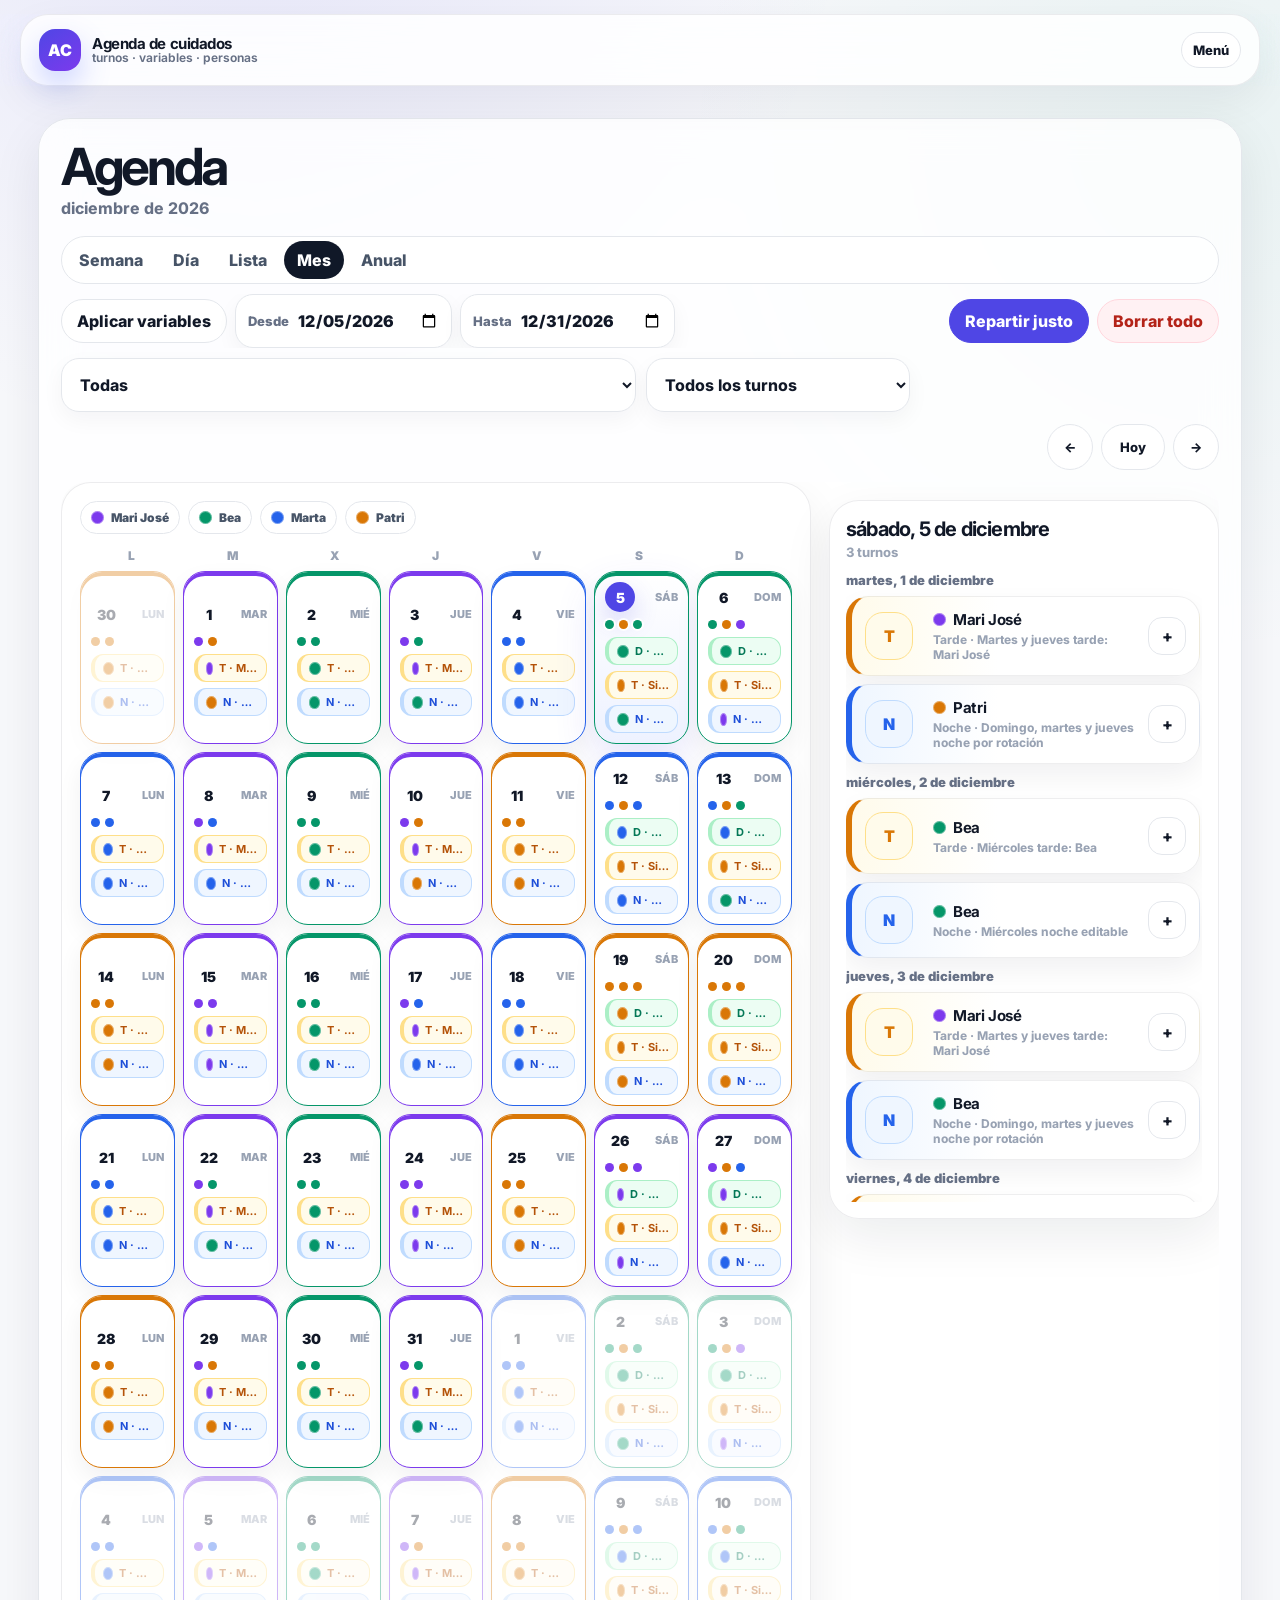
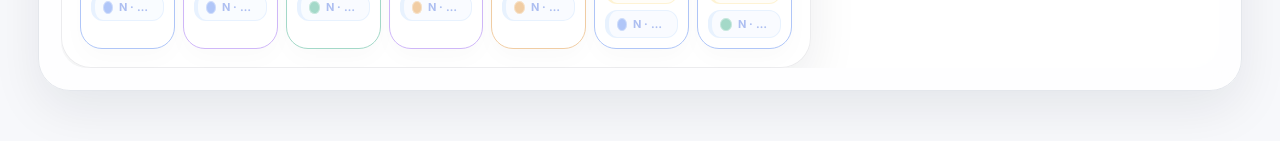
==== index.html @ c82d9124 "kkkk" ====
<!doctype html>
<html lang="es" data-page="agenda">
<head>
  <meta charset="utf-8">
  <meta name="viewport" content="width=device-width,initial-scale=1,viewport-fit=cover">
  <title>Agenda de cuidados</title>
  <meta name="description" content="Agenda de cuidados con turnos por tardes, noches, variables y personas.">
  <meta name="theme-color" content="#3657ff">
  <meta name="apple-mobile-web-app-capable" content="yes">
  <meta name="apple-mobile-web-app-status-bar-style" content="default">
  <meta name="format-detection" content="telephone=no">
  <link rel="manifest" href="manifest.webmanifest">
  <link rel="preconnect" href="https://fonts.googleapis.com">
  <link rel="preconnect" href="https://fonts.gstatic.com" crossorigin>
  <link href="https://fonts.googleapis.com/css2?family=Inter:wght@400;550;650;700;800;900&display=swap" rel="stylesheet">
  <style>

:root{
  --bg:#f5f7fb;
  --panel:rgba(255,255,255,.82);
  --panel-strong:#ffffff;
  --ink:#101828;
  --muted:#667085;
  --line:rgba(16,24,40,.12);
  --soft:#eef2f7;
  --primary:#3657ff;
  --primary-2:#6d5dfc;
  --mint:#12b886;
  --amber:#f59f00;
  --rose:#f43f5e;
  --night:#1f2937;
  --day:#0f766e;
  --afternoon:#c2410c;
  --shadow:0 24px 80px rgba(16,24,40,.10);
  --shadow-sm:0 12px 32px rgba(16,24,40,.08);
  --radius:26px;
  --radius-sm:18px;
  --max:1280px;
  font-family:Inter, ui-sans-serif, system-ui, -apple-system, BlinkMacSystemFont, "SF Pro Text", "Segoe UI", Roboto, Helvetica, Arial, sans-serif;
  color-scheme:light;
}
*{box-sizing:border-box}
html{scroll-behavior:smooth}
body{
  margin:0;
  color:var(--ink);
  background:
    radial-gradient(circle at 10% -5%, rgba(54,87,255,.16), transparent 34rem),
    radial-gradient(circle at 105% 0%, rgba(18,184,134,.14), transparent 30rem),
    linear-gradient(180deg,#fbfcff 0%,var(--bg) 42%,#eef2f7 100%);
  min-height:100vh;
  -webkit-font-smoothing:antialiased;
  text-rendering:optimizeLegibility;
}
button,input,select,textarea{font:inherit}
button,a{touch-action:manipulation}
a{color:inherit;text-decoration:none}
.app-shell{min-height:100vh}
.topbar{
  position:sticky;
  top:0;
  z-index:50;
  background:rgba(245,247,251,.72);
  backdrop-filter:blur(18px) saturate(145%);
  -webkit-backdrop-filter:blur(18px) saturate(145%);
  border-bottom:1px solid var(--line);
}
.nav{
  max-width:var(--max);
  margin:auto;
  padding:14px 18px;
  display:flex;
  align-items:center;
  justify-content:space-between;
  gap:14px;
}
.brand{
  display:flex;
  align-items:center;
  gap:11px;
  min-width:0;
}
.brand-mark{
  width:42px;height:42px;border-radius:16px;
  display:grid;place-items:center;
  color:#fff;font-weight:900;
  background:linear-gradient(145deg,var(--primary),var(--primary-2));
  box-shadow:0 14px 30px rgba(54,87,255,.25);
}
.brand-text{display:grid;line-height:1.05}
.brand-text strong{font-size:15px;letter-spacing:-.03em}
.brand-text span{font-size:12px;color:var(--muted);font-weight:650}
.nav-links{
  display:flex;
  align-items:center;
  gap:8px;
  padding:5px;
  border:1px solid var(--line);
  border-radius:999px;
  background:rgba(255,255,255,.58);
}
.nav-links a{
  padding:10px 14px;
  border-radius:999px;
  color:#344054;
  font-size:14px;
  font-weight:750;
}
.nav-links a.active{
  background:#101828;
  color:white;
  box-shadow:0 10px 22px rgba(16,24,40,.15);
}
.nav-actions{display:flex;gap:9px;align-items:center}
.btn{
  border:1px solid var(--line);
  background:rgba(255,255,255,.72);
  color:var(--ink);
  border-radius:999px;
  padding:11px 15px;
  min-height:44px;
  font-weight:800;
  display:inline-flex;
  align-items:center;
  justify-content:center;
  gap:8px;
  cursor:pointer;
  transition:.18s transform,.18s box-shadow,.18s background,.18s border-color;
  white-space:nowrap;
}
.btn:hover{transform:translateY(-1px);box-shadow:var(--shadow-sm)}
.btn.primary{background:linear-gradient(145deg,var(--primary),var(--primary-2));color:#fff;border-color:transparent}
.btn.dark{background:#101828;color:#fff;border-color:#101828}
.btn.danger{background:#fff1f3;color:#b42318;border-color:#ffd6dd}
.btn.ghost{background:transparent}
.btn.small{min-height:36px;padding:8px 11px;font-size:13px}
.menu-btn{display:none}
.container{
  max-width:var(--max);
  margin:auto;
  padding:28px 18px 90px;
}
.hero{
  display:grid;
  grid-template-columns:1.05fr .95fr;
  gap:20px;
  align-items:stretch;
  margin-bottom:20px;
}
.hero-card,.panel,.calendar-panel{
  background:var(--panel);
  border:1px solid var(--line);
  border-radius:var(--radius);
  box-shadow:var(--shadow);
  backdrop-filter:blur(18px) saturate(135%);
  -webkit-backdrop-filter:blur(18px) saturate(135%);
}
.hero-card{padding:30px;overflow:hidden;position:relative}
.hero-card:before{
  content:"";position:absolute;right:-90px;top:-110px;width:280px;height:280px;border-radius:50%;
  background:radial-gradient(circle,rgba(54,87,255,.18),transparent 70%);
}
.kicker{
  display:inline-flex;align-items:center;gap:8px;
  padding:8px 11px;border-radius:999px;
  background:rgba(54,87,255,.10);color:#283ca8;border:1px solid rgba(54,87,255,.16);
  font-size:12px;font-weight:900;letter-spacing:.08em;text-transform:uppercase;
  margin-bottom:16px;
}
.kicker:before{content:"";width:8px;height:8px;border-radius:50%;background:var(--mint);box-shadow:0 0 0 5px rgba(18,184,134,.14)}
h1,h2,h3,p{margin-top:0}
h1{
  font-size:clamp(34px,5.3vw,68px);
  line-height:.95;
  letter-spacing:-.065em;
  margin-bottom:16px;
  max-width:720px;
}
h2{font-size:clamp(26px,3vw,40px);line-height:1.02;letter-spacing:-.055em;margin-bottom:10px}
h3{font-size:18px;letter-spacing:-.035em;margin-bottom:8px}
.lead{color:#475467;font-size:18px;line-height:1.55;max-width:720px;margin-bottom:22px}
.hero-actions{display:flex;flex-wrap:wrap;gap:10px}
.kpis{display:grid;grid-template-columns:repeat(4,1fr);gap:12px}
.kpi{
  background:rgba(255,255,255,.78);
  border:1px solid var(--line);
  border-radius:22px;
  padding:18px;
  box-shadow:var(--shadow-sm);
}
.kpi span{display:block;color:var(--muted);font-size:13px;font-weight:750;margin-bottom:8px}
.kpi strong{font-size:28px;letter-spacing:-.045em}
.kpi small{display:block;color:var(--muted);font-weight:650;margin-top:6px}
.panel{padding:22px;margin-bottom:18px}
.panel-head{display:flex;align-items:flex-end;justify-content:space-between;gap:14px;margin-bottom:16px}
.panel-head p{color:var(--muted);margin:0;line-height:1.45}
.toolbar{display:flex;gap:8px;align-items:center;flex-wrap:wrap}
.segment{
  display:flex;gap:4px;padding:4px;
  background:rgba(255,255,255,.72);
  border:1px solid var(--line);
  border-radius:999px;
}
.segment button{
  border:0;background:transparent;border-radius:999px;
  padding:9px 13px;font-weight:800;color:#475467;cursor:pointer;
}
.segment button.active{background:#101828;color:white}
.date-control{
  display:flex;
  gap:8px;
  align-items:center;
}
.date-control strong{
  min-width:220px;
  text-align:center;
  font-size:16px;
}
.calendar-panel{padding:18px;overflow:hidden}
.week-grid{
  display:grid;
  grid-template-columns:repeat(7,minmax(150px,1fr));
  gap:12px;
  overflow-x:auto;
  padding-bottom:2px;
}
.day-col{
  min-height:520px;
  background:rgba(255,255,255,.68);
  border:1px solid var(--line);
  border-radius:24px;
  padding:12px;
}
.day-head{
  display:flex;
  justify-content:space-between;
  align-items:center;
  margin-bottom:10px;
}
.day-head b{font-size:14px;text-transform:capitalize}
.day-head span{font-size:12px;color:var(--muted);font-weight:800}
.shift-card{
  display:grid;
  gap:8px;
  padding:12px;
  border-radius:18px;
  background:#fff;
  border:1px solid var(--line);
  box-shadow:0 8px 20px rgba(16,24,40,.06);
  margin-bottom:9px;
}
.shift-card.noche{background:linear-gradient(145deg,#101828,#1f2937);color:white;border-color:rgba(255,255,255,.10)}
.shift-card.tarde{background:linear-gradient(145deg,#fff7ed,#fff);border-color:rgba(194,65,12,.22)}
.shift-card.dia{background:linear-gradient(145deg,#ecfdf3,#fff);border-color:rgba(15,118,110,.20)}
.shift-top{display:flex;justify-content:space-between;gap:8px;align-items:center}
.shift-label{font-size:12px;font-weight:900;letter-spacing:.09em;text-transform:uppercase}
.shift-card.noche .shift-label{color:#d0d5dd}
.person-pill{
  display:inline-flex;align-items:center;gap:8px;
  font-weight:900;font-size:14px;
}
.avatar-dot{width:13px;height:13px;border-radius:50%;box-shadow:0 0 0 4px rgba(255,255,255,.55)}
.shift-note{font-size:12px;color:var(--muted);line-height:1.35}
.shift-card.noche .shift-note{color:#d0d5dd}
.conflict{
  color:#b42318;background:#fff1f3;border:1px solid #ffd6dd;border-radius:12px;padding:7px 8px;font-size:12px;font-weight:800;
}
.list-table{width:100%;border-collapse:separate;border-spacing:0 8px}
.list-table th{text-align:left;color:var(--muted);font-size:12px;padding:0 12px}
.list-table td{background:#fff;padding:13px 12px;border-top:1px solid var(--line);border-bottom:1px solid var(--line)}
.list-table td:first-child{border-left:1px solid var(--line);border-radius:16px 0 0 16px}
.list-table td:last-child{border-right:1px solid var(--line);border-radius:0 16px 16px 0}
.year-grid{display:grid;grid-template-columns:repeat(4,1fr);gap:12px}
.month-card{background:#fff;border:1px solid var(--line);border-radius:20px;padding:14px}
.mini-days{display:grid;grid-template-columns:repeat(7,1fr);gap:4px}
.mini-day{height:20px;border-radius:7px;background:#eef2f7}
.mini-day.covered{background:linear-gradient(145deg,var(--primary),var(--mint))}
.day-view{display:grid;grid-template-columns:.85fr 1.15fr;gap:14px}
.big-date{
  background:linear-gradient(145deg,#101828,#263143);
  color:white;border-radius:24px;padding:24px;min-height:260px;
  display:flex;flex-direction:column;justify-content:space-between;
}
.big-date strong{font-size:64px;letter-spacing:-.06em}
.big-date span{text-transform:capitalize;color:#d0d5dd;font-weight:800}
.stack{display:grid;gap:10px}
.cards-grid{display:grid;grid-template-columns:repeat(3,1fr);gap:14px}
.card{
  background:#fff;border:1px solid var(--line);border-radius:24px;padding:18px;box-shadow:var(--shadow-sm);
}
.form-grid{display:grid;grid-template-columns:repeat(2,1fr);gap:12px}
label{display:grid;gap:7px;font-size:13px;font-weight:850;color:#344054}
input,select,textarea{
  width:100%;border:1px solid var(--line);background:#fff;border-radius:16px;padding:13px 14px;outline:none;color:var(--ink);
}
textarea{min-height:96px;resize:vertical}
input:focus,select:focus,textarea:focus{border-color:var(--primary);box-shadow:0 0 0 4px rgba(54,87,255,.12)}
.full{grid-column:1/-1}
.person-card{display:flex;align-items:center;justify-content:space-between;gap:14px}
.person-info{display:flex;align-items:center;gap:12px}
.person-avatar{width:44px;height:44px;border-radius:16px;display:grid;place-items:center;color:white;font-weight:950}
.badge{
  display:inline-flex;align-items:center;border-radius:999px;
  padding:6px 9px;font-size:12px;font-weight:850;
  background:#eef2ff;color:#283ca8;border:1px solid rgba(54,87,255,.16);
}
.badge.blocked{background:#fff1f3;color:#b42318;border-color:#ffd6dd}
.var-row{display:grid;grid-template-columns:1.2fr .9fr .9fr auto;gap:10px;align-items:end}
.notice{padding:13px 14px;border-radius:18px;background:#eef2ff;color:#283ca8;border:1px solid rgba(54,87,255,.16);font-weight:750}
.bottom-nav{
  display:none;
  position:fixed;left:12px;right:12px;bottom:12px;z-index:60;
  background:rgba(255,255,255,.82);backdrop-filter:blur(18px);
  border:1px solid var(--line);border-radius:999px;padding:6px;box-shadow:var(--shadow);
}
.bottom-nav a{flex:1;text-align:center;border-radius:999px;padding:10px 8px;font-size:12px;font-weight:850;color:#475467}
.bottom-nav a.active{background:#101828;color:#fff}
.toast{
  position:fixed;left:50%;bottom:82px;transform:translateX(-50%);
  background:#101828;color:#fff;border-radius:999px;padding:12px 16px;
  box-shadow:0 20px 60px rgba(16,24,40,.25);z-index:100;
  font-weight:850;max-width:calc(100vw - 32px);text-align:center;
}
@media(max-width:1050px){
  .hero{grid-template-columns:1fr}
  .kpis{grid-template-columns:repeat(2,1fr)}
  .cards-grid{grid-template-columns:repeat(2,1fr)}
  .year-grid{grid-template-columns:repeat(2,1fr)}
  .day-view{grid-template-columns:1fr}
}
@media(max-width:760px){
  .container{padding:18px 14px 96px}
  .nav-links{display:none}
  .nav-actions .btn:not(.menu-btn){display:none}
  .menu-btn{display:inline-flex}
  .nav-links.open{
    display:grid;position:absolute;left:14px;right:14px;top:72px;border-radius:24px;padding:10px;background:rgba(255,255,255,.96);box-shadow:var(--shadow);
  }
  .nav-links.open a{padding:13px 15px}
  .bottom-nav{display:flex}
  .hero-card,.panel,.calendar-panel{border-radius:22px}
  .hero-card{padding:22px}
  .panel-head{display:grid}
  .toolbar,.date-control{width:100%}
  .date-control strong{min-width:0;flex:1}
  .week-grid{grid-template-columns:repeat(7,82vw)}
  .form-grid,.cards-grid,.var-row{grid-template-columns:1fr}
  .kpis{grid-template-columns:1fr 1fr}
  .list-table{font-size:13px}
  .year-grid{grid-template-columns:1fr}
}



/* HARDENING RESPONSIVE / GITHUB PAGES / MOBILE */
html,body{
  width:100%;
  max-width:100%;
  overflow-x:hidden;
}
body{
  min-height:100dvh;
}
.app-shell{
  min-height:100dvh;
}
img,svg,canvas,video{
  max-width:100%;
  height:auto;
}
.container{
  padding-left:max(18px, env(safe-area-inset-left));
  padding-right:max(18px, env(safe-area-inset-right));
}
.topbar{
  padding-top:env(safe-area-inset-top);
}
.bottom-nav{
  bottom:max(12px, env(safe-area-inset-bottom));
}
.toast{
  bottom:calc(86px + env(safe-area-inset-bottom));
}
.week-grid{
  -webkit-overflow-scrolling:touch;
  overscroll-behavior-x:contain;
  scrollbar-width:thin;
}
.week-grid::-webkit-scrollbar{height:8px}
.week-grid::-webkit-scrollbar-thumb{background:rgba(16,24,40,.18);border-radius:999px}
.btn,.segment button,.bottom-nav a,.nav-links a{
  -webkit-tap-highlight-color:transparent;
}
input,select,textarea{
  font-size:16px;
}
@media(max-width:480px){
  .container{
    padding-left:max(14px, env(safe-area-inset-left));
    padding-right:max(14px, env(safe-area-inset-right));
  }
  .brand-mark{width:38px;height:38px;border-radius:14px}
  .brand-text strong{font-size:14px}
  .brand-text span{display:none}
  h1{font-size:34px}
  h2{font-size:25px}
  .lead{font-size:16px}
  .hero-card,.panel{padding:18px}
  .kpis{grid-template-columns:1fr}
  .kpi strong{font-size:26px}
  .week-grid{grid-template-columns:repeat(7,calc(100vw - 36px))}
  .day-col{min-height:auto}
  .shift-card{padding:11px}
  .toolbar{gap:7px}
  .btn{padding:10px 13px}
  .date-control{display:grid;grid-template-columns:auto 1fr auto;gap:7px}
  .date-control #todayBtn{grid-column:1 / -1}
  .list-table{
    display:block;
    overflow-x:auto;
    -webkit-overflow-scrolling:touch;
    white-space:nowrap;
  }
}
@media(max-width:360px){
  .nav{padding-left:10px;padding-right:10px}
  .container{padding-left:10px;padding-right:10px}
  h1{font-size:30px}
  .hero-actions .btn,.toolbar .btn{width:100%}
  .week-grid{grid-template-columns:repeat(7,calc(100vw - 24px))}
}
@media(min-width:761px){
  .nav-links{display:flex!important}
}
@media(prefers-reduced-motion:reduce){
  *,*::before,*::after{
    animation-duration:.01ms!important;
    animation-iteration-count:1!important;
    scroll-behavior:auto!important;
    transition-duration:.01ms!important;
  }
}
@media(print){
  .topbar,.bottom-nav,.hero-actions,.toolbar,.btn{display:none!important}
  body{background:#fff;color:#000}
  .panel,.hero-card,.calendar-panel,.card,.kpi{box-shadow:none;border-color:#bbb;background:#fff}
  .container{padding:0}
}



/* FIX MENU SERIO + REPARTO EQUITATIVO */
.nav-links{
  overflow-x:auto;
  -webkit-overflow-scrolling:touch;
  scrollbar-width:none;
  max-width:min(620px,52vw);
}
.nav-links::-webkit-scrollbar{display:none}
.menu-btn{display:none!important}
.approval-panel{
  background:linear-gradient(145deg,rgba(255,255,255,.90),rgba(238,242,255,.82));
  border:1px solid rgba(54,87,255,.16);
}
.approval-summary{
  display:grid;
  grid-template-columns:repeat(4,1fr);
  gap:10px;
  margin:12px 0 16px;
}
.approval-person{
  background:#fff;
  border:1px solid var(--line);
  border-radius:18px;
  padding:12px;
  display:grid;
  gap:8px;
}
.approval-person b{letter-spacing:-.03em}
.approval-person small{color:var(--muted);font-weight:750}
.approval-actions{display:flex;gap:7px;flex-wrap:wrap}
.approval-list{
  max-height:360px;
  overflow:auto;
  -webkit-overflow-scrolling:touch;
  display:grid;
  gap:8px;
  padding-right:3px;
}
.approval-row{
  display:grid;
  grid-template-columns:110px 80px 1fr 1.2fr;
  gap:10px;
  align-items:center;
  background:#fff;
  border:1px solid var(--line);
  border-radius:16px;
  padding:11px 12px;
}
.approval-row span{font-size:13px;color:var(--muted);font-weight:760}
.approval-status-ok{background:#ecfdf3;color:#027a48;border-color:#abefc6}
.approval-status-wait{background:#fff7ed;color:#b54708;border-color:#fedf89}
.approval-status-no{background:#fff1f3;color:#b42318;border-color:#ffd6dd}
@media(max-width:900px){
  .nav{
    align-items:flex-start;
    flex-wrap:wrap;
  }
  .nav-links{
    display:flex!important;
    order:3;
    width:100%;
    max-width:100%;
    border-radius:22px;
    justify-content:flex-start;
    padding:6px;
  }
  .nav-links a{
    flex:0 0 auto;
  }
  .approval-summary{grid-template-columns:repeat(2,1fr)}
  .approval-row{grid-template-columns:1fr;gap:5px}
}
@media(max-width:480px){
  .approval-summary{grid-template-columns:1fr}
  .approval-actions .btn{flex:1}
}



/* FIX HOME: SOLO AGENDA + FILTROS */
.nav-actions #exportCsv,
.nav-actions #exportJson{
  display:none!important;
}
.home-agenda-head{
  display:flex;
  align-items:flex-end;
  justify-content:space-between;
  gap:14px;
  margin-bottom:14px;
}
.home-filters{
  display:flex;
  gap:8px;
  align-items:center;
  flex-wrap:wrap;
}
.home-filters select,
.home-filters input{
  width:auto;
  min-width:150px;
  min-height:44px;
}
.home-filters .segment{
  flex:0 0 auto;
}
@media(max-width:760px){
  .home-agenda-head{
    display:grid;
  }
  .home-filters,
  .home-filters select,
  .home-filters input,
  .home-filters .segment{
    width:100%;
  }
  .home-filters .segment{
    overflow-x:auto;
    -webkit-overflow-scrolling:touch;
  }
  .home-filters .btn,
  .home-filters select,
  .home-filters input{
    flex:1;
  }
}



/* FIX MES + ACCIONES CALENDARIO */
.home-filters .btn.danger{
  background:#fff1f3;
  color:#b42318;
  border-color:#ffd6dd;
}
.month-grid{
  display:grid;
  grid-template-columns:repeat(7,minmax(128px,1fr));
  gap:10px;
  overflow-x:auto;
  -webkit-overflow-scrolling:touch;
  padding-bottom:2px;
}
.month-day{
  min-height:156px;
  background:rgba(255,255,255,.72);
  border:1px solid var(--line);
  border-radius:20px;
  padding:10px;
}
.month-day.out{
  opacity:.42;
}
.month-day-head{
  display:flex;
  justify-content:space-between;
  gap:8px;
  margin-bottom:8px;
  color:var(--muted);
  font-size:12px;
  font-weight:850;
}
.month-shift{
  display:flex;
  align-items:center;
  justify-content:space-between;
  gap:6px;
  border-radius:12px;
  padding:7px 8px;
  margin-bottom:6px;
  background:#fff;
  border:1px solid var(--line);
  font-size:12px;
  font-weight:800;
}
.month-shift.noche{
  background:#101828;
  color:#fff;
}
.month-shift.tarde{
  background:#fff7ed;
}
.month-shift.dia{
  background:#ecfdf3;
}
@media(max-width:760px){
  .month-grid{
    grid-template-columns:repeat(7,78vw);
  }
}



/* FIX HOME TOOLBAR LIMPIA */
.agenda-home-panel{
  padding:22px;
}
.agenda-top{
  display:grid;
  grid-template-columns:1fr auto;
  gap:16px;
  align-items:center;
  margin-bottom:14px;
}
.agenda-title-block h1{
  font-size:34px;
  line-height:1;
  letter-spacing:-.055em;
  margin:0 0 6px;
}
.agenda-title-block p{
  margin:0;
  color:var(--muted);
  font-size:15px;
  font-weight:750;
}
.agenda-nav-controls{
  display:flex;
  gap:8px;
  align-items:center;
  justify-content:flex-end;
}
.agenda-filterbar{
  display:grid;
  grid-template-columns:auto minmax(180px,230px) minmax(190px,260px) auto;
  gap:10px;
  align-items:center;
  margin-bottom:16px;
}
.agenda-filterbar .segment{
  min-width:0;
  overflow-x:auto;
  -webkit-overflow-scrolling:touch;
  scrollbar-width:none;
}
.agenda-filterbar .segment::-webkit-scrollbar{display:none}
.agenda-filterbar select{
  width:100%;
  min-height:46px;
  border-radius:999px;
  background:rgba(255,255,255,.86);
  font-weight:760;
}
.agenda-actions{
  display:flex;
  gap:8px;
  align-items:center;
  justify-content:flex-end;
  flex-wrap:nowrap;
}
.agenda-actions .btn{
  min-height:46px;
}
.agenda-actions .btn.danger{
  background:#fff1f3;
  color:#b42318;
  border-color:#ffd6dd;
}
#approvalPanel[hidden]{
  display:none!important;
}
@media(max-width:1180px){
  .agenda-filterbar{
    grid-template-columns:1fr 1fr;
  }
  .agenda-filterbar .segment,
  .agenda-actions{
    grid-column:1/-1;
  }
  .agenda-actions{
    justify-content:flex-start;
    flex-wrap:wrap;
  }
}
@media(max-width:760px){
  .agenda-home-panel{
    padding:16px;
  }
  .agenda-top{
    grid-template-columns:1fr;
  }
  .agenda-title-block h1{
    font-size:30px;
  }
  .agenda-nav-controls{
    justify-content:flex-start;
  }
  .agenda-filterbar{
    grid-template-columns:1fr;
  }
  .agenda-filterbar .segment{
    width:100%;
  }
  .agenda-filterbar .segment button{
    flex:0 0 auto;
  }
  .agenda-actions .btn{
    flex:1 1 160px;
  }
}
@media(max-width:420px){
  .agenda-actions{
    display:grid;
    grid-template-columns:1fr;
  }
  .agenda-nav-controls{
    display:grid;
    grid-template-columns:1fr 1fr 1fr;
  }
}



/* FIX HAMBURGUESA ÚNICA + HOME MENSUAL */
.topbar{
  position:relative!important;
  top:auto!important;
}
.nav{
  position:relative;
}
.nav-links{
  display:none!important;
  position:absolute;
  top:62px;
  right:18px;
  left:auto;
  width:min(320px, calc(100vw - 28px));
  max-width:min(320px, calc(100vw - 28px));
  border-radius:24px;
  padding:10px;
  background:rgba(255,255,255,.96);
  border:1px solid var(--line);
  box-shadow:var(--shadow);
  z-index:80;
  overflow:visible;
}
.nav-links.open{
  display:grid!important;
  gap:4px;
}
.nav-links a{
  display:flex;
  width:100%;
  padding:14px 15px;
  border-radius:16px;
}
.menu-btn{
  display:inline-flex!important;
}
.bottom-nav{
  display:none!important;
}
.container{
  padding-bottom:32px!important;
}
.agenda-home-panel{
  min-height:calc(100dvh - 130px);
}
.agenda-filterbar{
  grid-template-columns:auto minmax(150px,190px) minmax(170px,220px) auto;
}
.agenda-actions{
  justify-content:flex-start;
}
.month-grid{
  grid-template-columns:repeat(7,minmax(132px,1fr));
  gap:10px;
  overflow:visible;
}
.month-day{
  min-height:148px;
}
.month-shift{
  cursor:pointer;
}
.approval-summary{
  grid-template-columns:repeat(4,1fr);
}
.approval-person{
  min-height:auto;
}
.approval-single-actions{
  display:flex;
  gap:8px;
  flex-wrap:wrap;
  justify-content:flex-end;
}
@media(min-width:761px){
  .nav-links{
    display:none!important;
  }
  .nav-links.open{
    display:grid!important;
  }
}
@media(max-width:1180px){
  .agenda-filterbar{
    grid-template-columns:1fr 1fr;
  }
  .agenda-filterbar .segment,
  .agenda-actions{
    grid-column:1/-1;
  }
}
@media(max-width:760px){
  .topbar{
    position:relative!important;
  }
  .nav{
    align-items:center;
    flex-wrap:nowrap;
  }
  .nav-links{
    top:60px;
    right:14px;
    left:14px;
    width:auto;
    max-width:none;
  }
  .agenda-home-panel{
    padding:14px;
  }
  .agenda-top{
    grid-template-columns:1fr;
    gap:10px;
  }
  .agenda-title-block h1{
    font-size:28px;
  }
  .agenda-filterbar{
    grid-template-columns:1fr;
    gap:8px;
  }
  .agenda-filterbar .segment{
    width:100%;
    display:flex;
    overflow-x:auto;
    -webkit-overflow-scrolling:touch;
  }
  .agenda-filterbar .segment button{
    white-space:nowrap;
  }
  .agenda-actions{
    display:grid;
    grid-template-columns:1fr;
    width:100%;
  }
  .agenda-actions .btn{
    width:100%;
  }
  .calendar-panel{
    padding:10px;
  }
  .month-grid{
    display:grid;
    grid-template-columns:1fr;
    gap:9px;
    overflow:visible;
  }
  .month-day{
    min-height:auto;
    display:grid;
    gap:6px;
    padding:11px;
  }
  .month-day.out{
    display:none;
  }
  .month-day-head{
    margin-bottom:2px;
    font-size:13px;
  }
  .month-shift{
    margin-bottom:0;
    min-height:40px;
  }
  .approval-single-actions{
    justify-content:stretch;
  }
  .approval-single-actions .btn{
    width:100%;
  }
}



/* FIX REPARTO HASTA FECHA */
.inline-date{
  display:flex;
  align-items:center;
  gap:8px;
  width:auto;
  min-height:46px;
  padding:0 12px;
  border:1px solid var(--line);
  border-radius:999px;
  background:rgba(255,255,255,.86);
  font-size:13px;
  font-weight:850;
  color:var(--muted);
}
.inline-date input{
  min-width:142px;
  width:142px;
  padding:0;
  min-height:auto;
  border:0;
  background:transparent;
  font-weight:850;
  color:var(--ink);
}
.inline-date input:focus{
  box-shadow:none;
}
@media(max-width:760px){
  .inline-date{
    width:100%;
    justify-content:space-between;
    min-height:46px;
  }
  .inline-date input{
    width:auto;
    flex:1;
    text-align:right;
  }
}



/* FIX INICIO/FIN REPARTO + COLORES PERSONAS */
.inline-date-group{
  display:flex;
  gap:8px;
  align-items:center;
  flex-wrap:wrap;
}
.inline-date{
  display:flex;
  align-items:center;
  gap:8px;
  width:auto;
  min-height:46px;
  padding:0 12px;
  border:1px solid var(--line);
  border-radius:999px;
  background:rgba(255,255,255,.86);
  font-size:13px;
  font-weight:850;
  color:var(--muted);
}
.inline-date input{
  min-width:142px;
  width:142px;
  padding:0;
  min-height:auto;
  border:0;
  background:transparent;
  font-weight:850;
  color:var(--ink);
}
.inline-date input:focus{
  box-shadow:none;
}
.person-color-row{
  display:flex;
  align-items:center;
  gap:10px;
  flex-wrap:wrap;
}
.person-color-row input[type="color"],
.person-card input[type="color"]{
  width:52px;
  height:42px;
  padding:3px;
  border-radius:14px;
  cursor:pointer;
  background:#fff;
}
.month-shift .person-mini{
  display:flex;
  align-items:center;
  gap:6px;
  min-width:0;
}
.month-shift .person-mini b{
  overflow:hidden;
  text-overflow:ellipsis;
  white-space:nowrap;
}
@media(max-width:760px){
  .inline-date-group{
    width:100%;
    display:grid;
    grid-template-columns:1fr;
  }
  .inline-date{
    width:100%;
    justify-content:space-between;
  }
  .inline-date input{
    flex:1;
    width:auto;
    text-align:right;
  }
}



/* UI CALENDARIO SERIO · MOBILE FIRST */
:root{
  --soft-shadow:0 18px 50px rgba(16,24,40,.08);
  --chip-shadow:0 10px 24px rgba(16,24,40,.08);
}
body{
  background:
    radial-gradient(circle at 18% -5%, rgba(99,102,241,.10), transparent 28%),
    radial-gradient(circle at 92% 8%, rgba(18,184,134,.08), transparent 24%),
    #f7f8fb;
}
.topbar{
  background:transparent!important;
  border:0!important;
  box-shadow:none!important;
}
.nav{
  max-width:1240px;
  margin:14px auto 4px;
  border:1px solid rgba(16,24,40,.08);
  background:rgba(255,255,255,.86);
  backdrop-filter:blur(22px);
  border-radius:28px;
  box-shadow:0 14px 40px rgba(16,24,40,.06);
}
.container{
  max-width:1240px;
}
.agenda-home-panel{
  padding:22px!important;
  border-radius:32px!important;
  background:rgba(255,255,255,.82)!important;
  box-shadow:var(--soft-shadow)!important;
}
.agenda-top{
  display:grid!important;
  grid-template-columns:1fr auto!important;
  gap:18px!important;
  align-items:center!important;
  margin-bottom:18px!important;
}
.agenda-title-block h1{
  font-size:clamp(32px,4vw,54px)!important;
  letter-spacing:-.065em!important;
}
.agenda-title-block p{
  font-size:16px!important;
}
.agenda-nav-controls .btn{
  width:46px;
  height:46px;
  display:inline-flex;
  justify-content:center;
  align-items:center;
  padding:0;
  border-radius:999px;
}
.agenda-nav-controls #todayBtn{
  width:auto;
  padding:0 18px;
}
.agenda-filterbar{
  display:grid!important;
  grid-template-columns:1.35fr .62fr .68fr auto!important;
  gap:10px!important;
  align-items:center!important;
  margin-bottom:18px!important;
}
.agenda-filterbar .segment{
  height:54px;
  padding:5px;
  border-radius:999px;
  background:#f3f5f8;
  border:1px solid rgba(16,24,40,.06);
  box-shadow:inset 0 1px 0 rgba(255,255,255,.75);
}
.agenda-filterbar .segment button{
  border-radius:999px;
  min-height:44px;
  padding:0 18px;
  font-weight:900;
}
.agenda-filterbar .segment button.active{
  background:#111827;
  color:#fff;
  box-shadow:0 10px 24px rgba(17,24,39,.16);
}
.agenda-filterbar select,
.inline-date{
  min-height:54px!important;
  border-radius:18px!important;
  background:#fff!important;
  border:1px solid rgba(16,24,40,.08)!important;
  box-shadow:0 8px 22px rgba(16,24,40,.045);
}
.agenda-actions{
  display:flex!important;
  align-items:center!important;
  gap:8px!important;
  flex-wrap:wrap!important;
}
.agenda-actions .btn{
  min-height:54px!important;
  border-radius:18px!important;
  box-shadow:var(--chip-shadow);
}
.inline-date-group{
  display:flex!important;
  gap:8px!important;
  align-items:center!important;
}
.calendar-panel{
  padding:0!important;
  background:transparent!important;
  border:0!important;
  box-shadow:none!important;
}
.month-layout{
  display:grid;
  grid-template-columns:minmax(0,1fr) 390px;
  gap:18px;
  align-items:start;
}
.month-board,
.month-feed{
  border:1px solid rgba(16,24,40,.08);
  background:rgba(255,255,255,.92);
  border-radius:30px;
  box-shadow:var(--soft-shadow);
}
.month-board{
  padding:18px;
}
.month-weekdays{
  display:grid;
  grid-template-columns:repeat(7,1fr);
  gap:6px;
  padding:0 4px 8px;
}
.month-weekdays span{
  text-align:center;
  color:#98a2b3;
  font-size:12px;
  font-weight:900;
  text-transform:uppercase;
  letter-spacing:.05em;
}
.month-grid{
  display:grid!important;
  grid-template-columns:repeat(7,minmax(0,1fr))!important;
  gap:8px!important;
  overflow:visible!important;
  padding:0!important;
}
.month-day{
  min-height:108px!important;
  border-radius:22px!important;
  padding:10px!important;
  background:#fff!important;
  border:1px solid rgba(16,24,40,.07)!important;
  box-shadow:0 8px 20px rgba(16,24,40,.035);
  cursor:pointer;
  transition:transform .16s ease, box-shadow .16s ease, border-color .16s ease;
}
.month-day:hover{
  transform:translateY(-2px);
  box-shadow:0 16px 34px rgba(16,24,40,.08);
}
.month-day.out{
  opacity:.36;
}
.month-day.today,
.month-day.selected{
  border-color:rgba(54,87,255,.42)!important;
  box-shadow:0 18px 40px rgba(54,87,255,.12)!important;
}
.month-day-head{
  display:flex;
  align-items:center;
  justify-content:space-between;
  margin-bottom:8px!important;
}
.month-day-num{
  width:30px;
  height:30px;
  display:inline-flex;
  align-items:center;
  justify-content:center;
  border-radius:999px;
  font-size:14px;
  font-weight:950;
  color:#111827;
}
.month-day.today .month-day-num,
.month-day.selected .month-day-num{
  background:#111827;
  color:#fff;
}
.month-day-week{
  color:#98a2b3;
  font-size:11px;
  font-weight:850;
  text-transform:uppercase;
}
.month-dots{
  display:flex;
  gap:5px;
  flex-wrap:wrap;
  margin-bottom:8px;
}
.month-dot{
  width:8px;
  height:8px;
  border-radius:999px;
  background:#d0d5dd;
}
.month-shifts-mini{
  display:grid;
  gap:6px;
}
.month-mini-shift{
  display:flex;
  align-items:center;
  gap:6px;
  min-width:0;
  border-radius:12px;
  padding:6px 8px;
  background:#f8fafc;
  border:1px solid rgba(16,24,40,.05);
  font-size:11px;
  font-weight:850;
  color:#475467;
}
.month-mini-shift b{
  min-width:0;
  overflow:hidden;
  text-overflow:ellipsis;
  white-space:nowrap;
}
.month-mini-shift.noche{
  background:#111827;
  color:#fff;
}
.month-mini-shift.tarde{
  background:#fff7ed;
  color:#9a3412;
}
.month-mini-shift.dia{
  background:#ecfdf3;
  color:#027a48;
}
.month-feed{
  padding:16px;
  position:sticky;
  top:18px;
}
.month-feed-head{
  display:flex;
  justify-content:space-between;
  align-items:flex-end;
  gap:10px;
  margin-bottom:12px;
}
.month-feed-head h3{
  margin:0;
  font-size:20px;
  letter-spacing:-.04em;
}
.month-feed-head p{
  margin:3px 0 0;
  color:#98a2b3;
  font-size:13px;
  font-weight:750;
}
.month-feed-list{
  display:grid;
  gap:10px;
  max-height:70vh;
  overflow:auto;
  -webkit-overflow-scrolling:touch;
  padding-right:2px;
}
.feed-day{
  display:grid;
  gap:8px;
}
.feed-date{
  display:flex;
  align-items:center;
  justify-content:space-between;
  color:#667085;
  font-size:13px;
  font-weight:900;
}
.feed-card{
  border-radius:22px;
  background:#fff;
  border:1px solid rgba(16,24,40,.07);
  box-shadow:0 12px 28px rgba(16,24,40,.06);
  overflow:hidden;
}
.feed-card-line{
  height:5px;
  background:#d0d5dd;
}
.feed-card-body{
  display:grid;
  grid-template-columns:56px 1fr auto;
  gap:12px;
  align-items:center;
  padding:13px;
}
.feed-shift{
  width:48px;
  height:48px;
  border-radius:18px;
  display:grid;
  place-items:center;
  font-weight:950;
  background:#f2f4f7;
  color:#475467;
}
.feed-person{
  min-width:0;
}
.feed-person strong{
  display:block;
  font-size:15px;
  letter-spacing:-.025em;
  overflow:hidden;
  text-overflow:ellipsis;
  white-space:nowrap;
}
.feed-person span{
  display:block;
  margin-top:3px;
  font-size:12px;
  color:#98a2b3;
  font-weight:750;
}
.feed-edit{
  width:38px!important;
  height:38px!important;
  min-height:38px!important;
  padding:0!important;
  border-radius:14px!important;
}
@media(max-width:1180px){
  .agenda-filterbar{
    grid-template-columns:1fr 1fr!important;
  }
  .agenda-filterbar .segment,
  .agenda-actions{
    grid-column:1/-1;
  }
  .month-layout{
    grid-template-columns:1fr;
  }
  .month-feed{
    position:relative;
    top:auto;
  }
}
@media(max-width:760px){
  body{
    background:#f7f8fb;
  }
  .topbar{
    padding:10px 12px 0!important;
  }
  .nav{
    margin:0 auto;
    border-radius:24px;
  }
  .container{
    padding-left:12px!important;
    padding-right:12px!important;
  }
  .agenda-home-panel{
    padding:14px!important;
    border-radius:28px!important;
  }
  .agenda-top{
    grid-template-columns:1fr!important;
    gap:10px!important;
    margin-bottom:14px!important;
  }
  .agenda-title-block h1{
    font-size:32px!important;
  }
  .agenda-nav-controls{
    justify-content:space-between!important;
    background:#fff;
    border:1px solid rgba(16,24,40,.07);
    border-radius:22px;
    padding:6px;
    box-shadow:0 10px 24px rgba(16,24,40,.045);
  }
  .agenda-filterbar{
    grid-template-columns:1fr!important;
    gap:9px!important;
  }
  .agenda-filterbar .segment{
    display:flex!important;
    overflow-x:auto!important;
    height:52px;
  }
  .agenda-filterbar .segment button{
    flex:0 0 auto!important;
    min-height:42px;
    padding:0 16px;
  }
  .agenda-filterbar select,
  .inline-date{
    min-height:50px!important;
  }
  .inline-date-group{
    display:grid!important;
    grid-template-columns:1fr!important;
    width:100%!important;
  }
  .agenda-actions{
    display:grid!important;
    grid-template-columns:1fr!important;
  }
  .agenda-actions .btn{
    width:100%;
  }
  .month-board{
    padding:14px;
    border-radius:28px;
  }
  .month-weekdays{
    gap:2px;
  }
  .month-weekdays span{
    font-size:11px;
  }
  .month-grid{
    gap:4px!important;
  }
  .month-day{
    min-height:54px!important;
    border-radius:16px!important;
    padding:6px 4px!important;
    box-shadow:none!important;
  }
  .month-day.out{
    visibility:hidden;
    opacity:0;
  }
  .month-day-head{
    justify-content:center!important;
    margin-bottom:4px!important;
  }
  .month-day-num{
    width:28px;
    height:28px;
    font-size:13px;
  }
  .month-day-week{
    display:none;
  }
  .month-shifts-mini{
    display:none;
  }
  .month-dots{
    justify-content:center;
    gap:3px;
    margin:0;
  }
  .month-dot{
    width:5px;
    height:5px;
  }
  .month-feed{
    padding:0;
    background:transparent;
    border:0;
    box-shadow:none;
  }
  .month-feed-list{
    max-height:none;
    overflow:visible;
  }
  .feed-card{
    border-radius:24px;
  }
  .feed-card-body{
    grid-template-columns:50px 1fr auto;
    padding:12px;
  }
  .feed-shift{
    width:44px;
    height:44px;
    border-radius:16px;
  }
}



/* FIX MOBILE ORDEN CORRECTO · CALENDARIO PRIMERO */
.agenda-home-panel{
  display:flex!important;
  flex-direction:column!important;
}
.agenda-top{
  order:1;
}
.agenda-tools{
  order:2;
  border:0;
  padding:0;
  margin:0 0 18px;
}
.agenda-tools summary{
  display:none;
}
.agenda-tools .agenda-filterbar{
  margin-bottom:0!important;
}
.calendar-panel{
  order:3;
}
@media(max-width:760px){
  .agenda-home-panel{
    gap:12px!important;
  }
  .agenda-top{
    order:1;
    margin-bottom:2px!important;
  }
  .calendar-panel{
    order:2;
  }
  .agenda-tools{
    order:3;
    margin:0!important;
    border:1px solid rgba(16,24,40,.08);
    background:#fff;
    border-radius:24px;
    box-shadow:0 12px 30px rgba(16,24,40,.055);
    overflow:hidden;
  }
  .agenda-tools summary{
    display:flex!important;
    align-items:center;
    justify-content:space-between;
    min-height:56px;
    padding:0 18px;
    cursor:pointer;
    list-style:none;
    font-weight:950;
    color:#111827;
    letter-spacing:-.025em;
  }
  .agenda-tools summary::-webkit-details-marker{
    display:none;
  }
  .agenda-tools summary::after{
    content:"+";
    width:32px;
    height:32px;
    display:grid;
    place-items:center;
    border-radius:999px;
    background:#f2f4f7;
    color:#111827;
    font-size:22px;
    line-height:1;
  }
  .agenda-tools[open] summary::after{
    content:"–";
  }
  .agenda-tools .agenda-filterbar{
    padding:0 12px 12px;
    margin:0!important;
  }
  .agenda-title-block h1{
    font-size:30px!important;
    margin-bottom:2px!important;
  }
  .agenda-title-block p{
    font-size:15px!important;
  }
  .agenda-nav-controls{
    min-height:54px;
    padding:5px!important;
  }
  .agenda-nav-controls .btn{
    height:42px!important;
    width:42px!important;
    min-height:42px!important;
  }
  .agenda-nav-controls #todayBtn{
    width:auto!important;
    min-width:96px!important;
    padding:0 16px!important;
  }
  .agenda-filterbar .segment{
    height:48px!important;
    padding:4px!important;
  }
  .agenda-filterbar .segment button{
    min-height:40px!important;
    font-size:14px!important;
    padding:0 13px!important;
  }
  .agenda-filterbar select,
  .inline-date{
    min-height:46px!important;
    border-radius:16px!important;
    font-size:14px!important;
  }
  .inline-date{
    padding:0 12px!important;
  }
  .inline-date input{
    min-width:0!important;
    font-size:14px!important;
  }
  .agenda-actions .btn{
    min-height:46px!important;
    border-radius:16px!important;
    font-size:14px!important;
  }
  .month-layout{
    gap:12px!important;
  }
  .month-board{
    padding:12px!important;
    border-radius:24px!important;
  }
  .month-feed{
    margin-top:0!important;
  }
  .month-feed-head h3{
    font-size:18px!important;
  }
}
@media(max-width:390px){
  .container{
    padding-left:8px!important;
    padding-right:8px!important;
  }
  .agenda-home-panel{
    padding:10px!important;
  }
  .month-board{
    padding:10px!important;
  }
  .month-grid{
    gap:3px!important;
  }
  .month-day{
    min-height:50px!important;
    border-radius:14px!important;
  }
  .month-day-num{
    width:25px!important;
    height:25px!important;
    font-size:12px!important;
  }
}



/* PALETA COHERENTE · LEGIBLE */
:root{
  --primary:#4f46e5;
  --primary-soft:#eef2ff;
  --primary-line:#c7d2fe;
  --ink:#111827;
  --muted:#667085;
  --line:#e4e7ec;
  --day:#059669;
  --day-soft:#ecfdf3;
  --day-line:#abefc6;
  --afternoon:#d97706;
  --afternoon-soft:#fffbeb;
  --afternoon-line:#fedf89;
  --night:#2563eb;
  --night-soft:#eff6ff;
  --night-line:#bfdbfe;
  --danger:#b42318;
  --danger-soft:#fff1f3;
  --danger-line:#ffd6dd;
}
body{
  color:var(--ink);
  background:
    radial-gradient(circle at 20% -8%, rgba(79,70,229,.10), transparent 28%),
    radial-gradient(circle at 94% 8%, rgba(5,150,105,.06), transparent 26%),
    #f7f8fb!important;
}
.brand-mark{
  background:linear-gradient(145deg,var(--primary),#7c3aed)!important;
}
.agenda-filterbar .segment button.active,
.month-day.today .month-day-num,
.month-day.selected .month-day-num{
  background:var(--primary)!important;
  color:#fff!important;
  box-shadow:0 10px 24px rgba(79,70,229,.22)!important;
}
.btn.primary,
.btn.dark,
.agenda-actions .btn.dark{
  background:var(--primary)!important;
  color:#fff!important;
  border-color:var(--primary)!important;
}
.btn.primary:hover,
.btn.dark:hover,
.agenda-actions .btn.dark:hover{
  filter:brightness(.96);
}
.btn.danger,
.agenda-actions .btn.danger{
  background:var(--danger-soft)!important;
  color:var(--danger)!important;
  border-color:var(--danger-line)!important;
}
.btn:not(.dark):not(.primary):not(.danger){
  background:#fff!important;
  color:var(--ink)!important;
  border-color:var(--line)!important;
}
.agenda-filterbar select,
.inline-date,
.agenda-nav-controls,
.agenda-tools{
  border-color:var(--line)!important;
}
.month-day.today,
.month-day.selected{
  border-color:var(--primary-line)!important;
  background:linear-gradient(180deg,#fff,var(--primary-soft))!important;
  box-shadow:0 18px 40px rgba(79,70,229,.12)!important;
}
.month-mini-shift{
  background:#f8fafc!important;
  color:#475467!important;
}
.month-mini-shift.dia{
  background:var(--day-soft)!important;
  color:#047857!important;
  border-color:var(--day-line)!important;
}
.month-mini-shift.tarde{
  background:var(--afternoon-soft)!important;
  color:#b45309!important;
  border-color:var(--afternoon-line)!important;
}
.month-mini-shift.noche{
  background:var(--night-soft)!important;
  color:#1d4ed8!important;
  border-color:var(--night-line)!important;
}
.feed-shift.dia{
  background:var(--day-soft)!important;
  color:var(--day)!important;
}
.feed-shift.tarde{
  background:var(--afternoon-soft)!important;
  color:var(--afternoon)!important;
}
.feed-shift.noche{
  background:var(--night-soft)!important;
  color:var(--night)!important;
}
.feed-card-line.dia{background:var(--day)!important}
.feed-card-line.tarde{background:var(--afternoon)!important}
.feed-card-line.noche{background:var(--night)!important}
.feed-card{
  border-color:rgba(17,24,39,.07)!important;
}
.person-card,
.card{
  border-color:var(--line)!important;
}
.person-avatar,
.avatar-dot{
  box-shadow:inset 0 0 0 1px rgba(255,255,255,.38);
}
.badge:not(.blocked){
  background:var(--primary-soft)!important;
  color:#3730a3!important;
  border-color:var(--primary-line)!important;
}
.badge.blocked{
  background:var(--danger-soft)!important;
  color:var(--danger)!important;
  border-color:var(--danger-line)!important;
}
.shift-card.dia{
  background:var(--day-soft)!important;
  border-color:var(--day-line)!important;
}
.shift-card.tarde{
  background:var(--afternoon-soft)!important;
  border-color:var(--afternoon-line)!important;
}
.shift-card.noche{
  background:var(--night-soft)!important;
  border-color:var(--night-line)!important;
  color:var(--ink)!important;
}
.shift-card.noche .shift-label{
  color:var(--night)!important;
}
.shift-card.dia .shift-label{
  color:var(--day)!important;
}
.shift-card.tarde .shift-label{
  color:var(--afternoon)!important;
}
.notice{
  background:#f8fafc!important;
  color:var(--muted)!important;
  border-color:var(--line)!important;
}
.approval-panel{
  background:linear-gradient(145deg,#fff,var(--primary-soft))!important;
  border-color:var(--primary-line)!important;
}



/* FIX COLORES VISIBLES + MOBILE REAL 980 */
.month-day.has-items{
  border-color:var(--accent)!important;
  box-shadow:
    inset 0 4px 0 var(--accent),
    0 10px 24px rgba(16,24,40,.06)!important;
}
.month-day.has-items.selected,
.month-day.has-items.today{
  box-shadow:
    inset 0 4px 0 var(--accent),
    0 18px 40px rgba(79,70,229,.14)!important;
}
.month-dot{
  width:9px!important;
  height:9px!important;
  box-shadow:0 0 0 2px rgba(255,255,255,.9);
}
.month-mini-shift{
  border-left:4px solid currentColor!important;
}
.feed-card{
  border-left:6px solid var(--shift-color)!important;
  background:linear-gradient(90deg,var(--shift-soft),#fff 42%)!important;
}
.feed-card-line{
  height:0!important;
}
.feed-shift{
  background:var(--shift-soft)!important;
  color:var(--shift-color)!important;
  border:1px solid var(--shift-line)!important;
}
.feed-person strong{
  display:flex!important;
  align-items:center!important;
  gap:7px!important;
}
.feed-person strong .avatar-dot{
  flex:0 0 auto;
}
.feed-card.dia{
  --shift-color:var(--day);
  --shift-soft:var(--day-soft);
  --shift-line:var(--day-line);
}
.feed-card.tarde{
  --shift-color:var(--afternoon);
  --shift-soft:var(--afternoon-soft);
  --shift-line:var(--afternoon-line);
}
.feed-card.noche{
  --shift-color:var(--night);
  --shift-soft:var(--night-soft);
  --shift-line:var(--night-line);
}
.legend-row{
  display:flex;
  gap:8px;
  flex-wrap:wrap;
  margin:0 0 14px;
}
.legend-chip{
  display:inline-flex;
  align-items:center;
  gap:7px;
  padding:8px 10px;
  border-radius:999px;
  background:#fff;
  border:1px solid var(--line);
  font-size:12px;
  font-weight:900;
  color:#475467;
}
.agenda-tools summary{
  color:var(--primary)!important;
}
@media(max-width:980px){
  .agenda-home-panel{
    display:flex!important;
    flex-direction:column!important;
    gap:12px!important;
  }
  .agenda-top{
    order:1!important;
    margin-bottom:2px!important;
  }
  .calendar-panel{
    order:2!important;
  }
  .agenda-tools{
    order:3!important;
    margin:0!important;
    border:1px solid rgba(16,24,40,.08)!important;
    background:#fff!important;
    border-radius:24px!important;
    box-shadow:0 12px 30px rgba(16,24,40,.055)!important;
    overflow:hidden!important;
  }
  .agenda-tools summary{
    display:flex!important;
    align-items:center!important;
    justify-content:space-between!important;
    min-height:56px!important;
    padding:0 18px!important;
    cursor:pointer!important;
    list-style:none!important;
    font-weight:950!important;
    letter-spacing:-.025em!important;
  }
  .agenda-tools summary::-webkit-details-marker{
    display:none!important;
  }
  .agenda-tools summary::after{
    content:"+";
    width:32px;
    height:32px;
    display:grid;
    place-items:center;
    border-radius:999px;
    background:var(--primary-soft);
    color:var(--primary);
    font-size:22px;
    line-height:1;
  }
  .agenda-tools[open] summary::after{
    content:"–";
  }
  .agenda-tools .agenda-filterbar{
    padding:0 12px 12px!important;
    margin:0!important;
    display:grid!important;
    grid-template-columns:1fr!important;
    gap:9px!important;
  }
  .agenda-title-block h1{
    font-size:30px!important;
    margin-bottom:2px!important;
  }
  .agenda-title-block p{
    font-size:15px!important;
  }
  .agenda-nav-controls{
    justify-content:space-between!important;
    background:#fff!important;
    border:1px solid rgba(16,24,40,.07)!important;
    border-radius:22px!important;
    padding:6px!important;
    box-shadow:0 10px 24px rgba(16,24,40,.045)!important;
  }
  .agenda-nav-controls .btn{
    height:42px!important;
    width:42px!important;
    min-height:42px!important;
  }
  .agenda-nav-controls #todayBtn{
    width:auto!important;
    min-width:96px!important;
    padding:0 16px!important;
  }
  .agenda-filterbar .segment{
    display:flex!important;
    overflow-x:auto!important;
    height:48px!important;
    padding:4px!important;
  }
  .agenda-filterbar .segment button{
    flex:0 0 auto!important;
    min-height:40px!important;
    font-size:14px!important;
    padding:0 13px!important;
  }
  .agenda-filterbar select,
  .inline-date{
    min-height:46px!important;
    border-radius:16px!important;
    font-size:14px!important;
  }
  .inline-date-group{
    display:grid!important;
    grid-template-columns:1fr!important;
    width:100%!important;
  }
  .agenda-actions{
    display:grid!important;
    grid-template-columns:1fr!important;
  }
  .agenda-actions .btn{
    width:100%!important;
    min-height:46px!important;
    border-radius:16px!important;
    font-size:14px!important;
  }
  .month-layout{
    grid-template-columns:1fr!important;
    gap:12px!important;
  }
  .month-board{
    padding:12px!important;
    border-radius:24px!important;
  }
  .month-feed{
    position:relative!important;
    top:auto!important;
    margin-top:0!important;
    padding:0!important;
    background:transparent!important;
    border:0!important;
    box-shadow:none!important;
  }
  .month-feed-head h3{
    font-size:18px!important;
  }
  .month-grid{
    grid-template-columns:repeat(7,minmax(0,1fr))!important;
    gap:4px!important;
  }
  .month-day{
    min-height:58px!important;
    border-radius:16px!important;
    padding:6px 4px!important;
  }
  .month-day.out{
    visibility:hidden!important;
    opacity:0!important;
  }
  .month-day-head{
    justify-content:center!important;
    margin-bottom:4px!important;
  }
  .month-day-num{
    width:28px!important;
    height:28px!important;
    font-size:13px!important;
  }
  .month-day-week,
  .month-shifts-mini{
    display:none!important;
  }
  .month-dots{
    justify-content:center!important;
    gap:3px!important;
    margin:0!important;
  }
  .month-dot{
    width:6px!important;
    height:6px!important;
  }
}



/* SOLO MOVER FILTROS ARRIBA EN MÓVIL - NO TOCAR DISEÑO */
@media(max-width:980px){
  .agenda-home-panel{
    display:flex!important;
    flex-direction:column!important;
  }
  .agenda-top{
    order:1!important;
  }
  .agenda-tools{
    order:2!important;
  }
  .calendar-panel{
    order:3!important;
  }
  .agenda-tools{
    margin:0 0 12px!important;
  }
  .agenda-tools summary{
    display:none!important;
  }
  .agenda-tools .agenda-filterbar{
    display:grid!important;
  }
}



/* MOBILE SIN LÍO: FILTROS ARRIBA, PERO NO TODO ABIERTO */
@media(max-width:980px){
  .agenda-home-panel{
    display:flex!important;
    flex-direction:column!important;
    gap:12px!important;
  }

  .agenda-top{order:1!important;}
  .agenda-tools{order:2!important;}
  .calendar-panel{order:3!important;}

  .agenda-tools{
    margin:0 0 10px!important;
    border:1px solid rgba(16,24,40,.08)!important;
    background:#fff!important;
    border-radius:22px!important;
    overflow:hidden!important;
    box-shadow:0 10px 24px rgba(16,24,40,.045)!important;
  }

  .agenda-tools summary{
    display:flex!important;
    min-height:52px!important;
    align-items:center!important;
    justify-content:space-between!important;
    padding:0 16px!important;
    font-weight:950!important;
    color:#111827!important;
    cursor:pointer!important;
    list-style:none!important;
  }

  .agenda-tools summary::-webkit-details-marker{display:none!important;}

  .agenda-tools summary::after{
    content:"+";
    width:30px;
    height:30px;
    display:grid;
    place-items:center;
    border-radius:999px;
    background:#eef2ff;
    color:#4f46e5;
    font-size:21px;
    line-height:1;
  }

  .agenda-tools[open] summary::after{content:"–";}

  .agenda-tools:not([open]) .agenda-filterbar{
    display:none!important;
  }

  .agenda-tools .agenda-filterbar{
    display:grid!important;
    grid-template-columns:1fr!important;
    gap:8px!important;
    padding:0 10px 10px!important;
    margin:0!important;
  }

  .agenda-filterbar .segment{
    order:1!important;
    height:44px!important;
    padding:3px!important;
    overflow-x:auto!important;
    -webkit-overflow-scrolling:touch!important;
    scrollbar-width:none!important;
  }

  .agenda-filterbar .segment::-webkit-scrollbar{display:none!important;}

  .agenda-filterbar .segment button{
    min-height:38px!important;
    padding:0 12px!important;
    font-size:13px!important;
    white-space:nowrap!important;
    flex:0 0 auto!important;
  }

  .agenda-filterbar select{
    min-height:44px!important;
    border-radius:14px!important;
    font-size:14px!important;
  }

  .agenda-actions{
    display:grid!important;
    grid-template-columns:1fr!important;
    gap:8px!important;
  }

  .agenda-actions .btn{
    width:100%!important;
    min-height:44px!important;
    border-radius:14px!important;
    font-size:14px!important;
  }

  .inline-date-group{
    display:grid!important;
    grid-template-columns:1fr 1fr!important;
    gap:8px!important;
  }

  .inline-date{
    min-height:44px!important;
    border-radius:14px!important;
    padding:0 10px!important;
    font-size:12px!important;
  }

  .inline-date input{
    min-width:0!important;
    width:100%!important;
    font-size:13px!important;
    text-align:right!important;
  }
}

@media(max-width:420px){
  .inline-date-group{
    grid-template-columns:1fr!important;
  }
}

/* compactar cabecera móvil sin tocar desktop */
@media(max-width:980px){
  .topbar{padding:10px 10px 0!important;}
  .nav{padding:12px!important;border-radius:22px!important;}
  .brand-mark{width:54px!important;height:54px!important;border-radius:18px!important;font-size:22px!important;}
  .brand-text strong,.brand strong{font-size:20px!important;}
  .brand-text span,.brand span span{font-size:15px!important;}
  .menu-btn{min-height:42px!important;padding:9px 18px!important;font-size:18px!important;}

  .agenda-title-block h1,h1{
    font-size:31px!important;
    margin-bottom:2px!important;
  }

  .agenda-title-block p,.period,#periodTitle{
    font-size:16px!important;
  }

  .agenda-nav-controls,.agenda-nav{
    min-height:50px!important;
    padding:5px!important;
  }

  .agenda-nav-controls .btn,.agenda-nav .btn{
    width:40px!important;
    height:40px!important;
    min-height:40px!important;
  }

  .agenda-nav-controls #todayBtn,.agenda-nav #todayBtn{
    width:auto!important;
    min-width:92px!important;
    padding:0 14px!important;
  }
}



/* SEPARAR FILTROS Y REPARTO - SIN CAMBIAR DISEÑO BASE */
.agenda-controls-stack{
  order:2;
  display:grid;
  gap:10px;
  margin:0 0 12px;
}

.agenda-tools,
.agenda-reparto{
  margin:0!important;
}

.agenda-reparto{
  border:1px solid rgba(16,24,40,.08);
  background:#fff;
  border-radius:22px;
  overflow:hidden;
  box-shadow:0 10px 24px rgba(16,24,40,.045);
}

.agenda-reparto summary{
  display:flex;
  min-height:52px;
  align-items:center;
  justify-content:space-between;
  padding:0 16px;
  font-weight:950;
  color:#111827;
  cursor:pointer;
  list-style:none;
}

.agenda-reparto summary::-webkit-details-marker{display:none;}

.agenda-reparto summary::after{
  content:"+";
  width:30px;
  height:30px;
  display:grid;
  place-items:center;
  border-radius:999px;
  background:#eef2ff;
  color:#4f46e5;
  font-size:21px;
  line-height:1;
}

.agenda-reparto[open] summary::after{content:"–";}

.reparto-panel{
  display:grid;
  gap:8px;
  padding:0 10px 10px;
}

.reparto-panel .btn{
  width:100%;
}

@media(min-width:981px){
  .agenda-controls-stack{
    grid-template-columns:1fr;
  }

  .agenda-reparto summary{
    display:none;
  }

  .agenda-reparto{
    background:transparent;
    border:0;
    box-shadow:none;
    border-radius:0;
  }

  .reparto-panel{
    grid-template-columns:auto 1fr auto auto;
    align-items:center;
    padding:0;
  }

  .reparto-panel .btn{
    width:auto;
  }

  .reparto-panel .inline-date-group{
    display:flex;
    gap:8px;
  }
}

@media(max-width:980px){
  .agenda-home-panel{
    display:flex!important;
    flex-direction:column!important;
  }

  .agenda-top{order:1!important;}
  .agenda-controls-stack{order:2!important;}
  .calendar-panel{order:3!important;}

  .agenda-tools{order:1!important;}
  .agenda-reparto{order:2!important;}

  .agenda-reparto:not([open]) .reparto-panel{
    display:none!important;
  }

  .reparto-panel{
    grid-template-columns:1fr;
  }

  .reparto-panel .inline-date-group{
    display:grid!important;
    grid-template-columns:1fr 1fr!important;
    gap:8px!important;
  }
}

@media(max-width:420px){
  .reparto-panel .inline-date-group{
    grid-template-columns:1fr!important;
  }
}



/* FORMATO SEPARADO + NAVEGACIÓN ENCIMA DEL CALENDARIO */
.agenda-format{
  order:2;
  margin:0 0 10px;
}

.agenda-format .segment{
  width:100%;
}

.agenda-controls-stack{
  order:3!important;
}

.agenda-calendar-nav{
  order:4;
  margin:0 0 12px;
}

.calendar-panel{
  order:5!important;
}

@media(min-width:981px){
  .agenda-format .segment{
    width:auto;
  }

  .agenda-calendar-nav{
    display:flex;
    justify-content:flex-end;
  }
}

@media(max-width:980px){
  .agenda-format{
    order:2!important;
    margin:0 0 10px!important;
  }

  .agenda-format .segment{
    height:44px!important;
    padding:3px!important;
    overflow-x:auto!important;
    -webkit-overflow-scrolling:touch!important;
    scrollbar-width:none!important;
  }

  .agenda-format .segment::-webkit-scrollbar{display:none!important;}

  .agenda-format .segment button{
    min-height:38px!important;
    padding:0 12px!important;
    font-size:13px!important;
    white-space:nowrap!important;
    flex:0 0 auto!important;
  }

  .agenda-controls-stack{
    order:3!important;
  }

  .agenda-calendar-nav{
    order:4!important;
    margin:0 0 10px!important;
  }

  .agenda-calendar-nav .agenda-nav-controls,
  .agenda-calendar-nav .agenda-nav{
    width:100%!important;
  }

  .calendar-panel{
    order:5!important;
  }
}

</style>
</head>
<body>
<div class="app-shell">
  <header class="topbar">
    <nav class="nav" aria-label="Navegación principal">
      <a class="brand" href="index.html">
        <span class="brand-mark">AC</span>
        <span class="brand-text"><strong>Agenda de cuidados</strong><span>turnos · variables · personas</span></span>
      </a>
      <div class="nav-links" id="navLinks"><a class="active" href="index.html">Agenda</a><a class="" href="variables.html">Variables</a><a class="" href="personas.html">Personas</a></div>
      <div class="nav-actions">
        <button class="btn small menu-btn" id="menuBtn" type="button">Menú</button>
      </div>
    </nav>
  </header>
  <main class="container">
    
<section class="panel agenda-home-panel">
  <div class="agenda-top">
    <div class="agenda-title-block">
      <h1>Agenda</h1>
      <p id="periodTitle">mayo de 2026</p>
    </div>
  </div>

  <div class="agenda-format">
    <div class="segment">
          <button class="view-btn" data-view="week" type="button">Semana</button>
          <button class="view-btn" data-view="day" type="button">Día</button>
          <button class="view-btn" data-view="list" type="button">Lista</button>
          <button class="view-btn active" data-view="month" type="button">Mes</button>
          <button class="view-btn" data-view="year" type="button">Anual</button>
        </div>
  </div>

  <div class="agenda-controls-stack">
    <details class="agenda-tools" open>
      <summary>Filtros</summary>
      <div class="agenda-filterbar">

        <select id="personFilter" aria-label="Filtrar por persona"><option value="all">Todas</option></select>

        <select id="shiftFilter" aria-label="Filtrar por turno">
          <option value="all">Todos los turnos</option>
          <option value="dia">Día</option>
          <option value="tarde">Tarde</option>
          <option value="noche">Noche</option>
        </select>
      </div>
    </details>

    <details class="agenda-reparto" open>
      <summary>Reparto</summary>
      <div class="reparto-panel">
        <button class="btn" data-apply-variables type="button">Aplicar variables</button>
        <div class="inline-date-group">
          <label class="inline-date">Desde <input id="fairFrom" type="date"></label>
          <label class="inline-date">Hasta <input id="fairUntil" type="date"></label>
        </div>
        <button class="btn dark" data-fair-distribute type="button">Repartir justo</button>
        <button class="btn danger" data-clear-calendar type="button">Borrar todo</button>
      </div>
    </details>
  </div>

  <div class="agenda-calendar-nav">
    <div class="agenda-nav-controls">
      <button class="btn small" id="prevPeriod" type="button">←</button>
      <button class="btn small" id="todayBtn" type="button">Hoy</button>
      <button class="btn small" id="nextPeriod" type="button">→</button>
    </div>
  </div>

  <div class="calendar-panel" id="calendar"></div>
</section>

<section class="panel approval-panel" id="approvalPanel" hidden></section>

  </main>
</div>
<script>

(() => {
  "use strict";

  const STORE = "cuidados-turnos-v1";
  const baseMonday = new Date("2026-05-25T12:00:00");

  const defaultPeople = [
    {id:"mari-jose", name:"Mari José", color:"#7c3aed", blocked:false},
    {id:"bea", name:"Bea", color:"#0f766e", blocked:false},
    {id:"marta", name:"Marta", color:"#2563eb", blocked:false},
    {id:"patri", name:"Patri", color:"#c2410c", blocked:false}
  ];

  const defaultConfig = {
    tueThuAfternoon:"mari-jose",
    wedAfternoon:"bea",
    wedNight:"bea",
    monFriAlternation:["marta","patri"],
    weekendRotation:["marta","patri","mari-jose","bea"],
    remainingNightRotation:["marta","patri","bea","mari-jose"],
    everyNightCovered:true,
    monFriNightFollowsAfternoon:true,
    customVariables:[
      {id:"cv1", name:"Separación de turnos", value:"Tardes y noches se tratan como bloques distintos.", notes:"Variable base."},
      {id:"cv2", name:"Pendientes fijos", value:"Domingo noche, martes noche y jueves noche", notes:"Se cubren con rotación editable."}
    ]
  };

  
  const COLOR_VERSION = "palette-v3-visible";
  const defaultColorById = {
    "mari-jose":"#7c3aed",
    "bea":"#059669",
    "marta":"#2563eb",
    "patri":"#d97706"
  };

  let state = load();
  migratePalette();
  let selectedDate = new Date();
  selectedDate.setHours(12,0,0,0);
  let currentView = "month";
  let filterPerson = "all";
  let filterShift = "all";
  let selectedMonthDate = new Date(selectedDate);

  const $ = (s, r=document) => r.querySelector(s);
  const $$ = (s, r=document) => Array.from(r.querySelectorAll(s));

  function clone(v){ return JSON.parse(JSON.stringify(v)); }
  function uid(prefix="id"){ return prefix + Date.now().toString(36) + Math.random().toString(36).slice(2,7); }


  function migratePalette(){
    if(localStorage.getItem("agenda-color-version") === COLOR_VERSION) return;
    let changed = false;
    state.people.forEach(p=>{
      if(defaultColorById[p.id]){
        p.color = defaultColorById[p.id];
        changed = true;
      }
    });
    localStorage.setItem("agenda-color-version", COLOR_VERSION);
    if(changed) save();
  }


  function load(){
    try{
      const raw = JSON.parse(localStorage.getItem(STORE) || "{}");
      return {
        people: Array.isArray(raw.people) ? raw.people : clone(defaultPeople),
        config: raw.config ? {...clone(defaultConfig), ...raw.config} : clone(defaultConfig),
        manual: raw.manual || {},
        proposal: raw.proposal || null,
        rulesEnabled: raw.rulesEnabled !== false
      };
    }catch(e){
      return {people:clone(defaultPeople), config:clone(defaultConfig), manual:{}, proposal:null, rulesEnabled:true};
    }
  }
  function save(){ localStorage.setItem(STORE, JSON.stringify(state)); }
  function toast(msg){
    const old = $(".toast"); if(old) old.remove();
    const el = document.createElement("div");
    el.className = "toast"; el.textContent = msg;
    document.body.appendChild(el);
    setTimeout(()=>el.remove(),2100);
  }

  function iso(d){ return new Date(d).toISOString().slice(0,10); }
  function addDays(d,n){ const x = new Date(d); x.setDate(x.getDate()+n); return x; }
  function startWeek(d){ const x = new Date(d); x.setDate(x.getDate()-((x.getDay()+6)%7)); x.setHours(12,0,0,0); return x; }
  function weekIndex(d){ return Math.floor((startWeek(d)-startWeek(baseMonday))/(7*24*3600*1000)); }
  function dayName(d){ return d.toLocaleDateString("es-ES",{weekday:"long"}); }
  function monthName(d){ return d.toLocaleDateString("es-ES",{month:"long",year:"numeric"}); }
  function fmt(d){ return d.toLocaleDateString("es-ES",{weekday:"short",day:"2-digit",month:"short"}); }

  function activePeople(){ return state.people.filter(p=>!p.blocked); }
  function person(id){ return state.people.find(p=>p.id===id) || null; }
  function safePerson(id, fallbackIndex=0){
    const p = person(id);
    if(p && !p.blocked) return p;
    const arr = activePeople();
    return arr.length ? arr[Math.abs(fallbackIndex)%arr.length] : null;
  }
  function initials(name){ return String(name||"?").split(/\s+/).map(x=>x[0]).join("").slice(0,2).toUpperCase(); }

  function assign(date, shift){
    if(state.rulesEnabled === false){
      return {person:null, rule:"Variables no aplicadas", conflict:null};
    }
    const d = new Date(date);
    const day = d.getDay(); // 0 domingo
    const wi = weekIndex(d);
    const key = `${iso(d)}:${shift}`;
    if(state.manual[key]){
      const p = safePerson(state.manual[key], wi);
      return {person:p, rule:"Manual", conflict:null};
    }

    let id = null, rule = "", conflict = null;
    const cfg = state.config;

    if(shift === "tarde"){
      if(day === 2 || day === 4){ id = cfg.tueThuAfternoon; rule = "Martes y jueves tarde: Mari José"; }
      else if(day === 3){ id = cfg.wedAfternoon; rule = "Miércoles tarde: Bea"; }
      else if(day === 1 || day === 5){
        const arr = cfg.monFriAlternation || [];
        id = arr[Math.abs(wi + (day===5 ? 1 : 0)) % Math.max(1,arr.length)];
        rule = "Lunes y viernes tarde alternan Marta y Patri";
      }
    }

    if(shift === "dia" && (day === 6 || day === 0)){
      const arr = cfg.weekendRotation || [];
      id = arr[Math.abs(wi) % Math.max(1,arr.length)];
      rule = "Sábado día, sábado noche y domingo día del tirón";
    }

    if(shift === "noche"){
      if((day === 1 || day === 5) && cfg.monFriNightFollowsAfternoon){
        const a = assign(d,"tarde");
        id = a.person ? a.person.id : null;
        rule = "Lunes y viernes duerme quien está de tarde";
      }else if(day === 6){
        const arr = cfg.weekendRotation || [];
        id = arr[Math.abs(wi) % Math.max(1,arr.length)];
        rule = "Sábado noche incluida en el finde del tirón";
      }else if(day === 3){
        id = cfg.wedNight;
        rule = "Miércoles noche editable";
      }else if(day === 0 || day === 2 || day === 4){
        const arr = cfg.remainingNightRotation || [];
        const offset = day === 0 ? 2 : day === 2 ? 0 : 1;
        id = arr[Math.abs(wi*3 + offset) % Math.max(1,arr.length)];
        rule = "Domingo, martes y jueves noche por rotación";
      }
    }

    if(!id && shift === "noche" && cfg.everyNightCovered){
      const arr = cfg.remainingNightRotation || activePeople().map(p=>p.id);
      id = arr[Math.abs(wi + day) % Math.max(1,arr.length)];
      rule = "Cobertura automática: todas las noches alguien";
    }

    if(!id){
      return {person:null, rule:"Sin regla asignada", conflict:"Pendiente de cubrir"};
    }

    const original = person(id);
    const p = safePerson(id, wi + day);
    if(original && original.blocked && p){
      conflict = `${original.name} está bloqueada. Se asigna sustitución.`;
    }
    if(!p) conflict = "No hay personas disponibles.";
    return {person:p, rule, conflict};
  }

  function shiftsFor(d){
    if(state.rulesEnabled === false) return [];
    const day = d.getDay();
    const shifts = [];
    if(day === 6 || day === 0) shifts.push("dia");
    shifts.push("tarde","noche");
    return shifts;
  }

  function scheduleRange(start, days){
    return Array.from({length:days},(_,i)=>{
      const date = addDays(start,i);
      return {date, shifts:shiftsFor(date).map(s=>({shift:s, ...assign(date,s)}))};
    });
  }

  function shiftCard(item, date){
    const p = item.person;
    if(filterShift !== "all" && item.shift !== filterShift) return "";
    if(filterPerson !== "all" && (!p || p.id !== filterPerson)) return "";
    const cls = item.shift === "noche" ? "noche" : item.shift === "dia" ? "dia" : "tarde";
    const label = item.shift === "dia" ? "Día" : item.shift === "tarde" ? "Tarde" : "Noche";
    return `<div class="shift-card ${cls}">
      <div class="shift-top">
        <span class="shift-label">${label}</span>
        ${p ? `<span class="person-pill"><i class="avatar-dot" style="background:${p.color}"></i>${p.name}</span>` : `<span class="badge blocked">Sin cubrir</span>`}
      </div>
      <div class="shift-note">${item.rule}</div>
      ${item.conflict ? `<div class="conflict">${item.conflict}</div>` : ""}
      <button class="btn small ghost" data-override="${iso(date)}:${item.shift}">Cambiar</button>
    </div>`;
  }

  function renderKpis(){
    const el = $("#kpis"); if(!el) return;
    const week = scheduleRange(startWeek(selectedDate),7);
    const shifts = week.flatMap(d=>d.shifts);
    const covered = shifts.filter(s=>s.person).length;
    const nights = shifts.filter(s=>s.shift==="noche");
    const conflicts = shifts.filter(s=>s.conflict).length;
    const people = activePeople().length;
    el.innerHTML = `
      <div class="kpi"><span>Turnos semana</span><strong>${covered}/${shifts.length}</strong><small>cobertura</small></div>
      <div class="kpi"><span>Noches</span><strong>${nights.filter(s=>s.person).length}/${nights.length}</strong><small>todas cubiertas</small></div>
      <div class="kpi"><span>Personas activas</span><strong>${people}</strong><small>sin bloqueo</small></div>
      <div class="kpi"><span>Alertas</span><strong>${conflicts}</strong><small>revisar</small></div>`;
  }

  function syncPersonFilter(){
    const select = $("#personFilter");
    if(!select) return;
    const current = select.value || filterPerson || "all";
    select.innerHTML = `<option value="all">Todas</option>` + state.people.map(p=>`<option value="${p.id}">${p.name}</option>`).join("");
    if([...select.options].some(o=>o.value===current)){
      select.value = current;
      filterPerson = current;
    }else{
      select.value = "all";
      filterPerson = "all";
    }
  }

  function renderAgenda(){
    if(!$("#calendar")) return;
    syncPersonFilter();
    setFairDateDefaults();
    renderKpis();
    const title = $("#periodTitle");
    if(title){
      if(currentView === "week"){
        const s = startWeek(selectedDate), e = addDays(s,6);
        title.textContent = `${fmt(s)} — ${fmt(e)}`;
      }else if(currentView === "day"){
        title.textContent = selectedDate.toLocaleDateString("es-ES",{weekday:"long",day:"2-digit",month:"long",year:"numeric"});
      }else if(currentView === "month"){
        title.textContent = selectedDate.toLocaleDateString("es-ES",{month:"long",year:"numeric"});
      }else if(currentView === "year"){
        title.textContent = selectedDate.getFullYear();
      }else{
        title.textContent = "Lista de próximos turnos";
      }
    }
    $$(".view-btn").forEach(b=>b.classList.toggle("active", b.dataset.view===currentView));
    const cal = $("#calendar");
    if(currentView === "week") renderWeek(cal);
    if(currentView === "day") renderDay(cal);
    if(currentView === "list") renderList(cal);
    if(currentView === "month") renderMonth(cal);
    if(currentView === "year") renderYear(cal);
  }

  function renderWeek(cal){
    const days = scheduleRange(startWeek(selectedDate),7);
    cal.innerHTML = `<div class="week-grid">${days.map(day => `
      <section class="day-col">
        <div class="day-head"><b>${dayName(day.date)}</b><span>${day.date.getDate()}</span></div>
        ${day.shifts.map(s=>shiftCard(s,day.date)).join("") || `<div class="notice">Sin turnos con estos filtros.</div>`}
      </section>`).join("")}</div>`;
  }

  function renderDay(cal){
    const date = selectedDate;
    const day = {date, shifts:shiftsFor(date).map(s=>({shift:s, ...assign(date,s)}))};
    cal.innerHTML = `<div class="day-view">
      <div class="big-date"><div><span>${monthName(date)}</span><strong>${date.getDate()}</strong></div><span>${dayName(date)}</span></div>
      <div class="stack">${day.shifts.map(s=>shiftCard(s,date)).join("") || `<div class="notice">Sin turnos con estos filtros.</div>`}</div>
    </div>`;
  }

  function renderList(cal){
    const days = scheduleRange(selectedDate,35);
    let rows = days.flatMap(day => day.shifts.map(s => ({date:day.date, ...s})));
    rows = rows.filter(r => (filterShift === "all" || r.shift === filterShift) && (filterPerson === "all" || (r.person && r.person.id === filterPerson)));
    cal.innerHTML = `<table class="list-table"><thead><tr><th>Fecha</th><th>Turno</th><th>Persona</th><th>Regla</th><th>Acción</th></tr></thead><tbody>
      ${rows.map(r=>`<tr><td>${fmt(r.date)}</td><td>${r.shift}</td><td>${r.person ? r.person.name : "Sin cubrir"}</td><td>${r.rule}</td><td><button class="btn small" data-override="${iso(r.date)}:${r.shift}">Cambiar</button></td></tr>`).join("")}
    </tbody></table>`;
  }



  function isSameDay(a,b){
    return iso(a) === iso(b);
  }

  function shiftInitial(shift){
    return shift === "dia" ? "D" : shift === "tarde" ? "T" : "N";
  }

  function shiftName(shift){
    return shift === "dia" ? "Día" : shift === "tarde" ? "Tarde" : "Noche";
  }

  function shiftTypeColor(shift){
    return shift === "dia" ? "#059669" : shift === "tarde" ? "#d97706" : "#2563eb";
  }

  function shiftAccent(shift, p){
    return p && p.color ? p.color : shiftTypeColor(shift);
  }

  function monthItemsFor(date){
    return shiftsFor(date).map(shift => ({shift, ...assign(date,shift)}))
      .filter(item => (filterShift === "all" || item.shift === filterShift) && (filterPerson === "all" || (item.person && item.person.id === filterPerson)));
  }


  function renderMonth(cal){
    const first = new Date(selectedDate.getFullYear(), selectedDate.getMonth(), 1, 12);
    const gridStart = startWeek(first);
    const days = Array.from({length:42},(_,i)=>addDays(gridStart,i));
    if(selectedMonthDate.getMonth() !== selectedDate.getMonth() || selectedMonthDate.getFullYear() !== selectedDate.getFullYear()){
      selectedMonthDate = first;
    }

    const monthDays = days.filter(d => d.getMonth() === selectedDate.getMonth());
    const selectedItems = monthItemsFor(selectedMonthDate);
    const feedDays = monthDays
      .map(date => ({date, items:monthItemsFor(date)}))
      .filter(day => day.items.length || isSameDay(day.date, selectedMonthDate));

    cal.innerHTML = `<div class="month-layout">
      <section class="month-board">
        <div class="legend-row">
          ${activePeople().map(p=>`<span class="legend-chip"><i class="avatar-dot" style="background:${p.color}"></i>${p.name}</span>`).join("")}
        </div>
        <div class="month-weekdays">
          ${["L","M","X","J","V","S","D"].map(d=>`<span>${d}</span>`).join("")}
        </div>
        <div class="month-grid">
          ${days.map(date=>{
            const out = date.getMonth() !== selectedDate.getMonth();
            const today = isSameDay(date,new Date());
            const selected = isSameDay(date,selectedMonthDate);
            const items = monthItemsFor(date);
            const accent = items[0] ? shiftAccent(items[0].shift,items[0].person) : "#e4e7ec";
            return `<button class="month-day ${items.length ? "has-items" : ""} ${out ? "out" : ""} ${today ? "today" : ""} ${selected ? "selected" : ""}" style="--accent:${accent}" data-select-date="${iso(date)}" type="button">
              <div class="month-day-head">
                <span class="month-day-num">${date.getDate()}</span>
                <span class="month-day-week">${date.toLocaleDateString("es-ES",{weekday:"short"})}</span>
              </div>
              <div class="month-dots">
                ${items.slice(0,5).map(item=>`<i class="month-dot" style="background:${shiftAccent(item.shift,item.person)}"></i>`).join("")}
              </div>
              <div class="month-shifts-mini">
                ${items.slice(0,3).map(item=>`
                  <div class="month-mini-shift ${item.shift}">
                    <i class="avatar-dot" style="background:${shiftAccent(item.shift,item.person)}"></i>
                    <b>${shiftInitial(item.shift)} · ${item.person ? item.person.name : "Sin cubrir"}</b>
                  </div>`).join("")}
              </div>
            </button>`;
          }).join("")}
        </div>
      </section>

      <aside class="month-feed">
        <div class="month-feed-head">
          <div>
            <h3>${selectedMonthDate.toLocaleDateString("es-ES",{weekday:"long",day:"numeric",month:"long"})}</h3>
            <p>${selectedItems.length ? selectedItems.length + " turnos" : "Sin turnos"}</p>
          </div>
        </div>
        <div class="month-feed-list">
          ${feedDays.map(day=>`
            <section class="feed-day">
              <div class="feed-date">
                <span>${day.date.toLocaleDateString("es-ES",{weekday:"long",day:"numeric",month:"long"})}</span>
              </div>
              ${day.items.length ? day.items.map(item=>{
                const p = item.person;
                const personColor = shiftAccent(item.shift,p);
                return `<article class="feed-card ${item.shift}">
                  <div class="feed-card-line ${item.shift}"></div>
                  <div class="feed-card-body">
                    <div class="feed-shift ${item.shift}">${shiftInitial(item.shift)}</div>
                    <div class="feed-person">
                      <strong>${p ? `<i class="avatar-dot" style="background:${personColor}"></i> ` : ""}${p ? p.name : "Sin cubrir"}</strong>
                      <span>${shiftName(item.shift)} · ${item.rule}</span>
                    </div>
                    <button class="btn feed-edit" data-override="${iso(day.date)}:${item.shift}" type="button">+</button>
                  </div>
                </article>`;
              }).join("") : `<div class="notice">Sin turnos con estos filtros.</div>`}
            </section>`).join("")}
        </div>
      </aside>
    </div>`;
  }


  function renderYear(cal){
    const year = selectedDate.getFullYear();
    cal.innerHTML = `<div class="year-grid">${
      Array.from({length:12},(_,m)=>{
        const first = new Date(year,m,1,12);
        const last = new Date(year,m+1,0,12);
        const days = Array.from({length:last.getDate()},(_,i)=>new Date(year,m,i+1,12));
        return `<section class="month-card"><h3>${first.toLocaleDateString("es-ES",{month:"long"})}</h3><div class="mini-days">${
          days.map(d=>{
            const covered = shiftsFor(d).every(s=>assign(d,s).person);
            return `<span class="mini-day ${covered?"covered":""}" title="${fmt(d)}"></span>`;
          }).join("")
        }</div></section>`;
      }).join("")
    }</div>`;
  }

  function openOverride(key){
    const people = activePeople();
    if(!people.length){ toast("No hay personas activas"); return; }
    const name = prompt("Escribe el nombre exacto de la persona para este turno:\n\n" + people.map(p=>p.name).join(", "));
    if(!name) return;
    const p = people.find(x=>x.name.toLowerCase().trim() === name.toLowerCase().trim());
    if(!p){ toast("Persona no encontrada o bloqueada"); return; }
    state.manual[key] = p.id;
    save(); renderAgenda(); toast("Turno cambiado");
  }

  function renderVariables(){
    if(!$("#variablesForm")) return;
    const form = $("#variablesForm");
    const opts = state.people.map(p=>`<option value="${p.id}">${p.name}${p.blocked?" · bloqueada":""}</option>`).join("");
    form.innerHTML = `
      <div class="form-grid">
        <label>Martes y jueves tarde<select name="tueThuAfternoon">${opts}</select></label>
        <label>Miércoles tarde<select name="wedAfternoon">${opts}</select></label>
        <label>Miércoles noche<select name="wedNight">${opts}</select></label>
        <label>Todas las noches alguien<select name="everyNightCovered"><option value="true">Sí</option><option value="false">No</option></select></label>
        <label>Lunes y viernes tarde alterna 1<select name="monFriA">${opts}</select></label>
        <label>Lunes y viernes tarde alterna 2<select name="monFriB">${opts}</select></label>
        <label class="full">Rotación finde del tirón <input name="weekendRotation" placeholder="marta,patri,mari-jose,bea"></label>
        <label class="full">Rotación noches pendientes <input name="remainingNightRotation" placeholder="marta,patri,bea,mari-jose"></label>
      </div>
      <div class="hero-actions" style="margin-top:14px"><button class="btn primary" type="submit">Guardar variables</button><button class="btn" type="button" id="resetRules">Restaurar reglas iniciales</button></div>`;
    form.elements.tueThuAfternoon.value = state.config.tueThuAfternoon;
    form.elements.wedAfternoon.value = state.config.wedAfternoon;
    form.elements.wedNight.value = state.config.wedNight;
    form.elements.everyNightCovered.value = String(!!state.config.everyNightCovered);
    form.elements.monFriA.value = state.config.monFriAlternation[0] || "";
    form.elements.monFriB.value = state.config.monFriAlternation[1] || "";
    form.elements.weekendRotation.value = (state.config.weekendRotation || []).join(",");
    form.elements.remainingNightRotation.value = (state.config.remainingNightRotation || []).join(",");

    const list = $("#customVariables");
    if(list){
      list.innerHTML = state.config.customVariables.map(v=>`
        <div class="card">
          <div class="person-card">
            <div><h3>${v.name}</h3><p class="shift-note">${v.value}</p><p class="shift-note">${v.notes || ""}</p></div>
            <button class="btn small danger" data-delete-var="${v.id}">Eliminar</button>
          </div>
        </div>`).join("") || `<div class="notice">No hay variables personalizadas.</div>`;
    }
  }

  function saveVariables(e){
    e.preventDefault();
    const f = e.currentTarget;
    state.config.tueThuAfternoon = f.elements.tueThuAfternoon.value;
    state.config.wedAfternoon = f.elements.wedAfternoon.value;
    state.config.wedNight = f.elements.wedNight.value;
    state.config.everyNightCovered = f.elements.everyNightCovered.value === "true";
    state.config.monFriAlternation = [f.elements.monFriA.value, f.elements.monFriB.value].filter(Boolean);
    state.config.weekendRotation = f.elements.weekendRotation.value.split(",").map(x=>x.trim()).filter(Boolean);
    state.config.remainingNightRotation = f.elements.remainingNightRotation.value.split(",").map(x=>x.trim()).filter(Boolean);
    state.rulesEnabled = true;
    save(); renderAll(); toast("Variables guardadas y aplicadas");
  }

  function renderPeople(){
    if(!$("#peopleList")) return;
    $("#peopleList").innerHTML = state.people.map(p=>`
      <article class="card person-card">
        <div class="person-info">
          <div class="person-avatar" style="background:${p.color}">${initials(p.name)}</div>
          <div>
            <h3>${p.name}</h3>
            <span class="badge ${p.blocked?"blocked":""}">${p.blocked?"Bloqueada":"Activa"}</span>
          </div>
        </div>
        <div class="toolbar">
          <label class="person-color-row">Color <input type="color" value="${p.color || "#3657ff"}" data-person-color="${p.id}"></label>
          <button class="btn small" data-toggle-person="${p.id}">${p.blocked?"Desbloquear":"Bloquear"}</button>
          <button class="btn small danger" data-delete-person="${p.id}">Eliminar</button>
        </div>
      </article>`).join("");
  }

  function addPerson(e){
    e.preventDefault();
    const f = e.currentTarget;
    const name = f.elements.name.value.trim();
    if(!name){ toast("Falta nombre"); return; }
    const id = name.toLowerCase().normalize("NFD").replace(/[\u0300-\u036f]/g,"").replace(/[^a-z0-9]+/g,"-").replace(/^-|-$/g,"") || uid("p");
    if(state.people.some(p=>p.id===id)){ toast("Esa persona ya existe"); return; }
    state.people.push({id,name,color:f.elements.color.value || "#3657ff",blocked:false});
    save(); f.reset(); renderPeople(); toast("Persona añadida");
  }

  function resetAll(){
    if(!confirm("Restaurar datos iniciales. Se perderán cambios locales.")) return;
    state = {people:clone(defaultPeople), config:clone(defaultConfig), manual:{}};
    save(); renderAll(); toast("Datos restaurados");
  }

  function exportJson(){
    const blob = new Blob([JSON.stringify(state,null,2)], {type:"application/json"});
    download(blob, "agenda-cuidados-backup.json");
  }
  function exportCsv(){
    const days = scheduleRange(startWeek(selectedDate),35);
    const rows = [["fecha","turno","persona","regla","alerta"]];
    days.forEach(d=>d.shifts.forEach(s=>rows.push([iso(d.date),s.shift,s.person?s.person.name:"",s.rule,s.conflict||""])));
    const csv = rows.map(r=>r.map(v=>`"${String(v).replaceAll('"','""')}"`).join(",")).join("\n");
    download(new Blob([csv],{type:"text/csv;charset=utf-8"}), "agenda-cuidados-turnos.csv");
  }
  function download(blob,name){
    const a = document.createElement("a");
    a.href = URL.createObjectURL(blob);
    a.download = name;
    a.click();
    setTimeout(()=>URL.revokeObjectURL(a.href),1000);
  }


  function chooseLeast(candidates, load, avoidIds=[]){
    const valid = candidates
      .map(id => person(id))
      .filter(p => p && !p.blocked && !avoidIds.includes(p.id));
    const pool = valid.length ? valid : activePeople().filter(p => !avoidIds.includes(p.id));
    const finalPool = pool.length ? pool : activePeople();
    if(!finalPool.length) return null;
    return finalPool.slice().sort((a,b)=>(load[a.id]||0)-(load[b.id]||0) || a.name.localeCompare(b.name))[0];
  }

  function addProposalItem(items, load, date, shift, p, rule, weight=1){
    if(!p) return;
    items.push({date:iso(date), shift, personId:p.id, rule});
    load[p.id] = (load[p.id] || 0) + weight;
  }


  function defaultFairFrom(){
    const d = new Date(selectedDate);
    d.setHours(12,0,0,0);
    return d;
  }

  function getFairFrom(){
    const input = $("#fairFrom");
    if(input && !input.value) input.value = iso(defaultFairFrom());
    const value = input?.value || iso(defaultFairFrom());
    const d = new Date(value + "T12:00:00");
    return isNaN(d.getTime()) ? defaultFairFrom() : d;
  }

  function setFairDateDefaults(){
    const from = $("#fairFrom");
    const until = $("#fairUntil");
    if(from && !from.value) from.value = iso(defaultFairFrom());
    if(until && !until.value) until.value = iso(defaultFairUntil());
  }

  function defaultFairUntil(){
    return new Date(selectedDate.getFullYear(), selectedDate.getMonth()+1, 0, 12);
  }

  function getFairUntil(){
    const input = $("#fairUntil");
    if(input && !input.value) input.value = iso(defaultFairUntil());
    const value = input?.value || iso(defaultFairUntil());
    const d = new Date(value + "T12:00:00");
    return isNaN(d.getTime()) ? defaultFairUntil() : d;
  }


  function buildFairProposal(){
    state.rulesEnabled = true;
    const people = activePeople();
    if(!people.length){
      toast("No hay personas activas");
      return;
    }

    const start = getFairFrom();
    const end = getFairUntil();

    if(end < start){
      toast("La fecha final no puede ser anterior al inicio");
      return;
    }

    const load = Object.fromEntries(people.map(p=>[p.id,0]));
    const items = [];
    const cfg = state.config;
    const weekendAssigned = new Set();

    for(let cursor = new Date(start); cursor <= end; cursor = addDays(cursor,1)){
      const d = new Date(cursor);
      const day = d.getDay();
      const wi = weekIndex(d);

      if(day === 6){
        const weekendKey = iso(d);
        if(!weekendAssigned.has(weekendKey)){
          weekendAssigned.add(weekendKey);
          const weekendPerson = chooseLeast(cfg.weekendRotation || people.map(p=>p.id), load);
          const sunday = addDays(d,1);

          if(d >= start && d <= end){
            addProposalItem(items, load, d, "dia", weekendPerson, "Fin de semana del tirón · reparto justo", 1);
            addProposalItem(items, load, d, "noche", weekendPerson, "Fin de semana del tirón · reparto justo", 1.25);
          }
          if(sunday >= start && sunday <= end){
            addProposalItem(items, load, sunday, "dia", weekendPerson, "Fin de semana del tirón · reparto justo", 1);
          }
        }
      }

      if(day === 2 || day === 4){
        const p = safePerson(cfg.tueThuAfternoon, wi+day);
        addProposalItem(items, load, d, "tarde", p, "Martes y jueves tarde: Mari José", 1);
      }else if(day === 3){
        const p = safePerson(cfg.wedAfternoon, wi+day);
        addProposalItem(items, load, d, "tarde", p, "Miércoles tarde: Bea", 1);
      }else if(day === 1 || day === 5){
        const p = chooseLeast(cfg.monFriAlternation || people.map(x=>x.id), load);
        addProposalItem(items, load, d, "tarde", p, "Lunes y viernes tarde · equilibrio Marta/Patri", 1);
        addProposalItem(items, load, d, "noche", p, "Lunes y viernes duerme quien está de tarde", 1.25);
        continue;
      }

      if(day === 6){
        continue;
      }

      if(day === 0 || day === 2 || day === 4){
        const p = chooseLeast(cfg.remainingNightRotation || people.map(x=>x.id), load);
        addProposalItem(items, load, d, "noche", p, "Domingo, martes y jueves noche · reparto justo", 1.25);
      }else if(day === 3){
        const p = chooseLeast(people.map(x=>x.id), load);
        addProposalItem(items, load, d, "noche", p, "Miércoles noche · reparto justo", 1.25);
      }
    }

    state.proposal = {
      id: uid("proposal"),
      createdAt: new Date().toISOString(),
      startDate: iso(start),
      endDate: iso(end),
      status: "pending",
      approvals: {},
      items
    };
    save();
    renderAgenda();
    renderApprovalPanel();
    toast("Reparto generado");
  }

  function proposalCounts(){
    const p = state.proposal;
    const counts = {};
    activePeople().forEach(x=>counts[x.id]=0);
    if(!p) return counts;
    p.items.forEach(item=>{
      counts[item.personId] = (counts[item.personId] || 0) + 1;
    });
    return counts;
  }

  function renderApprovalPanel(){
    const el = $("#approvalPanel");
    if(!el) return;

    const proposal = state.proposal;
    if(!proposal){
      el.hidden = true;
      el.innerHTML = "";
      return;
    }

    el.hidden = false;

    const counts = proposalCounts();
    const people = activePeople();

    el.innerHTML = `
      <div class="panel-head">
        <div>
          <h2>Reparto generado</h2>
          <p>Periodo: ${proposal.startDate} — ${proposal.endDate || ""} · ${proposal.items.length} turnos. Revisa el reparto y apruébalo para aplicarlo al calendario.</p>
        </div>
        <div class="approval-single-actions">
          <button class="btn primary" data-commit-proposal type="button">Aprobar reparto</button>
          <button class="btn dark" data-fair-distribute type="button">Recalcular</button>
          <button class="btn danger" data-clear-proposal type="button">Eliminar</button>
        </div>
      </div>

      <div class="approval-summary">
        ${people.map(p=>{
          return `<div class="approval-person">
            <b><i class="avatar-dot" style="background:${p.color}"></i> ${p.name}</b>
            <small>${counts[p.id] || 0} turnos asignados</small>
          </div>`;
        }).join("")}
      </div>

      <div class="approval-list">
        ${proposal.items.slice(0,80).map(item=>{
          const p = person(item.personId);
          return `<div class="approval-row">
            <b>${item.date}</b>
            <span>${item.shift}</span>
            <div class="person-pill"><i class="avatar-dot" style="background:${p ? p.color : "#999"}"></i>${p ? p.name : "Sin cubrir"}</div>
            <span>${item.rule}</span>
          </div>`;
        }).join("")}
      </div>`;
  }

  function approveProposal(personId, status){
    if(!state.proposal) return;
    state.proposal.approvals[personId] = status;
    save();
    renderApprovalPanel();
    toast(status === "approved" ? "Aprobación registrada" : "Rechazo registrado");
  }

  function commitProposal(){
    const p = state.proposal;
    if(!p) return;
    p.items.forEach(item=>{
      state.manual[`${item.date}:${item.shift}`] = item.personId;
    });
    p.status = "definitive";
    state.proposal = null;
    save();
    renderAgenda();
    renderApprovalPanel();
    toast("Reparto aprobado y aplicado");
  }

  function clearProposal(){
    if(!state.proposal) return;
    if(!confirm("Eliminar la propuesta de reparto?")) return;
    state.proposal = null;
    save();
    renderApprovalPanel();
    toast("Propuesta eliminada");
  }



  function clearCalendar(){
    if(!confirm("Borrar todo? Se vaciará el calendario, se eliminarán cambios manuales, propuestas y variables personalizadas. Las personas se mantienen.")) return;
    state.manual = {};
    state.proposal = null;
    state.config = clone(defaultConfig);
    state.config.customVariables = [];
    state.rulesEnabled = false;
    save();
    renderAll();
    toast("Calendario y variables borrados");
  }

  function applyVariables(){
    state.rulesEnabled = true;
    state.manual = {};
    state.proposal = null;
    state.config = {...clone(defaultConfig), ...state.config};
    save();
    renderAll();
    toast("Variables aplicadas");
  }



  function setupMobileTools(){
    const filters = document.querySelector(".agenda-tools");
    const reparto = document.querySelector(".agenda-reparto");
    const mobile = window.matchMedia("(max-width: 980px)").matches;

    if(filters){
      if(mobile){ filters.removeAttribute("open"); }
      else{ filters.setAttribute("open",""); }
    }

    if(reparto){
      if(mobile){ reparto.removeAttribute("open"); }
      else{ reparto.setAttribute("open",""); }
    }
  }


  function bind(){
    setupMobileTools();
    window.addEventListener('resize', setupMobileTools);
    const menu = $("#menuBtn"), links = $("#navLinks");
    if(menu && links) menu.addEventListener("click",()=>links.classList.toggle("open"));
    $$(".view-btn").forEach(b=>b.addEventListener("click",()=>{ currentView=b.dataset.view; renderAgenda(); }));
    $("#personFilter")?.addEventListener("change",e=>{ filterPerson = e.target.value; renderAgenda(); });
    $("#shiftFilter")?.addEventListener("change",e=>{ filterShift = e.target.value; renderAgenda(); });
    $("#prevPeriod")?.addEventListener("click",()=>{
      if(currentView === "year") selectedDate = new Date(selectedDate.getFullYear()-1, selectedDate.getMonth(), 1, 12);
      else if(currentView === "month") selectedDate = new Date(selectedDate.getFullYear(), selectedDate.getMonth()-1, 1, 12);
      else selectedDate = addDays(selectedDate, currentView==="week" ? -7 : -1);
      selectedMonthDate = new Date(selectedDate);
      renderAgenda();
    });
    $("#nextPeriod")?.addEventListener("click",()=>{
      if(currentView === "year") selectedDate = new Date(selectedDate.getFullYear()+1, selectedDate.getMonth(), 1, 12);
      else if(currentView === "month") selectedDate = new Date(selectedDate.getFullYear(), selectedDate.getMonth()+1, 1, 12);
      else selectedDate = addDays(selectedDate, currentView==="week" ? 7 : 1);
      selectedMonthDate = new Date(selectedDate);
      renderAgenda();
    });
    $("#todayBtn")?.addEventListener("click",()=>{ selectedDate = new Date(); selectedDate.setHours(12,0,0,0); selectedMonthDate = new Date(selectedDate); renderAgenda(); });
    document.addEventListener("click",e=>{
      const selectDate = e.target.closest("[data-select-date]");
      if(selectDate){ selectedMonthDate = new Date(selectDate.dataset.selectDate + "T12:00:00"); renderAgenda(); return; }

      const applyVars = e.target.closest("[data-apply-variables]");
      if(applyVars){ applyVariables(); return; }

      const clearCal = e.target.closest("[data-clear-calendar]");
      if(clearCal){ clearCalendar(); return; }

      const fair = e.target.closest("[data-fair-distribute]");
      if(fair){ buildFairProposal(); return; }

      const commit = e.target.closest("[data-commit-proposal]");
      if(commit){ commitProposal(); return; }

      const clear = e.target.closest("[data-clear-proposal]");
      if(clear){ clearProposal(); return; }

      const ov = e.target.closest("[data-override]");
      if(ov){ openOverride(ov.dataset.override); return; }
      const tv = e.target.closest("[data-toggle-person]");
      if(tv){
        const p = person(tv.dataset.togglePerson);
        if(p){ p.blocked = !p.blocked; save(); renderPeople(); renderAgenda(); toast(p.blocked?"Persona bloqueada":"Persona desbloqueada"); }
        return;
      }
      const dp = e.target.closest("[data-delete-person]");
      if(dp){
        const p = person(dp.dataset.deletePerson);
        if(p && confirm(`Eliminar a ${p.name}?`)){
          state.people = state.people.filter(x=>x.id!==p.id);
          save(); renderPeople(); renderAgenda(); toast("Persona eliminada");
        }
        return;
      }
      const dv = e.target.closest("[data-delete-var]");
      if(dv){
        state.config.customVariables = state.config.customVariables.filter(v=>v.id!==dv.dataset.deleteVar);
        save(); renderVariables(); toast("Variable eliminada");
        return;
      }
    });
    $("#variablesForm")?.addEventListener("submit",saveVariables);
    $("#resetRules")?.addEventListener("click",()=>{ state.config = clone(defaultConfig); state.rulesEnabled = true; save(); renderAll(); toast("Reglas iniciales restauradas"); });
    $("#customVarForm")?.addEventListener("submit",e=>{
      e.preventDefault();
      const f=e.currentTarget;
      state.config.customVariables.push({id:uid("cv"), name:f.elements.name.value, value:f.elements.value.value, notes:f.elements.notes.value});
      state.rulesEnabled = true;
      save(); f.reset(); renderAll(); toast("Variable añadida");
    });
    
    document.addEventListener("input",e=>{
      const color = e.target.closest("[data-person-color]");
      if(color){
        const p = state.people.find(x=>x.id===color.dataset.personColor);
        if(p){
          p.color = color.value;
          save();
          renderAll();
        }
      }
    });

    $("#personForm")?.addEventListener("submit",addPerson);
    $("#resetAll")?.addEventListener("click",resetAll);
    $("#exportJson")?.addEventListener("click",exportJson);
    $("#exportCsv")?.addEventListener("click",exportCsv);
    $("#importJson")?.addEventListener("change",e=>{
      const file = e.target.files[0]; if(!file) return;
      const reader = new FileReader();
      reader.onload = () => {
        try{
          const data = JSON.parse(reader.result);
          if(!Array.isArray(data.people) || !data.config) throw new Error("backup no válido");
          state = data; save(); renderAll(); toast("Backup importado");
        }catch(err){ toast("JSON no válido"); }
      };
      reader.readAsText(file);
    });
  }

  function renderAll(){
    renderAgenda();
    renderVariables();
    renderPeople();
    renderApprovalPanel();
  }

  bind();
  renderAll();
})();



/* Mobile menu close safety */
document.addEventListener("click", function(e){
  var a = e.target.closest && e.target.closest(".nav-links a, .bottom-nav a");
  if(a){
    var nav = document.getElementById("navLinks");
    if(nav) nav.classList.remove("open");
  }
});

</script>
</body>
</html>
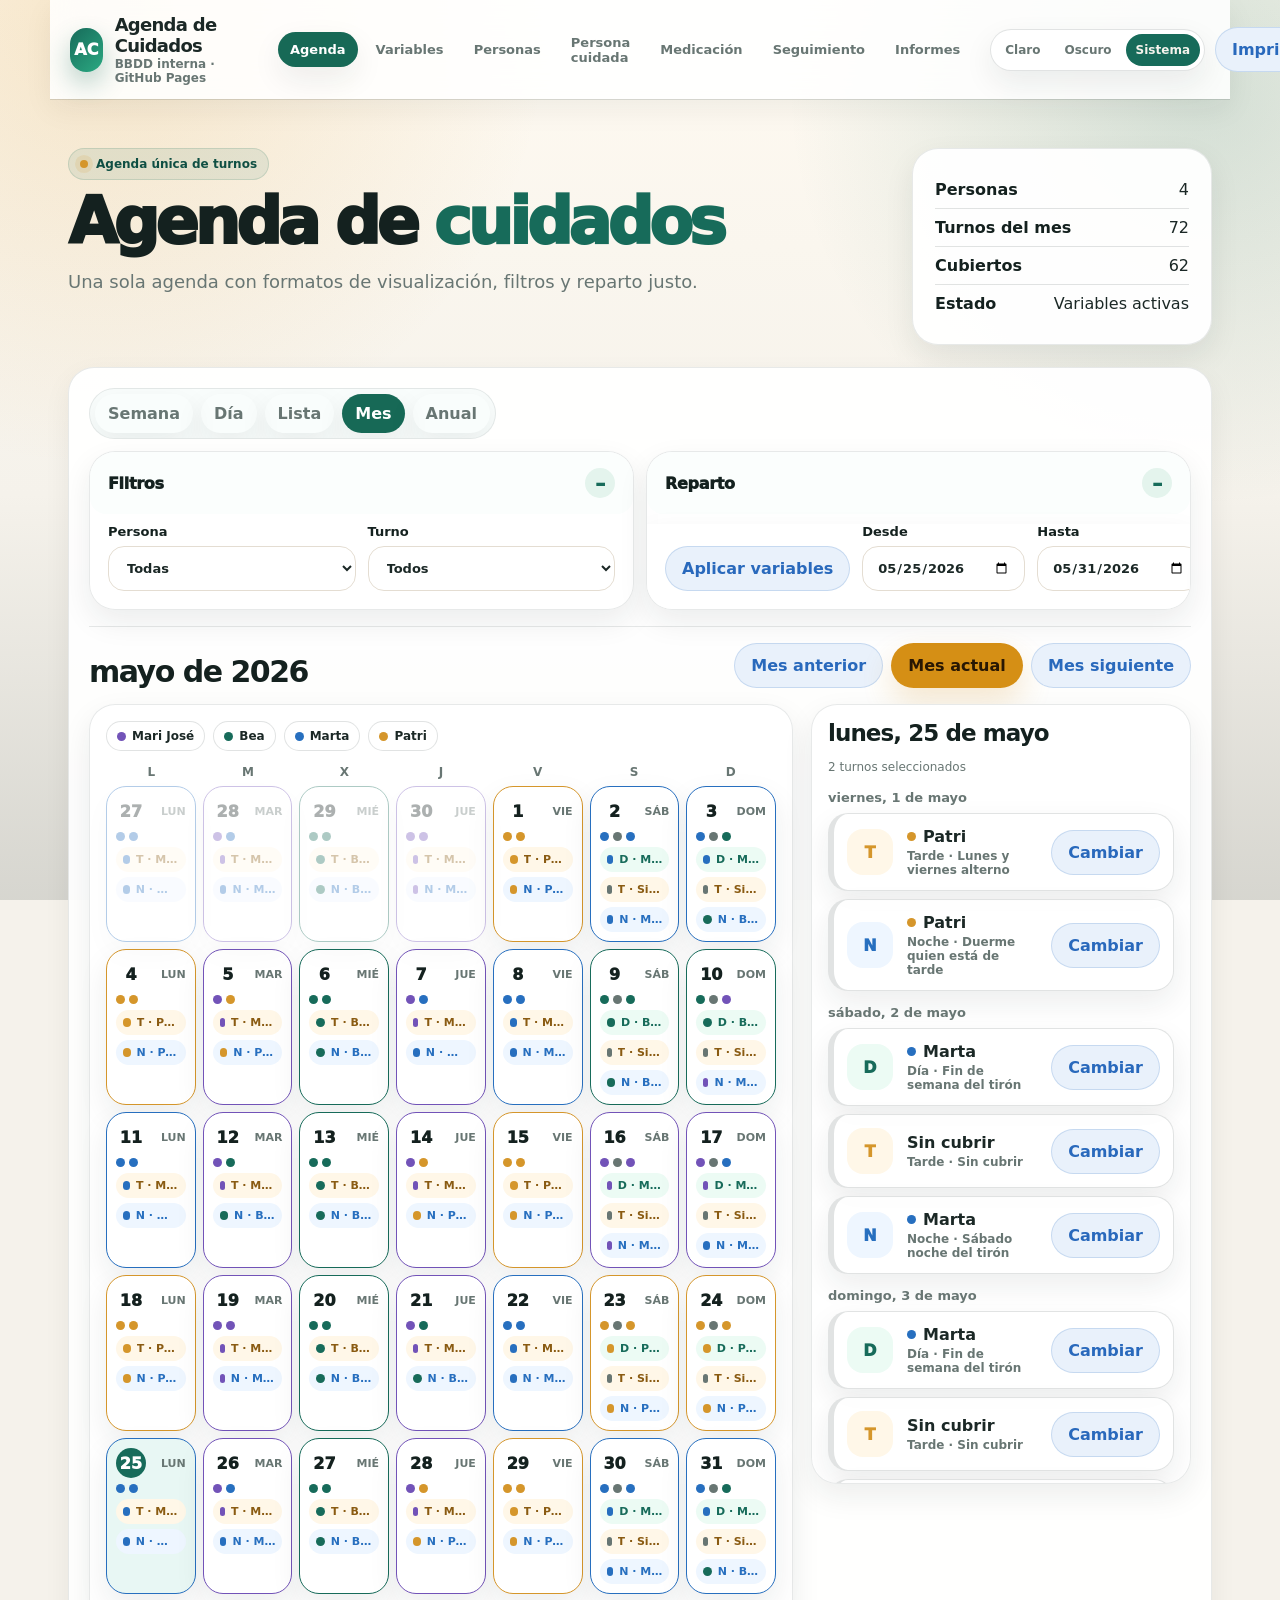
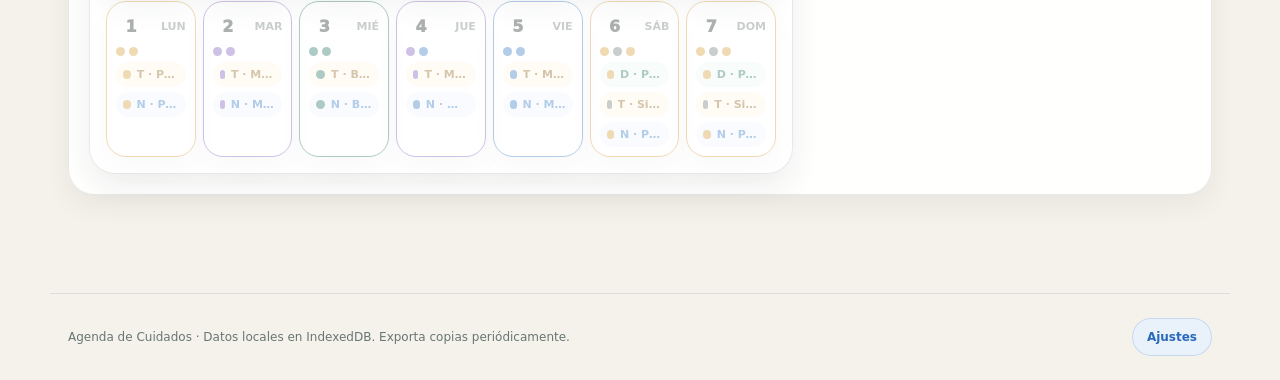
==== commit 6f3d8009: "kkkk" ====
--- a/index.html
+++ b/index.html
@@ -1,2638 +1,898 @@
 <!doctype html>
-<html lang="es" data-page="agenda">
+<html lang="es" data-page="agenda" data-theme-choice="system">
 <head>
   <meta charset="utf-8">
-  <meta name="viewport" content="width=device-width,initial-scale=1,viewport-fit=cover">
-  <title>Agenda de cuidados</title>
-  <meta name="description" content="Agenda de cuidados con turnos por tardes, noches, variables y personas.">
-  <meta name="theme-color" content="#3657ff">
-  <meta name="apple-mobile-web-app-capable" content="yes">
-  <meta name="apple-mobile-web-app-status-bar-style" content="default">
-  <meta name="format-detection" content="telephone=no">
+  <meta name="viewport" content="width=device-width, initial-scale=1">
+  <title>Agenda de Cuidados | Agenda</title>
+  <meta name="description" content="Agenda diaria de cuidados con BBDD interna.">
   <link rel="manifest" href="manifest.webmanifest">
-  <link rel="preconnect" href="https://fonts.googleapis.com">
-  <link rel="preconnect" href="https://fonts.gstatic.com" crossorigin>
-  <link href="https://fonts.googleapis.com/css2?family=Inter:wght@400;550;650;700;800;900&display=swap" rel="stylesheet">
-  <style>
-
+  <link rel="icon" href="assets/icons/icon.svg" type="image/svg+xml">
+<style>
 :root{
-  --bg:#f5f7fb;
-  --panel:rgba(255,255,255,.82);
-  --panel-strong:#ffffff;
-  --ink:#101828;
-  --muted:#667085;
-  --line:rgba(16,24,40,.12);
-  --soft:#eef2f7;
-  --primary:#3657ff;
-  --primary-2:#6d5dfc;
-  --mint:#12b886;
-  --amber:#f59f00;
-  --rose:#f43f5e;
-  --night:#1f2937;
-  --day:#0f766e;
-  --afternoon:#c2410c;
-  --shadow:0 24px 80px rgba(16,24,40,.10);
-  --shadow-sm:0 12px 32px rgba(16,24,40,.08);
+  --bg:#f5f2eb;
+  --paper:#fffaf1;
+  --card:#ffffff;
+  --ink:#1b2826;
+  --muted:#687673;
+  --line:rgba(27,40,38,.13);
+  --green:#176b5a;
+  --green-2:#0f4f43;
+  --mint:#e4f4ed;
+  --blue:#276fbf;
+  --rose:#d95d6a;
+  --amber:#d5962b;
+  --red:#c74343;
+  --violet:#7253b8;
+  --shadow:0 22px 60px rgba(27,40,38,.11);
+  --shadow-sm:0 12px 30px rgba(27,40,38,.08);
   --radius:26px;
-  --radius-sm:18px;
-  --max:1280px;
-  font-family:Inter, ui-sans-serif, system-ui, -apple-system, BlinkMacSystemFont, "SF Pro Text", "Segoe UI", Roboto, Helvetica, Arial, sans-serif;
-  color-scheme:light;
+  --radius-sm:16px;
+  --max:1240px;
+  font-family:Inter,ui-sans-serif,system-ui,-apple-system,BlinkMacSystemFont,"Segoe UI",Roboto,Arial,sans-serif;
 }
 *{box-sizing:border-box}
-html{scroll-behavior:smooth}
-body{
-  margin:0;
-  color:var(--ink);
-  background:
-    radial-gradient(circle at 10% -5%, rgba(54,87,255,.16), transparent 34rem),
-    radial-gradient(circle at 105% 0%, rgba(18,184,134,.14), transparent 30rem),
-    linear-gradient(180deg,#fbfcff 0%,var(--bg) 42%,#eef2f7 100%);
-  min-height:100vh;
-  -webkit-font-smoothing:antialiased;
-  text-rendering:optimizeLegibility;
+html{scroll-behavior:smooth;-webkit-text-size-adjust:100%}
+body{margin:0;background:var(--bg);color:var(--ink);font-feature-settings:"tnum" 1;overflow-x:hidden}
+a{color:inherit;text-decoration:none}
+button,input,select,textarea{font:inherit}
+button{cursor:pointer}
+.app-shell{min-height:100vh;position:relative;isolation:isolate}
+.app-shell:before{content:"";position:fixed;inset:0;z-index:-1;background:radial-gradient(circle at 8% 2%,rgba(213,150,43,.18),transparent 28rem),radial-gradient(circle at 94% 10%,rgba(23,107,90,.17),transparent 26rem),linear-gradient(180deg,#fffaf2 0%,#f5f2eb 55%,#eee9df 100%)}
+.topbar{position:sticky;top:0;z-index:50;background:rgba(245,242,235,.82);backdrop-filter:blur(18px);border-bottom:1px solid var(--line)}
+.nav{max-width:var(--max);margin:auto;padding:14px 20px;display:flex;align-items:center;justify-content:space-between;gap:18px}
+.brand{display:flex;align-items:center;gap:12px;min-width:190px}
+.brand-mark{width:44px;height:44px;border-radius:16px;background:linear-gradient(135deg,var(--green),#2ba982);display:grid;place-items:center;color:#fff;font-weight:950;box-shadow:0 12px 28px rgba(23,107,90,.23)}
+.brand-text strong{display:block;letter-spacing:-.04em;font-size:18px}.brand-text span{display:block;color:var(--muted);font-size:12px;font-weight:700;margin-top:1px}
+.nav-links{display:flex;gap:6px;align-items:center;justify-content:center;flex:1}.nav-links a{font-size:13px;font-weight:820;color:#485653;padding:10px 12px;border-radius:999px}.nav-links a.active,.nav-links a:hover{background:#fff;color:var(--green);box-shadow:var(--shadow-sm)}
+.nav-actions{display:flex;gap:10px;align-items:center}.menu-toggle{display:none;width:44px;height:44px;border:1px solid var(--line);background:#fff;border-radius:15px;position:relative}.menu-toggle span{position:absolute;left:12px;right:12px;height:2px;background:var(--ink);border-radius:2px;transition:.2s}.menu-toggle span:nth-child(1){top:14px}.menu-toggle span:nth-child(2){top:21px}.menu-toggle span:nth-child(3){top:28px}.menu-open .menu-toggle span:nth-child(1){top:21px;transform:rotate(45deg)}.menu-open .menu-toggle span:nth-child(2){opacity:0}.menu-open .menu-toggle span:nth-child(3){top:21px;transform:rotate(-45deg)}
+.btn{border:0;border-radius:999px;padding:12px 16px;display:inline-flex;align-items:center;justify-content:center;gap:8px;font-weight:850;white-space:nowrap;transition:.18s;min-height:44px}.btn:hover{transform:translateY(-1px)}.btn-primary{background:linear-gradient(135deg,var(--green),var(--green-2));color:#fff;box-shadow:0 14px 30px rgba(23,107,90,.22)}.btn-soft{background:#fff;color:var(--ink);border:1px solid var(--line)}.btn-amber{background:linear-gradient(135deg,var(--amber),#f0c46e);color:#2f1b04;box-shadow:0 14px 30px rgba(213,150,43,.22)}.btn-danger{background:#fff1f1;color:var(--red);border:1px solid rgba(199,67,67,.18)}.btn-blue{background:#eef6ff;color:var(--blue);border:1px solid rgba(39,111,191,.15)}.btn-full{width:100%}
+.main{max-width:var(--max);margin:auto;padding:28px 20px 70px}.page-head{display:grid;grid-template-columns:1fr auto;gap:18px;align-items:end;margin:20px 0 22px}.eyebrow{display:inline-flex;align-items:center;gap:8px;border:1px solid rgba(23,107,90,.15);background:rgba(23,107,90,.09);color:var(--green-2);border-radius:999px;padding:8px 11px;font-size:12px;font-weight:900;margin-bottom:12px}.eyebrow:before{content:"";width:8px;height:8px;border-radius:50%;background:var(--amber);box-shadow:0 0 0 5px rgba(213,150,43,.14)}
+h1{font-size:clamp(34px,5.2vw,64px);line-height:.94;letter-spacing:-.065em;margin:0;font-weight:950;max-width:820px}h1 span{color:var(--green)}.lead{font-size:18px;line-height:1.55;color:#51605d;max-width:720px;margin:16px 0 0}.muted{color:var(--muted)}.small{font-size:12px;color:var(--muted);line-height:1.45}.grid{display:grid;gap:18px}.grid-2{grid-template-columns:repeat(2,1fr)}.grid-3{grid-template-columns:repeat(3,1fr)}.grid-4{grid-template-columns:repeat(4,1fr)}.span-2{grid-column:span 2}.span-3{grid-column:span 3}.card{background:rgba(255,255,255,.82);border:1px solid var(--line);border-radius:var(--radius);padding:22px;box-shadow:var(--shadow-sm);position:relative;overflow:hidden}.card.clean{overflow:visible}.card h2,.card h3{letter-spacing:-.04em;line-height:1.08;margin:0 0 12px}.card h2{font-size:26px}.card h3{font-size:20px}.card p{color:#5e6b68;line-height:1.55}.hero-card{padding:28px;background:linear-gradient(135deg,#fff 0%,#f0fbf5 100%)}.hero-actions{display:flex;gap:12px;flex-wrap:wrap;margin-top:22px}.kpis{display:grid;grid-template-columns:repeat(4,1fr);gap:14px}.kpi{background:#fff;border:1px solid var(--line);border-radius:22px;padding:18px;box-shadow:var(--shadow-sm)}.kpi span{display:block;font-size:12px;color:var(--muted);font-weight:800;margin-bottom:8px}.kpi strong{font-size:30px;letter-spacing:-.045em;display:block}.kpi small{color:var(--muted);font-weight:700}.section-title{display:flex;align-items:end;justify-content:space-between;gap:12px;margin:28px 0 14px}.section-title h2{margin:0;font-size:30px;letter-spacing:-.05em}.list{display:grid;gap:12px}.item{background:#fff;border:1px solid var(--line);border-radius:22px;padding:16px;box-shadow:0 10px 22px rgba(27,40,38,.06);display:grid;gap:12px}.item-top{display:flex;justify-content:space-between;gap:12px;align-items:start}.item-title{font-weight:950;letter-spacing:-.025em}.item-meta{color:var(--muted);font-size:13px;line-height:1.45;margin-top:4px}.item-actions{display:flex;gap:8px;flex-wrap:wrap}.pill{display:inline-flex;align-items:center;gap:6px;border-radius:999px;padding:7px 10px;font-size:12px;font-weight:850;border:1px solid var(--line);background:#fff;color:#40504c}.pill.ok{background:#ecfbf4;color:var(--green);border-color:rgba(23,107,90,.18)}.pill.warn{background:#fff7e8;color:#8a5b12;border-color:rgba(213,150,43,.2)}.pill.bad{background:#fff0f0;color:var(--red);border-color:rgba(199,67,67,.2)}.pill.blue{background:#eef6ff;color:var(--blue);border-color:rgba(39,111,191,.18)}.pill.violet{background:#f3efff;color:var(--violet);border-color:rgba(114,83,184,.18)}
+.timeline{display:grid;gap:10px}.time-row{display:grid;grid-template-columns:76px 1fr;gap:12px;align-items:stretch}.time-label{color:var(--muted);font-weight:900;font-size:13px;padding-top:14px}.time-slot{border:1px dashed rgba(27,40,38,.16);border-radius:20px;min-height:58px;padding:10px;background:rgba(255,255,255,.55)}.task-card{display:grid;gap:8px;background:#fff;border:1px solid var(--line);border-radius:18px;padding:12px}.task-card.done{opacity:.62;background:#f4fbf7}.care-row{display:grid;grid-template-columns:auto 1fr auto;gap:12px;align-items:center}.check{width:38px;height:38px;border-radius:14px;border:1px solid var(--line);background:#fff;display:grid;place-items:center;font-weight:950;color:var(--green)}.done .check{background:var(--green);color:#fff}.quick-grid{display:grid;grid-template-columns:repeat(4,1fr);gap:10px}.quick{background:#fff;border:1px solid var(--line);border-radius:20px;padding:16px;text-align:left;display:grid;gap:6px}.quick b{font-size:16px}.quick span{font-size:12px;color:var(--muted);font-weight:760}.calendar-strip{display:grid;grid-template-columns:repeat(7,1fr);gap:8px;margin:10px 0 18px}.day-btn{border:1px solid var(--line);background:#fff;border-radius:20px;padding:12px 8px;display:grid;gap:4px;text-align:center}.day-btn.active{background:var(--green);color:#fff;box-shadow:0 14px 30px rgba(23,107,90,.22)}.day-btn small{font-size:11px;color:inherit;opacity:.78}.day-btn b{font-size:20px}.tabs{display:flex;gap:8px;flex-wrap:wrap;margin:0 0 18px}.tab{border:1px solid var(--line);background:#fff;border-radius:999px;padding:10px 13px;font-weight:850}.tab.active{background:var(--ink);color:#fff}.table-wrap{overflow:auto;border:1px solid var(--line);border-radius:22px;background:#fff}table{border-collapse:collapse;width:100%;min-width:720px}th,td{text-align:left;border-bottom:1px solid var(--line);padding:13px 14px;vertical-align:top}th{font-size:12px;text-transform:uppercase;letter-spacing:.06em;color:var(--muted);background:#fbfaf6}tr:last-child td{border-bottom:0}label{display:grid;gap:7px;font-size:13px;color:#3d4a47;font-weight:850}.form-grid{display:grid;grid-template-columns:repeat(2,1fr);gap:14px}.full{grid-column:1/-1}input,select,textarea{width:100%;border:1px solid rgba(27,40,38,.16);border-radius:16px;background:#fff;color:var(--ink);padding:13px 14px;outline:none}textarea{min-height:110px;resize:vertical}input:focus,select:focus,textarea:focus{border-color:var(--green);box-shadow:0 0 0 4px rgba(23,107,90,.1)}.form-actions{display:flex;gap:10px;flex-wrap:wrap;margin-top:16px}.split{display:grid;grid-template-columns:.85fr 1.15fr;gap:18px}.profile{display:grid;grid-template-columns:90px 1fr;gap:18px;align-items:center}.avatar{width:90px;height:90px;border-radius:28px;background:linear-gradient(135deg,var(--green),#71c8a5);color:#fff;display:grid;place-items:center;font-size:36px;font-weight:950;box-shadow:0 18px 40px rgba(23,107,90,.18)}.meter{height:12px;border-radius:999px;background:#edf0ec;overflow:hidden}.meter span{display:block;height:100%;background:linear-gradient(90deg,var(--green),#74c8a4);border-radius:inherit}.alert{border:1px solid rgba(213,150,43,.22);background:#fff8e7;color:#6d4710;border-radius:22px;padding:16px;line-height:1.5}.danger-note{border-color:rgba(199,67,67,.2);background:#fff1f1;color:#8d2727}.modal{position:fixed;inset:0;background:rgba(16,27,25,.35);z-index:90;display:none;align-items:center;justify-content:center;padding:20px}.modal.open{display:flex}.modal-card{background:#fff;border-radius:30px;box-shadow:0 40px 120px rgba(0,0,0,.28);width:min(760px,100%);max-height:88vh;overflow:auto;padding:24px;border:1px solid var(--line)}.modal-head{display:flex;align-items:center;justify-content:space-between;gap:14px;margin-bottom:16px}.close{width:42px;height:42px;border-radius:14px;background:#f4f2ec;border:1px solid var(--line);font-weight:950}.toast{position:fixed;left:50%;bottom:20px;transform:translateX(-50%);z-index:120;background:#10231f;color:#fff;border-radius:999px;padding:12px 16px;font-weight:900;box-shadow:0 18px 40px rgba(0,0,0,.22);max-width:calc(100vw - 26px);text-align:center}.empty{border:1px dashed rgba(27,40,38,.2);border-radius:22px;padding:20px;text-align:center;color:var(--muted);background:rgba(255,255,255,.55)}.searchbar{display:flex;gap:10px;flex-wrap:wrap;margin-bottom:14px}.searchbar input,.searchbar select{max-width:260px}.progress-cards{display:grid;grid-template-columns:repeat(3,1fr);gap:14px}.log-card{background:#fff;border:1px solid var(--line);border-radius:22px;padding:16px}.log-card strong{display:block;margin-bottom:6px}.footer{max-width:var(--max);margin:auto;padding:26px 20px 46px;color:var(--muted);font-size:12px;line-height:1.5;border-top:1px solid var(--line)}
+@media(max-width:980px){.nav-links{position:fixed;right:14px;top:76px;width:min(360px,calc(100vw - 28px));background:#fff;border:1px solid var(--line);box-shadow:var(--shadow);border-radius:24px;padding:10px;display:grid;justify-content:stretch;transform:translateY(-10px);opacity:0;pointer-events:none;transition:.18s}.nav-links.open{opacity:1;transform:translateY(0);pointer-events:auto}.nav-links a{padding:14px}.menu-toggle{display:block}.nav-actions .btn-soft{display:none}.page-head,.split{grid-template-columns:1fr}.grid-4,.kpis{grid-template-columns:repeat(2,1fr)}.grid-3,.progress-cards{grid-template-columns:1fr 1fr}.span-2,.span-3{grid-column:auto}}
+@media(max-width:660px){.main{padding:18px 14px 60px}.nav{padding:12px 14px}.brand{min-width:auto}.brand-text span{display:none}.page-head{margin-top:14px}h1{font-size:42px}.lead{font-size:16px}.grid-2,.grid-3,.grid-4,.kpis,.quick-grid,.form-grid,.progress-cards{grid-template-columns:1fr}.hero-actions .btn,.form-actions .btn{width:100%}.card{padding:18px;border-radius:22px}.calendar-strip{grid-template-columns:repeat(4,1fr)}.time-row{grid-template-columns:58px 1fr}.time-label{font-size:12px}.searchbar input,.searchbar select{max-width:none}.profile{grid-template-columns:1fr;text-align:center}.avatar{margin:auto}.item-top{display:grid}.nav-actions{gap:8px}.btn{padding:11px 14px}.modal{padding:10px}.modal-card{padding:18px;border-radius:24px}}
+@media print{.topbar,.hero-actions,.form-actions,.item-actions,.tabs,.searchbar,.footer,.modal{display:none!important}.main{max-width:none}.card,.item{box-shadow:none}.app-shell:before{display:none}}
+
+
+/* TURNO CALENDAR · DISEÑO PROFESIONAL UNIFICADO */
+.turnos-head{align-items:stretch}.turnos-mini{min-width:300px;display:grid;align-content:center}.turnos-mini .mini-line{display:flex;justify-content:space-between;gap:14px;border-bottom:1px solid var(--line);padding:9px 0}.turnos-mini .mini-line:last-child{border-bottom:0}.turnos-panel{overflow:visible}.turnos-format-row{display:flex;justify-content:flex-start;margin-bottom:12px}.turnos-format{margin:0}.turnos-control-grid{display:grid;grid-template-columns:1fr 1.25fr;gap:12px;margin:0 0 16px}.turnos-box{padding:0;box-shadow:var(--shadow-sm);overflow:hidden}.turnos-box summary{list-style:none;display:flex;justify-content:space-between;align-items:center;gap:12px;padding:16px 18px;font-weight:950;letter-spacing:-.02em;cursor:pointer}.turnos-box summary::-webkit-details-marker{display:none}.turnos-box summary:after{content:"+";width:30px;height:30px;border-radius:999px;background:var(--mint);display:grid;place-items:center;color:var(--green);font-size:20px}.turnos-box[open] summary:after{content:"–"}.turnos-box-body{display:grid;grid-template-columns:repeat(2,1fr);gap:12px;padding:0 18px 18px}.reparto-body{grid-template-columns:auto 1fr 1fr auto auto;align-items:end}.turnos-calendar-top{display:flex;align-items:end;justify-content:space-between;gap:14px;margin:10px 0 16px}.turnos-calendar-top h2{margin:0;font-size:30px;letter-spacing:-.05em}.turnos-nav{display:flex;gap:8px;flex-wrap:wrap}.turnos-layout{display:grid;grid-template-columns:minmax(0,1fr) 380px;gap:18px;align-items:start}.turnos-month-card{background:#fff;border:1px solid var(--line);border-radius:var(--radius);padding:16px;box-shadow:var(--shadow-sm)}.turnos-legend{display:flex;gap:8px;flex-wrap:wrap;margin-bottom:14px}.turnos-legend .pill i,.turnos-dot{width:9px;height:9px;border-radius:999px;display:inline-block}.turnos-weekdays{display:grid;grid-template-columns:repeat(7,1fr);gap:6px;margin-bottom:7px}.turnos-weekdays span{text-align:center;font-size:12px;font-weight:900;color:var(--muted);text-transform:uppercase}.turnos-grid{display:grid;grid-template-columns:repeat(7,minmax(0,1fr));gap:7px}.turnos-day{min-height:108px;border:1px solid var(--line);background:#fff;border-radius:20px;padding:9px;text-align:left;box-shadow:0 8px 20px rgba(27,40,38,.04);display:grid;align-content:start;gap:6px}.turnos-day.out{opacity:.35}.turnos-day.has-items{border-color:var(--accent);box-shadow:inset 0 4px 0 var(--accent),0 10px 24px rgba(27,40,38,.06)}.turnos-day.selected,.turnos-day.today{background:linear-gradient(180deg,#fff,#f0fbf5);border-color:rgba(23,107,90,.25)}.turnos-day-head{display:flex;justify-content:space-between;align-items:center}.turnos-num{width:30px;height:30px;border-radius:999px;display:grid;place-items:center;font-weight:950}.turnos-day.selected .turnos-num,.turnos-day.today .turnos-num{background:var(--green);color:#fff}.turnos-week{font-size:11px;color:var(--muted);font-weight:850;text-transform:uppercase}.turnos-dots{display:flex;gap:4px;flex-wrap:wrap}.turnos-mini-shifts{display:grid;gap:5px}.turnos-mini-shift{display:flex;align-items:center;gap:6px;border-radius:13px;padding:6px 7px;font-size:11px;font-weight:900;min-width:0}.turnos-mini-shift b{overflow:hidden;text-overflow:ellipsis;white-space:nowrap}.turnos-mini-shift.dia{background:#ecfbf4;color:var(--green)}.turnos-mini-shift.tarde{background:#fff7e8;color:#8a5b12}.turnos-mini-shift.noche{background:#eef6ff;color:var(--blue)}.turnos-feed{position:sticky;top:92px;background:#fff;border:1px solid var(--line);border-radius:var(--radius);padding:16px;box-shadow:var(--shadow-sm);max-height:calc(100vh - 120px);overflow:auto}.turnos-feed h3{margin:0 0 4px;font-size:23px;letter-spacing:-.04em}.turnos-feed-date{font-size:13px;color:var(--muted);font-weight:900;margin:14px 0 8px}.turnos-shift-card{border:1px solid var(--line);border-left:6px solid var(--shift);border-radius:20px;background:linear-gradient(90deg,var(--soft),#fff 45%);padding:13px;display:grid;grid-template-columns:48px 1fr auto;gap:12px;align-items:center;margin-bottom:8px}.turnos-shift-card.dia{--shift:var(--green);--soft:#ecfbf4}.turnos-shift-card.tarde{--shift:var(--amber);--soft:#fff7e8}.turnos-shift-card.noche{--shift:var(--blue);--soft:#eef6ff}.turnos-shift-icon{width:46px;height:46px;border-radius:16px;background:var(--soft);color:var(--shift);display:grid;place-items:center;font-weight:950}.turnos-person strong{display:flex;align-items:center;gap:7px}.turnos-person span{display:block;margin-top:3px;color:var(--muted);font-size:12px;font-weight:750}.turnos-approval{border:1px solid rgba(23,107,90,.18);background:#f0fbf5;border-radius:22px;padding:16px;margin-bottom:14px}.turnos-approval .kpis{margin:12px 0}.person-color{width:48px;height:44px;padding:3px;border-radius:14px}.turnos-person-row{display:grid;grid-template-columns:auto 1fr auto;gap:12px;align-items:center}.turnos-avatar{width:52px;height:52px;border-radius:18px;display:grid;place-items:center;color:#fff;font-weight:950}.turnos-year{display:grid;grid-template-columns:repeat(3,1fr);gap:12px}.turnos-year .item{cursor:pointer}.turnos-list{display:grid;gap:10px}.turnos-hidden{display:none!important}
+@media(max-width:1100px){.turnos-layout{grid-template-columns:1fr}.turnos-feed{position:relative;top:auto;max-height:none}.reparto-body{grid-template-columns:1fr 1fr}.reparto-body .btn{width:100%}}
+@media(max-width:980px){.turnos-head{grid-template-columns:1fr}.turnos-mini{min-width:0}.turnos-control-grid{grid-template-columns:1fr}.turnos-box:not([open]) .turnos-box-body{display:none}.turnos-box-body{grid-template-columns:1fr;padding:0 14px 14px}.turnos-format{display:flex;overflow-x:auto;flex-wrap:nowrap;padding-bottom:2px}.turnos-format .tab{flex:0 0 auto}.turnos-calendar-top{display:grid;gap:10px}.turnos-nav{display:grid;grid-template-columns:1fr 1fr 1fr;width:100%;gap:8px}.turnos-nav .btn{font-size:12px;padding:10px 8px;min-width:0}.turnos-month-card{padding:11px;border-radius:22px}.turnos-grid{gap:4px}.turnos-day{min-height:58px;border-radius:16px;padding:6px 4px}.turnos-day.out{visibility:hidden}.turnos-day-head{justify-content:center}.turnos-num{width:28px;height:28px;font-size:13px}.turnos-week,.turnos-mini-shifts{display:none}.turnos-dots{justify-content:center}.turnos-dot{width:6px;height:6px}.turnos-weekdays{gap:2px}.turnos-shift-card{grid-template-columns:44px 1fr auto;padding:11px;border-radius:18px}.turnos-shift-icon{width:42px;height:42px;border-radius:15px}.turnos-year{grid-template-columns:1fr}.turnos-person-row{grid-template-columns:auto 1fr}.turnos-person-row .item-actions{grid-column:1/-1}.turnos-legend{overflow-x:auto;flex-wrap:nowrap}.turnos-legend .pill{flex:0 0 auto}}
+@media(max-width:520px){.turnos-nav{grid-template-columns:1fr}.turnos-nav .btn{font-size:13px}.reparto-body{grid-template-columns:1fr}.turnos-shift-card{grid-template-columns:42px 1fr}.turnos-shift-card .btn{grid-column:1/-1;width:100%}}
+
+
+/* BULMA THEMES · CSS VARIABLES + LIGHT/DARK/SYSTEM
+   Inspirado en Bulma: tema = colección de variables CSS, con :root,
+   prefers-color-scheme, [data-theme=light|dark] y .theme-light/.theme-dark. */
+:root,
+[data-theme="light"],
+.theme-light{
+  color-scheme: light;
+  --bulma-scheme-h: 42;
+  --bulma-scheme-s: 42%;
+  --bulma-light-l: 97%;
+  --bulma-dark-l: 16%;
+  --bulma-primary-h: 165;
+  --bulma-primary-s: 66%;
+  --bulma-primary-l: 26%;
+  --bulma-link-h: 212;
+  --bulma-link-s: 65%;
+  --bulma-link-l: 45%;
+  --bulma-info-h: 212;
+  --bulma-success-h: 154;
+  --bulma-warning-h: 39;
+  --bulma-danger-h: 0;
+  --bulma-radius-small: 12px;
+  --bulma-radius: 18px;
+  --bulma-radius-large: 28px;
+  --bulma-shadow: 0 22px 60px rgba(27,40,38,.11);
+
+  --bg:#f5f2eb;
+  --paper:#fffaf1;
+  --card:#ffffff;
+  --ink:#1b2826;
+  --muted:#687673;
+  --line:rgba(27,40,38,.13);
+  --green:#176b5a;
+  --green-2:#0f4f43;
+  --mint:#e4f4ed;
+  --blue:#276fbf;
+  --rose:#d95d6a;
+  --amber:#d5962b;
+  --red:#c74343;
+  --violet:#7253b8;
+  --control-bg:#ffffff;
+  --control-text:#1b2826;
+  --control-border:rgba(27,40,38,.16);
+  --surface-1:rgba(255,255,255,.82);
+  --surface-2:#ffffff;
+  --surface-3:#fbfaf6;
+  --surface-soft:rgba(255,255,255,.55);
+  --focus-ring:rgba(23,107,90,.16);
+  --theme-bg:rgba(245,242,235,.82);
+  --shadow:0 22px 60px rgba(27,40,38,.11);
+  --shadow-sm:0 12px 30px rgba(27,40,38,.08);
 }
-button,input,select,textarea{font:inherit}
-button,a{touch-action:manipulation}
-a{color:inherit;text-decoration:none}
-.app-shell{min-height:100vh}
-.topbar{
-  position:sticky;
-  top:0;
-  z-index:50;
-  background:rgba(245,247,251,.72);
-  backdrop-filter:blur(18px) saturate(145%);
-  -webkit-backdrop-filter:blur(18px) saturate(145%);
-  border-bottom:1px solid var(--line);
+
+@media (prefers-color-scheme: dark){
+  :root:not([data-theme="light"]):not([data-theme="dark"]){
+    color-scheme: dark;
+    --bulma-light-l: 18%;
+    --bulma-dark-l: 94%;
+    --bulma-primary-l: 62%;
+    --bulma-link-l: 68%;
+    --bg:#121816;
+    --paper:#161f1c;
+    --card:#1b2522;
+    --ink:#eef6f2;
+    --muted:#a7b7b1;
+    --line:rgba(233,245,240,.14);
+    --green:#63d0ad;
+    --green-2:#92e0c6;
+    --mint:#17382f;
+    --blue:#7bb7ff;
+    --rose:#ff8ea0;
+    --amber:#f2bd5d;
+    --red:#ff7979;
+    --violet:#b69af4;
+    --control-bg:#202c28;
+    --control-text:#eef6f2;
+    --control-border:rgba(233,245,240,.16);
+    --surface-1:rgba(27,37,34,.86);
+    --surface-2:#202c28;
+    --surface-3:#17211e;
+    --surface-soft:rgba(255,255,255,.04);
+    --focus-ring:rgba(99,208,173,.22);
+    --theme-bg:rgba(18,24,22,.88);
+    --shadow:0 26px 80px rgba(0,0,0,.34);
+    --shadow-sm:0 16px 42px rgba(0,0,0,.24);
+  }
 }
-.nav{
-  max-width:var(--max);
-  margin:auto;
-  padding:14px 18px;
-  display:flex;
-  align-items:center;
-  justify-content:space-between;
-  gap:14px;
+
+[data-theme="dark"],
+.theme-dark{
+  color-scheme: dark;
+  --bulma-light-l: 18%;
+  --bulma-dark-l: 94%;
+  --bulma-primary-l: 62%;
+  --bulma-link-l: 68%;
+  --bg:#121816;
+  --paper:#161f1c;
+  --card:#1b2522;
+  --ink:#eef6f2;
+  --muted:#a7b7b1;
+  --line:rgba(233,245,240,.14);
+  --green:#63d0ad;
+  --green-2:#92e0c6;
+  --mint:#17382f;
+  --blue:#7bb7ff;
+  --rose:#ff8ea0;
+  --amber:#f2bd5d;
+  --red:#ff7979;
+  --violet:#b69af4;
+  --control-bg:#202c28;
+  --control-text:#eef6f2;
+  --control-border:rgba(233,245,240,.16);
+  --surface-1:rgba(27,37,34,.86);
+  --surface-2:#202c28;
+  --surface-3:#17211e;
+  --surface-soft:rgba(255,255,255,.04);
+  --focus-ring:rgba(99,208,173,.22);
+  --theme-bg:rgba(18,24,22,.88);
+  --shadow:0 26px 80px rgba(0,0,0,.34);
+  --shadow-sm:0 16px 42px rgba(0,0,0,.24);
 }
-.brand{
-  display:flex;
-  align-items:center;
-  gap:11px;
-  min-width:0;
+
+body{background:var(--bg)!important;color:var(--ink)!important;}
+.app-shell:before{background:radial-gradient(circle at 8% 2%,color-mix(in srgb,var(--amber) 20%,transparent),transparent 28rem),radial-gradient(circle at 94% 10%,color-mix(in srgb,var(--green) 18%,transparent),transparent 26rem),linear-gradient(180deg,var(--paper) 0%,var(--bg) 55%,color-mix(in srgb,var(--bg) 86%,var(--ink)) 100%)!important;}
+.topbar{background:var(--theme-bg)!important;border-bottom-color:var(--line)!important;}
+.brand-text strong,h1,h2,h3,.item-title,.quick b,.kpi strong,.turnos-person strong{color:var(--ink)!important;}
+.lead,.muted,.small,.brand-text span,.item-meta,.quick span,.kpi span,.kpi small,.time-label,.footer,.card p{color:var(--muted)!important;}
+.card,.kpi,.item,.quick,.task-card,.log-card,.table-wrap,.modal-card,.day-btn,.tab,.turnos-panel,.turnos-month-card,.turnos-feed,.turnos-day,.turnos-box,.turnos-shift-card,.turnos-approval,.reparto-body{background:var(--surface-1)!important;border-color:var(--line)!important;box-shadow:var(--shadow-sm)!important;}
+.hero-card{background:linear-gradient(135deg,var(--surface-2) 0%,color-mix(in srgb,var(--green) 10%,var(--surface-2)) 100%)!important;}
+.time-slot,.empty{background:var(--surface-soft)!important;border-color:var(--line)!important;color:var(--muted)!important;}
+.nav-links a{color:var(--muted)!important;}
+.nav-links a.active,.nav-links a:hover{background:var(--surface-2)!important;color:var(--green)!important;box-shadow:var(--shadow-sm)!important;}
+.btn-soft,.tab,.btn{border-color:var(--line);}
+.btn-soft{background:var(--surface-2)!important;color:var(--ink)!important;}
+.btn-primary{background:linear-gradient(135deg,var(--green),var(--green-2))!important;color:color-mix(in srgb,var(--bg) 96%,white)!important;}
+.btn-amber{background:linear-gradient(135deg,var(--amber),color-mix(in srgb,var(--amber) 60%,white))!important;color:#2f1b04!important;}
+.btn-blue{background:color-mix(in srgb,var(--blue) 14%,var(--surface-2))!important;color:var(--blue)!important;border-color:color-mix(in srgb,var(--blue) 24%,transparent)!important;}
+.btn-danger{background:color-mix(in srgb,var(--red) 12%,var(--surface-2))!important;color:var(--red)!important;border-color:color-mix(in srgb,var(--red) 22%,transparent)!important;}
+input,select,textarea{background:var(--control-bg)!important;color:var(--control-text)!important;border-color:var(--control-border)!important;}
+input::placeholder,textarea::placeholder{color:color-mix(in srgb,var(--muted) 70%,transparent)!important;}
+input:focus,select:focus,textarea:focus{border-color:var(--green)!important;box-shadow:0 0 0 4px var(--focus-ring)!important;}
+table{background:var(--surface-2)!important;color:var(--ink)!important;}th{background:var(--surface-3)!important;color:var(--muted)!important;}td,th{border-color:var(--line)!important;}
+.pill{background:var(--surface-2)!important;color:var(--ink)!important;border-color:var(--line)!important;}.pill.ok{background:color-mix(in srgb,var(--green) 15%,var(--surface-2))!important;color:var(--green)!important;border-color:color-mix(in srgb,var(--green) 25%,transparent)!important;}.pill.warn{background:color-mix(in srgb,var(--amber) 17%,var(--surface-2))!important;color:var(--amber)!important;border-color:color-mix(in srgb,var(--amber) 28%,transparent)!important;}.pill.bad{background:color-mix(in srgb,var(--red) 13%,var(--surface-2))!important;color:var(--red)!important;border-color:color-mix(in srgb,var(--red) 24%,transparent)!important;}.pill.blue{background:color-mix(in srgb,var(--blue) 14%,var(--surface-2))!important;color:var(--blue)!important;border-color:color-mix(in srgb,var(--blue) 24%,transparent)!important;}.pill.violet{background:color-mix(in srgb,var(--violet) 14%,var(--surface-2))!important;color:var(--violet)!important;border-color:color-mix(in srgb,var(--violet) 24%,transparent)!important;}
+.meter{background:color-mix(in srgb,var(--muted) 18%,transparent)!important;}.meter span{background:linear-gradient(90deg,var(--green),color-mix(in srgb,var(--green) 70%,white))!important;}
+.menu-toggle{background:var(--surface-2)!important;border-color:var(--line)!important;}.menu-toggle span{background:var(--ink)!important;}
+.close{background:var(--surface-2)!important;color:var(--ink)!important;border-color:var(--line)!important;}
+.day-btn.active,.tab.active{background:var(--green)!important;color:color-mix(in srgb,var(--bg) 96%,white)!important;}
+.day-btn small,.day-btn b{color:inherit!important;}
+.alert{background:color-mix(in srgb,var(--amber) 15%,var(--surface-2))!important;color:var(--amber)!important;border-color:color-mix(in srgb,var(--amber) 30%,transparent)!important;}.danger-note{background:color-mix(in srgb,var(--red) 13%,var(--surface-2))!important;color:var(--red)!important;border-color:color-mix(in srgb,var(--red) 24%,transparent)!important;}
+:focus-visible{outline:3px solid var(--green)!important;outline-offset:3px;box-shadow:0 0 0 6px var(--focus-ring)!important;}
+
+.theme-switch{display:flex;gap:4px;padding:4px;border:1px solid var(--line);background:var(--surface-2);border-radius:999px;box-shadow:var(--shadow-sm);align-items:center;}
+.theme-switch button{border:0;background:transparent;color:var(--muted);font-size:12px;font-weight:900;border-radius:999px;padding:8px 10px;line-height:1;min-height:32px;cursor:pointer;}
+.theme-switch button:hover{background:color-mix(in srgb,var(--green) 9%,transparent);color:var(--green);}
+.theme-switch button[aria-pressed="true"]{background:var(--green);color:color-mix(in srgb,var(--bg) 96%,white);}
+[data-theme="dark"] .theme-switch button[aria-pressed="true"],.theme-dark .theme-switch button[aria-pressed="true"]{color:#10231f;}
+.theme-switch-label{position:absolute;width:1px;height:1px;padding:0;margin:-1px;overflow:hidden;clip:rect(0,0,0,0);white-space:nowrap;border:0;}
+
+@media(max-width:980px){
+  .theme-switch{order:-1;width:100%;justify-content:space-between;border-radius:18px;margin:6px 0 2px;}
+  .theme-switch button{flex:1;min-height:38px;}
 }
-.brand-mark{
-  width:42px;height:42px;border-radius:16px;
-  display:grid;place-items:center;
-  color:#fff;font-weight:900;
-  background:linear-gradient(145deg,var(--primary),var(--primary-2));
-  box-shadow:0 14px 30px rgba(54,87,255,.25);
+
+@media print{.theme-switch{display:none!important;}}
+
+
+/* BULMA DOCS · SISTEMA COMPLETO DE UI SIN DEPENDENCIAS EXTERNAS
+   Ideas aplicadas: variables, temas, dark mode, paletas, skeletons,
+   box/button/content/table/tag/title, navbar/panel/tabs/modal/message,
+   form controls, columns/grid, container/section/footer y helpers. */
+:root{
+  --bulma-family-primary: Inter, ui-sans-serif, system-ui, -apple-system, BlinkMacSystemFont, "Segoe UI", sans-serif;
+  --bulma-radius-small: 10px;
+  --bulma-radius: 16px;
+  --bulma-radius-large: 24px;
+  --bulma-radius-rounded: 999px;
+  --bulma-speed: 160ms;
+  --bulma-primary-h: 166;
+  --bulma-primary-s: 64%;
+  --bulma-primary-l: 25%;
+  --bulma-link-h: 214;
+  --bulma-link-s: 64%;
+  --bulma-link-l: 45%;
+  --bulma-success-h: 154;
+  --bulma-warning-h: 38;
+  --bulma-danger-h: 4;
+  --bulma-primary: hsl(var(--bulma-primary-h),var(--bulma-primary-s),var(--bulma-primary-l));
+  --bulma-link: hsl(var(--bulma-link-h),var(--bulma-link-s),var(--bulma-link-l));
+  --bulma-success: hsl(var(--bulma-success-h),70%,34%);
+  --bulma-warning: hsl(var(--bulma-warning-h),82%,46%);
+  --bulma-danger: hsl(var(--bulma-danger-h),66%,44%);
+  --bulma-primary-soft: hsl(var(--bulma-primary-h),48%,94%);
+  --bulma-link-soft: hsl(var(--bulma-link-h),72%,95%);
+  --bulma-success-soft: hsl(var(--bulma-success-h),64%,94%);
+  --bulma-warning-soft: hsl(var(--bulma-warning-h),100%,94%);
+  --bulma-danger-soft: hsl(var(--bulma-danger-h),90%,96%);
+  --bulma-body-background-color:#f5f2eb;
+  --bulma-body-color:#1b2826;
+  --bulma-text-strong:#14211f;
+  --bulma-text-soft:#687673;
+  --bulma-surface:#ffffff;
+  --bulma-surface-rgb:255,255,255;
+  --bulma-border:#e4ddd2;
+  --bulma-border-soft:rgba(27,40,38,.10);
+  --bulma-shadow:0 18px 50px rgba(27,40,38,.10);
+  --bulma-shadow-soft:0 10px 28px rgba(27,40,38,.06);
+  --bulma-focus-h: 38;
+  --bulma-focus: hsl(var(--bulma-focus-h),88%,55%);
 }
-.brand-text{display:grid;line-height:1.05}
-.brand-text strong{font-size:15px;letter-spacing:-.03em}
-.brand-text span{font-size:12px;color:var(--muted);font-weight:650}
-.nav-links{
-  display:flex;
-  align-items:center;
-  gap:8px;
-  padding:5px;
-  border:1px solid var(--line);
-  border-radius:999px;
-  background:rgba(255,255,255,.58);
+
+@media (prefers-color-scheme: dark){
+  :root:not([data-theme="light"]){
+    --bulma-body-background-color:#101614;
+    --bulma-body-color:#e6ece9;
+    --bulma-text-strong:#f4f7f5;
+    --bulma-text-soft:#a9b8b3;
+    --bulma-surface:#16201d;
+    --bulma-surface-rgb:22,32,29;
+    --bulma-border:#2a3834;
+    --bulma-border-soft:rgba(230,236,233,.12);
+    --bulma-primary-soft:rgba(28,119,99,.18);
+    --bulma-link-soft:rgba(59,130,246,.16);
+    --bulma-success-soft:rgba(16,185,129,.16);
+    --bulma-warning-soft:rgba(245,158,11,.16);
+    --bulma-danger-soft:rgba(239,68,68,.16);
+    --bulma-shadow:0 18px 50px rgba(0,0,0,.30);
+    --bulma-shadow-soft:0 10px 28px rgba(0,0,0,.20);
+  }
 }
-.nav-links a{
-  padding:10px 14px;
-  border-radius:999px;
-  color:#344054;
-  font-size:14px;
-  font-weight:750;
+
+[data-theme="light"],.theme-light{
+  --bulma-body-background-color:#f5f2eb;
+  --bulma-body-color:#1b2826;
+  --bulma-text-strong:#14211f;
+  --bulma-text-soft:#687673;
+  --bulma-surface:#ffffff;
+  --bulma-surface-rgb:255,255,255;
+  --bulma-border:#e4ddd2;
+  --bulma-border-soft:rgba(27,40,38,.10);
+  --bulma-shadow:0 18px 50px rgba(27,40,38,.10);
 }
-.nav-links a.active{
-  background:#101828;
-  color:white;
-  box-shadow:0 10px 22px rgba(16,24,40,.15);
+
+[data-theme="dark"],.theme-dark{
+  --bulma-body-background-color:#101614;
+  --bulma-body-color:#e6ece9;
+  --bulma-text-strong:#f4f7f5;
+  --bulma-text-soft:#a9b8b3;
+  --bulma-surface:#16201d;
+  --bulma-surface-rgb:22,32,29;
+  --bulma-border:#2a3834;
+  --bulma-border-soft:rgba(230,236,233,.12);
+  --bulma-primary-soft:rgba(28,119,99,.18);
+  --bulma-link-soft:rgba(59,130,246,.16);
+  --bulma-success-soft:rgba(16,185,129,.16);
+  --bulma-warning-soft:rgba(245,158,11,.16);
+  --bulma-danger-soft:rgba(239,68,68,.16);
+  --bulma-shadow:0 18px 50px rgba(0,0,0,.30);
+  --bulma-shadow-soft:0 10px 28px rgba(0,0,0,.20);
 }
-.nav-actions{display:flex;gap:9px;align-items:center}
-.btn{
-  border:1px solid var(--line);
-  background:rgba(255,255,255,.72);
-  color:var(--ink);
-  border-radius:999px;
-  padding:11px 15px;
-  min-height:44px;
-  font-weight:800;
-  display:inline-flex;
-  align-items:center;
-  justify-content:center;
-  gap:8px;
-  cursor:pointer;
-  transition:.18s transform,.18s box-shadow,.18s background,.18s border-color;
-  white-space:nowrap;
+
+html{background:var(--bulma-body-background-color);color:var(--bulma-body-color)}
+body{font-family:var(--bulma-family-primary);background:var(--bulma-body-background-color)!important;color:var(--bulma-body-color)!important}
+body::before{opacity:.76}
+
+/* Layout / Container / Section */
+.app-shell,.container,.main{max-width:1180px;margin-inline:auto;width:100%}
+.main{padding-inline:18px}
+.section,.card,.box,.message,.panel-like{background:var(--bulma-surface);color:var(--bulma-body-color);border-color:var(--bulma-border-soft)}
+.card,.box,.item,.task-card,.log-card,.turnos-month-card,.turnos-feed,.turnos-box,.kpi,.hero-card,.modal-card{
+  background:rgba(var(--bulma-surface-rgb),.94)!important;
+  color:var(--bulma-body-color)!important;
+  border:1px solid var(--bulma-border-soft)!important;
+  box-shadow:var(--bulma-shadow-soft);
 }
-.btn:hover{transform:translateY(-1px);box-shadow:var(--shadow-sm)}
-.btn.primary{background:linear-gradient(145deg,var(--primary),var(--primary-2));color:#fff;border-color:transparent}
-.btn.dark{background:#101828;color:#fff;border-color:#101828}
-.btn.danger{background:#fff1f3;color:#b42318;border-color:#ffd6dd}
-.btn.ghost{background:transparent}
-.btn.small{min-height:36px;padding:8px 11px;font-size:13px}
-.menu-btn{display:none}
-.container{
-  max-width:var(--max);
-  margin:auto;
-  padding:28px 18px 90px;
-}
-.hero{
-  display:grid;
-  grid-template-columns:1.05fr .95fr;
-  gap:20px;
-  align-items:stretch;
-  margin-bottom:20px;
-}
-.hero-card,.panel,.calendar-panel{
-  background:var(--panel);
-  border:1px solid var(--line);
-  border-radius:var(--radius);
-  box-shadow:var(--shadow);
-  backdrop-filter:blur(18px) saturate(135%);
-  -webkit-backdrop-filter:blur(18px) saturate(135%);
-}
-.hero-card{padding:30px;overflow:hidden;position:relative}
-.hero-card:before{
-  content:"";position:absolute;right:-90px;top:-110px;width:280px;height:280px;border-radius:50%;
-  background:radial-gradient(circle,rgba(54,87,255,.18),transparent 70%);
-}
-.kicker{
-  display:inline-flex;align-items:center;gap:8px;
-  padding:8px 11px;border-radius:999px;
-  background:rgba(54,87,255,.10);color:#283ca8;border:1px solid rgba(54,87,255,.16);
-  font-size:12px;font-weight:900;letter-spacing:.08em;text-transform:uppercase;
-  margin-bottom:16px;
-}
-.kicker:before{content:"";width:8px;height:8px;border-radius:50%;background:var(--mint);box-shadow:0 0 0 5px rgba(18,184,134,.14)}
-h1,h2,h3,p{margin-top:0}
-h1{
-  font-size:clamp(34px,5.3vw,68px);
-  line-height:.95;
-  letter-spacing:-.065em;
-  margin-bottom:16px;
-  max-width:720px;
-}
-h2{font-size:clamp(26px,3vw,40px);line-height:1.02;letter-spacing:-.055em;margin-bottom:10px}
-h3{font-size:18px;letter-spacing:-.035em;margin-bottom:8px}
-.lead{color:#475467;font-size:18px;line-height:1.55;max-width:720px;margin-bottom:22px}
-.hero-actions{display:flex;flex-wrap:wrap;gap:10px}
-.kpis{display:grid;grid-template-columns:repeat(4,1fr);gap:12px}
-.kpi{
-  background:rgba(255,255,255,.78);
-  border:1px solid var(--line);
-  border-radius:22px;
-  padding:18px;
-  box-shadow:var(--shadow-sm);
-}
-.kpi span{display:block;color:var(--muted);font-size:13px;font-weight:750;margin-bottom:8px}
-.kpi strong{font-size:28px;letter-spacing:-.045em}
-.kpi small{display:block;color:var(--muted);font-weight:650;margin-top:6px}
-.panel{padding:22px;margin-bottom:18px}
-.panel-head{display:flex;align-items:flex-end;justify-content:space-between;gap:14px;margin-bottom:16px}
-.panel-head p{color:var(--muted);margin:0;line-height:1.45}
-.toolbar{display:flex;gap:8px;align-items:center;flex-wrap:wrap}
-.segment{
-  display:flex;gap:4px;padding:4px;
-  background:rgba(255,255,255,.72);
-  border:1px solid var(--line);
-  border-radius:999px;
-}
-.segment button{
-  border:0;background:transparent;border-radius:999px;
-  padding:9px 13px;font-weight:800;color:#475467;cursor:pointer;
-}
-.segment button.active{background:#101828;color:white}
-.date-control{
-  display:flex;
-  gap:8px;
-  align-items:center;
-}
-.date-control strong{
-  min-width:220px;
-  text-align:center;
-  font-size:16px;
-}
-.calendar-panel{padding:18px;overflow:hidden}
-.week-grid{
-  display:grid;
-  grid-template-columns:repeat(7,minmax(150px,1fr));
-  gap:12px;
-  overflow-x:auto;
-  padding-bottom:2px;
-}
-.day-col{
-  min-height:520px;
-  background:rgba(255,255,255,.68);
-  border:1px solid var(--line);
-  border-radius:24px;
-  padding:12px;
-}
-.day-head{
-  display:flex;
-  justify-content:space-between;
-  align-items:center;
-  margin-bottom:10px;
-}
-.day-head b{font-size:14px;text-transform:capitalize}
-.day-head span{font-size:12px;color:var(--muted);font-weight:800}
-.shift-card{
-  display:grid;
-  gap:8px;
-  padding:12px;
-  border-radius:18px;
-  background:#fff;
-  border:1px solid var(--line);
-  box-shadow:0 8px 20px rgba(16,24,40,.06);
-  margin-bottom:9px;
-}
-.shift-card.noche{background:linear-gradient(145deg,#101828,#1f2937);color:white;border-color:rgba(255,255,255,.10)}
-.shift-card.tarde{background:linear-gradient(145deg,#fff7ed,#fff);border-color:rgba(194,65,12,.22)}
-.shift-card.dia{background:linear-gradient(145deg,#ecfdf3,#fff);border-color:rgba(15,118,110,.20)}
-.shift-top{display:flex;justify-content:space-between;gap:8px;align-items:center}
-.shift-label{font-size:12px;font-weight:900;letter-spacing:.09em;text-transform:uppercase}
-.shift-card.noche .shift-label{color:#d0d5dd}
-.person-pill{
-  display:inline-flex;align-items:center;gap:8px;
-  font-weight:900;font-size:14px;
-}
-.avatar-dot{width:13px;height:13px;border-radius:50%;box-shadow:0 0 0 4px rgba(255,255,255,.55)}
-.shift-note{font-size:12px;color:var(--muted);line-height:1.35}
-.shift-card.noche .shift-note{color:#d0d5dd}
-.conflict{
-  color:#b42318;background:#fff1f3;border:1px solid #ffd6dd;border-radius:12px;padding:7px 8px;font-size:12px;font-weight:800;
-}
-.list-table{width:100%;border-collapse:separate;border-spacing:0 8px}
-.list-table th{text-align:left;color:var(--muted);font-size:12px;padding:0 12px}
-.list-table td{background:#fff;padding:13px 12px;border-top:1px solid var(--line);border-bottom:1px solid var(--line)}
-.list-table td:first-child{border-left:1px solid var(--line);border-radius:16px 0 0 16px}
-.list-table td:last-child{border-right:1px solid var(--line);border-radius:0 16px 16px 0}
-.year-grid{display:grid;grid-template-columns:repeat(4,1fr);gap:12px}
-.month-card{background:#fff;border:1px solid var(--line);border-radius:20px;padding:14px}
-.mini-days{display:grid;grid-template-columns:repeat(7,1fr);gap:4px}
-.mini-day{height:20px;border-radius:7px;background:#eef2f7}
-.mini-day.covered{background:linear-gradient(145deg,var(--primary),var(--mint))}
-.day-view{display:grid;grid-template-columns:.85fr 1.15fr;gap:14px}
-.big-date{
-  background:linear-gradient(145deg,#101828,#263143);
-  color:white;border-radius:24px;padding:24px;min-height:260px;
-  display:flex;flex-direction:column;justify-content:space-between;
-}
-.big-date strong{font-size:64px;letter-spacing:-.06em}
-.big-date span{text-transform:capitalize;color:#d0d5dd;font-weight:800}
-.stack{display:grid;gap:10px}
-.cards-grid{display:grid;grid-template-columns:repeat(3,1fr);gap:14px}
-.card{
-  background:#fff;border:1px solid var(--line);border-radius:24px;padding:18px;box-shadow:var(--shadow-sm);
-}
-.form-grid{display:grid;grid-template-columns:repeat(2,1fr);gap:12px}
-label{display:grid;gap:7px;font-size:13px;font-weight:850;color:#344054}
-input,select,textarea{
-  width:100%;border:1px solid var(--line);background:#fff;border-radius:16px;padding:13px 14px;outline:none;color:var(--ink);
-}
-textarea{min-height:96px;resize:vertical}
-input:focus,select:focus,textarea:focus{border-color:var(--primary);box-shadow:0 0 0 4px rgba(54,87,255,.12)}
-.full{grid-column:1/-1}
-.person-card{display:flex;align-items:center;justify-content:space-between;gap:14px}
-.person-info{display:flex;align-items:center;gap:12px}
-.person-avatar{width:44px;height:44px;border-radius:16px;display:grid;place-items:center;color:white;font-weight:950}
-.badge{
-  display:inline-flex;align-items:center;border-radius:999px;
-  padding:6px 9px;font-size:12px;font-weight:850;
-  background:#eef2ff;color:#283ca8;border:1px solid rgba(54,87,255,.16);
-}
-.badge.blocked{background:#fff1f3;color:#b42318;border-color:#ffd6dd}
-.var-row{display:grid;grid-template-columns:1.2fr .9fr .9fr auto;gap:10px;align-items:end}
-.notice{padding:13px 14px;border-radius:18px;background:#eef2ff;color:#283ca8;border:1px solid rgba(54,87,255,.16);font-weight:750}
-.bottom-nav{
-  display:none;
-  position:fixed;left:12px;right:12px;bottom:12px;z-index:60;
-  background:rgba(255,255,255,.82);backdrop-filter:blur(18px);
-  border:1px solid var(--line);border-radius:999px;padding:6px;box-shadow:var(--shadow);
-}
-.bottom-nav a{flex:1;text-align:center;border-radius:999px;padding:10px 8px;font-size:12px;font-weight:850;color:#475467}
-.bottom-nav a.active{background:#101828;color:#fff}
-.toast{
-  position:fixed;left:50%;bottom:82px;transform:translateX(-50%);
-  background:#101828;color:#fff;border-radius:999px;padding:12px 16px;
-  box-shadow:0 20px 60px rgba(16,24,40,.25);z-index:100;
-  font-weight:850;max-width:calc(100vw - 32px);text-align:center;
-}
-@media(max-width:1050px){
-  .hero{grid-template-columns:1fr}
-  .kpis{grid-template-columns:repeat(2,1fr)}
-  .cards-grid{grid-template-columns:repeat(2,1fr)}
-  .year-grid{grid-template-columns:repeat(2,1fr)}
-  .day-view{grid-template-columns:1fr}
-}
-@media(max-width:760px){
-  .container{padding:18px 14px 96px}
-  .nav-links{display:none}
-  .nav-actions .btn:not(.menu-btn){display:none}
-  .menu-btn{display:inline-flex}
-  .nav-links.open{
-    display:grid;position:absolute;left:14px;right:14px;top:72px;border-radius:24px;padding:10px;background:rgba(255,255,255,.96);box-shadow:var(--shadow);
-  }
-  .nav-links.open a{padding:13px 15px}
-  .bottom-nav{display:flex}
-  .hero-card,.panel,.calendar-panel{border-radius:22px}
-  .hero-card{padding:22px}
-  .panel-head{display:grid}
-  .toolbar,.date-control{width:100%}
-  .date-control strong{min-width:0;flex:1}
-  .week-grid{grid-template-columns:repeat(7,82vw)}
-  .form-grid,.cards-grid,.var-row{grid-template-columns:1fr}
-  .kpis{grid-template-columns:1fr 1fr}
-  .list-table{font-size:13px}
-  .year-grid{grid-template-columns:1fr}
-}
-
-
-
-/* HARDENING RESPONSIVE / GITHUB PAGES / MOBILE */
-html,body{
-  width:100%;
-  max-width:100%;
-  overflow-x:hidden;
-}
-body{
-  min-height:100dvh;
-}
-.app-shell{
-  min-height:100dvh;
-}
-img,svg,canvas,video{
-  max-width:100%;
-  height:auto;
-}
-.container{
-  padding-left:max(18px, env(safe-area-inset-left));
-  padding-right:max(18px, env(safe-area-inset-right));
-}
-.topbar{
-  padding-top:env(safe-area-inset-top);
-}
-.bottom-nav{
-  bottom:max(12px, env(safe-area-inset-bottom));
-}
-.toast{
-  bottom:calc(86px + env(safe-area-inset-bottom));
-}
-.week-grid{
-  -webkit-overflow-scrolling:touch;
-  overscroll-behavior-x:contain;
-  scrollbar-width:thin;
-}
-.week-grid::-webkit-scrollbar{height:8px}
-.week-grid::-webkit-scrollbar-thumb{background:rgba(16,24,40,.18);border-radius:999px}
-.btn,.segment button,.bottom-nav a,.nav-links a{
-  -webkit-tap-highlight-color:transparent;
-}
-input,select,textarea{
-  font-size:16px;
-}
-@media(max-width:480px){
-  .container{
-    padding-left:max(14px, env(safe-area-inset-left));
-    padding-right:max(14px, env(safe-area-inset-right));
-  }
-  .brand-mark{width:38px;height:38px;border-radius:14px}
-  .brand-text strong{font-size:14px}
-  .brand-text span{display:none}
-  h1{font-size:34px}
-  h2{font-size:25px}
-  .lead{font-size:16px}
-  .hero-card,.panel{padding:18px}
-  .kpis{grid-template-columns:1fr}
-  .kpi strong{font-size:26px}
-  .week-grid{grid-template-columns:repeat(7,calc(100vw - 36px))}
-  .day-col{min-height:auto}
-  .shift-card{padding:11px}
-  .toolbar{gap:7px}
-  .btn{padding:10px 13px}
-  .date-control{display:grid;grid-template-columns:auto 1fr auto;gap:7px}
-  .date-control #todayBtn{grid-column:1 / -1}
-  .list-table{
-    display:block;
-    overflow-x:auto;
-    -webkit-overflow-scrolling:touch;
-    white-space:nowrap;
-  }
-}
-@media(max-width:360px){
-  .nav{padding-left:10px;padding-right:10px}
-  .container{padding-left:10px;padding-right:10px}
-  h1{font-size:30px}
-  .hero-actions .btn,.toolbar .btn{width:100%}
-  .week-grid{grid-template-columns:repeat(7,calc(100vw - 24px))}
-}
-@media(min-width:761px){
-  .nav-links{display:flex!important}
-}
-@media(prefers-reduced-motion:reduce){
-  *,*::before,*::after{
-    animation-duration:.01ms!important;
-    animation-iteration-count:1!important;
-    scroll-behavior:auto!important;
-    transition-duration:.01ms!important;
-  }
-}
-@media(print){
-  .topbar,.bottom-nav,.hero-actions,.toolbar,.btn{display:none!important}
-  body{background:#fff;color:#000}
-  .panel,.hero-card,.calendar-panel,.card,.kpi{box-shadow:none;border-color:#bbb;background:#fff}
-  .container{padding:0}
-}
-
-
-
-/* FIX MENU SERIO + REPARTO EQUITATIVO */
-.nav-links{
-  overflow-x:auto;
-  -webkit-overflow-scrolling:touch;
-  scrollbar-width:none;
-  max-width:min(620px,52vw);
-}
-.nav-links::-webkit-scrollbar{display:none}
-.menu-btn{display:none!important}
-.approval-panel{
-  background:linear-gradient(145deg,rgba(255,255,255,.90),rgba(238,242,255,.82));
-  border:1px solid rgba(54,87,255,.16);
-}
-.approval-summary{
-  display:grid;
-  grid-template-columns:repeat(4,1fr);
-  gap:10px;
-  margin:12px 0 16px;
-}
-.approval-person{
-  background:#fff;
-  border:1px solid var(--line);
-  border-radius:18px;
-  padding:12px;
-  display:grid;
-  gap:8px;
-}
-.approval-person b{letter-spacing:-.03em}
-.approval-person small{color:var(--muted);font-weight:750}
-.approval-actions{display:flex;gap:7px;flex-wrap:wrap}
-.approval-list{
-  max-height:360px;
-  overflow:auto;
-  -webkit-overflow-scrolling:touch;
-  display:grid;
-  gap:8px;
-  padding-right:3px;
-}
-.approval-row{
-  display:grid;
-  grid-template-columns:110px 80px 1fr 1.2fr;
-  gap:10px;
-  align-items:center;
-  background:#fff;
-  border:1px solid var(--line);
-  border-radius:16px;
-  padding:11px 12px;
-}
-.approval-row span{font-size:13px;color:var(--muted);font-weight:760}
-.approval-status-ok{background:#ecfdf3;color:#027a48;border-color:#abefc6}
-.approval-status-wait{background:#fff7ed;color:#b54708;border-color:#fedf89}
-.approval-status-no{background:#fff1f3;color:#b42318;border-color:#ffd6dd}
-@media(max-width:900px){
-  .nav{
-    align-items:flex-start;
-    flex-wrap:wrap;
-  }
-  .nav-links{
-    display:flex!important;
-    order:3;
-    width:100%;
-    max-width:100%;
-    border-radius:22px;
-    justify-content:flex-start;
-    padding:6px;
-  }
-  .nav-links a{
-    flex:0 0 auto;
-  }
-  .approval-summary{grid-template-columns:repeat(2,1fr)}
-  .approval-row{grid-template-columns:1fr;gap:5px}
-}
-@media(max-width:480px){
-  .approval-summary{grid-template-columns:1fr}
-  .approval-actions .btn{flex:1}
-}
-
-
-
-/* FIX HOME: SOLO AGENDA + FILTROS */
-.nav-actions #exportCsv,
-.nav-actions #exportJson{
-  display:none!important;
-}
-.home-agenda-head{
-  display:flex;
-  align-items:flex-end;
-  justify-content:space-between;
-  gap:14px;
-  margin-bottom:14px;
-}
-.home-filters{
-  display:flex;
-  gap:8px;
-  align-items:center;
-  flex-wrap:wrap;
-}
-.home-filters select,
-.home-filters input{
-  width:auto;
-  min-width:150px;
-  min-height:44px;
-}
-.home-filters .segment{
-  flex:0 0 auto;
-}
-@media(max-width:760px){
-  .home-agenda-head{
-    display:grid;
-  }
-  .home-filters,
-  .home-filters select,
-  .home-filters input,
-  .home-filters .segment{
-    width:100%;
-  }
-  .home-filters .segment{
-    overflow-x:auto;
-    -webkit-overflow-scrolling:touch;
-  }
-  .home-filters .btn,
-  .home-filters select,
-  .home-filters input{
-    flex:1;
-  }
-}
-
-
-
-/* FIX MES + ACCIONES CALENDARIO */
-.home-filters .btn.danger{
-  background:#fff1f3;
-  color:#b42318;
-  border-color:#ffd6dd;
-}
-.month-grid{
-  display:grid;
-  grid-template-columns:repeat(7,minmax(128px,1fr));
-  gap:10px;
-  overflow-x:auto;
-  -webkit-overflow-scrolling:touch;
-  padding-bottom:2px;
-}
-.month-day{
-  min-height:156px;
-  background:rgba(255,255,255,.72);
-  border:1px solid var(--line);
-  border-radius:20px;
-  padding:10px;
-}
-.month-day.out{
-  opacity:.42;
-}
-.month-day-head{
-  display:flex;
-  justify-content:space-between;
-  gap:8px;
-  margin-bottom:8px;
-  color:var(--muted);
-  font-size:12px;
-  font-weight:850;
-}
-.month-shift{
-  display:flex;
-  align-items:center;
-  justify-content:space-between;
-  gap:6px;
-  border-radius:12px;
-  padding:7px 8px;
-  margin-bottom:6px;
-  background:#fff;
-  border:1px solid var(--line);
-  font-size:12px;
-  font-weight:800;
-}
-.month-shift.noche{
-  background:#101828;
-  color:#fff;
-}
-.month-shift.tarde{
-  background:#fff7ed;
-}
-.month-shift.dia{
-  background:#ecfdf3;
-}
-@media(max-width:760px){
-  .month-grid{
-    grid-template-columns:repeat(7,78vw);
-  }
-}
-
-
-
-/* FIX HOME TOOLBAR LIMPIA */
-.agenda-home-panel{
-  padding:22px;
-}
-.agenda-top{
-  display:grid;
-  grid-template-columns:1fr auto;
-  gap:16px;
-  align-items:center;
-  margin-bottom:14px;
-}
-.agenda-title-block h1{
-  font-size:34px;
-  line-height:1;
-  letter-spacing:-.055em;
-  margin:0 0 6px;
-}
-.agenda-title-block p{
-  margin:0;
-  color:var(--muted);
-  font-size:15px;
-  font-weight:750;
-}
-.agenda-nav-controls{
-  display:flex;
-  gap:8px;
-  align-items:center;
-  justify-content:flex-end;
-}
-.agenda-filterbar{
-  display:grid;
-  grid-template-columns:auto minmax(180px,230px) minmax(190px,260px) auto;
-  gap:10px;
-  align-items:center;
-  margin-bottom:16px;
-}
-.agenda-filterbar .segment{
-  min-width:0;
-  overflow-x:auto;
-  -webkit-overflow-scrolling:touch;
-  scrollbar-width:none;
-}
-.agenda-filterbar .segment::-webkit-scrollbar{display:none}
-.agenda-filterbar select{
-  width:100%;
-  min-height:46px;
-  border-radius:999px;
-  background:rgba(255,255,255,.86);
-  font-weight:760;
-}
-.agenda-actions{
-  display:flex;
-  gap:8px;
-  align-items:center;
-  justify-content:flex-end;
-  flex-wrap:nowrap;
-}
-.agenda-actions .btn{
-  min-height:46px;
-}
-.agenda-actions .btn.danger{
-  background:#fff1f3;
-  color:#b42318;
-  border-color:#ffd6dd;
-}
-#approvalPanel[hidden]{
-  display:none!important;
-}
-@media(max-width:1180px){
-  .agenda-filterbar{
-    grid-template-columns:1fr 1fr;
-  }
-  .agenda-filterbar .segment,
-  .agenda-actions{
-    grid-column:1/-1;
-  }
-  .agenda-actions{
-    justify-content:flex-start;
-    flex-wrap:wrap;
-  }
-}
-@media(max-width:760px){
-  .agenda-home-panel{
-    padding:16px;
-  }
-  .agenda-top{
-    grid-template-columns:1fr;
-  }
-  .agenda-title-block h1{
-    font-size:30px;
-  }
-  .agenda-nav-controls{
-    justify-content:flex-start;
-  }
-  .agenda-filterbar{
-    grid-template-columns:1fr;
-  }
-  .agenda-filterbar .segment{
-    width:100%;
-  }
-  .agenda-filterbar .segment button{
-    flex:0 0 auto;
-  }
-  .agenda-actions .btn{
-    flex:1 1 160px;
-  }
-}
-@media(max-width:420px){
-  .agenda-actions{
-    display:grid;
-    grid-template-columns:1fr;
-  }
-  .agenda-nav-controls{
-    display:grid;
-    grid-template-columns:1fr 1fr 1fr;
-  }
-}
-
-
-
-/* FIX HAMBURGUESA ÚNICA + HOME MENSUAL */
-.topbar{
-  position:relative!important;
-  top:auto!important;
-}
-.nav{
-  position:relative;
-}
-.nav-links{
-  display:none!important;
-  position:absolute;
-  top:62px;
-  right:18px;
-  left:auto;
-  width:min(320px, calc(100vw - 28px));
-  max-width:min(320px, calc(100vw - 28px));
-  border-radius:24px;
-  padding:10px;
-  background:rgba(255,255,255,.96);
-  border:1px solid var(--line);
-  box-shadow:var(--shadow);
-  z-index:80;
-  overflow:visible;
-}
-.nav-links.open{
-  display:grid!important;
-  gap:4px;
-}
-.nav-links a{
-  display:flex;
-  width:100%;
-  padding:14px 15px;
-  border-radius:16px;
-}
-.menu-btn{
-  display:inline-flex!important;
-}
-.bottom-nav{
-  display:none!important;
-}
-.container{
-  padding-bottom:32px!important;
-}
-.agenda-home-panel{
-  min-height:calc(100dvh - 130px);
-}
-.agenda-filterbar{
-  grid-template-columns:auto minmax(150px,190px) minmax(170px,220px) auto;
-}
-.agenda-actions{
-  justify-content:flex-start;
-}
-.month-grid{
-  grid-template-columns:repeat(7,minmax(132px,1fr));
-  gap:10px;
-  overflow:visible;
-}
-.month-day{
-  min-height:148px;
-}
-.month-shift{
-  cursor:pointer;
-}
-.approval-summary{
-  grid-template-columns:repeat(4,1fr);
-}
-.approval-person{
-  min-height:auto;
-}
-.approval-single-actions{
-  display:flex;
-  gap:8px;
-  flex-wrap:wrap;
-  justify-content:flex-end;
-}
-@media(min-width:761px){
-  .nav-links{
-    display:none!important;
-  }
-  .nav-links.open{
-    display:grid!important;
-  }
-}
-@media(max-width:1180px){
-  .agenda-filterbar{
-    grid-template-columns:1fr 1fr;
-  }
-  .agenda-filterbar .segment,
-  .agenda-actions{
-    grid-column:1/-1;
-  }
-}
-@media(max-width:760px){
-  .topbar{
-    position:relative!important;
-  }
-  .nav{
-    align-items:center;
-    flex-wrap:nowrap;
-  }
-  .nav-links{
-    top:60px;
-    right:14px;
-    left:14px;
-    width:auto;
-    max-width:none;
-  }
-  .agenda-home-panel{
-    padding:14px;
-  }
-  .agenda-top{
-    grid-template-columns:1fr;
-    gap:10px;
-  }
-  .agenda-title-block h1{
-    font-size:28px;
-  }
-  .agenda-filterbar{
-    grid-template-columns:1fr;
-    gap:8px;
-  }
-  .agenda-filterbar .segment{
-    width:100%;
-    display:flex;
-    overflow-x:auto;
-    -webkit-overflow-scrolling:touch;
-  }
-  .agenda-filterbar .segment button{
-    white-space:nowrap;
-  }
-  .agenda-actions{
-    display:grid;
-    grid-template-columns:1fr;
-    width:100%;
-  }
-  .agenda-actions .btn{
-    width:100%;
-  }
-  .calendar-panel{
-    padding:10px;
-  }
-  .month-grid{
-    display:grid;
-    grid-template-columns:1fr;
-    gap:9px;
-    overflow:visible;
-  }
-  .month-day{
-    min-height:auto;
-    display:grid;
-    gap:6px;
-    padding:11px;
-  }
-  .month-day.out{
-    display:none;
-  }
-  .month-day-head{
-    margin-bottom:2px;
-    font-size:13px;
-  }
-  .month-shift{
-    margin-bottom:0;
-    min-height:40px;
-  }
-  .approval-single-actions{
-    justify-content:stretch;
-  }
-  .approval-single-actions .btn{
-    width:100%;
-  }
-}
-
-
-
-/* FIX REPARTO HASTA FECHA */
-.inline-date{
-  display:flex;
-  align-items:center;
-  gap:8px;
-  width:auto;
-  min-height:46px;
-  padding:0 12px;
-  border:1px solid var(--line);
-  border-radius:999px;
-  background:rgba(255,255,255,.86);
-  font-size:13px;
-  font-weight:850;
-  color:var(--muted);
-}
-.inline-date input{
-  min-width:142px;
-  width:142px;
-  padding:0;
-  min-height:auto;
-  border:0;
-  background:transparent;
-  font-weight:850;
-  color:var(--ink);
-}
-.inline-date input:focus{
-  box-shadow:none;
-}
-@media(max-width:760px){
-  .inline-date{
-    width:100%;
-    justify-content:space-between;
-    min-height:46px;
-  }
-  .inline-date input{
-    width:auto;
-    flex:1;
-    text-align:right;
-  }
-}
-
-
-
-/* FIX INICIO/FIN REPARTO + COLORES PERSONAS */
-.inline-date-group{
-  display:flex;
-  gap:8px;
-  align-items:center;
-  flex-wrap:wrap;
-}
-.inline-date{
-  display:flex;
-  align-items:center;
-  gap:8px;
-  width:auto;
-  min-height:46px;
-  padding:0 12px;
-  border:1px solid var(--line);
-  border-radius:999px;
-  background:rgba(255,255,255,.86);
-  font-size:13px;
-  font-weight:850;
-  color:var(--muted);
-}
-.inline-date input{
-  min-width:142px;
-  width:142px;
-  padding:0;
-  min-height:auto;
-  border:0;
-  background:transparent;
-  font-weight:850;
-  color:var(--ink);
-}
-.inline-date input:focus{
-  box-shadow:none;
-}
-.person-color-row{
-  display:flex;
-  align-items:center;
-  gap:10px;
-  flex-wrap:wrap;
-}
-.person-color-row input[type="color"],
-.person-card input[type="color"]{
-  width:52px;
-  height:42px;
-  padding:3px;
-  border-radius:14px;
-  cursor:pointer;
-  background:#fff;
-}
-.month-shift .person-mini{
-  display:flex;
-  align-items:center;
-  gap:6px;
-  min-width:0;
-}
-.month-shift .person-mini b{
-  overflow:hidden;
-  text-overflow:ellipsis;
-  white-space:nowrap;
-}
-@media(max-width:760px){
-  .inline-date-group{
-    width:100%;
-    display:grid;
-    grid-template-columns:1fr;
-  }
-  .inline-date{
-    width:100%;
-    justify-content:space-between;
-  }
-  .inline-date input{
-    flex:1;
-    width:auto;
-    text-align:right;
-  }
-}
-
-
-
-/* UI CALENDARIO SERIO · MOBILE FIRST */
-:root{
-  --soft-shadow:0 18px 50px rgba(16,24,40,.08);
-  --chip-shadow:0 10px 24px rgba(16,24,40,.08);
-}
-body{
-  background:
-    radial-gradient(circle at 18% -5%, rgba(99,102,241,.10), transparent 28%),
-    radial-gradient(circle at 92% 8%, rgba(18,184,134,.08), transparent 24%),
-    #f7f8fb;
-}
-.topbar{
-  background:transparent!important;
-  border:0!important;
-  box-shadow:none!important;
-}
-.nav{
-  max-width:1240px;
-  margin:14px auto 4px;
-  border:1px solid rgba(16,24,40,.08);
-  background:rgba(255,255,255,.86);
-  backdrop-filter:blur(22px);
-  border-radius:28px;
-  box-shadow:0 14px 40px rgba(16,24,40,.06);
-}
-.container{
-  max-width:1240px;
-}
-.agenda-home-panel{
-  padding:22px!important;
-  border-radius:32px!important;
-  background:rgba(255,255,255,.82)!important;
-  box-shadow:var(--soft-shadow)!important;
-}
-.agenda-top{
-  display:grid!important;
-  grid-template-columns:1fr auto!important;
-  gap:18px!important;
-  align-items:center!important;
-  margin-bottom:18px!important;
-}
-.agenda-title-block h1{
-  font-size:clamp(32px,4vw,54px)!important;
-  letter-spacing:-.065em!important;
-}
-.agenda-title-block p{
-  font-size:16px!important;
-}
-.agenda-nav-controls .btn{
-  width:46px;
-  height:46px;
-  display:inline-flex;
-  justify-content:center;
-  align-items:center;
-  padding:0;
-  border-radius:999px;
-}
-.agenda-nav-controls #todayBtn{
-  width:auto;
-  padding:0 18px;
-}
-.agenda-filterbar{
-  display:grid!important;
-  grid-template-columns:1.35fr .62fr .68fr auto!important;
-  gap:10px!important;
-  align-items:center!important;
-  margin-bottom:18px!important;
-}
-.agenda-filterbar .segment{
-  height:54px;
-  padding:5px;
-  border-radius:999px;
-  background:#f3f5f8;
-  border:1px solid rgba(16,24,40,.06);
-  box-shadow:inset 0 1px 0 rgba(255,255,255,.75);
-}
-.agenda-filterbar .segment button{
-  border-radius:999px;
-  min-height:44px;
-  padding:0 18px;
-  font-weight:900;
-}
-.agenda-filterbar .segment button.active{
-  background:#111827;
-  color:#fff;
-  box-shadow:0 10px 24px rgba(17,24,39,.16);
-}
-.agenda-filterbar select,
-.inline-date{
-  min-height:54px!important;
-  border-radius:18px!important;
-  background:#fff!important;
-  border:1px solid rgba(16,24,40,.08)!important;
-  box-shadow:0 8px 22px rgba(16,24,40,.045);
-}
-.agenda-actions{
-  display:flex!important;
-  align-items:center!important;
-  gap:8px!important;
-  flex-wrap:wrap!important;
-}
-.agenda-actions .btn{
-  min-height:54px!important;
-  border-radius:18px!important;
-  box-shadow:var(--chip-shadow);
-}
-.inline-date-group{
-  display:flex!important;
-  gap:8px!important;
-  align-items:center!important;
-}
-.calendar-panel{
-  padding:0!important;
-  background:transparent!important;
-  border:0!important;
-  box-shadow:none!important;
-}
-.month-layout{
-  display:grid;
-  grid-template-columns:minmax(0,1fr) 390px;
-  gap:18px;
-  align-items:start;
-}
-.month-board,
-.month-feed{
-  border:1px solid rgba(16,24,40,.08);
-  background:rgba(255,255,255,.92);
-  border-radius:30px;
-  box-shadow:var(--soft-shadow);
-}
-.month-board{
-  padding:18px;
-}
-.month-weekdays{
-  display:grid;
-  grid-template-columns:repeat(7,1fr);
-  gap:6px;
-  padding:0 4px 8px;
-}
-.month-weekdays span{
-  text-align:center;
-  color:#98a2b3;
-  font-size:12px;
-  font-weight:900;
-  text-transform:uppercase;
-  letter-spacing:.05em;
-}
-.month-grid{
-  display:grid!important;
-  grid-template-columns:repeat(7,minmax(0,1fr))!important;
-  gap:8px!important;
-  overflow:visible!important;
-  padding:0!important;
-}
-.month-day{
-  min-height:108px!important;
-  border-radius:22px!important;
-  padding:10px!important;
-  background:#fff!important;
-  border:1px solid rgba(16,24,40,.07)!important;
-  box-shadow:0 8px 20px rgba(16,24,40,.035);
-  cursor:pointer;
-  transition:transform .16s ease, box-shadow .16s ease, border-color .16s ease;
-}
-.month-day:hover{
-  transform:translateY(-2px);
-  box-shadow:0 16px 34px rgba(16,24,40,.08);
-}
-.month-day.out{
-  opacity:.36;
-}
-.month-day.today,
-.month-day.selected{
-  border-color:rgba(54,87,255,.42)!important;
-  box-shadow:0 18px 40px rgba(54,87,255,.12)!important;
-}
-.month-day-head{
-  display:flex;
-  align-items:center;
-  justify-content:space-between;
-  margin-bottom:8px!important;
-}
-.month-day-num{
-  width:30px;
-  height:30px;
-  display:inline-flex;
-  align-items:center;
-  justify-content:center;
-  border-radius:999px;
-  font-size:14px;
-  font-weight:950;
-  color:#111827;
-}
-.month-day.today .month-day-num,
-.month-day.selected .month-day-num{
-  background:#111827;
-  color:#fff;
-}
-.month-day-week{
-  color:#98a2b3;
-  font-size:11px;
-  font-weight:850;
-  text-transform:uppercase;
-}
-.month-dots{
-  display:flex;
-  gap:5px;
-  flex-wrap:wrap;
-  margin-bottom:8px;
-}
-.month-dot{
-  width:8px;
-  height:8px;
-  border-radius:999px;
-  background:#d0d5dd;
-}
-.month-shifts-mini{
-  display:grid;
-  gap:6px;
-}
-.month-mini-shift{
-  display:flex;
-  align-items:center;
-  gap:6px;
-  min-width:0;
-  border-radius:12px;
-  padding:6px 8px;
-  background:#f8fafc;
-  border:1px solid rgba(16,24,40,.05);
-  font-size:11px;
-  font-weight:850;
-  color:#475467;
-}
-.month-mini-shift b{
-  min-width:0;
-  overflow:hidden;
-  text-overflow:ellipsis;
-  white-space:nowrap;
-}
-.month-mini-shift.noche{
-  background:#111827;
-  color:#fff;
-}
-.month-mini-shift.tarde{
-  background:#fff7ed;
-  color:#9a3412;
-}
-.month-mini-shift.dia{
-  background:#ecfdf3;
-  color:#027a48;
-}
-.month-feed{
-  padding:16px;
-  position:sticky;
-  top:18px;
-}
-.month-feed-head{
-  display:flex;
-  justify-content:space-between;
-  align-items:flex-end;
-  gap:10px;
-  margin-bottom:12px;
-}
-.month-feed-head h3{
-  margin:0;
-  font-size:20px;
-  letter-spacing:-.04em;
-}
-.month-feed-head p{
-  margin:3px 0 0;
-  color:#98a2b3;
-  font-size:13px;
-  font-weight:750;
-}
-.month-feed-list{
-  display:grid;
-  gap:10px;
-  max-height:70vh;
-  overflow:auto;
-  -webkit-overflow-scrolling:touch;
-  padding-right:2px;
-}
-.feed-day{
-  display:grid;
-  gap:8px;
-}
-.feed-date{
-  display:flex;
-  align-items:center;
-  justify-content:space-between;
-  color:#667085;
-  font-size:13px;
-  font-weight:900;
-}
-.feed-card{
-  border-radius:22px;
-  background:#fff;
-  border:1px solid rgba(16,24,40,.07);
-  box-shadow:0 12px 28px rgba(16,24,40,.06);
-  overflow:hidden;
-}
-.feed-card-line{
-  height:5px;
-  background:#d0d5dd;
-}
-.feed-card-body{
-  display:grid;
-  grid-template-columns:56px 1fr auto;
-  gap:12px;
-  align-items:center;
-  padding:13px;
-}
-.feed-shift{
-  width:48px;
-  height:48px;
-  border-radius:18px;
-  display:grid;
-  place-items:center;
-  font-weight:950;
-  background:#f2f4f7;
-  color:#475467;
-}
-.feed-person{
-  min-width:0;
-}
-.feed-person strong{
-  display:block;
-  font-size:15px;
-  letter-spacing:-.025em;
-  overflow:hidden;
-  text-overflow:ellipsis;
-  white-space:nowrap;
-}
-.feed-person span{
-  display:block;
-  margin-top:3px;
-  font-size:12px;
-  color:#98a2b3;
-  font-weight:750;
-}
-.feed-edit{
-  width:38px!important;
-  height:38px!important;
-  min-height:38px!important;
-  padding:0!important;
-  border-radius:14px!important;
-}
-@media(max-width:1180px){
-  .agenda-filterbar{
-    grid-template-columns:1fr 1fr!important;
-  }
-  .agenda-filterbar .segment,
-  .agenda-actions{
-    grid-column:1/-1;
-  }
-  .month-layout{
-    grid-template-columns:1fr;
-  }
-  .month-feed{
-    position:relative;
-    top:auto;
-  }
-}
-@media(max-width:760px){
-  body{
-    background:#f7f8fb;
-  }
-  .topbar{
-    padding:10px 12px 0!important;
-  }
-  .nav{
-    margin:0 auto;
-    border-radius:24px;
-  }
-  .container{
-    padding-left:12px!important;
-    padding-right:12px!important;
-  }
-  .agenda-home-panel{
-    padding:14px!important;
-    border-radius:28px!important;
-  }
-  .agenda-top{
-    grid-template-columns:1fr!important;
-    gap:10px!important;
-    margin-bottom:14px!important;
-  }
-  .agenda-title-block h1{
-    font-size:32px!important;
-  }
-  .agenda-nav-controls{
-    justify-content:space-between!important;
-    background:#fff;
-    border:1px solid rgba(16,24,40,.07);
-    border-radius:22px;
-    padding:6px;
-    box-shadow:0 10px 24px rgba(16,24,40,.045);
-  }
-  .agenda-filterbar{
-    grid-template-columns:1fr!important;
-    gap:9px!important;
-  }
-  .agenda-filterbar .segment{
-    display:flex!important;
-    overflow-x:auto!important;
-    height:52px;
-  }
-  .agenda-filterbar .segment button{
-    flex:0 0 auto!important;
-    min-height:42px;
-    padding:0 16px;
-  }
-  .agenda-filterbar select,
-  .inline-date{
-    min-height:50px!important;
-  }
-  .inline-date-group{
-    display:grid!important;
-    grid-template-columns:1fr!important;
-    width:100%!important;
-  }
-  .agenda-actions{
-    display:grid!important;
-    grid-template-columns:1fr!important;
-  }
-  .agenda-actions .btn{
-    width:100%;
-  }
-  .month-board{
-    padding:14px;
-    border-radius:28px;
-  }
-  .month-weekdays{
-    gap:2px;
-  }
-  .month-weekdays span{
-    font-size:11px;
-  }
-  .month-grid{
-    gap:4px!important;
-  }
-  .month-day{
-    min-height:54px!important;
-    border-radius:16px!important;
-    padding:6px 4px!important;
-    box-shadow:none!important;
-  }
-  .month-day.out{
-    visibility:hidden;
-    opacity:0;
-  }
-  .month-day-head{
-    justify-content:center!important;
-    margin-bottom:4px!important;
-  }
-  .month-day-num{
-    width:28px;
-    height:28px;
-    font-size:13px;
-  }
-  .month-day-week{
-    display:none;
-  }
-  .month-shifts-mini{
-    display:none;
-  }
-  .month-dots{
-    justify-content:center;
-    gap:3px;
-    margin:0;
-  }
-  .month-dot{
-    width:5px;
-    height:5px;
-  }
-  .month-feed{
-    padding:0;
-    background:transparent;
-    border:0;
-    box-shadow:none;
-  }
-  .month-feed-list{
-    max-height:none;
-    overflow:visible;
-  }
-  .feed-card{
-    border-radius:24px;
-  }
-  .feed-card-body{
-    grid-template-columns:50px 1fr auto;
-    padding:12px;
-  }
-  .feed-shift{
-    width:44px;
-    height:44px;
-    border-radius:16px;
-  }
-}
-
-
-
-/* FIX MOBILE ORDEN CORRECTO · CALENDARIO PRIMERO */
-.agenda-home-panel{
-  display:flex!important;
-  flex-direction:column!important;
-}
-.agenda-top{
-  order:1;
-}
-.agenda-tools{
-  order:2;
-  border:0;
-  padding:0;
-  margin:0 0 18px;
-}
-.agenda-tools summary{
-  display:none;
-}
-.agenda-tools .agenda-filterbar{
-  margin-bottom:0!important;
-}
-.calendar-panel{
-  order:3;
-}
-@media(max-width:760px){
-  .agenda-home-panel{
-    gap:12px!important;
-  }
-  .agenda-top{
-    order:1;
-    margin-bottom:2px!important;
-  }
-  .calendar-panel{
-    order:2;
-  }
-  .agenda-tools{
-    order:3;
-    margin:0!important;
-    border:1px solid rgba(16,24,40,.08);
-    background:#fff;
-    border-radius:24px;
-    box-shadow:0 12px 30px rgba(16,24,40,.055);
-    overflow:hidden;
-  }
-  .agenda-tools summary{
-    display:flex!important;
-    align-items:center;
-    justify-content:space-between;
-    min-height:56px;
-    padding:0 18px;
-    cursor:pointer;
-    list-style:none;
-    font-weight:950;
-    color:#111827;
-    letter-spacing:-.025em;
-  }
-  .agenda-tools summary::-webkit-details-marker{
-    display:none;
-  }
-  .agenda-tools summary::after{
-    content:"+";
-    width:32px;
-    height:32px;
-    display:grid;
-    place-items:center;
-    border-radius:999px;
-    background:#f2f4f7;
-    color:#111827;
-    font-size:22px;
-    line-height:1;
-  }
-  .agenda-tools[open] summary::after{
-    content:"–";
-  }
-  .agenda-tools .agenda-filterbar{
-    padding:0 12px 12px;
-    margin:0!important;
-  }
-  .agenda-title-block h1{
-    font-size:30px!important;
-    margin-bottom:2px!important;
-  }
-  .agenda-title-block p{
-    font-size:15px!important;
-  }
-  .agenda-nav-controls{
-    min-height:54px;
-    padding:5px!important;
-  }
-  .agenda-nav-controls .btn{
-    height:42px!important;
-    width:42px!important;
-    min-height:42px!important;
-  }
-  .agenda-nav-controls #todayBtn{
-    width:auto!important;
-    min-width:96px!important;
-    padding:0 16px!important;
-  }
-  .agenda-filterbar .segment{
-    height:48px!important;
-    padding:4px!important;
-  }
-  .agenda-filterbar .segment button{
-    min-height:40px!important;
-    font-size:14px!important;
-    padding:0 13px!important;
-  }
-  .agenda-filterbar select,
-  .inline-date{
-    min-height:46px!important;
-    border-radius:16px!important;
-    font-size:14px!important;
-  }
-  .inline-date{
-    padding:0 12px!important;
-  }
-  .inline-date input{
-    min-width:0!important;
-    font-size:14px!important;
-  }
-  .agenda-actions .btn{
-    min-height:46px!important;
-    border-radius:16px!important;
-    font-size:14px!important;
-  }
-  .month-layout{
-    gap:12px!important;
-  }
-  .month-board{
-    padding:12px!important;
-    border-radius:24px!important;
-  }
-  .month-feed{
-    margin-top:0!important;
-  }
-  .month-feed-head h3{
-    font-size:18px!important;
-  }
-}
-@media(max-width:390px){
-  .container{
-    padding-left:8px!important;
-    padding-right:8px!important;
-  }
-  .agenda-home-panel{
-    padding:10px!important;
-  }
-  .month-board{
-    padding:10px!important;
-  }
-  .month-grid{
-    gap:3px!important;
-  }
-  .month-day{
-    min-height:50px!important;
-    border-radius:14px!important;
-  }
-  .month-day-num{
-    width:25px!important;
-    height:25px!important;
-    font-size:12px!important;
-  }
-}
-
-
-
-/* PALETA COHERENTE · LEGIBLE */
-:root{
-  --primary:#4f46e5;
-  --primary-soft:#eef2ff;
-  --primary-line:#c7d2fe;
-  --ink:#111827;
-  --muted:#667085;
-  --line:#e4e7ec;
-  --day:#059669;
-  --day-soft:#ecfdf3;
-  --day-line:#abefc6;
-  --afternoon:#d97706;
-  --afternoon-soft:#fffbeb;
-  --afternoon-line:#fedf89;
-  --night:#2563eb;
-  --night-soft:#eff6ff;
-  --night-line:#bfdbfe;
-  --danger:#b42318;
-  --danger-soft:#fff1f3;
-  --danger-line:#ffd6dd;
-}
-body{
-  color:var(--ink);
-  background:
-    radial-gradient(circle at 20% -8%, rgba(79,70,229,.10), transparent 28%),
-    radial-gradient(circle at 94% 8%, rgba(5,150,105,.06), transparent 26%),
-    #f7f8fb!important;
-}
-.brand-mark{
-  background:linear-gradient(145deg,var(--primary),#7c3aed)!important;
-}
-.agenda-filterbar .segment button.active,
-.month-day.today .month-day-num,
-.month-day.selected .month-day-num{
-  background:var(--primary)!important;
-  color:#fff!important;
-  box-shadow:0 10px 24px rgba(79,70,229,.22)!important;
-}
-.btn.primary,
-.btn.dark,
-.agenda-actions .btn.dark{
-  background:var(--primary)!important;
-  color:#fff!important;
-  border-color:var(--primary)!important;
-}
-.btn.primary:hover,
-.btn.dark:hover,
-.agenda-actions .btn.dark:hover{
-  filter:brightness(.96);
-}
-.btn.danger,
-.agenda-actions .btn.danger{
-  background:var(--danger-soft)!important;
-  color:var(--danger)!important;
-  border-color:var(--danger-line)!important;
-}
-.btn:not(.dark):not(.primary):not(.danger){
-  background:#fff!important;
-  color:var(--ink)!important;
-  border-color:var(--line)!important;
-}
-.agenda-filterbar select,
-.inline-date,
-.agenda-nav-controls,
-.agenda-tools{
-  border-color:var(--line)!important;
-}
-.month-day.today,
-.month-day.selected{
-  border-color:var(--primary-line)!important;
-  background:linear-gradient(180deg,#fff,var(--primary-soft))!important;
-  box-shadow:0 18px 40px rgba(79,70,229,.12)!important;
-}
-.month-mini-shift{
-  background:#f8fafc!important;
-  color:#475467!important;
-}
-.month-mini-shift.dia{
-  background:var(--day-soft)!important;
-  color:#047857!important;
-  border-color:var(--day-line)!important;
-}
-.month-mini-shift.tarde{
-  background:var(--afternoon-soft)!important;
-  color:#b45309!important;
-  border-color:var(--afternoon-line)!important;
-}
-.month-mini-shift.noche{
-  background:var(--night-soft)!important;
-  color:#1d4ed8!important;
-  border-color:var(--night-line)!important;
-}
-.feed-shift.dia{
-  background:var(--day-soft)!important;
-  color:var(--day)!important;
-}
-.feed-shift.tarde{
-  background:var(--afternoon-soft)!important;
-  color:var(--afternoon)!important;
-}
-.feed-shift.noche{
-  background:var(--night-soft)!important;
-  color:var(--night)!important;
-}
-.feed-card-line.dia{background:var(--day)!important}
-.feed-card-line.tarde{background:var(--afternoon)!important}
-.feed-card-line.noche{background:var(--night)!important}
-.feed-card{
-  border-color:rgba(17,24,39,.07)!important;
-}
-.person-card,
-.card{
-  border-color:var(--line)!important;
-}
-.person-avatar,
-.avatar-dot{
-  box-shadow:inset 0 0 0 1px rgba(255,255,255,.38);
-}
-.badge:not(.blocked){
-  background:var(--primary-soft)!important;
-  color:#3730a3!important;
-  border-color:var(--primary-line)!important;
-}
-.badge.blocked{
-  background:var(--danger-soft)!important;
-  color:var(--danger)!important;
-  border-color:var(--danger-line)!important;
-}
-.shift-card.dia{
-  background:var(--day-soft)!important;
-  border-color:var(--day-line)!important;
-}
-.shift-card.tarde{
-  background:var(--afternoon-soft)!important;
-  border-color:var(--afternoon-line)!important;
-}
-.shift-card.noche{
-  background:var(--night-soft)!important;
-  border-color:var(--night-line)!important;
-  color:var(--ink)!important;
-}
-.shift-card.noche .shift-label{
-  color:var(--night)!important;
-}
-.shift-card.dia .shift-label{
-  color:var(--day)!important;
-}
-.shift-card.tarde .shift-label{
-  color:var(--afternoon)!important;
-}
-.notice{
-  background:#f8fafc!important;
-  color:var(--muted)!important;
-  border-color:var(--line)!important;
-}
-.approval-panel{
-  background:linear-gradient(145deg,#fff,var(--primary-soft))!important;
-  border-color:var(--primary-line)!important;
-}
-
-
-
-/* FIX COLORES VISIBLES + MOBILE REAL 980 */
-.month-day.has-items{
-  border-color:var(--accent)!important;
-  box-shadow:
-    inset 0 4px 0 var(--accent),
-    0 10px 24px rgba(16,24,40,.06)!important;
-}
-.month-day.has-items.selected,
-.month-day.has-items.today{
-  box-shadow:
-    inset 0 4px 0 var(--accent),
-    0 18px 40px rgba(79,70,229,.14)!important;
-}
-.month-dot{
-  width:9px!important;
-  height:9px!important;
-  box-shadow:0 0 0 2px rgba(255,255,255,.9);
-}
-.month-mini-shift{
-  border-left:4px solid currentColor!important;
-}
-.feed-card{
-  border-left:6px solid var(--shift-color)!important;
-  background:linear-gradient(90deg,var(--shift-soft),#fff 42%)!important;
-}
-.feed-card-line{
-  height:0!important;
-}
-.feed-shift{
-  background:var(--shift-soft)!important;
-  color:var(--shift-color)!important;
-  border:1px solid var(--shift-line)!important;
-}
-.feed-person strong{
-  display:flex!important;
-  align-items:center!important;
-  gap:7px!important;
-}
-.feed-person strong .avatar-dot{
-  flex:0 0 auto;
-}
-.feed-card.dia{
-  --shift-color:var(--day);
-  --shift-soft:var(--day-soft);
-  --shift-line:var(--day-line);
-}
-.feed-card.tarde{
-  --shift-color:var(--afternoon);
-  --shift-soft:var(--afternoon-soft);
-  --shift-line:var(--afternoon-line);
-}
-.feed-card.noche{
-  --shift-color:var(--night);
-  --shift-soft:var(--night-soft);
-  --shift-line:var(--night-line);
-}
-.legend-row{
-  display:flex;
-  gap:8px;
-  flex-wrap:wrap;
-  margin:0 0 14px;
-}
-.legend-chip{
-  display:inline-flex;
-  align-items:center;
-  gap:7px;
-  padding:8px 10px;
-  border-radius:999px;
-  background:#fff;
-  border:1px solid var(--line);
-  font-size:12px;
-  font-weight:900;
-  color:#475467;
-}
-.agenda-tools summary{
-  color:var(--primary)!important;
-}
+.card.clean{box-shadow:var(--bulma-shadow-soft)!important}
+h1,h2,h3,.title,.item-title,strong{color:var(--bulma-text-strong)!important}.lead,.small,.item-meta,.brand-text span{color:var(--bulma-text-soft)!important}
+
+/* Navbar */
+.topbar{background:transparent!important}.nav{background:rgba(var(--bulma-surface-rgb),.88)!important;border-color:var(--bulma-border-soft)!important;backdrop-filter:blur(14px);box-shadow:var(--bulma-shadow-soft)}
+.nav-links a{border-radius:var(--bulma-radius-rounded);transition:background var(--bulma-speed),color var(--bulma-speed),transform var(--bulma-speed)}
+.nav-links a:hover{background:var(--bulma-primary-soft);color:var(--bulma-primary);transform:translateY(-1px)}
+.nav-links a.active{background:var(--bulma-primary)!important;color:white!important}
+.brand-mark{box-shadow:0 12px 26px color-mix(in srgb,var(--bulma-primary) 30%,transparent)}
+
+/* Button / Delete / Focus */
+.btn,button,.button{transition:transform var(--bulma-speed),box-shadow var(--bulma-speed),background var(--bulma-speed),border-color var(--bulma-speed);border-radius:var(--bulma-radius-rounded)}
+.btn:hover,button:hover,.button:hover{transform:translateY(-1px)}
+.btn-primary{background:var(--bulma-primary)!important;border-color:var(--bulma-primary)!important;color:#fff!important;box-shadow:0 12px 26px color-mix(in srgb,var(--bulma-primary) 25%,transparent)}
+.btn-blue{background:var(--bulma-link)!important;border-color:var(--bulma-link)!important;color:#fff!important}
+.btn-amber{background:var(--bulma-warning)!important;border-color:var(--bulma-warning)!important;color:#281703!important}
+.btn-danger{background:var(--bulma-danger-soft)!important;color:var(--bulma-danger)!important;border-color:color-mix(in srgb,var(--bulma-danger) 24%,transparent)!important}
+.btn-soft{background:var(--bulma-link-soft)!important;color:var(--bulma-link)!important;border-color:color-mix(in srgb,var(--bulma-link) 18%,transparent)!important}
+:focus-visible{outline:3px solid var(--bulma-focus)!important;outline-offset:3px;border-radius:12px}
+
+/* Form controls */
+input,select,textarea,.input,.textarea,.select select{background:var(--bulma-surface)!important;color:var(--bulma-body-color)!important;border-color:var(--bulma-border)!important;border-radius:var(--bulma-radius)!important;box-shadow:none!important}
+input:focus,select:focus,textarea:focus{border-color:var(--bulma-primary)!important;box-shadow:0 0 0 4px color-mix(in srgb,var(--bulma-primary) 16%,transparent)!important}
+label{color:var(--bulma-text-strong)!important}.form-grid{gap:14px}.form-actions{gap:10px}
+
+/* Tabs */
+.tabs,.turnos-format{background:color-mix(in srgb,var(--bulma-surface) 74%,var(--bulma-primary-soft));border:1px solid var(--bulma-border-soft);padding:5px;border-radius:var(--bulma-radius-rounded);overflow:auto;scrollbar-width:none}.tabs::-webkit-scrollbar,.turnos-format::-webkit-scrollbar{display:none}
+.tab,.turnos-view{border-radius:var(--bulma-radius-rounded)!important;color:var(--bulma-text-soft)!important;background:transparent!important;border:0!important;white-space:nowrap}.tab.active,.turnos-view.active{background:var(--bulma-primary)!important;color:#fff!important;box-shadow:0 10px 24px color-mix(in srgb,var(--bulma-primary) 24%,transparent)}
+
+/* Tags / Notifications / Message */
+.pill,.tag{border-radius:var(--bulma-radius-rounded);border:1px solid var(--bulma-border-soft);background:var(--bulma-link-soft);color:var(--bulma-link)}
+.pill.ok,.tag.ok{background:var(--bulma-success-soft)!important;color:var(--bulma-success)!important}.pill.warn,.tag.warn{background:var(--bulma-warning-soft)!important;color:var(--bulma-warning)!important}.pill.bad,.tag.bad{background:var(--bulma-danger-soft)!important;color:var(--bulma-danger)!important}
+.alert,.notification,.message{border-radius:var(--bulma-radius-large);border:1px solid var(--bulma-border-soft);background:var(--bulma-warning-soft);color:var(--bulma-text-strong)}.danger-note{background:var(--bulma-danger-soft)!important;color:var(--bulma-danger)!important}
+
+/* Table / Progress */
+.table-wrap{border:1px solid var(--bulma-border-soft);border-radius:var(--bulma-radius-large);overflow:auto;background:var(--bulma-surface)}
+table{background:var(--bulma-surface);color:var(--bulma-body-color);border-collapse:collapse;width:100%}th{background:color-mix(in srgb,var(--bulma-surface) 80%,var(--bulma-primary-soft));color:var(--bulma-text-soft)}td,th{border-color:var(--bulma-border-soft)}
+.meter,.progress{background:color-mix(in srgb,var(--bulma-surface) 64%,var(--bulma-border));border-radius:var(--bulma-radius-rounded);overflow:hidden}.meter span{background:linear-gradient(90deg,var(--bulma-primary),var(--bulma-success))}
+
+/* Panel / Menu */
+.turnos-box summary,.panel-heading{background:color-mix(in srgb,var(--bulma-surface) 82%,var(--bulma-primary-soft));border-radius:var(--bulma-radius);color:var(--bulma-text-strong)}
+.turnos-box[open] summary{margin-bottom:10px}.turnos-box-body{gap:12px}
+
+/* Grid / Columns */
+.grid{gap:18px}.columns{display:flex;gap:18px}.column{flex:1}.span-2{grid-column:span 2}.quick-grid{gap:12px}
+
+/* Modal */
+.modal{backdrop-filter:blur(8px)}.modal-card{border-radius:28px!important}.modal-head{border-bottom:1px solid var(--bulma-border-soft);padding-bottom:12px;margin-bottom:16px}
+
+/* Skeletons */
+.is-skeleton,.skeleton-line{position:relative;overflow:hidden;color:transparent!important;background:linear-gradient(90deg,color-mix(in srgb,var(--bulma-surface) 70%,var(--bulma-border)),color-mix(in srgb,var(--bulma-surface) 92%,white),color-mix(in srgb,var(--bulma-surface) 70%,var(--bulma-border)));background-size:220% 100%;animation:skeleton-loading 1.25s infinite linear;border-radius:var(--bulma-radius)}
+@keyframes skeleton-loading{to{background-position:-220% 0}}
+
+/* Agenda única */
+.turnos-panel{padding:20px}.turnos-control-grid{grid-template-columns:1fr 1fr}.turnos-calendar-top{border-top:1px solid var(--bulma-border-soft);padding-top:16px}.turnos-nav{display:flex;gap:8px;flex-wrap:wrap}.turnos-nav .btn{min-width:132px}.turnos-day{background:var(--bulma-surface)!important;color:var(--bulma-body-color)!important;border-color:var(--bulma-border-soft)!important}.turnos-day.has-items{border-color:var(--accent)!important}.turnos-day.selected,.turnos-day.today{background:var(--bulma-primary-soft)!important}.turnos-num{color:var(--bulma-text-strong)}.turnos-feed-date{color:var(--bulma-text-soft)}
+
+/* Personas unificadas */
+.unified-person-card{display:grid;grid-template-columns:auto 1fr auto;gap:14px;align-items:center}.unified-person-meta{display:flex;gap:7px;flex-wrap:wrap;margin-top:6px}.unified-avatar{width:54px;height:54px;border-radius:18px;display:grid;place-items:center;color:#fff;font-weight:950;box-shadow:inset 0 0 0 1px rgba(255,255,255,.34)}
+
+/* Footer */
+.footer{display:flex;justify-content:space-between;align-items:center;gap:12px;flex-wrap:wrap;background:transparent;color:var(--bulma-text-soft);border-top:1px solid var(--bulma-border-soft);margin-top:28px;padding:24px 18px}.footer .btn{min-height:38px;padding:8px 14px}
+
 @media(max-width:980px){
-  .agenda-home-panel{
-    display:flex!important;
-    flex-direction:column!important;
-    gap:12px!important;
-  }
-  .agenda-top{
-    order:1!important;
-    margin-bottom:2px!important;
-  }
-  .calendar-panel{
-    order:2!important;
-  }
-  .agenda-tools{
-    order:3!important;
-    margin:0!important;
-    border:1px solid rgba(16,24,40,.08)!important;
-    background:#fff!important;
-    border-radius:24px!important;
-    box-shadow:0 12px 30px rgba(16,24,40,.055)!important;
-    overflow:hidden!important;
-  }
-  .agenda-tools summary{
-    display:flex!important;
-    align-items:center!important;
-    justify-content:space-between!important;
-    min-height:56px!important;
-    padding:0 18px!important;
-    cursor:pointer!important;
-    list-style:none!important;
-    font-weight:950!important;
-    letter-spacing:-.025em!important;
-  }
-  .agenda-tools summary::-webkit-details-marker{
-    display:none!important;
-  }
-  .agenda-tools summary::after{
-    content:"+";
-    width:32px;
-    height:32px;
-    display:grid;
-    place-items:center;
-    border-radius:999px;
-    background:var(--primary-soft);
-    color:var(--primary);
-    font-size:22px;
-    line-height:1;
-  }
-  .agenda-tools[open] summary::after{
-    content:"–";
-  }
-  .agenda-tools .agenda-filterbar{
-    padding:0 12px 12px!important;
-    margin:0!important;
-    display:grid!important;
-    grid-template-columns:1fr!important;
-    gap:9px!important;
-  }
-  .agenda-title-block h1{
-    font-size:30px!important;
-    margin-bottom:2px!important;
-  }
-  .agenda-title-block p{
-    font-size:15px!important;
-  }
-  .agenda-nav-controls{
-    justify-content:space-between!important;
-    background:#fff!important;
-    border:1px solid rgba(16,24,40,.07)!important;
-    border-radius:22px!important;
-    padding:6px!important;
-    box-shadow:0 10px 24px rgba(16,24,40,.045)!important;
-  }
-  .agenda-nav-controls .btn{
-    height:42px!important;
-    width:42px!important;
-    min-height:42px!important;
-  }
-  .agenda-nav-controls #todayBtn{
-    width:auto!important;
-    min-width:96px!important;
-    padding:0 16px!important;
-  }
-  .agenda-filterbar .segment{
-    display:flex!important;
-    overflow-x:auto!important;
-    height:48px!important;
-    padding:4px!important;
-  }
-  .agenda-filterbar .segment button{
-    flex:0 0 auto!important;
-    min-height:40px!important;
-    font-size:14px!important;
-    padding:0 13px!important;
-  }
-  .agenda-filterbar select,
-  .inline-date{
-    min-height:46px!important;
-    border-radius:16px!important;
-    font-size:14px!important;
-  }
-  .inline-date-group{
-    display:grid!important;
-    grid-template-columns:1fr!important;
-    width:100%!important;
-  }
-  .agenda-actions{
-    display:grid!important;
-    grid-template-columns:1fr!important;
-  }
-  .agenda-actions .btn{
-    width:100%!important;
-    min-height:46px!important;
-    border-radius:16px!important;
-    font-size:14px!important;
-  }
-  .month-layout{
-    grid-template-columns:1fr!important;
-    gap:12px!important;
-  }
-  .month-board{
-    padding:12px!important;
-    border-radius:24px!important;
-  }
-  .month-feed{
-    position:relative!important;
-    top:auto!important;
-    margin-top:0!important;
-    padding:0!important;
-    background:transparent!important;
-    border:0!important;
-    box-shadow:none!important;
-  }
-  .month-feed-head h3{
-    font-size:18px!important;
-  }
-  .month-grid{
-    grid-template-columns:repeat(7,minmax(0,1fr))!important;
-    gap:4px!important;
-  }
-  .month-day{
-    min-height:58px!important;
-    border-radius:16px!important;
-    padding:6px 4px!important;
-  }
-  .month-day.out{
-    visibility:hidden!important;
-    opacity:0!important;
-  }
-  .month-day-head{
-    justify-content:center!important;
-    margin-bottom:4px!important;
-  }
-  .month-day-num{
-    width:28px!important;
-    height:28px!important;
-    font-size:13px!important;
-  }
-  .month-day-week,
-  .month-shifts-mini{
-    display:none!important;
-  }
-  .month-dots{
-    justify-content:center!important;
-    gap:3px!important;
-    margin:0!important;
-  }
-  .month-dot{
-    width:6px!important;
-    height:6px!important;
-  }
-}
-
-
-
-/* SOLO MOVER FILTROS ARRIBA EN MÓVIL - NO TOCAR DISEÑO */
-@media(max-width:980px){
-  .agenda-home-panel{
-    display:flex!important;
-    flex-direction:column!important;
-  }
-  .agenda-top{
-    order:1!important;
-  }
-  .agenda-tools{
-    order:2!important;
-  }
-  .calendar-panel{
-    order:3!important;
-  }
-  .agenda-tools{
-    margin:0 0 12px!important;
-  }
-  .agenda-tools summary{
-    display:none!important;
-  }
-  .agenda-tools .agenda-filterbar{
-    display:grid!important;
-  }
-}
-
-
-
-/* MOBILE SIN LÍO: FILTROS ARRIBA, PERO NO TODO ABIERTO */
-@media(max-width:980px){
-  .agenda-home-panel{
-    display:flex!important;
-    flex-direction:column!important;
-    gap:12px!important;
-  }
-
-  .agenda-top{order:1!important;}
-  .agenda-tools{order:2!important;}
-  .calendar-panel{order:3!important;}
-
-  .agenda-tools{
-    margin:0 0 10px!important;
-    border:1px solid rgba(16,24,40,.08)!important;
-    background:#fff!important;
-    border-radius:22px!important;
-    overflow:hidden!important;
-    box-shadow:0 10px 24px rgba(16,24,40,.045)!important;
-  }
-
-  .agenda-tools summary{
-    display:flex!important;
-    min-height:52px!important;
-    align-items:center!important;
-    justify-content:space-between!important;
-    padding:0 16px!important;
-    font-weight:950!important;
-    color:#111827!important;
-    cursor:pointer!important;
-    list-style:none!important;
-  }
-
-  .agenda-tools summary::-webkit-details-marker{display:none!important;}
-
-  .agenda-tools summary::after{
-    content:"+";
-    width:30px;
-    height:30px;
-    display:grid;
-    place-items:center;
-    border-radius:999px;
-    background:#eef2ff;
-    color:#4f46e5;
-    font-size:21px;
-    line-height:1;
-  }
-
-  .agenda-tools[open] summary::after{content:"–";}
-
-  .agenda-tools:not([open]) .agenda-filterbar{
-    display:none!important;
-  }
-
-  .agenda-tools .agenda-filterbar{
-    display:grid!important;
-    grid-template-columns:1fr!important;
-    gap:8px!important;
-    padding:0 10px 10px!important;
-    margin:0!important;
-  }
-
-  .agenda-filterbar .segment{
-    order:1!important;
-    height:44px!important;
-    padding:3px!important;
-    overflow-x:auto!important;
-    -webkit-overflow-scrolling:touch!important;
-    scrollbar-width:none!important;
-  }
-
-  .agenda-filterbar .segment::-webkit-scrollbar{display:none!important;}
-
-  .agenda-filterbar .segment button{
-    min-height:38px!important;
-    padding:0 12px!important;
-    font-size:13px!important;
-    white-space:nowrap!important;
-    flex:0 0 auto!important;
-  }
-
-  .agenda-filterbar select{
-    min-height:44px!important;
-    border-radius:14px!important;
-    font-size:14px!important;
-  }
-
-  .agenda-actions{
-    display:grid!important;
-    grid-template-columns:1fr!important;
-    gap:8px!important;
-  }
-
-  .agenda-actions .btn{
-    width:100%!important;
-    min-height:44px!important;
-    border-radius:14px!important;
-    font-size:14px!important;
-  }
-
-  .inline-date-group{
-    display:grid!important;
-    grid-template-columns:1fr 1fr!important;
-    gap:8px!important;
-  }
-
-  .inline-date{
-    min-height:44px!important;
-    border-radius:14px!important;
-    padding:0 10px!important;
-    font-size:12px!important;
-  }
-
-  .inline-date input{
-    min-width:0!important;
-    width:100%!important;
-    font-size:13px!important;
-    text-align:right!important;
-  }
-}
-
-@media(max-width:420px){
-  .inline-date-group{
-    grid-template-columns:1fr!important;
-  }
-}
-
-/* compactar cabecera móvil sin tocar desktop */
-@media(max-width:980px){
-  .topbar{padding:10px 10px 0!important;}
-  .nav{padding:12px!important;border-radius:22px!important;}
-  .brand-mark{width:54px!important;height:54px!important;border-radius:18px!important;font-size:22px!important;}
-  .brand-text strong,.brand strong{font-size:20px!important;}
-  .brand-text span,.brand span span{font-size:15px!important;}
-  .menu-btn{min-height:42px!important;padding:9px 18px!important;font-size:18px!important;}
-
-  .agenda-title-block h1,h1{
-    font-size:31px!important;
-    margin-bottom:2px!important;
-  }
-
-  .agenda-title-block p,.period,#periodTitle{
-    font-size:16px!important;
-  }
-
-  .agenda-nav-controls,.agenda-nav{
-    min-height:50px!important;
-    padding:5px!important;
-  }
-
-  .agenda-nav-controls .btn,.agenda-nav .btn{
-    width:40px!important;
-    height:40px!important;
-    min-height:40px!important;
-  }
-
-  .agenda-nav-controls #todayBtn,.agenda-nav #todayBtn{
-    width:auto!important;
-    min-width:92px!important;
-    padding:0 14px!important;
-  }
-}
-
-
-
-/* SEPARAR FILTROS Y REPARTO - SIN CAMBIAR DISEÑO BASE */
-.agenda-controls-stack{
-  order:2;
-  display:grid;
-  gap:10px;
-  margin:0 0 12px;
-}
-
-.agenda-tools,
-.agenda-reparto{
-  margin:0!important;
-}
-
-.agenda-reparto{
-  border:1px solid rgba(16,24,40,.08);
-  background:#fff;
-  border-radius:22px;
-  overflow:hidden;
-  box-shadow:0 10px 24px rgba(16,24,40,.045);
-}
-
-.agenda-reparto summary{
-  display:flex;
-  min-height:52px;
-  align-items:center;
-  justify-content:space-between;
-  padding:0 16px;
-  font-weight:950;
-  color:#111827;
-  cursor:pointer;
-  list-style:none;
-}
-
-.agenda-reparto summary::-webkit-details-marker{display:none;}
-
-.agenda-reparto summary::after{
-  content:"+";
-  width:30px;
-  height:30px;
-  display:grid;
-  place-items:center;
-  border-radius:999px;
-  background:#eef2ff;
-  color:#4f46e5;
-  font-size:21px;
-  line-height:1;
-}
-
-.agenda-reparto[open] summary::after{content:"–";}
-
-.reparto-panel{
-  display:grid;
-  gap:8px;
-  padding:0 10px 10px;
-}
-
-.reparto-panel .btn{
-  width:100%;
-}
-
-@media(min-width:981px){
-  .agenda-controls-stack{
-    grid-template-columns:1fr;
-  }
-
-  .agenda-reparto summary{
-    display:none;
-  }
-
-  .agenda-reparto{
-    background:transparent;
-    border:0;
-    box-shadow:none;
-    border-radius:0;
-  }
-
-  .reparto-panel{
-    grid-template-columns:auto 1fr auto auto;
-    align-items:center;
-    padding:0;
-  }
-
-  .reparto-panel .btn{
-    width:auto;
-  }
-
-  .reparto-panel .inline-date-group{
-    display:flex;
-    gap:8px;
-  }
-}
-
-@media(max-width:980px){
-  .agenda-home-panel{
-    display:flex!important;
-    flex-direction:column!important;
-  }
-
-  .agenda-top{order:1!important;}
-  .agenda-controls-stack{order:2!important;}
-  .calendar-panel{order:3!important;}
-
-  .agenda-tools{order:1!important;}
-  .agenda-reparto{order:2!important;}
-
-  .agenda-reparto:not([open]) .reparto-panel{
-    display:none!important;
-  }
-
-  .reparto-panel{
-    grid-template-columns:1fr;
-  }
-
-  .reparto-panel .inline-date-group{
-    display:grid!important;
-    grid-template-columns:1fr 1fr!important;
-    gap:8px!important;
-  }
-}
-
-@media(max-width:420px){
-  .reparto-panel .inline-date-group{
-    grid-template-columns:1fr!important;
-  }
-}
-
-
-
-/* FORMATO SEPARADO + NAVEGACIÓN ENCIMA DEL CALENDARIO */
-.agenda-format{
-  order:2;
-  margin:0 0 10px;
-}
-
-.agenda-format .segment{
-  width:100%;
-}
-
-.agenda-controls-stack{
-  order:3!important;
-}
-
-.agenda-calendar-nav{
-  order:4;
-  margin:0 0 12px;
-}
-
-.calendar-panel{
-  order:5!important;
-}
-
-@media(min-width:981px){
-  .agenda-format .segment{
-    width:auto;
-  }
-
-  .agenda-calendar-nav{
-    display:flex;
-    justify-content:flex-end;
-  }
-}
-
-@media(max-width:980px){
-  .agenda-format{
-    order:2!important;
-    margin:0 0 10px!important;
-  }
-
-  .agenda-format .segment{
-    height:44px!important;
-    padding:3px!important;
-    overflow-x:auto!important;
-    -webkit-overflow-scrolling:touch!important;
-    scrollbar-width:none!important;
-  }
-
-  .agenda-format .segment::-webkit-scrollbar{display:none!important;}
-
-  .agenda-format .segment button{
-    min-height:38px!important;
-    padding:0 12px!important;
-    font-size:13px!important;
-    white-space:nowrap!important;
-    flex:0 0 auto!important;
-  }
-
-  .agenda-controls-stack{
-    order:3!important;
-  }
-
-  .agenda-calendar-nav{
-    order:4!important;
-    margin:0 0 10px!important;
-  }
-
-  .agenda-calendar-nav .agenda-nav-controls,
-  .agenda-calendar-nav .agenda-nav{
-    width:100%!important;
-  }
-
-  .calendar-panel{
-    order:5!important;
-  }
+  .main{padding-inline:12px}.nav{align-items:center}.nav-actions{gap:8px}.theme-switch{max-width:100%;overflow:auto}.page-head{grid-template-columns:1fr!important}.turnos-control-grid,.grid,.grid-2,.grid-3,.columns{display:grid!important;grid-template-columns:1fr!important}.span-2{grid-column:auto}.turnos-panel{padding:12px}.turnos-format-row{margin-bottom:10px}.turnos-calendar-top{display:grid;gap:10px}.turnos-nav{display:grid;grid-template-columns:1fr;gap:8px}.turnos-nav .btn{width:100%;min-width:0}.turnos-layout{grid-template-columns:1fr!important}.turnos-feed{position:relative!important;top:auto!important}.turnos-grid{gap:5px}.turnos-day{min-height:62px}.turnos-week,.turnos-mini-shifts{display:none!important}.unified-person-card{grid-template-columns:1fr}.unified-avatar{width:48px;height:48px}.item-actions{display:grid;grid-template-columns:1fr;gap:8px}.footer{display:grid;text-align:left}.footer .btn{width:100%}
 }
 
 </style>
 </head>
 <body>
 <div class="app-shell">
-  <header class="topbar">
-    <nav class="nav" aria-label="Navegación principal">
-      <a class="brand" href="index.html">
-        <span class="brand-mark">AC</span>
-        <span class="brand-text"><strong>Agenda de cuidados</strong><span>turnos · variables · personas</span></span>
-      </a>
-      <div class="nav-links" id="navLinks"><a class="active" href="index.html">Agenda</a><a class="" href="variables.html">Variables</a><a class="" href="personas.html">Personas</a></div>
-      <div class="nav-actions">
-        <button class="btn small menu-btn" id="menuBtn" type="button">Menú</button>
+
+<header class="topbar">
+  <nav class="nav" aria-label="Navegación principal">
+    <a href="index.html" class="brand"><span class="brand-mark">AC</span><span class="brand-text"><strong>Agenda de Cuidados</strong><span>BBDD interna · GitHub Pages</span></span></a>
+    <div class="nav-links" id="navLinks">
+      <a href="index.html" data-nav="agenda">Agenda</a>
+      <a href="variables.html" data-nav="variables">Variables</a>
+      <a href="personas.html" data-nav="personas">Personas</a>
+      <a href="persona.html" data-nav="persona">Persona cuidada</a>
+      <a href="medicacion.html" data-nav="medicacion">Medicación</a>
+      <a href="seguimiento.html" data-nav="seguimiento">Seguimiento</a>
+      <a href="informes.html" data-nav="informes">Informes</a>
+    </div>
+    <div class="nav-actions">
+      <div class="theme-switch" role="group" aria-label="Tema visual">
+        <span class="theme-switch-label">Tema</span>
+        <button type="button" data-theme-set="light" aria-pressed="false">Claro</button>
+        <button type="button" data-theme-set="dark" aria-pressed="false">Oscuro</button>
+        <button type="button" data-theme-set="system" aria-pressed="true">Sistema</button>
       </div>
-    </nav>
-  </header>
-  <main class="container">
-    
-<section class="panel agenda-home-panel">
-  <div class="agenda-top">
-    <div class="agenda-title-block">
-      <h1>Agenda</h1>
-      <p id="periodTitle">mayo de 2026</p>
+      <button class="btn btn-soft" type="button" data-print>Imprimir</button>
+      <button class="menu-toggle" id="menuToggle" type="button" aria-label="Abrir menú"><span></span><span></span><span></span></button>
+    </div>
+  </nav>
+</header>
+<main class="main">
+
+<section class="page-head turnos-head">
+  <div>
+    <div class="eyebrow">Agenda única de turnos</div>
+    <h1>Agenda de <span>cuidados</span></h1>
+    <p class="lead">Una sola agenda con formatos de visualización, filtros y reparto justo.</p>
+  </div>
+  <aside class="card turnos-mini" id="turnosSummary"></aside>
+</section>
+
+<section class="card clean turnos-panel">
+  <div class="turnos-format-row">
+    <div class="tabs turnos-format" aria-label="Formato de calendario">
+      <button class="tab turnos-view" data-turnos-view="week" type="button">Semana</button>
+      <button class="tab turnos-view" data-turnos-view="day" type="button">Día</button>
+      <button class="tab turnos-view" data-turnos-view="list" type="button">Lista</button>
+      <button class="tab turnos-view active" data-turnos-view="month" type="button">Mes</button>
+      <button class="tab turnos-view" data-turnos-view="year" type="button">Anual</button>
     </div>
   </div>
 
-  <div class="agenda-format">
-    <div class="segment">
-          <button class="view-btn" data-view="week" type="button">Semana</button>
-          <button class="view-btn" data-view="day" type="button">Día</button>
-          <button class="view-btn" data-view="list" type="button">Lista</button>
-          <button class="view-btn active" data-view="month" type="button">Mes</button>
-          <button class="view-btn" data-view="year" type="button">Anual</button>
-        </div>
-  </div>
-
-  <div class="agenda-controls-stack">
-    <details class="agenda-tools" open>
+  <div class="turnos-control-grid">
+    <details class="card turnos-box" open>
       <summary>Filtros</summary>
-      <div class="agenda-filterbar">
-
-        <select id="personFilter" aria-label="Filtrar por persona"><option value="all">Todas</option></select>
-
-        <select id="shiftFilter" aria-label="Filtrar por turno">
-          <option value="all">Todos los turnos</option>
-          <option value="dia">Día</option>
-          <option value="tarde">Tarde</option>
-          <option value="noche">Noche</option>
-        </select>
+      <div class="turnos-box-body">
+        <label>Persona<select id="turnosPersonFilter"><option value="all">Todas</option></select></label>
+        <label>Turno<select id="turnosShiftFilter"><option value="all">Todos</option><option value="dia">Día</option><option value="tarde">Tarde</option><option value="noche">Noche</option></select></label>
       </div>
     </details>
 
-    <details class="agenda-reparto" open>
+    <details class="card turnos-box" open>
       <summary>Reparto</summary>
-      <div class="reparto-panel">
-        <button class="btn" data-apply-variables type="button">Aplicar variables</button>
-        <div class="inline-date-group">
-          <label class="inline-date">Desde <input id="fairFrom" type="date"></label>
-          <label class="inline-date">Hasta <input id="fairUntil" type="date"></label>
-        </div>
-        <button class="btn dark" data-fair-distribute type="button">Repartir justo</button>
-        <button class="btn danger" data-clear-calendar type="button">Borrar todo</button>
+      <div class="turnos-box-body reparto-body">
+        <button class="btn btn-soft" data-turnos-apply type="button">Aplicar variables</button>
+        <label>Desde<input id="turnosFairFrom" type="date"></label>
+        <label>Hasta<input id="turnosFairUntil" type="date"></label>
+        <button class="btn btn-primary" data-turnos-fair type="button">Repartir justo</button>
+        <button class="btn btn-danger" data-turnos-clear type="button">Borrar todo</button>
       </div>
     </details>
   </div>
 
-  <div class="agenda-calendar-nav">
-    <div class="agenda-nav-controls">
-      <button class="btn small" id="prevPeriod" type="button">←</button>
-      <button class="btn small" id="todayBtn" type="button">Hoy</button>
-      <button class="btn small" id="nextPeriod" type="button">→</button>
+  <div class="turnos-calendar-top">
+    <h2 id="turnosPeriodTitle">Mes</h2>
+    <div class="turnos-nav">
+      <button class="btn btn-soft" id="turnosPrev" type="button">Mes anterior</button>
+      <button class="btn btn-amber" id="turnosToday" type="button">Mes actual</button>
+      <button class="btn btn-soft" id="turnosNext" type="button">Mes siguiente</button>
     </div>
   </div>
 
-  <div class="calendar-panel" id="calendar"></div>
+  <div id="turnosApproval" class="turnos-approval" hidden></div>
+  <div id="turnosCalendar"></div>
 </section>
 
-<section class="panel approval-panel" id="approvalPanel" hidden></section>
-
-  </main>
+</main>
+
+<div class="modal" id="taskModal" aria-hidden="true">
+  <div class="modal-card">
+    <div class="modal-head"><h2>Nueva tarea de cuidado</h2><button class="close" type="button" data-close-modal>×</button></div>
+    <form id="taskForm">
+      <input type="hidden" name="id">
+      <div class="form-grid">
+        <label>Título<input name="title" placeholder="Ej. Desayuno, ducha, paseo, cura..." required></label>
+        <label>Fecha<input name="date" type="date" required></label>
+        <label>Hora<input name="time" type="time" required></label>
+        <label>Categoría<select name="category"><option>medicación</option><option>higiene</option><option>alimentación</option><option>actividad</option><option>acompañamiento</option><option>cita médica</option><option>otro</option></select></label>
+        <label>Responsable<input name="caregiver" placeholder="Nombre del cuidador"></label>
+        <label>Prioridad<select name="priority"><option>baja</option><option selected>media</option><option>alta</option></select></label>
+        <label>Estado<select name="status"><option selected>pendiente</option><option>hecha</option><option>omitida</option></select></label>
+        <label class="full">Notas<textarea name="notes" placeholder="Instrucciones, observaciones o preparación necesaria"></textarea></label>
+      </div>
+      <div class="form-actions"><button class="btn btn-primary" type="submit">Guardar cuidado</button><button class="btn btn-soft" type="button" data-close-modal>Cancelar</button></div>
+    </form>
+  </div>
+</div>
+<footer class="footer"><span>Agenda de Cuidados · Datos locales en IndexedDB. Exporta copias periódicamente.</span><button class="btn btn-soft" type="button" data-settings-gate>Ajustes</button></footer>
+
 </div>
 <script>
-
 (() => {
   "use strict";
 
-  const STORE = "cuidados-turnos-v1";
+  const DB_NAME = "agenda-cuidados-persona-db";
+  const DB_VERSION = 1;
+  const STORE_NAMES = ["person","tasks","meds","logs","carers","settings"];
+  const today = () => new Date().toISOString().slice(0,10);
+  const nowTime = () => new Date().toTimeString().slice(0,5);
+  const $ = (s, r=document) => r.querySelector(s);
+  const $$ = (s, r=document) => Array.from(r.querySelectorAll(s));
+  let db;
+  let selectedDate = today();
+  let currentTab = "all";
+
+  const seed = {
+    person: {
+      id:"profile",
+      name:"Carmen",
+      age:"78",
+      birth:"1948-02-14",
+      address:"Casa familiar",
+      blood:"A+",
+      allergies:"Penicilina",
+      diagnosis:"Hipertensión. Movilidad reducida leve.",
+      doctor:"Centro de salud · Dra. López",
+      emergency:"Ana · 600 111 222",
+      preferences:"Prefiere ducha por la mañana, comida templada y paseos cortos después de desayunar.",
+      notes:"No sustituye indicaciones médicas. Verificar medicación con profesional sanitario."
+    },
+    tasks: [
+      {id:id(), date:today(), time:"08:30", title:"Desayuno y medicación", category:"medicación", caregiver:"Ana", priority:"alta", status:"pendiente", notes:"Tomar con agua y revisar tensión."},
+      {id:id(), date:today(), time:"10:30", title:"Paseo corto", category:"actividad", caregiver:"Luis", priority:"media", status:"pendiente", notes:"10-15 minutos si se encuentra bien."},
+      {id:id(), date:today(), time:"13:30", title:"Comida", category:"alimentación", caregiver:"Ana", priority:"media", status:"pendiente", notes:"Controlar hidratación."},
+      {id:id(), date:today(), time:"18:00", title:"Llamar a familiar", category:"acompañamiento", caregiver:"Marta", priority:"baja", status:"pendiente", notes:"Videollamada si está disponible."}
+    ],
+    meds: [
+      {id:id(), name:"Medicamento mañana", dose:"1 comprimido", times:"08:30", instructions:"Después del desayuno", active:"sí", stock:"20", notes:"Confirmar pauta médica."},
+      {id:id(), name:"Medicamento noche", dose:"1 comprimido", times:"21:00", instructions:"Antes de dormir", active:"sí", stock:"18", notes:"Confirmar pauta médica."}
+    ],
+    logs: [
+      {id:id(), date:today(), time:"08:40", type:"tensión", value:"128/78", mood:"tranquila", notes:"Sin incidencias."},
+      {id:id(), date:today(), time:"09:10", type:"hidratación", value:"250 ml", mood:"bien", notes:"Vaso de agua tras medicación."}
+    ],
+    carers: [
+      {id:id(), name:"Ana", role:"Cuidadora principal", phone:"600111222", email:"ana@example.com", availability:"Mañanas", notes:"Coordina medicación y citas."},
+      {id:id(), name:"Luis", role:"Familiar", phone:"600333444", email:"luis@example.com", availability:"Tardes", notes:"Paseos y acompañamiento."}
+    ],
+    settings: [{id:"app", pin:"1234", privateMode:"no", created:new Date().toISOString()}]
+  };
+
+  function id(){ return "id" + Math.random().toString(36).slice(2) + Date.now().toString(36); }
+  function fmtDate(v){ if(!v) return ""; return new Date(v+"T12:00:00").toLocaleDateString("es-ES",{day:"2-digit",month:"short",year:"numeric"}); }
+  function fmtShort(v){ return new Date(v+"T12:00:00").toLocaleDateString("es-ES",{weekday:"short",day:"2-digit"}); }
+  function addDays(v,n){ const d = new Date(v+"T12:00:00"); d.setDate(d.getDate()+n); return d.toISOString().slice(0,10); }
+  function escapeHTML(v){ return String(v ?? "").replace(/[&<>"]/g, c => ({"&":"&amp;","<":"&lt;",">":"&gt;","\"":"&quot;"}[c])); }
+  function normalizePhone(v){ return String(v || "").replace(/[^\d+]/g,""); }
+  function statusPill(v){ if(v === "hecha" || v === "tomada" || v === "ok") return "ok"; if(v === "omitida" || v === "urgente" || v === "alta") return "bad"; if(v === "media" || v === "pendiente") return "warn"; return "blue"; }
+  function toast(msg){ const old = $(".toast"); if(old) old.remove(); const n = document.createElement("div"); n.className="toast"; n.textContent=msg; document.body.appendChild(n); setTimeout(()=>n.remove(),2200); }
+
+  function openDB(){
+    return new Promise((resolve,reject)=>{
+      const req = indexedDB.open(DB_NAME, DB_VERSION);
+      req.onupgradeneeded = e => {
+        const database = e.target.result;
+        STORE_NAMES.forEach(name => {
+          if(!database.objectStoreNames.contains(name)) database.createObjectStore(name,{keyPath:"id"});
+        });
+      };
+      req.onsuccess = () => { db = req.result; resolve(db); };
+      req.onerror = () => reject(req.error);
+    });
+  }
+  function tx(store, mode="readonly"){ return db.transaction(store,mode).objectStore(store); }
+  function getAll(store){ return new Promise((resolve,reject)=>{ const r = tx(store).getAll(); r.onsuccess=()=>resolve(r.result || []); r.onerror=()=>reject(r.error); }); }
+  function getOne(store,key){ return new Promise((resolve,reject)=>{ const r = tx(store).get(key); r.onsuccess=()=>resolve(r.result); r.onerror=()=>reject(r.error); }); }
+  function put(store,val){ return new Promise((resolve,reject)=>{ const r = tx(store,"readwrite").put(val); r.onsuccess=()=>resolve(val); r.onerror=()=>reject(r.error); }); }
+  function del(store,key){ return new Promise((resolve,reject)=>{ const r = tx(store,"readwrite").delete(key); r.onsuccess=()=>resolve(); r.onerror=()=>reject(r.error); }); }
+  function clear(store){ return new Promise((resolve,reject)=>{ const r = tx(store,"readwrite").clear(); r.onsuccess=()=>resolve(); r.onerror=()=>reject(r.error); }); }
+  async function seedIfEmpty(){
+    const person = await getOne("person","profile");
+    if(person) return;
+    await put("person", seed.person);
+    for(const s of ["tasks","meds","logs","carers","settings"]){
+      for(const item of seed[s]) await put(s,item);
+    }
+  }
+
+  async function allData(){
+    const out = {};
+    for(const s of STORE_NAMES) out[s] = await getAll(s);
+    return out;
+  }
+
+  function bindBase(){
+    const page = document.documentElement.dataset.page;
+    $$('[data-nav]').forEach(a => a.classList.toggle('active', a.dataset.nav === page));
+    const btn = $('#menuToggle'), links = $('#navLinks');
+    if(btn && links){
+      btn.addEventListener('click',()=>{ document.body.classList.toggle('menu-open'); links.classList.toggle('open'); });
+      links.querySelectorAll('a').forEach(a => a.addEventListener('click',()=>{ document.body.classList.remove('menu-open'); links.classList.remove('open'); }));
+    }
+    $$('[data-print]').forEach(b => b.addEventListener('click',()=>window.print()));
+  }
+
+  async function renderIndex(){
+    if(!$('#todayKpis')) return;
+    const [profile, tasks, meds, logs, carers] = await Promise.all([getOne('person','profile'), getAll('tasks'), getAll('meds'), getAll('logs'), getAll('carers')]);
+    const dayTasks = tasks.filter(t=>t.date===today()).sort((a,b)=>(a.time||'').localeCompare(b.time||''));
+    const done = dayTasks.filter(t=>t.status==='hecha').length;
+    const pending = dayTasks.filter(t=>t.status!=='hecha').length;
+    const activeMeds = meds.filter(m=>m.active !== 'no').length;
+    const dayLogs = logs.filter(l=>l.date===today()).length;
+    $('#personMini').innerHTML = profile ? `<div class="profile"><div class="avatar">${escapeHTML(profile.name?.[0] || 'P')}</div><div><h2>${escapeHTML(profile.name)}</h2><p>${escapeHTML(profile.age)} años · ${escapeHTML(profile.diagnosis)}</p><p class="small">Emergencia: ${escapeHTML(profile.emergency)}</p></div></div>` : '';
+    $('#todayKpis').innerHTML = kpi('Tareas hoy', dayTasks.length, `${done} hechas`) + kpi('Pendientes', pending, 'por revisar') + kpi('Medicación', activeMeds, 'pautas activas') + kpi('Registros', dayLogs, 'seguimiento');
+    renderCalendarStrip('#homeCalendar');
+    $('#todayList').innerHTML = renderTaskTimeline(dayTasks);
+    $('#nextMeds').innerHTML = renderMedicationDue(meds, logs);
+    $('#quickContacts').innerHTML = carers.slice(0,4).map(c=>contactCard(c)).join('') || empty('Sin cuidadores registrados.');
+    const pct = dayTasks.length ? Math.round(done/dayTasks.length*100) : 0;
+    $('#dailyProgress').innerHTML = `<div class="meter"><span style="width:${pct}%"></span></div><p class="small">${pct}% del plan diario completado.</p>`;
+  }
+
+  function kpi(label,value,note){ return `<article class="kpi"><span>${label}</span><strong>${value}</strong><small>${note || ''}</small></article>`; }
+  function empty(msg){ return `<div class="empty">${escapeHTML(msg)}</div>`; }
+
+  function renderCalendarStrip(sel){
+    const el = $(sel); if(!el) return;
+    const start = addDays(today(), -2);
+    el.innerHTML = Array.from({length:7},(_,i)=>{
+      const d = addDays(start,i); const dt = new Date(d+'T12:00:00');
+      return `<button class="day-btn ${d===selectedDate?'active':''}" data-day="${d}"><small>${dt.toLocaleDateString('es-ES',{weekday:'short'})}</small><b>${dt.getDate()}</b></button>`;
+    }).join('');
+  }
+
+  function renderTaskTimeline(items){
+    if(!items.length) return empty('No hay cuidados planificados para este día.');
+    const hours = [...new Set(items.map(t=>t.time || 'Sin hora'))].sort();
+    return `<div class="timeline">${hours.map(h=>`<div class="time-row"><div class="time-label">${escapeHTML(h)}</div><div class="time-slot">${items.filter(t=>(t.time||'Sin hora')===h).map(taskCard).join('')}</div></div>`).join('')}</div>`;
+  }
+
+  function taskCard(t){
+    return `<article class="task-card ${t.status==='hecha'?'done':''}">
+      <div class="care-row">
+        <button class="check" data-task-toggle="${t.id}" title="Marcar cuidado">${t.status==='hecha'?'✓':''}</button>
+        <div><div class="item-title">${escapeHTML(t.title)}</div><div class="item-meta">${escapeHTML(t.category)} · ${escapeHTML(t.caregiver || 'Sin responsable')} · ${escapeHTML(t.notes || '')}</div></div>
+        <span class="pill ${statusPill(t.priority)}">${escapeHTML(t.priority || 'media')}</span>
+      </div>
+      <div class="item-actions"><button class="btn btn-soft" data-edit-task="${t.id}">Editar</button><button class="btn btn-danger" data-delete="tasks:${t.id}">Borrar</button></div>
+    </article>`;
+  }
+
+  function renderMedicationDue(meds, logs){
+    const active = meds.filter(m=>m.active !== 'no');
+    if(!active.length) return empty('No hay medicación activa registrada.');
+    const takenKeys = new Set(logs.filter(l=>l.date===today() && l.type==='medicación').map(l=>l.value));
+    return `<div class="list">${active.flatMap(m=>String(m.times||'').split(',').map(time=>({m,time:time.trim()}))).filter(x=>x.time).map(({m,time})=>{
+      const key = `${m.id}|${time}`;
+      const taken = takenKeys.has(key);
+      return `<article class="item"><div class="item-top"><div><div class="item-title">${escapeHTML(time)} · ${escapeHTML(m.name)}</div><div class="item-meta">${escapeHTML(m.dose)} · ${escapeHTML(m.instructions || '')}</div></div><span class="pill ${taken?'ok':'warn'}">${taken?'Tomada':'Pendiente'}</span></div><div class="item-actions"><button class="btn ${taken?'btn-soft':'btn-primary'}" data-med-taken="${m.id}" data-med-time="${escapeHTML(time)}">${taken?'Registrar otra vez':'Marcar tomada'}</button></div></article>`;
+    }).join('')}</div>`;
+  }
+
+  function contactCard(c){
+    const wa = normalizePhone(c.phone).replace('+','');
+    return `<article class="item"><div class="item-top"><div><div class="item-title">${escapeHTML(c.name)}</div><div class="item-meta">${escapeHTML(c.role)} · ${escapeHTML(c.availability || '')}</div></div></div><div class="item-actions"><a class="btn btn-blue" href="tel:${normalizePhone(c.phone)}">Llamar</a><a class="btn btn-soft" href="mailto:${escapeHTML(c.email)}">Email</a><a class="btn btn-primary" href="https://wa.me/${wa}">WhatsApp</a></div></article>`;
+  }
+
+  async function renderAgenda(){
+    if(!$('#agendaList')) return;
+    renderCalendarStrip('#agendaCalendar');
+    const tasks = await getAll('tasks');
+    const category = $('#filterCategory')?.value || '';
+    const status = $('#filterStatus')?.value || '';
+    const search = ($('#taskSearch')?.value || '').toLowerCase();
+    const filtered = tasks.filter(t => t.date === selectedDate)
+      .filter(t => !category || t.category === category)
+      .filter(t => !status || t.status === status)
+      .filter(t => !search || `${t.title} ${t.notes} ${t.caregiver}`.toLowerCase().includes(search))
+      .sort((a,b)=>(a.time||'').localeCompare(b.time||''));
+    $('#agendaTitle').textContent = `Agenda · ${fmtDate(selectedDate)}`;
+    $('#agendaList').innerHTML = renderTaskTimeline(filtered);
+  }
+
+  async function renderMeds(){
+    if(!$('#medList')) return;
+    const [meds, logs] = await Promise.all([getAll('meds'), getAll('logs')]);
+    $('#medKpis').innerHTML = kpi('Pautas activas', meds.filter(m=>m.active!=='no').length, 'registradas') + kpi('Tomas hoy', logs.filter(l=>l.date===today() && l.type==='medicación').length, 'marcadas') + kpi('Stock bajo', meds.filter(m=>Number(m.stock||0) <= 5).length, 'revisar') + kpi('Total', meds.length, 'medicamentos');
+    $('#medDue').innerHTML = renderMedicationDue(meds, logs);
+    $('#medList').innerHTML = meds.map(m=>`<article class="item"><div class="item-top"><div><div class="item-title">${escapeHTML(m.name)}</div><div class="item-meta">${escapeHTML(m.dose)} · ${escapeHTML(m.times)} · ${escapeHTML(m.instructions)}</div><p class="small">Stock: ${escapeHTML(m.stock || 'sin dato')} · ${escapeHTML(m.notes || '')}</p></div><span class="pill ${m.active==='no'?'bad':'ok'}">${m.active==='no'?'Inactiva':'Activa'}</span></div><div class="item-actions"><button class="btn btn-soft" data-edit-med="${m.id}">Editar</button><button class="btn btn-danger" data-delete="meds:${m.id}">Borrar</button></div></article>`).join('') || empty('No hay medicación registrada.');
+  }
+
+  async function renderTracking(){
+    if(!$('#logList')) return;
+    const logs = await getAll('logs');
+    const type = $('#logTypeFilter')?.value || '';
+    const date = $('#logDateFilter')?.value || today();
+    if($('#logDateFilter') && !$('#logDateFilter').value) $('#logDateFilter').value = date;
+    const filtered = logs.filter(l => !date || l.date===date).filter(l => !type || l.type===type).sort((a,b)=>(b.date+b.time).localeCompare(a.date+a.time));
+    $('#logKpis').innerHTML = kpi('Registros', filtered.length, fmtDate(date)) + kpi('Hidratación', logs.filter(l=>l.date===date && l.type==='hidratación').length, 'hoy') + kpi('Síntomas', logs.filter(l=>l.date===date && l.type==='síntoma').length, 'hoy') + kpi('Medicación', logs.filter(l=>l.date===date && l.type==='medicación').length, 'hoy');
+    $('#logList').innerHTML = filtered.map(l=>`<article class="log-card"><strong>${escapeHTML(l.time)} · ${escapeHTML(l.type)}</strong><div class="item-meta">${escapeHTML(l.value)} · Estado: ${escapeHTML(l.mood || '')}</div><p>${escapeHTML(l.notes || '')}</p><div class="item-actions"><button class="btn btn-danger" data-delete="logs:${l.id}">Borrar</button></div></article>`).join('') || empty('Sin registros para el filtro seleccionado.');
+  }
+
+  async function renderPerson(){
+    const form = $('#personForm'); if(!form) return;
+    const p = await getOne('person','profile');
+    if(p){ Object.keys(p).forEach(k=>{ if(form.elements[k]) form.elements[k].value = p[k]; }); }
+    $('#personSummary').innerHTML = p ? `<div class="profile"><div class="avatar">${escapeHTML(p.name?.[0] || 'P')}</div><div><h2>${escapeHTML(p.name)}</h2><p>${escapeHTML(p.age)} años · ${escapeHTML(p.blood || 'Grupo no registrado')}</p><p class="small">Alergias: ${escapeHTML(p.allergies || 'Sin dato')}</p><p class="small">Emergencia: ${escapeHTML(p.emergency || 'Sin dato')}</p></div></div>` : '';
+  }
+
+  async function renderCarers(){
+    if(!$('#carerList')) return;
+    const carers = await getAll('carers');
+    $('#carerKpis').innerHTML = kpi('Cuidadores', carers.length, 'equipo') + kpi('Mañanas', carers.filter(c=>(c.availability||'').toLowerCase().includes('mañ')).length, 'disponibles') + kpi('Tardes', carers.filter(c=>(c.availability||'').toLowerCase().includes('tard')).length, 'disponibles') + kpi('Contactos', carers.filter(c=>c.phone).length, 'con teléfono');
+    $('#carerList').innerHTML = carers.map(c=>`${contactCard(c)}<div class="item-actions" style="margin-top:-8px;margin-left:16px"><button class="btn btn-soft" data-edit-carer="${c.id}">Editar</button><button class="btn btn-danger" data-delete="carers:${c.id}">Borrar</button></div>`).join('') || empty('No hay cuidadores registrados.');
+  }
+
+  async function renderReports(){
+    if(!$('#reportSummary')) return;
+    const [tasks, meds, logs, carers, person] = await Promise.all([getAll('tasks'),getAll('meds'),getAll('logs'),getAll('carers'),getOne('person','profile')]);
+    const days = Array.from({length:7},(_,i)=>addDays(today(), -6+i));
+    const completed = tasks.filter(t=>days.includes(t.date) && t.status==='hecha').length;
+    const planned = tasks.filter(t=>days.includes(t.date)).length;
+    const medTaken = logs.filter(l=>days.includes(l.date) && l.type==='medicación').length;
+    const symptoms = logs.filter(l=>days.includes(l.date) && l.type==='síntoma').length;
+    $('#reportSummary').innerHTML = kpi('Planificadas', planned, '7 días') + kpi('Completadas', completed, '7 días') + kpi('Tomas registradas', medTaken, '7 días') + kpi('Síntomas', symptoms, '7 días');
+    $('#weeklyReport').innerHTML = days.map(d=>{
+      const dsTasks = tasks.filter(t=>t.date===d), dsLogs = logs.filter(l=>l.date===d);
+      const pct = dsTasks.length ? Math.round(dsTasks.filter(t=>t.status==='hecha').length/dsTasks.length*100) : 0;
+      return `<article class="item"><div class="item-top"><div><div class="item-title">${fmtShort(d)}</div><div class="item-meta">${dsTasks.length} cuidados · ${dsLogs.length} registros</div></div><span class="pill ${pct>=80?'ok':pct>=50?'warn':'bad'}">${pct}%</span></div><div class="meter"><span style="width:${pct}%"></span></div></article>`;
+    }).join('');
+    $('#printableReport').innerHTML = `<h2>Informe de cuidados · ${escapeHTML(person?.name || 'Persona')}</h2><p>${new Date().toLocaleString('es-ES')}</p><ul><li>Cuidados planificados últimos 7 días: ${planned}</li><li>Cuidados completados: ${completed}</li><li>Medicación activa: ${meds.filter(m=>m.active!=='no').length}</li><li>Registros de seguimiento: ${logs.filter(l=>days.includes(l.date)).length}</li><li>Cuidadores registrados: ${carers.length}</li></ul>`;
+  }
+
+  async function renderSettings(){
+    if(!$('#backupInfo')) return;
+    const data = await allData();
+    const count = Object.values(data).reduce((s,arr)=>s+arr.length,0);
+    $('#backupInfo').innerHTML = `<div class="alert"><strong>BBDD interna activa:</strong> IndexedDB en este navegador. Registros totales: ${count}. Exporta copias JSON si vas a usar varios dispositivos.</div>`;
+  }
+
+  async function openTaskModal(taskId){
+    const form = $('#taskForm'); if(!form) return;
+    form.reset(); form.elements.id.value = '';
+    form.elements.date.value = selectedDate || today();
+    form.elements.time.value = nowTime();
+    form.elements.priority.value = 'media'; form.elements.status.value = 'pendiente';
+    if(taskId){ const t = await getOne('tasks', taskId); if(t) Object.keys(t).forEach(k=>{ if(form.elements[k]) form.elements[k].value = t[k]; }); }
+    openModal('taskModal');
+  }
+  async function saveTask(e){
+    e.preventDefault(); const f=e.currentTarget;
+    const obj = Object.fromEntries(new FormData(f).entries()); obj.id = obj.id || id();
+    await put('tasks', obj); closeModal(); await renderAll(); toast('Cuidado guardado');
+  }
+  async function saveMed(e){
+    e.preventDefault(); const f=e.currentTarget; const obj = Object.fromEntries(new FormData(f).entries()); obj.id = obj.id || id();
+    await put('meds', obj); f.reset(); await renderAll(); toast('Medicación guardada');
+  }
+  async function saveLog(e){
+    e.preventDefault(); const f=e.currentTarget; const obj = Object.fromEntries(new FormData(f).entries()); obj.id = obj.id || id(); obj.date ||= today(); obj.time ||= nowTime();
+    await put('logs', obj); f.reset(); if(f.elements.date) f.elements.date.value=today(); if(f.elements.time) f.elements.time.value=nowTime(); await renderAll(); toast('Registro guardado');
+  }
+  async function savePerson(e){
+    e.preventDefault(); const obj = Object.fromEntries(new FormData(e.currentTarget).entries()); obj.id = 'profile'; await put('person', obj); await renderAll(); toast('Perfil guardado');
+  }
+  async function saveCarer(e){
+    e.preventDefault(); const f=e.currentTarget; const obj = Object.fromEntries(new FormData(f).entries()); obj.id = obj.id || id(); await put('carers', obj); f.reset(); await renderAll(); toast('Cuidador guardado');
+  }
+
+  async function editMed(medId){
+    const form = $('#medForm'); if(!form) return;
+    const m = await getOne('meds', medId); if(!m) return;
+    Object.keys(m).forEach(k=>{ if(form.elements[k]) form.elements[k].value = m[k]; });
+    form.scrollIntoView({behavior:'smooth', block:'center'});
+  }
+
+  async function editCarer(carerId){
+    const form = $('#carerForm'); if(!form) return;
+    const c = await getOne('carers', carerId); if(!c) return;
+    Object.keys(c).forEach(k=>{ if(form.elements[k]) form.elements[k].value = c[k]; });
+    form.scrollIntoView({behavior:'smooth', block:'center'});
+  }
+
+  function openModal(id){ const m = $('#'+id); if(m) m.classList.add('open'); }
+  function closeModal(){ $$('.modal.open').forEach(m=>m.classList.remove('open')); }
+
+  async function markMed(medId,time){
+    await put('logs',{id:id(),date:today(),time:nowTime(),type:'medicación',value:`${medId}|${time}`,mood:'ok',notes:`Toma registrada: ${time}`});
+    await renderAll(); toast('Toma registrada');
+  }
+
+  async function deleteItem(raw){
+    const [store,key] = raw.split(':');
+    await del(store,key); await renderAll(); toast('Registro borrado');
+  }
+
+  async function exportJSON(){
+    const data = await allData();
+    download(`agenda-cuidados-backup-${today()}.json`, JSON.stringify({version:1, exportedAt:new Date().toISOString(), data}, null, 2), 'application/json');
+  }
+  async function exportCSV(){
+    const data = await allData();
+    const rows = [];
+    rows.push(['tipo','fecha','hora','titulo_nombre','detalle_estado','notas'].join(','));
+    data.tasks.forEach(t=>rows.push(csv(['tarea',t.date,t.time,t.title,t.status,t.notes])));
+    data.logs.forEach(l=>rows.push(csv(['registro',l.date,l.time,l.type,l.value,l.notes])));
+    data.meds.forEach(m=>rows.push(csv(['medicacion','',m.times,m.name,m.active,m.notes])));
+    data.carers.forEach(c=>rows.push(csv(['cuidador','','',c.name,c.role,c.notes])));
+    download(`agenda-cuidados-${today()}.csv`, rows.join('\n'), 'text/csv;charset=utf-8');
+  }
+  function csv(arr){ return arr.map(v => `"${String(v ?? '').replace(/"/g,'""')}"`).join(','); }
+  function download(name, content, type){ const blob = new Blob([content],{type}); const url = URL.createObjectURL(blob); const a = document.createElement('a'); a.href=url; a.download=name; a.click(); URL.revokeObjectURL(url); }
+  async function importJSON(file){
+    if(!file) return;
+    const text = await file.text(); const parsed = JSON.parse(text); const data = parsed.data || parsed;
+    for(const s of STORE_NAMES){ if(Array.isArray(data[s])){ await clear(s); for(const item of data[s]) await put(s,item); } }
+    await renderAll(); toast('Backup importado');
+  }
+  async function resetDemo(){
+    for(const s of STORE_NAMES) await clear(s);
+    await put('person', seed.person); for(const s of ['tasks','meds','logs','carers','settings']) for(const item of seed[s]) await put(s,item);
+    await renderAll(); toast('Datos demo restaurados');
+  }
+
+  async function renderAll(){
+    await renderIndex(); await renderAgenda(); await renderMeds(); await renderTracking(); await renderPerson(); await renderCarers(); await renderReports(); await renderSettings();
+  }
+
+  function bindForms(){
+    $('#taskForm')?.addEventListener('submit',saveTask);
+    $('#medForm')?.addEventListener('submit',saveMed);
+    $('#logForm')?.addEventListener('submit',saveLog);
+    $('#personForm')?.addEventListener('submit',savePerson);
+    $('#carerForm')?.addEventListener('submit',saveCarer);
+    if($('#logForm')){ $('#logForm').elements.date.value = today(); $('#logForm').elements.time.value = nowTime(); }
+  }
+
+  function bindEvents(){
+    document.addEventListener('click', async e => {
+      const day = e.target.closest('[data-day]'); if(day){ selectedDate = day.dataset.day; await renderAll(); return; }
+      if(e.target.closest('[data-new-task]')){ await openTaskModal(); return; }
+      const editTask = e.target.closest('[data-edit-task]'); if(editTask){ await openTaskModal(editTask.dataset.editTask); return; }
+      const toggle = e.target.closest('[data-task-toggle]'); if(toggle){ const t = await getOne('tasks', toggle.dataset.taskToggle); if(t){ t.status = t.status === 'hecha' ? 'pendiente' : 'hecha'; await put('tasks',t); await renderAll(); toast(t.status === 'hecha' ? 'Cuidado completado' : 'Cuidado reabierto'); } return; }
+      const editMedBtn = e.target.closest('[data-edit-med]'); if(editMedBtn){ await editMed(editMedBtn.dataset.editMed); return; }
+      const editCarerBtn = e.target.closest('[data-edit-carer]'); if(editCarerBtn){ await editCarer(editCarerBtn.dataset.editCarer); return; }
+      const med = e.target.closest('[data-med-taken]'); if(med){ await markMed(med.dataset.medTaken, med.dataset.medTime); return; }
+      const delBtn = e.target.closest('[data-delete]'); if(delBtn){ await deleteItem(delBtn.dataset.delete); return; }
+      if(e.target.closest('[data-close-modal]')) closeModal();
+      if(e.target.closest('[data-export-json]')) await exportJSON();
+      if(e.target.closest('[data-export-csv]')) await exportCSV();
+      if(e.target.closest('[data-reset-demo]')) await resetDemo();
+      const tab = e.target.closest('[data-tab]'); if(tab){ currentTab = tab.dataset.tab; $$('.tab').forEach(t=>t.classList.remove('active')); tab.classList.add('active'); await renderReports(); }
+    });
+    ['filterCategory','filterStatus','taskSearch','logTypeFilter','logDateFilter'].forEach(id=>$('#'+id)?.addEventListener('input',renderAll));
+    $('#backupImport')?.addEventListener('change', e=>importJSON(e.target.files?.[0]));
+  }
+
+  async function init(){
+    bindBase();
+    await openDB();
+    await seedIfEmpty();
+    bindForms();
+    bindEvents();
+    await renderAll();
+  }
+  if(document.readyState === 'loading') document.addEventListener('DOMContentLoaded',init); else init();
+})();
+
+
+/* MÓDULO PROFESIONAL DE TURNOS */
+(() => {
+  "use strict";
+  const KEY = "agenda-cuidados-turnos-profesional-v1";
   const baseMonday = new Date("2026-05-25T12:00:00");
-
+  const $ = (s,r=document)=>r.querySelector(s);
+  const $$ = (s,r=document)=>Array.from(r.querySelectorAll(s));
   const defaultPeople = [
-    {id:"mari-jose", name:"Mari José", color:"#7c3aed", blocked:false},
-    {id:"bea", name:"Bea", color:"#0f766e", blocked:false},
-    {id:"marta", name:"Marta", color:"#2563eb", blocked:false},
-    {id:"patri", name:"Patri", color:"#c2410c", blocked:false}
+    {id:"mari-jose",name:"Mari José",color:"#7253b8",blocked:false},
+    {id:"bea",name:"Bea",color:"#176b5a",blocked:false},
+    {id:"marta",name:"Marta",color:"#276fbf",blocked:false},
+    {id:"patri",name:"Patri",color:"#d5962b",blocked:false}
   ];
-
   const defaultConfig = {
     tueThuAfternoon:"mari-jose",
     wedAfternoon:"bea",
@@ -2640,928 +900,334 @@
     monFriAlternation:["marta","patri"],
     weekendRotation:["marta","patri","mari-jose","bea"],
     remainingNightRotation:["marta","patri","bea","mari-jose"],
-    everyNightCovered:true,
-    monFriNightFollowsAfternoon:true,
-    customVariables:[
-      {id:"cv1", name:"Separación de turnos", value:"Tardes y noches se tratan como bloques distintos.", notes:"Variable base."},
-      {id:"cv2", name:"Pendientes fijos", value:"Domingo noche, martes noche y jueves noche", notes:"Se cubren con rotación editable."}
-    ]
+    customVariables:[]
   };
-
-  
-  const COLOR_VERSION = "palette-v3-visible";
-  const defaultColorById = {
-    "mari-jose":"#7c3aed",
-    "bea":"#059669",
-    "marta":"#2563eb",
-    "patri":"#d97706"
-  };
-
   let state = load();
-  migratePalette();
-  let selectedDate = new Date();
-  selectedDate.setHours(12,0,0,0);
   let currentView = "month";
+  let selectedDate = new Date("2026-05-25T12:00:00");
+  let selectedMonthDate = new Date(selectedDate);
   let filterPerson = "all";
   let filterShift = "all";
-  let selectedMonthDate = new Date(selectedDate);
-
-  const $ = (s, r=document) => r.querySelector(s);
-  const $$ = (s, r=document) => Array.from(r.querySelectorAll(s));
-
-  function clone(v){ return JSON.parse(JSON.stringify(v)); }
-  function uid(prefix="id"){ return prefix + Date.now().toString(36) + Math.random().toString(36).slice(2,7); }
-
-
-  function migratePalette(){
-    if(localStorage.getItem("agenda-color-version") === COLOR_VERSION) return;
-    let changed = false;
-    state.people.forEach(p=>{
-      if(defaultColorById[p.id]){
-        p.color = defaultColorById[p.id];
-        changed = true;
-      }
+
+  function clone(v){return JSON.parse(JSON.stringify(v));}
+  function load(){try{const raw=JSON.parse(localStorage.getItem(KEY)||"{}");return{people:Array.isArray(raw.people)?raw.people:clone(defaultPeople),config:raw.config?{...clone(defaultConfig),...raw.config}:clone(defaultConfig),manual:raw.manual||{},proposal:raw.proposal||null,rulesEnabled:raw.rulesEnabled!==false};}catch(e){return{people:clone(defaultPeople),config:clone(defaultConfig),manual:{},proposal:null,rulesEnabled:true};}}
+  function save(){localStorage.setItem(KEY,JSON.stringify(state));}
+  function toast(msg){const old=document.querySelector('.toast'); if(old) old.remove(); const n=document.createElement('div'); n.className='toast'; n.textContent=msg; document.body.appendChild(n); setTimeout(()=>n.remove(),2200);}
+  function iso(d){const x=new Date(d);x.setHours(12,0,0,0);return x.toISOString().slice(0,10);}
+  function addDays(d,n){const x=new Date(d);x.setDate(x.getDate()+n);x.setHours(12,0,0,0);return x;}
+  function startWeek(d){const x=new Date(d);x.setDate(x.getDate()-((x.getDay()+6)%7));x.setHours(12,0,0,0);return x;}
+  function weekIndex(d){return Math.floor((startWeek(d)-startWeek(baseMonday))/(7*24*3600*1000));}
+  function isSameDay(a,b){return iso(a)===iso(b);}
+  function person(id){return state.people.find(p=>p.id===id)||null;}
+  function activePeople(){return state.people.filter(p=>!p.blocked);}
+  function safePerson(id,i=0){const p=person(id); if(p&&!p.blocked) return p; const arr=activePeople(); return arr.length?arr[Math.abs(i)%arr.length]:null;}
+  function initials(n){return String(n||'?').split(/\s+/).map(x=>x[0]).join('').slice(0,2).toUpperCase();}
+  function shiftInitial(s){return s==='dia'?'D':s==='tarde'?'T':'N';}
+  function shiftName(s){return s==='dia'?'Día':s==='tarde'?'Tarde':'Noche';}
+  function pColor(item){return item.person?.color || '#687673';}
+  function fmtMonth(d){return d.toLocaleDateString('es-ES',{month:'long',year:'numeric'});}
+  function fmtDay(d){return d.toLocaleDateString('es-ES',{weekday:'long',day:'numeric',month:'long'});}
+  function esc(v){return String(v??'').replace(/[&<>\"]/g,c=>({'&':'&amp;','<':'&lt;','>':'&gt;','\"':'&quot;'}[c]));}
+  function idFromName(name){return name.toLowerCase().normalize('NFD').replace(/[\u0300-\u036f]/g,'').replace(/[^a-z0-9]+/g,'-').replace(/^-|-$/g,'') || 'persona';}
+
+  function assign(date,shift){
+    if(state.rulesEnabled===false) return {person:null,rule:'Variables no aplicadas',conflict:null};
+    const d=new Date(date), day=d.getDay(), wi=weekIndex(d), key=`${iso(d)}:${shift}`;
+    if(state.manual[key]) return {person:safePerson(state.manual[key],wi),rule:'Manual',conflict:null};
+    const c=state.config; let pid=null, rule='';
+    if(shift==='tarde'){
+      if(day===2||day===4){pid=c.tueThuAfternoon; rule='Martes y jueves tarde';}
+      else if(day===3){pid=c.wedAfternoon; rule='Miércoles tarde';}
+      else if(day===1||day===5){const a=c.monFriAlternation||[]; pid=a[Math.abs(wi+(day===5?1:0))%Math.max(1,a.length)]; rule='Lunes y viernes alterno';}
+    }
+    if(shift==='dia'&&(day===6||day===0)){const a=c.weekendRotation||[]; pid=a[Math.abs(wi)%Math.max(1,a.length)]; rule='Fin de semana del tirón';}
+    if(shift==='noche'){
+      if(day===1||day===5){const t=assign(d,'tarde'); pid=t.person?.id; rule='Duerme quien está de tarde';}
+      else if(day===6){const a=c.weekendRotation||[]; pid=a[Math.abs(wi)%Math.max(1,a.length)]; rule='Sábado noche del tirón';}
+      else if(day===0||day===2||day===4){const a=c.remainingNightRotation||[]; pid=a[Math.abs(wi*3+(day===0?2:day===2?0:1))%Math.max(1,a.length)]; rule='Noche por rotación';}
+      else if(day===3){pid=c.wedNight; rule='Miércoles noche';}
+    }
+    return pid?{person:safePerson(pid,wi+day),rule,conflict:null}:{person:null,rule:'Sin cubrir',conflict:'Pendiente'};
+  }
+  function shiftsFor(d){if(state.rulesEnabled===false)return[];const day=d.getDay(),s=[]; if(day===6||day===0)s.push('dia'); s.push('tarde','noche'); return s;}
+  function dayItems(date){return shiftsFor(date).map(shift=>({shift,...assign(date,shift)})).filter(i=>(filterShift==='all'||i.shift===filterShift)&&(filterPerson==='all'||(i.person&&i.person.id===filterPerson)));}
+  function monthDays(){const first=new Date(selectedDate.getFullYear(),selectedDate.getMonth(),1,12); const start=startWeek(first); return Array.from({length:42},(_,i)=>addDays(start,i));}
+
+  function navLabels(){return {week:['Semana anterior','Semana actual','Semana siguiente'],day:['Día anterior','Hoy','Día siguiente'],list:['Periodo anterior','Hoy','Periodo siguiente'],month:['Mes anterior','Mes actual','Mes siguiente'],year:['Año anterior','Año actual','Año siguiente']}[currentView] || ['Anterior','Hoy','Siguiente'];}
+  function updateNav(){const l=navLabels(); [['#turnosPrev',0],['#turnosToday',1],['#turnosNext',2]].forEach(([sel,i])=>{const el=$(sel); if(el){el.textContent=l[i]; el.title=l[i]; el.setAttribute('aria-label',l[i]);}});}
+  function periodTitle(){if(currentView==='year') return String(selectedDate.getFullYear()); if(currentView==='month') return fmtMonth(selectedDate); if(currentView==='day') return fmtDay(selectedDate); if(currentView==='week'){const s=startWeek(selectedDate),e=addDays(s,6);return `${s.toLocaleDateString('es-ES',{day:'numeric',month:'short'})} — ${e.toLocaleDateString('es-ES',{day:'numeric',month:'short',year:'numeric'})}`;} return 'Próximos turnos';}
+
+  function syncFilters(){const s=$('#turnosPersonFilter'); if(!s)return; const current=s.value||filterPerson; s.innerHTML='<option value="all">Todas</option>'+state.people.map(p=>`<option value="${p.id}">${esc(p.name)}</option>`).join(''); s.value=[...s.options].some(o=>o.value===current)?current:'all'; filterPerson=s.value; const from=$('#turnosFairFrom'), until=$('#turnosFairUntil'); if(from&&!from.value) from.value=iso(selectedDate); if(until&&!until.value) until.value=iso(new Date(selectedDate.getFullYear(),selectedDate.getMonth()+1,0,12));}
+
+  function renderTurnos(){if(!$('#turnosCalendar'))return; syncFilters(); updateNav(); $$('.turnos-view').forEach(b=>b.classList.toggle('active',b.dataset.turnosView===currentView)); $('#turnosPeriodTitle').textContent=periodTitle(); renderSummary(); renderApproval(); if(currentView==='month') renderMonth(); else if(currentView==='day') renderList(1); else if(currentView==='week') renderList(7); else if(currentView==='list') renderList(35); else renderYear();}
+  function renderSummary(){const el=$('#turnosSummary'); if(!el)return; const days=monthDays().filter(d=>d.getMonth()===selectedDate.getMonth()); const items=days.flatMap(dayItems); const covered=items.filter(i=>i.person).length; el.innerHTML=`<div class="mini-line"><strong>Personas</strong><span>${activePeople().length}</span></div><div class="mini-line"><strong>Turnos del mes</strong><span>${items.length}</span></div><div class="mini-line"><strong>Cubiertos</strong><span>${covered}</span></div><div class="mini-line"><strong>Estado</strong><span>${state.rulesEnabled?'Variables activas':'Sin variables'}</span></div>`;}
+
+  function renderMonth(){
+    const cal=$('#turnosCalendar'); const days=monthDays(); const first=new Date(selectedDate.getFullYear(),selectedDate.getMonth(),1,12); if(selectedMonthDate.getMonth()!==selectedDate.getMonth()||selectedMonthDate.getFullYear()!==selectedDate.getFullYear()) selectedMonthDate=first;
+    const monthActual=days.filter(d=>d.getMonth()===selectedDate.getMonth());
+    const feedDays=monthActual.map(date=>({date,items:dayItems(date)})).filter(x=>x.items.length||isSameDay(x.date,selectedMonthDate));
+    cal.innerHTML=`<div class="turnos-layout"><section class="turnos-month-card"><div class="turnos-legend">${activePeople().map(p=>`<span class="pill"><i style="background:${p.color}"></i>${esc(p.name)}</span>`).join('')}</div><div class="turnos-weekdays">${['L','M','X','J','V','S','D'].map(d=>`<span>${d}</span>`).join('')}</div><div class="turnos-grid">${days.map(date=>{const items=dayItems(date); const out=date.getMonth()!==selectedDate.getMonth(); const accent=items[0]?pColor(items[0]):'rgba(27,40,38,.13)'; return `<button type="button" class="turnos-day ${items.length?'has-items':''} ${out?'out':''} ${isSameDay(date,new Date())?'today':''} ${isSameDay(date,selectedMonthDate)?'selected':''}" style="--accent:${accent}" data-turnos-date="${iso(date)}"><div class="turnos-day-head"><span class="turnos-num">${date.getDate()}</span><span class="turnos-week">${date.toLocaleDateString('es-ES',{weekday:'short'})}</span></div><div class="turnos-dots">${items.slice(0,5).map(i=>`<i class="turnos-dot" style="background:${pColor(i)}"></i>`).join('')}</div><div class="turnos-mini-shifts">${items.slice(0,3).map(i=>`<div class="turnos-mini-shift ${i.shift}"><i class="turnos-dot" style="background:${pColor(i)}"></i><b>${shiftInitial(i.shift)} · ${i.person?esc(i.person.name):'Sin cubrir'}</b></div>`).join('')}</div></button>`}).join('')}</div></section><aside class="turnos-feed"><h3>${fmtDay(selectedMonthDate)}</h3><p class="small">${dayItems(selectedMonthDate).length} turnos seleccionados</p>${feedDays.map(fd=>`<div class="turnos-feed-date">${fmtDay(fd.date)}</div>${fd.items.length?fd.items.map(i=>shiftCard(fd.date,i)).join(''):'<div class="empty">Sin turnos con estos filtros.</div>'}`).join('')}</aside></div>`;
+  }
+  function shiftCard(date,i){return `<article class="turnos-shift-card ${i.shift}"><div class="turnos-shift-icon">${shiftInitial(i.shift)}</div><div class="turnos-person"><strong>${i.person?`<i class="turnos-dot" style="background:${pColor(i)}"></i>${esc(i.person.name)}`:'Sin cubrir'}</strong><span>${shiftName(i.shift)} · ${esc(i.rule)}</span></div><button class="btn btn-soft" data-turnos-override="${iso(date)}:${i.shift}" type="button">Cambiar</button></article>`;}
+  function renderList(n){const cal=$('#turnosCalendar'); const rows=Array.from({length:n},(_,i)=>addDays(selectedDate,i)).flatMap(date=>dayItems(date).map(item=>({date,item}))); cal.innerHTML=`<div class="turnos-list">${rows.map(({date,item})=>`<div><div class="turnos-feed-date">${fmtDay(date)}</div>${shiftCard(date,item)}</div>`).join('') || '<div class="empty">Sin turnos.</div>'}</div>`;}
+  function renderYear(){const cal=$('#turnosCalendar'); cal.innerHTML=`<div class="turnos-year">${Array.from({length:12},(_,m)=>{const d=new Date(selectedDate.getFullYear(),m,1,12);return `<article class="item" data-turnos-month="${m}"><div class="item-title">${fmtMonth(d)}</div><div class="item-meta">Abrir mes</div></article>`}).join('')}</div>`;}
+
+  function chooseLeast(ids,load){const pool=ids.map(id=>person(id)).filter(p=>p&&!p.blocked); const arr=pool.length?pool:activePeople(); return arr.sort((a,b)=>(load[a.id]||0)-(load[b.id]||0))[0]||null;}
+  function buildProposal(){const from=$('#turnosFairFrom')?.value, until=$('#turnosFairUntil')?.value; if(!from||!until){toast('Selecciona fechas');return;} const start=new Date(from+'T12:00:00'), end=new Date(until+'T12:00:00'); if(end<start){toast('La fecha final no puede ser anterior');return;} state.rulesEnabled=true; const load=Object.fromEntries(activePeople().map(p=>[p.id,0])); const items=[]; for(let d=new Date(start);d<=end;d=addDays(d,1)){shiftsFor(d).forEach(shift=>{const base=assign(d,shift); let p=base.person; if(shift==='noche'&&(d.getDay()===0||d.getDay()===2||d.getDay()===4||d.getDay()===3)) p=chooseLeast(state.config.remainingNightRotation,load); if(p){items.push({date:iso(d),shift,personId:p.id,rule:base.rule}); load[p.id]=(load[p.id]||0)+(shift==='noche'?1.25:1);}})} state.proposal={startDate:from,endDate:until,items}; save(); renderTurnos(); toast('Reparto generado');}
+  function renderApproval(){const el=$('#turnosApproval'); if(!el)return; if(!state.proposal){el.hidden=true;el.innerHTML='';return;} const counts={}; state.proposal.items.forEach(i=>counts[i.personId]=(counts[i.personId]||0)+1); el.hidden=false; el.innerHTML=`<h2>Reparto generado</h2><p class="small">${state.proposal.startDate} — ${state.proposal.endDate}</p><div class="kpis">${activePeople().map(p=>`<article class="kpi"><span><i class="turnos-dot" style="background:${p.color}"></i> ${esc(p.name)}</span><strong>${counts[p.id]||0}</strong><small>turnos</small></article>`).join('')}</div><div class="item-actions"><button class="btn btn-primary" data-turnos-commit type="button">Aprobar reparto</button><button class="btn btn-danger" data-turnos-discard type="button">Eliminar propuesta</button></div>`;}
+  function commitProposal(){if(!state.proposal)return; state.proposal.items.forEach(i=>state.manual[`${i.date}:${i.shift}`]=i.personId); state.proposal=null; save(); renderTurnos(); toast('Reparto aprobado');}
+  function clearAll(){if(!confirm('¿Borrar calendario, variables y reparto? Las personas se conservan.'))return; state.manual={}; state.proposal=null; state.config=clone(defaultConfig); state.rulesEnabled=false; save(); renderAllTurnos(); toast('Calendario borrado');}
+  function applyVars(){state.rulesEnabled=true; state.manual={}; state.proposal=null; save(); renderAllTurnos(); toast('Variables aplicadas');}
+  function override(raw){const [date,shift]=raw.split(':'); const names=activePeople().map(p=>p.name).join(', '); const val=prompt('Persona para este turno:\n'+names); if(!val)return; const p=activePeople().find(x=>x.name.toLowerCase().trim()===val.toLowerCase().trim()); if(!p){toast('Persona no encontrada');return;} state.manual[`${date}:${shift}`]=p.id; save(); renderTurnos();}
+
+  function renderVariables(){const form=$('#turnosVariablesForm'); if(!form)return; const opts=state.people.map(p=>`<option value="${p.id}">${esc(p.name)}</option>`).join(''); form.innerHTML=`<label>Martes y jueves tarde<select name="tueThuAfternoon">${opts}</select></label><label>Miércoles tarde<select name="wedAfternoon">${opts}</select></label><label>Miércoles noche<select name="wedNight">${opts}</select></label><label>Lunes/viernes 1<select name="monFriA">${opts}</select></label><label>Lunes/viernes 2<select name="monFriB">${opts}</select></label><label class="full">Rotación fin de semana<input name="weekendRotation" value="${state.config.weekendRotation.join(',')}"></label><label class="full">Rotación noches pendientes<input name="remainingNightRotation" value="${state.config.remainingNightRotation.join(',')}"></label><div class="full form-actions"><button class="btn btn-primary" type="submit">Guardar variables</button><button class="btn btn-soft" data-turnos-apply type="button">Aplicar variables</button></div>`; form.tueThuAfternoon.value=state.config.tueThuAfternoon; form.wedAfternoon.value=state.config.wedAfternoon; form.wedNight.value=state.config.wedNight; form.monFriA.value=state.config.monFriAlternation[0]; form.monFriB.value=state.config.monFriAlternation[1]; const list=$('#turnosRulesList'); if(list) list.innerHTML=['Martes y jueves tarde fija','Miércoles tarde fija','Lunes y viernes alternan','Fin de semana del tirón','Noches pendientes por rotación justa'].map(x=>`<article class="item"><div class="item-title">${x}</div></article>`).join('');}
+  function saveVariables(e){e.preventDefault(); const f=e.currentTarget; state.config.tueThuAfternoon=f.tueThuAfternoon.value; state.config.wedAfternoon=f.wedAfternoon.value; state.config.wedNight=f.wedNight.value; state.config.monFriAlternation=[f.monFriA.value,f.monFriB.value]; state.config.weekendRotation=f.weekendRotation.value.split(',').map(x=>x.trim()).filter(Boolean); state.config.remainingNightRotation=f.remainingNightRotation.value.split(',').map(x=>x.trim()).filter(Boolean); state.rulesEnabled=true; save(); renderAllTurnos(); toast('Variables guardadas');}
+
+  function renderPeople(){const list=$('#turnosPeopleList'); if(!list)return; $('#turnosPeopleSummary').innerHTML=`<article class="kpi"><span>Total</span><strong>${state.people.length}</strong><small>personas</small></article><article class="kpi"><span>Activas</span><strong>${activePeople().length}</strong><small>disponibles</small></article>`; list.innerHTML=state.people.map(p=>`<article class="item"><div class="turnos-person-row"><div class="turnos-avatar" style="background:${p.color}">${initials(p.name)}</div><div><div class="item-title">${esc(p.name)}</div><div class="item-meta">${p.blocked?'Bloqueada':'Activa'}</div></div><div class="item-actions"><input class="person-color" type="color" value="${p.color}" data-turnos-color="${p.id}"><button class="btn btn-soft" data-turnos-toggle="${p.id}" type="button">${p.blocked?'Desbloquear':'Bloquear'}</button><button class="btn btn-danger" data-turnos-delete-person="${p.id}" type="button">Eliminar</button></div></div></article>`).join('') || '<div class="empty">Sin personas.</div>';}
+  function addPerson(e){e.preventDefault(); const name=e.currentTarget.name.value.trim(); if(!name)return; let id=idFromName(name); let i=2; while(person(id)) id=idFromName(name)+'-'+i++; state.people.push({id,name,color:e.currentTarget.color.value,blocked:false}); save(); e.currentTarget.reset(); renderAllTurnos(); toast('Persona añadida');}
+
+  function renderAllTurnos(){renderTurnos(); renderVariables(); renderPeople();}
+  function bindTurnos(){
+    $$('.turnos-view').forEach(b=>b.addEventListener('click',()=>{currentView=b.dataset.turnosView; renderTurnos();}));
+    $('#turnosPersonFilter')?.addEventListener('change',e=>{filterPerson=e.target.value; renderTurnos();});
+    $('#turnosShiftFilter')?.addEventListener('change',e=>{filterShift=e.target.value; renderTurnos();});
+    $('#turnosPrev')?.addEventListener('click',()=>{if(currentView==='year') selectedDate=new Date(selectedDate.getFullYear()-1,0,1,12); else if(currentView==='month') selectedDate=new Date(selectedDate.getFullYear(),selectedDate.getMonth()-1,1,12); else if(currentView==='week') selectedDate=addDays(selectedDate,-7); else if(currentView==='list') selectedDate=addDays(selectedDate,-35); else selectedDate=addDays(selectedDate,-1); selectedMonthDate=new Date(selectedDate); renderTurnos();});
+    $('#turnosNext')?.addEventListener('click',()=>{if(currentView==='year') selectedDate=new Date(selectedDate.getFullYear()+1,0,1,12); else if(currentView==='month') selectedDate=new Date(selectedDate.getFullYear(),selectedDate.getMonth()+1,1,12); else if(currentView==='week') selectedDate=addDays(selectedDate,7); else if(currentView==='list') selectedDate=addDays(selectedDate,35); else selectedDate=addDays(selectedDate,1); selectedMonthDate=new Date(selectedDate); renderTurnos();});
+    $('#turnosToday')?.addEventListener('click',()=>{selectedDate=new Date(); selectedDate.setHours(12,0,0,0); if(currentView==='month') selectedDate=new Date(selectedDate.getFullYear(),selectedDate.getMonth(),1,12); if(currentView==='year') selectedDate=new Date(selectedDate.getFullYear(),0,1,12); selectedMonthDate=new Date(selectedDate); renderTurnos();});
+    $('#turnosVariablesForm')?.addEventListener('submit',saveVariables);
+    $('#turnosPersonForm')?.addEventListener('submit',addPerson);
+    document.addEventListener('click',e=>{const date=e.target.closest('[data-turnos-date]'); if(date){selectedMonthDate=new Date(date.dataset.turnosDate+'T12:00:00'); renderTurnos(); return;} const month=e.target.closest('[data-turnos-month]'); if(month){selectedDate=new Date(selectedDate.getFullYear(),Number(month.dataset.turnosMonth),1,12); currentView='month'; renderTurnos(); return;} const ov=e.target.closest('[data-turnos-override]'); if(ov){override(ov.dataset.turnosOverride); return;} if(e.target.closest('[data-turnos-fair]')){buildProposal();return;} if(e.target.closest('[data-turnos-commit]')){commitProposal();return;} if(e.target.closest('[data-turnos-discard]')){state.proposal=null;save();renderTurnos();return;} if(e.target.closest('[data-turnos-clear]')){clearAll();return;} if(e.target.closest('[data-turnos-apply]')){applyVars();return;} const toggle=e.target.closest('[data-turnos-toggle]'); if(toggle){const p=person(toggle.dataset.turnosToggle); if(p){p.blocked=!p.blocked; save(); renderAllTurnos();} return;} const del=e.target.closest('[data-turnos-delete-person]'); if(del){state.people=state.people.filter(p=>p.id!==del.dataset.turnosDeletePerson); save(); renderAllTurnos(); return;}});
+    document.addEventListener('input',e=>{const c=e.target.closest('[data-turnos-color]'); if(c){const p=person(c.dataset.turnosColor); if(p){p.color=c.value; save(); renderAllTurnos();}}});
+  }
+  function init(){bindTurnos(); renderAllTurnos();}
+  if(document.readyState==='loading') document.addEventListener('DOMContentLoaded',init); else init();
+})();
+
+
+/* BULMA THEMES · LIGHT / DARK / SYSTEM */
+(() => {
+  const storageKey = 'agenda-cuidados-theme-choice';
+  const root = document.documentElement;
+  const system = window.matchMedia('(prefers-color-scheme: dark)');
+  const allowed = new Set(['light','dark','system']);
+
+  function getChoice(){
+    const saved = localStorage.getItem(storageKey);
+    return allowed.has(saved) ? saved : 'system';
+  }
+
+  function resolve(choice){
+    return choice === 'system' ? (system.matches ? 'dark' : 'light') : choice;
+  }
+
+  function applyTheme(choice){
+    if(!allowed.has(choice)) choice = 'system';
+    const resolved = resolve(choice);
+    root.dataset.theme = resolved;
+    root.dataset.themeChoice = choice;
+    root.classList.toggle('theme-light', resolved === 'light');
+    root.classList.toggle('theme-dark', resolved === 'dark');
+    root.style.colorScheme = resolved;
+    document.querySelectorAll('[data-theme-set]').forEach(btn => {
+      const active = btn.dataset.themeSet === choice;
+      btn.setAttribute('aria-pressed', String(active));
+      btn.classList.toggle('active', active);
     });
-    localStorage.setItem("agenda-color-version", COLOR_VERSION);
-    if(changed) save();
-  }
-
-
-  function load(){
+  }
+
+  function setTheme(choice){
+    if(!allowed.has(choice)) choice = 'system';
+    localStorage.setItem(storageKey, choice);
+    applyTheme(choice);
+  }
+
+  document.addEventListener('click', event => {
+    const btn = event.target.closest('[data-theme-set]');
+    if(!btn) return;
+    setTheme(btn.dataset.themeSet);
+  });
+
+  system.addEventListener?.('change', () => {
+    if(getChoice() === 'system') applyTheme('system');
+  });
+
+  if(document.readyState === 'loading'){
+    document.addEventListener('DOMContentLoaded', () => applyTheme(getChoice()));
+  }else{
+    applyTheme(getChoice());
+  }
+})();
+
+
+/* UNIFICACIÓN FINAL · Personas + Ajustes con clave */
+(() => {
+  "use strict";
+  const DB_NAME = "agenda-cuidados-persona-db";
+  const DB_VERSION = 1;
+  const TURNOS_KEY = "agenda-cuidados-turnos-profesional-v1";
+  const SETTINGS_KEY = "agenda-ajustes-ok";
+  const DEFAULT_PIN = "1234";
+  const $ = (s,r=document)=>r.querySelector(s);
+  const $$ = (s,r=document)=>Array.from(r.querySelectorAll(s));
+  const esc = v => String(v ?? "").replace(/[&<>\"]/g,c=>({"&":"&amp;","<":"&lt;",">":"&gt;","\"":"&quot;"}[c]));
+  const idFromName = name => String(name||"persona").toLowerCase().normalize("NFD").replace(/[\u0300-\u036f]/g,"").replace(/[^a-z0-9]+/g,"-").replace(/^-|-$/g,"") || "persona";
+  const initials = name => String(name||"?").split(/\s+/).map(x=>x[0]).join("").slice(0,2).toUpperCase();
+
+  function toast(msg){
+    const old = document.querySelector('.toast'); if(old) old.remove();
+    const n = document.createElement('div'); n.className = 'toast'; n.textContent = msg; document.body.appendChild(n); setTimeout(()=>n.remove(),2200);
+  }
+
+  function openDB(){
+    return new Promise((resolve,reject)=>{
+      const req = indexedDB.open(DB_NAME, DB_VERSION);
+      req.onupgradeneeded = e => {
+        const db = e.target.result;
+        ["person","tasks","meds","logs","carers","settings"].forEach(name=>{ if(!db.objectStoreNames.contains(name)) db.createObjectStore(name,{keyPath:"id"}); });
+      };
+      req.onsuccess = () => resolve(req.result);
+      req.onerror = () => reject(req.error);
+    });
+  }
+  async function dbAll(store){ const db=await openDB(); return new Promise((res,rej)=>{const r=db.transaction(store).objectStore(store).getAll(); r.onsuccess=()=>res(r.result||[]); r.onerror=()=>rej(r.error);}); }
+  async function dbPut(store,val){ const db=await openDB(); return new Promise((res,rej)=>{const r=db.transaction(store,'readwrite').objectStore(store).put(val); r.onsuccess=()=>res(val); r.onerror=()=>rej(r.error);}); }
+  async function dbDel(store,id){ const db=await openDB(); return new Promise((res,rej)=>{const r=db.transaction(store,'readwrite').objectStore(store).delete(id); r.onsuccess=()=>res(); r.onerror=()=>rej(r.error);}); }
+
+  const defaultTurnosPeople = [
+    {id:"mari-jose",name:"Mari José",color:"#7253b8",blocked:false},
+    {id:"bea",name:"Bea",color:"#176b5a",blocked:false},
+    {id:"marta",name:"Marta",color:"#276fbf",blocked:false},
+    {id:"patri",name:"Patri",color:"#d5962b",blocked:false}
+  ];
+  function turnosState(){
     try{
-      const raw = JSON.parse(localStorage.getItem(STORE) || "{}");
-      return {
-        people: Array.isArray(raw.people) ? raw.people : clone(defaultPeople),
-        config: raw.config ? {...clone(defaultConfig), ...raw.config} : clone(defaultConfig),
-        manual: raw.manual || {},
-        proposal: raw.proposal || null,
-        rulesEnabled: raw.rulesEnabled !== false
-      };
-    }catch(e){
-      return {people:clone(defaultPeople), config:clone(defaultConfig), manual:{}, proposal:null, rulesEnabled:true};
+      const raw = JSON.parse(localStorage.getItem(TURNOS_KEY)||"{}");
+      if(!Array.isArray(raw.people)) raw.people = defaultTurnosPeople.slice();
+      if(!raw.config) raw.config = {tueThuAfternoon:"mari-jose",wedAfternoon:"bea",wedNight:"bea",monFriAlternation:["marta","patri"],weekendRotation:["marta","patri","mari-jose","bea"],remainingNightRotation:["marta","patri","bea","mari-jose"],customVariables:[]};
+      raw.manual ||= {}; raw.proposal ||= null; raw.rulesEnabled = raw.rulesEnabled !== false;
+      return raw;
+    }catch(e){return {people:defaultTurnosPeople.slice(),config:{},manual:{},proposal:null,rulesEnabled:true};}
+  }
+  function saveTurnosState(state){ localStorage.setItem(TURNOS_KEY, JSON.stringify(state)); }
+  function upsertTurnosPerson(person){
+    const state = turnosState();
+    const idx = state.people.findIndex(p=>p.id===person.id || p.name.toLowerCase()===person.name.toLowerCase());
+    const value = {id:person.id,name:person.name,color:person.color||"#176b5a",blocked:!!person.blocked};
+    if(idx>=0) state.people[idx] = {...state.people[idx], ...value}; else state.people.push(value);
+    saveTurnosState(state);
+  }
+  function updateTurnosPerson(id, patch){
+    const state = turnosState();
+    const p = state.people.find(x=>x.id===id);
+    if(p){ Object.assign(p,patch); saveTurnosState(state); }
+  }
+  function deleteTurnosPerson(id){
+    const state = turnosState();
+    state.people = state.people.filter(p=>p.id!==id);
+    saveTurnosState(state);
+  }
+
+  async function mergedPeople(){
+    const carers = await dbAll('carers').catch(()=>[]);
+    const state = turnosState();
+    const map = new Map();
+    state.people.forEach(p=>map.set(p.id,{id:p.id,name:p.name,color:p.color,blocked:!!p.blocked,role:'Responsable de turnos',phone:'',email:'',availability:'',notes:'',inTurns:true,inContacts:false}));
+    carers.forEach(c=>{
+      const id = c.id || idFromName(c.name);
+      const prev = map.get(id) || [...map.values()].find(x=>x.name.toLowerCase()===String(c.name||'').toLowerCase());
+      const key = prev?.id || id;
+      map.set(key,{...(prev||{}),...c,id:key,color:prev?.color || c.color || '#176b5a',blocked:!!prev?.blocked,inTurns:!!prev?.inTurns,inContacts:true});
+    });
+    return [...map.values()].sort((a,b)=>a.name.localeCompare(b.name,'es'));
+  }
+
+  async function renderUnifiedPeople(){
+    const list = $('#unifiedPeopleList'); if(!list) return;
+    const q = ($('#unifiedPeopleSearch')?.value || '').toLowerCase().trim();
+    const people = (await mergedPeople()).filter(p=>!q || `${p.name} ${p.role} ${p.phone} ${p.email} ${p.availability}`.toLowerCase().includes(q));
+    const active = people.filter(p=>!p.blocked).length;
+    const withPhone = people.filter(p=>p.phone).length;
+    const kpis = $('#unifiedPeopleKpis');
+    if(kpis) kpis.innerHTML = `<article class="kpi"><span>Total</span><strong>${people.length}</strong><small>personas</small></article><article class="kpi"><span>Activas</span><strong>${active}</strong><small>para turnos</small></article><article class="kpi"><span>Contactos</span><strong>${withPhone}</strong><small>con teléfono</small></article><article class="kpi"><span>Bloqueadas</span><strong>${people.length-active}</strong><small>temporal</small></article>`;
+    list.innerHTML = people.map(p=>`<article class="item unified-person-card">
+      <div class="unified-avatar" style="background:${esc(p.color || '#176b5a')}">${esc(initials(p.name))}</div>
+      <div>
+        <div class="item-title">${esc(p.name)}</div>
+        <div class="item-meta">${esc(p.role || 'Persona')} ${p.availability ? '· '+esc(p.availability) : ''}</div>
+        <div class="unified-person-meta">
+          <span class="pill ${p.blocked?'bad':'ok'}">${p.blocked?'Bloqueada':'Activa'}</span>
+          ${p.phone?`<a class="pill blue" href="tel:${esc(p.phone)}">${esc(p.phone)}</a>`:''}
+          ${p.email?`<a class="pill" href="mailto:${esc(p.email)}">Email</a>`:''}
+          ${p.inTurns?'<span class="pill ok">Turnos</span>':''}
+          ${p.inContacts?'<span class="pill blue">Contacto</span>':''}
+        </div>
+        ${p.notes?`<p class="small">${esc(p.notes)}</p>`:''}
+      </div>
+      <div class="item-actions">
+        <input class="person-color" type="color" value="${esc(p.color || '#176b5a')}" data-unified-color="${esc(p.id)}">
+        <button class="btn btn-soft" data-unified-edit="${esc(p.id)}" type="button">Editar</button>
+        <button class="btn btn-soft" data-unified-toggle="${esc(p.id)}" type="button">${p.blocked?'Desbloquear':'Bloquear'}</button>
+        <button class="btn btn-danger" data-unified-delete="${esc(p.id)}" type="button">Eliminar</button>
+      </div>
+    </article>`).join('') || '<div class="empty">Sin personas.</div>';
+  }
+
+  async function fillUnifiedForm(id){
+    const form = $('#unifiedPersonForm'); if(!form) return;
+    const people = await mergedPeople(); const p = people.find(x=>x.id===id); if(!p) return;
+    ['id','name','color','role','phone','email','availability','notes'].forEach(k=>{ if(form.elements[k]) form.elements[k].value = p[k] || ''; });
+    if(form.elements.blocked) form.elements.blocked.checked = !!p.blocked;
+    form.scrollIntoView({behavior:'smooth',block:'center'});
+  }
+
+  async function saveUnifiedPerson(e){
+    e.preventDefault();
+    const form = e.currentTarget;
+    const fd = new FormData(form);
+    const name = String(fd.get('name')||'').trim(); if(!name){toast('Nombre obligatorio');return;}
+    const id = String(fd.get('id')||'').trim() || idFromName(name);
+    const obj = {id,name,color:fd.get('color')||'#176b5a',role:fd.get('role')||'Responsable',phone:fd.get('phone')||'',email:fd.get('email')||'',availability:fd.get('availability')||'',notes:fd.get('notes')||'',blocked:!!fd.get('blocked')};
+    await dbPut('carers', obj);
+    upsertTurnosPerson(obj);
+    form.reset(); if(form.elements.color) form.elements.color.value = '#176b5a';
+    await renderUnifiedPeople();
+    document.dispatchEvent(new CustomEvent('turnos:people-updated'));
+    toast('Persona guardada');
+  }
+
+  async function deleteUnified(id){
+    if(!confirm('¿Eliminar esta persona de contactos y turnos?')) return;
+    await dbDel('carers', id).catch(()=>{}); deleteTurnosPerson(id); await renderUnifiedPeople(); document.dispatchEvent(new CustomEvent('turnos:people-updated')); toast('Persona eliminada');
+  }
+
+  function settingsAllowed(){return sessionStorage.getItem(SETTINGS_KEY)==='1';}
+  function askSettings(){
+    const pin = prompt('Clave de ajustes');
+    if(pin === DEFAULT_PIN){sessionStorage.setItem(SETTINGS_KEY,'1'); return true;}
+    alert('Clave incorrecta'); return false;
+  }
+  function bindSettingsGate(){
+    document.addEventListener('click',e=>{const b=e.target.closest('[data-settings-gate]'); if(!b) return; if(askSettings()) location.href='ajustes.html';});
+    if(document.documentElement.dataset.page === 'ajustes' && !settingsAllowed()){
+      setTimeout(()=>{ if(!askSettings()) location.href='index.html'; },60);
     }
   }
-  function save(){ localStorage.setItem(STORE, JSON.stringify(state)); }
-  function toast(msg){
-    const old = $(".toast"); if(old) old.remove();
-    const el = document.createElement("div");
-    el.className = "toast"; el.textContent = msg;
-    document.body.appendChild(el);
-    setTimeout(()=>el.remove(),2100);
-  }
-
-  function iso(d){ return new Date(d).toISOString().slice(0,10); }
-  function addDays(d,n){ const x = new Date(d); x.setDate(x.getDate()+n); return x; }
-  function startWeek(d){ const x = new Date(d); x.setDate(x.getDate()-((x.getDay()+6)%7)); x.setHours(12,0,0,0); return x; }
-  function weekIndex(d){ return Math.floor((startWeek(d)-startWeek(baseMonday))/(7*24*3600*1000)); }
-  function dayName(d){ return d.toLocaleDateString("es-ES",{weekday:"long"}); }
-  function monthName(d){ return d.toLocaleDateString("es-ES",{month:"long",year:"numeric"}); }
-  function fmt(d){ return d.toLocaleDateString("es-ES",{weekday:"short",day:"2-digit",month:"short"}); }
-
-  function activePeople(){ return state.people.filter(p=>!p.blocked); }
-  function person(id){ return state.people.find(p=>p.id===id) || null; }
-  function safePerson(id, fallbackIndex=0){
-    const p = person(id);
-    if(p && !p.blocked) return p;
-    const arr = activePeople();
-    return arr.length ? arr[Math.abs(fallbackIndex)%arr.length] : null;
-  }
-  function initials(name){ return String(name||"?").split(/\s+/).map(x=>x[0]).join("").slice(0,2).toUpperCase(); }
-
-  function assign(date, shift){
-    if(state.rulesEnabled === false){
-      return {person:null, rule:"Variables no aplicadas", conflict:null};
-    }
-    const d = new Date(date);
-    const day = d.getDay(); // 0 domingo
-    const wi = weekIndex(d);
-    const key = `${iso(d)}:${shift}`;
-    if(state.manual[key]){
-      const p = safePerson(state.manual[key], wi);
-      return {person:p, rule:"Manual", conflict:null};
-    }
-
-    let id = null, rule = "", conflict = null;
-    const cfg = state.config;
-
-    if(shift === "tarde"){
-      if(day === 2 || day === 4){ id = cfg.tueThuAfternoon; rule = "Martes y jueves tarde: Mari José"; }
-      else if(day === 3){ id = cfg.wedAfternoon; rule = "Miércoles tarde: Bea"; }
-      else if(day === 1 || day === 5){
-        const arr = cfg.monFriAlternation || [];
-        id = arr[Math.abs(wi + (day===5 ? 1 : 0)) % Math.max(1,arr.length)];
-        rule = "Lunes y viernes tarde alternan Marta y Patri";
-      }
-    }
-
-    if(shift === "dia" && (day === 6 || day === 0)){
-      const arr = cfg.weekendRotation || [];
-      id = arr[Math.abs(wi) % Math.max(1,arr.length)];
-      rule = "Sábado día, sábado noche y domingo día del tirón";
-    }
-
-    if(shift === "noche"){
-      if((day === 1 || day === 5) && cfg.monFriNightFollowsAfternoon){
-        const a = assign(d,"tarde");
-        id = a.person ? a.person.id : null;
-        rule = "Lunes y viernes duerme quien está de tarde";
-      }else if(day === 6){
-        const arr = cfg.weekendRotation || [];
-        id = arr[Math.abs(wi) % Math.max(1,arr.length)];
-        rule = "Sábado noche incluida en el finde del tirón";
-      }else if(day === 3){
-        id = cfg.wedNight;
-        rule = "Miércoles noche editable";
-      }else if(day === 0 || day === 2 || day === 4){
-        const arr = cfg.remainingNightRotation || [];
-        const offset = day === 0 ? 2 : day === 2 ? 0 : 1;
-        id = arr[Math.abs(wi*3 + offset) % Math.max(1,arr.length)];
-        rule = "Domingo, martes y jueves noche por rotación";
-      }
-    }
-
-    if(!id && shift === "noche" && cfg.everyNightCovered){
-      const arr = cfg.remainingNightRotation || activePeople().map(p=>p.id);
-      id = arr[Math.abs(wi + day) % Math.max(1,arr.length)];
-      rule = "Cobertura automática: todas las noches alguien";
-    }
-
-    if(!id){
-      return {person:null, rule:"Sin regla asignada", conflict:"Pendiente de cubrir"};
-    }
-
-    const original = person(id);
-    const p = safePerson(id, wi + day);
-    if(original && original.blocked && p){
-      conflict = `${original.name} está bloqueada. Se asigna sustitución.`;
-    }
-    if(!p) conflict = "No hay personas disponibles.";
-    return {person:p, rule, conflict};
-  }
-
-  function shiftsFor(d){
-    if(state.rulesEnabled === false) return [];
-    const day = d.getDay();
-    const shifts = [];
-    if(day === 6 || day === 0) shifts.push("dia");
-    shifts.push("tarde","noche");
-    return shifts;
-  }
-
-  function scheduleRange(start, days){
-    return Array.from({length:days},(_,i)=>{
-      const date = addDays(start,i);
-      return {date, shifts:shiftsFor(date).map(s=>({shift:s, ...assign(date,s)}))};
+
+  function bindUnified(){
+    $('#unifiedPersonForm')?.addEventListener('submit',saveUnifiedPerson);
+    $('#unifiedPeopleSearch')?.addEventListener('input',renderUnifiedPeople);
+    document.addEventListener('click',async e=>{
+      const edit=e.target.closest('[data-unified-edit]'); if(edit){fillUnifiedForm(edit.dataset.unifiedEdit); return;}
+      const toggle=e.target.closest('[data-unified-toggle]'); if(toggle){const people=await mergedPeople(); const p=people.find(x=>x.id===toggle.dataset.unifiedToggle); if(p){p.blocked=!p.blocked; await dbPut('carers',p).catch(()=>{}); updateTurnosPerson(p.id,{blocked:p.blocked}); await renderUnifiedPeople(); document.dispatchEvent(new CustomEvent('turnos:people-updated'));} return;}
+      const del=e.target.closest('[data-unified-delete]'); if(del){deleteUnified(del.dataset.unifiedDelete); return;}
     });
-  }
-
-  function shiftCard(item, date){
-    const p = item.person;
-    if(filterShift !== "all" && item.shift !== filterShift) return "";
-    if(filterPerson !== "all" && (!p || p.id !== filterPerson)) return "";
-    const cls = item.shift === "noche" ? "noche" : item.shift === "dia" ? "dia" : "tarde";
-    const label = item.shift === "dia" ? "Día" : item.shift === "tarde" ? "Tarde" : "Noche";
-    return `<div class="shift-card ${cls}">
-      <div class="shift-top">
-        <span class="shift-label">${label}</span>
-        ${p ? `<span class="person-pill"><i class="avatar-dot" style="background:${p.color}"></i>${p.name}</span>` : `<span class="badge blocked">Sin cubrir</span>`}
-      </div>
-      <div class="shift-note">${item.rule}</div>
-      ${item.conflict ? `<div class="conflict">${item.conflict}</div>` : ""}
-      <button class="btn small ghost" data-override="${iso(date)}:${item.shift}">Cambiar</button>
-    </div>`;
-  }
-
-  function renderKpis(){
-    const el = $("#kpis"); if(!el) return;
-    const week = scheduleRange(startWeek(selectedDate),7);
-    const shifts = week.flatMap(d=>d.shifts);
-    const covered = shifts.filter(s=>s.person).length;
-    const nights = shifts.filter(s=>s.shift==="noche");
-    const conflicts = shifts.filter(s=>s.conflict).length;
-    const people = activePeople().length;
-    el.innerHTML = `
-      <div class="kpi"><span>Turnos semana</span><strong>${covered}/${shifts.length}</strong><small>cobertura</small></div>
-      <div class="kpi"><span>Noches</span><strong>${nights.filter(s=>s.person).length}/${nights.length}</strong><small>todas cubiertas</small></div>
-      <div class="kpi"><span>Personas activas</span><strong>${people}</strong><small>sin bloqueo</small></div>
-      <div class="kpi"><span>Alertas</span><strong>${conflicts}</strong><small>revisar</small></div>`;
-  }
-
-  function syncPersonFilter(){
-    const select = $("#personFilter");
-    if(!select) return;
-    const current = select.value || filterPerson || "all";
-    select.innerHTML = `<option value="all">Todas</option>` + state.people.map(p=>`<option value="${p.id}">${p.name}</option>`).join("");
-    if([...select.options].some(o=>o.value===current)){
-      select.value = current;
-      filterPerson = current;
-    }else{
-      select.value = "all";
-      filterPerson = "all";
-    }
-  }
-
-  function renderAgenda(){
-    if(!$("#calendar")) return;
-    syncPersonFilter();
-    setFairDateDefaults();
-    renderKpis();
-    const title = $("#periodTitle");
-    if(title){
-      if(currentView === "week"){
-        const s = startWeek(selectedDate), e = addDays(s,6);
-        title.textContent = `${fmt(s)} — ${fmt(e)}`;
-      }else if(currentView === "day"){
-        title.textContent = selectedDate.toLocaleDateString("es-ES",{weekday:"long",day:"2-digit",month:"long",year:"numeric"});
-      }else if(currentView === "month"){
-        title.textContent = selectedDate.toLocaleDateString("es-ES",{month:"long",year:"numeric"});
-      }else if(currentView === "year"){
-        title.textContent = selectedDate.getFullYear();
-      }else{
-        title.textContent = "Lista de próximos turnos";
-      }
-    }
-    $$(".view-btn").forEach(b=>b.classList.toggle("active", b.dataset.view===currentView));
-    const cal = $("#calendar");
-    if(currentView === "week") renderWeek(cal);
-    if(currentView === "day") renderDay(cal);
-    if(currentView === "list") renderList(cal);
-    if(currentView === "month") renderMonth(cal);
-    if(currentView === "year") renderYear(cal);
-  }
-
-  function renderWeek(cal){
-    const days = scheduleRange(startWeek(selectedDate),7);
-    cal.innerHTML = `<div class="week-grid">${days.map(day => `
-      <section class="day-col">
-        <div class="day-head"><b>${dayName(day.date)}</b><span>${day.date.getDate()}</span></div>
-        ${day.shifts.map(s=>shiftCard(s,day.date)).join("") || `<div class="notice">Sin turnos con estos filtros.</div>`}
-      </section>`).join("")}</div>`;
-  }
-
-  function renderDay(cal){
-    const date = selectedDate;
-    const day = {date, shifts:shiftsFor(date).map(s=>({shift:s, ...assign(date,s)}))};
-    cal.innerHTML = `<div class="day-view">
-      <div class="big-date"><div><span>${monthName(date)}</span><strong>${date.getDate()}</strong></div><span>${dayName(date)}</span></div>
-      <div class="stack">${day.shifts.map(s=>shiftCard(s,date)).join("") || `<div class="notice">Sin turnos con estos filtros.</div>`}</div>
-    </div>`;
-  }
-
-  function renderList(cal){
-    const days = scheduleRange(selectedDate,35);
-    let rows = days.flatMap(day => day.shifts.map(s => ({date:day.date, ...s})));
-    rows = rows.filter(r => (filterShift === "all" || r.shift === filterShift) && (filterPerson === "all" || (r.person && r.person.id === filterPerson)));
-    cal.innerHTML = `<table class="list-table"><thead><tr><th>Fecha</th><th>Turno</th><th>Persona</th><th>Regla</th><th>Acción</th></tr></thead><tbody>
-      ${rows.map(r=>`<tr><td>${fmt(r.date)}</td><td>${r.shift}</td><td>${r.person ? r.person.name : "Sin cubrir"}</td><td>${r.rule}</td><td><button class="btn small" data-override="${iso(r.date)}:${r.shift}">Cambiar</button></td></tr>`).join("")}
-    </tbody></table>`;
-  }
-
-
-
-  function isSameDay(a,b){
-    return iso(a) === iso(b);
-  }
-
-  function shiftInitial(shift){
-    return shift === "dia" ? "D" : shift === "tarde" ? "T" : "N";
-  }
-
-  function shiftName(shift){
-    return shift === "dia" ? "Día" : shift === "tarde" ? "Tarde" : "Noche";
-  }
-
-  function shiftTypeColor(shift){
-    return shift === "dia" ? "#059669" : shift === "tarde" ? "#d97706" : "#2563eb";
-  }
-
-  function shiftAccent(shift, p){
-    return p && p.color ? p.color : shiftTypeColor(shift);
-  }
-
-  function monthItemsFor(date){
-    return shiftsFor(date).map(shift => ({shift, ...assign(date,shift)}))
-      .filter(item => (filterShift === "all" || item.shift === filterShift) && (filterPerson === "all" || (item.person && item.person.id === filterPerson)));
-  }
-
-
-  function renderMonth(cal){
-    const first = new Date(selectedDate.getFullYear(), selectedDate.getMonth(), 1, 12);
-    const gridStart = startWeek(first);
-    const days = Array.from({length:42},(_,i)=>addDays(gridStart,i));
-    if(selectedMonthDate.getMonth() !== selectedDate.getMonth() || selectedMonthDate.getFullYear() !== selectedDate.getFullYear()){
-      selectedMonthDate = first;
-    }
-
-    const monthDays = days.filter(d => d.getMonth() === selectedDate.getMonth());
-    const selectedItems = monthItemsFor(selectedMonthDate);
-    const feedDays = monthDays
-      .map(date => ({date, items:monthItemsFor(date)}))
-      .filter(day => day.items.length || isSameDay(day.date, selectedMonthDate));
-
-    cal.innerHTML = `<div class="month-layout">
-      <section class="month-board">
-        <div class="legend-row">
-          ${activePeople().map(p=>`<span class="legend-chip"><i class="avatar-dot" style="background:${p.color}"></i>${p.name}</span>`).join("")}
-        </div>
-        <div class="month-weekdays">
-          ${["L","M","X","J","V","S","D"].map(d=>`<span>${d}</span>`).join("")}
-        </div>
-        <div class="month-grid">
-          ${days.map(date=>{
-            const out = date.getMonth() !== selectedDate.getMonth();
-            const today = isSameDay(date,new Date());
-            const selected = isSameDay(date,selectedMonthDate);
-            const items = monthItemsFor(date);
-            const accent = items[0] ? shiftAccent(items[0].shift,items[0].person) : "#e4e7ec";
-            return `<button class="month-day ${items.length ? "has-items" : ""} ${out ? "out" : ""} ${today ? "today" : ""} ${selected ? "selected" : ""}" style="--accent:${accent}" data-select-date="${iso(date)}" type="button">
-              <div class="month-day-head">
-                <span class="month-day-num">${date.getDate()}</span>
-                <span class="month-day-week">${date.toLocaleDateString("es-ES",{weekday:"short"})}</span>
-              </div>
-              <div class="month-dots">
-                ${items.slice(0,5).map(item=>`<i class="month-dot" style="background:${shiftAccent(item.shift,item.person)}"></i>`).join("")}
-              </div>
-              <div class="month-shifts-mini">
-                ${items.slice(0,3).map(item=>`
-                  <div class="month-mini-shift ${item.shift}">
-                    <i class="avatar-dot" style="background:${shiftAccent(item.shift,item.person)}"></i>
-                    <b>${shiftInitial(item.shift)} · ${item.person ? item.person.name : "Sin cubrir"}</b>
-                  </div>`).join("")}
-              </div>
-            </button>`;
-          }).join("")}
-        </div>
-      </section>
-
-      <aside class="month-feed">
-        <div class="month-feed-head">
-          <div>
-            <h3>${selectedMonthDate.toLocaleDateString("es-ES",{weekday:"long",day:"numeric",month:"long"})}</h3>
-            <p>${selectedItems.length ? selectedItems.length + " turnos" : "Sin turnos"}</p>
-          </div>
-        </div>
-        <div class="month-feed-list">
-          ${feedDays.map(day=>`
-            <section class="feed-day">
-              <div class="feed-date">
-                <span>${day.date.toLocaleDateString("es-ES",{weekday:"long",day:"numeric",month:"long"})}</span>
-              </div>
-              ${day.items.length ? day.items.map(item=>{
-                const p = item.person;
-                const personColor = shiftAccent(item.shift,p);
-                return `<article class="feed-card ${item.shift}">
-                  <div class="feed-card-line ${item.shift}"></div>
-                  <div class="feed-card-body">
-                    <div class="feed-shift ${item.shift}">${shiftInitial(item.shift)}</div>
-                    <div class="feed-person">
-                      <strong>${p ? `<i class="avatar-dot" style="background:${personColor}"></i> ` : ""}${p ? p.name : "Sin cubrir"}</strong>
-                      <span>${shiftName(item.shift)} · ${item.rule}</span>
-                    </div>
-                    <button class="btn feed-edit" data-override="${iso(day.date)}:${item.shift}" type="button">+</button>
-                  </div>
-                </article>`;
-              }).join("") : `<div class="notice">Sin turnos con estos filtros.</div>`}
-            </section>`).join("")}
-        </div>
-      </aside>
-    </div>`;
-  }
-
-
-  function renderYear(cal){
-    const year = selectedDate.getFullYear();
-    cal.innerHTML = `<div class="year-grid">${
-      Array.from({length:12},(_,m)=>{
-        const first = new Date(year,m,1,12);
-        const last = new Date(year,m+1,0,12);
-        const days = Array.from({length:last.getDate()},(_,i)=>new Date(year,m,i+1,12));
-        return `<section class="month-card"><h3>${first.toLocaleDateString("es-ES",{month:"long"})}</h3><div class="mini-days">${
-          days.map(d=>{
-            const covered = shiftsFor(d).every(s=>assign(d,s).person);
-            return `<span class="mini-day ${covered?"covered":""}" title="${fmt(d)}"></span>`;
-          }).join("")
-        }</div></section>`;
-      }).join("")
-    }</div>`;
-  }
-
-  function openOverride(key){
-    const people = activePeople();
-    if(!people.length){ toast("No hay personas activas"); return; }
-    const name = prompt("Escribe el nombre exacto de la persona para este turno:\n\n" + people.map(p=>p.name).join(", "));
-    if(!name) return;
-    const p = people.find(x=>x.name.toLowerCase().trim() === name.toLowerCase().trim());
-    if(!p){ toast("Persona no encontrada o bloqueada"); return; }
-    state.manual[key] = p.id;
-    save(); renderAgenda(); toast("Turno cambiado");
-  }
-
-  function renderVariables(){
-    if(!$("#variablesForm")) return;
-    const form = $("#variablesForm");
-    const opts = state.people.map(p=>`<option value="${p.id}">${p.name}${p.blocked?" · bloqueada":""}</option>`).join("");
-    form.innerHTML = `
-      <div class="form-grid">
-        <label>Martes y jueves tarde<select name="tueThuAfternoon">${opts}</select></label>
-        <label>Miércoles tarde<select name="wedAfternoon">${opts}</select></label>
-        <label>Miércoles noche<select name="wedNight">${opts}</select></label>
-        <label>Todas las noches alguien<select name="everyNightCovered"><option value="true">Sí</option><option value="false">No</option></select></label>
-        <label>Lunes y viernes tarde alterna 1<select name="monFriA">${opts}</select></label>
-        <label>Lunes y viernes tarde alterna 2<select name="monFriB">${opts}</select></label>
-        <label class="full">Rotación finde del tirón <input name="weekendRotation" placeholder="marta,patri,mari-jose,bea"></label>
-        <label class="full">Rotación noches pendientes <input name="remainingNightRotation" placeholder="marta,patri,bea,mari-jose"></label>
-      </div>
-      <div class="hero-actions" style="margin-top:14px"><button class="btn primary" type="submit">Guardar variables</button><button class="btn" type="button" id="resetRules">Restaurar reglas iniciales</button></div>`;
-    form.elements.tueThuAfternoon.value = state.config.tueThuAfternoon;
-    form.elements.wedAfternoon.value = state.config.wedAfternoon;
-    form.elements.wedNight.value = state.config.wedNight;
-    form.elements.everyNightCovered.value = String(!!state.config.everyNightCovered);
-    form.elements.monFriA.value = state.config.monFriAlternation[0] || "";
-    form.elements.monFriB.value = state.config.monFriAlternation[1] || "";
-    form.elements.weekendRotation.value = (state.config.weekendRotation || []).join(",");
-    form.elements.remainingNightRotation.value = (state.config.remainingNightRotation || []).join(",");
-
-    const list = $("#customVariables");
-    if(list){
-      list.innerHTML = state.config.customVariables.map(v=>`
-        <div class="card">
-          <div class="person-card">
-            <div><h3>${v.name}</h3><p class="shift-note">${v.value}</p><p class="shift-note">${v.notes || ""}</p></div>
-            <button class="btn small danger" data-delete-var="${v.id}">Eliminar</button>
-          </div>
-        </div>`).join("") || `<div class="notice">No hay variables personalizadas.</div>`;
-    }
-  }
-
-  function saveVariables(e){
-    e.preventDefault();
-    const f = e.currentTarget;
-    state.config.tueThuAfternoon = f.elements.tueThuAfternoon.value;
-    state.config.wedAfternoon = f.elements.wedAfternoon.value;
-    state.config.wedNight = f.elements.wedNight.value;
-    state.config.everyNightCovered = f.elements.everyNightCovered.value === "true";
-    state.config.monFriAlternation = [f.elements.monFriA.value, f.elements.monFriB.value].filter(Boolean);
-    state.config.weekendRotation = f.elements.weekendRotation.value.split(",").map(x=>x.trim()).filter(Boolean);
-    state.config.remainingNightRotation = f.elements.remainingNightRotation.value.split(",").map(x=>x.trim()).filter(Boolean);
-    state.rulesEnabled = true;
-    save(); renderAll(); toast("Variables guardadas y aplicadas");
-  }
-
-  function renderPeople(){
-    if(!$("#peopleList")) return;
-    $("#peopleList").innerHTML = state.people.map(p=>`
-      <article class="card person-card">
-        <div class="person-info">
-          <div class="person-avatar" style="background:${p.color}">${initials(p.name)}</div>
-          <div>
-            <h3>${p.name}</h3>
-            <span class="badge ${p.blocked?"blocked":""}">${p.blocked?"Bloqueada":"Activa"}</span>
-          </div>
-        </div>
-        <div class="toolbar">
-          <label class="person-color-row">Color <input type="color" value="${p.color || "#3657ff"}" data-person-color="${p.id}"></label>
-          <button class="btn small" data-toggle-person="${p.id}">${p.blocked?"Desbloquear":"Bloquear"}</button>
-          <button class="btn small danger" data-delete-person="${p.id}">Eliminar</button>
-        </div>
-      </article>`).join("");
-  }
-
-  function addPerson(e){
-    e.preventDefault();
-    const f = e.currentTarget;
-    const name = f.elements.name.value.trim();
-    if(!name){ toast("Falta nombre"); return; }
-    const id = name.toLowerCase().normalize("NFD").replace(/[\u0300-\u036f]/g,"").replace(/[^a-z0-9]+/g,"-").replace(/^-|-$/g,"") || uid("p");
-    if(state.people.some(p=>p.id===id)){ toast("Esa persona ya existe"); return; }
-    state.people.push({id,name,color:f.elements.color.value || "#3657ff",blocked:false});
-    save(); f.reset(); renderPeople(); toast("Persona añadida");
-  }
-
-  function resetAll(){
-    if(!confirm("Restaurar datos iniciales. Se perderán cambios locales.")) return;
-    state = {people:clone(defaultPeople), config:clone(defaultConfig), manual:{}};
-    save(); renderAll(); toast("Datos restaurados");
-  }
-
-  function exportJson(){
-    const blob = new Blob([JSON.stringify(state,null,2)], {type:"application/json"});
-    download(blob, "agenda-cuidados-backup.json");
-  }
-  function exportCsv(){
-    const days = scheduleRange(startWeek(selectedDate),35);
-    const rows = [["fecha","turno","persona","regla","alerta"]];
-    days.forEach(d=>d.shifts.forEach(s=>rows.push([iso(d.date),s.shift,s.person?s.person.name:"",s.rule,s.conflict||""])));
-    const csv = rows.map(r=>r.map(v=>`"${String(v).replaceAll('"','""')}"`).join(",")).join("\n");
-    download(new Blob([csv],{type:"text/csv;charset=utf-8"}), "agenda-cuidados-turnos.csv");
-  }
-  function download(blob,name){
-    const a = document.createElement("a");
-    a.href = URL.createObjectURL(blob);
-    a.download = name;
-    a.click();
-    setTimeout(()=>URL.revokeObjectURL(a.href),1000);
-  }
-
-
-  function chooseLeast(candidates, load, avoidIds=[]){
-    const valid = candidates
-      .map(id => person(id))
-      .filter(p => p && !p.blocked && !avoidIds.includes(p.id));
-    const pool = valid.length ? valid : activePeople().filter(p => !avoidIds.includes(p.id));
-    const finalPool = pool.length ? pool : activePeople();
-    if(!finalPool.length) return null;
-    return finalPool.slice().sort((a,b)=>(load[a.id]||0)-(load[b.id]||0) || a.name.localeCompare(b.name))[0];
-  }
-
-  function addProposalItem(items, load, date, shift, p, rule, weight=1){
-    if(!p) return;
-    items.push({date:iso(date), shift, personId:p.id, rule});
-    load[p.id] = (load[p.id] || 0) + weight;
-  }
-
-
-  function defaultFairFrom(){
-    const d = new Date(selectedDate);
-    d.setHours(12,0,0,0);
-    return d;
-  }
-
-  function getFairFrom(){
-    const input = $("#fairFrom");
-    if(input && !input.value) input.value = iso(defaultFairFrom());
-    const value = input?.value || iso(defaultFairFrom());
-    const d = new Date(value + "T12:00:00");
-    return isNaN(d.getTime()) ? defaultFairFrom() : d;
-  }
-
-  function setFairDateDefaults(){
-    const from = $("#fairFrom");
-    const until = $("#fairUntil");
-    if(from && !from.value) from.value = iso(defaultFairFrom());
-    if(until && !until.value) until.value = iso(defaultFairUntil());
-  }
-
-  function defaultFairUntil(){
-    return new Date(selectedDate.getFullYear(), selectedDate.getMonth()+1, 0, 12);
-  }
-
-  function getFairUntil(){
-    const input = $("#fairUntil");
-    if(input && !input.value) input.value = iso(defaultFairUntil());
-    const value = input?.value || iso(defaultFairUntil());
-    const d = new Date(value + "T12:00:00");
-    return isNaN(d.getTime()) ? defaultFairUntil() : d;
-  }
-
-
-  function buildFairProposal(){
-    state.rulesEnabled = true;
-    const people = activePeople();
-    if(!people.length){
-      toast("No hay personas activas");
-      return;
-    }
-
-    const start = getFairFrom();
-    const end = getFairUntil();
-
-    if(end < start){
-      toast("La fecha final no puede ser anterior al inicio");
-      return;
-    }
-
-    const load = Object.fromEntries(people.map(p=>[p.id,0]));
-    const items = [];
-    const cfg = state.config;
-    const weekendAssigned = new Set();
-
-    for(let cursor = new Date(start); cursor <= end; cursor = addDays(cursor,1)){
-      const d = new Date(cursor);
-      const day = d.getDay();
-      const wi = weekIndex(d);
-
-      if(day === 6){
-        const weekendKey = iso(d);
-        if(!weekendAssigned.has(weekendKey)){
-          weekendAssigned.add(weekendKey);
-          const weekendPerson = chooseLeast(cfg.weekendRotation || people.map(p=>p.id), load);
-          const sunday = addDays(d,1);
-
-          if(d >= start && d <= end){
-            addProposalItem(items, load, d, "dia", weekendPerson, "Fin de semana del tirón · reparto justo", 1);
-            addProposalItem(items, load, d, "noche", weekendPerson, "Fin de semana del tirón · reparto justo", 1.25);
-          }
-          if(sunday >= start && sunday <= end){
-            addProposalItem(items, load, sunday, "dia", weekendPerson, "Fin de semana del tirón · reparto justo", 1);
-          }
-        }
-      }
-
-      if(day === 2 || day === 4){
-        const p = safePerson(cfg.tueThuAfternoon, wi+day);
-        addProposalItem(items, load, d, "tarde", p, "Martes y jueves tarde: Mari José", 1);
-      }else if(day === 3){
-        const p = safePerson(cfg.wedAfternoon, wi+day);
-        addProposalItem(items, load, d, "tarde", p, "Miércoles tarde: Bea", 1);
-      }else if(day === 1 || day === 5){
-        const p = chooseLeast(cfg.monFriAlternation || people.map(x=>x.id), load);
-        addProposalItem(items, load, d, "tarde", p, "Lunes y viernes tarde · equilibrio Marta/Patri", 1);
-        addProposalItem(items, load, d, "noche", p, "Lunes y viernes duerme quien está de tarde", 1.25);
-        continue;
-      }
-
-      if(day === 6){
-        continue;
-      }
-
-      if(day === 0 || day === 2 || day === 4){
-        const p = chooseLeast(cfg.remainingNightRotation || people.map(x=>x.id), load);
-        addProposalItem(items, load, d, "noche", p, "Domingo, martes y jueves noche · reparto justo", 1.25);
-      }else if(day === 3){
-        const p = chooseLeast(people.map(x=>x.id), load);
-        addProposalItem(items, load, d, "noche", p, "Miércoles noche · reparto justo", 1.25);
-      }
-    }
-
-    state.proposal = {
-      id: uid("proposal"),
-      createdAt: new Date().toISOString(),
-      startDate: iso(start),
-      endDate: iso(end),
-      status: "pending",
-      approvals: {},
-      items
-    };
-    save();
-    renderAgenda();
-    renderApprovalPanel();
-    toast("Reparto generado");
-  }
-
-  function proposalCounts(){
-    const p = state.proposal;
-    const counts = {};
-    activePeople().forEach(x=>counts[x.id]=0);
-    if(!p) return counts;
-    p.items.forEach(item=>{
-      counts[item.personId] = (counts[item.personId] || 0) + 1;
-    });
-    return counts;
-  }
-
-  function renderApprovalPanel(){
-    const el = $("#approvalPanel");
-    if(!el) return;
-
-    const proposal = state.proposal;
-    if(!proposal){
-      el.hidden = true;
-      el.innerHTML = "";
-      return;
-    }
-
-    el.hidden = false;
-
-    const counts = proposalCounts();
-    const people = activePeople();
-
-    el.innerHTML = `
-      <div class="panel-head">
-        <div>
-          <h2>Reparto generado</h2>
-          <p>Periodo: ${proposal.startDate} — ${proposal.endDate || ""} · ${proposal.items.length} turnos. Revisa el reparto y apruébalo para aplicarlo al calendario.</p>
-        </div>
-        <div class="approval-single-actions">
-          <button class="btn primary" data-commit-proposal type="button">Aprobar reparto</button>
-          <button class="btn dark" data-fair-distribute type="button">Recalcular</button>
-          <button class="btn danger" data-clear-proposal type="button">Eliminar</button>
-        </div>
-      </div>
-
-      <div class="approval-summary">
-        ${people.map(p=>{
-          return `<div class="approval-person">
-            <b><i class="avatar-dot" style="background:${p.color}"></i> ${p.name}</b>
-            <small>${counts[p.id] || 0} turnos asignados</small>
-          </div>`;
-        }).join("")}
-      </div>
-
-      <div class="approval-list">
-        ${proposal.items.slice(0,80).map(item=>{
-          const p = person(item.personId);
-          return `<div class="approval-row">
-            <b>${item.date}</b>
-            <span>${item.shift}</span>
-            <div class="person-pill"><i class="avatar-dot" style="background:${p ? p.color : "#999"}"></i>${p ? p.name : "Sin cubrir"}</div>
-            <span>${item.rule}</span>
-          </div>`;
-        }).join("")}
-      </div>`;
-  }
-
-  function approveProposal(personId, status){
-    if(!state.proposal) return;
-    state.proposal.approvals[personId] = status;
-    save();
-    renderApprovalPanel();
-    toast(status === "approved" ? "Aprobación registrada" : "Rechazo registrado");
-  }
-
-  function commitProposal(){
-    const p = state.proposal;
-    if(!p) return;
-    p.items.forEach(item=>{
-      state.manual[`${item.date}:${item.shift}`] = item.personId;
-    });
-    p.status = "definitive";
-    state.proposal = null;
-    save();
-    renderAgenda();
-    renderApprovalPanel();
-    toast("Reparto aprobado y aplicado");
-  }
-
-  function clearProposal(){
-    if(!state.proposal) return;
-    if(!confirm("Eliminar la propuesta de reparto?")) return;
-    state.proposal = null;
-    save();
-    renderApprovalPanel();
-    toast("Propuesta eliminada");
-  }
-
-
-
-  function clearCalendar(){
-    if(!confirm("Borrar todo? Se vaciará el calendario, se eliminarán cambios manuales, propuestas y variables personalizadas. Las personas se mantienen.")) return;
-    state.manual = {};
-    state.proposal = null;
-    state.config = clone(defaultConfig);
-    state.config.customVariables = [];
-    state.rulesEnabled = false;
-    save();
-    renderAll();
-    toast("Calendario y variables borrados");
-  }
-
-  function applyVariables(){
-    state.rulesEnabled = true;
-    state.manual = {};
-    state.proposal = null;
-    state.config = {...clone(defaultConfig), ...state.config};
-    save();
-    renderAll();
-    toast("Variables aplicadas");
-  }
-
-
-
-  function setupMobileTools(){
-    const filters = document.querySelector(".agenda-tools");
-    const reparto = document.querySelector(".agenda-reparto");
-    const mobile = window.matchMedia("(max-width: 980px)").matches;
-
-    if(filters){
-      if(mobile){ filters.removeAttribute("open"); }
-      else{ filters.setAttribute("open",""); }
-    }
-
-    if(reparto){
-      if(mobile){ reparto.removeAttribute("open"); }
-      else{ reparto.setAttribute("open",""); }
-    }
-  }
-
-
-  function bind(){
-    setupMobileTools();
-    window.addEventListener('resize', setupMobileTools);
-    const menu = $("#menuBtn"), links = $("#navLinks");
-    if(menu && links) menu.addEventListener("click",()=>links.classList.toggle("open"));
-    $$(".view-btn").forEach(b=>b.addEventListener("click",()=>{ currentView=b.dataset.view; renderAgenda(); }));
-    $("#personFilter")?.addEventListener("change",e=>{ filterPerson = e.target.value; renderAgenda(); });
-    $("#shiftFilter")?.addEventListener("change",e=>{ filterShift = e.target.value; renderAgenda(); });
-    $("#prevPeriod")?.addEventListener("click",()=>{
-      if(currentView === "year") selectedDate = new Date(selectedDate.getFullYear()-1, selectedDate.getMonth(), 1, 12);
-      else if(currentView === "month") selectedDate = new Date(selectedDate.getFullYear(), selectedDate.getMonth()-1, 1, 12);
-      else selectedDate = addDays(selectedDate, currentView==="week" ? -7 : -1);
-      selectedMonthDate = new Date(selectedDate);
-      renderAgenda();
-    });
-    $("#nextPeriod")?.addEventListener("click",()=>{
-      if(currentView === "year") selectedDate = new Date(selectedDate.getFullYear()+1, selectedDate.getMonth(), 1, 12);
-      else if(currentView === "month") selectedDate = new Date(selectedDate.getFullYear(), selectedDate.getMonth()+1, 1, 12);
-      else selectedDate = addDays(selectedDate, currentView==="week" ? 7 : 1);
-      selectedMonthDate = new Date(selectedDate);
-      renderAgenda();
-    });
-    $("#todayBtn")?.addEventListener("click",()=>{ selectedDate = new Date(); selectedDate.setHours(12,0,0,0); selectedMonthDate = new Date(selectedDate); renderAgenda(); });
-    document.addEventListener("click",e=>{
-      const selectDate = e.target.closest("[data-select-date]");
-      if(selectDate){ selectedMonthDate = new Date(selectDate.dataset.selectDate + "T12:00:00"); renderAgenda(); return; }
-
-      const applyVars = e.target.closest("[data-apply-variables]");
-      if(applyVars){ applyVariables(); return; }
-
-      const clearCal = e.target.closest("[data-clear-calendar]");
-      if(clearCal){ clearCalendar(); return; }
-
-      const fair = e.target.closest("[data-fair-distribute]");
-      if(fair){ buildFairProposal(); return; }
-
-      const commit = e.target.closest("[data-commit-proposal]");
-      if(commit){ commitProposal(); return; }
-
-      const clear = e.target.closest("[data-clear-proposal]");
-      if(clear){ clearProposal(); return; }
-
-      const ov = e.target.closest("[data-override]");
-      if(ov){ openOverride(ov.dataset.override); return; }
-      const tv = e.target.closest("[data-toggle-person]");
-      if(tv){
-        const p = person(tv.dataset.togglePerson);
-        if(p){ p.blocked = !p.blocked; save(); renderPeople(); renderAgenda(); toast(p.blocked?"Persona bloqueada":"Persona desbloqueada"); }
-        return;
-      }
-      const dp = e.target.closest("[data-delete-person]");
-      if(dp){
-        const p = person(dp.dataset.deletePerson);
-        if(p && confirm(`Eliminar a ${p.name}?`)){
-          state.people = state.people.filter(x=>x.id!==p.id);
-          save(); renderPeople(); renderAgenda(); toast("Persona eliminada");
-        }
-        return;
-      }
-      const dv = e.target.closest("[data-delete-var]");
-      if(dv){
-        state.config.customVariables = state.config.customVariables.filter(v=>v.id!==dv.dataset.deleteVar);
-        save(); renderVariables(); toast("Variable eliminada");
-        return;
-      }
-    });
-    $("#variablesForm")?.addEventListener("submit",saveVariables);
-    $("#resetRules")?.addEventListener("click",()=>{ state.config = clone(defaultConfig); state.rulesEnabled = true; save(); renderAll(); toast("Reglas iniciales restauradas"); });
-    $("#customVarForm")?.addEventListener("submit",e=>{
-      e.preventDefault();
-      const f=e.currentTarget;
-      state.config.customVariables.push({id:uid("cv"), name:f.elements.name.value, value:f.elements.value.value, notes:f.elements.notes.value});
-      state.rulesEnabled = true;
-      save(); f.reset(); renderAll(); toast("Variable añadida");
-    });
-    
-    document.addEventListener("input",e=>{
-      const color = e.target.closest("[data-person-color]");
-      if(color){
-        const p = state.people.find(x=>x.id===color.dataset.personColor);
-        if(p){
-          p.color = color.value;
-          save();
-          renderAll();
-        }
-      }
-    });
-
-    $("#personForm")?.addEventListener("submit",addPerson);
-    $("#resetAll")?.addEventListener("click",resetAll);
-    $("#exportJson")?.addEventListener("click",exportJson);
-    $("#exportCsv")?.addEventListener("click",exportCsv);
-    $("#importJson")?.addEventListener("change",e=>{
-      const file = e.target.files[0]; if(!file) return;
-      const reader = new FileReader();
-      reader.onload = () => {
-        try{
-          const data = JSON.parse(reader.result);
-          if(!Array.isArray(data.people) || !data.config) throw new Error("backup no válido");
-          state = data; save(); renderAll(); toast("Backup importado");
-        }catch(err){ toast("JSON no válido"); }
-      };
-      reader.readAsText(file);
-    });
-  }
-
-  function renderAll(){
-    renderAgenda();
-    renderVariables();
-    renderPeople();
-    renderApprovalPanel();
-  }
-
-  bind();
-  renderAll();
+    document.addEventListener('input',async e=>{const c=e.target.closest('[data-unified-color]'); if(c){const people=await mergedPeople(); const p=people.find(x=>x.id===c.dataset.unifiedColor); if(p){p.color=c.value; await dbPut('carers',p).catch(()=>{}); updateTurnosPerson(p.id,{color:c.value}); await renderUnifiedPeople(); document.dispatchEvent(new CustomEvent('turnos:people-updated'));}}});
+    document.addEventListener('turnos:people-updated',()=>{ if(window.__renderTurnosSafe) window.__renderTurnosSafe(); });
+  }
+
+  if(document.readyState==='loading') document.addEventListener('DOMContentLoaded',()=>{bindSettingsGate(); bindUnified(); renderUnifiedPeople();});
+  else {bindSettingsGate(); bindUnified(); renderUnifiedPeople();}
 })();
-
-
-
-/* Mobile menu close safety */
-document.addEventListener("click", function(e){
-  var a = e.target.closest && e.target.closest(".nav-links a, .bottom-nav a");
-  if(a){
-    var nav = document.getElementById("navLinks");
-    if(nav) nav.classList.remove("open");
-  }
-});
 
 </script>
 </body>
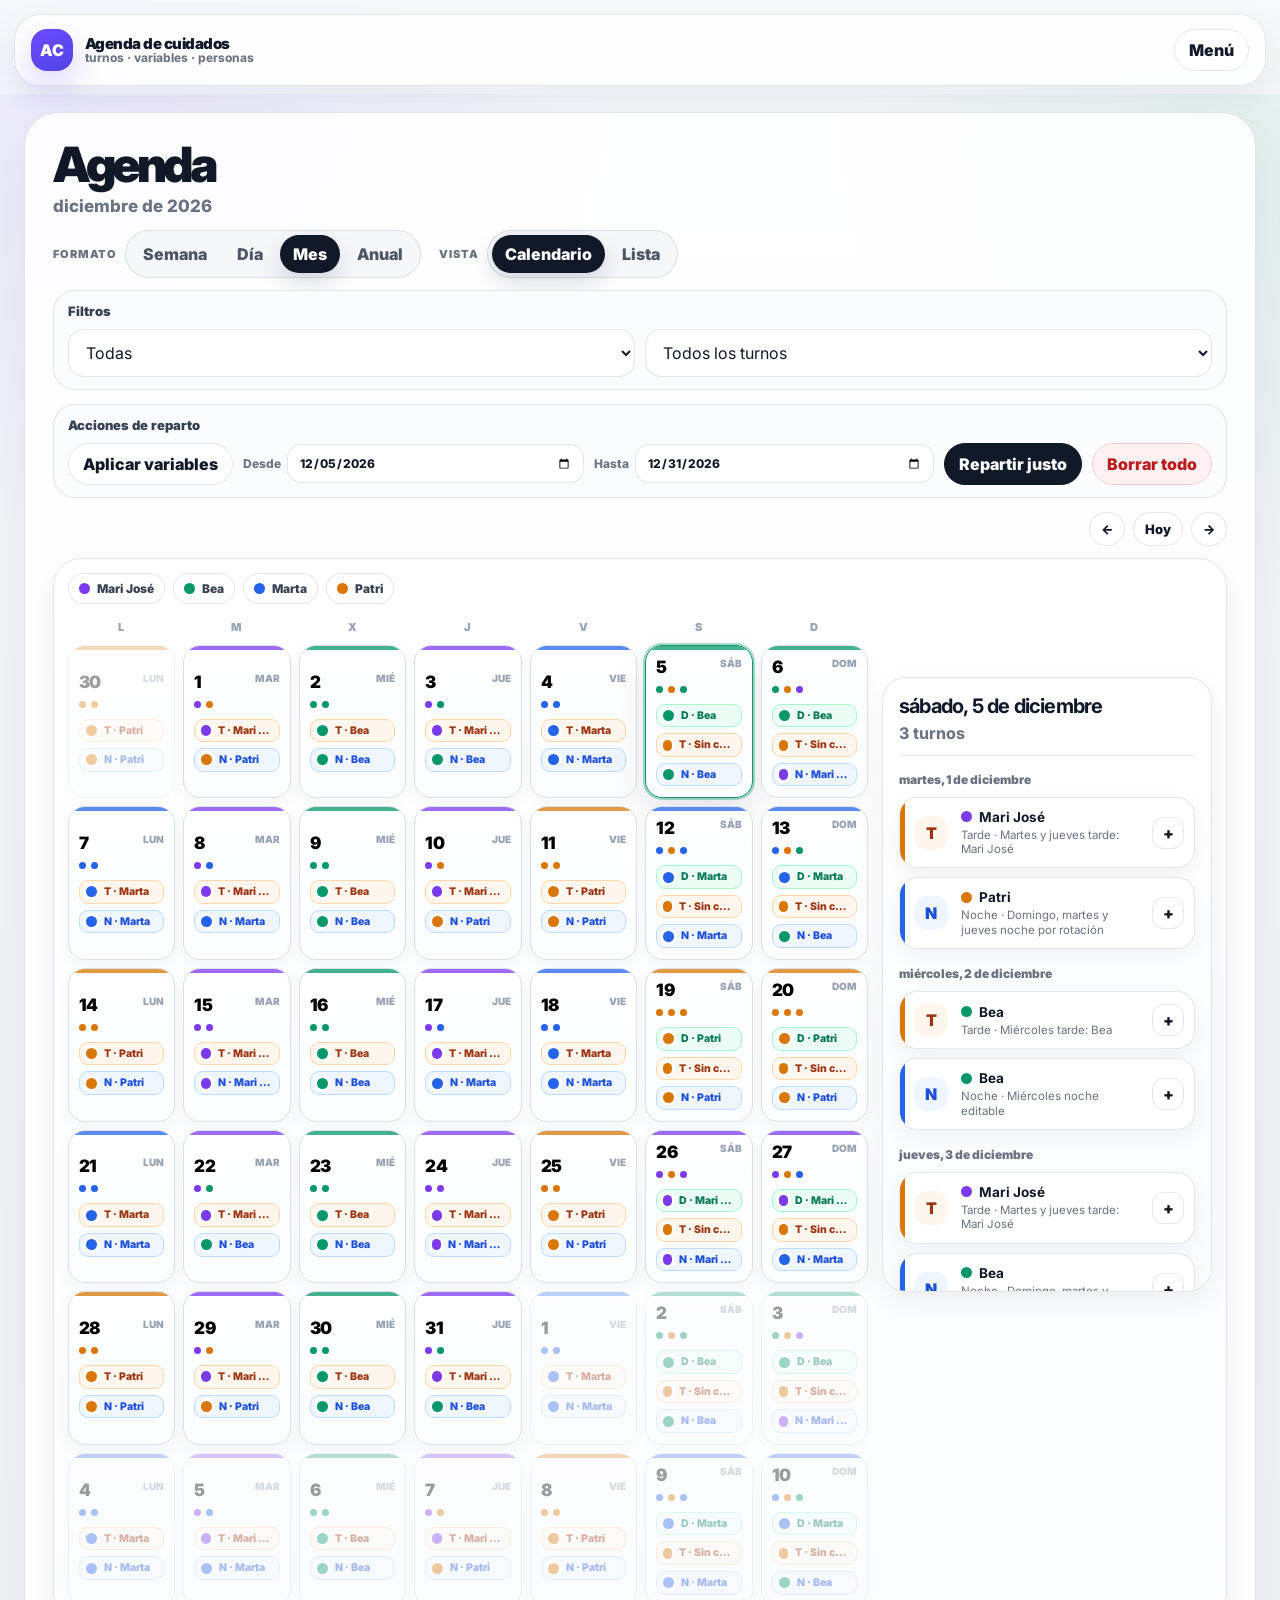
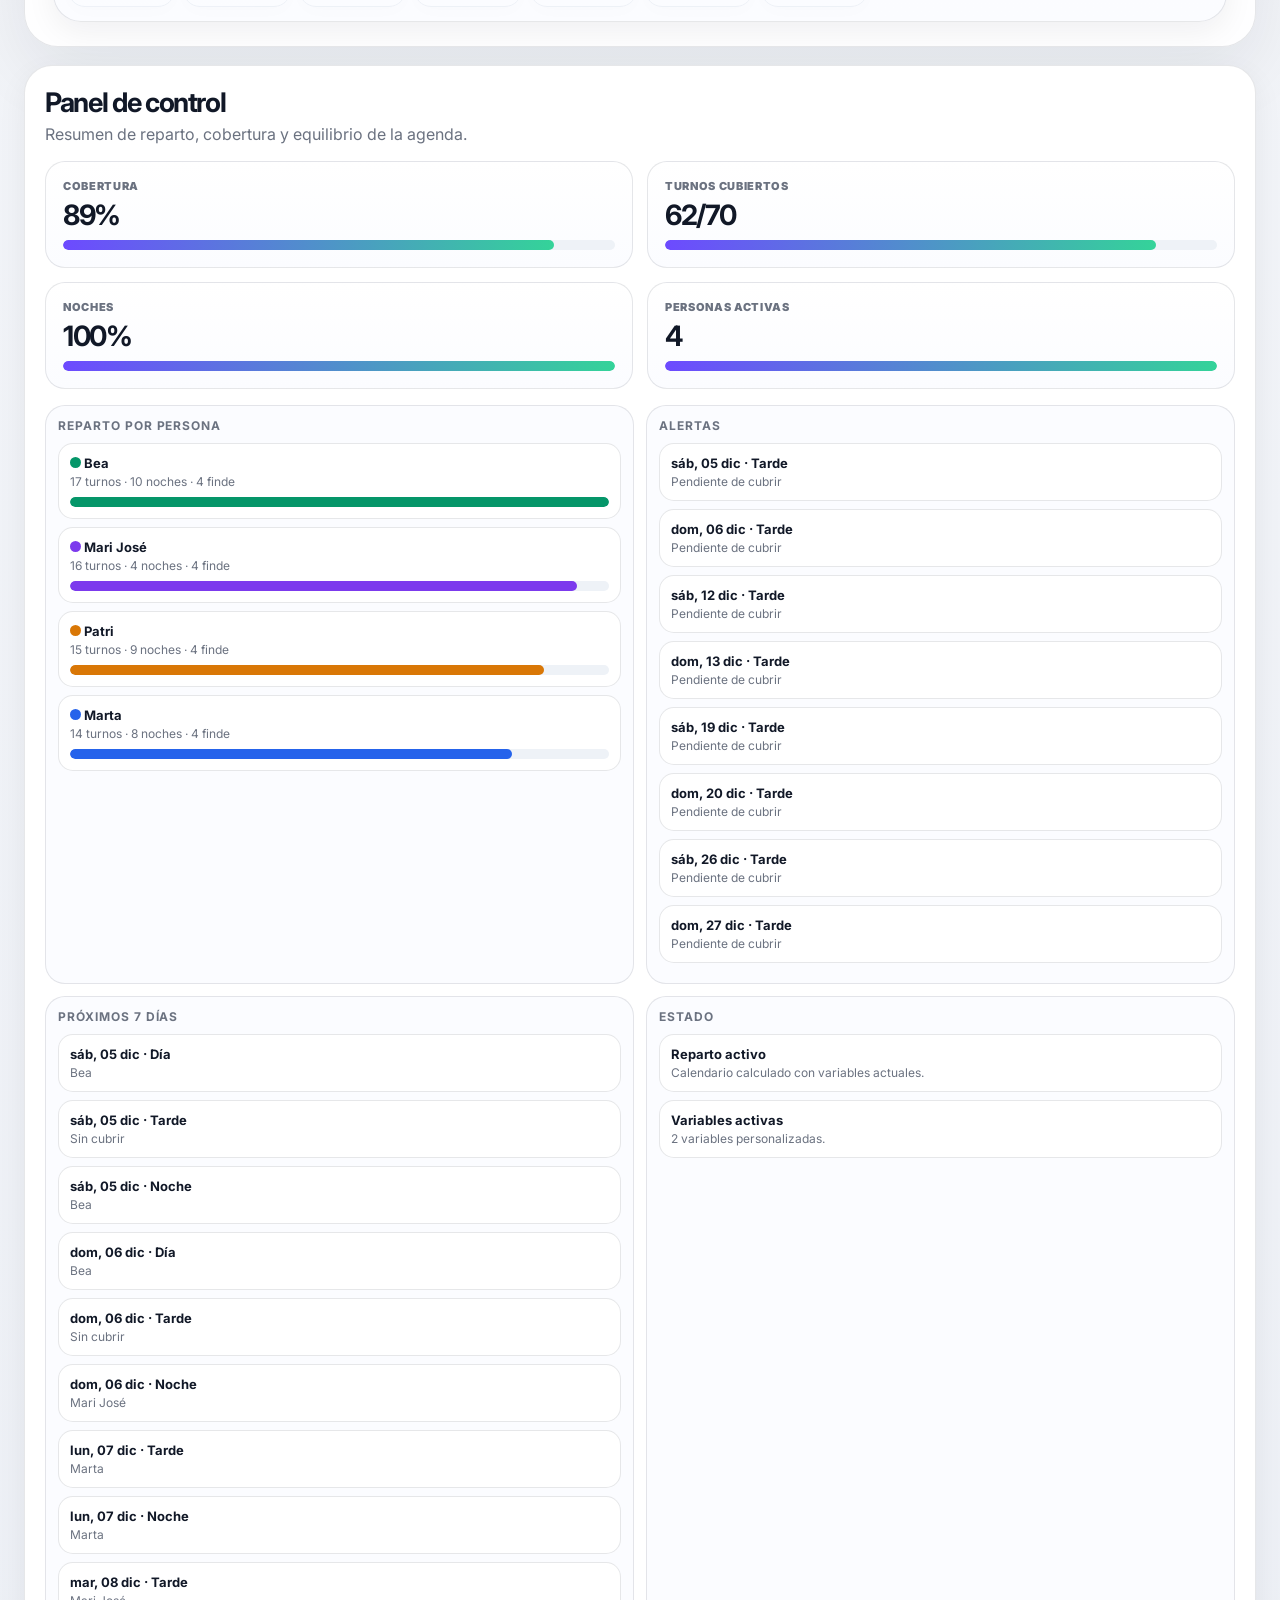
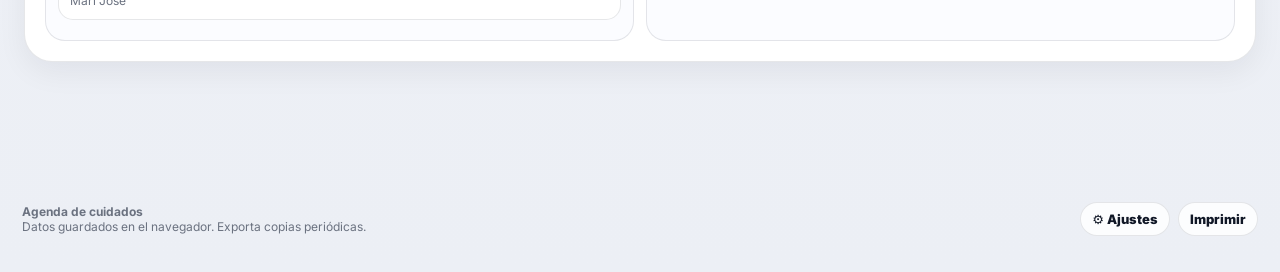
==== commit 7d24a717: "ggg" ====
--- a/index.html
+++ b/index.html
@@ -1,1234 +1,32 @@
-<!doctype html>
-<html lang="es" data-page="agenda" data-theme-choice="system">
-<head>
-  <meta charset="utf-8">
-  <meta name="viewport" content="width=device-width, initial-scale=1">
-  <title>Agenda de Cuidados | Agenda</title>
-  <meta name="description" content="Agenda diaria de cuidados con BBDD interna.">
-  <link rel="manifest" href="manifest.webmanifest">
-  <link rel="icon" href="assets/icons/icon.svg" type="image/svg+xml">
-<style>
-:root{
-  --bg:#f5f2eb;
-  --paper:#fffaf1;
-  --card:#ffffff;
-  --ink:#1b2826;
-  --muted:#687673;
-  --line:rgba(27,40,38,.13);
-  --green:#176b5a;
-  --green-2:#0f4f43;
-  --mint:#e4f4ed;
-  --blue:#276fbf;
-  --rose:#d95d6a;
-  --amber:#d5962b;
-  --red:#c74343;
-  --violet:#7253b8;
-  --shadow:0 22px 60px rgba(27,40,38,.11);
-  --shadow-sm:0 12px 30px rgba(27,40,38,.08);
-  --radius:26px;
-  --radius-sm:16px;
-  --max:1240px;
-  font-family:Inter,ui-sans-serif,system-ui,-apple-system,BlinkMacSystemFont,"Segoe UI",Roboto,Arial,sans-serif;
-}
-*{box-sizing:border-box}
-html{scroll-behavior:smooth;-webkit-text-size-adjust:100%}
-body{margin:0;background:var(--bg);color:var(--ink);font-feature-settings:"tnum" 1;overflow-x:hidden}
-a{color:inherit;text-decoration:none}
-button,input,select,textarea{font:inherit}
-button{cursor:pointer}
-.app-shell{min-height:100vh;position:relative;isolation:isolate}
-.app-shell:before{content:"";position:fixed;inset:0;z-index:-1;background:radial-gradient(circle at 8% 2%,rgba(213,150,43,.18),transparent 28rem),radial-gradient(circle at 94% 10%,rgba(23,107,90,.17),transparent 26rem),linear-gradient(180deg,#fffaf2 0%,#f5f2eb 55%,#eee9df 100%)}
-.topbar{position:sticky;top:0;z-index:50;background:rgba(245,242,235,.82);backdrop-filter:blur(18px);border-bottom:1px solid var(--line)}
-.nav{max-width:var(--max);margin:auto;padding:14px 20px;display:flex;align-items:center;justify-content:space-between;gap:18px}
-.brand{display:flex;align-items:center;gap:12px;min-width:190px}
-.brand-mark{width:44px;height:44px;border-radius:16px;background:linear-gradient(135deg,var(--green),#2ba982);display:grid;place-items:center;color:#fff;font-weight:950;box-shadow:0 12px 28px rgba(23,107,90,.23)}
-.brand-text strong{display:block;letter-spacing:-.04em;font-size:18px}.brand-text span{display:block;color:var(--muted);font-size:12px;font-weight:700;margin-top:1px}
-.nav-links{display:flex;gap:6px;align-items:center;justify-content:center;flex:1}.nav-links a{font-size:13px;font-weight:820;color:#485653;padding:10px 12px;border-radius:999px}.nav-links a.active,.nav-links a:hover{background:#fff;color:var(--green);box-shadow:var(--shadow-sm)}
-.nav-actions{display:flex;gap:10px;align-items:center}.menu-toggle{display:none;width:44px;height:44px;border:1px solid var(--line);background:#fff;border-radius:15px;position:relative}.menu-toggle span{position:absolute;left:12px;right:12px;height:2px;background:var(--ink);border-radius:2px;transition:.2s}.menu-toggle span:nth-child(1){top:14px}.menu-toggle span:nth-child(2){top:21px}.menu-toggle span:nth-child(3){top:28px}.menu-open .menu-toggle span:nth-child(1){top:21px;transform:rotate(45deg)}.menu-open .menu-toggle span:nth-child(2){opacity:0}.menu-open .menu-toggle span:nth-child(3){top:21px;transform:rotate(-45deg)}
-.btn{border:0;border-radius:999px;padding:12px 16px;display:inline-flex;align-items:center;justify-content:center;gap:8px;font-weight:850;white-space:nowrap;transition:.18s;min-height:44px}.btn:hover{transform:translateY(-1px)}.btn-primary{background:linear-gradient(135deg,var(--green),var(--green-2));color:#fff;box-shadow:0 14px 30px rgba(23,107,90,.22)}.btn-soft{background:#fff;color:var(--ink);border:1px solid var(--line)}.btn-amber{background:linear-gradient(135deg,var(--amber),#f0c46e);color:#2f1b04;box-shadow:0 14px 30px rgba(213,150,43,.22)}.btn-danger{background:#fff1f1;color:var(--red);border:1px solid rgba(199,67,67,.18)}.btn-blue{background:#eef6ff;color:var(--blue);border:1px solid rgba(39,111,191,.15)}.btn-full{width:100%}
-.main{max-width:var(--max);margin:auto;padding:28px 20px 70px}.page-head{display:grid;grid-template-columns:1fr auto;gap:18px;align-items:end;margin:20px 0 22px}.eyebrow{display:inline-flex;align-items:center;gap:8px;border:1px solid rgba(23,107,90,.15);background:rgba(23,107,90,.09);color:var(--green-2);border-radius:999px;padding:8px 11px;font-size:12px;font-weight:900;margin-bottom:12px}.eyebrow:before{content:"";width:8px;height:8px;border-radius:50%;background:var(--amber);box-shadow:0 0 0 5px rgba(213,150,43,.14)}
-h1{font-size:clamp(34px,5.2vw,64px);line-height:.94;letter-spacing:-.065em;margin:0;font-weight:950;max-width:820px}h1 span{color:var(--green)}.lead{font-size:18px;line-height:1.55;color:#51605d;max-width:720px;margin:16px 0 0}.muted{color:var(--muted)}.small{font-size:12px;color:var(--muted);line-height:1.45}.grid{display:grid;gap:18px}.grid-2{grid-template-columns:repeat(2,1fr)}.grid-3{grid-template-columns:repeat(3,1fr)}.grid-4{grid-template-columns:repeat(4,1fr)}.span-2{grid-column:span 2}.span-3{grid-column:span 3}.card{background:rgba(255,255,255,.82);border:1px solid var(--line);border-radius:var(--radius);padding:22px;box-shadow:var(--shadow-sm);position:relative;overflow:hidden}.card.clean{overflow:visible}.card h2,.card h3{letter-spacing:-.04em;line-height:1.08;margin:0 0 12px}.card h2{font-size:26px}.card h3{font-size:20px}.card p{color:#5e6b68;line-height:1.55}.hero-card{padding:28px;background:linear-gradient(135deg,#fff 0%,#f0fbf5 100%)}.hero-actions{display:flex;gap:12px;flex-wrap:wrap;margin-top:22px}.kpis{display:grid;grid-template-columns:repeat(4,1fr);gap:14px}.kpi{background:#fff;border:1px solid var(--line);border-radius:22px;padding:18px;box-shadow:var(--shadow-sm)}.kpi span{display:block;font-size:12px;color:var(--muted);font-weight:800;margin-bottom:8px}.kpi strong{font-size:30px;letter-spacing:-.045em;display:block}.kpi small{color:var(--muted);font-weight:700}.section-title{display:flex;align-items:end;justify-content:space-between;gap:12px;margin:28px 0 14px}.section-title h2{margin:0;font-size:30px;letter-spacing:-.05em}.list{display:grid;gap:12px}.item{background:#fff;border:1px solid var(--line);border-radius:22px;padding:16px;box-shadow:0 10px 22px rgba(27,40,38,.06);display:grid;gap:12px}.item-top{display:flex;justify-content:space-between;gap:12px;align-items:start}.item-title{font-weight:950;letter-spacing:-.025em}.item-meta{color:var(--muted);font-size:13px;line-height:1.45;margin-top:4px}.item-actions{display:flex;gap:8px;flex-wrap:wrap}.pill{display:inline-flex;align-items:center;gap:6px;border-radius:999px;padding:7px 10px;font-size:12px;font-weight:850;border:1px solid var(--line);background:#fff;color:#40504c}.pill.ok{background:#ecfbf4;color:var(--green);border-color:rgba(23,107,90,.18)}.pill.warn{background:#fff7e8;color:#8a5b12;border-color:rgba(213,150,43,.2)}.pill.bad{background:#fff0f0;color:var(--red);border-color:rgba(199,67,67,.2)}.pill.blue{background:#eef6ff;color:var(--blue);border-color:rgba(39,111,191,.18)}.pill.violet{background:#f3efff;color:var(--violet);border-color:rgba(114,83,184,.18)}
-.timeline{display:grid;gap:10px}.time-row{display:grid;grid-template-columns:76px 1fr;gap:12px;align-items:stretch}.time-label{color:var(--muted);font-weight:900;font-size:13px;padding-top:14px}.time-slot{border:1px dashed rgba(27,40,38,.16);border-radius:20px;min-height:58px;padding:10px;background:rgba(255,255,255,.55)}.task-card{display:grid;gap:8px;background:#fff;border:1px solid var(--line);border-radius:18px;padding:12px}.task-card.done{opacity:.62;background:#f4fbf7}.care-row{display:grid;grid-template-columns:auto 1fr auto;gap:12px;align-items:center}.check{width:38px;height:38px;border-radius:14px;border:1px solid var(--line);background:#fff;display:grid;place-items:center;font-weight:950;color:var(--green)}.done .check{background:var(--green);color:#fff}.quick-grid{display:grid;grid-template-columns:repeat(4,1fr);gap:10px}.quick{background:#fff;border:1px solid var(--line);border-radius:20px;padding:16px;text-align:left;display:grid;gap:6px}.quick b{font-size:16px}.quick span{font-size:12px;color:var(--muted);font-weight:760}.calendar-strip{display:grid;grid-template-columns:repeat(7,1fr);gap:8px;margin:10px 0 18px}.day-btn{border:1px solid var(--line);background:#fff;border-radius:20px;padding:12px 8px;display:grid;gap:4px;text-align:center}.day-btn.active{background:var(--green);color:#fff;box-shadow:0 14px 30px rgba(23,107,90,.22)}.day-btn small{font-size:11px;color:inherit;opacity:.78}.day-btn b{font-size:20px}.tabs{display:flex;gap:8px;flex-wrap:wrap;margin:0 0 18px}.tab{border:1px solid var(--line);background:#fff;border-radius:999px;padding:10px 13px;font-weight:850}.tab.active{background:var(--ink);color:#fff}.table-wrap{overflow:auto;border:1px solid var(--line);border-radius:22px;background:#fff}table{border-collapse:collapse;width:100%;min-width:720px}th,td{text-align:left;border-bottom:1px solid var(--line);padding:13px 14px;vertical-align:top}th{font-size:12px;text-transform:uppercase;letter-spacing:.06em;color:var(--muted);background:#fbfaf6}tr:last-child td{border-bottom:0}label{display:grid;gap:7px;font-size:13px;color:#3d4a47;font-weight:850}.form-grid{display:grid;grid-template-columns:repeat(2,1fr);gap:14px}.full{grid-column:1/-1}input,select,textarea{width:100%;border:1px solid rgba(27,40,38,.16);border-radius:16px;background:#fff;color:var(--ink);padding:13px 14px;outline:none}textarea{min-height:110px;resize:vertical}input:focus,select:focus,textarea:focus{border-color:var(--green);box-shadow:0 0 0 4px rgba(23,107,90,.1)}.form-actions{display:flex;gap:10px;flex-wrap:wrap;margin-top:16px}.split{display:grid;grid-template-columns:.85fr 1.15fr;gap:18px}.profile{display:grid;grid-template-columns:90px 1fr;gap:18px;align-items:center}.avatar{width:90px;height:90px;border-radius:28px;background:linear-gradient(135deg,var(--green),#71c8a5);color:#fff;display:grid;place-items:center;font-size:36px;font-weight:950;box-shadow:0 18px 40px rgba(23,107,90,.18)}.meter{height:12px;border-radius:999px;background:#edf0ec;overflow:hidden}.meter span{display:block;height:100%;background:linear-gradient(90deg,var(--green),#74c8a4);border-radius:inherit}.alert{border:1px solid rgba(213,150,43,.22);background:#fff8e7;color:#6d4710;border-radius:22px;padding:16px;line-height:1.5}.danger-note{border-color:rgba(199,67,67,.2);background:#fff1f1;color:#8d2727}.modal{position:fixed;inset:0;background:rgba(16,27,25,.35);z-index:90;display:none;align-items:center;justify-content:center;padding:20px}.modal.open{display:flex}.modal-card{background:#fff;border-radius:30px;box-shadow:0 40px 120px rgba(0,0,0,.28);width:min(760px,100%);max-height:88vh;overflow:auto;padding:24px;border:1px solid var(--line)}.modal-head{display:flex;align-items:center;justify-content:space-between;gap:14px;margin-bottom:16px}.close{width:42px;height:42px;border-radius:14px;background:#f4f2ec;border:1px solid var(--line);font-weight:950}.toast{position:fixed;left:50%;bottom:20px;transform:translateX(-50%);z-index:120;background:#10231f;color:#fff;border-radius:999px;padding:12px 16px;font-weight:900;box-shadow:0 18px 40px rgba(0,0,0,.22);max-width:calc(100vw - 26px);text-align:center}.empty{border:1px dashed rgba(27,40,38,.2);border-radius:22px;padding:20px;text-align:center;color:var(--muted);background:rgba(255,255,255,.55)}.searchbar{display:flex;gap:10px;flex-wrap:wrap;margin-bottom:14px}.searchbar input,.searchbar select{max-width:260px}.progress-cards{display:grid;grid-template-columns:repeat(3,1fr);gap:14px}.log-card{background:#fff;border:1px solid var(--line);border-radius:22px;padding:16px}.log-card strong{display:block;margin-bottom:6px}.footer{max-width:var(--max);margin:auto;padding:26px 20px 46px;color:var(--muted);font-size:12px;line-height:1.5;border-top:1px solid var(--line)}
-@media(max-width:980px){.nav-links{position:fixed;right:14px;top:76px;width:min(360px,calc(100vw - 28px));background:#fff;border:1px solid var(--line);box-shadow:var(--shadow);border-radius:24px;padding:10px;display:grid;justify-content:stretch;transform:translateY(-10px);opacity:0;pointer-events:none;transition:.18s}.nav-links.open{opacity:1;transform:translateY(0);pointer-events:auto}.nav-links a{padding:14px}.menu-toggle{display:block}.nav-actions .btn-soft{display:none}.page-head,.split{grid-template-columns:1fr}.grid-4,.kpis{grid-template-columns:repeat(2,1fr)}.grid-3,.progress-cards{grid-template-columns:1fr 1fr}.span-2,.span-3{grid-column:auto}}
-@media(max-width:660px){.main{padding:18px 14px 60px}.nav{padding:12px 14px}.brand{min-width:auto}.brand-text span{display:none}.page-head{margin-top:14px}h1{font-size:42px}.lead{font-size:16px}.grid-2,.grid-3,.grid-4,.kpis,.quick-grid,.form-grid,.progress-cards{grid-template-columns:1fr}.hero-actions .btn,.form-actions .btn{width:100%}.card{padding:18px;border-radius:22px}.calendar-strip{grid-template-columns:repeat(4,1fr)}.time-row{grid-template-columns:58px 1fr}.time-label{font-size:12px}.searchbar input,.searchbar select{max-width:none}.profile{grid-template-columns:1fr;text-align:center}.avatar{margin:auto}.item-top{display:grid}.nav-actions{gap:8px}.btn{padding:11px 14px}.modal{padding:10px}.modal-card{padding:18px;border-radius:24px}}
-@media print{.topbar,.hero-actions,.form-actions,.item-actions,.tabs,.searchbar,.footer,.modal{display:none!important}.main{max-width:none}.card,.item{box-shadow:none}.app-shell:before{display:none}}
-
-
-/* TURNO CALENDAR · DISEÑO PROFESIONAL UNIFICADO */
-.turnos-head{align-items:stretch}.turnos-mini{min-width:300px;display:grid;align-content:center}.turnos-mini .mini-line{display:flex;justify-content:space-between;gap:14px;border-bottom:1px solid var(--line);padding:9px 0}.turnos-mini .mini-line:last-child{border-bottom:0}.turnos-panel{overflow:visible}.turnos-format-row{display:flex;justify-content:flex-start;margin-bottom:12px}.turnos-format{margin:0}.turnos-control-grid{display:grid;grid-template-columns:1fr 1.25fr;gap:12px;margin:0 0 16px}.turnos-box{padding:0;box-shadow:var(--shadow-sm);overflow:hidden}.turnos-box summary{list-style:none;display:flex;justify-content:space-between;align-items:center;gap:12px;padding:16px 18px;font-weight:950;letter-spacing:-.02em;cursor:pointer}.turnos-box summary::-webkit-details-marker{display:none}.turnos-box summary:after{content:"+";width:30px;height:30px;border-radius:999px;background:var(--mint);display:grid;place-items:center;color:var(--green);font-size:20px}.turnos-box[open] summary:after{content:"–"}.turnos-box-body{display:grid;grid-template-columns:repeat(2,1fr);gap:12px;padding:0 18px 18px}.reparto-body{grid-template-columns:auto 1fr 1fr auto auto;align-items:end}.turnos-calendar-top{display:flex;align-items:end;justify-content:space-between;gap:14px;margin:10px 0 16px}.turnos-calendar-top h2{margin:0;font-size:30px;letter-spacing:-.05em}.turnos-nav{display:flex;gap:8px;flex-wrap:wrap}.turnos-layout{display:grid;grid-template-columns:minmax(0,1fr) 380px;gap:18px;align-items:start}.turnos-month-card{background:#fff;border:1px solid var(--line);border-radius:var(--radius);padding:16px;box-shadow:var(--shadow-sm)}.turnos-legend{display:flex;gap:8px;flex-wrap:wrap;margin-bottom:14px}.turnos-legend .pill i,.turnos-dot{width:9px;height:9px;border-radius:999px;display:inline-block}.turnos-weekdays{display:grid;grid-template-columns:repeat(7,1fr);gap:6px;margin-bottom:7px}.turnos-weekdays span{text-align:center;font-size:12px;font-weight:900;color:var(--muted);text-transform:uppercase}.turnos-grid{display:grid;grid-template-columns:repeat(7,minmax(0,1fr));gap:7px}.turnos-day{min-height:108px;border:1px solid var(--line);background:#fff;border-radius:20px;padding:9px;text-align:left;box-shadow:0 8px 20px rgba(27,40,38,.04);display:grid;align-content:start;gap:6px}.turnos-day.out{opacity:.35}.turnos-day.has-items{border-color:var(--accent);box-shadow:inset 0 4px 0 var(--accent),0 10px 24px rgba(27,40,38,.06)}.turnos-day.selected,.turnos-day.today{background:linear-gradient(180deg,#fff,#f0fbf5);border-color:rgba(23,107,90,.25)}.turnos-day-head{display:flex;justify-content:space-between;align-items:center}.turnos-num{width:30px;height:30px;border-radius:999px;display:grid;place-items:center;font-weight:950}.turnos-day.selected .turnos-num,.turnos-day.today .turnos-num{background:var(--green);color:#fff}.turnos-week{font-size:11px;color:var(--muted);font-weight:850;text-transform:uppercase}.turnos-dots{display:flex;gap:4px;flex-wrap:wrap}.turnos-mini-shifts{display:grid;gap:5px}.turnos-mini-shift{display:flex;align-items:center;gap:6px;border-radius:13px;padding:6px 7px;font-size:11px;font-weight:900;min-width:0}.turnos-mini-shift b{overflow:hidden;text-overflow:ellipsis;white-space:nowrap}.turnos-mini-shift.dia{background:#ecfbf4;color:var(--green)}.turnos-mini-shift.tarde{background:#fff7e8;color:#8a5b12}.turnos-mini-shift.noche{background:#eef6ff;color:var(--blue)}.turnos-feed{position:sticky;top:92px;background:#fff;border:1px solid var(--line);border-radius:var(--radius);padding:16px;box-shadow:var(--shadow-sm);max-height:calc(100vh - 120px);overflow:auto}.turnos-feed h3{margin:0 0 4px;font-size:23px;letter-spacing:-.04em}.turnos-feed-date{font-size:13px;color:var(--muted);font-weight:900;margin:14px 0 8px}.turnos-shift-card{border:1px solid var(--line);border-left:6px solid var(--shift);border-radius:20px;background:linear-gradient(90deg,var(--soft),#fff 45%);padding:13px;display:grid;grid-template-columns:48px 1fr auto;gap:12px;align-items:center;margin-bottom:8px}.turnos-shift-card.dia{--shift:var(--green);--soft:#ecfbf4}.turnos-shift-card.tarde{--shift:var(--amber);--soft:#fff7e8}.turnos-shift-card.noche{--shift:var(--blue);--soft:#eef6ff}.turnos-shift-icon{width:46px;height:46px;border-radius:16px;background:var(--soft);color:var(--shift);display:grid;place-items:center;font-weight:950}.turnos-person strong{display:flex;align-items:center;gap:7px}.turnos-person span{display:block;margin-top:3px;color:var(--muted);font-size:12px;font-weight:750}.turnos-approval{border:1px solid rgba(23,107,90,.18);background:#f0fbf5;border-radius:22px;padding:16px;margin-bottom:14px}.turnos-approval .kpis{margin:12px 0}.person-color{width:48px;height:44px;padding:3px;border-radius:14px}.turnos-person-row{display:grid;grid-template-columns:auto 1fr auto;gap:12px;align-items:center}.turnos-avatar{width:52px;height:52px;border-radius:18px;display:grid;place-items:center;color:#fff;font-weight:950}.turnos-year{display:grid;grid-template-columns:repeat(3,1fr);gap:12px}.turnos-year .item{cursor:pointer}.turnos-list{display:grid;gap:10px}.turnos-hidden{display:none!important}
-@media(max-width:1100px){.turnos-layout{grid-template-columns:1fr}.turnos-feed{position:relative;top:auto;max-height:none}.reparto-body{grid-template-columns:1fr 1fr}.reparto-body .btn{width:100%}}
-@media(max-width:980px){.turnos-head{grid-template-columns:1fr}.turnos-mini{min-width:0}.turnos-control-grid{grid-template-columns:1fr}.turnos-box:not([open]) .turnos-box-body{display:none}.turnos-box-body{grid-template-columns:1fr;padding:0 14px 14px}.turnos-format{display:flex;overflow-x:auto;flex-wrap:nowrap;padding-bottom:2px}.turnos-format .tab{flex:0 0 auto}.turnos-calendar-top{display:grid;gap:10px}.turnos-nav{display:grid;grid-template-columns:1fr 1fr 1fr;width:100%;gap:8px}.turnos-nav .btn{font-size:12px;padding:10px 8px;min-width:0}.turnos-month-card{padding:11px;border-radius:22px}.turnos-grid{gap:4px}.turnos-day{min-height:58px;border-radius:16px;padding:6px 4px}.turnos-day.out{visibility:hidden}.turnos-day-head{justify-content:center}.turnos-num{width:28px;height:28px;font-size:13px}.turnos-week,.turnos-mini-shifts{display:none}.turnos-dots{justify-content:center}.turnos-dot{width:6px;height:6px}.turnos-weekdays{gap:2px}.turnos-shift-card{grid-template-columns:44px 1fr auto;padding:11px;border-radius:18px}.turnos-shift-icon{width:42px;height:42px;border-radius:15px}.turnos-year{grid-template-columns:1fr}.turnos-person-row{grid-template-columns:auto 1fr}.turnos-person-row .item-actions{grid-column:1/-1}.turnos-legend{overflow-x:auto;flex-wrap:nowrap}.turnos-legend .pill{flex:0 0 auto}}
-@media(max-width:520px){.turnos-nav{grid-template-columns:1fr}.turnos-nav .btn{font-size:13px}.reparto-body{grid-template-columns:1fr}.turnos-shift-card{grid-template-columns:42px 1fr}.turnos-shift-card .btn{grid-column:1/-1;width:100%}}
-
-
-/* BULMA THEMES · CSS VARIABLES + LIGHT/DARK/SYSTEM
-   Inspirado en Bulma: tema = colección de variables CSS, con :root,
-   prefers-color-scheme, [data-theme=light|dark] y .theme-light/.theme-dark. */
-:root,
-[data-theme="light"],
-.theme-light{
-  color-scheme: light;
-  --bulma-scheme-h: 42;
-  --bulma-scheme-s: 42%;
-  --bulma-light-l: 97%;
-  --bulma-dark-l: 16%;
-  --bulma-primary-h: 165;
-  --bulma-primary-s: 66%;
-  --bulma-primary-l: 26%;
-  --bulma-link-h: 212;
-  --bulma-link-s: 65%;
-  --bulma-link-l: 45%;
-  --bulma-info-h: 212;
-  --bulma-success-h: 154;
-  --bulma-warning-h: 39;
-  --bulma-danger-h: 0;
-  --bulma-radius-small: 12px;
-  --bulma-radius: 18px;
-  --bulma-radius-large: 28px;
-  --bulma-shadow: 0 22px 60px rgba(27,40,38,.11);
-
-  --bg:#f5f2eb;
-  --paper:#fffaf1;
-  --card:#ffffff;
-  --ink:#1b2826;
-  --muted:#687673;
-  --line:rgba(27,40,38,.13);
-  --green:#176b5a;
-  --green-2:#0f4f43;
-  --mint:#e4f4ed;
-  --blue:#276fbf;
-  --rose:#d95d6a;
-  --amber:#d5962b;
-  --red:#c74343;
-  --violet:#7253b8;
-  --control-bg:#ffffff;
-  --control-text:#1b2826;
-  --control-border:rgba(27,40,38,.16);
-  --surface-1:rgba(255,255,255,.82);
-  --surface-2:#ffffff;
-  --surface-3:#fbfaf6;
-  --surface-soft:rgba(255,255,255,.55);
-  --focus-ring:rgba(23,107,90,.16);
-  --theme-bg:rgba(245,242,235,.82);
-  --shadow:0 22px 60px rgba(27,40,38,.11);
-  --shadow-sm:0 12px 30px rgba(27,40,38,.08);
-}
-
-@media (prefers-color-scheme: dark){
-  :root:not([data-theme="light"]):not([data-theme="dark"]){
-    color-scheme: dark;
-    --bulma-light-l: 18%;
-    --bulma-dark-l: 94%;
-    --bulma-primary-l: 62%;
-    --bulma-link-l: 68%;
-    --bg:#121816;
-    --paper:#161f1c;
-    --card:#1b2522;
-    --ink:#eef6f2;
-    --muted:#a7b7b1;
-    --line:rgba(233,245,240,.14);
-    --green:#63d0ad;
-    --green-2:#92e0c6;
-    --mint:#17382f;
-    --blue:#7bb7ff;
-    --rose:#ff8ea0;
-    --amber:#f2bd5d;
-    --red:#ff7979;
-    --violet:#b69af4;
-    --control-bg:#202c28;
-    --control-text:#eef6f2;
-    --control-border:rgba(233,245,240,.16);
-    --surface-1:rgba(27,37,34,.86);
-    --surface-2:#202c28;
-    --surface-3:#17211e;
-    --surface-soft:rgba(255,255,255,.04);
-    --focus-ring:rgba(99,208,173,.22);
-    --theme-bg:rgba(18,24,22,.88);
-    --shadow:0 26px 80px rgba(0,0,0,.34);
-    --shadow-sm:0 16px 42px rgba(0,0,0,.24);
-  }
-}
-
-[data-theme="dark"],
-.theme-dark{
-  color-scheme: dark;
-  --bulma-light-l: 18%;
-  --bulma-dark-l: 94%;
-  --bulma-primary-l: 62%;
-  --bulma-link-l: 68%;
-  --bg:#121816;
-  --paper:#161f1c;
-  --card:#1b2522;
-  --ink:#eef6f2;
-  --muted:#a7b7b1;
-  --line:rgba(233,245,240,.14);
-  --green:#63d0ad;
-  --green-2:#92e0c6;
-  --mint:#17382f;
-  --blue:#7bb7ff;
-  --rose:#ff8ea0;
-  --amber:#f2bd5d;
-  --red:#ff7979;
-  --violet:#b69af4;
-  --control-bg:#202c28;
-  --control-text:#eef6f2;
-  --control-border:rgba(233,245,240,.16);
-  --surface-1:rgba(27,37,34,.86);
-  --surface-2:#202c28;
-  --surface-3:#17211e;
-  --surface-soft:rgba(255,255,255,.04);
-  --focus-ring:rgba(99,208,173,.22);
-  --theme-bg:rgba(18,24,22,.88);
-  --shadow:0 26px 80px rgba(0,0,0,.34);
-  --shadow-sm:0 16px 42px rgba(0,0,0,.24);
-}
-
-body{background:var(--bg)!important;color:var(--ink)!important;}
-.app-shell:before{background:radial-gradient(circle at 8% 2%,color-mix(in srgb,var(--amber) 20%,transparent),transparent 28rem),radial-gradient(circle at 94% 10%,color-mix(in srgb,var(--green) 18%,transparent),transparent 26rem),linear-gradient(180deg,var(--paper) 0%,var(--bg) 55%,color-mix(in srgb,var(--bg) 86%,var(--ink)) 100%)!important;}
-.topbar{background:var(--theme-bg)!important;border-bottom-color:var(--line)!important;}
-.brand-text strong,h1,h2,h3,.item-title,.quick b,.kpi strong,.turnos-person strong{color:var(--ink)!important;}
-.lead,.muted,.small,.brand-text span,.item-meta,.quick span,.kpi span,.kpi small,.time-label,.footer,.card p{color:var(--muted)!important;}
-.card,.kpi,.item,.quick,.task-card,.log-card,.table-wrap,.modal-card,.day-btn,.tab,.turnos-panel,.turnos-month-card,.turnos-feed,.turnos-day,.turnos-box,.turnos-shift-card,.turnos-approval,.reparto-body{background:var(--surface-1)!important;border-color:var(--line)!important;box-shadow:var(--shadow-sm)!important;}
-.hero-card{background:linear-gradient(135deg,var(--surface-2) 0%,color-mix(in srgb,var(--green) 10%,var(--surface-2)) 100%)!important;}
-.time-slot,.empty{background:var(--surface-soft)!important;border-color:var(--line)!important;color:var(--muted)!important;}
-.nav-links a{color:var(--muted)!important;}
-.nav-links a.active,.nav-links a:hover{background:var(--surface-2)!important;color:var(--green)!important;box-shadow:var(--shadow-sm)!important;}
-.btn-soft,.tab,.btn{border-color:var(--line);}
-.btn-soft{background:var(--surface-2)!important;color:var(--ink)!important;}
-.btn-primary{background:linear-gradient(135deg,var(--green),var(--green-2))!important;color:color-mix(in srgb,var(--bg) 96%,white)!important;}
-.btn-amber{background:linear-gradient(135deg,var(--amber),color-mix(in srgb,var(--amber) 60%,white))!important;color:#2f1b04!important;}
-.btn-blue{background:color-mix(in srgb,var(--blue) 14%,var(--surface-2))!important;color:var(--blue)!important;border-color:color-mix(in srgb,var(--blue) 24%,transparent)!important;}
-.btn-danger{background:color-mix(in srgb,var(--red) 12%,var(--surface-2))!important;color:var(--red)!important;border-color:color-mix(in srgb,var(--red) 22%,transparent)!important;}
-input,select,textarea{background:var(--control-bg)!important;color:var(--control-text)!important;border-color:var(--control-border)!important;}
-input::placeholder,textarea::placeholder{color:color-mix(in srgb,var(--muted) 70%,transparent)!important;}
-input:focus,select:focus,textarea:focus{border-color:var(--green)!important;box-shadow:0 0 0 4px var(--focus-ring)!important;}
-table{background:var(--surface-2)!important;color:var(--ink)!important;}th{background:var(--surface-3)!important;color:var(--muted)!important;}td,th{border-color:var(--line)!important;}
-.pill{background:var(--surface-2)!important;color:var(--ink)!important;border-color:var(--line)!important;}.pill.ok{background:color-mix(in srgb,var(--green) 15%,var(--surface-2))!important;color:var(--green)!important;border-color:color-mix(in srgb,var(--green) 25%,transparent)!important;}.pill.warn{background:color-mix(in srgb,var(--amber) 17%,var(--surface-2))!important;color:var(--amber)!important;border-color:color-mix(in srgb,var(--amber) 28%,transparent)!important;}.pill.bad{background:color-mix(in srgb,var(--red) 13%,var(--surface-2))!important;color:var(--red)!important;border-color:color-mix(in srgb,var(--red) 24%,transparent)!important;}.pill.blue{background:color-mix(in srgb,var(--blue) 14%,var(--surface-2))!important;color:var(--blue)!important;border-color:color-mix(in srgb,var(--blue) 24%,transparent)!important;}.pill.violet{background:color-mix(in srgb,var(--violet) 14%,var(--surface-2))!important;color:var(--violet)!important;border-color:color-mix(in srgb,var(--violet) 24%,transparent)!important;}
-.meter{background:color-mix(in srgb,var(--muted) 18%,transparent)!important;}.meter span{background:linear-gradient(90deg,var(--green),color-mix(in srgb,var(--green) 70%,white))!important;}
-.menu-toggle{background:var(--surface-2)!important;border-color:var(--line)!important;}.menu-toggle span{background:var(--ink)!important;}
-.close{background:var(--surface-2)!important;color:var(--ink)!important;border-color:var(--line)!important;}
-.day-btn.active,.tab.active{background:var(--green)!important;color:color-mix(in srgb,var(--bg) 96%,white)!important;}
-.day-btn small,.day-btn b{color:inherit!important;}
-.alert{background:color-mix(in srgb,var(--amber) 15%,var(--surface-2))!important;color:var(--amber)!important;border-color:color-mix(in srgb,var(--amber) 30%,transparent)!important;}.danger-note{background:color-mix(in srgb,var(--red) 13%,var(--surface-2))!important;color:var(--red)!important;border-color:color-mix(in srgb,var(--red) 24%,transparent)!important;}
-:focus-visible{outline:3px solid var(--green)!important;outline-offset:3px;box-shadow:0 0 0 6px var(--focus-ring)!important;}
-
-.theme-switch{display:flex;gap:4px;padding:4px;border:1px solid var(--line);background:var(--surface-2);border-radius:999px;box-shadow:var(--shadow-sm);align-items:center;}
-.theme-switch button{border:0;background:transparent;color:var(--muted);font-size:12px;font-weight:900;border-radius:999px;padding:8px 10px;line-height:1;min-height:32px;cursor:pointer;}
-.theme-switch button:hover{background:color-mix(in srgb,var(--green) 9%,transparent);color:var(--green);}
-.theme-switch button[aria-pressed="true"]{background:var(--green);color:color-mix(in srgb,var(--bg) 96%,white);}
-[data-theme="dark"] .theme-switch button[aria-pressed="true"],.theme-dark .theme-switch button[aria-pressed="true"]{color:#10231f;}
-.theme-switch-label{position:absolute;width:1px;height:1px;padding:0;margin:-1px;overflow:hidden;clip:rect(0,0,0,0);white-space:nowrap;border:0;}
-
-@media(max-width:980px){
-  .theme-switch{order:-1;width:100%;justify-content:space-between;border-radius:18px;margin:6px 0 2px;}
-  .theme-switch button{flex:1;min-height:38px;}
-}
-
-@media print{.theme-switch{display:none!important;}}
-
-
-/* BULMA DOCS · SISTEMA COMPLETO DE UI SIN DEPENDENCIAS EXTERNAS
-   Ideas aplicadas: variables, temas, dark mode, paletas, skeletons,
-   box/button/content/table/tag/title, navbar/panel/tabs/modal/message,
-   form controls, columns/grid, container/section/footer y helpers. */
-:root{
-  --bulma-family-primary: Inter, ui-sans-serif, system-ui, -apple-system, BlinkMacSystemFont, "Segoe UI", sans-serif;
-  --bulma-radius-small: 10px;
-  --bulma-radius: 16px;
-  --bulma-radius-large: 24px;
-  --bulma-radius-rounded: 999px;
-  --bulma-speed: 160ms;
-  --bulma-primary-h: 166;
-  --bulma-primary-s: 64%;
-  --bulma-primary-l: 25%;
-  --bulma-link-h: 214;
-  --bulma-link-s: 64%;
-  --bulma-link-l: 45%;
-  --bulma-success-h: 154;
-  --bulma-warning-h: 38;
-  --bulma-danger-h: 4;
-  --bulma-primary: hsl(var(--bulma-primary-h),var(--bulma-primary-s),var(--bulma-primary-l));
-  --bulma-link: hsl(var(--bulma-link-h),var(--bulma-link-s),var(--bulma-link-l));
-  --bulma-success: hsl(var(--bulma-success-h),70%,34%);
-  --bulma-warning: hsl(var(--bulma-warning-h),82%,46%);
-  --bulma-danger: hsl(var(--bulma-danger-h),66%,44%);
-  --bulma-primary-soft: hsl(var(--bulma-primary-h),48%,94%);
-  --bulma-link-soft: hsl(var(--bulma-link-h),72%,95%);
-  --bulma-success-soft: hsl(var(--bulma-success-h),64%,94%);
-  --bulma-warning-soft: hsl(var(--bulma-warning-h),100%,94%);
-  --bulma-danger-soft: hsl(var(--bulma-danger-h),90%,96%);
-  --bulma-body-background-color:#f5f2eb;
-  --bulma-body-color:#1b2826;
-  --bulma-text-strong:#14211f;
-  --bulma-text-soft:#687673;
-  --bulma-surface:#ffffff;
-  --bulma-surface-rgb:255,255,255;
-  --bulma-border:#e4ddd2;
-  --bulma-border-soft:rgba(27,40,38,.10);
-  --bulma-shadow:0 18px 50px rgba(27,40,38,.10);
-  --bulma-shadow-soft:0 10px 28px rgba(27,40,38,.06);
-  --bulma-focus-h: 38;
-  --bulma-focus: hsl(var(--bulma-focus-h),88%,55%);
-}
-
-@media (prefers-color-scheme: dark){
-  :root:not([data-theme="light"]){
-    --bulma-body-background-color:#101614;
-    --bulma-body-color:#e6ece9;
-    --bulma-text-strong:#f4f7f5;
-    --bulma-text-soft:#a9b8b3;
-    --bulma-surface:#16201d;
-    --bulma-surface-rgb:22,32,29;
-    --bulma-border:#2a3834;
-    --bulma-border-soft:rgba(230,236,233,.12);
-    --bulma-primary-soft:rgba(28,119,99,.18);
-    --bulma-link-soft:rgba(59,130,246,.16);
-    --bulma-success-soft:rgba(16,185,129,.16);
-    --bulma-warning-soft:rgba(245,158,11,.16);
-    --bulma-danger-soft:rgba(239,68,68,.16);
-    --bulma-shadow:0 18px 50px rgba(0,0,0,.30);
-    --bulma-shadow-soft:0 10px 28px rgba(0,0,0,.20);
-  }
-}
-
-[data-theme="light"],.theme-light{
-  --bulma-body-background-color:#f5f2eb;
-  --bulma-body-color:#1b2826;
-  --bulma-text-strong:#14211f;
-  --bulma-text-soft:#687673;
-  --bulma-surface:#ffffff;
-  --bulma-surface-rgb:255,255,255;
-  --bulma-border:#e4ddd2;
-  --bulma-border-soft:rgba(27,40,38,.10);
-  --bulma-shadow:0 18px 50px rgba(27,40,38,.10);
-}
-
-[data-theme="dark"],.theme-dark{
-  --bulma-body-background-color:#101614;
-  --bulma-body-color:#e6ece9;
-  --bulma-text-strong:#f4f7f5;
-  --bulma-text-soft:#a9b8b3;
-  --bulma-surface:#16201d;
-  --bulma-surface-rgb:22,32,29;
-  --bulma-border:#2a3834;
-  --bulma-border-soft:rgba(230,236,233,.12);
-  --bulma-primary-soft:rgba(28,119,99,.18);
-  --bulma-link-soft:rgba(59,130,246,.16);
-  --bulma-success-soft:rgba(16,185,129,.16);
-  --bulma-warning-soft:rgba(245,158,11,.16);
-  --bulma-danger-soft:rgba(239,68,68,.16);
-  --bulma-shadow:0 18px 50px rgba(0,0,0,.30);
-  --bulma-shadow-soft:0 10px 28px rgba(0,0,0,.20);
-}
-
-html{background:var(--bulma-body-background-color);color:var(--bulma-body-color)}
-body{font-family:var(--bulma-family-primary);background:var(--bulma-body-background-color)!important;color:var(--bulma-body-color)!important}
-body::before{opacity:.76}
-
-/* Layout / Container / Section */
-.app-shell,.container,.main{max-width:1180px;margin-inline:auto;width:100%}
-.main{padding-inline:18px}
-.section,.card,.box,.message,.panel-like{background:var(--bulma-surface);color:var(--bulma-body-color);border-color:var(--bulma-border-soft)}
-.card,.box,.item,.task-card,.log-card,.turnos-month-card,.turnos-feed,.turnos-box,.kpi,.hero-card,.modal-card{
-  background:rgba(var(--bulma-surface-rgb),.94)!important;
-  color:var(--bulma-body-color)!important;
-  border:1px solid var(--bulma-border-soft)!important;
-  box-shadow:var(--bulma-shadow-soft);
-}
-.card.clean{box-shadow:var(--bulma-shadow-soft)!important}
-h1,h2,h3,.title,.item-title,strong{color:var(--bulma-text-strong)!important}.lead,.small,.item-meta,.brand-text span{color:var(--bulma-text-soft)!important}
-
-/* Navbar */
-.topbar{background:transparent!important}.nav{background:rgba(var(--bulma-surface-rgb),.88)!important;border-color:var(--bulma-border-soft)!important;backdrop-filter:blur(14px);box-shadow:var(--bulma-shadow-soft)}
-.nav-links a{border-radius:var(--bulma-radius-rounded);transition:background var(--bulma-speed),color var(--bulma-speed),transform var(--bulma-speed)}
-.nav-links a:hover{background:var(--bulma-primary-soft);color:var(--bulma-primary);transform:translateY(-1px)}
-.nav-links a.active{background:var(--bulma-primary)!important;color:white!important}
-.brand-mark{box-shadow:0 12px 26px color-mix(in srgb,var(--bulma-primary) 30%,transparent)}
-
-/* Button / Delete / Focus */
-.btn,button,.button{transition:transform var(--bulma-speed),box-shadow var(--bulma-speed),background var(--bulma-speed),border-color var(--bulma-speed);border-radius:var(--bulma-radius-rounded)}
-.btn:hover,button:hover,.button:hover{transform:translateY(-1px)}
-.btn-primary{background:var(--bulma-primary)!important;border-color:var(--bulma-primary)!important;color:#fff!important;box-shadow:0 12px 26px color-mix(in srgb,var(--bulma-primary) 25%,transparent)}
-.btn-blue{background:var(--bulma-link)!important;border-color:var(--bulma-link)!important;color:#fff!important}
-.btn-amber{background:var(--bulma-warning)!important;border-color:var(--bulma-warning)!important;color:#281703!important}
-.btn-danger{background:var(--bulma-danger-soft)!important;color:var(--bulma-danger)!important;border-color:color-mix(in srgb,var(--bulma-danger) 24%,transparent)!important}
-.btn-soft{background:var(--bulma-link-soft)!important;color:var(--bulma-link)!important;border-color:color-mix(in srgb,var(--bulma-link) 18%,transparent)!important}
-:focus-visible{outline:3px solid var(--bulma-focus)!important;outline-offset:3px;border-radius:12px}
-
-/* Form controls */
-input,select,textarea,.input,.textarea,.select select{background:var(--bulma-surface)!important;color:var(--bulma-body-color)!important;border-color:var(--bulma-border)!important;border-radius:var(--bulma-radius)!important;box-shadow:none!important}
-input:focus,select:focus,textarea:focus{border-color:var(--bulma-primary)!important;box-shadow:0 0 0 4px color-mix(in srgb,var(--bulma-primary) 16%,transparent)!important}
-label{color:var(--bulma-text-strong)!important}.form-grid{gap:14px}.form-actions{gap:10px}
-
-/* Tabs */
-.tabs,.turnos-format{background:color-mix(in srgb,var(--bulma-surface) 74%,var(--bulma-primary-soft));border:1px solid var(--bulma-border-soft);padding:5px;border-radius:var(--bulma-radius-rounded);overflow:auto;scrollbar-width:none}.tabs::-webkit-scrollbar,.turnos-format::-webkit-scrollbar{display:none}
-.tab,.turnos-view{border-radius:var(--bulma-radius-rounded)!important;color:var(--bulma-text-soft)!important;background:transparent!important;border:0!important;white-space:nowrap}.tab.active,.turnos-view.active{background:var(--bulma-primary)!important;color:#fff!important;box-shadow:0 10px 24px color-mix(in srgb,var(--bulma-primary) 24%,transparent)}
-
-/* Tags / Notifications / Message */
-.pill,.tag{border-radius:var(--bulma-radius-rounded);border:1px solid var(--bulma-border-soft);background:var(--bulma-link-soft);color:var(--bulma-link)}
-.pill.ok,.tag.ok{background:var(--bulma-success-soft)!important;color:var(--bulma-success)!important}.pill.warn,.tag.warn{background:var(--bulma-warning-soft)!important;color:var(--bulma-warning)!important}.pill.bad,.tag.bad{background:var(--bulma-danger-soft)!important;color:var(--bulma-danger)!important}
-.alert,.notification,.message{border-radius:var(--bulma-radius-large);border:1px solid var(--bulma-border-soft);background:var(--bulma-warning-soft);color:var(--bulma-text-strong)}.danger-note{background:var(--bulma-danger-soft)!important;color:var(--bulma-danger)!important}
-
-/* Table / Progress */
-.table-wrap{border:1px solid var(--bulma-border-soft);border-radius:var(--bulma-radius-large);overflow:auto;background:var(--bulma-surface)}
-table{background:var(--bulma-surface);color:var(--bulma-body-color);border-collapse:collapse;width:100%}th{background:color-mix(in srgb,var(--bulma-surface) 80%,var(--bulma-primary-soft));color:var(--bulma-text-soft)}td,th{border-color:var(--bulma-border-soft)}
-.meter,.progress{background:color-mix(in srgb,var(--bulma-surface) 64%,var(--bulma-border));border-radius:var(--bulma-radius-rounded);overflow:hidden}.meter span{background:linear-gradient(90deg,var(--bulma-primary),var(--bulma-success))}
-
-/* Panel / Menu */
-.turnos-box summary,.panel-heading{background:color-mix(in srgb,var(--bulma-surface) 82%,var(--bulma-primary-soft));border-radius:var(--bulma-radius);color:var(--bulma-text-strong)}
-.turnos-box[open] summary{margin-bottom:10px}.turnos-box-body{gap:12px}
-
-/* Grid / Columns */
-.grid{gap:18px}.columns{display:flex;gap:18px}.column{flex:1}.span-2{grid-column:span 2}.quick-grid{gap:12px}
-
-/* Modal */
-.modal{backdrop-filter:blur(8px)}.modal-card{border-radius:28px!important}.modal-head{border-bottom:1px solid var(--bulma-border-soft);padding-bottom:12px;margin-bottom:16px}
-
-/* Skeletons */
-.is-skeleton,.skeleton-line{position:relative;overflow:hidden;color:transparent!important;background:linear-gradient(90deg,color-mix(in srgb,var(--bulma-surface) 70%,var(--bulma-border)),color-mix(in srgb,var(--bulma-surface) 92%,white),color-mix(in srgb,var(--bulma-surface) 70%,var(--bulma-border)));background-size:220% 100%;animation:skeleton-loading 1.25s infinite linear;border-radius:var(--bulma-radius)}
-@keyframes skeleton-loading{to{background-position:-220% 0}}
-
-/* Agenda única */
-.turnos-panel{padding:20px}.turnos-control-grid{grid-template-columns:1fr 1fr}.turnos-calendar-top{border-top:1px solid var(--bulma-border-soft);padding-top:16px}.turnos-nav{display:flex;gap:8px;flex-wrap:wrap}.turnos-nav .btn{min-width:132px}.turnos-day{background:var(--bulma-surface)!important;color:var(--bulma-body-color)!important;border-color:var(--bulma-border-soft)!important}.turnos-day.has-items{border-color:var(--accent)!important}.turnos-day.selected,.turnos-day.today{background:var(--bulma-primary-soft)!important}.turnos-num{color:var(--bulma-text-strong)}.turnos-feed-date{color:var(--bulma-text-soft)}
-
-/* Personas unificadas */
-.unified-person-card{display:grid;grid-template-columns:auto 1fr auto;gap:14px;align-items:center}.unified-person-meta{display:flex;gap:7px;flex-wrap:wrap;margin-top:6px}.unified-avatar{width:54px;height:54px;border-radius:18px;display:grid;place-items:center;color:#fff;font-weight:950;box-shadow:inset 0 0 0 1px rgba(255,255,255,.34)}
-
-/* Footer */
-.footer{display:flex;justify-content:space-between;align-items:center;gap:12px;flex-wrap:wrap;background:transparent;color:var(--bulma-text-soft);border-top:1px solid var(--bulma-border-soft);margin-top:28px;padding:24px 18px}.footer .btn{min-height:38px;padding:8px 14px}
-
-@media(max-width:980px){
-  .main{padding-inline:12px}.nav{align-items:center}.nav-actions{gap:8px}.theme-switch{max-width:100%;overflow:auto}.page-head{grid-template-columns:1fr!important}.turnos-control-grid,.grid,.grid-2,.grid-3,.columns{display:grid!important;grid-template-columns:1fr!important}.span-2{grid-column:auto}.turnos-panel{padding:12px}.turnos-format-row{margin-bottom:10px}.turnos-calendar-top{display:grid;gap:10px}.turnos-nav{display:grid;grid-template-columns:1fr;gap:8px}.turnos-nav .btn{width:100%;min-width:0}.turnos-layout{grid-template-columns:1fr!important}.turnos-feed{position:relative!important;top:auto!important}.turnos-grid{gap:5px}.turnos-day{min-height:62px}.turnos-week,.turnos-mini-shifts{display:none!important}.unified-person-card{grid-template-columns:1fr}.unified-avatar{width:48px;height:48px}.item-actions{display:grid;grid-template-columns:1fr;gap:8px}.footer{display:grid;text-align:left}.footer .btn{width:100%}
-}
-
-</style>
-</head>
-<body>
-<div class="app-shell">
-
-<header class="topbar">
+<!doctype html><html lang="es" data-page="agenda"><head><meta charset="utf-8"><meta name="viewport" content="width=device-width,initial-scale=1,viewport-fit=cover"><title>Agenda de cuidados | Agenda profesional</title><meta name="theme-color" content="#6d4aff"><meta name="description" content="Agenda de cuidados con turnos, personas y variables."><link rel="manifest" href="manifest.webmanifest"><link rel="preconnect" href="https://fonts.googleapis.com"><link rel="preconnect" href="https://fonts.gstatic.com" crossorigin><link href="https://fonts.googleapis.com/css2?family=Inter:wght@400;550;650;700;800;900&display=swap" rel="stylesheet"><link rel="stylesheet" href="assets/css/app.css"><script defer src="assets/js/app.js"></script></head><body><div class="app-shell"><header class="topbar">
   <nav class="nav" aria-label="Navegación principal">
-    <a href="index.html" class="brand"><span class="brand-mark">AC</span><span class="brand-text"><strong>Agenda de Cuidados</strong><span>BBDD interna · GitHub Pages</span></span></a>
+    <a href="index.html" class="brand"><span class="brand-mark">AC</span><span class="brand-text"><strong>Agenda de cuidados</strong><span>turnos · variables · personas</span></span></a>
     <div class="nav-links" id="navLinks">
       <a href="index.html" data-nav="agenda">Agenda</a>
+      <a href="personas.html" data-nav="personas">Personas</a>
       <a href="variables.html" data-nav="variables">Variables</a>
-      <a href="personas.html" data-nav="personas">Personas</a>
-      <a href="persona.html" data-nav="persona">Persona cuidada</a>
-      <a href="medicacion.html" data-nav="medicacion">Medicación</a>
-      <a href="seguimiento.html" data-nav="seguimiento">Seguimiento</a>
-      <a href="informes.html" data-nav="informes">Informes</a>
-    </div>
-    <div class="nav-actions">
-      <div class="theme-switch" role="group" aria-label="Tema visual">
-        <span class="theme-switch-label">Tema</span>
-        <button type="button" data-theme-set="light" aria-pressed="false">Claro</button>
-        <button type="button" data-theme-set="dark" aria-pressed="false">Oscuro</button>
-        <button type="button" data-theme-set="system" aria-pressed="true">Sistema</button>
-      </div>
-      <button class="btn btn-soft" type="button" data-print>Imprimir</button>
-      <button class="menu-toggle" id="menuToggle" type="button" aria-label="Abrir menú"><span></span><span></span><span></span></button>
-    </div>
+</div>
+    <div class="nav-actions"><button class="btn menu-btn" id="menuBtn" type="button">Menú</button></div>
   </nav>
-</header>
-<main class="main">
-
-<section class="page-head turnos-head">
-  <div>
-    <div class="eyebrow">Agenda única de turnos</div>
-    <h1>Agenda de <span>cuidados</span></h1>
-    <p class="lead">Una sola agenda con formatos de visualización, filtros y reparto justo.</p>
+</header><main class="container">
+<section class="agenda-home-panel">
+  <div class="agenda-top">
+    <div class="agenda-title-block"><h1>Agenda</h1><p id="periodTitle">mayo de 2026</p></div>
   </div>
-  <aside class="card turnos-mini" id="turnosSummary"></aside>
+  <div class="agenda-format">
+    <div class="format-group"><span class="format-label">Formato</span><div class="segment"><button class="view-btn" data-view="week" type="button">Semana</button><button class="view-btn" data-view="day" type="button">Día</button><button class="view-btn active" data-view="month" type="button">Mes</button><button class="view-btn" data-view="year" type="button">Anual</button></div></div>
+    <div class="format-group"><span class="format-label">Vista</span><div class="segment mode-segment"><button class="mode-btn active" data-mode="calendar" type="button">Calendario</button><button class="mode-btn" data-mode="list" type="button">Lista</button></div></div>
+  </div>
+  <div class="agenda-controls-stack">
+    <details class="agenda-tools" open><summary>Filtros</summary><div class="agenda-filterbar"><select id="personFilter" aria-label="Filtrar por persona"><option value="all">Todas</option></select><select id="shiftFilter" aria-label="Filtrar por turno"><option value="all">Todos los turnos</option><option value="dia">Día</option><option value="tarde">Tarde</option><option value="noche">Noche</option></select></div></details>
+    <details class="agenda-reparto"><summary>Acciones de reparto</summary><div class="reparto-panel"><button class="btn" data-apply-variables type="button">Aplicar variables</button><div class="inline-date-group"><label class="inline-date">Desde <input id="fairFrom" type="date"></label><label class="inline-date">Hasta <input id="fairUntil" type="date"></label></div><button class="btn dark" data-fair-distribute type="button">Repartir justo</button><button class="btn danger" data-clear-calendar type="button">Borrar todo</button></div></details>
+  </div>
+  <div class="agenda-calendar-nav"><div class="agenda-nav-controls"><button class="btn small" id="prevPeriod" type="button">←</button><button class="btn small" id="todayBtn" type="button">Hoy</button><button class="btn small" id="nextPeriod" type="button">→</button></div></div>
+  <div class="calendar-panel" id="calendar"></div>
 </section>
-
-<section class="card clean turnos-panel">
-  <div class="turnos-format-row">
-    <div class="tabs turnos-format" aria-label="Formato de calendario">
-      <button class="tab turnos-view" data-turnos-view="week" type="button">Semana</button>
-      <button class="tab turnos-view" data-turnos-view="day" type="button">Día</button>
-      <button class="tab turnos-view" data-turnos-view="list" type="button">Lista</button>
-      <button class="tab turnos-view active" data-turnos-view="month" type="button">Mes</button>
-      <button class="tab turnos-view" data-turnos-view="year" type="button">Anual</button>
-    </div>
-  </div>
-
-  <div class="turnos-control-grid">
-    <details class="card turnos-box" open>
-      <summary>Filtros</summary>
-      <div class="turnos-box-body">
-        <label>Persona<select id="turnosPersonFilter"><option value="all">Todas</option></select></label>
-        <label>Turno<select id="turnosShiftFilter"><option value="all">Todos</option><option value="dia">Día</option><option value="tarde">Tarde</option><option value="noche">Noche</option></select></label>
-      </div>
-    </details>
-
-    <details class="card turnos-box" open>
-      <summary>Reparto</summary>
-      <div class="turnos-box-body reparto-body">
-        <button class="btn btn-soft" data-turnos-apply type="button">Aplicar variables</button>
-        <label>Desde<input id="turnosFairFrom" type="date"></label>
-        <label>Hasta<input id="turnosFairUntil" type="date"></label>
-        <button class="btn btn-primary" data-turnos-fair type="button">Repartir justo</button>
-        <button class="btn btn-danger" data-turnos-clear type="button">Borrar todo</button>
-      </div>
-    </details>
-  </div>
-
-  <div class="turnos-calendar-top">
-    <h2 id="turnosPeriodTitle">Mes</h2>
-    <div class="turnos-nav">
-      <button class="btn btn-soft" id="turnosPrev" type="button">Mes anterior</button>
-      <button class="btn btn-amber" id="turnosToday" type="button">Mes actual</button>
-      <button class="btn btn-soft" id="turnosNext" type="button">Mes siguiente</button>
-    </div>
-  </div>
-
-  <div id="turnosApproval" class="turnos-approval" hidden></div>
-  <div id="turnosCalendar"></div>
-</section>
-
-</main>
-
-<div class="modal" id="taskModal" aria-hidden="true">
-  <div class="modal-card">
-    <div class="modal-head"><h2>Nueva tarea de cuidado</h2><button class="close" type="button" data-close-modal>×</button></div>
-    <form id="taskForm">
-      <input type="hidden" name="id">
-      <div class="form-grid">
-        <label>Título<input name="title" placeholder="Ej. Desayuno, ducha, paseo, cura..." required></label>
-        <label>Fecha<input name="date" type="date" required></label>
-        <label>Hora<input name="time" type="time" required></label>
-        <label>Categoría<select name="category"><option>medicación</option><option>higiene</option><option>alimentación</option><option>actividad</option><option>acompañamiento</option><option>cita médica</option><option>otro</option></select></label>
-        <label>Responsable<input name="caregiver" placeholder="Nombre del cuidador"></label>
-        <label>Prioridad<select name="priority"><option>baja</option><option selected>media</option><option>alta</option></select></label>
-        <label>Estado<select name="status"><option selected>pendiente</option><option>hecha</option><option>omitida</option></select></label>
-        <label class="full">Notas<textarea name="notes" placeholder="Instrucciones, observaciones o preparación necesaria"></textarea></label>
-      </div>
-      <div class="form-actions"><button class="btn btn-primary" type="submit">Guardar cuidado</button><button class="btn btn-soft" type="button" data-close-modal>Cancelar</button></div>
-    </form>
-  </div>
-</div>
-<footer class="footer"><span>Agenda de Cuidados · Datos locales en IndexedDB. Exporta copias periódicamente.</span><button class="btn btn-soft" type="button" data-settings-gate>Ajustes</button></footer>
-
-</div>
-<script>
-(() => {
-  "use strict";
-
-  const DB_NAME = "agenda-cuidados-persona-db";
-  const DB_VERSION = 1;
-  const STORE_NAMES = ["person","tasks","meds","logs","carers","settings"];
-  const today = () => new Date().toISOString().slice(0,10);
-  const nowTime = () => new Date().toTimeString().slice(0,5);
-  const $ = (s, r=document) => r.querySelector(s);
-  const $$ = (s, r=document) => Array.from(r.querySelectorAll(s));
-  let db;
-  let selectedDate = today();
-  let currentTab = "all";
-
-  const seed = {
-    person: {
-      id:"profile",
-      name:"Carmen",
-      age:"78",
-      birth:"1948-02-14",
-      address:"Casa familiar",
-      blood:"A+",
-      allergies:"Penicilina",
-      diagnosis:"Hipertensión. Movilidad reducida leve.",
-      doctor:"Centro de salud · Dra. López",
-      emergency:"Ana · 600 111 222",
-      preferences:"Prefiere ducha por la mañana, comida templada y paseos cortos después de desayunar.",
-      notes:"No sustituye indicaciones médicas. Verificar medicación con profesional sanitario."
-    },
-    tasks: [
-      {id:id(), date:today(), time:"08:30", title:"Desayuno y medicación", category:"medicación", caregiver:"Ana", priority:"alta", status:"pendiente", notes:"Tomar con agua y revisar tensión."},
-      {id:id(), date:today(), time:"10:30", title:"Paseo corto", category:"actividad", caregiver:"Luis", priority:"media", status:"pendiente", notes:"10-15 minutos si se encuentra bien."},
-      {id:id(), date:today(), time:"13:30", title:"Comida", category:"alimentación", caregiver:"Ana", priority:"media", status:"pendiente", notes:"Controlar hidratación."},
-      {id:id(), date:today(), time:"18:00", title:"Llamar a familiar", category:"acompañamiento", caregiver:"Marta", priority:"baja", status:"pendiente", notes:"Videollamada si está disponible."}
-    ],
-    meds: [
-      {id:id(), name:"Medicamento mañana", dose:"1 comprimido", times:"08:30", instructions:"Después del desayuno", active:"sí", stock:"20", notes:"Confirmar pauta médica."},
-      {id:id(), name:"Medicamento noche", dose:"1 comprimido", times:"21:00", instructions:"Antes de dormir", active:"sí", stock:"18", notes:"Confirmar pauta médica."}
-    ],
-    logs: [
-      {id:id(), date:today(), time:"08:40", type:"tensión", value:"128/78", mood:"tranquila", notes:"Sin incidencias."},
-      {id:id(), date:today(), time:"09:10", type:"hidratación", value:"250 ml", mood:"bien", notes:"Vaso de agua tras medicación."}
-    ],
-    carers: [
-      {id:id(), name:"Ana", role:"Cuidadora principal", phone:"600111222", email:"ana@example.com", availability:"Mañanas", notes:"Coordina medicación y citas."},
-      {id:id(), name:"Luis", role:"Familiar", phone:"600333444", email:"luis@example.com", availability:"Tardes", notes:"Paseos y acompañamiento."}
-    ],
-    settings: [{id:"app", pin:"1234", privateMode:"no", created:new Date().toISOString()}]
-  };
-
-  function id(){ return "id" + Math.random().toString(36).slice(2) + Date.now().toString(36); }
-  function fmtDate(v){ if(!v) return ""; return new Date(v+"T12:00:00").toLocaleDateString("es-ES",{day:"2-digit",month:"short",year:"numeric"}); }
-  function fmtShort(v){ return new Date(v+"T12:00:00").toLocaleDateString("es-ES",{weekday:"short",day:"2-digit"}); }
-  function addDays(v,n){ const d = new Date(v+"T12:00:00"); d.setDate(d.getDate()+n); return d.toISOString().slice(0,10); }
-  function escapeHTML(v){ return String(v ?? "").replace(/[&<>"]/g, c => ({"&":"&amp;","<":"&lt;",">":"&gt;","\"":"&quot;"}[c])); }
-  function normalizePhone(v){ return String(v || "").replace(/[^\d+]/g,""); }
-  function statusPill(v){ if(v === "hecha" || v === "tomada" || v === "ok") return "ok"; if(v === "omitida" || v === "urgente" || v === "alta") return "bad"; if(v === "media" || v === "pendiente") return "warn"; return "blue"; }
-  function toast(msg){ const old = $(".toast"); if(old) old.remove(); const n = document.createElement("div"); n.className="toast"; n.textContent=msg; document.body.appendChild(n); setTimeout(()=>n.remove(),2200); }
-
-  function openDB(){
-    return new Promise((resolve,reject)=>{
-      const req = indexedDB.open(DB_NAME, DB_VERSION);
-      req.onupgradeneeded = e => {
-        const database = e.target.result;
-        STORE_NAMES.forEach(name => {
-          if(!database.objectStoreNames.contains(name)) database.createObjectStore(name,{keyPath:"id"});
-        });
-      };
-      req.onsuccess = () => { db = req.result; resolve(db); };
-      req.onerror = () => reject(req.error);
-    });
-  }
-  function tx(store, mode="readonly"){ return db.transaction(store,mode).objectStore(store); }
-  function getAll(store){ return new Promise((resolve,reject)=>{ const r = tx(store).getAll(); r.onsuccess=()=>resolve(r.result || []); r.onerror=()=>reject(r.error); }); }
-  function getOne(store,key){ return new Promise((resolve,reject)=>{ const r = tx(store).get(key); r.onsuccess=()=>resolve(r.result); r.onerror=()=>reject(r.error); }); }
-  function put(store,val){ return new Promise((resolve,reject)=>{ const r = tx(store,"readwrite").put(val); r.onsuccess=()=>resolve(val); r.onerror=()=>reject(r.error); }); }
-  function del(store,key){ return new Promise((resolve,reject)=>{ const r = tx(store,"readwrite").delete(key); r.onsuccess=()=>resolve(); r.onerror=()=>reject(r.error); }); }
-  function clear(store){ return new Promise((resolve,reject)=>{ const r = tx(store,"readwrite").clear(); r.onsuccess=()=>resolve(); r.onerror=()=>reject(r.error); }); }
-  async function seedIfEmpty(){
-    const person = await getOne("person","profile");
-    if(person) return;
-    await put("person", seed.person);
-    for(const s of ["tasks","meds","logs","carers","settings"]){
-      for(const item of seed[s]) await put(s,item);
-    }
-  }
-
-  async function allData(){
-    const out = {};
-    for(const s of STORE_NAMES) out[s] = await getAll(s);
-    return out;
-  }
-
-  function bindBase(){
-    const page = document.documentElement.dataset.page;
-    $$('[data-nav]').forEach(a => a.classList.toggle('active', a.dataset.nav === page));
-    const btn = $('#menuToggle'), links = $('#navLinks');
-    if(btn && links){
-      btn.addEventListener('click',()=>{ document.body.classList.toggle('menu-open'); links.classList.toggle('open'); });
-      links.querySelectorAll('a').forEach(a => a.addEventListener('click',()=>{ document.body.classList.remove('menu-open'); links.classList.remove('open'); }));
-    }
-    $$('[data-print]').forEach(b => b.addEventListener('click',()=>window.print()));
-  }
-
-  async function renderIndex(){
-    if(!$('#todayKpis')) return;
-    const [profile, tasks, meds, logs, carers] = await Promise.all([getOne('person','profile'), getAll('tasks'), getAll('meds'), getAll('logs'), getAll('carers')]);
-    const dayTasks = tasks.filter(t=>t.date===today()).sort((a,b)=>(a.time||'').localeCompare(b.time||''));
-    const done = dayTasks.filter(t=>t.status==='hecha').length;
-    const pending = dayTasks.filter(t=>t.status!=='hecha').length;
-    const activeMeds = meds.filter(m=>m.active !== 'no').length;
-    const dayLogs = logs.filter(l=>l.date===today()).length;
-    $('#personMini').innerHTML = profile ? `<div class="profile"><div class="avatar">${escapeHTML(profile.name?.[0] || 'P')}</div><div><h2>${escapeHTML(profile.name)}</h2><p>${escapeHTML(profile.age)} años · ${escapeHTML(profile.diagnosis)}</p><p class="small">Emergencia: ${escapeHTML(profile.emergency)}</p></div></div>` : '';
-    $('#todayKpis').innerHTML = kpi('Tareas hoy', dayTasks.length, `${done} hechas`) + kpi('Pendientes', pending, 'por revisar') + kpi('Medicación', activeMeds, 'pautas activas') + kpi('Registros', dayLogs, 'seguimiento');
-    renderCalendarStrip('#homeCalendar');
-    $('#todayList').innerHTML = renderTaskTimeline(dayTasks);
-    $('#nextMeds').innerHTML = renderMedicationDue(meds, logs);
-    $('#quickContacts').innerHTML = carers.slice(0,4).map(c=>contactCard(c)).join('') || empty('Sin cuidadores registrados.');
-    const pct = dayTasks.length ? Math.round(done/dayTasks.length*100) : 0;
-    $('#dailyProgress').innerHTML = `<div class="meter"><span style="width:${pct}%"></span></div><p class="small">${pct}% del plan diario completado.</p>`;
-  }
-
-  function kpi(label,value,note){ return `<article class="kpi"><span>${label}</span><strong>${value}</strong><small>${note || ''}</small></article>`; }
-  function empty(msg){ return `<div class="empty">${escapeHTML(msg)}</div>`; }
-
-  function renderCalendarStrip(sel){
-    const el = $(sel); if(!el) return;
-    const start = addDays(today(), -2);
-    el.innerHTML = Array.from({length:7},(_,i)=>{
-      const d = addDays(start,i); const dt = new Date(d+'T12:00:00');
-      return `<button class="day-btn ${d===selectedDate?'active':''}" data-day="${d}"><small>${dt.toLocaleDateString('es-ES',{weekday:'short'})}</small><b>${dt.getDate()}</b></button>`;
-    }).join('');
-  }
-
-  function renderTaskTimeline(items){
-    if(!items.length) return empty('No hay cuidados planificados para este día.');
-    const hours = [...new Set(items.map(t=>t.time || 'Sin hora'))].sort();
-    return `<div class="timeline">${hours.map(h=>`<div class="time-row"><div class="time-label">${escapeHTML(h)}</div><div class="time-slot">${items.filter(t=>(t.time||'Sin hora')===h).map(taskCard).join('')}</div></div>`).join('')}</div>`;
-  }
-
-  function taskCard(t){
-    return `<article class="task-card ${t.status==='hecha'?'done':''}">
-      <div class="care-row">
-        <button class="check" data-task-toggle="${t.id}" title="Marcar cuidado">${t.status==='hecha'?'✓':''}</button>
-        <div><div class="item-title">${escapeHTML(t.title)}</div><div class="item-meta">${escapeHTML(t.category)} · ${escapeHTML(t.caregiver || 'Sin responsable')} · ${escapeHTML(t.notes || '')}</div></div>
-        <span class="pill ${statusPill(t.priority)}">${escapeHTML(t.priority || 'media')}</span>
-      </div>
-      <div class="item-actions"><button class="btn btn-soft" data-edit-task="${t.id}">Editar</button><button class="btn btn-danger" data-delete="tasks:${t.id}">Borrar</button></div>
-    </article>`;
-  }
-
-  function renderMedicationDue(meds, logs){
-    const active = meds.filter(m=>m.active !== 'no');
-    if(!active.length) return empty('No hay medicación activa registrada.');
-    const takenKeys = new Set(logs.filter(l=>l.date===today() && l.type==='medicación').map(l=>l.value));
-    return `<div class="list">${active.flatMap(m=>String(m.times||'').split(',').map(time=>({m,time:time.trim()}))).filter(x=>x.time).map(({m,time})=>{
-      const key = `${m.id}|${time}`;
-      const taken = takenKeys.has(key);
-      return `<article class="item"><div class="item-top"><div><div class="item-title">${escapeHTML(time)} · ${escapeHTML(m.name)}</div><div class="item-meta">${escapeHTML(m.dose)} · ${escapeHTML(m.instructions || '')}</div></div><span class="pill ${taken?'ok':'warn'}">${taken?'Tomada':'Pendiente'}</span></div><div class="item-actions"><button class="btn ${taken?'btn-soft':'btn-primary'}" data-med-taken="${m.id}" data-med-time="${escapeHTML(time)}">${taken?'Registrar otra vez':'Marcar tomada'}</button></div></article>`;
-    }).join('')}</div>`;
-  }
-
-  function contactCard(c){
-    const wa = normalizePhone(c.phone).replace('+','');
-    return `<article class="item"><div class="item-top"><div><div class="item-title">${escapeHTML(c.name)}</div><div class="item-meta">${escapeHTML(c.role)} · ${escapeHTML(c.availability || '')}</div></div></div><div class="item-actions"><a class="btn btn-blue" href="tel:${normalizePhone(c.phone)}">Llamar</a><a class="btn btn-soft" href="mailto:${escapeHTML(c.email)}">Email</a><a class="btn btn-primary" href="https://wa.me/${wa}">WhatsApp</a></div></article>`;
-  }
-
-  async function renderAgenda(){
-    if(!$('#agendaList')) return;
-    renderCalendarStrip('#agendaCalendar');
-    const tasks = await getAll('tasks');
-    const category = $('#filterCategory')?.value || '';
-    const status = $('#filterStatus')?.value || '';
-    const search = ($('#taskSearch')?.value || '').toLowerCase();
-    const filtered = tasks.filter(t => t.date === selectedDate)
-      .filter(t => !category || t.category === category)
-      .filter(t => !status || t.status === status)
-      .filter(t => !search || `${t.title} ${t.notes} ${t.caregiver}`.toLowerCase().includes(search))
-      .sort((a,b)=>(a.time||'').localeCompare(b.time||''));
-    $('#agendaTitle').textContent = `Agenda · ${fmtDate(selectedDate)}`;
-    $('#agendaList').innerHTML = renderTaskTimeline(filtered);
-  }
-
-  async function renderMeds(){
-    if(!$('#medList')) return;
-    const [meds, logs] = await Promise.all([getAll('meds'), getAll('logs')]);
-    $('#medKpis').innerHTML = kpi('Pautas activas', meds.filter(m=>m.active!=='no').length, 'registradas') + kpi('Tomas hoy', logs.filter(l=>l.date===today() && l.type==='medicación').length, 'marcadas') + kpi('Stock bajo', meds.filter(m=>Number(m.stock||0) <= 5).length, 'revisar') + kpi('Total', meds.length, 'medicamentos');
-    $('#medDue').innerHTML = renderMedicationDue(meds, logs);
-    $('#medList').innerHTML = meds.map(m=>`<article class="item"><div class="item-top"><div><div class="item-title">${escapeHTML(m.name)}</div><div class="item-meta">${escapeHTML(m.dose)} · ${escapeHTML(m.times)} · ${escapeHTML(m.instructions)}</div><p class="small">Stock: ${escapeHTML(m.stock || 'sin dato')} · ${escapeHTML(m.notes || '')}</p></div><span class="pill ${m.active==='no'?'bad':'ok'}">${m.active==='no'?'Inactiva':'Activa'}</span></div><div class="item-actions"><button class="btn btn-soft" data-edit-med="${m.id}">Editar</button><button class="btn btn-danger" data-delete="meds:${m.id}">Borrar</button></div></article>`).join('') || empty('No hay medicación registrada.');
-  }
-
-  async function renderTracking(){
-    if(!$('#logList')) return;
-    const logs = await getAll('logs');
-    const type = $('#logTypeFilter')?.value || '';
-    const date = $('#logDateFilter')?.value || today();
-    if($('#logDateFilter') && !$('#logDateFilter').value) $('#logDateFilter').value = date;
-    const filtered = logs.filter(l => !date || l.date===date).filter(l => !type || l.type===type).sort((a,b)=>(b.date+b.time).localeCompare(a.date+a.time));
-    $('#logKpis').innerHTML = kpi('Registros', filtered.length, fmtDate(date)) + kpi('Hidratación', logs.filter(l=>l.date===date && l.type==='hidratación').length, 'hoy') + kpi('Síntomas', logs.filter(l=>l.date===date && l.type==='síntoma').length, 'hoy') + kpi('Medicación', logs.filter(l=>l.date===date && l.type==='medicación').length, 'hoy');
-    $('#logList').innerHTML = filtered.map(l=>`<article class="log-card"><strong>${escapeHTML(l.time)} · ${escapeHTML(l.type)}</strong><div class="item-meta">${escapeHTML(l.value)} · Estado: ${escapeHTML(l.mood || '')}</div><p>${escapeHTML(l.notes || '')}</p><div class="item-actions"><button class="btn btn-danger" data-delete="logs:${l.id}">Borrar</button></div></article>`).join('') || empty('Sin registros para el filtro seleccionado.');
-  }
-
-  async function renderPerson(){
-    const form = $('#personForm'); if(!form) return;
-    const p = await getOne('person','profile');
-    if(p){ Object.keys(p).forEach(k=>{ if(form.elements[k]) form.elements[k].value = p[k]; }); }
-    $('#personSummary').innerHTML = p ? `<div class="profile"><div class="avatar">${escapeHTML(p.name?.[0] || 'P')}</div><div><h2>${escapeHTML(p.name)}</h2><p>${escapeHTML(p.age)} años · ${escapeHTML(p.blood || 'Grupo no registrado')}</p><p class="small">Alergias: ${escapeHTML(p.allergies || 'Sin dato')}</p><p class="small">Emergencia: ${escapeHTML(p.emergency || 'Sin dato')}</p></div></div>` : '';
-  }
-
-  async function renderCarers(){
-    if(!$('#carerList')) return;
-    const carers = await getAll('carers');
-    $('#carerKpis').innerHTML = kpi('Cuidadores', carers.length, 'equipo') + kpi('Mañanas', carers.filter(c=>(c.availability||'').toLowerCase().includes('mañ')).length, 'disponibles') + kpi('Tardes', carers.filter(c=>(c.availability||'').toLowerCase().includes('tard')).length, 'disponibles') + kpi('Contactos', carers.filter(c=>c.phone).length, 'con teléfono');
-    $('#carerList').innerHTML = carers.map(c=>`${contactCard(c)}<div class="item-actions" style="margin-top:-8px;margin-left:16px"><button class="btn btn-soft" data-edit-carer="${c.id}">Editar</button><button class="btn btn-danger" data-delete="carers:${c.id}">Borrar</button></div>`).join('') || empty('No hay cuidadores registrados.');
-  }
-
-  async function renderReports(){
-    if(!$('#reportSummary')) return;
-    const [tasks, meds, logs, carers, person] = await Promise.all([getAll('tasks'),getAll('meds'),getAll('logs'),getAll('carers'),getOne('person','profile')]);
-    const days = Array.from({length:7},(_,i)=>addDays(today(), -6+i));
-    const completed = tasks.filter(t=>days.includes(t.date) && t.status==='hecha').length;
-    const planned = tasks.filter(t=>days.includes(t.date)).length;
-    const medTaken = logs.filter(l=>days.includes(l.date) && l.type==='medicación').length;
-    const symptoms = logs.filter(l=>days.includes(l.date) && l.type==='síntoma').length;
-    $('#reportSummary').innerHTML = kpi('Planificadas', planned, '7 días') + kpi('Completadas', completed, '7 días') + kpi('Tomas registradas', medTaken, '7 días') + kpi('Síntomas', symptoms, '7 días');
-    $('#weeklyReport').innerHTML = days.map(d=>{
-      const dsTasks = tasks.filter(t=>t.date===d), dsLogs = logs.filter(l=>l.date===d);
-      const pct = dsTasks.length ? Math.round(dsTasks.filter(t=>t.status==='hecha').length/dsTasks.length*100) : 0;
-      return `<article class="item"><div class="item-top"><div><div class="item-title">${fmtShort(d)}</div><div class="item-meta">${dsTasks.length} cuidados · ${dsLogs.length} registros</div></div><span class="pill ${pct>=80?'ok':pct>=50?'warn':'bad'}">${pct}%</span></div><div class="meter"><span style="width:${pct}%"></span></div></article>`;
-    }).join('');
-    $('#printableReport').innerHTML = `<h2>Informe de cuidados · ${escapeHTML(person?.name || 'Persona')}</h2><p>${new Date().toLocaleString('es-ES')}</p><ul><li>Cuidados planificados últimos 7 días: ${planned}</li><li>Cuidados completados: ${completed}</li><li>Medicación activa: ${meds.filter(m=>m.active!=='no').length}</li><li>Registros de seguimiento: ${logs.filter(l=>days.includes(l.date)).length}</li><li>Cuidadores registrados: ${carers.length}</li></ul>`;
-  }
-
-  async function renderSettings(){
-    if(!$('#backupInfo')) return;
-    const data = await allData();
-    const count = Object.values(data).reduce((s,arr)=>s+arr.length,0);
-    $('#backupInfo').innerHTML = `<div class="alert"><strong>BBDD interna activa:</strong> IndexedDB en este navegador. Registros totales: ${count}. Exporta copias JSON si vas a usar varios dispositivos.</div>`;
-  }
-
-  async function openTaskModal(taskId){
-    const form = $('#taskForm'); if(!form) return;
-    form.reset(); form.elements.id.value = '';
-    form.elements.date.value = selectedDate || today();
-    form.elements.time.value = nowTime();
-    form.elements.priority.value = 'media'; form.elements.status.value = 'pendiente';
-    if(taskId){ const t = await getOne('tasks', taskId); if(t) Object.keys(t).forEach(k=>{ if(form.elements[k]) form.elements[k].value = t[k]; }); }
-    openModal('taskModal');
-  }
-  async function saveTask(e){
-    e.preventDefault(); const f=e.currentTarget;
-    const obj = Object.fromEntries(new FormData(f).entries()); obj.id = obj.id || id();
-    await put('tasks', obj); closeModal(); await renderAll(); toast('Cuidado guardado');
-  }
-  async function saveMed(e){
-    e.preventDefault(); const f=e.currentTarget; const obj = Object.fromEntries(new FormData(f).entries()); obj.id = obj.id || id();
-    await put('meds', obj); f.reset(); await renderAll(); toast('Medicación guardada');
-  }
-  async function saveLog(e){
-    e.preventDefault(); const f=e.currentTarget; const obj = Object.fromEntries(new FormData(f).entries()); obj.id = obj.id || id(); obj.date ||= today(); obj.time ||= nowTime();
-    await put('logs', obj); f.reset(); if(f.elements.date) f.elements.date.value=today(); if(f.elements.time) f.elements.time.value=nowTime(); await renderAll(); toast('Registro guardado');
-  }
-  async function savePerson(e){
-    e.preventDefault(); const obj = Object.fromEntries(new FormData(e.currentTarget).entries()); obj.id = 'profile'; await put('person', obj); await renderAll(); toast('Perfil guardado');
-  }
-  async function saveCarer(e){
-    e.preventDefault(); const f=e.currentTarget; const obj = Object.fromEntries(new FormData(f).entries()); obj.id = obj.id || id(); await put('carers', obj); f.reset(); await renderAll(); toast('Cuidador guardado');
-  }
-
-  async function editMed(medId){
-    const form = $('#medForm'); if(!form) return;
-    const m = await getOne('meds', medId); if(!m) return;
-    Object.keys(m).forEach(k=>{ if(form.elements[k]) form.elements[k].value = m[k]; });
-    form.scrollIntoView({behavior:'smooth', block:'center'});
-  }
-
-  async function editCarer(carerId){
-    const form = $('#carerForm'); if(!form) return;
-    const c = await getOne('carers', carerId); if(!c) return;
-    Object.keys(c).forEach(k=>{ if(form.elements[k]) form.elements[k].value = c[k]; });
-    form.scrollIntoView({behavior:'smooth', block:'center'});
-  }
-
-  function openModal(id){ const m = $('#'+id); if(m) m.classList.add('open'); }
-  function closeModal(){ $$('.modal.open').forEach(m=>m.classList.remove('open')); }
-
-  async function markMed(medId,time){
-    await put('logs',{id:id(),date:today(),time:nowTime(),type:'medicación',value:`${medId}|${time}`,mood:'ok',notes:`Toma registrada: ${time}`});
-    await renderAll(); toast('Toma registrada');
-  }
-
-  async function deleteItem(raw){
-    const [store,key] = raw.split(':');
-    await del(store,key); await renderAll(); toast('Registro borrado');
-  }
-
-  async function exportJSON(){
-    const data = await allData();
-    download(`agenda-cuidados-backup-${today()}.json`, JSON.stringify({version:1, exportedAt:new Date().toISOString(), data}, null, 2), 'application/json');
-  }
-  async function exportCSV(){
-    const data = await allData();
-    const rows = [];
-    rows.push(['tipo','fecha','hora','titulo_nombre','detalle_estado','notas'].join(','));
-    data.tasks.forEach(t=>rows.push(csv(['tarea',t.date,t.time,t.title,t.status,t.notes])));
-    data.logs.forEach(l=>rows.push(csv(['registro',l.date,l.time,l.type,l.value,l.notes])));
-    data.meds.forEach(m=>rows.push(csv(['medicacion','',m.times,m.name,m.active,m.notes])));
-    data.carers.forEach(c=>rows.push(csv(['cuidador','','',c.name,c.role,c.notes])));
-    download(`agenda-cuidados-${today()}.csv`, rows.join('\n'), 'text/csv;charset=utf-8');
-  }
-  function csv(arr){ return arr.map(v => `"${String(v ?? '').replace(/"/g,'""')}"`).join(','); }
-  function download(name, content, type){ const blob = new Blob([content],{type}); const url = URL.createObjectURL(blob); const a = document.createElement('a'); a.href=url; a.download=name; a.click(); URL.revokeObjectURL(url); }
-  async function importJSON(file){
-    if(!file) return;
-    const text = await file.text(); const parsed = JSON.parse(text); const data = parsed.data || parsed;
-    for(const s of STORE_NAMES){ if(Array.isArray(data[s])){ await clear(s); for(const item of data[s]) await put(s,item); } }
-    await renderAll(); toast('Backup importado');
-  }
-  async function resetDemo(){
-    for(const s of STORE_NAMES) await clear(s);
-    await put('person', seed.person); for(const s of ['tasks','meds','logs','carers','settings']) for(const item of seed[s]) await put(s,item);
-    await renderAll(); toast('Datos demo restaurados');
-  }
-
-  async function renderAll(){
-    await renderIndex(); await renderAgenda(); await renderMeds(); await renderTracking(); await renderPerson(); await renderCarers(); await renderReports(); await renderSettings();
-  }
-
-  function bindForms(){
-    $('#taskForm')?.addEventListener('submit',saveTask);
-    $('#medForm')?.addEventListener('submit',saveMed);
-    $('#logForm')?.addEventListener('submit',saveLog);
-    $('#personForm')?.addEventListener('submit',savePerson);
-    $('#carerForm')?.addEventListener('submit',saveCarer);
-    if($('#logForm')){ $('#logForm').elements.date.value = today(); $('#logForm').elements.time.value = nowTime(); }
-  }
-
-  function bindEvents(){
-    document.addEventListener('click', async e => {
-      const day = e.target.closest('[data-day]'); if(day){ selectedDate = day.dataset.day; await renderAll(); return; }
-      if(e.target.closest('[data-new-task]')){ await openTaskModal(); return; }
-      const editTask = e.target.closest('[data-edit-task]'); if(editTask){ await openTaskModal(editTask.dataset.editTask); return; }
-      const toggle = e.target.closest('[data-task-toggle]'); if(toggle){ const t = await getOne('tasks', toggle.dataset.taskToggle); if(t){ t.status = t.status === 'hecha' ? 'pendiente' : 'hecha'; await put('tasks',t); await renderAll(); toast(t.status === 'hecha' ? 'Cuidado completado' : 'Cuidado reabierto'); } return; }
-      const editMedBtn = e.target.closest('[data-edit-med]'); if(editMedBtn){ await editMed(editMedBtn.dataset.editMed); return; }
-      const editCarerBtn = e.target.closest('[data-edit-carer]'); if(editCarerBtn){ await editCarer(editCarerBtn.dataset.editCarer); return; }
-      const med = e.target.closest('[data-med-taken]'); if(med){ await markMed(med.dataset.medTaken, med.dataset.medTime); return; }
-      const delBtn = e.target.closest('[data-delete]'); if(delBtn){ await deleteItem(delBtn.dataset.delete); return; }
-      if(e.target.closest('[data-close-modal]')) closeModal();
-      if(e.target.closest('[data-export-json]')) await exportJSON();
-      if(e.target.closest('[data-export-csv]')) await exportCSV();
-      if(e.target.closest('[data-reset-demo]')) await resetDemo();
-      const tab = e.target.closest('[data-tab]'); if(tab){ currentTab = tab.dataset.tab; $$('.tab').forEach(t=>t.classList.remove('active')); tab.classList.add('active'); await renderReports(); }
-    });
-    ['filterCategory','filterStatus','taskSearch','logTypeFilter','logDateFilter'].forEach(id=>$('#'+id)?.addEventListener('input',renderAll));
-    $('#backupImport')?.addEventListener('change', e=>importJSON(e.target.files?.[0]));
-  }
-
-  async function init(){
-    bindBase();
-    await openDB();
-    await seedIfEmpty();
-    bindForms();
-    bindEvents();
-    await renderAll();
-  }
-  if(document.readyState === 'loading') document.addEventListener('DOMContentLoaded',init); else init();
-})();
-
-
-/* MÓDULO PROFESIONAL DE TURNOS */
-(() => {
-  "use strict";
-  const KEY = "agenda-cuidados-turnos-profesional-v1";
-  const baseMonday = new Date("2026-05-25T12:00:00");
-  const $ = (s,r=document)=>r.querySelector(s);
-  const $$ = (s,r=document)=>Array.from(r.querySelectorAll(s));
-  const defaultPeople = [
-    {id:"mari-jose",name:"Mari José",color:"#7253b8",blocked:false},
-    {id:"bea",name:"Bea",color:"#176b5a",blocked:false},
-    {id:"marta",name:"Marta",color:"#276fbf",blocked:false},
-    {id:"patri",name:"Patri",color:"#d5962b",blocked:false}
-  ];
-  const defaultConfig = {
-    tueThuAfternoon:"mari-jose",
-    wedAfternoon:"bea",
-    wedNight:"bea",
-    monFriAlternation:["marta","patri"],
-    weekendRotation:["marta","patri","mari-jose","bea"],
-    remainingNightRotation:["marta","patri","bea","mari-jose"],
-    customVariables:[]
-  };
-  let state = load();
-  let currentView = "month";
-  let selectedDate = new Date("2026-05-25T12:00:00");
-  let selectedMonthDate = new Date(selectedDate);
-  let filterPerson = "all";
-  let filterShift = "all";
-
-  function clone(v){return JSON.parse(JSON.stringify(v));}
-  function load(){try{const raw=JSON.parse(localStorage.getItem(KEY)||"{}");return{people:Array.isArray(raw.people)?raw.people:clone(defaultPeople),config:raw.config?{...clone(defaultConfig),...raw.config}:clone(defaultConfig),manual:raw.manual||{},proposal:raw.proposal||null,rulesEnabled:raw.rulesEnabled!==false};}catch(e){return{people:clone(defaultPeople),config:clone(defaultConfig),manual:{},proposal:null,rulesEnabled:true};}}
-  function save(){localStorage.setItem(KEY,JSON.stringify(state));}
-  function toast(msg){const old=document.querySelector('.toast'); if(old) old.remove(); const n=document.createElement('div'); n.className='toast'; n.textContent=msg; document.body.appendChild(n); setTimeout(()=>n.remove(),2200);}
-  function iso(d){const x=new Date(d);x.setHours(12,0,0,0);return x.toISOString().slice(0,10);}
-  function addDays(d,n){const x=new Date(d);x.setDate(x.getDate()+n);x.setHours(12,0,0,0);return x;}
-  function startWeek(d){const x=new Date(d);x.setDate(x.getDate()-((x.getDay()+6)%7));x.setHours(12,0,0,0);return x;}
-  function weekIndex(d){return Math.floor((startWeek(d)-startWeek(baseMonday))/(7*24*3600*1000));}
-  function isSameDay(a,b){return iso(a)===iso(b);}
-  function person(id){return state.people.find(p=>p.id===id)||null;}
-  function activePeople(){return state.people.filter(p=>!p.blocked);}
-  function safePerson(id,i=0){const p=person(id); if(p&&!p.blocked) return p; const arr=activePeople(); return arr.length?arr[Math.abs(i)%arr.length]:null;}
-  function initials(n){return String(n||'?').split(/\s+/).map(x=>x[0]).join('').slice(0,2).toUpperCase();}
-  function shiftInitial(s){return s==='dia'?'D':s==='tarde'?'T':'N';}
-  function shiftName(s){return s==='dia'?'Día':s==='tarde'?'Tarde':'Noche';}
-  function pColor(item){return item.person?.color || '#687673';}
-  function fmtMonth(d){return d.toLocaleDateString('es-ES',{month:'long',year:'numeric'});}
-  function fmtDay(d){return d.toLocaleDateString('es-ES',{weekday:'long',day:'numeric',month:'long'});}
-  function esc(v){return String(v??'').replace(/[&<>\"]/g,c=>({'&':'&amp;','<':'&lt;','>':'&gt;','\"':'&quot;'}[c]));}
-  function idFromName(name){return name.toLowerCase().normalize('NFD').replace(/[\u0300-\u036f]/g,'').replace(/[^a-z0-9]+/g,'-').replace(/^-|-$/g,'') || 'persona';}
-
-  function assign(date,shift){
-    if(state.rulesEnabled===false) return {person:null,rule:'Variables no aplicadas',conflict:null};
-    const d=new Date(date), day=d.getDay(), wi=weekIndex(d), key=`${iso(d)}:${shift}`;
-    if(state.manual[key]) return {person:safePerson(state.manual[key],wi),rule:'Manual',conflict:null};
-    const c=state.config; let pid=null, rule='';
-    if(shift==='tarde'){
-      if(day===2||day===4){pid=c.tueThuAfternoon; rule='Martes y jueves tarde';}
-      else if(day===3){pid=c.wedAfternoon; rule='Miércoles tarde';}
-      else if(day===1||day===5){const a=c.monFriAlternation||[]; pid=a[Math.abs(wi+(day===5?1:0))%Math.max(1,a.length)]; rule='Lunes y viernes alterno';}
-    }
-    if(shift==='dia'&&(day===6||day===0)){const a=c.weekendRotation||[]; pid=a[Math.abs(wi)%Math.max(1,a.length)]; rule='Fin de semana del tirón';}
-    if(shift==='noche'){
-      if(day===1||day===5){const t=assign(d,'tarde'); pid=t.person?.id; rule='Duerme quien está de tarde';}
-      else if(day===6){const a=c.weekendRotation||[]; pid=a[Math.abs(wi)%Math.max(1,a.length)]; rule='Sábado noche del tirón';}
-      else if(day===0||day===2||day===4){const a=c.remainingNightRotation||[]; pid=a[Math.abs(wi*3+(day===0?2:day===2?0:1))%Math.max(1,a.length)]; rule='Noche por rotación';}
-      else if(day===3){pid=c.wedNight; rule='Miércoles noche';}
-    }
-    return pid?{person:safePerson(pid,wi+day),rule,conflict:null}:{person:null,rule:'Sin cubrir',conflict:'Pendiente'};
-  }
-  function shiftsFor(d){if(state.rulesEnabled===false)return[];const day=d.getDay(),s=[]; if(day===6||day===0)s.push('dia'); s.push('tarde','noche'); return s;}
-  function dayItems(date){return shiftsFor(date).map(shift=>({shift,...assign(date,shift)})).filter(i=>(filterShift==='all'||i.shift===filterShift)&&(filterPerson==='all'||(i.person&&i.person.id===filterPerson)));}
-  function monthDays(){const first=new Date(selectedDate.getFullYear(),selectedDate.getMonth(),1,12); const start=startWeek(first); return Array.from({length:42},(_,i)=>addDays(start,i));}
-
-  function navLabels(){return {week:['Semana anterior','Semana actual','Semana siguiente'],day:['Día anterior','Hoy','Día siguiente'],list:['Periodo anterior','Hoy','Periodo siguiente'],month:['Mes anterior','Mes actual','Mes siguiente'],year:['Año anterior','Año actual','Año siguiente']}[currentView] || ['Anterior','Hoy','Siguiente'];}
-  function updateNav(){const l=navLabels(); [['#turnosPrev',0],['#turnosToday',1],['#turnosNext',2]].forEach(([sel,i])=>{const el=$(sel); if(el){el.textContent=l[i]; el.title=l[i]; el.setAttribute('aria-label',l[i]);}});}
-  function periodTitle(){if(currentView==='year') return String(selectedDate.getFullYear()); if(currentView==='month') return fmtMonth(selectedDate); if(currentView==='day') return fmtDay(selectedDate); if(currentView==='week'){const s=startWeek(selectedDate),e=addDays(s,6);return `${s.toLocaleDateString('es-ES',{day:'numeric',month:'short'})} — ${e.toLocaleDateString('es-ES',{day:'numeric',month:'short',year:'numeric'})}`;} return 'Próximos turnos';}
-
-  function syncFilters(){const s=$('#turnosPersonFilter'); if(!s)return; const current=s.value||filterPerson; s.innerHTML='<option value="all">Todas</option>'+state.people.map(p=>`<option value="${p.id}">${esc(p.name)}</option>`).join(''); s.value=[...s.options].some(o=>o.value===current)?current:'all'; filterPerson=s.value; const from=$('#turnosFairFrom'), until=$('#turnosFairUntil'); if(from&&!from.value) from.value=iso(selectedDate); if(until&&!until.value) until.value=iso(new Date(selectedDate.getFullYear(),selectedDate.getMonth()+1,0,12));}
-
-  function renderTurnos(){if(!$('#turnosCalendar'))return; syncFilters(); updateNav(); $$('.turnos-view').forEach(b=>b.classList.toggle('active',b.dataset.turnosView===currentView)); $('#turnosPeriodTitle').textContent=periodTitle(); renderSummary(); renderApproval(); if(currentView==='month') renderMonth(); else if(currentView==='day') renderList(1); else if(currentView==='week') renderList(7); else if(currentView==='list') renderList(35); else renderYear();}
-  function renderSummary(){const el=$('#turnosSummary'); if(!el)return; const days=monthDays().filter(d=>d.getMonth()===selectedDate.getMonth()); const items=days.flatMap(dayItems); const covered=items.filter(i=>i.person).length; el.innerHTML=`<div class="mini-line"><strong>Personas</strong><span>${activePeople().length}</span></div><div class="mini-line"><strong>Turnos del mes</strong><span>${items.length}</span></div><div class="mini-line"><strong>Cubiertos</strong><span>${covered}</span></div><div class="mini-line"><strong>Estado</strong><span>${state.rulesEnabled?'Variables activas':'Sin variables'}</span></div>`;}
-
-  function renderMonth(){
-    const cal=$('#turnosCalendar'); const days=monthDays(); const first=new Date(selectedDate.getFullYear(),selectedDate.getMonth(),1,12); if(selectedMonthDate.getMonth()!==selectedDate.getMonth()||selectedMonthDate.getFullYear()!==selectedDate.getFullYear()) selectedMonthDate=first;
-    const monthActual=days.filter(d=>d.getMonth()===selectedDate.getMonth());
-    const feedDays=monthActual.map(date=>({date,items:dayItems(date)})).filter(x=>x.items.length||isSameDay(x.date,selectedMonthDate));
-    cal.innerHTML=`<div class="turnos-layout"><section class="turnos-month-card"><div class="turnos-legend">${activePeople().map(p=>`<span class="pill"><i style="background:${p.color}"></i>${esc(p.name)}</span>`).join('')}</div><div class="turnos-weekdays">${['L','M','X','J','V','S','D'].map(d=>`<span>${d}</span>`).join('')}</div><div class="turnos-grid">${days.map(date=>{const items=dayItems(date); const out=date.getMonth()!==selectedDate.getMonth(); const accent=items[0]?pColor(items[0]):'rgba(27,40,38,.13)'; return `<button type="button" class="turnos-day ${items.length?'has-items':''} ${out?'out':''} ${isSameDay(date,new Date())?'today':''} ${isSameDay(date,selectedMonthDate)?'selected':''}" style="--accent:${accent}" data-turnos-date="${iso(date)}"><div class="turnos-day-head"><span class="turnos-num">${date.getDate()}</span><span class="turnos-week">${date.toLocaleDateString('es-ES',{weekday:'short'})}</span></div><div class="turnos-dots">${items.slice(0,5).map(i=>`<i class="turnos-dot" style="background:${pColor(i)}"></i>`).join('')}</div><div class="turnos-mini-shifts">${items.slice(0,3).map(i=>`<div class="turnos-mini-shift ${i.shift}"><i class="turnos-dot" style="background:${pColor(i)}"></i><b>${shiftInitial(i.shift)} · ${i.person?esc(i.person.name):'Sin cubrir'}</b></div>`).join('')}</div></button>`}).join('')}</div></section><aside class="turnos-feed"><h3>${fmtDay(selectedMonthDate)}</h3><p class="small">${dayItems(selectedMonthDate).length} turnos seleccionados</p>${feedDays.map(fd=>`<div class="turnos-feed-date">${fmtDay(fd.date)}</div>${fd.items.length?fd.items.map(i=>shiftCard(fd.date,i)).join(''):'<div class="empty">Sin turnos con estos filtros.</div>'}`).join('')}</aside></div>`;
-  }
-  function shiftCard(date,i){return `<article class="turnos-shift-card ${i.shift}"><div class="turnos-shift-icon">${shiftInitial(i.shift)}</div><div class="turnos-person"><strong>${i.person?`<i class="turnos-dot" style="background:${pColor(i)}"></i>${esc(i.person.name)}`:'Sin cubrir'}</strong><span>${shiftName(i.shift)} · ${esc(i.rule)}</span></div><button class="btn btn-soft" data-turnos-override="${iso(date)}:${i.shift}" type="button">Cambiar</button></article>`;}
-  function renderList(n){const cal=$('#turnosCalendar'); const rows=Array.from({length:n},(_,i)=>addDays(selectedDate,i)).flatMap(date=>dayItems(date).map(item=>({date,item}))); cal.innerHTML=`<div class="turnos-list">${rows.map(({date,item})=>`<div><div class="turnos-feed-date">${fmtDay(date)}</div>${shiftCard(date,item)}</div>`).join('') || '<div class="empty">Sin turnos.</div>'}</div>`;}
-  function renderYear(){const cal=$('#turnosCalendar'); cal.innerHTML=`<div class="turnos-year">${Array.from({length:12},(_,m)=>{const d=new Date(selectedDate.getFullYear(),m,1,12);return `<article class="item" data-turnos-month="${m}"><div class="item-title">${fmtMonth(d)}</div><div class="item-meta">Abrir mes</div></article>`}).join('')}</div>`;}
-
-  function chooseLeast(ids,load){const pool=ids.map(id=>person(id)).filter(p=>p&&!p.blocked); const arr=pool.length?pool:activePeople(); return arr.sort((a,b)=>(load[a.id]||0)-(load[b.id]||0))[0]||null;}
-  function buildProposal(){const from=$('#turnosFairFrom')?.value, until=$('#turnosFairUntil')?.value; if(!from||!until){toast('Selecciona fechas');return;} const start=new Date(from+'T12:00:00'), end=new Date(until+'T12:00:00'); if(end<start){toast('La fecha final no puede ser anterior');return;} state.rulesEnabled=true; const load=Object.fromEntries(activePeople().map(p=>[p.id,0])); const items=[]; for(let d=new Date(start);d<=end;d=addDays(d,1)){shiftsFor(d).forEach(shift=>{const base=assign(d,shift); let p=base.person; if(shift==='noche'&&(d.getDay()===0||d.getDay()===2||d.getDay()===4||d.getDay()===3)) p=chooseLeast(state.config.remainingNightRotation,load); if(p){items.push({date:iso(d),shift,personId:p.id,rule:base.rule}); load[p.id]=(load[p.id]||0)+(shift==='noche'?1.25:1);}})} state.proposal={startDate:from,endDate:until,items}; save(); renderTurnos(); toast('Reparto generado');}
-  function renderApproval(){const el=$('#turnosApproval'); if(!el)return; if(!state.proposal){el.hidden=true;el.innerHTML='';return;} const counts={}; state.proposal.items.forEach(i=>counts[i.personId]=(counts[i.personId]||0)+1); el.hidden=false; el.innerHTML=`<h2>Reparto generado</h2><p class="small">${state.proposal.startDate} — ${state.proposal.endDate}</p><div class="kpis">${activePeople().map(p=>`<article class="kpi"><span><i class="turnos-dot" style="background:${p.color}"></i> ${esc(p.name)}</span><strong>${counts[p.id]||0}</strong><small>turnos</small></article>`).join('')}</div><div class="item-actions"><button class="btn btn-primary" data-turnos-commit type="button">Aprobar reparto</button><button class="btn btn-danger" data-turnos-discard type="button">Eliminar propuesta</button></div>`;}
-  function commitProposal(){if(!state.proposal)return; state.proposal.items.forEach(i=>state.manual[`${i.date}:${i.shift}`]=i.personId); state.proposal=null; save(); renderTurnos(); toast('Reparto aprobado');}
-  function clearAll(){if(!confirm('¿Borrar calendario, variables y reparto? Las personas se conservan.'))return; state.manual={}; state.proposal=null; state.config=clone(defaultConfig); state.rulesEnabled=false; save(); renderAllTurnos(); toast('Calendario borrado');}
-  function applyVars(){state.rulesEnabled=true; state.manual={}; state.proposal=null; save(); renderAllTurnos(); toast('Variables aplicadas');}
-  function override(raw){const [date,shift]=raw.split(':'); const names=activePeople().map(p=>p.name).join(', '); const val=prompt('Persona para este turno:\n'+names); if(!val)return; const p=activePeople().find(x=>x.name.toLowerCase().trim()===val.toLowerCase().trim()); if(!p){toast('Persona no encontrada');return;} state.manual[`${date}:${shift}`]=p.id; save(); renderTurnos();}
-
-  function renderVariables(){const form=$('#turnosVariablesForm'); if(!form)return; const opts=state.people.map(p=>`<option value="${p.id}">${esc(p.name)}</option>`).join(''); form.innerHTML=`<label>Martes y jueves tarde<select name="tueThuAfternoon">${opts}</select></label><label>Miércoles tarde<select name="wedAfternoon">${opts}</select></label><label>Miércoles noche<select name="wedNight">${opts}</select></label><label>Lunes/viernes 1<select name="monFriA">${opts}</select></label><label>Lunes/viernes 2<select name="monFriB">${opts}</select></label><label class="full">Rotación fin de semana<input name="weekendRotation" value="${state.config.weekendRotation.join(',')}"></label><label class="full">Rotación noches pendientes<input name="remainingNightRotation" value="${state.config.remainingNightRotation.join(',')}"></label><div class="full form-actions"><button class="btn btn-primary" type="submit">Guardar variables</button><button class="btn btn-soft" data-turnos-apply type="button">Aplicar variables</button></div>`; form.tueThuAfternoon.value=state.config.tueThuAfternoon; form.wedAfternoon.value=state.config.wedAfternoon; form.wedNight.value=state.config.wedNight; form.monFriA.value=state.config.monFriAlternation[0]; form.monFriB.value=state.config.monFriAlternation[1]; const list=$('#turnosRulesList'); if(list) list.innerHTML=['Martes y jueves tarde fija','Miércoles tarde fija','Lunes y viernes alternan','Fin de semana del tirón','Noches pendientes por rotación justa'].map(x=>`<article class="item"><div class="item-title">${x}</div></article>`).join('');}
-  function saveVariables(e){e.preventDefault(); const f=e.currentTarget; state.config.tueThuAfternoon=f.tueThuAfternoon.value; state.config.wedAfternoon=f.wedAfternoon.value; state.config.wedNight=f.wedNight.value; state.config.monFriAlternation=[f.monFriA.value,f.monFriB.value]; state.config.weekendRotation=f.weekendRotation.value.split(',').map(x=>x.trim()).filter(Boolean); state.config.remainingNightRotation=f.remainingNightRotation.value.split(',').map(x=>x.trim()).filter(Boolean); state.rulesEnabled=true; save(); renderAllTurnos(); toast('Variables guardadas');}
-
-  function renderPeople(){const list=$('#turnosPeopleList'); if(!list)return; $('#turnosPeopleSummary').innerHTML=`<article class="kpi"><span>Total</span><strong>${state.people.length}</strong><small>personas</small></article><article class="kpi"><span>Activas</span><strong>${activePeople().length}</strong><small>disponibles</small></article>`; list.innerHTML=state.people.map(p=>`<article class="item"><div class="turnos-person-row"><div class="turnos-avatar" style="background:${p.color}">${initials(p.name)}</div><div><div class="item-title">${esc(p.name)}</div><div class="item-meta">${p.blocked?'Bloqueada':'Activa'}</div></div><div class="item-actions"><input class="person-color" type="color" value="${p.color}" data-turnos-color="${p.id}"><button class="btn btn-soft" data-turnos-toggle="${p.id}" type="button">${p.blocked?'Desbloquear':'Bloquear'}</button><button class="btn btn-danger" data-turnos-delete-person="${p.id}" type="button">Eliminar</button></div></div></article>`).join('') || '<div class="empty">Sin personas.</div>';}
-  function addPerson(e){e.preventDefault(); const name=e.currentTarget.name.value.trim(); if(!name)return; let id=idFromName(name); let i=2; while(person(id)) id=idFromName(name)+'-'+i++; state.people.push({id,name,color:e.currentTarget.color.value,blocked:false}); save(); e.currentTarget.reset(); renderAllTurnos(); toast('Persona añadida');}
-
-  function renderAllTurnos(){renderTurnos(); renderVariables(); renderPeople();}
-  function bindTurnos(){
-    $$('.turnos-view').forEach(b=>b.addEventListener('click',()=>{currentView=b.dataset.turnosView; renderTurnos();}));
-    $('#turnosPersonFilter')?.addEventListener('change',e=>{filterPerson=e.target.value; renderTurnos();});
-    $('#turnosShiftFilter')?.addEventListener('change',e=>{filterShift=e.target.value; renderTurnos();});
-    $('#turnosPrev')?.addEventListener('click',()=>{if(currentView==='year') selectedDate=new Date(selectedDate.getFullYear()-1,0,1,12); else if(currentView==='month') selectedDate=new Date(selectedDate.getFullYear(),selectedDate.getMonth()-1,1,12); else if(currentView==='week') selectedDate=addDays(selectedDate,-7); else if(currentView==='list') selectedDate=addDays(selectedDate,-35); else selectedDate=addDays(selectedDate,-1); selectedMonthDate=new Date(selectedDate); renderTurnos();});
-    $('#turnosNext')?.addEventListener('click',()=>{if(currentView==='year') selectedDate=new Date(selectedDate.getFullYear()+1,0,1,12); else if(currentView==='month') selectedDate=new Date(selectedDate.getFullYear(),selectedDate.getMonth()+1,1,12); else if(currentView==='week') selectedDate=addDays(selectedDate,7); else if(currentView==='list') selectedDate=addDays(selectedDate,35); else selectedDate=addDays(selectedDate,1); selectedMonthDate=new Date(selectedDate); renderTurnos();});
-    $('#turnosToday')?.addEventListener('click',()=>{selectedDate=new Date(); selectedDate.setHours(12,0,0,0); if(currentView==='month') selectedDate=new Date(selectedDate.getFullYear(),selectedDate.getMonth(),1,12); if(currentView==='year') selectedDate=new Date(selectedDate.getFullYear(),0,1,12); selectedMonthDate=new Date(selectedDate); renderTurnos();});
-    $('#turnosVariablesForm')?.addEventListener('submit',saveVariables);
-    $('#turnosPersonForm')?.addEventListener('submit',addPerson);
-    document.addEventListener('click',e=>{const date=e.target.closest('[data-turnos-date]'); if(date){selectedMonthDate=new Date(date.dataset.turnosDate+'T12:00:00'); renderTurnos(); return;} const month=e.target.closest('[data-turnos-month]'); if(month){selectedDate=new Date(selectedDate.getFullYear(),Number(month.dataset.turnosMonth),1,12); currentView='month'; renderTurnos(); return;} const ov=e.target.closest('[data-turnos-override]'); if(ov){override(ov.dataset.turnosOverride); return;} if(e.target.closest('[data-turnos-fair]')){buildProposal();return;} if(e.target.closest('[data-turnos-commit]')){commitProposal();return;} if(e.target.closest('[data-turnos-discard]')){state.proposal=null;save();renderTurnos();return;} if(e.target.closest('[data-turnos-clear]')){clearAll();return;} if(e.target.closest('[data-turnos-apply]')){applyVars();return;} const toggle=e.target.closest('[data-turnos-toggle]'); if(toggle){const p=person(toggle.dataset.turnosToggle); if(p){p.blocked=!p.blocked; save(); renderAllTurnos();} return;} const del=e.target.closest('[data-turnos-delete-person]'); if(del){state.people=state.people.filter(p=>p.id!==del.dataset.turnosDeletePerson); save(); renderAllTurnos(); return;}});
-    document.addEventListener('input',e=>{const c=e.target.closest('[data-turnos-color]'); if(c){const p=person(c.dataset.turnosColor); if(p){p.color=c.value; save(); renderAllTurnos();}}});
-  }
-  function init(){bindTurnos(); renderAllTurnos();}
-  if(document.readyState==='loading') document.addEventListener('DOMContentLoaded',init); else init();
-})();
-
-
-/* BULMA THEMES · LIGHT / DARK / SYSTEM */
-(() => {
-  const storageKey = 'agenda-cuidados-theme-choice';
-  const root = document.documentElement;
-  const system = window.matchMedia('(prefers-color-scheme: dark)');
-  const allowed = new Set(['light','dark','system']);
-
-  function getChoice(){
-    const saved = localStorage.getItem(storageKey);
-    return allowed.has(saved) ? saved : 'system';
-  }
-
-  function resolve(choice){
-    return choice === 'system' ? (system.matches ? 'dark' : 'light') : choice;
-  }
-
-  function applyTheme(choice){
-    if(!allowed.has(choice)) choice = 'system';
-    const resolved = resolve(choice);
-    root.dataset.theme = resolved;
-    root.dataset.themeChoice = choice;
-    root.classList.toggle('theme-light', resolved === 'light');
-    root.classList.toggle('theme-dark', resolved === 'dark');
-    root.style.colorScheme = resolved;
-    document.querySelectorAll('[data-theme-set]').forEach(btn => {
-      const active = btn.dataset.themeSet === choice;
-      btn.setAttribute('aria-pressed', String(active));
-      btn.classList.toggle('active', active);
-    });
-  }
-
-  function setTheme(choice){
-    if(!allowed.has(choice)) choice = 'system';
-    localStorage.setItem(storageKey, choice);
-    applyTheme(choice);
-  }
-
-  document.addEventListener('click', event => {
-    const btn = event.target.closest('[data-theme-set]');
-    if(!btn) return;
-    setTheme(btn.dataset.themeSet);
-  });
-
-  system.addEventListener?.('change', () => {
-    if(getChoice() === 'system') applyTheme('system');
-  });
-
-  if(document.readyState === 'loading'){
-    document.addEventListener('DOMContentLoaded', () => applyTheme(getChoice()));
-  }else{
-    applyTheme(getChoice());
-  }
-})();
-
-
-/* UNIFICACIÓN FINAL · Personas + Ajustes con clave */
-(() => {
-  "use strict";
-  const DB_NAME = "agenda-cuidados-persona-db";
-  const DB_VERSION = 1;
-  const TURNOS_KEY = "agenda-cuidados-turnos-profesional-v1";
-  const SETTINGS_KEY = "agenda-ajustes-ok";
-  const DEFAULT_PIN = "1234";
-  const $ = (s,r=document)=>r.querySelector(s);
-  const $$ = (s,r=document)=>Array.from(r.querySelectorAll(s));
-  const esc = v => String(v ?? "").replace(/[&<>\"]/g,c=>({"&":"&amp;","<":"&lt;",">":"&gt;","\"":"&quot;"}[c]));
-  const idFromName = name => String(name||"persona").toLowerCase().normalize("NFD").replace(/[\u0300-\u036f]/g,"").replace(/[^a-z0-9]+/g,"-").replace(/^-|-$/g,"") || "persona";
-  const initials = name => String(name||"?").split(/\s+/).map(x=>x[0]).join("").slice(0,2).toUpperCase();
-
-  function toast(msg){
-    const old = document.querySelector('.toast'); if(old) old.remove();
-    const n = document.createElement('div'); n.className = 'toast'; n.textContent = msg; document.body.appendChild(n); setTimeout(()=>n.remove(),2200);
-  }
-
-  function openDB(){
-    return new Promise((resolve,reject)=>{
-      const req = indexedDB.open(DB_NAME, DB_VERSION);
-      req.onupgradeneeded = e => {
-        const db = e.target.result;
-        ["person","tasks","meds","logs","carers","settings"].forEach(name=>{ if(!db.objectStoreNames.contains(name)) db.createObjectStore(name,{keyPath:"id"}); });
-      };
-      req.onsuccess = () => resolve(req.result);
-      req.onerror = () => reject(req.error);
-    });
-  }
-  async function dbAll(store){ const db=await openDB(); return new Promise((res,rej)=>{const r=db.transaction(store).objectStore(store).getAll(); r.onsuccess=()=>res(r.result||[]); r.onerror=()=>rej(r.error);}); }
-  async function dbPut(store,val){ const db=await openDB(); return new Promise((res,rej)=>{const r=db.transaction(store,'readwrite').objectStore(store).put(val); r.onsuccess=()=>res(val); r.onerror=()=>rej(r.error);}); }
-  async function dbDel(store,id){ const db=await openDB(); return new Promise((res,rej)=>{const r=db.transaction(store,'readwrite').objectStore(store).delete(id); r.onsuccess=()=>res(); r.onerror=()=>rej(r.error);}); }
-
-  const defaultTurnosPeople = [
-    {id:"mari-jose",name:"Mari José",color:"#7253b8",blocked:false},
-    {id:"bea",name:"Bea",color:"#176b5a",blocked:false},
-    {id:"marta",name:"Marta",color:"#276fbf",blocked:false},
-    {id:"patri",name:"Patri",color:"#d5962b",blocked:false}
-  ];
-  function turnosState(){
-    try{
-      const raw = JSON.parse(localStorage.getItem(TURNOS_KEY)||"{}");
-      if(!Array.isArray(raw.people)) raw.people = defaultTurnosPeople.slice();
-      if(!raw.config) raw.config = {tueThuAfternoon:"mari-jose",wedAfternoon:"bea",wedNight:"bea",monFriAlternation:["marta","patri"],weekendRotation:["marta","patri","mari-jose","bea"],remainingNightRotation:["marta","patri","bea","mari-jose"],customVariables:[]};
-      raw.manual ||= {}; raw.proposal ||= null; raw.rulesEnabled = raw.rulesEnabled !== false;
-      return raw;
-    }catch(e){return {people:defaultTurnosPeople.slice(),config:{},manual:{},proposal:null,rulesEnabled:true};}
-  }
-  function saveTurnosState(state){ localStorage.setItem(TURNOS_KEY, JSON.stringify(state)); }
-  function upsertTurnosPerson(person){
-    const state = turnosState();
-    const idx = state.people.findIndex(p=>p.id===person.id || p.name.toLowerCase()===person.name.toLowerCase());
-    const value = {id:person.id,name:person.name,color:person.color||"#176b5a",blocked:!!person.blocked};
-    if(idx>=0) state.people[idx] = {...state.people[idx], ...value}; else state.people.push(value);
-    saveTurnosState(state);
-  }
-  function updateTurnosPerson(id, patch){
-    const state = turnosState();
-    const p = state.people.find(x=>x.id===id);
-    if(p){ Object.assign(p,patch); saveTurnosState(state); }
-  }
-  function deleteTurnosPerson(id){
-    const state = turnosState();
-    state.people = state.people.filter(p=>p.id!==id);
-    saveTurnosState(state);
-  }
-
-  async function mergedPeople(){
-    const carers = await dbAll('carers').catch(()=>[]);
-    const state = turnosState();
-    const map = new Map();
-    state.people.forEach(p=>map.set(p.id,{id:p.id,name:p.name,color:p.color,blocked:!!p.blocked,role:'Responsable de turnos',phone:'',email:'',availability:'',notes:'',inTurns:true,inContacts:false}));
-    carers.forEach(c=>{
-      const id = c.id || idFromName(c.name);
-      const prev = map.get(id) || [...map.values()].find(x=>x.name.toLowerCase()===String(c.name||'').toLowerCase());
-      const key = prev?.id || id;
-      map.set(key,{...(prev||{}),...c,id:key,color:prev?.color || c.color || '#176b5a',blocked:!!prev?.blocked,inTurns:!!prev?.inTurns,inContacts:true});
-    });
-    return [...map.values()].sort((a,b)=>a.name.localeCompare(b.name,'es'));
-  }
-
-  async function renderUnifiedPeople(){
-    const list = $('#unifiedPeopleList'); if(!list) return;
-    const q = ($('#unifiedPeopleSearch')?.value || '').toLowerCase().trim();
-    const people = (await mergedPeople()).filter(p=>!q || `${p.name} ${p.role} ${p.phone} ${p.email} ${p.availability}`.toLowerCase().includes(q));
-    const active = people.filter(p=>!p.blocked).length;
-    const withPhone = people.filter(p=>p.phone).length;
-    const kpis = $('#unifiedPeopleKpis');
-    if(kpis) kpis.innerHTML = `<article class="kpi"><span>Total</span><strong>${people.length}</strong><small>personas</small></article><article class="kpi"><span>Activas</span><strong>${active}</strong><small>para turnos</small></article><article class="kpi"><span>Contactos</span><strong>${withPhone}</strong><small>con teléfono</small></article><article class="kpi"><span>Bloqueadas</span><strong>${people.length-active}</strong><small>temporal</small></article>`;
-    list.innerHTML = people.map(p=>`<article class="item unified-person-card">
-      <div class="unified-avatar" style="background:${esc(p.color || '#176b5a')}">${esc(initials(p.name))}</div>
-      <div>
-        <div class="item-title">${esc(p.name)}</div>
-        <div class="item-meta">${esc(p.role || 'Persona')} ${p.availability ? '· '+esc(p.availability) : ''}</div>
-        <div class="unified-person-meta">
-          <span class="pill ${p.blocked?'bad':'ok'}">${p.blocked?'Bloqueada':'Activa'}</span>
-          ${p.phone?`<a class="pill blue" href="tel:${esc(p.phone)}">${esc(p.phone)}</a>`:''}
-          ${p.email?`<a class="pill" href="mailto:${esc(p.email)}">Email</a>`:''}
-          ${p.inTurns?'<span class="pill ok">Turnos</span>':''}
-          ${p.inContacts?'<span class="pill blue">Contacto</span>':''}
-        </div>
-        ${p.notes?`<p class="small">${esc(p.notes)}</p>`:''}
-      </div>
-      <div class="item-actions">
-        <input class="person-color" type="color" value="${esc(p.color || '#176b5a')}" data-unified-color="${esc(p.id)}">
-        <button class="btn btn-soft" data-unified-edit="${esc(p.id)}" type="button">Editar</button>
-        <button class="btn btn-soft" data-unified-toggle="${esc(p.id)}" type="button">${p.blocked?'Desbloquear':'Bloquear'}</button>
-        <button class="btn btn-danger" data-unified-delete="${esc(p.id)}" type="button">Eliminar</button>
-      </div>
-    </article>`).join('') || '<div class="empty">Sin personas.</div>';
-  }
-
-  async function fillUnifiedForm(id){
-    const form = $('#unifiedPersonForm'); if(!form) return;
-    const people = await mergedPeople(); const p = people.find(x=>x.id===id); if(!p) return;
-    ['id','name','color','role','phone','email','availability','notes'].forEach(k=>{ if(form.elements[k]) form.elements[k].value = p[k] || ''; });
-    if(form.elements.blocked) form.elements.blocked.checked = !!p.blocked;
-    form.scrollIntoView({behavior:'smooth',block:'center'});
-  }
-
-  async function saveUnifiedPerson(e){
-    e.preventDefault();
-    const form = e.currentTarget;
-    const fd = new FormData(form);
-    const name = String(fd.get('name')||'').trim(); if(!name){toast('Nombre obligatorio');return;}
-    const id = String(fd.get('id')||'').trim() || idFromName(name);
-    const obj = {id,name,color:fd.get('color')||'#176b5a',role:fd.get('role')||'Responsable',phone:fd.get('phone')||'',email:fd.get('email')||'',availability:fd.get('availability')||'',notes:fd.get('notes')||'',blocked:!!fd.get('blocked')};
-    await dbPut('carers', obj);
-    upsertTurnosPerson(obj);
-    form.reset(); if(form.elements.color) form.elements.color.value = '#176b5a';
-    await renderUnifiedPeople();
-    document.dispatchEvent(new CustomEvent('turnos:people-updated'));
-    toast('Persona guardada');
-  }
-
-  async function deleteUnified(id){
-    if(!confirm('¿Eliminar esta persona de contactos y turnos?')) return;
-    await dbDel('carers', id).catch(()=>{}); deleteTurnosPerson(id); await renderUnifiedPeople(); document.dispatchEvent(new CustomEvent('turnos:people-updated')); toast('Persona eliminada');
-  }
-
-  function settingsAllowed(){return sessionStorage.getItem(SETTINGS_KEY)==='1';}
-  function askSettings(){
-    const pin = prompt('Clave de ajustes');
-    if(pin === DEFAULT_PIN){sessionStorage.setItem(SETTINGS_KEY,'1'); return true;}
-    alert('Clave incorrecta'); return false;
-  }
-  function bindSettingsGate(){
-    document.addEventListener('click',e=>{const b=e.target.closest('[data-settings-gate]'); if(!b) return; if(askSettings()) location.href='ajustes.html';});
-    if(document.documentElement.dataset.page === 'ajustes' && !settingsAllowed()){
-      setTimeout(()=>{ if(!askSettings()) location.href='index.html'; },60);
-    }
-  }
-
-  function bindUnified(){
-    $('#unifiedPersonForm')?.addEventListener('submit',saveUnifiedPerson);
-    $('#unifiedPeopleSearch')?.addEventListener('input',renderUnifiedPeople);
-    document.addEventListener('click',async e=>{
-      const edit=e.target.closest('[data-unified-edit]'); if(edit){fillUnifiedForm(edit.dataset.unifiedEdit); return;}
-      const toggle=e.target.closest('[data-unified-toggle]'); if(toggle){const people=await mergedPeople(); const p=people.find(x=>x.id===toggle.dataset.unifiedToggle); if(p){p.blocked=!p.blocked; await dbPut('carers',p).catch(()=>{}); updateTurnosPerson(p.id,{blocked:p.blocked}); await renderUnifiedPeople(); document.dispatchEvent(new CustomEvent('turnos:people-updated'));} return;}
-      const del=e.target.closest('[data-unified-delete]'); if(del){deleteUnified(del.dataset.unifiedDelete); return;}
-    });
-    document.addEventListener('input',async e=>{const c=e.target.closest('[data-unified-color]'); if(c){const people=await mergedPeople(); const p=people.find(x=>x.id===c.dataset.unifiedColor); if(p){p.color=c.value; await dbPut('carers',p).catch(()=>{}); updateTurnosPerson(p.id,{color:c.value}); await renderUnifiedPeople(); document.dispatchEvent(new CustomEvent('turnos:people-updated'));}}});
-    document.addEventListener('turnos:people-updated',()=>{ if(window.__renderTurnosSafe) window.__renderTurnosSafe(); });
-  }
-
-  if(document.readyState==='loading') document.addEventListener('DOMContentLoaded',()=>{bindSettingsGate(); bindUnified(); renderUnifiedPeople();});
-  else {bindSettingsGate(); bindUnified(); renderUnifiedPeople();}
-})();
-
-</script>
-</body>
-</html>+<section class="panel approval-panel" id="approvalPanel" hidden></section>
+<section class="app-dashboard" id="bulmaDashboard"><div class="dashboard-main"><section class="dashboard-card"><div class="panel-head"><div><h2>Panel de control</h2><p>Resumen de reparto, cobertura y equilibrio de la agenda.</p></div></div><div class="report-grid" id="bulmaReportCards"></div><div class="kanban-board" id="bulmaKanban"></div></section></div><aside class="dashboard-side"><section class="dashboard-card"><h3>Actividad / avisos</h3><div class="inbox-list" id="bulmaInbox"></div></section></aside></section>
+</main><footer class="footer-app"><div><strong>Agenda de cuidados</strong><br>Datos guardados en el navegador. Exporta copias periódicas.</div><div class="footer-links"><button class="btn small" type="button" data-open-settings>⚙ Ajustes</button><button class="btn small" type="button" data-print>Imprimir</button></div></footer>
+<div class="bulma-modal" id="settingsLock"><div class="login-box"><div class="kicker">Acceso ajustes</div><h2>Zona protegida</h2><p class="lead" style="font-size:15px;margin-bottom:14px">Introduce la clave para abrir importación, exportación y restauración.</p><label>Clave<input id="settingsPin" type="password" placeholder="Clave"></label><div class="hero-actions" style="margin-top:16px"><button class="btn primary" type="button" id="unlockSettings">Entrar</button><button class="btn" type="button" data-close-settings>Cancelar</button></div><p class="notice" style="margin-top:14px">Clave inicial: <strong>1234</strong></p></div></div>
+<div class="bulma-modal" id="settingsModal"><div class="modal-cardx"><div class="modal-card-head"><div><h2>Ajustes</h2><p class="muted">Backup, restauración y utilidades locales.</p></div><button class="delete-x" type="button" data-close-settings>×</button></div><div class="modal-card-body"><div class="settings-grid"><button class="btn primary" type="button" data-settings-export-json>Exportar JSON</button><button class="btn" type="button" data-settings-export-csv>Exportar CSV</button><label class="btn dark">Importar JSON<input class="hidden-file" id="settingsImport" type="file" accept="application/json"></label><button class="btn danger" type="button" data-settings-reset>Restaurar datos iniciales</button></div><div class="notice" style="margin-top:16px">Esta app es estática. En GitHub Pages, los datos quedan en el navegador mediante almacenamiento local.</div></div><div class="modal-card-foot"><button class="btn" type="button" data-close-settings>Cerrar</button></div></div></div>
+</div></body></html>
--- a/assets/css/app.css
+++ b/assets/css/app.css
@@ -0,0 +1,106 @@
+:root{
+  --bg:#f2f4f8;
+  --bg2:#eceff5;
+  --surface:#ffffff;
+  --surface-2:#f8faff;
+  --ink:#111827;
+  --muted:#6b7280;
+  --soft:#eef2f7;
+  --line:rgba(17,24,39,.10);
+  --line-2:rgba(17,24,39,.16);
+  --primary:#6d4aff;
+  --primary-2:#4f46e5;
+  --primary-soft:#efeaff;
+  --blue:#2563eb;
+  --green:#059669;
+  --amber:#d97706;
+  --red:#dc2626;
+  --shadow:0 24px 70px rgba(15,23,42,.08);
+  --shadow-sm:0 10px 30px rgba(15,23,42,.06);
+  --radius:28px;
+  --radius-sm:18px;
+  --max:1880px;
+  --gap:22px;
+  font-family:Inter, ui-sans-serif, system-ui, -apple-system, BlinkMacSystemFont, "SF Pro Display", "Segoe UI", Roboto, Arial, sans-serif;
+}
+*{box-sizing:border-box}
+html{scroll-behavior:smooth;-webkit-text-size-adjust:100%}
+body{
+  margin:0;
+  color:var(--ink);
+  background:
+    radial-gradient(circle at 8% 0%, rgba(109,74,255,.10), transparent 34rem),
+    radial-gradient(circle at 100% 4%, rgba(5,150,105,.08), transparent 30rem),
+    linear-gradient(180deg,#f7f8fc 0%,var(--bg) 42%,var(--bg2) 100%);
+  min-height:100vh;
+  -webkit-font-smoothing:antialiased;
+  text-rendering:optimizeLegibility;
+}
+button,input,select,textarea{font:inherit}
+button,a{touch-action:manipulation}
+a{color:inherit;text-decoration:none}
+body.menu-open{overflow:hidden}.app-shell{min-height:100vh}
+.topbar{position:sticky;top:0;z-index:80;padding:14px 14px 8px;background:linear-gradient(180deg,rgba(247,248,252,.96),rgba(247,248,252,.72));backdrop-filter:blur(22px);-webkit-backdrop-filter:blur(22px)}
+.nav{max-width:var(--max);margin:auto;display:flex;align-items:center;justify-content:space-between;gap:16px;background:rgba(255,255,255,.82);border:1px solid var(--line);border-radius:26px;padding:14px 16px;box-shadow:var(--shadow-sm)}
+.brand{display:flex;align-items:center;gap:12px;min-width:0}.brand-mark{width:42px;height:42px;border-radius:16px;background:linear-gradient(145deg,var(--primary),var(--primary-2));color:white;display:grid;place-items:center;font-weight:950;box-shadow:0 14px 32px rgba(109,74,255,.24)}.brand-text{display:grid;line-height:1.05}.brand-text strong{font-size:15px;letter-spacing:-.035em;font-weight:900}.brand-text span{font-size:12px;color:var(--muted);font-weight:750;text-transform:lowercase}.nav-actions{display:flex;align-items:center;gap:10px}.nav-links{position:fixed;right:22px;top:82px;width:min(360px,calc(100vw - 44px));background:rgba(255,255,255,.96);border:1px solid var(--line);border-radius:24px;box-shadow:0 30px 90px rgba(15,23,42,.16);backdrop-filter:blur(22px);padding:10px;display:grid;gap:6px;opacity:0;pointer-events:none;transform:translateY(-8px);transition:.18s;z-index:100}.nav-links.open{opacity:1;pointer-events:auto;transform:translateY(0)}.nav-links a{padding:14px 14px;border-radius:17px;color:#354052;font-weight:850;font-size:14px}.nav-links a:hover,.nav-links a.active{background:#111827;color:white}.menu-btn{display:inline-flex}.btn{border:1px solid var(--line);background:rgba(255,255,255,.84);color:var(--ink);border-radius:999px;min-height:42px;padding:10px 14px;font-weight:850;display:inline-flex;align-items:center;justify-content:center;gap:8px;cursor:pointer;transition:.18s transform,.18s box-shadow,.18s background,.18s border-color;white-space:nowrap}.btn:hover{transform:translateY(-1px);box-shadow:var(--shadow-sm)}.btn.primary,.btn.dark{background:#111827;color:white;border-color:#111827}.btn.primary{background:linear-gradient(145deg,var(--primary),var(--primary-2));border-color:transparent}.btn.danger{background:#fff1f2;color:#b91c1c;border-color:#fecdd3}.btn.ghost{background:transparent}.btn.small{min-height:34px;padding:7px 11px;font-size:13px}.container{max-width:var(--max);width:100%;margin:auto;padding:22px 22px 90px}.agenda-home-panel{background:rgba(255,255,255,.88);border:1px solid var(--line);border-radius:32px;padding:26px;box-shadow:var(--shadow);width:100%;overflow:hidden}.agenda-top{display:flex;justify-content:space-between;gap:18px;align-items:flex-start;margin-bottom:18px}.agenda-title-block h1{font-size:clamp(38px,4vw,64px);letter-spacing:-.07em;line-height:.92;margin:0 0 8px;font-weight:950}.agenda-title-block p{margin:0;color:var(--muted);font-weight:800;font-size:17px;text-transform:lowercase}.agenda-calendar-nav{display:flex;justify-content:flex-end;margin:6px 0 16px}.agenda-nav-controls{display:flex;gap:8px;align-items:center}.agenda-format{display:flex;align-items:center;gap:14px;flex-wrap:wrap;margin:0 0 16px}.format-group{display:flex;align-items:center;gap:8px;min-width:0}.format-label{font-size:11px;color:var(--muted);font-weight:950;letter-spacing:.08em;text-transform:uppercase}.segment{display:flex;align-items:center;gap:4px;background:#f5f7fb;border:1px solid var(--line);border-radius:999px;padding:4px}.segment button{border:0;background:transparent;border-radius:999px;padding:9px 13px;color:#4b5563;font-weight:850;cursor:pointer}.segment button.active{background:#111827;color:#fff;box-shadow:0 10px 24px rgba(17,24,39,.14)}.agenda-controls-stack{display:grid;grid-template-columns:minmax(0,1fr) auto;gap:12px;align-items:start;margin-bottom:14px}.agenda-tools,.agenda-reparto{background:#fbfcff;border:1px solid var(--line);border-radius:22px;padding:11px 12px}.agenda-tools summary,.agenda-reparto summary{font-size:13px;font-weight:900;color:#374151;cursor:pointer;list-style:none}.agenda-tools summary::-webkit-details-marker,.agenda-reparto summary::-webkit-details-marker{display:none}.agenda-filterbar{display:grid;grid-template-columns:minmax(160px,260px) minmax(160px,260px);gap:10px;margin-top:10px}.agenda-filterbar select,.agenda-filterbar input,input,select,textarea{border:1px solid var(--line);background:#fff;border-radius:16px;padding:12px 13px;outline:none;color:var(--ink);width:100%}input:focus,select:focus,textarea:focus{border-color:rgba(109,74,255,.55);box-shadow:0 0 0 4px rgba(109,74,255,.10)}.reparto-panel{display:flex;gap:8px;align-items:center;flex-wrap:wrap;margin-top:10px}.inline-date-group{display:flex;gap:8px;align-items:center;flex-wrap:wrap}.inline-date{display:flex;align-items:center;gap:6px;font-size:12px;font-weight:800;color:var(--muted)}.inline-date input{width:150px;padding:10px 11px;border-radius:14px}.calendar-panel{background:#fff;border:1px solid var(--line);border-radius:26px;padding:16px;box-shadow:var(--shadow-sm);min-height:650px;overflow:hidden}.legend-row{display:flex;gap:8px;align-items:center;flex-wrap:wrap;margin:0 0 12px}.legend-chip{display:inline-flex;align-items:center;gap:7px;border:1px solid var(--line);background:#fff;border-radius:999px;padding:7px 10px;font-size:12px;font-weight:850;color:#374151}.avatar-dot{display:inline-block;width:11px;height:11px;border-radius:999px;box-shadow:0 0 0 3px rgba(255,255,255,.72)}.month-layout{display:grid;grid-template-columns:minmax(0,1fr) 410px;gap:20px;align-items:start}.month-board{min-width:0}.month-weekdays{display:grid;grid-template-columns:repeat(7,1fr);gap:10px;margin:0 0 8px}.month-weekdays span{height:22px;display:flex;align-items:center;justify-content:center;font-size:11px;font-weight:950;color:#98a2b3;letter-spacing:.06em}.month-grid{display:grid;grid-template-columns:repeat(7,minmax(118px,1fr));gap:10px}.month-day{position:relative;text-align:left;border:1px solid #d9e0ea;background:linear-gradient(180deg,#fff 0%,#fbfdff 100%);border-radius:18px;min-height:142px;padding:12px;box-shadow:0 5px 18px rgba(15,23,42,.04);cursor:pointer;overflow:hidden;transition:.16s transform,.16s box-shadow,.16s border-color}.month-day:hover{transform:translateY(-1px);box-shadow:0 14px 28px rgba(15,23,42,.08)}.month-day:before{content:"";position:absolute;inset:0 0 auto 0;height:4px;background:var(--accent,#e5e7eb);opacity:.75}.month-day.out{opacity:.38}.month-day.today{border-color:rgba(37,99,235,.72)}.month-day.selected{border-color:var(--accent,#6d4aff);box-shadow:0 0 0 2px color-mix(in srgb,var(--accent,#6d4aff) 35%, transparent),0 16px 34px rgba(15,23,42,.10)}.month-day-head{display:flex;justify-content:space-between;gap:8px;align-items:flex-start;margin-bottom:9px}.month-day-num{font-size:18px;font-weight:950;letter-spacing:-.03em}.month-day-week{font-size:10px;color:#98a2b3;text-transform:uppercase;font-weight:950}.month-dots{height:10px;display:flex;gap:5px;margin-bottom:8px}.month-dot{width:7px;height:7px;border-radius:999px}.month-shifts-mini{display:grid;gap:6px}.month-mini-shift{display:flex;align-items:center;gap:7px;min-width:0;border-radius:10px;padding:5px 7px;border:1px solid var(--line);font-size:11px;font-weight:850;line-height:1.1}.month-mini-shift b{overflow:hidden;text-overflow:ellipsis;white-space:nowrap;font-weight:850}.month-mini-shift.tarde{background:#fff7ed;border-color:#fed7aa;color:#9a3412}.month-mini-shift.noche{background:#eff6ff;border-color:#bfdbfe;color:#1d4ed8}.month-mini-shift.dia{background:#ecfdf5;border-color:#a7f3d0;color:#047857}.month-feed{height:min(690px,calc(100vh - 270px));min-height:520px;background:#fff;border:1px solid var(--line);border-radius:26px;padding:18px;box-shadow:var(--shadow-sm);position:sticky;top:110px;overflow:auto}.month-feed-head{padding:0 0 12px;border-bottom:1px solid var(--line);margin-bottom:12px}.month-feed h3{font-size:20px;letter-spacing:-.04em;margin:0;text-transform:lowercase}.month-feed p{margin:5px 0 0;color:var(--muted);font-weight:750}.month-feed-list{display:grid;gap:13px}.feed-day{display:grid;gap:9px}.feed-date span{font-size:12px;color:var(--muted);font-weight:900;text-transform:lowercase}.feed-card{position:relative;background:#fff;border:1px solid var(--line);border-radius:18px;overflow:hidden;box-shadow:0 8px 22px rgba(15,23,42,.05)}.feed-card-line{position:absolute;left:0;top:0;bottom:0;width:5px;background:var(--primary)}.feed-card-line.tarde{background:var(--amber)}.feed-card-line.noche{background:var(--blue)}.feed-card-line.dia{background:var(--green)}.feed-card-body{display:grid;grid-template-columns:44px minmax(0,1fr) 36px;gap:10px;align-items:center;padding:12px 12px 12px 16px}.feed-shift{width:38px;height:38px;border-radius:15px;background:#f3f4f6;display:grid;place-items:center;font-weight:950}.feed-shift.tarde{background:#fff7ed;color:#9a3412}.feed-shift.noche{background:#eff6ff;color:#1d4ed8}.feed-shift.dia{background:#ecfdf5;color:#047857}.feed-person strong{display:flex;align-items:center;gap:7px;font-size:14px}.feed-person span{display:block;font-size:12px;line-height:1.25;color:var(--muted);margin-top:3px}.feed-edit{width:32px!important;height:32px!important;min-height:32px!important;padding:0!important;border-radius:12px!important}.week-grid{display:grid;grid-template-columns:repeat(7,minmax(190px,1fr));gap:12px;overflow:auto;padding-bottom:4px}.day-col{background:#fff;border:1px solid var(--line);border-radius:22px;padding:13px;min-height:620px}.day-head{display:flex;align-items:center;justify-content:space-between;border-bottom:1px solid var(--line);padding-bottom:10px;margin-bottom:10px}.day-head b{text-transform:lowercase;font-size:15px}.day-head span{font-size:12px;color:var(--muted);font-weight:900}.shift-card{display:grid;gap:8px;padding:13px;border-radius:17px;background:#fff;border:1px solid var(--line);box-shadow:0 8px 22px rgba(15,23,42,.05);margin-bottom:9px}.shift-card.noche{background:linear-gradient(145deg,#111827,#253044);color:#fff;border-color:rgba(255,255,255,.12)}.shift-card.tarde{background:linear-gradient(145deg,#fff7ed,#fff)}.shift-card.dia{background:linear-gradient(145deg,#ecfdf5,#fff)}.shift-top{display:flex;align-items:center;justify-content:space-between;gap:8px}.shift-label{font-size:11px;font-weight:950;text-transform:uppercase;letter-spacing:.1em}.person-pill{display:inline-flex;align-items:center;gap:7px;font-size:13px;font-weight:900}.shift-note{font-size:12px;color:var(--muted);line-height:1.35}.shift-card.noche .shift-note{color:#d1d5db}.conflict{background:#fff1f2;border:1px solid #fecdd3;color:#b91c1c;border-radius:12px;padding:8px;font-size:12px;font-weight:800}.day-view{display:grid;grid-template-columns:320px 1fr;gap:16px}.big-date{background:linear-gradient(145deg,#111827,#2b3346);border-radius:24px;color:white;min-height:320px;padding:24px;display:flex;flex-direction:column;justify-content:space-between}.big-date strong{font-size:82px;letter-spacing:-.08em}.big-date span{color:#d1d5db;font-weight:850;text-transform:lowercase}.stack{display:grid;gap:12px}.list-table{width:100%;border-collapse:separate;border-spacing:0 8px}.list-table th{text-align:left;color:var(--muted);font-size:11px;text-transform:uppercase;letter-spacing:.06em;padding:0 12px}.list-table td{background:#fff;padding:13px 12px;border-top:1px solid var(--line);border-bottom:1px solid var(--line)}.list-table td:first-child{border-left:1px solid var(--line);border-radius:16px 0 0 16px}.list-table td:last-child{border-right:1px solid var(--line);border-radius:0 16px 16px 0}.year-grid{display:grid;grid-template-columns:repeat(4,1fr);gap:12px}.month-card,.card,.panel,.dashboard-card{background:#fff;border:1px solid var(--line);border-radius:24px;padding:18px;box-shadow:var(--shadow-sm)}.month-card h3{text-transform:capitalize}.mini-days{display:grid;grid-template-columns:repeat(7,1fr);gap:5px}.mini-day{height:20px;border-radius:7px;background:#eef2f7}.mini-day.covered{background:linear-gradient(145deg,var(--primary),#34d399)}.notice{padding:13px 14px;border-radius:16px;background:#f1f5ff;color:#3541a3;border:1px solid #dbe4ff;font-weight:800}.approval-panel{margin-top:16px}.app-dashboard{display:grid;grid-template-columns:minmax(0,1fr) 370px;gap:18px;align-items:start;margin-top:18px}.dashboard-main,.dashboard-side{min-width:0}.dashboard-side{display:grid;gap:14px;position:sticky;top:110px}.panel-head{display:flex;justify-content:space-between;gap:12px;align-items:flex-end;margin-bottom:14px}.panel-head h2{font-size:27px;letter-spacing:-.05em;margin:0}.panel-head p{margin:5px 0 0;color:var(--muted);line-height:1.35}.report-grid{display:grid;grid-template-columns:repeat(4,minmax(0,1fr));gap:12px;margin-bottom:14px}.report-card{background:#fff;border:1px solid var(--line);border-radius:18px;padding:15px}.report-card span{display:block;font-size:11px;color:var(--muted);font-weight:900;text-transform:uppercase;letter-spacing:.06em}.report-card strong{display:block;font-size:28px;letter-spacing:-.05em;margin-top:5px}.progress-soft{height:10px;border-radius:999px;overflow:hidden;background:#eef2f7;margin-top:8px}.progress-soft i{display:block;height:100%;background:linear-gradient(90deg,var(--primary),#34d399);border-radius:inherit}.kanban-board{display:grid;grid-template-columns:repeat(3,minmax(0,1fr));gap:12px}.kanban-col{background:#fbfcff;border:1px solid var(--line);border-radius:20px;padding:12px}.kanban-col h3{font-size:12px;color:var(--muted);text-transform:uppercase;letter-spacing:.08em;margin:0 0 10px}.kanban-card{background:#fff;border:1px solid var(--line);border-radius:15px;padding:11px;margin-bottom:8px}.kanban-card b{display:block;font-size:13px}.kanban-card span{display:block;font-size:12px;color:var(--muted);margin-top:3px}.inbox-list{display:grid;gap:10px}.inbox-item{display:grid;grid-template-columns:10px 1fr;gap:10px;background:#fff;border:1px solid var(--line);border-radius:16px;padding:11px}.inbox-dot{width:9px;height:9px;border-radius:999px;background:var(--primary);margin-top:5px}.inbox-item.warn .inbox-dot{background:var(--amber)}.inbox-item.bad .inbox-dot{background:var(--red)}.inbox-item b{font-size:13px}.inbox-item span{display:block;color:var(--muted);font-size:12px;line-height:1.35;margin-top:3px}.cards-grid{display:grid;grid-template-columns:repeat(4,minmax(0,1fr));gap:14px}.person-card{display:flex;align-items:center;justify-content:space-between;gap:12px}.person-info{display:flex;align-items:center;gap:12px}.person-avatar{width:52px;height:52px;border-radius:20px;display:grid;place-items:center;color:white;font-weight:950}.badge{display:inline-flex;align-items:center;border-radius:999px;padding:6px 9px;font-size:12px;font-weight:850;background:#eef2ff;color:#3730a3;border:1px solid #dbe4ff}.badge.blocked{background:#fff1f2;color:#b91c1c;border-color:#fecdd3}.toolbar{display:flex;align-items:center;gap:8px;flex-wrap:wrap}.person-color-row{display:flex!important;align-items:center;gap:6px;font-size:12px}.person-color-row input{width:40px;height:32px;border-radius:10px;padding:2px}.form-grid{display:grid;grid-template-columns:repeat(2,1fr);gap:12px}label{display:grid;gap:7px;font-size:13px;font-weight:850;color:#374151}textarea{min-height:96px;resize:vertical}.full{grid-column:1/-1}.var-row{display:grid;grid-template-columns:1.2fr .9fr .9fr auto;gap:10px;align-items:end}.hero-actions{display:flex;gap:10px;flex-wrap:wrap}.bottom-nav{display:none}.footer-app{max-width:var(--max);margin:70px auto 18px;padding:18px 22px;display:flex;justify-content:space-between;align-items:center;gap:14px;color:var(--muted);font-size:12px}.footer-links{display:flex;gap:8px;align-items:center}.bulma-modal{position:fixed;inset:0;z-index:200;display:none;align-items:center;justify-content:center;padding:18px;background:rgba(15,23,42,.46);backdrop-filter:blur(10px)}.bulma-modal.open{display:flex}.login-box,.modal-cardx{background:#fff;border:1px solid var(--line);border-radius:28px;box-shadow:0 40px 120px rgba(15,23,42,.22)}.login-box{width:min(440px,calc(100vw - 28px));padding:24px}.modal-cardx{width:min(780px,calc(100vw - 28px));max-height:90vh;overflow:auto}.modal-card-head,.modal-card-body,.modal-card-foot{padding:20px}.modal-card-head{display:flex;justify-content:space-between;gap:12px;border-bottom:1px solid var(--line)}.modal-card-foot{display:flex;justify-content:flex-end;gap:10px;border-top:1px solid var(--line)}.delete-x{width:38px;height:38px;border-radius:14px;border:1px solid var(--line);background:#f8fafc;font-weight:950}.settings-grid{display:grid;grid-template-columns:repeat(2,1fr);gap:12px}.hidden-file{display:none}.kicker{display:inline-flex;align-items:center;gap:8px;padding:8px 11px;border-radius:999px;background:var(--primary-soft);color:var(--primary-2);font-size:12px;font-weight:950;letter-spacing:.08em;text-transform:uppercase;margin-bottom:12px}.lead{color:var(--muted);line-height:1.45}.toast{position:fixed;left:50%;bottom:26px;transform:translateX(-50%);background:#111827;color:white;border-radius:999px;padding:12px 16px;box-shadow:0 18px 45px rgba(15,23,42,.20);font-weight:850;z-index:250}.muted{color:var(--muted)}.theme-switch{display:none}.footer{display:none}
+@media(max-width:1280px){.month-layout{grid-template-columns:1fr}.month-feed{position:relative;top:auto;height:auto;min-height:0}.app-dashboard{grid-template-columns:1fr}.dashboard-side{position:relative;top:auto}.report-grid{grid-template-columns:repeat(2,1fr)}.cards-grid{grid-template-columns:repeat(2,1fr)}}
+@media(max-width:820px){.topbar{padding:8px}.nav{border-radius:22px}.brand-text span{display:none}.container{padding:14px 10px 90px}.agenda-home-panel{border-radius:24px;padding:16px}.agenda-top{display:block}.agenda-title-block h1{font-size:42px}.agenda-format{display:grid;gap:10px}.format-group{align-items:flex-start;display:grid}.segment{overflow-x:auto;max-width:100%;justify-content:flex-start}.agenda-controls-stack{grid-template-columns:1fr}.agenda-filterbar{grid-template-columns:1fr}.reparto-panel .btn,.inline-date-group,.inline-date{width:100%}.inline-date input{width:100%}.calendar-panel{padding:10px;border-radius:22px;overflow:auto}.month-weekdays{display:none}.month-grid{display:flex;gap:10px;overflow-x:auto;scroll-snap-type:x mandatory;padding:2px 0 8px}.month-day{min-width:78vw;scroll-snap-align:start;min-height:180px}.week-grid{display:flex}.day-col{min-width:82vw}.day-view{grid-template-columns:1fr}.year-grid,.kanban-board,.form-grid,.settings-grid,.report-grid{grid-template-columns:1fr}.cards-grid{grid-template-columns:1fr}.footer-app{display:grid;padding:18px 12px;margin-bottom:90px}.footer-links{justify-content:flex-start}.bottom-nav{position:fixed;left:10px;right:10px;bottom:10px;z-index:90;display:flex;background:rgba(255,255,255,.92);border:1px solid var(--line);border-radius:999px;box-shadow:var(--shadow);padding:6px}.bottom-nav a{flex:1;text-align:center;border-radius:999px;padding:10px 7px;font-size:12px;font-weight:850;color:var(--muted)}.bottom-nav a.active{background:#111827;color:#fff}.nav-links{right:10px;top:70px;width:calc(100vw - 20px)}}
+@media print{.topbar,.footer-app,.bottom-nav,.agenda-controls-stack,.agenda-format,.agenda-calendar-nav,.dashboard-side,.btn,.bulma-modal{display:none!important}.container{padding:0;max-width:none}.agenda-home-panel,.calendar-panel,.card,.dashboard-card{box-shadow:none!important;border-color:#ddd!important}.month-layout{grid-template-columns:1fr}.month-feed{display:none}.month-day{break-inside:avoid}}
+
+/* v-professional-balance: layout correction */
+:root{
+  --max:1760px;
+  --gap:18px;
+}
+.container{padding:18px 24px 76px;}
+.agenda-home-panel{padding:30px 28px 24px;border-radius:34px;}
+.agenda-top{margin-bottom:14px;}
+.agenda-title-block h1{font-size:clamp(42px,3.8vw,66px);}
+.agenda-format{margin-bottom:12px;gap:18px;}
+.agenda-controls-stack{grid-template-columns:minmax(420px,.85fr) minmax(580px,1.15fr);gap:14px;margin-bottom:14px;}
+.agenda-tools,.agenda-reparto{min-height:78px;padding:12px 14px;border-radius:22px;}
+.agenda-filterbar{grid-template-columns:repeat(2,minmax(190px,1fr));}
+.reparto-panel{display:grid;grid-template-columns:auto minmax(300px,1fr) auto auto;align-items:center;gap:10px;}
+.inline-date-group{display:grid;grid-template-columns:1fr 1fr;gap:10px;min-width:0;}
+.inline-date{display:grid;grid-template-columns:auto minmax(135px,1fr);align-items:center;}
+.inline-date input{width:100%;}
+.agenda-calendar-nav{margin:2px 0 12px;}
+.calendar-panel{min-height:0;padding:14px;border-radius:28px;background:linear-gradient(180deg,#fff 0%,#fbfcff 100%);}
+.month-layout{grid-template-columns:minmax(0,1fr) minmax(330px,360px);gap:14px;}
+.month-weekdays{gap:8px;margin-bottom:7px;}
+.month-grid{grid-template-columns:repeat(7,minmax(0,1fr));gap:8px;}
+.month-day{min-height:132px;border-radius:17px;padding:11px 10px;}
+.month-day-num{font-size:17px;}
+.month-mini-shift{font-size:10.5px;padding:5px 6px;border-radius:9px;}
+.month-feed{height:auto;min-height:0;max-height:615px;padding:16px;border-radius:24px;position:sticky;top:104px;background:linear-gradient(180deg,#fff 0%,#fbfcff 100%);}
+.feed-card-body{grid-template-columns:38px minmax(0,1fr) 32px;gap:9px;padding:11px 10px 11px 14px;}
+.feed-shift{width:34px;height:34px;border-radius:13px;}
+.feed-person strong{font-size:13.5px;}
+.feed-person span{font-size:11.5px;}
+.app-dashboard{grid-template-columns:1fr;margin-top:18px;}
+.dashboard-side{display:none;}
+.dashboard-card{width:100%;padding:20px;border-radius:28px;}
+.report-grid{grid-template-columns:repeat(4,minmax(0,1fr));gap:14px;margin-bottom:16px;}
+.report-card{min-height:106px;border-radius:20px;padding:17px;background:linear-gradient(180deg,#fff 0%,#fbfcff 100%);}
+.kanban-board{grid-template-columns:repeat(4,minmax(0,1fr));}
+.kanban-col{min-height:120px;}
+.inbox-list.compact{display:grid;grid-template-columns:repeat(3,minmax(0,1fr));gap:10px;margin-top:14px;}
+.panel-head{margin-bottom:16px;}
+.footer-app{margin-top:46px;}
+@media(max-width:1400px){
+  .agenda-controls-stack{grid-template-columns:1fr;}
+  .reparto-panel{grid-template-columns:auto minmax(280px,1fr) auto auto;}
+  .month-layout{grid-template-columns:minmax(0,1fr) 330px;}
+  .month-day{min-height:126px;}
+  .report-grid,.kanban-board{grid-template-columns:repeat(2,minmax(0,1fr));}
+}
+@media(max-width:980px){
+  .container{padding:14px 12px 86px;}
+  .agenda-home-panel{padding:18px;border-radius:26px;}
+  .agenda-controls-stack{grid-template-columns:1fr;}
+  .reparto-panel{grid-template-columns:1fr;}
+  .inline-date-group{grid-template-columns:1fr;}
+  .inline-date{grid-template-columns:1fr;}
+  .month-layout{grid-template-columns:1fr;}
+  .month-feed{position:relative;top:auto;max-height:none;}
+}
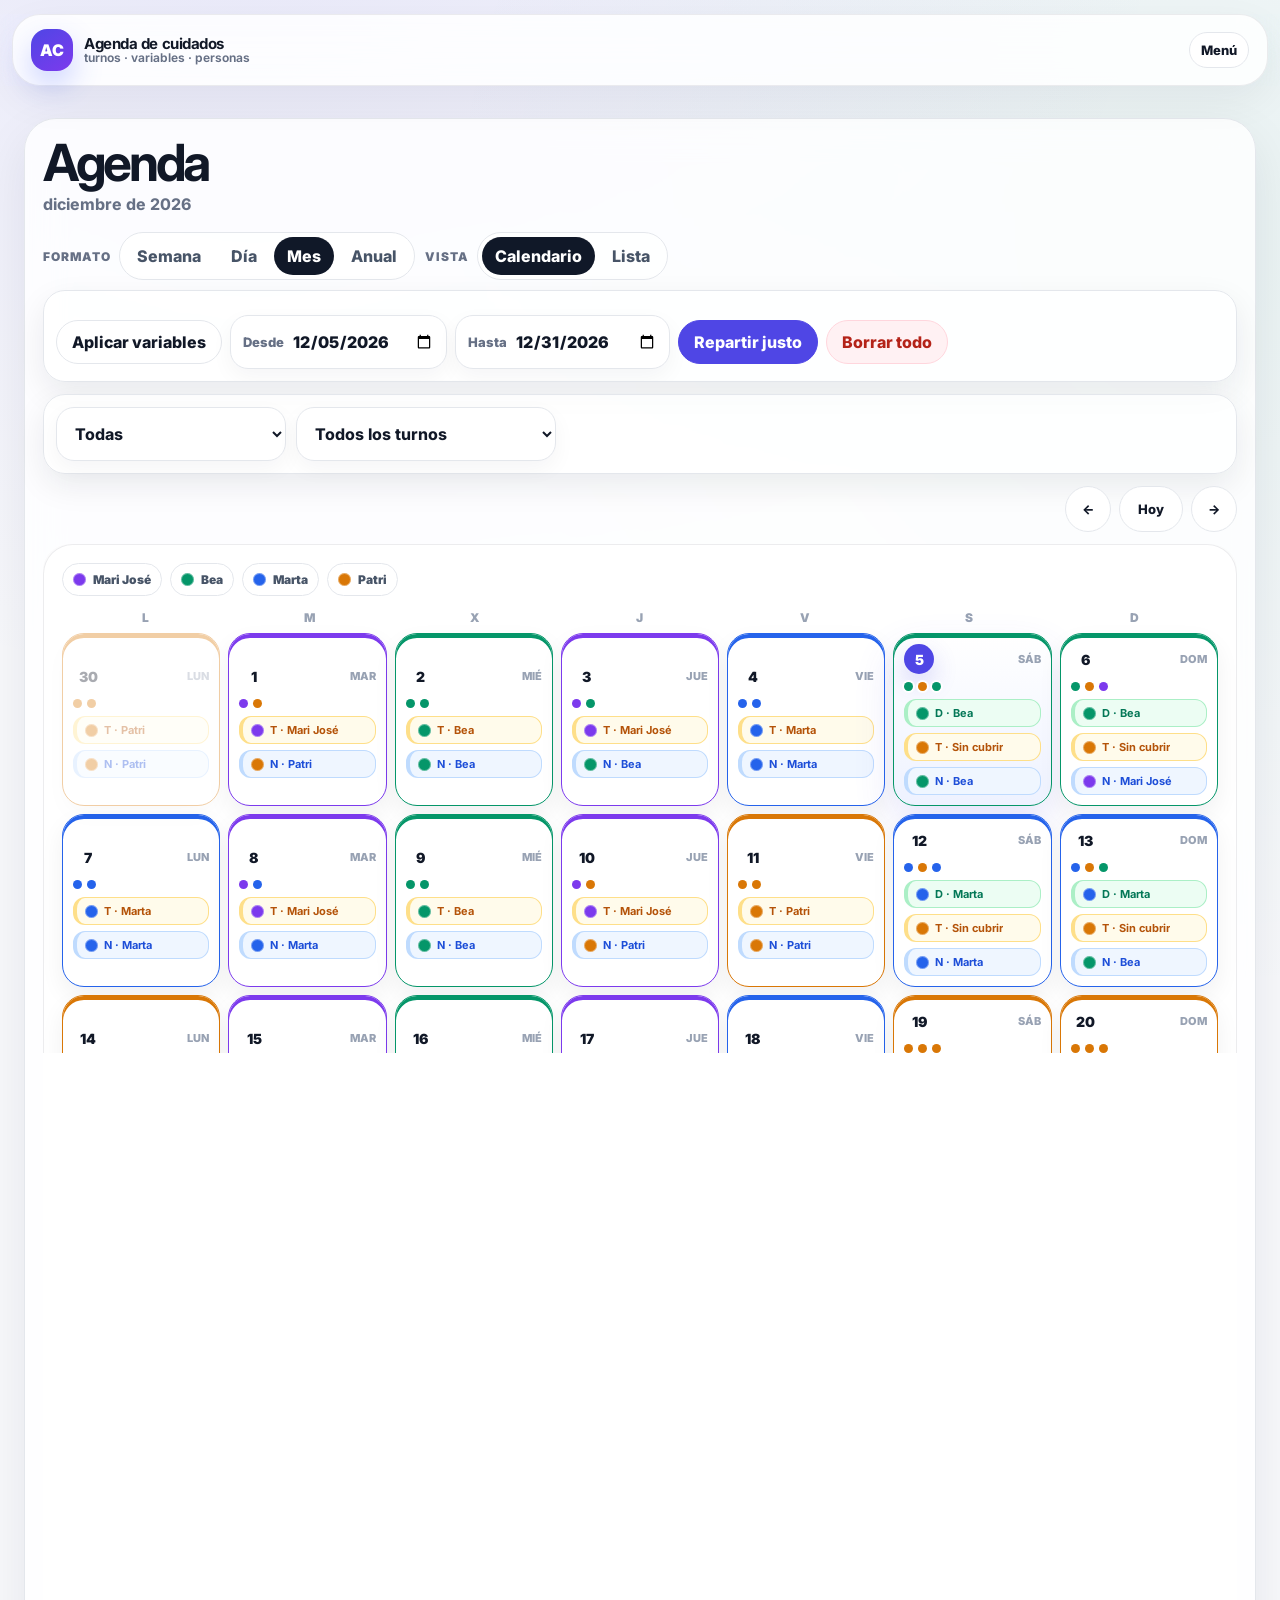
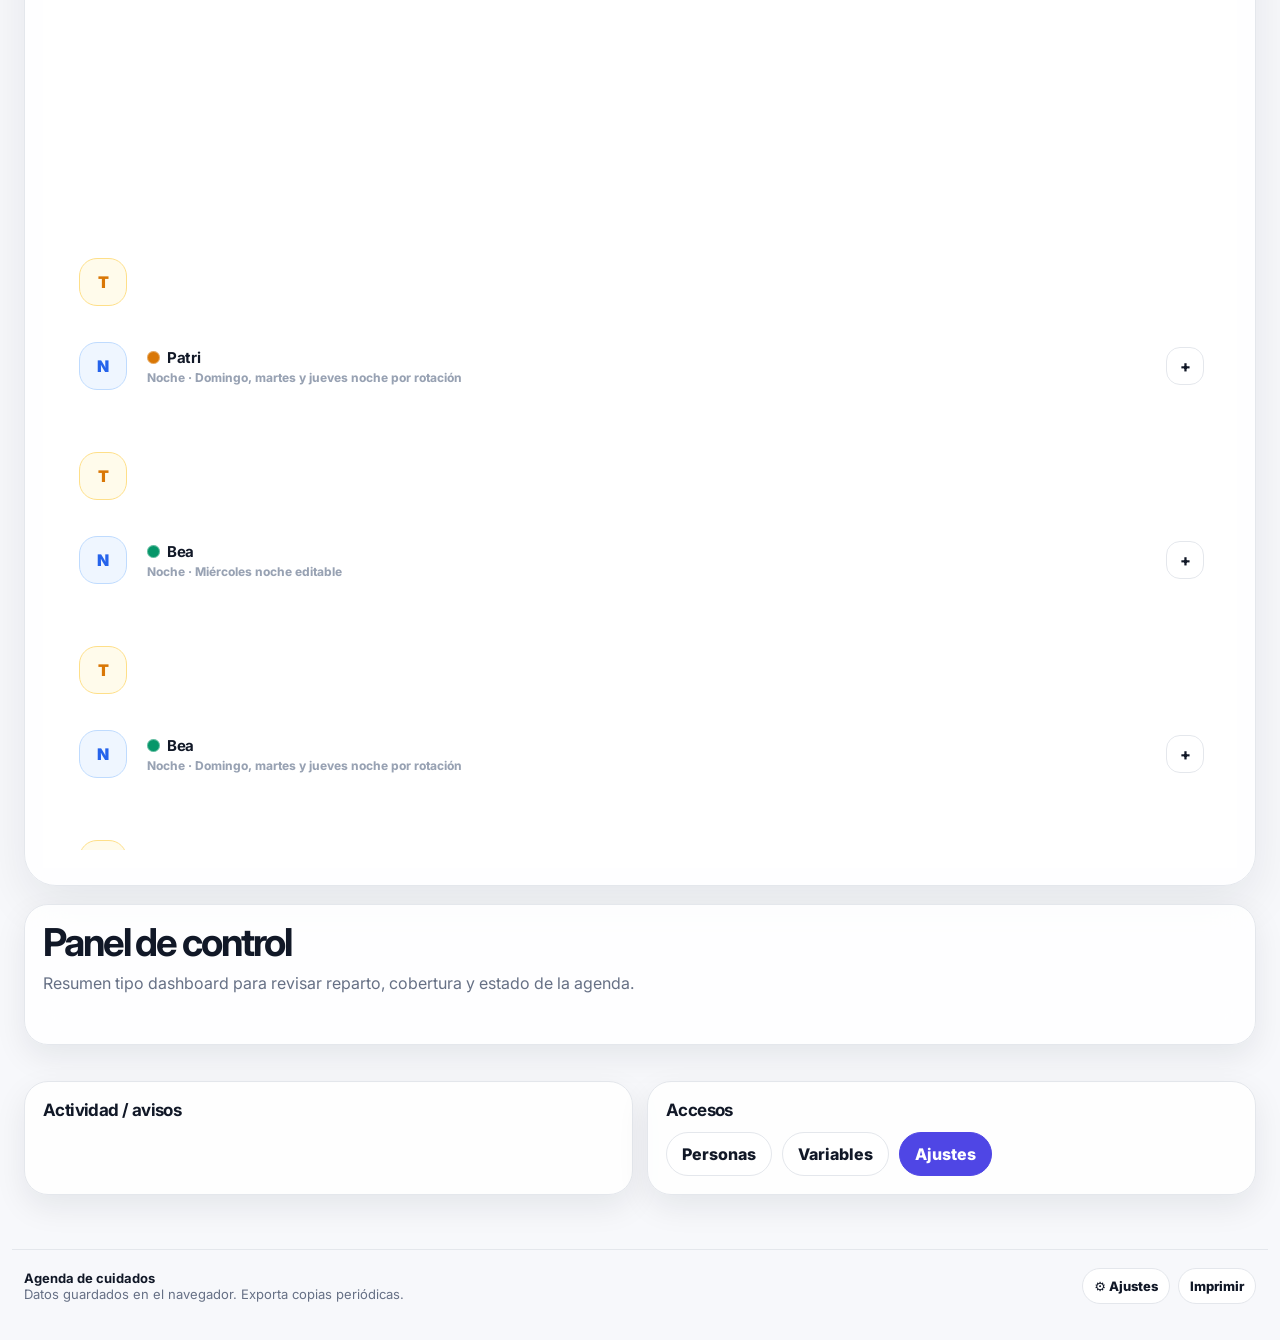
==== commit 0a00e8e1: "ñoñ" ====
--- a/index.html
+++ b/index.html
@@ -1,32 +1,3652 @@
-<!doctype html><html lang="es" data-page="agenda"><head><meta charset="utf-8"><meta name="viewport" content="width=device-width,initial-scale=1,viewport-fit=cover"><title>Agenda de cuidados | Agenda profesional</title><meta name="theme-color" content="#6d4aff"><meta name="description" content="Agenda de cuidados con turnos, personas y variables."><link rel="manifest" href="manifest.webmanifest"><link rel="preconnect" href="https://fonts.googleapis.com"><link rel="preconnect" href="https://fonts.gstatic.com" crossorigin><link href="https://fonts.googleapis.com/css2?family=Inter:wght@400;550;650;700;800;900&display=swap" rel="stylesheet"><link rel="stylesheet" href="assets/css/app.css"><script defer src="assets/js/app.js"></script></head><body><div class="app-shell"><header class="topbar">
-  <nav class="nav" aria-label="Navegación principal">
-    <a href="index.html" class="brand"><span class="brand-mark">AC</span><span class="brand-text"><strong>Agenda de cuidados</strong><span>turnos · variables · personas</span></span></a>
-    <div class="nav-links" id="navLinks">
-      <a href="index.html" data-nav="agenda">Agenda</a>
-      <a href="personas.html" data-nav="personas">Personas</a>
-      <a href="variables.html" data-nav="variables">Variables</a>
-</div>
-    <div class="nav-actions"><button class="btn menu-btn" id="menuBtn" type="button">Menú</button></div>
-  </nav>
-</header><main class="container">
-<section class="agenda-home-panel">
+<!doctype html>
+<html lang="es" data-page="agenda">
+<head>
+  <meta charset="utf-8">
+  <meta name="viewport" content="width=device-width,initial-scale=1,viewport-fit=cover">
+  <title>Agenda de cuidados</title>
+  <meta name="description" content="Agenda de cuidados con turnos por tardes, noches, variables y personas.">
+  <meta name="theme-color" content="#3657ff">
+  <meta name="apple-mobile-web-app-capable" content="yes">
+  <meta name="apple-mobile-web-app-status-bar-style" content="default">
+  <meta name="format-detection" content="telephone=no">
+  <link rel="manifest" href="manifest.webmanifest">
+  <link rel="preconnect" href="https://fonts.googleapis.com">
+  <link rel="preconnect" href="https://fonts.gstatic.com" crossorigin>
+  <link href="https://fonts.googleapis.com/css2?family=Inter:wght@400;550;650;700;800;900&display=swap" rel="stylesheet">
+  <style>
+
+:root{
+  --bg:#f5f7fb;
+  --panel:rgba(255,255,255,.82);
+  --panel-strong:#ffffff;
+  --ink:#101828;
+  --muted:#667085;
+  --line:rgba(16,24,40,.12);
+  --soft:#eef2f7;
+  --primary:#3657ff;
+  --primary-2:#6d5dfc;
+  --mint:#12b886;
+  --amber:#f59f00;
+  --rose:#f43f5e;
+  --night:#1f2937;
+  --day:#0f766e;
+  --afternoon:#c2410c;
+  --shadow:0 24px 80px rgba(16,24,40,.10);
+  --shadow-sm:0 12px 32px rgba(16,24,40,.08);
+  --radius:26px;
+  --radius-sm:18px;
+  --max:1680px;
+  font-family:Inter, ui-sans-serif, system-ui, -apple-system, BlinkMacSystemFont, "SF Pro Text", "Segoe UI", Roboto, Helvetica, Arial, sans-serif;
+  color-scheme:light;
+}
+*{box-sizing:border-box}
+html{scroll-behavior:smooth}
+body{
+  margin:0;
+  color:var(--ink);
+  background:
+    radial-gradient(circle at 10% -5%, rgba(54,87,255,.16), transparent 34rem),
+    radial-gradient(circle at 105% 0%, rgba(18,184,134,.14), transparent 30rem),
+    linear-gradient(180deg,#fbfcff 0%,var(--bg) 42%,#eef2f7 100%);
+  min-height:100vh;
+  -webkit-font-smoothing:antialiased;
+  text-rendering:optimizeLegibility;
+}
+button,input,select,textarea{font:inherit}
+button,a{touch-action:manipulation}
+a{color:inherit;text-decoration:none}
+.app-shell{min-height:100vh}
+.topbar{
+  position:sticky;
+  top:0;
+  z-index:50;
+  background:rgba(245,247,251,.72);
+  backdrop-filter:blur(18px) saturate(145%);
+  -webkit-backdrop-filter:blur(18px) saturate(145%);
+  border-bottom:1px solid var(--line);
+}
+.nav{
+  max-width:var(--max);
+  margin:auto;
+  padding:14px 18px;
+  display:flex;
+  align-items:center;
+  justify-content:space-between;
+  gap:14px;
+}
+.brand{
+  display:flex;
+  align-items:center;
+  gap:11px;
+  min-width:0;
+}
+.brand-mark{
+  width:42px;height:42px;border-radius:16px;
+  display:grid;place-items:center;
+  color:#fff;font-weight:900;
+  background:linear-gradient(145deg,var(--primary),var(--primary-2));
+  box-shadow:0 14px 30px rgba(54,87,255,.25);
+}
+.brand-text{display:grid;line-height:1.05}
+.brand-text strong{font-size:15px;letter-spacing:-.03em}
+.brand-text span{font-size:12px;color:var(--muted);font-weight:650}
+.nav-links{
+  display:flex;
+  align-items:center;
+  gap:8px;
+  padding:5px;
+  border:1px solid var(--line);
+  border-radius:999px;
+  background:rgba(255,255,255,.58);
+}
+.nav-links a{
+  padding:10px 14px;
+  border-radius:999px;
+  color:#344054;
+  font-size:14px;
+  font-weight:750;
+}
+.nav-links a.active{
+  background:#101828;
+  color:white;
+  box-shadow:0 10px 22px rgba(16,24,40,.15);
+}
+.nav-actions{display:flex;gap:9px;align-items:center}
+.btn{
+  border:1px solid var(--line);
+  background:rgba(255,255,255,.72);
+  color:var(--ink);
+  border-radius:999px;
+  padding:11px 15px;
+  min-height:44px;
+  font-weight:800;
+  display:inline-flex;
+  align-items:center;
+  justify-content:center;
+  gap:8px;
+  cursor:pointer;
+  transition:.18s transform,.18s box-shadow,.18s background,.18s border-color;
+  white-space:nowrap;
+}
+.btn:hover{transform:translateY(-1px);box-shadow:var(--shadow-sm)}
+.btn.primary{background:linear-gradient(145deg,var(--primary),var(--primary-2));color:#fff;border-color:transparent}
+.btn.dark{background:#101828;color:#fff;border-color:#101828}
+.btn.danger{background:#fff1f3;color:#b42318;border-color:#ffd6dd}
+.btn.ghost{background:transparent}
+.btn.small{min-height:36px;padding:8px 11px;font-size:13px}
+.menu-btn{display:none}
+.container{
+  max-width:var(--max);
+  margin:auto;
+  padding:28px 18px 90px;
+}
+.hero{
+  display:grid;
+  grid-template-columns:1.05fr .95fr;
+  gap:20px;
+  align-items:stretch;
+  margin-bottom:20px;
+}
+.hero-card,.panel,.calendar-panel{
+  background:var(--panel);
+  border:1px solid var(--line);
+  border-radius:var(--radius);
+  box-shadow:var(--shadow);
+  backdrop-filter:blur(18px) saturate(135%);
+  -webkit-backdrop-filter:blur(18px) saturate(135%);
+}
+.hero-card{padding:30px;overflow:hidden;position:relative}
+.hero-card:before{
+  content:"";position:absolute;right:-90px;top:-110px;width:280px;height:280px;border-radius:50%;
+  background:radial-gradient(circle,rgba(54,87,255,.18),transparent 70%);
+}
+.kicker{
+  display:inline-flex;align-items:center;gap:8px;
+  padding:8px 11px;border-radius:999px;
+  background:rgba(54,87,255,.10);color:#283ca8;border:1px solid rgba(54,87,255,.16);
+  font-size:12px;font-weight:900;letter-spacing:.08em;text-transform:uppercase;
+  margin-bottom:16px;
+}
+.kicker:before{content:"";width:8px;height:8px;border-radius:50%;background:var(--mint);box-shadow:0 0 0 5px rgba(18,184,134,.14)}
+h1,h2,h3,p{margin-top:0}
+h1{
+  font-size:clamp(34px,5.3vw,68px);
+  line-height:.95;
+  letter-spacing:-.065em;
+  margin-bottom:16px;
+  max-width:720px;
+}
+h2{font-size:clamp(26px,3vw,40px);line-height:1.02;letter-spacing:-.055em;margin-bottom:10px}
+h3{font-size:18px;letter-spacing:-.035em;margin-bottom:8px}
+.lead{color:#475467;font-size:18px;line-height:1.55;max-width:720px;margin-bottom:22px}
+.hero-actions{display:flex;flex-wrap:wrap;gap:10px}
+.kpis{display:grid;grid-template-columns:repeat(4,1fr);gap:12px}
+.kpi{
+  background:rgba(255,255,255,.78);
+  border:1px solid var(--line);
+  border-radius:22px;
+  padding:18px;
+  box-shadow:var(--shadow-sm);
+}
+.kpi span{display:block;color:var(--muted);font-size:13px;font-weight:750;margin-bottom:8px}
+.kpi strong{font-size:28px;letter-spacing:-.045em}
+.kpi small{display:block;color:var(--muted);font-weight:650;margin-top:6px}
+.panel{padding:22px;margin-bottom:18px}
+.panel-head{display:flex;align-items:flex-end;justify-content:space-between;gap:14px;margin-bottom:16px}
+.panel-head p{color:var(--muted);margin:0;line-height:1.45}
+.toolbar{display:flex;gap:8px;align-items:center;flex-wrap:wrap}
+.segment{
+  display:flex;gap:4px;padding:4px;
+  background:rgba(255,255,255,.72);
+  border:1px solid var(--line);
+  border-radius:999px;
+}
+.segment button{
+  border:0;background:transparent;border-radius:999px;
+  padding:9px 13px;font-weight:800;color:#475467;cursor:pointer;
+}
+.segment button.active{background:#101828;color:white}
+.date-control{
+  display:flex;
+  gap:8px;
+  align-items:center;
+}
+.date-control strong{
+  min-width:220px;
+  text-align:center;
+  font-size:16px;
+}
+.calendar-panel{padding:18px;overflow:hidden}
+.week-grid{
+  display:grid;
+  grid-template-columns:repeat(7,minmax(150px,1fr));
+  gap:12px;
+  overflow-x:auto;
+  padding-bottom:2px;
+}
+.day-col{
+  min-height:520px;
+  background:rgba(255,255,255,.68);
+  border:1px solid var(--line);
+  border-radius:24px;
+  padding:12px;
+}
+.day-head{
+  display:flex;
+  justify-content:space-between;
+  align-items:center;
+  margin-bottom:10px;
+}
+.day-head b{font-size:14px;text-transform:capitalize}
+.day-head span{font-size:12px;color:var(--muted);font-weight:800}
+.shift-card{
+  display:grid;
+  gap:8px;
+  padding:12px;
+  border-radius:18px;
+  background:#fff;
+  border:1px solid var(--line);
+  box-shadow:0 8px 20px rgba(16,24,40,.06);
+  margin-bottom:9px;
+}
+.shift-card.noche{background:linear-gradient(145deg,#101828,#1f2937);color:white;border-color:rgba(255,255,255,.10)}
+.shift-card.tarde{background:linear-gradient(145deg,#fff7ed,#fff);border-color:rgba(194,65,12,.22)}
+.shift-card.dia{background:linear-gradient(145deg,#ecfdf3,#fff);border-color:rgba(15,118,110,.20)}
+.shift-top{display:flex;justify-content:space-between;gap:8px;align-items:center}
+.shift-label{font-size:12px;font-weight:900;letter-spacing:.09em;text-transform:uppercase}
+.shift-card.noche .shift-label{color:#d0d5dd}
+.person-pill{
+  display:inline-flex;align-items:center;gap:8px;
+  font-weight:900;font-size:14px;
+}
+.avatar-dot{width:13px;height:13px;border-radius:50%;box-shadow:0 0 0 4px rgba(255,255,255,.55)}
+.shift-note{font-size:12px;color:var(--muted);line-height:1.35}
+.shift-card.noche .shift-note{color:#d0d5dd}
+.conflict{
+  color:#b42318;background:#fff1f3;border:1px solid #ffd6dd;border-radius:12px;padding:7px 8px;font-size:12px;font-weight:800;
+}
+.list-table{width:100%;border-collapse:separate;border-spacing:0 8px}
+.list-table th{text-align:left;color:var(--muted);font-size:12px;padding:0 12px}
+.list-table td{background:#fff;padding:13px 12px;border-top:1px solid var(--line);border-bottom:1px solid var(--line)}
+.list-table td:first-child{border-left:1px solid var(--line);border-radius:16px 0 0 16px}
+.list-table td:last-child{border-right:1px solid var(--line);border-radius:0 16px 16px 0}
+.year-grid{display:grid;grid-template-columns:repeat(4,1fr);gap:12px}
+.month-card{background:#fff;border:1px solid var(--line);border-radius:20px;padding:14px}
+.mini-days{display:grid;grid-template-columns:repeat(7,1fr);gap:4px}
+.mini-day{height:20px;border-radius:7px;background:#eef2f7}
+.mini-day.covered{background:linear-gradient(145deg,var(--primary),var(--mint))}
+.day-view{display:grid;grid-template-columns:.85fr 1.15fr;gap:14px}
+.big-date{
+  background:linear-gradient(145deg,#101828,#263143);
+  color:white;border-radius:24px;padding:24px;min-height:260px;
+  display:flex;flex-direction:column;justify-content:space-between;
+}
+.big-date strong{font-size:64px;letter-spacing:-.06em}
+.big-date span{text-transform:capitalize;color:#d0d5dd;font-weight:800}
+.stack{display:grid;gap:10px}
+.cards-grid{display:grid;grid-template-columns:repeat(3,1fr);gap:14px}
+.card{
+  background:#fff;border:1px solid var(--line);border-radius:24px;padding:18px;box-shadow:var(--shadow-sm);
+}
+.form-grid{display:grid;grid-template-columns:repeat(2,1fr);gap:12px}
+label{display:grid;gap:7px;font-size:13px;font-weight:850;color:#344054}
+input,select,textarea{
+  width:100%;border:1px solid var(--line);background:#fff;border-radius:16px;padding:13px 14px;outline:none;color:var(--ink);
+}
+textarea{min-height:96px;resize:vertical}
+input:focus,select:focus,textarea:focus{border-color:var(--primary);box-shadow:0 0 0 4px rgba(54,87,255,.12)}
+.full{grid-column:1/-1}
+.person-card{display:flex;align-items:center;justify-content:space-between;gap:14px}
+.person-info{display:flex;align-items:center;gap:12px}
+.person-avatar{width:44px;height:44px;border-radius:16px;display:grid;place-items:center;color:white;font-weight:950}
+.badge{
+  display:inline-flex;align-items:center;border-radius:999px;
+  padding:6px 9px;font-size:12px;font-weight:850;
+  background:#eef2ff;color:#283ca8;border:1px solid rgba(54,87,255,.16);
+}
+.badge.blocked{background:#fff1f3;color:#b42318;border-color:#ffd6dd}
+.var-row{display:grid;grid-template-columns:1.2fr .9fr .9fr auto;gap:10px;align-items:end}
+.notice{padding:13px 14px;border-radius:18px;background:#eef2ff;color:#283ca8;border:1px solid rgba(54,87,255,.16);font-weight:750}
+.bottom-nav{
+  display:none;
+  position:fixed;left:12px;right:12px;bottom:12px;z-index:60;
+  background:rgba(255,255,255,.82);backdrop-filter:blur(18px);
+  border:1px solid var(--line);border-radius:999px;padding:6px;box-shadow:var(--shadow);
+}
+.bottom-nav a{flex:1;text-align:center;border-radius:999px;padding:10px 8px;font-size:12px;font-weight:850;color:#475467}
+.bottom-nav a.active{background:#101828;color:#fff}
+.toast{
+  position:fixed;left:50%;bottom:82px;transform:translateX(-50%);
+  background:#101828;color:#fff;border-radius:999px;padding:12px 16px;
+  box-shadow:0 20px 60px rgba(16,24,40,.25);z-index:100;
+  font-weight:850;max-width:calc(100vw - 32px);text-align:center;
+}
+@media(max-width:1050px){
+  .hero{grid-template-columns:1fr}
+  .kpis{grid-template-columns:repeat(2,1fr)}
+  .cards-grid{grid-template-columns:repeat(2,1fr)}
+  .year-grid{grid-template-columns:repeat(2,1fr)}
+  .day-view{grid-template-columns:1fr}
+}
+@media(max-width:760px){
+  .container{padding:18px 14px 96px}
+  .nav-links{display:none}
+  .nav-actions .btn:not(.menu-btn){display:none}
+  .menu-btn{display:inline-flex}
+  .nav-links.open{
+    display:grid;position:absolute;left:14px;right:14px;top:72px;border-radius:24px;padding:10px;background:rgba(255,255,255,.96);box-shadow:var(--shadow);
+  }
+  .nav-links.open a{padding:13px 15px}
+  .bottom-nav{display:flex}
+  .hero-card,.panel,.calendar-panel{border-radius:22px}
+  .hero-card{padding:22px}
+  .panel-head{display:grid}
+  .toolbar,.date-control{width:100%}
+  .date-control strong{min-width:0;flex:1}
+  .week-grid{grid-template-columns:repeat(7,82vw)}
+  .form-grid,.cards-grid,.var-row{grid-template-columns:1fr}
+  .kpis{grid-template-columns:1fr 1fr}
+  .list-table{font-size:13px}
+  .year-grid{grid-template-columns:1fr}
+}
+
+
+
+/* HARDENING RESPONSIVE / GITHUB PAGES / MOBILE */
+html,body{
+  width:100%;
+  max-width:100%;
+  overflow-x:hidden;
+}
+body{
+  min-height:100dvh;
+}
+.app-shell{
+  min-height:100dvh;
+}
+img,svg,canvas,video{
+  max-width:100%;
+  height:auto;
+}
+.container{
+  padding-left:max(18px, env(safe-area-inset-left));
+  padding-right:max(18px, env(safe-area-inset-right));
+}
+.topbar{
+  padding-top:env(safe-area-inset-top);
+}
+.bottom-nav{
+  bottom:max(12px, env(safe-area-inset-bottom));
+}
+.toast{
+  bottom:calc(86px + env(safe-area-inset-bottom));
+}
+.week-grid{
+  -webkit-overflow-scrolling:touch;
+  overscroll-behavior-x:contain;
+  scrollbar-width:thin;
+}
+.week-grid::-webkit-scrollbar{height:8px}
+.week-grid::-webkit-scrollbar-thumb{background:rgba(16,24,40,.18);border-radius:999px}
+.btn,.segment button,.bottom-nav a,.nav-links a{
+  -webkit-tap-highlight-color:transparent;
+}
+input,select,textarea{
+  font-size:16px;
+}
+@media(max-width:480px){
+  .container{
+    padding-left:max(14px, env(safe-area-inset-left));
+    padding-right:max(14px, env(safe-area-inset-right));
+  }
+  .brand-mark{width:38px;height:38px;border-radius:14px}
+  .brand-text strong{font-size:14px}
+  .brand-text span{display:none}
+  h1{font-size:34px}
+  h2{font-size:25px}
+  .lead{font-size:16px}
+  .hero-card,.panel{padding:18px}
+  .kpis{grid-template-columns:1fr}
+  .kpi strong{font-size:26px}
+  .week-grid{grid-template-columns:repeat(7,calc(100vw - 36px))}
+  .day-col{min-height:auto}
+  .shift-card{padding:11px}
+  .toolbar{gap:7px}
+  .btn{padding:10px 13px}
+  .date-control{display:grid;grid-template-columns:auto 1fr auto;gap:7px}
+  .date-control #todayBtn{grid-column:1 / -1}
+  .list-table{
+    display:block;
+    overflow-x:auto;
+    -webkit-overflow-scrolling:touch;
+    white-space:nowrap;
+  }
+}
+@media(max-width:360px){
+  .nav{padding-left:10px;padding-right:10px}
+  .container{padding-left:10px;padding-right:10px}
+  h1{font-size:30px}
+  .hero-actions .btn,.toolbar .btn{width:100%}
+  .week-grid{grid-template-columns:repeat(7,calc(100vw - 24px))}
+}
+@media(min-width:761px){
+  .nav-links{display:flex!important}
+}
+@media(prefers-reduced-motion:reduce){
+  *,*::before,*::after{
+    animation-duration:.01ms!important;
+    animation-iteration-count:1!important;
+    scroll-behavior:auto!important;
+    transition-duration:.01ms!important;
+  }
+}
+@media(print){
+  .topbar,.bottom-nav,.hero-actions,.toolbar,.btn{display:none!important}
+  body{background:#fff;color:#000}
+  .panel,.hero-card,.calendar-panel,.card,.kpi{box-shadow:none;border-color:#bbb;background:#fff}
+  .container{padding:0}
+}
+
+
+
+/* FIX MENU SERIO + REPARTO EQUITATIVO */
+.nav-links{
+  overflow-x:auto;
+  -webkit-overflow-scrolling:touch;
+  scrollbar-width:none;
+  max-width:min(620px,52vw);
+}
+.nav-links::-webkit-scrollbar{display:none}
+.menu-btn{display:none!important}
+.approval-panel{
+  background:linear-gradient(145deg,rgba(255,255,255,.90),rgba(238,242,255,.82));
+  border:1px solid rgba(54,87,255,.16);
+}
+.approval-summary{
+  display:grid;
+  grid-template-columns:repeat(4,1fr);
+  gap:10px;
+  margin:12px 0 16px;
+}
+.approval-person{
+  background:#fff;
+  border:1px solid var(--line);
+  border-radius:18px;
+  padding:12px;
+  display:grid;
+  gap:8px;
+}
+.approval-person b{letter-spacing:-.03em}
+.approval-person small{color:var(--muted);font-weight:750}
+.approval-actions{display:flex;gap:7px;flex-wrap:wrap}
+.approval-list{
+  max-height:360px;
+  overflow:auto;
+  -webkit-overflow-scrolling:touch;
+  display:grid;
+  gap:8px;
+  padding-right:3px;
+}
+.approval-row{
+  display:grid;
+  grid-template-columns:110px 80px 1fr 1.2fr;
+  gap:10px;
+  align-items:center;
+  background:#fff;
+  border:1px solid var(--line);
+  border-radius:16px;
+  padding:11px 12px;
+}
+.approval-row span{font-size:13px;color:var(--muted);font-weight:760}
+.approval-status-ok{background:#ecfdf3;color:#027a48;border-color:#abefc6}
+.approval-status-wait{background:#fff7ed;color:#b54708;border-color:#fedf89}
+.approval-status-no{background:#fff1f3;color:#b42318;border-color:#ffd6dd}
+@media(max-width:900px){
+  .nav{
+    align-items:flex-start;
+    flex-wrap:wrap;
+  }
+  .nav-links{
+    display:flex!important;
+    order:3;
+    width:100%;
+    max-width:100%;
+    border-radius:22px;
+    justify-content:flex-start;
+    padding:6px;
+  }
+  .nav-links a{
+    flex:0 0 auto;
+  }
+  .approval-summary{grid-template-columns:repeat(2,1fr)}
+  .approval-row{grid-template-columns:1fr;gap:5px}
+}
+@media(max-width:480px){
+  .approval-summary{grid-template-columns:1fr}
+  .approval-actions .btn{flex:1}
+}
+
+
+
+/* FIX HOME: SOLO AGENDA + FILTROS */
+.nav-actions #exportCsv,
+.nav-actions #exportJson{
+  display:none!important;
+}
+.home-agenda-head{
+  display:flex;
+  align-items:flex-end;
+  justify-content:space-between;
+  gap:14px;
+  margin-bottom:14px;
+}
+.home-filters{
+  display:flex;
+  gap:8px;
+  align-items:center;
+  flex-wrap:wrap;
+}
+.home-filters select,
+.home-filters input{
+  width:auto;
+  min-width:150px;
+  min-height:44px;
+}
+.home-filters .segment{
+  flex:0 0 auto;
+}
+@media(max-width:760px){
+  .home-agenda-head{
+    display:grid;
+  }
+  .home-filters,
+  .home-filters select,
+  .home-filters input,
+  .home-filters .segment{
+    width:100%;
+  }
+  .home-filters .segment{
+    overflow-x:auto;
+    -webkit-overflow-scrolling:touch;
+  }
+  .home-filters .btn,
+  .home-filters select,
+  .home-filters input{
+    flex:1;
+  }
+}
+
+
+
+/* FIX MES + ACCIONES CALENDARIO */
+.home-filters .btn.danger{
+  background:#fff1f3;
+  color:#b42318;
+  border-color:#ffd6dd;
+}
+.month-grid{
+  display:grid;
+  grid-template-columns:repeat(7,minmax(128px,1fr));
+  gap:10px;
+  overflow-x:auto;
+  -webkit-overflow-scrolling:touch;
+  padding-bottom:2px;
+}
+.month-day{
+  min-height:156px;
+  background:rgba(255,255,255,.72);
+  border:1px solid var(--line);
+  border-radius:20px;
+  padding:10px;
+}
+.month-day.out{
+  opacity:.42;
+}
+.month-day-head{
+  display:flex;
+  justify-content:space-between;
+  gap:8px;
+  margin-bottom:8px;
+  color:var(--muted);
+  font-size:12px;
+  font-weight:850;
+}
+.month-shift{
+  display:flex;
+  align-items:center;
+  justify-content:space-between;
+  gap:6px;
+  border-radius:12px;
+  padding:7px 8px;
+  margin-bottom:6px;
+  background:#fff;
+  border:1px solid var(--line);
+  font-size:12px;
+  font-weight:800;
+}
+.month-shift.noche{
+  background:#101828;
+  color:#fff;
+}
+.month-shift.tarde{
+  background:#fff7ed;
+}
+.month-shift.dia{
+  background:#ecfdf3;
+}
+@media(max-width:760px){
+  .month-grid{
+    grid-template-columns:repeat(7,78vw);
+  }
+}
+
+
+
+/* FIX HOME TOOLBAR LIMPIA */
+.agenda-home-panel{
+  padding:22px;
+}
+.agenda-top{
+  display:grid;
+  grid-template-columns:1fr auto;
+  gap:16px;
+  align-items:center;
+  margin-bottom:14px;
+}
+.agenda-title-block h1{
+  font-size:34px;
+  line-height:1;
+  letter-spacing:-.055em;
+  margin:0 0 6px;
+}
+.agenda-title-block p{
+  margin:0;
+  color:var(--muted);
+  font-size:15px;
+  font-weight:750;
+}
+.agenda-nav-controls{
+  display:flex;
+  gap:8px;
+  align-items:center;
+  justify-content:flex-end;
+}
+.agenda-filterbar{
+  display:grid;
+  grid-template-columns:auto minmax(180px,230px) minmax(190px,260px) auto;
+  gap:10px;
+  align-items:center;
+  margin-bottom:16px;
+}
+.agenda-filterbar .segment{
+  min-width:0;
+  overflow-x:auto;
+  -webkit-overflow-scrolling:touch;
+  scrollbar-width:none;
+}
+.agenda-filterbar .segment::-webkit-scrollbar{display:none}
+.agenda-filterbar select{
+  width:100%;
+  min-height:46px;
+  border-radius:999px;
+  background:rgba(255,255,255,.86);
+  font-weight:760;
+}
+.agenda-actions{
+  display:flex;
+  gap:8px;
+  align-items:center;
+  justify-content:flex-end;
+  flex-wrap:nowrap;
+}
+.agenda-actions .btn{
+  min-height:46px;
+}
+.agenda-actions .btn.danger{
+  background:#fff1f3;
+  color:#b42318;
+  border-color:#ffd6dd;
+}
+#approvalPanel[hidden]{
+  display:none!important;
+}
+@media(max-width:1180px){
+  .agenda-filterbar{
+    grid-template-columns:1fr 1fr;
+  }
+  .agenda-filterbar .segment,
+  .agenda-actions{
+    grid-column:1/-1;
+  }
+  .agenda-actions{
+    justify-content:flex-start;
+    flex-wrap:wrap;
+  }
+}
+@media(max-width:760px){
+  .agenda-home-panel{
+    padding:16px;
+  }
+  .agenda-top{
+    grid-template-columns:1fr;
+  }
+  .agenda-title-block h1{
+    font-size:30px;
+  }
+  .agenda-nav-controls{
+    justify-content:flex-start;
+  }
+  .agenda-filterbar{
+    grid-template-columns:1fr;
+  }
+  .agenda-filterbar .segment{
+    width:100%;
+  }
+  .agenda-filterbar .segment button{
+    flex:0 0 auto;
+  }
+  .agenda-actions .btn{
+    flex:1 1 160px;
+  }
+}
+@media(max-width:420px){
+  .agenda-actions{
+    display:grid;
+    grid-template-columns:1fr;
+  }
+  .agenda-nav-controls{
+    display:grid;
+    grid-template-columns:1fr 1fr 1fr;
+  }
+}
+
+
+
+/* FIX HAMBURGUESA ÚNICA + HOME MENSUAL */
+.topbar{
+  position:relative!important;
+  top:auto!important;
+}
+.nav{
+  position:relative;
+}
+.nav-links{
+  display:none!important;
+  position:absolute;
+  top:62px;
+  right:18px;
+  left:auto;
+  width:min(320px, calc(100vw - 28px));
+  max-width:min(320px, calc(100vw - 28px));
+  border-radius:24px;
+  padding:10px;
+  background:rgba(255,255,255,.96);
+  border:1px solid var(--line);
+  box-shadow:var(--shadow);
+  z-index:80;
+  overflow:visible;
+}
+.nav-links.open{
+  display:grid!important;
+  gap:4px;
+}
+.nav-links a{
+  display:flex;
+  width:100%;
+  padding:14px 15px;
+  border-radius:16px;
+}
+.menu-btn{
+  display:inline-flex!important;
+}
+.bottom-nav{
+  display:none!important;
+}
+.container{
+  padding-bottom:32px!important;
+}
+.agenda-home-panel{
+  min-height:calc(100dvh - 130px);
+}
+.agenda-filterbar{
+  grid-template-columns:auto minmax(150px,190px) minmax(170px,220px) auto;
+}
+.agenda-actions{
+  justify-content:flex-start;
+}
+.month-grid{
+  grid-template-columns:repeat(7,minmax(132px,1fr));
+  gap:10px;
+  overflow:visible;
+}
+.month-day{
+  min-height:148px;
+}
+.month-shift{
+  cursor:pointer;
+}
+.approval-summary{
+  grid-template-columns:repeat(4,1fr);
+}
+.approval-person{
+  min-height:auto;
+}
+.approval-single-actions{
+  display:flex;
+  gap:8px;
+  flex-wrap:wrap;
+  justify-content:flex-end;
+}
+@media(min-width:761px){
+  .nav-links{
+    display:none!important;
+  }
+  .nav-links.open{
+    display:grid!important;
+  }
+}
+@media(max-width:1180px){
+  .agenda-filterbar{
+    grid-template-columns:1fr 1fr;
+  }
+  .agenda-filterbar .segment,
+  .agenda-actions{
+    grid-column:1/-1;
+  }
+}
+@media(max-width:760px){
+  .topbar{
+    position:relative!important;
+  }
+  .nav{
+    align-items:center;
+    flex-wrap:nowrap;
+  }
+  .nav-links{
+    top:60px;
+    right:14px;
+    left:14px;
+    width:auto;
+    max-width:none;
+  }
+  .agenda-home-panel{
+    padding:14px;
+  }
+  .agenda-top{
+    grid-template-columns:1fr;
+    gap:10px;
+  }
+  .agenda-title-block h1{
+    font-size:28px;
+  }
+  .agenda-filterbar{
+    grid-template-columns:1fr;
+    gap:8px;
+  }
+  .agenda-filterbar .segment{
+    width:100%;
+    display:flex;
+    overflow-x:auto;
+    -webkit-overflow-scrolling:touch;
+  }
+  .agenda-filterbar .segment button{
+    white-space:nowrap;
+  }
+  .agenda-actions{
+    display:grid;
+    grid-template-columns:1fr;
+    width:100%;
+  }
+  .agenda-actions .btn{
+    width:100%;
+  }
+  .calendar-panel{
+    padding:10px;
+  }
+  .month-grid{
+    display:grid;
+    grid-template-columns:1fr;
+    gap:9px;
+    overflow:visible;
+  }
+  .month-day{
+    min-height:auto;
+    display:grid;
+    gap:6px;
+    padding:11px;
+  }
+  .month-day.out{
+    display:none;
+  }
+  .month-day-head{
+    margin-bottom:2px;
+    font-size:13px;
+  }
+  .month-shift{
+    margin-bottom:0;
+    min-height:40px;
+  }
+  .approval-single-actions{
+    justify-content:stretch;
+  }
+  .approval-single-actions .btn{
+    width:100%;
+  }
+}
+
+
+
+/* FIX REPARTO HASTA FECHA */
+.inline-date{
+  display:flex;
+  align-items:center;
+  gap:8px;
+  width:auto;
+  min-height:46px;
+  padding:0 12px;
+  border:1px solid var(--line);
+  border-radius:999px;
+  background:rgba(255,255,255,.86);
+  font-size:13px;
+  font-weight:850;
+  color:var(--muted);
+}
+.inline-date input{
+  min-width:142px;
+  width:142px;
+  padding:0;
+  min-height:auto;
+  border:0;
+  background:transparent;
+  font-weight:850;
+  color:var(--ink);
+}
+.inline-date input:focus{
+  box-shadow:none;
+}
+@media(max-width:760px){
+  .inline-date{
+    width:100%;
+    justify-content:space-between;
+    min-height:46px;
+  }
+  .inline-date input{
+    width:auto;
+    flex:1;
+    text-align:right;
+  }
+}
+
+
+
+/* FIX INICIO/FIN REPARTO + COLORES PERSONAS */
+.inline-date-group{
+  display:flex;
+  gap:8px;
+  align-items:center;
+  flex-wrap:wrap;
+}
+.inline-date{
+  display:flex;
+  align-items:center;
+  gap:8px;
+  width:auto;
+  min-height:46px;
+  padding:0 12px;
+  border:1px solid var(--line);
+  border-radius:999px;
+  background:rgba(255,255,255,.86);
+  font-size:13px;
+  font-weight:850;
+  color:var(--muted);
+}
+.inline-date input{
+  min-width:142px;
+  width:142px;
+  padding:0;
+  min-height:auto;
+  border:0;
+  background:transparent;
+  font-weight:850;
+  color:var(--ink);
+}
+.inline-date input:focus{
+  box-shadow:none;
+}
+.person-color-row{
+  display:flex;
+  align-items:center;
+  gap:10px;
+  flex-wrap:wrap;
+}
+.person-color-row input[type="color"],
+.person-card input[type="color"]{
+  width:52px;
+  height:42px;
+  padding:3px;
+  border-radius:14px;
+  cursor:pointer;
+  background:#fff;
+}
+.month-shift .person-mini{
+  display:flex;
+  align-items:center;
+  gap:6px;
+  min-width:0;
+}
+.month-shift .person-mini b{
+  overflow:hidden;
+  text-overflow:ellipsis;
+  white-space:nowrap;
+}
+@media(max-width:760px){
+  .inline-date-group{
+    width:100%;
+    display:grid;
+    grid-template-columns:1fr;
+  }
+  .inline-date{
+    width:100%;
+    justify-content:space-between;
+  }
+  .inline-date input{
+    flex:1;
+    width:auto;
+    text-align:right;
+  }
+}
+
+
+
+/* UI CALENDARIO SERIO · MOBILE FIRST */
+:root{
+  --soft-shadow:0 18px 50px rgba(16,24,40,.08);
+  --chip-shadow:0 10px 24px rgba(16,24,40,.08);
+}
+body{
+  background:
+    radial-gradient(circle at 18% -5%, rgba(99,102,241,.10), transparent 28%),
+    radial-gradient(circle at 92% 8%, rgba(18,184,134,.08), transparent 24%),
+    #f7f8fb;
+}
+.topbar{
+  background:transparent!important;
+  border:0!important;
+  box-shadow:none!important;
+}
+.nav{
+  max-width:1240px;
+  margin:14px auto 4px;
+  border:1px solid rgba(16,24,40,.08);
+  background:rgba(255,255,255,.86);
+  backdrop-filter:blur(22px);
+  border-radius:28px;
+  box-shadow:0 14px 40px rgba(16,24,40,.06);
+}
+.container{
+  max-width:1240px;
+}
+.agenda-home-panel{
+  padding:22px!important;
+  border-radius:32px!important;
+  background:rgba(255,255,255,.82)!important;
+  box-shadow:var(--soft-shadow)!important;
+}
+.agenda-top{
+  display:grid!important;
+  grid-template-columns:1fr auto!important;
+  gap:18px!important;
+  align-items:center!important;
+  margin-bottom:18px!important;
+}
+.agenda-title-block h1{
+  font-size:clamp(32px,4vw,54px)!important;
+  letter-spacing:-.065em!important;
+}
+.agenda-title-block p{
+  font-size:16px!important;
+}
+.agenda-nav-controls .btn{
+  width:46px;
+  height:46px;
+  display:inline-flex;
+  justify-content:center;
+  align-items:center;
+  padding:0;
+  border-radius:999px;
+}
+.agenda-nav-controls #todayBtn{
+  width:auto;
+  padding:0 18px;
+}
+.agenda-filterbar{
+  display:grid!important;
+  grid-template-columns:1.35fr .62fr .68fr auto!important;
+  gap:10px!important;
+  align-items:center!important;
+  margin-bottom:18px!important;
+}
+.agenda-filterbar .segment{
+  height:54px;
+  padding:5px;
+  border-radius:999px;
+  background:#f3f5f8;
+  border:1px solid rgba(16,24,40,.06);
+  box-shadow:inset 0 1px 0 rgba(255,255,255,.75);
+}
+.agenda-filterbar .segment button{
+  border-radius:999px;
+  min-height:44px;
+  padding:0 18px;
+  font-weight:900;
+}
+.agenda-filterbar .segment button.active{
+  background:#111827;
+  color:#fff;
+  box-shadow:0 10px 24px rgba(17,24,39,.16);
+}
+.agenda-filterbar select,
+.inline-date{
+  min-height:54px!important;
+  border-radius:18px!important;
+  background:#fff!important;
+  border:1px solid rgba(16,24,40,.08)!important;
+  box-shadow:0 8px 22px rgba(16,24,40,.045);
+}
+.agenda-actions{
+  display:flex!important;
+  align-items:center!important;
+  gap:8px!important;
+  flex-wrap:wrap!important;
+}
+.agenda-actions .btn{
+  min-height:54px!important;
+  border-radius:18px!important;
+  box-shadow:var(--chip-shadow);
+}
+.inline-date-group{
+  display:flex!important;
+  gap:8px!important;
+  align-items:center!important;
+}
+.calendar-panel{
+  padding:0!important;
+  background:transparent!important;
+  border:0!important;
+  box-shadow:none!important;
+}
+.month-layout{
+  display:grid;
+  grid-template-columns:minmax(0,1fr) 390px;
+  gap:18px;
+  align-items:start;
+}
+.month-board,
+.month-feed{
+  border:1px solid rgba(16,24,40,.08);
+  background:rgba(255,255,255,.92);
+  border-radius:30px;
+  box-shadow:var(--soft-shadow);
+}
+.month-board{
+  padding:18px;
+}
+.month-weekdays{
+  display:grid;
+  grid-template-columns:repeat(7,1fr);
+  gap:6px;
+  padding:0 4px 8px;
+}
+.month-weekdays span{
+  text-align:center;
+  color:#98a2b3;
+  font-size:12px;
+  font-weight:900;
+  text-transform:uppercase;
+  letter-spacing:.05em;
+}
+.month-grid{
+  display:grid!important;
+  grid-template-columns:repeat(7,minmax(0,1fr))!important;
+  gap:8px!important;
+  overflow:visible!important;
+  padding:0!important;
+}
+.month-day{
+  min-height:108px!important;
+  border-radius:22px!important;
+  padding:10px!important;
+  background:#fff!important;
+  border:1px solid rgba(16,24,40,.07)!important;
+  box-shadow:0 8px 20px rgba(16,24,40,.035);
+  cursor:pointer;
+  transition:transform .16s ease, box-shadow .16s ease, border-color .16s ease;
+}
+.month-day:hover{
+  transform:translateY(-2px);
+  box-shadow:0 16px 34px rgba(16,24,40,.08);
+}
+.month-day.out{
+  opacity:.36;
+}
+.month-day.today,
+.month-day.selected{
+  border-color:rgba(54,87,255,.42)!important;
+  box-shadow:0 18px 40px rgba(54,87,255,.12)!important;
+}
+.month-day-head{
+  display:flex;
+  align-items:center;
+  justify-content:space-between;
+  margin-bottom:8px!important;
+}
+.month-day-num{
+  width:30px;
+  height:30px;
+  display:inline-flex;
+  align-items:center;
+  justify-content:center;
+  border-radius:999px;
+  font-size:14px;
+  font-weight:950;
+  color:#111827;
+}
+.month-day.today .month-day-num,
+.month-day.selected .month-day-num{
+  background:#111827;
+  color:#fff;
+}
+.month-day-week{
+  color:#98a2b3;
+  font-size:11px;
+  font-weight:850;
+  text-transform:uppercase;
+}
+.month-dots{
+  display:flex;
+  gap:5px;
+  flex-wrap:wrap;
+  margin-bottom:8px;
+}
+.month-dot{
+  width:8px;
+  height:8px;
+  border-radius:999px;
+  background:#d0d5dd;
+}
+.month-shifts-mini{
+  display:grid;
+  gap:6px;
+}
+.month-mini-shift{
+  display:flex;
+  align-items:center;
+  gap:6px;
+  min-width:0;
+  border-radius:12px;
+  padding:6px 8px;
+  background:#f8fafc;
+  border:1px solid rgba(16,24,40,.05);
+  font-size:11px;
+  font-weight:850;
+  color:#475467;
+}
+.month-mini-shift b{
+  min-width:0;
+  overflow:hidden;
+  text-overflow:ellipsis;
+  white-space:nowrap;
+}
+.month-mini-shift.noche{
+  background:#111827;
+  color:#fff;
+}
+.month-mini-shift.tarde{
+  background:#fff7ed;
+  color:#9a3412;
+}
+.month-mini-shift.dia{
+  background:#ecfdf3;
+  color:#027a48;
+}
+.month-feed{
+  padding:16px;
+  position:sticky;
+  top:18px;
+}
+.month-feed-head{
+  display:flex;
+  justify-content:space-between;
+  align-items:flex-end;
+  gap:10px;
+  margin-bottom:12px;
+}
+.month-feed-head h3{
+  margin:0;
+  font-size:20px;
+  letter-spacing:-.04em;
+}
+.month-feed-head p{
+  margin:3px 0 0;
+  color:#98a2b3;
+  font-size:13px;
+  font-weight:750;
+}
+.month-feed-list{
+  display:grid;
+  gap:10px;
+  max-height:70vh;
+  overflow:auto;
+  -webkit-overflow-scrolling:touch;
+  padding-right:2px;
+}
+.feed-day{
+  display:grid;
+  gap:8px;
+}
+.feed-date{
+  display:flex;
+  align-items:center;
+  justify-content:space-between;
+  color:#667085;
+  font-size:13px;
+  font-weight:900;
+}
+.feed-card{
+  border-radius:22px;
+  background:#fff;
+  border:1px solid rgba(16,24,40,.07);
+  box-shadow:0 12px 28px rgba(16,24,40,.06);
+  overflow:hidden;
+}
+.feed-card-line{
+  height:5px;
+  background:#d0d5dd;
+}
+.feed-card-body{
+  display:grid;
+  grid-template-columns:56px 1fr auto;
+  gap:12px;
+  align-items:center;
+  padding:13px;
+}
+.feed-shift{
+  width:48px;
+  height:48px;
+  border-radius:18px;
+  display:grid;
+  place-items:center;
+  font-weight:950;
+  background:#f2f4f7;
+  color:#475467;
+}
+.feed-person{
+  min-width:0;
+}
+.feed-person strong{
+  display:block;
+  font-size:15px;
+  letter-spacing:-.025em;
+  overflow:hidden;
+  text-overflow:ellipsis;
+  white-space:nowrap;
+}
+.feed-person span{
+  display:block;
+  margin-top:3px;
+  font-size:12px;
+  color:#98a2b3;
+  font-weight:750;
+}
+.feed-edit{
+  width:38px!important;
+  height:38px!important;
+  min-height:38px!important;
+  padding:0!important;
+  border-radius:14px!important;
+}
+@media(max-width:1180px){
+  .agenda-filterbar{
+    grid-template-columns:1fr 1fr!important;
+  }
+  .agenda-filterbar .segment,
+  .agenda-actions{
+    grid-column:1/-1;
+  }
+  .month-layout{
+    grid-template-columns:1fr;
+  }
+  .month-feed{
+    position:relative;
+    top:auto;
+  }
+}
+@media(max-width:760px){
+  body{
+    background:#f7f8fb;
+  }
+  .topbar{
+    padding:10px 12px 0!important;
+  }
+  .nav{
+    margin:0 auto;
+    border-radius:24px;
+  }
+  .container{
+    padding-left:12px!important;
+    padding-right:12px!important;
+  }
+  .agenda-home-panel{
+    padding:14px!important;
+    border-radius:28px!important;
+  }
+  .agenda-top{
+    grid-template-columns:1fr!important;
+    gap:10px!important;
+    margin-bottom:14px!important;
+  }
+  .agenda-title-block h1{
+    font-size:32px!important;
+  }
+  .agenda-nav-controls{
+    justify-content:space-between!important;
+    background:#fff;
+    border:1px solid rgba(16,24,40,.07);
+    border-radius:22px;
+    padding:6px;
+    box-shadow:0 10px 24px rgba(16,24,40,.045);
+  }
+  .agenda-filterbar{
+    grid-template-columns:1fr!important;
+    gap:9px!important;
+  }
+  .agenda-filterbar .segment{
+    display:flex!important;
+    overflow-x:auto!important;
+    height:52px;
+  }
+  .agenda-filterbar .segment button{
+    flex:0 0 auto!important;
+    min-height:42px;
+    padding:0 16px;
+  }
+  .agenda-filterbar select,
+  .inline-date{
+    min-height:50px!important;
+  }
+  .inline-date-group{
+    display:grid!important;
+    grid-template-columns:1fr!important;
+    width:100%!important;
+  }
+  .agenda-actions{
+    display:grid!important;
+    grid-template-columns:1fr!important;
+  }
+  .agenda-actions .btn{
+    width:100%;
+  }
+  .month-board{
+    padding:14px;
+    border-radius:28px;
+  }
+  .month-weekdays{
+    gap:2px;
+  }
+  .month-weekdays span{
+    font-size:11px;
+  }
+  .month-grid{
+    gap:4px!important;
+  }
+  .month-day{
+    min-height:54px!important;
+    border-radius:16px!important;
+    padding:6px 4px!important;
+    box-shadow:none!important;
+  }
+  .month-day.out{
+    visibility:hidden;
+    opacity:0;
+  }
+  .month-day-head{
+    justify-content:center!important;
+    margin-bottom:4px!important;
+  }
+  .month-day-num{
+    width:28px;
+    height:28px;
+    font-size:13px;
+  }
+  .month-day-week{
+    display:none;
+  }
+  .month-shifts-mini{
+    display:none;
+  }
+  .month-dots{
+    justify-content:center;
+    gap:3px;
+    margin:0;
+  }
+  .month-dot{
+    width:5px;
+    height:5px;
+  }
+  .month-feed{
+    padding:0;
+    background:transparent;
+    border:0;
+    box-shadow:none;
+  }
+  .month-feed-list{
+    max-height:none;
+    overflow:visible;
+  }
+  .feed-card{
+    border-radius:24px;
+  }
+  .feed-card-body{
+    grid-template-columns:50px 1fr auto;
+    padding:12px;
+  }
+  .feed-shift{
+    width:44px;
+    height:44px;
+    border-radius:16px;
+  }
+}
+
+
+
+/* FIX MOBILE ORDEN CORRECTO · CALENDARIO PRIMERO */
+.agenda-home-panel{
+  display:flex!important;
+  flex-direction:column!important;
+}
+.agenda-top{
+  order:1;
+}
+.agenda-tools{
+  order:2;
+  border:0;
+  padding:0;
+  margin:0 0 18px;
+}
+.agenda-tools summary{
+  display:none;
+}
+.agenda-tools .agenda-filterbar{
+  margin-bottom:0!important;
+}
+.calendar-panel{
+  order:3;
+}
+@media(max-width:760px){
+  .agenda-home-panel{
+    gap:12px!important;
+  }
+  .agenda-top{
+    order:1;
+    margin-bottom:2px!important;
+  }
+  .calendar-panel{
+    order:2;
+  }
+  .agenda-tools{
+    order:3;
+    margin:0!important;
+    border:1px solid rgba(16,24,40,.08);
+    background:#fff;
+    border-radius:24px;
+    box-shadow:0 12px 30px rgba(16,24,40,.055);
+    overflow:hidden;
+  }
+  .agenda-tools summary{
+    display:flex!important;
+    align-items:center;
+    justify-content:space-between;
+    min-height:56px;
+    padding:0 18px;
+    cursor:pointer;
+    list-style:none;
+    font-weight:950;
+    color:#111827;
+    letter-spacing:-.025em;
+  }
+  .agenda-tools summary::-webkit-details-marker{
+    display:none;
+  }
+  .agenda-tools summary::after{
+    content:"+";
+    width:32px;
+    height:32px;
+    display:grid;
+    place-items:center;
+    border-radius:999px;
+    background:#f2f4f7;
+    color:#111827;
+    font-size:22px;
+    line-height:1;
+  }
+  .agenda-tools[open] summary::after{
+    content:"–";
+  }
+  .agenda-tools .agenda-filterbar{
+    padding:0 12px 12px;
+    margin:0!important;
+  }
+  .agenda-title-block h1{
+    font-size:30px!important;
+    margin-bottom:2px!important;
+  }
+  .agenda-title-block p{
+    font-size:15px!important;
+  }
+  .agenda-nav-controls{
+    min-height:54px;
+    padding:5px!important;
+  }
+  .agenda-nav-controls .btn{
+    height:42px!important;
+    width:42px!important;
+    min-height:42px!important;
+  }
+  .agenda-nav-controls #todayBtn{
+    width:auto!important;
+    min-width:96px!important;
+    padding:0 16px!important;
+  }
+  .agenda-filterbar .segment{
+    height:48px!important;
+    padding:4px!important;
+  }
+  .agenda-filterbar .segment button{
+    min-height:40px!important;
+    font-size:14px!important;
+    padding:0 13px!important;
+  }
+  .agenda-filterbar select,
+  .inline-date{
+    min-height:46px!important;
+    border-radius:16px!important;
+    font-size:14px!important;
+  }
+  .inline-date{
+    padding:0 12px!important;
+  }
+  .inline-date input{
+    min-width:0!important;
+    font-size:14px!important;
+  }
+  .agenda-actions .btn{
+    min-height:46px!important;
+    border-radius:16px!important;
+    font-size:14px!important;
+  }
+  .month-layout{
+    gap:12px!important;
+  }
+  .month-board{
+    padding:12px!important;
+    border-radius:24px!important;
+  }
+  .month-feed{
+    margin-top:0!important;
+  }
+  .month-feed-head h3{
+    font-size:18px!important;
+  }
+}
+@media(max-width:390px){
+  .container{
+    padding-left:8px!important;
+    padding-right:8px!important;
+  }
+  .agenda-home-panel{
+    padding:10px!important;
+  }
+  .month-board{
+    padding:10px!important;
+  }
+  .month-grid{
+    gap:3px!important;
+  }
+  .month-day{
+    min-height:50px!important;
+    border-radius:14px!important;
+  }
+  .month-day-num{
+    width:25px!important;
+    height:25px!important;
+    font-size:12px!important;
+  }
+}
+
+
+
+/* PALETA COHERENTE · LEGIBLE */
+:root{
+  --primary:#4f46e5;
+  --primary-soft:#eef2ff;
+  --primary-line:#c7d2fe;
+  --ink:#111827;
+  --muted:#667085;
+  --line:#e4e7ec;
+  --day:#059669;
+  --day-soft:#ecfdf3;
+  --day-line:#abefc6;
+  --afternoon:#d97706;
+  --afternoon-soft:#fffbeb;
+  --afternoon-line:#fedf89;
+  --night:#2563eb;
+  --night-soft:#eff6ff;
+  --night-line:#bfdbfe;
+  --danger:#b42318;
+  --danger-soft:#fff1f3;
+  --danger-line:#ffd6dd;
+}
+body{
+  color:var(--ink);
+  background:
+    radial-gradient(circle at 20% -8%, rgba(79,70,229,.10), transparent 28%),
+    radial-gradient(circle at 94% 8%, rgba(5,150,105,.06), transparent 26%),
+    #f7f8fb!important;
+}
+.brand-mark{
+  background:linear-gradient(145deg,var(--primary),#7c3aed)!important;
+}
+.agenda-filterbar .segment button.active,
+.month-day.today .month-day-num,
+.month-day.selected .month-day-num{
+  background:var(--primary)!important;
+  color:#fff!important;
+  box-shadow:0 10px 24px rgba(79,70,229,.22)!important;
+}
+.btn.primary,
+.btn.dark,
+.agenda-actions .btn.dark{
+  background:var(--primary)!important;
+  color:#fff!important;
+  border-color:var(--primary)!important;
+}
+.btn.primary:hover,
+.btn.dark:hover,
+.agenda-actions .btn.dark:hover{
+  filter:brightness(.96);
+}
+.btn.danger,
+.agenda-actions .btn.danger{
+  background:var(--danger-soft)!important;
+  color:var(--danger)!important;
+  border-color:var(--danger-line)!important;
+}
+.btn:not(.dark):not(.primary):not(.danger){
+  background:#fff!important;
+  color:var(--ink)!important;
+  border-color:var(--line)!important;
+}
+.agenda-filterbar select,
+.inline-date,
+.agenda-nav-controls,
+.agenda-tools{
+  border-color:var(--line)!important;
+}
+.month-day.today,
+.month-day.selected{
+  border-color:var(--primary-line)!important;
+  background:linear-gradient(180deg,#fff,var(--primary-soft))!important;
+  box-shadow:0 18px 40px rgba(79,70,229,.12)!important;
+}
+.month-mini-shift{
+  background:#f8fafc!important;
+  color:#475467!important;
+}
+.month-mini-shift.dia{
+  background:var(--day-soft)!important;
+  color:#047857!important;
+  border-color:var(--day-line)!important;
+}
+.month-mini-shift.tarde{
+  background:var(--afternoon-soft)!important;
+  color:#b45309!important;
+  border-color:var(--afternoon-line)!important;
+}
+.month-mini-shift.noche{
+  background:var(--night-soft)!important;
+  color:#1d4ed8!important;
+  border-color:var(--night-line)!important;
+}
+.feed-shift.dia{
+  background:var(--day-soft)!important;
+  color:var(--day)!important;
+}
+.feed-shift.tarde{
+  background:var(--afternoon-soft)!important;
+  color:var(--afternoon)!important;
+}
+.feed-shift.noche{
+  background:var(--night-soft)!important;
+  color:var(--night)!important;
+}
+.feed-card-line.dia{background:var(--day)!important}
+.feed-card-line.tarde{background:var(--afternoon)!important}
+.feed-card-line.noche{background:var(--night)!important}
+.feed-card{
+  border-color:rgba(17,24,39,.07)!important;
+}
+.person-card,
+.card{
+  border-color:var(--line)!important;
+}
+.person-avatar,
+.avatar-dot{
+  box-shadow:inset 0 0 0 1px rgba(255,255,255,.38);
+}
+.badge:not(.blocked){
+  background:var(--primary-soft)!important;
+  color:#3730a3!important;
+  border-color:var(--primary-line)!important;
+}
+.badge.blocked{
+  background:var(--danger-soft)!important;
+  color:var(--danger)!important;
+  border-color:var(--danger-line)!important;
+}
+.shift-card.dia{
+  background:var(--day-soft)!important;
+  border-color:var(--day-line)!important;
+}
+.shift-card.tarde{
+  background:var(--afternoon-soft)!important;
+  border-color:var(--afternoon-line)!important;
+}
+.shift-card.noche{
+  background:var(--night-soft)!important;
+  border-color:var(--night-line)!important;
+  color:var(--ink)!important;
+}
+.shift-card.noche .shift-label{
+  color:var(--night)!important;
+}
+.shift-card.dia .shift-label{
+  color:var(--day)!important;
+}
+.shift-card.tarde .shift-label{
+  color:var(--afternoon)!important;
+}
+.notice{
+  background:#f8fafc!important;
+  color:var(--muted)!important;
+  border-color:var(--line)!important;
+}
+.approval-panel{
+  background:linear-gradient(145deg,#fff,var(--primary-soft))!important;
+  border-color:var(--primary-line)!important;
+}
+
+
+
+/* FIX COLORES VISIBLES + MOBILE REAL 980 */
+.month-day.has-items{
+  border-color:var(--accent)!important;
+  box-shadow:
+    inset 0 4px 0 var(--accent),
+    0 10px 24px rgba(16,24,40,.06)!important;
+}
+.month-day.has-items.selected,
+.month-day.has-items.today{
+  box-shadow:
+    inset 0 4px 0 var(--accent),
+    0 18px 40px rgba(79,70,229,.14)!important;
+}
+.month-dot{
+  width:9px!important;
+  height:9px!important;
+  box-shadow:0 0 0 2px rgba(255,255,255,.9);
+}
+.month-mini-shift{
+  border-left:4px solid currentColor!important;
+}
+.feed-card{
+  border-left:6px solid var(--shift-color)!important;
+  background:linear-gradient(90deg,var(--shift-soft),#fff 42%)!important;
+}
+.feed-card-line{
+  height:0!important;
+}
+.feed-shift{
+  background:var(--shift-soft)!important;
+  color:var(--shift-color)!important;
+  border:1px solid var(--shift-line)!important;
+}
+.feed-person strong{
+  display:flex!important;
+  align-items:center!important;
+  gap:7px!important;
+}
+.feed-person strong .avatar-dot{
+  flex:0 0 auto;
+}
+.feed-card.dia{
+  --shift-color:var(--day);
+  --shift-soft:var(--day-soft);
+  --shift-line:var(--day-line);
+}
+.feed-card.tarde{
+  --shift-color:var(--afternoon);
+  --shift-soft:var(--afternoon-soft);
+  --shift-line:var(--afternoon-line);
+}
+.feed-card.noche{
+  --shift-color:var(--night);
+  --shift-soft:var(--night-soft);
+  --shift-line:var(--night-line);
+}
+.legend-row{
+  display:flex;
+  gap:8px;
+  flex-wrap:wrap;
+  margin:0 0 14px;
+}
+.legend-chip{
+  display:inline-flex;
+  align-items:center;
+  gap:7px;
+  padding:8px 10px;
+  border-radius:999px;
+  background:#fff;
+  border:1px solid var(--line);
+  font-size:12px;
+  font-weight:900;
+  color:#475467;
+}
+.agenda-tools summary{
+  color:var(--primary)!important;
+}
+@media(max-width:980px){
+  .agenda-home-panel{
+    display:flex!important;
+    flex-direction:column!important;
+    gap:12px!important;
+  }
+  .agenda-top{
+    order:1!important;
+    margin-bottom:2px!important;
+  }
+  .calendar-panel{
+    order:2!important;
+  }
+  .agenda-tools{
+    order:3!important;
+    margin:0!important;
+    border:1px solid rgba(16,24,40,.08)!important;
+    background:#fff!important;
+    border-radius:24px!important;
+    box-shadow:0 12px 30px rgba(16,24,40,.055)!important;
+    overflow:hidden!important;
+  }
+  .agenda-tools summary{
+    display:flex!important;
+    align-items:center!important;
+    justify-content:space-between!important;
+    min-height:56px!important;
+    padding:0 18px!important;
+    cursor:pointer!important;
+    list-style:none!important;
+    font-weight:950!important;
+    letter-spacing:-.025em!important;
+  }
+  .agenda-tools summary::-webkit-details-marker{
+    display:none!important;
+  }
+  .agenda-tools summary::after{
+    content:"+";
+    width:32px;
+    height:32px;
+    display:grid;
+    place-items:center;
+    border-radius:999px;
+    background:var(--primary-soft);
+    color:var(--primary);
+    font-size:22px;
+    line-height:1;
+  }
+  .agenda-tools[open] summary::after{
+    content:"–";
+  }
+  .agenda-tools .agenda-filterbar{
+    padding:0 12px 12px!important;
+    margin:0!important;
+    display:grid!important;
+    grid-template-columns:1fr!important;
+    gap:9px!important;
+  }
+  .agenda-title-block h1{
+    font-size:30px!important;
+    margin-bottom:2px!important;
+  }
+  .agenda-title-block p{
+    font-size:15px!important;
+  }
+  .agenda-nav-controls{
+    justify-content:space-between!important;
+    background:#fff!important;
+    border:1px solid rgba(16,24,40,.07)!important;
+    border-radius:22px!important;
+    padding:6px!important;
+    box-shadow:0 10px 24px rgba(16,24,40,.045)!important;
+  }
+  .agenda-nav-controls .btn{
+    height:42px!important;
+    width:42px!important;
+    min-height:42px!important;
+  }
+  .agenda-nav-controls #todayBtn{
+    width:auto!important;
+    min-width:96px!important;
+    padding:0 16px!important;
+  }
+  .agenda-filterbar .segment{
+    display:flex!important;
+    overflow-x:auto!important;
+    height:48px!important;
+    padding:4px!important;
+  }
+  .agenda-filterbar .segment button{
+    flex:0 0 auto!important;
+    min-height:40px!important;
+    font-size:14px!important;
+    padding:0 13px!important;
+  }
+  .agenda-filterbar select,
+  .inline-date{
+    min-height:46px!important;
+    border-radius:16px!important;
+    font-size:14px!important;
+  }
+  .inline-date-group{
+    display:grid!important;
+    grid-template-columns:1fr!important;
+    width:100%!important;
+  }
+  .agenda-actions{
+    display:grid!important;
+    grid-template-columns:1fr!important;
+  }
+  .agenda-actions .btn{
+    width:100%!important;
+    min-height:46px!important;
+    border-radius:16px!important;
+    font-size:14px!important;
+  }
+  .month-layout{
+    grid-template-columns:1fr!important;
+    gap:12px!important;
+  }
+  .month-board{
+    padding:12px!important;
+    border-radius:24px!important;
+  }
+  .month-feed{
+    position:relative!important;
+    top:auto!important;
+    margin-top:0!important;
+    padding:0!important;
+    background:transparent!important;
+    border:0!important;
+    box-shadow:none!important;
+  }
+  .month-feed-head h3{
+    font-size:18px!important;
+  }
+  .month-grid{
+    grid-template-columns:repeat(7,minmax(0,1fr))!important;
+    gap:4px!important;
+  }
+  .month-day{
+    min-height:58px!important;
+    border-radius:16px!important;
+    padding:6px 4px!important;
+  }
+  .month-day.out{
+    visibility:hidden!important;
+    opacity:0!important;
+  }
+  .month-day-head{
+    justify-content:center!important;
+    margin-bottom:4px!important;
+  }
+  .month-day-num{
+    width:28px!important;
+    height:28px!important;
+    font-size:13px!important;
+  }
+  .month-day-week,
+  .month-shifts-mini{
+    display:none!important;
+  }
+  .month-dots{
+    justify-content:center!important;
+    gap:3px!important;
+    margin:0!important;
+  }
+  .month-dot{
+    width:6px!important;
+    height:6px!important;
+  }
+}
+
+
+
+/* SOLO MOVER FILTROS ARRIBA EN MÓVIL - NO TOCAR DISEÑO */
+@media(max-width:980px){
+  .agenda-home-panel{
+    display:flex!important;
+    flex-direction:column!important;
+  }
+  .agenda-top{
+    order:1!important;
+  }
+  .agenda-tools{
+    order:2!important;
+  }
+  .calendar-panel{
+    order:3!important;
+  }
+  .agenda-tools{
+    margin:0 0 12px!important;
+  }
+  .agenda-tools summary{
+    display:none!important;
+  }
+  .agenda-tools .agenda-filterbar{
+    display:grid!important;
+  }
+}
+
+
+
+/* MOBILE SIN LÍO: FILTROS ARRIBA, PERO NO TODO ABIERTO */
+@media(max-width:980px){
+  .agenda-home-panel{
+    display:flex!important;
+    flex-direction:column!important;
+    gap:12px!important;
+  }
+
+  .agenda-top{order:1!important;}
+  .agenda-tools{order:2!important;}
+  .calendar-panel{order:3!important;}
+
+  .agenda-tools{
+    margin:0 0 10px!important;
+    border:1px solid rgba(16,24,40,.08)!important;
+    background:#fff!important;
+    border-radius:22px!important;
+    overflow:hidden!important;
+    box-shadow:0 10px 24px rgba(16,24,40,.045)!important;
+  }
+
+  .agenda-tools summary{
+    display:flex!important;
+    min-height:52px!important;
+    align-items:center!important;
+    justify-content:space-between!important;
+    padding:0 16px!important;
+    font-weight:950!important;
+    color:#111827!important;
+    cursor:pointer!important;
+    list-style:none!important;
+  }
+
+  .agenda-tools summary::-webkit-details-marker{display:none!important;}
+
+  .agenda-tools summary::after{
+    content:"+";
+    width:30px;
+    height:30px;
+    display:grid;
+    place-items:center;
+    border-radius:999px;
+    background:#eef2ff;
+    color:#4f46e5;
+    font-size:21px;
+    line-height:1;
+  }
+
+  .agenda-tools[open] summary::after{content:"–";}
+
+  .agenda-tools:not([open]) .agenda-filterbar{
+    display:none!important;
+  }
+
+  .agenda-tools .agenda-filterbar{
+    display:grid!important;
+    grid-template-columns:1fr!important;
+    gap:8px!important;
+    padding:0 10px 10px!important;
+    margin:0!important;
+  }
+
+  .agenda-filterbar .segment{
+    order:1!important;
+    height:44px!important;
+    padding:3px!important;
+    overflow-x:auto!important;
+    -webkit-overflow-scrolling:touch!important;
+    scrollbar-width:none!important;
+  }
+
+  .agenda-filterbar .segment::-webkit-scrollbar{display:none!important;}
+
+  .agenda-filterbar .segment button{
+    min-height:38px!important;
+    padding:0 12px!important;
+    font-size:13px!important;
+    white-space:nowrap!important;
+    flex:0 0 auto!important;
+  }
+
+  .agenda-filterbar select{
+    min-height:44px!important;
+    border-radius:14px!important;
+    font-size:14px!important;
+  }
+
+  .agenda-actions{
+    display:grid!important;
+    grid-template-columns:1fr!important;
+    gap:8px!important;
+  }
+
+  .agenda-actions .btn{
+    width:100%!important;
+    min-height:44px!important;
+    border-radius:14px!important;
+    font-size:14px!important;
+  }
+
+  .inline-date-group{
+    display:grid!important;
+    grid-template-columns:1fr 1fr!important;
+    gap:8px!important;
+  }
+
+  .inline-date{
+    min-height:44px!important;
+    border-radius:14px!important;
+    padding:0 10px!important;
+    font-size:12px!important;
+  }
+
+  .inline-date input{
+    min-width:0!important;
+    width:100%!important;
+    font-size:13px!important;
+    text-align:right!important;
+  }
+}
+
+@media(max-width:420px){
+  .inline-date-group{
+    grid-template-columns:1fr!important;
+  }
+}
+
+/* compactar cabecera móvil sin tocar desktop */
+@media(max-width:980px){
+  .topbar{padding:10px 10px 0!important;}
+  .nav{padding:12px!important;border-radius:22px!important;}
+  .brand-mark{width:54px!important;height:54px!important;border-radius:18px!important;font-size:22px!important;}
+  .brand-text strong,.brand strong{font-size:20px!important;}
+  .brand-text span,.brand span span{font-size:15px!important;}
+  .menu-btn{min-height:42px!important;padding:9px 18px!important;font-size:18px!important;}
+
+  .agenda-title-block h1,h1{
+    font-size:31px!important;
+    margin-bottom:2px!important;
+  }
+
+  .agenda-title-block p,.period,#periodTitle{
+    font-size:16px!important;
+  }
+
+  .agenda-nav-controls,.agenda-nav{
+    min-height:50px!important;
+    padding:5px!important;
+  }
+
+  .agenda-nav-controls .btn,.agenda-nav .btn{
+    width:40px!important;
+    height:40px!important;
+    min-height:40px!important;
+  }
+
+  .agenda-nav-controls #todayBtn,.agenda-nav #todayBtn{
+    width:auto!important;
+    min-width:92px!important;
+    padding:0 14px!important;
+  }
+}
+
+
+
+/* SEPARAR FILTROS Y REPARTO - SIN CAMBIAR DISEÑO BASE */
+.agenda-controls-stack{
+  order:2;
+  display:grid;
+  gap:10px;
+  margin:0 0 12px;
+}
+
+.agenda-tools,
+.agenda-reparto{
+  margin:0!important;
+}
+
+.agenda-reparto{
+  border:1px solid rgba(16,24,40,.08);
+  background:#fff;
+  border-radius:22px;
+  overflow:hidden;
+  box-shadow:0 10px 24px rgba(16,24,40,.045);
+}
+
+.agenda-reparto summary{
+  display:flex;
+  min-height:52px;
+  align-items:center;
+  justify-content:space-between;
+  padding:0 16px;
+  font-weight:950;
+  color:#111827;
+  cursor:pointer;
+  list-style:none;
+}
+
+.agenda-reparto summary::-webkit-details-marker{display:none;}
+
+.agenda-reparto summary::after{
+  content:"+";
+  width:30px;
+  height:30px;
+  display:grid;
+  place-items:center;
+  border-radius:999px;
+  background:#eef2ff;
+  color:#4f46e5;
+  font-size:21px;
+  line-height:1;
+}
+
+.agenda-reparto[open] summary::after{content:"–";}
+
+.reparto-panel{
+  display:grid;
+  gap:8px;
+  padding:0 10px 10px;
+}
+
+.reparto-panel .btn{
+  width:100%;
+}
+
+@media(min-width:981px){
+  .agenda-controls-stack{
+    grid-template-columns:1fr;
+  }
+
+  .agenda-reparto summary{
+    display:none;
+  }
+
+  .agenda-reparto{
+    background:transparent;
+    border:0;
+    box-shadow:none;
+    border-radius:0;
+  }
+
+  .reparto-panel{
+    grid-template-columns:auto 1fr auto auto;
+    align-items:center;
+    padding:0;
+  }
+
+  .reparto-panel .btn{
+    width:auto;
+  }
+
+  .reparto-panel .inline-date-group{
+    display:flex;
+    gap:8px;
+  }
+}
+
+@media(max-width:980px){
+  .agenda-home-panel{
+    display:flex!important;
+    flex-direction:column!important;
+  }
+
+  .agenda-top{order:1!important;}
+  .agenda-controls-stack{order:2!important;}
+  .calendar-panel{order:3!important;}
+
+  .agenda-tools{order:1!important;}
+  .agenda-reparto{order:2!important;}
+
+  .agenda-reparto:not([open]) .reparto-panel{
+    display:none!important;
+  }
+
+  .reparto-panel{
+    grid-template-columns:1fr;
+  }
+
+  .reparto-panel .inline-date-group{
+    display:grid!important;
+    grid-template-columns:1fr 1fr!important;
+    gap:8px!important;
+  }
+}
+
+@media(max-width:420px){
+  .reparto-panel .inline-date-group{
+    grid-template-columns:1fr!important;
+  }
+}
+
+
+
+/* FORMATO SEPARADO + NAVEGACIÓN ENCIMA DEL CALENDARIO */
+.agenda-format{
+  order:2;
+  margin:0 0 10px;
+}
+
+.agenda-format .segment{
+  width:100%;
+}
+
+.agenda-controls-stack{
+  order:3!important;
+}
+
+.agenda-calendar-nav{
+  order:4;
+  margin:0 0 12px;
+}
+
+.calendar-panel{
+  order:5!important;
+}
+
+@media(min-width:981px){
+  .agenda-format .segment{
+    width:auto;
+  }
+
+  .agenda-calendar-nav{
+    display:flex;
+    justify-content:flex-end;
+  }
+}
+
+@media(max-width:980px){
+  .agenda-format{
+    order:2!important;
+    margin:0 0 10px!important;
+  }
+
+  .agenda-format .segment{
+    height:44px!important;
+    padding:3px!important;
+    overflow-x:auto!important;
+    -webkit-overflow-scrolling:touch!important;
+    scrollbar-width:none!important;
+  }
+
+  .agenda-format .segment::-webkit-scrollbar{display:none!important;}
+
+  .agenda-format .segment button{
+    min-height:38px!important;
+    padding:0 12px!important;
+    font-size:13px!important;
+    white-space:nowrap!important;
+    flex:0 0 auto!important;
+  }
+
+  .agenda-controls-stack{
+    order:3!important;
+  }
+
+  .agenda-calendar-nav{
+    order:4!important;
+    margin:0 0 10px!important;
+  }
+
+  .agenda-calendar-nav .agenda-nav-controls,
+  .agenda-calendar-nav .agenda-nav{
+    width:100%!important;
+  }
+
+  .calendar-panel{
+    order:5!important;
+  }
+}
+
+
+
+/* ==========================================================
+   Capa UX inspirada en patrones Bulma Templates / Expo
+   - Admin dashboard: sidebar + KPIs + paneles
+   - Cards: personas y turnos
+   - Modal cards: ajustes/personas
+   - Tabs: formato y vista separados
+   - Inbox: actividad y alertas
+   - Table/Kanban: repartos y estados
+   ========================================================== */
+:root{--max:1680px;--sidebar-w:248px;--app-gap:18px;--modal-z:120;}
+.container{max-width:min(var(--max),calc(100vw - 24px));padding-left:12px;padding-right:12px;}
+.nav{max-width:min(var(--max),calc(100vw - 24px));}
+.nav-links{border-radius:18px;}
+.nav-links a{border-radius:14px;}
+.footer-app{max-width:min(var(--max),calc(100vw - 24px));margin:22px auto 0;padding:18px 12px 36px;color:var(--muted);font-size:13px;display:flex;justify-content:space-between;align-items:center;gap:12px;border-top:1px solid var(--line)}
+.footer-app .footer-links{display:flex;gap:8px;align-items:center;flex-wrap:wrap}.footer-app strong{color:var(--ink)}
+.app-dashboard{display:grid;grid-template-columns:minmax(0,1fr) 330px;gap:var(--app-gap);align-items:start;margin-top:18px}.dashboard-main,.dashboard-side{min-width:0}.dashboard-side{position:sticky;top:92px;display:grid;gap:14px}.dashboard-card{background:rgba(255,255,255,.84);border:1px solid var(--line);border-radius:24px;padding:18px;box-shadow:var(--shadow-sm)}.dashboard-card h3{margin:0 0 12px;font-size:17px}.report-grid{display:grid;grid-template-columns:repeat(4,minmax(0,1fr));gap:12px;margin-bottom:14px}.report-card{background:#fff;border:1px solid var(--line);border-radius:20px;padding:16px;box-shadow:0 10px 28px rgba(16,24,40,.06)}.report-card span{display:block;font-size:12px;color:var(--muted);font-weight:800}.report-card strong{display:block;font-size:28px;letter-spacing:-.05em;margin-top:6px}.report-card progress,.progress-soft{width:100%;height:10px;border-radius:999px;overflow:hidden;background:#edf1f7;margin-top:10px}.progress-soft i{display:block;height:100%;background:linear-gradient(90deg,var(--primary),var(--mint));border-radius:inherit}.inbox-list{display:grid;gap:10px}.inbox-item{display:grid;grid-template-columns:10px 1fr;gap:10px;align-items:start;background:#fff;border:1px solid var(--line);border-radius:18px;padding:11px}.inbox-dot{width:10px;height:10px;border-radius:999px;background:var(--primary);margin-top:5px}.inbox-item.warn .inbox-dot{background:var(--amber)}.inbox-item.bad .inbox-dot{background:var(--rose)}.inbox-item b{display:block;font-size:13px}.inbox-item span{display:block;color:var(--muted);font-size:12px;line-height:1.35;margin-top:3px}.agenda-home-panel{max-width:none!important;width:100%;padding:18px!important}.agenda-workbench{display:grid;grid-template-columns:minmax(0,1fr);gap:14px}.agenda-format{display:flex;gap:10px;align-items:center;flex-wrap:wrap}.format-group{display:flex;gap:6px;align-items:center;flex-wrap:wrap}.format-label{font-size:12px;color:var(--muted);font-weight:900;text-transform:uppercase;letter-spacing:.08em;margin-right:2px}.mode-segment button{border:0;background:transparent;border-radius:999px;padding:9px 13px;font-weight:800;color:#475467;cursor:pointer}.mode-segment button.active{background:#101828;color:white}.agenda-filterbar{grid-template-columns:minmax(180px,230px) minmax(190px,260px)!important}.agenda-controls-stack{display:grid;grid-template-columns:minmax(0,.85fr) minmax(340px,1.15fr);gap:12px;align-items:start}.agenda-tools,.agenda-reparto{background:rgba(255,255,255,.68);border:1px solid var(--line);border-radius:22px;padding:12px;box-shadow:var(--shadow-sm)}.agenda-tools summary,.agenda-reparto summary{font-weight:900;cursor:pointer}.reparto-panel{box-shadow:none!important;border:0!important;background:transparent!important;padding:12px 0 0!important;display:flex!important;gap:8px!important;flex-wrap:wrap!important}.calendar-panel{width:100%;min-height:420px}.week-grid{grid-template-columns:repeat(7,minmax(188px,1fr))}.day-col{min-height:560px}.month-layout{grid-template-columns:minmax(0,1fr) 360px!important}.month-board,.month-feed{min-width:0}.month-grid{grid-template-columns:repeat(7,minmax(126px,1fr))!important}.list-table{border-radius:18px;overflow:hidden}.bulma-modal{position:fixed;inset:0;z-index:var(--modal-z);display:none;align-items:center;justify-content:center;padding:18px;background:rgba(16,24,40,.48);backdrop-filter:blur(10px)}.bulma-modal.open{display:flex}.modal-cardx{width:min(760px,calc(100vw - 30px));max-height:88vh;overflow:auto;background:#fff;border:1px solid var(--line);border-radius:28px;box-shadow:0 40px 120px rgba(16,24,40,.28)}.modal-card-head,.modal-card-foot{padding:18px 20px;border-bottom:1px solid var(--line);display:flex;align-items:center;justify-content:space-between;gap:12px}.modal-card-foot{border-bottom:0;border-top:1px solid var(--line);justify-content:flex-end;flex-wrap:wrap}.modal-card-body{padding:20px}.delete-x{width:38px;height:38px;border-radius:14px;border:1px solid var(--line);background:#f8fafc;font-weight:950;display:grid;place-items:center}.login-box{width:min(430px,calc(100vw - 30px));background:#fff;border-radius:28px;border:1px solid var(--line);padding:24px;box-shadow:0 35px 110px rgba(16,24,40,.30)}.settings-grid{display:grid;grid-template-columns:1fr 1fr;gap:12px}.settings-grid .btn,.settings-grid label{width:100%}.hidden-file{display:none}.people-hero{grid-template-columns:1fr!important}.people-actions{display:flex;gap:10px;flex-wrap:wrap;margin-top:18px}.people-grid{display:grid;grid-template-columns:repeat(4,minmax(0,1fr));gap:14px}.person-card{display:grid!important;align-content:space-between;min-height:178px;padding:16px!important}.person-info{display:grid!important;grid-template-columns:54px 1fr;align-items:center}.person-avatar{width:54px!important;height:54px!important;border-radius:20px!important}.person-card h3{font-size:18px;margin-bottom:6px}.person-card .toolbar{margin-top:12px;justify-content:flex-start}.person-color-row{display:flex!important;align-items:center;gap:7px}.person-color-row input{width:40px;height:32px;padding:2px;border-radius:12px}.cards-toolbar{display:flex;justify-content:space-between;gap:12px;align-items:center;margin-bottom:14px}.cards-toolbar p{margin:0;color:var(--muted)}.kanban-board{display:grid;grid-template-columns:repeat(3,minmax(0,1fr));gap:12px}.kanban-col{background:rgba(255,255,255,.66);border:1px solid var(--line);border-radius:22px;padding:12px;min-height:180px}.kanban-col h3{font-size:14px;text-transform:uppercase;letter-spacing:.08em;color:var(--muted);margin-bottom:10px}.kanban-card{background:#fff;border:1px solid var(--line);border-radius:16px;padding:11px;margin-bottom:9px;box-shadow:0 8px 20px rgba(16,24,40,.06)}.kanban-card b{display:block;font-size:13px}.kanban-card span{display:block;font-size:12px;color:var(--muted);margin-top:4px}.notice.notification{border-radius:18px;border-left:5px solid var(--primary);background:#fff;color:var(--ink)}
+@media(max-width:1280px){.app-dashboard{grid-template-columns:1fr}.dashboard-side{position:static;grid-template-columns:repeat(2,1fr)}.people-grid{grid-template-columns:repeat(3,1fr)}.month-layout{grid-template-columns:1fr!important}.month-feed{max-height:none!important}.agenda-controls-stack{grid-template-columns:1fr}.report-grid{grid-template-columns:repeat(2,1fr)}}
+@media(max-width:800px){.container{max-width:100%;padding-left:10px;padding-right:10px}.nav{max-width:100%}.dashboard-side{grid-template-columns:1fr}.people-grid,.kanban-board,.settings-grid{grid-template-columns:1fr}.agenda-format{display:grid}.format-group,.segment,.mode-segment{overflow-x:auto;max-width:100%}.agenda-filterbar{grid-template-columns:1fr!important}.footer-app{display:grid}.month-grid{grid-template-columns:repeat(7,84vw)!important}.week-grid{grid-template-columns:repeat(7,84vw)}}
+
+</style>
+</head>
+<body>
+<div class="app-shell">
+  <header class="topbar">
+    <nav class="nav" aria-label="Navegación principal">
+      <a class="brand" href="index.html">
+        <span class="brand-mark">AC</span>
+        <span class="brand-text"><strong>Agenda de cuidados</strong><span>turnos · variables · personas</span></span>
+      </a>
+      <div class="nav-links" id="navLinks"><a class="active" href="index.html">Agenda</a><a class="" href="variables.html">Variables</a><a class="" href="personas.html">Personas</a></div>
+      <div class="nav-actions">
+        <button class="btn small menu-btn" id="menuBtn" type="button">Menú</button>
+      </div>
+    </nav>
+  </header>
+  <main class="container">
+    
+<section class="panel agenda-home-panel">
   <div class="agenda-top">
-    <div class="agenda-title-block"><h1>Agenda</h1><p id="periodTitle">mayo de 2026</p></div>
+    <div class="agenda-title-block">
+      <h1>Agenda</h1>
+      <p id="periodTitle">mayo de 2026</p>
+    </div>
   </div>
+
   <div class="agenda-format">
-    <div class="format-group"><span class="format-label">Formato</span><div class="segment"><button class="view-btn" data-view="week" type="button">Semana</button><button class="view-btn" data-view="day" type="button">Día</button><button class="view-btn active" data-view="month" type="button">Mes</button><button class="view-btn" data-view="year" type="button">Anual</button></div></div>
-    <div class="format-group"><span class="format-label">Vista</span><div class="segment mode-segment"><button class="mode-btn active" data-mode="calendar" type="button">Calendario</button><button class="mode-btn" data-mode="list" type="button">Lista</button></div></div>
+    <div class="format-group"><span class="format-label">Formato</span><div class="segment">
+          <button class="view-btn" data-view="week" type="button">Semana</button>
+          <button class="view-btn" data-view="day" type="button">Día</button>
+          <button class="view-btn active" data-view="month" type="button">Mes</button>
+          <button class="view-btn" data-view="year" type="button">Anual</button>
+        </div></div>
+    <div class="format-group"><span class="format-label">Vista</span><div class="segment mode-segment">
+          <button class="mode-btn active" data-mode="calendar" type="button">Calendario</button>
+          <button class="mode-btn" data-mode="list" type="button">Lista</button>
+        </div></div>
   </div>
+
   <div class="agenda-controls-stack">
-    <details class="agenda-tools" open><summary>Filtros</summary><div class="agenda-filterbar"><select id="personFilter" aria-label="Filtrar por persona"><option value="all">Todas</option></select><select id="shiftFilter" aria-label="Filtrar por turno"><option value="all">Todos los turnos</option><option value="dia">Día</option><option value="tarde">Tarde</option><option value="noche">Noche</option></select></div></details>
-    <details class="agenda-reparto"><summary>Acciones de reparto</summary><div class="reparto-panel"><button class="btn" data-apply-variables type="button">Aplicar variables</button><div class="inline-date-group"><label class="inline-date">Desde <input id="fairFrom" type="date"></label><label class="inline-date">Hasta <input id="fairUntil" type="date"></label></div><button class="btn dark" data-fair-distribute type="button">Repartir justo</button><button class="btn danger" data-clear-calendar type="button">Borrar todo</button></div></details>
+    <details class="agenda-tools" open>
+      <summary>Filtros</summary>
+      <div class="agenda-filterbar">
+
+        <select id="personFilter" aria-label="Filtrar por persona"><option value="all">Todas</option></select>
+
+        <select id="shiftFilter" aria-label="Filtrar por turno">
+          <option value="all">Todos los turnos</option>
+          <option value="dia">Día</option>
+          <option value="tarde">Tarde</option>
+          <option value="noche">Noche</option>
+        </select>
+      </div>
+    </details>
+
+    <details class="agenda-reparto" open>
+      <summary>Reparto</summary>
+      <div class="reparto-panel">
+        <button class="btn" data-apply-variables type="button">Aplicar variables</button>
+        <div class="inline-date-group">
+          <label class="inline-date">Desde <input id="fairFrom" type="date"></label>
+          <label class="inline-date">Hasta <input id="fairUntil" type="date"></label>
+        </div>
+        <button class="btn dark" data-fair-distribute type="button">Repartir justo</button>
+        <button class="btn danger" data-clear-calendar type="button">Borrar todo</button>
+      </div>
+    </details>
   </div>
-  <div class="agenda-calendar-nav"><div class="agenda-nav-controls"><button class="btn small" id="prevPeriod" type="button">←</button><button class="btn small" id="todayBtn" type="button">Hoy</button><button class="btn small" id="nextPeriod" type="button">→</button></div></div>
+
+  <div class="agenda-calendar-nav">
+    <div class="agenda-nav-controls">
+      <button class="btn small" id="prevPeriod" type="button">←</button>
+      <button class="btn small" id="todayBtn" type="button">Hoy</button>
+      <button class="btn small" id="nextPeriod" type="button">→</button>
+    </div>
+  </div>
+
   <div class="calendar-panel" id="calendar"></div>
 </section>
+
 <section class="panel approval-panel" id="approvalPanel" hidden></section>
-<section class="app-dashboard" id="bulmaDashboard"><div class="dashboard-main"><section class="dashboard-card"><div class="panel-head"><div><h2>Panel de control</h2><p>Resumen de reparto, cobertura y equilibrio de la agenda.</p></div></div><div class="report-grid" id="bulmaReportCards"></div><div class="kanban-board" id="bulmaKanban"></div></section></div><aside class="dashboard-side"><section class="dashboard-card"><h3>Actividad / avisos</h3><div class="inbox-list" id="bulmaInbox"></div></section></aside></section>
-</main><footer class="footer-app"><div><strong>Agenda de cuidados</strong><br>Datos guardados en el navegador. Exporta copias periódicas.</div><div class="footer-links"><button class="btn small" type="button" data-open-settings>⚙ Ajustes</button><button class="btn small" type="button" data-print>Imprimir</button></div></footer>
+
+<section class="app-dashboard" id="bulmaDashboard">
+  <div class="dashboard-main">
+    <section class="panel dashboard-card"><div class="panel-head"><div><h2>Panel de control</h2><p>Resumen tipo dashboard para revisar reparto, cobertura y estado de la agenda.</p></div></div><div class="report-grid" id="bulmaReportCards"></div><div class="kanban-board" id="bulmaKanban"></div></section>
+  </div>
+  <aside class="dashboard-side"><section class="dashboard-card"><h3>Actividad / avisos</h3><div class="inbox-list" id="bulmaInbox"></div></section><section class="dashboard-card"><h3>Accesos</h3><div class="hero-actions"><a class="btn" href="personas.html">Personas</a><a class="btn" href="variables.html">Variables</a><button class="btn dark" type="button" data-open-settings>Ajustes</button></div></section></aside>
+</section>
+
+
+  </main>
+
+<footer class="footer-app">
+  <div><strong>Agenda de cuidados</strong><br>Datos guardados en el navegador. Exporta copias periódicas.</div>
+  <div class="footer-links"><button class="btn small" type="button" data-open-settings>⚙ Ajustes</button><button class="btn small" type="button" data-print>Imprimir</button></div>
+</footer>
 <div class="bulma-modal" id="settingsLock"><div class="login-box"><div class="kicker">Acceso ajustes</div><h2>Zona protegida</h2><p class="lead" style="font-size:15px;margin-bottom:14px">Introduce la clave para abrir importación, exportación y restauración.</p><label>Clave<input id="settingsPin" type="password" placeholder="Clave"></label><div class="hero-actions" style="margin-top:16px"><button class="btn primary" type="button" id="unlockSettings">Entrar</button><button class="btn" type="button" data-close-settings>Cancelar</button></div><p class="notice" style="margin-top:14px">Clave inicial: <strong>1234</strong></p></div></div>
-<div class="bulma-modal" id="settingsModal"><div class="modal-cardx"><div class="modal-card-head"><div><h2>Ajustes</h2><p class="muted">Backup, restauración y utilidades locales.</p></div><button class="delete-x" type="button" data-close-settings>×</button></div><div class="modal-card-body"><div class="settings-grid"><button class="btn primary" type="button" data-settings-export-json>Exportar JSON</button><button class="btn" type="button" data-settings-export-csv>Exportar CSV</button><label class="btn dark">Importar JSON<input class="hidden-file" id="settingsImport" type="file" accept="application/json"></label><button class="btn danger" type="button" data-settings-reset>Restaurar datos iniciales</button></div><div class="notice" style="margin-top:16px">Esta app es estática. En GitHub Pages, los datos quedan en el navegador mediante almacenamiento local.</div></div><div class="modal-card-foot"><button class="btn" type="button" data-close-settings>Cerrar</button></div></div></div>
-</div></body></html>+<div class="bulma-modal" id="settingsModal"><div class="modal-cardx"><div class="modal-card-head"><div><h2>Ajustes</h2><p class="muted">Backup, restauración y utilidades locales.</p></div><button class="delete-x" type="button" data-close-settings>×</button></div><div class="modal-card-body"><div class="settings-grid"><button class="btn primary" type="button" data-settings-export-json>Exportar JSON</button><button class="btn" type="button" data-settings-export-csv>Exportar CSV</button><label class="btn dark">Importar JSON<input class="hidden-file" id="settingsImport" type="file" accept="application/json"></label><button class="btn danger" type="button" data-settings-reset>Restaurar datos iniciales</button></div><div class="notice notification" style="margin-top:16px">Esta app es estática. En GitHub Pages, los datos quedan en el navegador mediante almacenamiento local.</div></div><div class="modal-card-foot"><button class="btn" type="button" data-close-settings>Cerrar</button></div></div></div>
+
+</div>
+<script>
+
+(() => {
+  "use strict";
+
+  const STORE = "cuidados-turnos-v1";
+  const baseMonday = new Date("2026-05-25T12:00:00");
+
+  const defaultPeople = [
+    {id:"mari-jose", name:"Mari José", color:"#7c3aed", blocked:false},
+    {id:"bea", name:"Bea", color:"#0f766e", blocked:false},
+    {id:"marta", name:"Marta", color:"#2563eb", blocked:false},
+    {id:"patri", name:"Patri", color:"#c2410c", blocked:false}
+  ];
+
+  const defaultConfig = {
+    tueThuAfternoon:"mari-jose",
+    wedAfternoon:"bea",
+    wedNight:"bea",
+    monFriAlternation:["marta","patri"],
+    weekendRotation:["marta","patri","mari-jose","bea"],
+    remainingNightRotation:["marta","patri","bea","mari-jose"],
+    everyNightCovered:true,
+    monFriNightFollowsAfternoon:true,
+    customVariables:[
+      {id:"cv1", name:"Separación de turnos", value:"Tardes y noches se tratan como bloques distintos.", notes:"Variable base."},
+      {id:"cv2", name:"Pendientes fijos", value:"Domingo noche, martes noche y jueves noche", notes:"Se cubren con rotación editable."}
+    ]
+  };
+
+  
+  const COLOR_VERSION = "palette-v3-visible";
+  const defaultColorById = {
+    "mari-jose":"#7c3aed",
+    "bea":"#059669",
+    "marta":"#2563eb",
+    "patri":"#d97706"
+  };
+
+  let state = load();
+  migratePalette();
+  let selectedDate = new Date();
+  selectedDate.setHours(12,0,0,0);
+  let currentView = "month";
+  let displayMode = "calendar";
+  let filterPerson = "all";
+  let filterShift = "all";
+  let selectedMonthDate = new Date(selectedDate);
+
+  const $ = (s, r=document) => r.querySelector(s);
+  const $$ = (s, r=document) => Array.from(r.querySelectorAll(s));
+
+  function clone(v){ return JSON.parse(JSON.stringify(v)); }
+  function uid(prefix="id"){ return prefix + Date.now().toString(36) + Math.random().toString(36).slice(2,7); }
+
+
+  function migratePalette(){
+    if(localStorage.getItem("agenda-color-version") === COLOR_VERSION) return;
+    let changed = false;
+    state.people.forEach(p=>{
+      if(defaultColorById[p.id]){
+        p.color = defaultColorById[p.id];
+        changed = true;
+      }
+    });
+    localStorage.setItem("agenda-color-version", COLOR_VERSION);
+    if(changed) save();
+  }
+
+
+  function load(){
+    try{
+      const raw = JSON.parse(localStorage.getItem(STORE) || "{}");
+      return {
+        people: Array.isArray(raw.people) ? raw.people : clone(defaultPeople),
+        config: raw.config ? {...clone(defaultConfig), ...raw.config} : clone(defaultConfig),
+        manual: raw.manual || {},
+        proposal: raw.proposal || null,
+        rulesEnabled: raw.rulesEnabled !== false
+      };
+    }catch(e){
+      return {people:clone(defaultPeople), config:clone(defaultConfig), manual:{}, proposal:null, rulesEnabled:true};
+    }
+  }
+  function save(){ localStorage.setItem(STORE, JSON.stringify(state)); }
+  function toast(msg){
+    const old = $(".toast"); if(old) old.remove();
+    const el = document.createElement("div");
+    el.className = "toast"; el.textContent = msg;
+    document.body.appendChild(el);
+    setTimeout(()=>el.remove(),2100);
+  }
+
+  function iso(d){ return new Date(d).toISOString().slice(0,10); }
+  function addDays(d,n){ const x = new Date(d); x.setDate(x.getDate()+n); return x; }
+  function startWeek(d){ const x = new Date(d); x.setDate(x.getDate()-((x.getDay()+6)%7)); x.setHours(12,0,0,0); return x; }
+  function weekIndex(d){ return Math.floor((startWeek(d)-startWeek(baseMonday))/(7*24*3600*1000)); }
+  function dayName(d){ return d.toLocaleDateString("es-ES",{weekday:"long"}); }
+  function monthName(d){ return d.toLocaleDateString("es-ES",{month:"long",year:"numeric"}); }
+  function fmt(d){ return d.toLocaleDateString("es-ES",{weekday:"short",day:"2-digit",month:"short"}); }
+
+  function activePeople(){ return state.people.filter(p=>!p.blocked); }
+  function person(id){ return state.people.find(p=>p.id===id) || null; }
+  function safePerson(id, fallbackIndex=0){
+    const p = person(id);
+    if(p && !p.blocked) return p;
+    const arr = activePeople();
+    return arr.length ? arr[Math.abs(fallbackIndex)%arr.length] : null;
+  }
+  function initials(name){ return String(name||"?").split(/\s+/).map(x=>x[0]).join("").slice(0,2).toUpperCase(); }
+
+  function assign(date, shift){
+    if(state.rulesEnabled === false){
+      return {person:null, rule:"Variables no aplicadas", conflict:null};
+    }
+    const d = new Date(date);
+    const day = d.getDay(); // 0 domingo
+    const wi = weekIndex(d);
+    const key = `${iso(d)}:${shift}`;
+    if(state.manual[key]){
+      const p = safePerson(state.manual[key], wi);
+      return {person:p, rule:"Manual", conflict:null};
+    }
+
+    let id = null, rule = "", conflict = null;
+    const cfg = state.config;
+
+    if(shift === "tarde"){
+      if(day === 2 || day === 4){ id = cfg.tueThuAfternoon; rule = "Martes y jueves tarde: Mari José"; }
+      else if(day === 3){ id = cfg.wedAfternoon; rule = "Miércoles tarde: Bea"; }
+      else if(day === 1 || day === 5){
+        const arr = cfg.monFriAlternation || [];
+        id = arr[Math.abs(wi + (day===5 ? 1 : 0)) % Math.max(1,arr.length)];
+        rule = "Lunes y viernes tarde alternan Marta y Patri";
+      }
+    }
+
+    if(shift === "dia" && (day === 6 || day === 0)){
+      const arr = cfg.weekendRotation || [];
+      id = arr[Math.abs(wi) % Math.max(1,arr.length)];
+      rule = "Sábado día, sábado noche y domingo día del tirón";
+    }
+
+    if(shift === "noche"){
+      if((day === 1 || day === 5) && cfg.monFriNightFollowsAfternoon){
+        const a = assign(d,"tarde");
+        id = a.person ? a.person.id : null;
+        rule = "Lunes y viernes duerme quien está de tarde";
+      }else if(day === 6){
+        const arr = cfg.weekendRotation || [];
+        id = arr[Math.abs(wi) % Math.max(1,arr.length)];
+        rule = "Sábado noche incluida en el finde del tirón";
+      }else if(day === 3){
+        id = cfg.wedNight;
+        rule = "Miércoles noche editable";
+      }else if(day === 0 || day === 2 || day === 4){
+        const arr = cfg.remainingNightRotation || [];
+        const offset = day === 0 ? 2 : day === 2 ? 0 : 1;
+        id = arr[Math.abs(wi*3 + offset) % Math.max(1,arr.length)];
+        rule = "Domingo, martes y jueves noche por rotación";
+      }
+    }
+
+    if(!id && shift === "noche" && cfg.everyNightCovered){
+      const arr = cfg.remainingNightRotation || activePeople().map(p=>p.id);
+      id = arr[Math.abs(wi + day) % Math.max(1,arr.length)];
+      rule = "Cobertura automática: todas las noches alguien";
+    }
+
+    if(!id){
+      return {person:null, rule:"Sin regla asignada", conflict:"Pendiente de cubrir"};
+    }
+
+    const original = person(id);
+    const p = safePerson(id, wi + day);
+    if(original && original.blocked && p){
+      conflict = `${original.name} está bloqueada. Se asigna sustitución.`;
+    }
+    if(!p) conflict = "No hay personas disponibles.";
+    return {person:p, rule, conflict};
+  }
+
+  function shiftsFor(d){
+    if(state.rulesEnabled === false) return [];
+    const day = d.getDay();
+    const shifts = [];
+    if(day === 6 || day === 0) shifts.push("dia");
+    shifts.push("tarde","noche");
+    return shifts;
+  }
+
+  function scheduleRange(start, days){
+    return Array.from({length:days},(_,i)=>{
+      const date = addDays(start,i);
+      return {date, shifts:shiftsFor(date).map(s=>({shift:s, ...assign(date,s)}))};
+    });
+  }
+
+  function shiftCard(item, date){
+    const p = item.person;
+    if(filterShift !== "all" && item.shift !== filterShift) return "";
+    if(filterPerson !== "all" && (!p || p.id !== filterPerson)) return "";
+    const cls = item.shift === "noche" ? "noche" : item.shift === "dia" ? "dia" : "tarde";
+    const label = item.shift === "dia" ? "Día" : item.shift === "tarde" ? "Tarde" : "Noche";
+    return `<div class="shift-card ${cls}">
+      <div class="shift-top">
+        <span class="shift-label">${label}</span>
+        ${p ? `<span class="person-pill"><i class="avatar-dot" style="background:${p.color}"></i>${p.name}</span>` : `<span class="badge blocked">Sin cubrir</span>`}
+      </div>
+      <div class="shift-note">${item.rule}</div>
+      ${item.conflict ? `<div class="conflict">${item.conflict}</div>` : ""}
+      <button class="btn small ghost" data-override="${iso(date)}:${item.shift}">Cambiar</button>
+    </div>`;
+  }
+
+  function renderKpis(){
+    const el = $("#kpis"); if(!el) return;
+    const week = scheduleRange(startWeek(selectedDate),7);
+    const shifts = week.flatMap(d=>d.shifts);
+    const covered = shifts.filter(s=>s.person).length;
+    const nights = shifts.filter(s=>s.shift==="noche");
+    const conflicts = shifts.filter(s=>s.conflict).length;
+    const people = activePeople().length;
+    el.innerHTML = `
+      <div class="kpi"><span>Turnos semana</span><strong>${covered}/${shifts.length}</strong><small>cobertura</small></div>
+      <div class="kpi"><span>Noches</span><strong>${nights.filter(s=>s.person).length}/${nights.length}</strong><small>todas cubiertas</small></div>
+      <div class="kpi"><span>Personas activas</span><strong>${people}</strong><small>sin bloqueo</small></div>
+      <div class="kpi"><span>Alertas</span><strong>${conflicts}</strong><small>revisar</small></div>`;
+  }
+
+  function syncPersonFilter(){
+    const select = $("#personFilter");
+    if(!select) return;
+    const current = select.value || filterPerson || "all";
+    select.innerHTML = `<option value="all">Todas</option>` + state.people.map(p=>`<option value="${p.id}">${p.name}</option>`).join("");
+    if([...select.options].some(o=>o.value===current)){
+      select.value = current;
+      filterPerson = current;
+    }else{
+      select.value = "all";
+      filterPerson = "all";
+    }
+  }
+
+  function renderAgenda(){
+    if(!$("#calendar")) return;
+    syncPersonFilter();
+    setFairDateDefaults();
+    renderKpis();
+    const title = $("#periodTitle");
+    if(title){
+      if(currentView === "week"){
+        const s = startWeek(selectedDate), e = addDays(s,6);
+        title.textContent = `${fmt(s)} — ${fmt(e)}`;
+      }else if(currentView === "day"){
+        title.textContent = selectedDate.toLocaleDateString("es-ES",{weekday:"long",day:"2-digit",month:"long",year:"numeric"});
+      }else if(currentView === "month"){
+        title.textContent = selectedDate.toLocaleDateString("es-ES",{month:"long",year:"numeric"});
+      }else if(currentView === "year"){
+        title.textContent = selectedDate.getFullYear();
+      }else{
+        title.textContent = "Lista de próximos turnos";
+      }
+    }
+    $$(".view-btn").forEach(b=>b.classList.toggle("active", b.dataset.view===currentView));
+    $$(".mode-btn").forEach(b=>b.classList.toggle("active", b.dataset.mode===displayMode));
+    const cal = $("#calendar");
+    if(displayMode === "list"){ renderList(cal); return; }
+    if(currentView === "week") renderWeek(cal);
+    if(currentView === "day") renderDay(cal);
+    if(currentView === "month") renderMonth(cal);
+    if(currentView === "year") renderYear(cal);
+  }
+
+  function renderWeek(cal){
+    const days = scheduleRange(startWeek(selectedDate),7);
+    cal.innerHTML = `<div class="week-grid">${days.map(day => `
+      <section class="day-col">
+        <div class="day-head"><b>${dayName(day.date)}</b><span>${day.date.getDate()}</span></div>
+        ${day.shifts.map(s=>shiftCard(s,day.date)).join("") || `<div class="notice">Sin turnos con estos filtros.</div>`}
+      </section>`).join("")}</div>`;
+  }
+
+  function renderDay(cal){
+    const date = selectedDate;
+    const day = {date, shifts:shiftsFor(date).map(s=>({shift:s, ...assign(date,s)}))};
+    cal.innerHTML = `<div class="day-view">
+      <div class="big-date"><div><span>${monthName(date)}</span><strong>${date.getDate()}</strong></div><span>${dayName(date)}</span></div>
+      <div class="stack">${day.shifts.map(s=>shiftCard(s,date)).join("") || `<div class="notice">Sin turnos con estos filtros.</div>`}</div>
+    </div>`;
+  }
+
+  function renderList(cal){
+    let days;
+    if(currentView === "day") days = [selectedDate];
+    else if(currentView === "week") days = Array.from({length:7},(_,i)=>addDays(startWeek(selectedDate),i));
+    else if(currentView === "year"){
+      const start = new Date(selectedDate.getFullYear(),0,1,12);
+      const end = new Date(selectedDate.getFullYear()+1,0,1,12);
+      const n = Math.round((end-start)/(24*3600*1000));
+      days = Array.from({length:n},(_,i)=>addDays(start,i));
+    }else{
+      const first = new Date(selectedDate.getFullYear(), selectedDate.getMonth(), 1, 12);
+      const last = new Date(selectedDate.getFullYear(), selectedDate.getMonth()+1, 0, 12);
+      days = Array.from({length:last.getDate()},(_,i)=>addDays(first,i));
+    }
+    let rows = days.flatMap(day => shiftsFor(day).map(s => ({date:day, shift:s, ...assign(day,s)})));
+    rows = rows.filter(r => (filterShift === "all" || r.shift === filterShift) && (filterPerson === "all" || (r.person && r.person.id === filterPerson)));
+    cal.innerHTML = `<table class="list-table"><thead><tr><th>Fecha</th><th>Turno</th><th>Persona</th><th>Regla</th><th>Acción</th></tr></thead><tbody>
+      ${rows.map(r=>`<tr><td>${fmt(r.date)}</td><td>${shiftName(r.shift)}</td><td>${r.person ? r.person.name : "Sin cubrir"}</td><td>${r.rule}</td><td><button class="btn small" data-override="${iso(r.date)}:${r.shift}">Cambiar</button></td></tr>`).join("") || `<tr><td colspan="5">Sin turnos con estos filtros.</td></tr>`}
+    </tbody></table>`;
+  }
+
+
+
+  function isSameDay(a,b){
+    return iso(a) === iso(b);
+  }
+
+  function shiftInitial(shift){
+    return shift === "dia" ? "D" : shift === "tarde" ? "T" : "N";
+  }
+
+  function shiftName(shift){
+    return shift === "dia" ? "Día" : shift === "tarde" ? "Tarde" : "Noche";
+  }
+
+  function shiftTypeColor(shift){
+    return shift === "dia" ? "#059669" : shift === "tarde" ? "#d97706" : "#2563eb";
+  }
+
+  function shiftAccent(shift, p){
+    return p && p.color ? p.color : shiftTypeColor(shift);
+  }
+
+  function monthItemsFor(date){
+    return shiftsFor(date).map(shift => ({shift, ...assign(date,shift)}))
+      .filter(item => (filterShift === "all" || item.shift === filterShift) && (filterPerson === "all" || (item.person && item.person.id === filterPerson)));
+  }
+
+
+  function renderMonth(cal){
+    const first = new Date(selectedDate.getFullYear(), selectedDate.getMonth(), 1, 12);
+    const gridStart = startWeek(first);
+    const days = Array.from({length:42},(_,i)=>addDays(gridStart,i));
+    if(selectedMonthDate.getMonth() !== selectedDate.getMonth() || selectedMonthDate.getFullYear() !== selectedDate.getFullYear()){
+      selectedMonthDate = first;
+    }
+
+    const monthDays = days.filter(d => d.getMonth() === selectedDate.getMonth());
+    const selectedItems = monthItemsFor(selectedMonthDate);
+    const feedDays = monthDays
+      .map(date => ({date, items:monthItemsFor(date)}))
+      .filter(day => day.items.length || isSameDay(day.date, selectedMonthDate));
+
+    cal.innerHTML = `<div class="month-layout">
+      <section class="month-board">
+        <div class="legend-row">
+          ${activePeople().map(p=>`<span class="legend-chip"><i class="avatar-dot" style="background:${p.color}"></i>${p.name}</span>`).join("")}
+        </div>
+        <div class="month-weekdays">
+          ${["L","M","X","J","V","S","D"].map(d=>`<span>${d}</span>`).join("")}
+        </div>
+        <div class="month-grid">
+          ${days.map(date=>{
+            const out = date.getMonth() !== selectedDate.getMonth();
+            const today = isSameDay(date,new Date());
+            const selected = isSameDay(date,selectedMonthDate);
+            const items = monthItemsFor(date);
+            const accent = items[0] ? shiftAccent(items[0].shift,items[0].person) : "#e4e7ec";
+            return `<button class="month-day ${items.length ? "has-items" : ""} ${out ? "out" : ""} ${today ? "today" : ""} ${selected ? "selected" : ""}" style="--accent:${accent}" data-select-date="${iso(date)}" type="button">
+              <div class="month-day-head">
+                <span class="month-day-num">${date.getDate()}</span>
+                <span class="month-day-week">${date.toLocaleDateString("es-ES",{weekday:"short"})}</span>
+              </div>
+              <div class="month-dots">
+                ${items.slice(0,5).map(item=>`<i class="month-dot" style="background:${shiftAccent(item.shift,item.person)}"></i>`).join("")}
+              </div>
+              <div class="month-shifts-mini">
+                ${items.slice(0,3).map(item=>`
+                  <div class="month-mini-shift ${item.shift}">
+                    <i class="avatar-dot" style="background:${shiftAccent(item.shift,item.person)}"></i>
+                    <b>${shiftInitial(item.shift)} · ${item.person ? item.person.name : "Sin cubrir"}</b>
+                  </div>`).join("")}
+              </div>
+            </button>`;
+          }).join("")}
+        </div>
+      </section>
+
+      <aside class="month-feed">
+        <div class="month-feed-head">
+          <div>
+            <h3>${selectedMonthDate.toLocaleDateString("es-ES",{weekday:"long",day:"numeric",month:"long"})}</h3>
+            <p>${selectedItems.length ? selectedItems.length + " turnos" : "Sin turnos"}</p>
+          </div>
+        </div>
+        <div class="month-feed-list">
+          ${feedDays.map(day=>`
+            <section class="feed-day">
+              <div class="feed-date">
+                <span>${day.date.toLocaleDateString("es-ES",{weekday:"long",day:"numeric",month:"long"})}</span>
+              </div>
+              ${day.items.length ? day.items.map(item=>{
+                const p = item.person;
+                const personColor = shiftAccent(item.shift,p);
+                return `<article class="feed-card ${item.shift}">
+                  <div class="feed-card-line ${item.shift}"></div>
+                  <div class="feed-card-body">
+                    <div class="feed-shift ${item.shift}">${shiftInitial(item.shift)}</div>
+                    <div class="feed-person">
+                      <strong>${p ? `<i class="avatar-dot" style="background:${personColor}"></i> ` : ""}${p ? p.name : "Sin cubrir"}</strong>
+                      <span>${shiftName(item.shift)} · ${item.rule}</span>
+                    </div>
+                    <button class="btn feed-edit" data-override="${iso(day.date)}:${item.shift}" type="button">+</button>
+                  </div>
+                </article>`;
+              }).join("") : `<div class="notice">Sin turnos con estos filtros.</div>`}
+            </section>`).join("")}
+        </div>
+      </aside>
+    </div>`;
+  }
+
+
+  function renderYear(cal){
+    const year = selectedDate.getFullYear();
+    cal.innerHTML = `<div class="year-grid">${
+      Array.from({length:12},(_,m)=>{
+        const first = new Date(year,m,1,12);
+        const last = new Date(year,m+1,0,12);
+        const days = Array.from({length:last.getDate()},(_,i)=>new Date(year,m,i+1,12));
+        return `<section class="month-card"><h3>${first.toLocaleDateString("es-ES",{month:"long"})}</h3><div class="mini-days">${
+          days.map(d=>{
+            const covered = shiftsFor(d).every(s=>assign(d,s).person);
+            return `<span class="mini-day ${covered?"covered":""}" title="${fmt(d)}"></span>`;
+          }).join("")
+        }</div></section>`;
+      }).join("")
+    }</div>`;
+  }
+
+  function openOverride(key){
+    const people = activePeople();
+    if(!people.length){ toast("No hay personas activas"); return; }
+    const name = prompt("Escribe el nombre exacto de la persona para este turno:\n\n" + people.map(p=>p.name).join(", "));
+    if(!name) return;
+    const p = people.find(x=>x.name.toLowerCase().trim() === name.toLowerCase().trim());
+    if(!p){ toast("Persona no encontrada o bloqueada"); return; }
+    state.manual[key] = p.id;
+    save(); renderAgenda(); toast("Turno cambiado");
+  }
+
+  function renderVariables(){
+    if(!$("#variablesForm")) return;
+    const form = $("#variablesForm");
+    const opts = state.people.map(p=>`<option value="${p.id}">${p.name}${p.blocked?" · bloqueada":""}</option>`).join("");
+    form.innerHTML = `
+      <div class="form-grid">
+        <label>Martes y jueves tarde<select name="tueThuAfternoon">${opts}</select></label>
+        <label>Miércoles tarde<select name="wedAfternoon">${opts}</select></label>
+        <label>Miércoles noche<select name="wedNight">${opts}</select></label>
+        <label>Todas las noches alguien<select name="everyNightCovered"><option value="true">Sí</option><option value="false">No</option></select></label>
+        <label>Lunes y viernes tarde alterna 1<select name="monFriA">${opts}</select></label>
+        <label>Lunes y viernes tarde alterna 2<select name="monFriB">${opts}</select></label>
+        <label class="full">Rotación finde del tirón <input name="weekendRotation" placeholder="marta,patri,mari-jose,bea"></label>
+        <label class="full">Rotación noches pendientes <input name="remainingNightRotation" placeholder="marta,patri,bea,mari-jose"></label>
+      </div>
+      <div class="hero-actions" style="margin-top:14px"><button class="btn primary" type="submit">Guardar variables</button><button class="btn" type="button" id="resetRules">Restaurar reglas iniciales</button></div>`;
+    form.elements.tueThuAfternoon.value = state.config.tueThuAfternoon;
+    form.elements.wedAfternoon.value = state.config.wedAfternoon;
+    form.elements.wedNight.value = state.config.wedNight;
+    form.elements.everyNightCovered.value = String(!!state.config.everyNightCovered);
+    form.elements.monFriA.value = state.config.monFriAlternation[0] || "";
+    form.elements.monFriB.value = state.config.monFriAlternation[1] || "";
+    form.elements.weekendRotation.value = (state.config.weekendRotation || []).join(",");
+    form.elements.remainingNightRotation.value = (state.config.remainingNightRotation || []).join(",");
+
+    const list = $("#customVariables");
+    if(list){
+      list.innerHTML = state.config.customVariables.map(v=>`
+        <div class="card">
+          <div class="person-card">
+            <div><h3>${v.name}</h3><p class="shift-note">${v.value}</p><p class="shift-note">${v.notes || ""}</p></div>
+            <button class="btn small danger" data-delete-var="${v.id}">Eliminar</button>
+          </div>
+        </div>`).join("") || `<div class="notice">No hay variables personalizadas.</div>`;
+    }
+  }
+
+  function saveVariables(e){
+    e.preventDefault();
+    const f = e.currentTarget;
+    state.config.tueThuAfternoon = f.elements.tueThuAfternoon.value;
+    state.config.wedAfternoon = f.elements.wedAfternoon.value;
+    state.config.wedNight = f.elements.wedNight.value;
+    state.config.everyNightCovered = f.elements.everyNightCovered.value === "true";
+    state.config.monFriAlternation = [f.elements.monFriA.value, f.elements.monFriB.value].filter(Boolean);
+    state.config.weekendRotation = f.elements.weekendRotation.value.split(",").map(x=>x.trim()).filter(Boolean);
+    state.config.remainingNightRotation = f.elements.remainingNightRotation.value.split(",").map(x=>x.trim()).filter(Boolean);
+    state.rulesEnabled = true;
+    save(); renderAll(); toast("Variables guardadas y aplicadas");
+  }
+
+  function renderPeople(){
+    if(!$("#peopleList")) return;
+    $("#peopleList").innerHTML = state.people.map(p=>`
+      <article class="card person-card">
+        <div class="person-info">
+          <div class="person-avatar" style="background:${p.color}">${initials(p.name)}</div>
+          <div>
+            <h3>${p.name}</h3>
+            <span class="badge ${p.blocked?"blocked":""}">${p.blocked?"Bloqueada":"Activa"}</span>
+          </div>
+        </div>
+        <div class="toolbar">
+          <label class="person-color-row">Color <input type="color" value="${p.color || "#3657ff"}" data-person-color="${p.id}"></label>
+          <button class="btn small" data-toggle-person="${p.id}">${p.blocked?"Desbloquear":"Bloquear"}</button>
+          <button class="btn small danger" data-delete-person="${p.id}">Eliminar</button>
+        </div>
+      </article>`).join("");
+  }
+
+  function addPerson(e){
+    e.preventDefault();
+    const f = e.currentTarget;
+    const name = f.elements.name.value.trim();
+    if(!name){ toast("Falta nombre"); return; }
+    const id = name.toLowerCase().normalize("NFD").replace(/[\u0300-\u036f]/g,"").replace(/[^a-z0-9]+/g,"-").replace(/^-|-$/g,"") || uid("p");
+    if(state.people.some(p=>p.id===id)){ toast("Esa persona ya existe"); return; }
+    state.people.push({id,name,color:f.elements.color.value || "#3657ff",blocked:false});
+    save(); f.reset(); renderPeople(); toast("Persona añadida");
+  }
+
+  function resetAll(){
+    if(!confirm("Restaurar datos iniciales. Se perderán cambios locales.")) return;
+    state = {people:clone(defaultPeople), config:clone(defaultConfig), manual:{}};
+    save(); renderAll(); toast("Datos restaurados");
+  }
+
+  function exportJson(){
+    const blob = new Blob([JSON.stringify(state,null,2)], {type:"application/json"});
+    download(blob, "agenda-cuidados-backup.json");
+  }
+  function exportCsv(){
+    const days = scheduleRange(startWeek(selectedDate),35);
+    const rows = [["fecha","turno","persona","regla","alerta"]];
+    days.forEach(d=>d.shifts.forEach(s=>rows.push([iso(d.date),s.shift,s.person?s.person.name:"",s.rule,s.conflict||""])));
+    const csv = rows.map(r=>r.map(v=>`"${String(v).replaceAll('"','""')}"`).join(",")).join("\n");
+    download(new Blob([csv],{type:"text/csv;charset=utf-8"}), "agenda-cuidados-turnos.csv");
+  }
+  function download(blob,name){
+    const a = document.createElement("a");
+    a.href = URL.createObjectURL(blob);
+    a.download = name;
+    a.click();
+    setTimeout(()=>URL.revokeObjectURL(a.href),1000);
+  }
+
+
+  function chooseLeast(candidates, load, avoidIds=[]){
+    const valid = candidates
+      .map(id => person(id))
+      .filter(p => p && !p.blocked && !avoidIds.includes(p.id));
+    const pool = valid.length ? valid : activePeople().filter(p => !avoidIds.includes(p.id));
+    const finalPool = pool.length ? pool : activePeople();
+    if(!finalPool.length) return null;
+    return finalPool.slice().sort((a,b)=>(load[a.id]||0)-(load[b.id]||0) || a.name.localeCompare(b.name))[0];
+  }
+
+  function addProposalItem(items, load, date, shift, p, rule, weight=1){
+    if(!p) return;
+    items.push({date:iso(date), shift, personId:p.id, rule});
+    load[p.id] = (load[p.id] || 0) + weight;
+  }
+
+
+  function defaultFairFrom(){
+    const d = new Date(selectedDate);
+    d.setHours(12,0,0,0);
+    return d;
+  }
+
+  function getFairFrom(){
+    const input = $("#fairFrom");
+    if(input && !input.value) input.value = iso(defaultFairFrom());
+    const value = input?.value || iso(defaultFairFrom());
+    const d = new Date(value + "T12:00:00");
+    return isNaN(d.getTime()) ? defaultFairFrom() : d;
+  }
+
+  function setFairDateDefaults(){
+    const from = $("#fairFrom");
+    const until = $("#fairUntil");
+    if(from && !from.value) from.value = iso(defaultFairFrom());
+    if(until && !until.value) until.value = iso(defaultFairUntil());
+  }
+
+  function defaultFairUntil(){
+    return new Date(selectedDate.getFullYear(), selectedDate.getMonth()+1, 0, 12);
+  }
+
+  function getFairUntil(){
+    const input = $("#fairUntil");
+    if(input && !input.value) input.value = iso(defaultFairUntil());
+    const value = input?.value || iso(defaultFairUntil());
+    const d = new Date(value + "T12:00:00");
+    return isNaN(d.getTime()) ? defaultFairUntil() : d;
+  }
+
+
+  function buildFairProposal(){
+    state.rulesEnabled = true;
+    const people = activePeople();
+    if(!people.length){
+      toast("No hay personas activas");
+      return;
+    }
+
+    const start = getFairFrom();
+    const end = getFairUntil();
+
+    if(end < start){
+      toast("La fecha final no puede ser anterior al inicio");
+      return;
+    }
+
+    const load = Object.fromEntries(people.map(p=>[p.id,0]));
+    const items = [];
+    const cfg = state.config;
+    const weekendAssigned = new Set();
+
+    for(let cursor = new Date(start); cursor <= end; cursor = addDays(cursor,1)){
+      const d = new Date(cursor);
+      const day = d.getDay();
+      const wi = weekIndex(d);
+
+      if(day === 6){
+        const weekendKey = iso(d);
+        if(!weekendAssigned.has(weekendKey)){
+          weekendAssigned.add(weekendKey);
+          const weekendPerson = chooseLeast(cfg.weekendRotation || people.map(p=>p.id), load);
+          const sunday = addDays(d,1);
+
+          if(d >= start && d <= end){
+            addProposalItem(items, load, d, "dia", weekendPerson, "Fin de semana del tirón · reparto justo", 1);
+            addProposalItem(items, load, d, "noche", weekendPerson, "Fin de semana del tirón · reparto justo", 1.25);
+          }
+          if(sunday >= start && sunday <= end){
+            addProposalItem(items, load, sunday, "dia", weekendPerson, "Fin de semana del tirón · reparto justo", 1);
+          }
+        }
+      }
+
+      if(day === 2 || day === 4){
+        const p = safePerson(cfg.tueThuAfternoon, wi+day);
+        addProposalItem(items, load, d, "tarde", p, "Martes y jueves tarde: Mari José", 1);
+      }else if(day === 3){
+        const p = safePerson(cfg.wedAfternoon, wi+day);
+        addProposalItem(items, load, d, "tarde", p, "Miércoles tarde: Bea", 1);
+      }else if(day === 1 || day === 5){
+        const p = chooseLeast(cfg.monFriAlternation || people.map(x=>x.id), load);
+        addProposalItem(items, load, d, "tarde", p, "Lunes y viernes tarde · equilibrio Marta/Patri", 1);
+        addProposalItem(items, load, d, "noche", p, "Lunes y viernes duerme quien está de tarde", 1.25);
+        continue;
+      }
+
+      if(day === 6){
+        continue;
+      }
+
+      if(day === 0 || day === 2 || day === 4){
+        const p = chooseLeast(cfg.remainingNightRotation || people.map(x=>x.id), load);
+        addProposalItem(items, load, d, "noche", p, "Domingo, martes y jueves noche · reparto justo", 1.25);
+      }else if(day === 3){
+        const p = chooseLeast(people.map(x=>x.id), load);
+        addProposalItem(items, load, d, "noche", p, "Miércoles noche · reparto justo", 1.25);
+      }
+    }
+
+    state.proposal = {
+      id: uid("proposal"),
+      createdAt: new Date().toISOString(),
+      startDate: iso(start),
+      endDate: iso(end),
+      status: "pending",
+      approvals: {},
+      items
+    };
+    save();
+    renderAgenda();
+    renderApprovalPanel();
+    toast("Reparto generado");
+  }
+
+  function proposalCounts(){
+    const p = state.proposal;
+    const counts = {};
+    activePeople().forEach(x=>counts[x.id]=0);
+    if(!p) return counts;
+    p.items.forEach(item=>{
+      counts[item.personId] = (counts[item.personId] || 0) + 1;
+    });
+    return counts;
+  }
+
+  function renderApprovalPanel(){
+    const el = $("#approvalPanel");
+    if(!el) return;
+
+    const proposal = state.proposal;
+    if(!proposal){
+      el.hidden = true;
+      el.innerHTML = "";
+      return;
+    }
+
+    el.hidden = false;
+
+    const counts = proposalCounts();
+    const people = activePeople();
+
+    el.innerHTML = `
+      <div class="panel-head">
+        <div>
+          <h2>Reparto generado</h2>
+          <p>Periodo: ${proposal.startDate} — ${proposal.endDate || ""} · ${proposal.items.length} turnos. Revisa el reparto y apruébalo para aplicarlo al calendario.</p>
+        </div>
+        <div class="approval-single-actions">
+          <button class="btn primary" data-commit-proposal type="button">Aprobar reparto</button>
+          <button class="btn dark" data-fair-distribute type="button">Recalcular</button>
+          <button class="btn danger" data-clear-proposal type="button">Eliminar</button>
+        </div>
+      </div>
+
+      <div class="approval-summary">
+        ${people.map(p=>{
+          return `<div class="approval-person">
+            <b><i class="avatar-dot" style="background:${p.color}"></i> ${p.name}</b>
+            <small>${counts[p.id] || 0} turnos asignados</small>
+          </div>`;
+        }).join("")}
+      </div>
+
+      <div class="approval-list">
+        ${proposal.items.slice(0,80).map(item=>{
+          const p = person(item.personId);
+          return `<div class="approval-row">
+            <b>${item.date}</b>
+            <span>${item.shift}</span>
+            <div class="person-pill"><i class="avatar-dot" style="background:${p ? p.color : "#999"}"></i>${p ? p.name : "Sin cubrir"}</div>
+            <span>${item.rule}</span>
+          </div>`;
+        }).join("")}
+      </div>`;
+  }
+
+  function approveProposal(personId, status){
+    if(!state.proposal) return;
+    state.proposal.approvals[personId] = status;
+    save();
+    renderApprovalPanel();
+    toast(status === "approved" ? "Aprobación registrada" : "Rechazo registrado");
+  }
+
+  function commitProposal(){
+    const p = state.proposal;
+    if(!p) return;
+    p.items.forEach(item=>{
+      state.manual[`${item.date}:${item.shift}`] = item.personId;
+    });
+    p.status = "definitive";
+    state.proposal = null;
+    save();
+    renderAgenda();
+    renderApprovalPanel();
+    toast("Reparto aprobado y aplicado");
+  }
+
+  function clearProposal(){
+    if(!state.proposal) return;
+    if(!confirm("Eliminar la propuesta de reparto?")) return;
+    state.proposal = null;
+    save();
+    renderApprovalPanel();
+    toast("Propuesta eliminada");
+  }
+
+
+
+  function clearCalendar(){
+    if(!confirm("Borrar todo? Se vaciará el calendario, se eliminarán cambios manuales, propuestas y variables personalizadas. Las personas se mantienen.")) return;
+    state.manual = {};
+    state.proposal = null;
+    state.config = clone(defaultConfig);
+    state.config.customVariables = [];
+    state.rulesEnabled = false;
+    save();
+    renderAll();
+    toast("Calendario y variables borrados");
+  }
+
+  function applyVariables(){
+    state.rulesEnabled = true;
+    state.manual = {};
+    state.proposal = null;
+    state.config = {...clone(defaultConfig), ...state.config};
+    save();
+    renderAll();
+    toast("Variables aplicadas");
+  }
+
+
+
+  function setupMobileTools(){
+    const filters = document.querySelector(".agenda-tools");
+    const reparto = document.querySelector(".agenda-reparto");
+    const mobile = window.matchMedia("(max-width: 980px)").matches;
+
+    if(filters){
+      if(mobile){ filters.removeAttribute("open"); }
+      else{ filters.setAttribute("open",""); }
+    }
+
+    if(reparto){
+      if(mobile){ reparto.removeAttribute("open"); }
+      else{ reparto.setAttribute("open",""); }
+    }
+  }
+
+
+  function bind(){
+    setupMobileTools();
+    window.addEventListener('resize', setupMobileTools);
+    const menu = $("#menuBtn"), links = $("#navLinks");
+    if(menu && links) menu.addEventListener("click",()=>links.classList.toggle("open"));
+    $$(".view-btn").forEach(b=>b.addEventListener("click",()=>{ currentView=b.dataset.view; renderAgenda(); }));
+    $$(".mode-btn").forEach(b=>b.addEventListener("click",()=>{ displayMode=b.dataset.mode; renderAgenda(); }));
+    $("#personFilter")?.addEventListener("change",e=>{ filterPerson = e.target.value; renderAgenda(); });
+    $("#shiftFilter")?.addEventListener("change",e=>{ filterShift = e.target.value; renderAgenda(); });
+    $("#prevPeriod")?.addEventListener("click",()=>{
+      if(currentView === "year") selectedDate = new Date(selectedDate.getFullYear()-1, selectedDate.getMonth(), 1, 12);
+      else if(currentView === "month") selectedDate = new Date(selectedDate.getFullYear(), selectedDate.getMonth()-1, 1, 12);
+      else selectedDate = addDays(selectedDate, currentView==="week" ? -7 : -1);
+      selectedMonthDate = new Date(selectedDate);
+      renderAgenda();
+    });
+    $("#nextPeriod")?.addEventListener("click",()=>{
+      if(currentView === "year") selectedDate = new Date(selectedDate.getFullYear()+1, selectedDate.getMonth(), 1, 12);
+      else if(currentView === "month") selectedDate = new Date(selectedDate.getFullYear(), selectedDate.getMonth()+1, 1, 12);
+      else selectedDate = addDays(selectedDate, currentView==="week" ? 7 : 1);
+      selectedMonthDate = new Date(selectedDate);
+      renderAgenda();
+    });
+    $("#todayBtn")?.addEventListener("click",()=>{ selectedDate = new Date(); selectedDate.setHours(12,0,0,0); selectedMonthDate = new Date(selectedDate); renderAgenda(); });
+    document.addEventListener("click",e=>{
+      const selectDate = e.target.closest("[data-select-date]");
+      if(selectDate){ selectedMonthDate = new Date(selectDate.dataset.selectDate + "T12:00:00"); renderAgenda(); return; }
+
+      const applyVars = e.target.closest("[data-apply-variables]");
+      if(applyVars){ applyVariables(); return; }
+
+      const clearCal = e.target.closest("[data-clear-calendar]");
+      if(clearCal){ clearCalendar(); return; }
+
+      const fair = e.target.closest("[data-fair-distribute]");
+      if(fair){ buildFairProposal(); return; }
+
+      const commit = e.target.closest("[data-commit-proposal]");
+      if(commit){ commitProposal(); return; }
+
+      const clear = e.target.closest("[data-clear-proposal]");
+      if(clear){ clearProposal(); return; }
+
+      const ov = e.target.closest("[data-override]");
+      if(ov){ openOverride(ov.dataset.override); return; }
+      const tv = e.target.closest("[data-toggle-person]");
+      if(tv){
+        const p = person(tv.dataset.togglePerson);
+        if(p){ p.blocked = !p.blocked; save(); renderPeople(); renderAgenda(); toast(p.blocked?"Persona bloqueada":"Persona desbloqueada"); }
+        return;
+      }
+      const dp = e.target.closest("[data-delete-person]");
+      if(dp){
+        const p = person(dp.dataset.deletePerson);
+        if(p && confirm(`Eliminar a ${p.name}?`)){
+          state.people = state.people.filter(x=>x.id!==p.id);
+          save(); renderPeople(); renderAgenda(); toast("Persona eliminada");
+        }
+        return;
+      }
+      const dv = e.target.closest("[data-delete-var]");
+      if(dv){
+        state.config.customVariables = state.config.customVariables.filter(v=>v.id!==dv.dataset.deleteVar);
+        save(); renderVariables(); toast("Variable eliminada");
+        return;
+      }
+    });
+    $("#variablesForm")?.addEventListener("submit",saveVariables);
+    $("#resetRules")?.addEventListener("click",()=>{ state.config = clone(defaultConfig); state.rulesEnabled = true; save(); renderAll(); toast("Reglas iniciales restauradas"); });
+    $("#customVarForm")?.addEventListener("submit",e=>{
+      e.preventDefault();
+      const f=e.currentTarget;
+      state.config.customVariables.push({id:uid("cv"), name:f.elements.name.value, value:f.elements.value.value, notes:f.elements.notes.value});
+      state.rulesEnabled = true;
+      save(); f.reset(); renderAll(); toast("Variable añadida");
+    });
+    
+    document.addEventListener("input",e=>{
+      const color = e.target.closest("[data-person-color]");
+      if(color){
+        const p = state.people.find(x=>x.id===color.dataset.personColor);
+        if(p){
+          p.color = color.value;
+          save();
+          renderAll();
+        }
+      }
+    });
+
+    $("#personForm")?.addEventListener("submit",addPerson);
+    $("#resetAll")?.addEventListener("click",resetAll);
+    $("#exportJson")?.addEventListener("click",exportJson);
+    $("#exportCsv")?.addEventListener("click",exportCsv);
+    $("#importJson")?.addEventListener("change",e=>{
+      const file = e.target.files[0]; if(!file) return;
+      const reader = new FileReader();
+      reader.onload = () => {
+        try{
+          const data = JSON.parse(reader.result);
+          if(!Array.isArray(data.people) || !data.config) throw new Error("backup no válido");
+          state = data; save(); renderAll(); toast("Backup importado");
+        }catch(err){ toast("JSON no válido"); }
+      };
+      reader.readAsText(file);
+    });
+  }
+
+  function renderAll(){
+    renderAgenda();
+    renderVariables();
+    renderPeople();
+    renderApprovalPanel();
+  }
+
+  bind();
+  renderAll();
+})();
+
+
+
+/* Mobile menu close safety */
+document.addEventListener("click", function(e){
+  var a = e.target.closest && e.target.closest(".nav-links a, .bottom-nav a");
+  if(a){
+    var nav = document.getElementById("navLinks");
+    if(nav) nav.classList.remove("open");
+  }
+});
+
+</script>
+
+<script>
+(function(){
+  const STORE='cuidados-turnos-v1';
+  const PIN='1234';
+  const $=(s,r=document)=>r.querySelector(s);
+  function open(el){el&&el.classList.add('open')}
+  function closeAll(){document.querySelectorAll('.bulma-modal.open').forEach(m=>m.classList.remove('open'))}
+  function data(){try{return JSON.parse(localStorage.getItem(STORE)||'{}')}catch(e){return {}}}
+  function download(name,content,type){const blob=new Blob([content],{type});const a=document.createElement('a');a.href=URL.createObjectURL(blob);a.download=name;a.click();URL.revokeObjectURL(a.href)}
+  function toast(msg){const old=$('.toast');if(old)old.remove();const t=document.createElement('div');t.className='toast';t.textContent=msg;document.body.appendChild(t);setTimeout(()=>t.remove(),2000)}
+  document.addEventListener('click',e=>{
+    if(e.target.closest('[data-open-settings]')){open($('#settingsLock'));setTimeout(()=>$('#settingsPin')&&$('#settingsPin').focus(),80)}
+    if(e.target.closest('[data-close-settings]')) closeAll();
+    if(e.target.closest('#unlockSettings')){ if(($('#settingsPin')||{}).value===PIN){closeAll();open($('#settingsModal'))} else toast('Clave incorrecta'); }
+    if(e.target.closest('[data-settings-export-json]')) download('agenda-cuidados-backup.json',JSON.stringify(data(),null,2),'application/json');
+    if(e.target.closest('[data-settings-export-csv]')){
+      const s=data(); const rows=['tipo,fecha,turno,persona,regla'];
+      Object.entries(s.manual||{}).forEach(([k,v])=>{const parts=k.split(':');rows.push(['manual',parts[0],parts[1],v,''].map(x=>'"'+String(x||'').replaceAll('"','""')+'"').join(','))});
+      (s.people||[]).forEach(p=>rows.push(['persona','','',p.name,p.blocked?'bloqueada':'activa'].map(x=>'"'+String(x||'').replaceAll('"','""')+'"').join(',')));
+      download('agenda-cuidados.csv',rows.join('\n'),'text/csv;charset=utf-8');
+    }
+    if(e.target.closest('[data-settings-reset]')){if(confirm('¿Restaurar datos iniciales?')){localStorage.removeItem(STORE);location.reload()}}
+  });
+  $('#settingsImport')&&$('#settingsImport').addEventListener('change',e=>{const f=e.target.files[0];if(!f)return;const r=new FileReader();r.onload=()=>{try{JSON.parse(r.result);localStorage.setItem(STORE,r.result);toast('Backup importado');setTimeout(()=>location.reload(),650)}catch(err){toast('JSON no válido')}};r.readAsText(f)});
+})();
+</script>
+
+</body>
+</html>
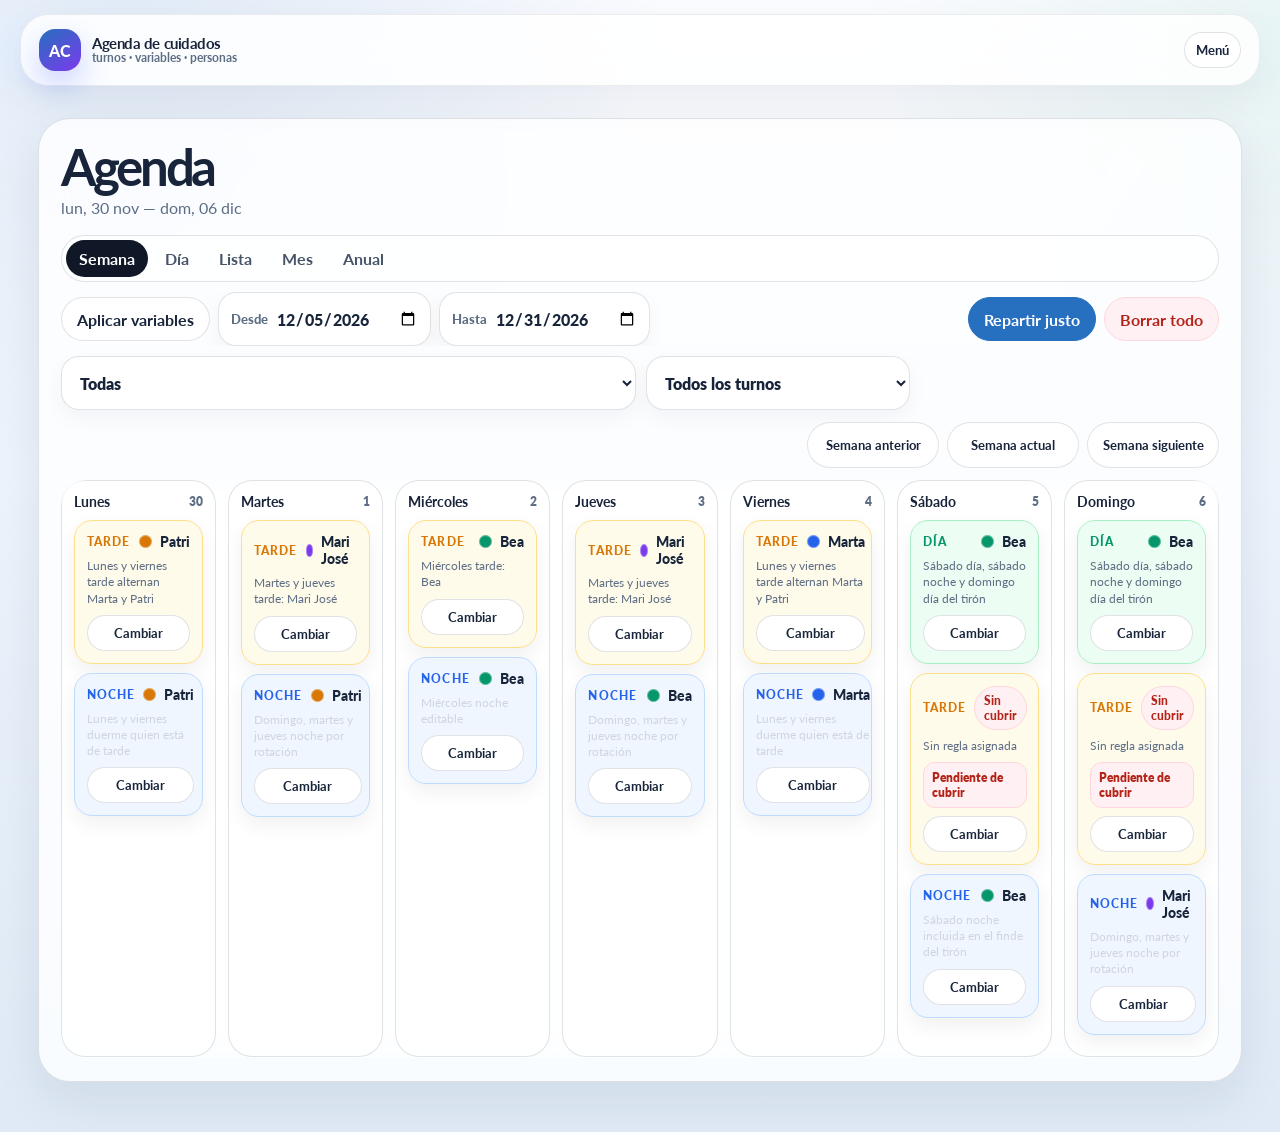
==== commit cb1726e6: "ojiol" ====
--- a/index.html
+++ b/index.html
@@ -5,14 +5,14 @@
   <meta name="viewport" content="width=device-width,initial-scale=1,viewport-fit=cover">
   <title>Agenda de cuidados</title>
   <meta name="description" content="Agenda de cuidados con turnos por tardes, noches, variables y personas.">
-  <meta name="theme-color" content="#3657ff">
+  <meta name="theme-color" content="#276fbf">
   <meta name="apple-mobile-web-app-capable" content="yes">
   <meta name="apple-mobile-web-app-status-bar-style" content="default">
   <meta name="format-detection" content="telephone=no">
   <link rel="manifest" href="manifest.webmanifest">
   <link rel="preconnect" href="https://fonts.googleapis.com">
   <link rel="preconnect" href="https://fonts.gstatic.com" crossorigin>
-  <link href="https://fonts.googleapis.com/css2?family=Inter:wght@400;550;650;700;800;900&display=swap" rel="stylesheet">
+  <link href="https://fonts.googleapis.com/css2?family=Lato:wght@300;400;700;900&display=swap" rel="stylesheet">
   <style>
 
 :root{
@@ -35,8 +35,8 @@
   --shadow-sm:0 12px 32px rgba(16,24,40,.08);
   --radius:26px;
   --radius-sm:18px;
-  --max:1680px;
-  font-family:Inter, ui-sans-serif, system-ui, -apple-system, BlinkMacSystemFont, "SF Pro Text", "Segoe UI", Roboto, Helvetica, Arial, sans-serif;
+  --max:1280px;
+  font-family:"Lato","Helvetica Neue",Helvetica,Arial,sans-serif;
   color-scheme:light;
 }
 *{box-sizing:border-box}
@@ -2539,25 +2539,76 @@
 
 
 
-/* ==========================================================
-   Capa UX inspirada en patrones Bulma Templates / Expo
-   - Admin dashboard: sidebar + KPIs + paneles
-   - Cards: personas y turnos
-   - Modal cards: ajustes/personas
-   - Tabs: formato y vista separados
-   - Inbox: actividad y alertas
-   - Table/Kanban: repartos y estados
-   ========================================================== */
-:root{--max:1680px;--sidebar-w:248px;--app-gap:18px;--modal-z:120;}
-.container{max-width:min(var(--max),calc(100vw - 24px));padding-left:12px;padding-right:12px;}
-.nav{max-width:min(var(--max),calc(100vw - 24px));}
-.nav-links{border-radius:18px;}
-.nav-links a{border-radius:14px;}
-.footer-app{max-width:min(var(--max),calc(100vw - 24px));margin:22px auto 0;padding:18px 12px 36px;color:var(--muted);font-size:13px;display:flex;justify-content:space-between;align-items:center;gap:12px;border-top:1px solid var(--line)}
-.footer-app .footer-links{display:flex;gap:8px;align-items:center;flex-wrap:wrap}.footer-app strong{color:var(--ink)}
-.app-dashboard{display:grid;grid-template-columns:minmax(0,1fr) 330px;gap:var(--app-gap);align-items:start;margin-top:18px}.dashboard-main,.dashboard-side{min-width:0}.dashboard-side{position:sticky;top:92px;display:grid;gap:14px}.dashboard-card{background:rgba(255,255,255,.84);border:1px solid var(--line);border-radius:24px;padding:18px;box-shadow:var(--shadow-sm)}.dashboard-card h3{margin:0 0 12px;font-size:17px}.report-grid{display:grid;grid-template-columns:repeat(4,minmax(0,1fr));gap:12px;margin-bottom:14px}.report-card{background:#fff;border:1px solid var(--line);border-radius:20px;padding:16px;box-shadow:0 10px 28px rgba(16,24,40,.06)}.report-card span{display:block;font-size:12px;color:var(--muted);font-weight:800}.report-card strong{display:block;font-size:28px;letter-spacing:-.05em;margin-top:6px}.report-card progress,.progress-soft{width:100%;height:10px;border-radius:999px;overflow:hidden;background:#edf1f7;margin-top:10px}.progress-soft i{display:block;height:100%;background:linear-gradient(90deg,var(--primary),var(--mint));border-radius:inherit}.inbox-list{display:grid;gap:10px}.inbox-item{display:grid;grid-template-columns:10px 1fr;gap:10px;align-items:start;background:#fff;border:1px solid var(--line);border-radius:18px;padding:11px}.inbox-dot{width:10px;height:10px;border-radius:999px;background:var(--primary);margin-top:5px}.inbox-item.warn .inbox-dot{background:var(--amber)}.inbox-item.bad .inbox-dot{background:var(--rose)}.inbox-item b{display:block;font-size:13px}.inbox-item span{display:block;color:var(--muted);font-size:12px;line-height:1.35;margin-top:3px}.agenda-home-panel{max-width:none!important;width:100%;padding:18px!important}.agenda-workbench{display:grid;grid-template-columns:minmax(0,1fr);gap:14px}.agenda-format{display:flex;gap:10px;align-items:center;flex-wrap:wrap}.format-group{display:flex;gap:6px;align-items:center;flex-wrap:wrap}.format-label{font-size:12px;color:var(--muted);font-weight:900;text-transform:uppercase;letter-spacing:.08em;margin-right:2px}.mode-segment button{border:0;background:transparent;border-radius:999px;padding:9px 13px;font-weight:800;color:#475467;cursor:pointer}.mode-segment button.active{background:#101828;color:white}.agenda-filterbar{grid-template-columns:minmax(180px,230px) minmax(190px,260px)!important}.agenda-controls-stack{display:grid;grid-template-columns:minmax(0,.85fr) minmax(340px,1.15fr);gap:12px;align-items:start}.agenda-tools,.agenda-reparto{background:rgba(255,255,255,.68);border:1px solid var(--line);border-radius:22px;padding:12px;box-shadow:var(--shadow-sm)}.agenda-tools summary,.agenda-reparto summary{font-weight:900;cursor:pointer}.reparto-panel{box-shadow:none!important;border:0!important;background:transparent!important;padding:12px 0 0!important;display:flex!important;gap:8px!important;flex-wrap:wrap!important}.calendar-panel{width:100%;min-height:420px}.week-grid{grid-template-columns:repeat(7,minmax(188px,1fr))}.day-col{min-height:560px}.month-layout{grid-template-columns:minmax(0,1fr) 360px!important}.month-board,.month-feed{min-width:0}.month-grid{grid-template-columns:repeat(7,minmax(126px,1fr))!important}.list-table{border-radius:18px;overflow:hidden}.bulma-modal{position:fixed;inset:0;z-index:var(--modal-z);display:none;align-items:center;justify-content:center;padding:18px;background:rgba(16,24,40,.48);backdrop-filter:blur(10px)}.bulma-modal.open{display:flex}.modal-cardx{width:min(760px,calc(100vw - 30px));max-height:88vh;overflow:auto;background:#fff;border:1px solid var(--line);border-radius:28px;box-shadow:0 40px 120px rgba(16,24,40,.28)}.modal-card-head,.modal-card-foot{padding:18px 20px;border-bottom:1px solid var(--line);display:flex;align-items:center;justify-content:space-between;gap:12px}.modal-card-foot{border-bottom:0;border-top:1px solid var(--line);justify-content:flex-end;flex-wrap:wrap}.modal-card-body{padding:20px}.delete-x{width:38px;height:38px;border-radius:14px;border:1px solid var(--line);background:#f8fafc;font-weight:950;display:grid;place-items:center}.login-box{width:min(430px,calc(100vw - 30px));background:#fff;border-radius:28px;border:1px solid var(--line);padding:24px;box-shadow:0 35px 110px rgba(16,24,40,.30)}.settings-grid{display:grid;grid-template-columns:1fr 1fr;gap:12px}.settings-grid .btn,.settings-grid label{width:100%}.hidden-file{display:none}.people-hero{grid-template-columns:1fr!important}.people-actions{display:flex;gap:10px;flex-wrap:wrap;margin-top:18px}.people-grid{display:grid;grid-template-columns:repeat(4,minmax(0,1fr));gap:14px}.person-card{display:grid!important;align-content:space-between;min-height:178px;padding:16px!important}.person-info{display:grid!important;grid-template-columns:54px 1fr;align-items:center}.person-avatar{width:54px!important;height:54px!important;border-radius:20px!important}.person-card h3{font-size:18px;margin-bottom:6px}.person-card .toolbar{margin-top:12px;justify-content:flex-start}.person-color-row{display:flex!important;align-items:center;gap:7px}.person-color-row input{width:40px;height:32px;padding:2px;border-radius:12px}.cards-toolbar{display:flex;justify-content:space-between;gap:12px;align-items:center;margin-bottom:14px}.cards-toolbar p{margin:0;color:var(--muted)}.kanban-board{display:grid;grid-template-columns:repeat(3,minmax(0,1fr));gap:12px}.kanban-col{background:rgba(255,255,255,.66);border:1px solid var(--line);border-radius:22px;padding:12px;min-height:180px}.kanban-col h3{font-size:14px;text-transform:uppercase;letter-spacing:.08em;color:var(--muted);margin-bottom:10px}.kanban-card{background:#fff;border:1px solid var(--line);border-radius:16px;padding:11px;margin-bottom:9px;box-shadow:0 8px 20px rgba(16,24,40,.06)}.kanban-card b{display:block;font-size:13px}.kanban-card span{display:block;font-size:12px;color:var(--muted);margin-top:4px}.notice.notification{border-radius:18px;border-left:5px solid var(--primary);background:#fff;color:var(--ink)}
-@media(max-width:1280px){.app-dashboard{grid-template-columns:1fr}.dashboard-side{position:static;grid-template-columns:repeat(2,1fr)}.people-grid{grid-template-columns:repeat(3,1fr)}.month-layout{grid-template-columns:1fr!important}.month-feed{max-height:none!important}.agenda-controls-stack{grid-template-columns:1fr}.report-grid{grid-template-columns:repeat(2,1fr)}}
-@media(max-width:800px){.container{max-width:100%;padding-left:10px;padding-right:10px}.nav{max-width:100%}.dashboard-side{grid-template-columns:1fr}.people-grid,.kanban-board,.settings-grid{grid-template-columns:1fr}.agenda-format{display:grid}.format-group,.segment,.mode-segment{overflow-x:auto;max-width:100%}.agenda-filterbar{grid-template-columns:1fr!important}.footer-app{display:grid}.month-grid{grid-template-columns:repeat(7,84vw)!important}.week-grid{grid-template-columns:repeat(7,84vw)}}
+/* NAVEGACIÓN CONTEXTUAL POR FORMATO */
+.agenda-calendar-nav .agenda-nav-controls,
+.agenda-calendar-nav .agenda-nav{
+  display:flex;
+  gap:8px;
+  align-items:center;
+  justify-content:center;
+}
+
+.agenda-calendar-nav .btn{
+  min-width:132px;
+  white-space:nowrap;
+}
+
+@media(max-width:980px){
+  .agenda-calendar-nav .agenda-nav-controls,
+  .agenda-calendar-nav .agenda-nav{
+    display:grid!important;
+    grid-template-columns:1fr 1fr 1fr!important;
+    gap:8px!important;
+    width:100%!important;
+  }
+
+  .agenda-calendar-nav .btn{
+    min-width:0!important;
+    width:100%!important;
+    padding-left:8px!important;
+    padding-right:8px!important;
+    font-size:13px!important;
+  }
+}
+
+@media(max-width:420px){
+  .agenda-calendar-nav .btn{
+    font-size:12px!important;
+  }
+}
+
+
+/* Ajuste solicitado: tema por defecto Calma + tipografía Lato/Helvetica */
+:root{
+  --bg:#eaf2fb;
+  --panel:rgba(255,255,255,.88);
+  --panel-strong:#ffffff;
+  --ink:#17243a;
+  --muted:#5d6d84;
+  --line:rgba(23,36,58,.13);
+  --soft:#eef6ff;
+  --primary:#276fbf;
+  --primary-2:#164e88;
+  --mint:#5fbba0;
+  --amber:#b78d2a;
+  font-family:"Lato","Helvetica Neue",Helvetica,Arial,sans-serif;
+  color-scheme:light;
+}
+html,body,button,input,select,textarea{font-family:"Lato","Helvetica Neue",Helvetica,Arial,sans-serif!important}
+body{
+  font-weight:400;
+  letter-spacing:0;
+  background:
+    radial-gradient(circle at 10% -5%, rgba(39,111,191,.13), transparent 34rem),
+    radial-gradient(circle at 105% 0%, rgba(95,187,160,.12), transparent 30rem),
+    linear-gradient(180deg,#fbfcff 0%,var(--bg) 48%,#dfeaf6 100%)!important;
+}
+h1{font-weight:700!important;letter-spacing:-.045em!important;line-height:1!important}
+h2{font-weight:700!important;letter-spacing:-.035em!important;line-height:1.05!important}
+h3,.btn,.nav-links a,.segment button,.tab,.kpi strong{font-weight:700!important}
+.lead,p,.item-meta,.muted{font-weight:400!important}
+.brand-text strong{font-weight:700!important}
+.view-btn[data-view="week"]{background:#101828;color:white}
 
 </style>
 </head>
@@ -2586,16 +2637,13 @@
   </div>
 
   <div class="agenda-format">
-    <div class="format-group"><span class="format-label">Formato</span><div class="segment">
-          <button class="view-btn" data-view="week" type="button">Semana</button>
+    <div class="segment">
+          <button class="view-btn active" data-view="week" type="button">Semana</button>
           <button class="view-btn" data-view="day" type="button">Día</button>
-          <button class="view-btn active" data-view="month" type="button">Mes</button>
+          <button class="view-btn" data-view="list" type="button">Lista</button>
+          <button class="view-btn" data-view="month" type="button">Mes</button>
           <button class="view-btn" data-view="year" type="button">Anual</button>
-        </div></div>
-    <div class="format-group"><span class="format-label">Vista</span><div class="segment mode-segment">
-          <button class="mode-btn active" data-mode="calendar" type="button">Calendario</button>
-          <button class="mode-btn" data-mode="list" type="button">Lista</button>
-        </div></div>
+        </div>
   </div>
 
   <div class="agenda-controls-stack">
@@ -2641,23 +2689,7 @@
 
 <section class="panel approval-panel" id="approvalPanel" hidden></section>
 
-<section class="app-dashboard" id="bulmaDashboard">
-  <div class="dashboard-main">
-    <section class="panel dashboard-card"><div class="panel-head"><div><h2>Panel de control</h2><p>Resumen tipo dashboard para revisar reparto, cobertura y estado de la agenda.</p></div></div><div class="report-grid" id="bulmaReportCards"></div><div class="kanban-board" id="bulmaKanban"></div></section>
-  </div>
-  <aside class="dashboard-side"><section class="dashboard-card"><h3>Actividad / avisos</h3><div class="inbox-list" id="bulmaInbox"></div></section><section class="dashboard-card"><h3>Accesos</h3><div class="hero-actions"><a class="btn" href="personas.html">Personas</a><a class="btn" href="variables.html">Variables</a><button class="btn dark" type="button" data-open-settings>Ajustes</button></div></section></aside>
-</section>
-
-
   </main>
-
-<footer class="footer-app">
-  <div><strong>Agenda de cuidados</strong><br>Datos guardados en el navegador. Exporta copias periódicas.</div>
-  <div class="footer-links"><button class="btn small" type="button" data-open-settings>⚙ Ajustes</button><button class="btn small" type="button" data-print>Imprimir</button></div>
-</footer>
-<div class="bulma-modal" id="settingsLock"><div class="login-box"><div class="kicker">Acceso ajustes</div><h2>Zona protegida</h2><p class="lead" style="font-size:15px;margin-bottom:14px">Introduce la clave para abrir importación, exportación y restauración.</p><label>Clave<input id="settingsPin" type="password" placeholder="Clave"></label><div class="hero-actions" style="margin-top:16px"><button class="btn primary" type="button" id="unlockSettings">Entrar</button><button class="btn" type="button" data-close-settings>Cancelar</button></div><p class="notice" style="margin-top:14px">Clave inicial: <strong>1234</strong></p></div></div>
-<div class="bulma-modal" id="settingsModal"><div class="modal-cardx"><div class="modal-card-head"><div><h2>Ajustes</h2><p class="muted">Backup, restauración y utilidades locales.</p></div><button class="delete-x" type="button" data-close-settings>×</button></div><div class="modal-card-body"><div class="settings-grid"><button class="btn primary" type="button" data-settings-export-json>Exportar JSON</button><button class="btn" type="button" data-settings-export-csv>Exportar CSV</button><label class="btn dark">Importar JSON<input class="hidden-file" id="settingsImport" type="file" accept="application/json"></label><button class="btn danger" type="button" data-settings-reset>Restaurar datos iniciales</button></div><div class="notice notification" style="margin-top:16px">Esta app es estática. En GitHub Pages, los datos quedan en el navegador mediante almacenamiento local.</div></div><div class="modal-card-foot"><button class="btn" type="button" data-close-settings>Cerrar</button></div></div></div>
-
 </div>
 <script>
 
@@ -2702,8 +2734,7 @@
   migratePalette();
   let selectedDate = new Date();
   selectedDate.setHours(12,0,0,0);
-  let currentView = "month";
-  let displayMode = "calendar";
+  let currentView = "week";
   let filterPerson = "all";
   let filterShift = "all";
   let selectedMonthDate = new Date(selectedDate);
@@ -2903,8 +2934,41 @@
     }
   }
 
+
+  function navLabels(){
+    const map = {
+      week:  ["Semana anterior", "Semana actual", "Semana siguiente"],
+      day:   ["Día anterior", "Hoy", "Día siguiente"],
+      list:  ["Periodo anterior", "Hoy", "Periodo siguiente"],
+      month: ["Mes anterior", "Mes actual", "Mes siguiente"],
+      year:  ["Año anterior", "Año actual", "Año siguiente"]
+    };
+    return map[currentView] || map.month;
+  }
+
+  function updateNavLabels(){
+    const prev = $("#prevPeriod");
+    const today = $("#todayBtn");
+    const next = $("#nextPeriod");
+    if(!prev || !today || !next) return;
+
+    const labels = navLabels();
+    prev.textContent = labels[0];
+    today.textContent = labels[1];
+    next.textContent = labels[2];
+
+    prev.setAttribute("aria-label", labels[0]);
+    today.setAttribute("aria-label", labels[1]);
+    next.setAttribute("aria-label", labels[2]);
+
+    prev.title = labels[0];
+    today.title = labels[1];
+    next.title = labels[2];
+  }
+
   function renderAgenda(){
     if(!$("#calendar")) return;
+    updateNavLabels();
     syncPersonFilter();
     setFairDateDefaults();
     renderKpis();
@@ -2924,11 +2988,10 @@
       }
     }
     $$(".view-btn").forEach(b=>b.classList.toggle("active", b.dataset.view===currentView));
-    $$(".mode-btn").forEach(b=>b.classList.toggle("active", b.dataset.mode===displayMode));
     const cal = $("#calendar");
-    if(displayMode === "list"){ renderList(cal); return; }
     if(currentView === "week") renderWeek(cal);
     if(currentView === "day") renderDay(cal);
+    if(currentView === "list") renderList(cal);
     if(currentView === "month") renderMonth(cal);
     if(currentView === "year") renderYear(cal);
   }
@@ -2952,23 +3015,11 @@
   }
 
   function renderList(cal){
-    let days;
-    if(currentView === "day") days = [selectedDate];
-    else if(currentView === "week") days = Array.from({length:7},(_,i)=>addDays(startWeek(selectedDate),i));
-    else if(currentView === "year"){
-      const start = new Date(selectedDate.getFullYear(),0,1,12);
-      const end = new Date(selectedDate.getFullYear()+1,0,1,12);
-      const n = Math.round((end-start)/(24*3600*1000));
-      days = Array.from({length:n},(_,i)=>addDays(start,i));
-    }else{
-      const first = new Date(selectedDate.getFullYear(), selectedDate.getMonth(), 1, 12);
-      const last = new Date(selectedDate.getFullYear(), selectedDate.getMonth()+1, 0, 12);
-      days = Array.from({length:last.getDate()},(_,i)=>addDays(first,i));
-    }
-    let rows = days.flatMap(day => shiftsFor(day).map(s => ({date:day, shift:s, ...assign(day,s)})));
+    const days = scheduleRange(selectedDate,35);
+    let rows = days.flatMap(day => day.shifts.map(s => ({date:day.date, ...s})));
     rows = rows.filter(r => (filterShift === "all" || r.shift === filterShift) && (filterPerson === "all" || (r.person && r.person.id === filterPerson)));
     cal.innerHTML = `<table class="list-table"><thead><tr><th>Fecha</th><th>Turno</th><th>Persona</th><th>Regla</th><th>Acción</th></tr></thead><tbody>
-      ${rows.map(r=>`<tr><td>${fmt(r.date)}</td><td>${shiftName(r.shift)}</td><td>${r.person ? r.person.name : "Sin cubrir"}</td><td>${r.rule}</td><td><button class="btn small" data-override="${iso(r.date)}:${r.shift}">Cambiar</button></td></tr>`).join("") || `<tr><td colspan="5">Sin turnos con estos filtros.</td></tr>`}
+      ${rows.map(r=>`<tr><td>${fmt(r.date)}</td><td>${r.shift}</td><td>${r.person ? r.person.name : "Sin cubrir"}</td><td>${r.rule}</td><td><button class="btn small" data-override="${iso(r.date)}:${r.shift}">Cambiar</button></td></tr>`).join("")}
     </tbody></table>`;
   }
 
@@ -3496,24 +3547,34 @@
     const menu = $("#menuBtn"), links = $("#navLinks");
     if(menu && links) menu.addEventListener("click",()=>links.classList.toggle("open"));
     $$(".view-btn").forEach(b=>b.addEventListener("click",()=>{ currentView=b.dataset.view; renderAgenda(); }));
-    $$(".mode-btn").forEach(b=>b.addEventListener("click",()=>{ displayMode=b.dataset.mode; renderAgenda(); }));
     $("#personFilter")?.addEventListener("change",e=>{ filterPerson = e.target.value; renderAgenda(); });
     $("#shiftFilter")?.addEventListener("change",e=>{ filterShift = e.target.value; renderAgenda(); });
     $("#prevPeriod")?.addEventListener("click",()=>{
       if(currentView === "year") selectedDate = new Date(selectedDate.getFullYear()-1, selectedDate.getMonth(), 1, 12);
       else if(currentView === "month") selectedDate = new Date(selectedDate.getFullYear(), selectedDate.getMonth()-1, 1, 12);
-      else selectedDate = addDays(selectedDate, currentView==="week" ? -7 : -1);
+      else if(currentView === "week") selectedDate = addDays(selectedDate, -7);
+      else if(currentView === "list") selectedDate = addDays(selectedDate, -35);
+      else selectedDate = addDays(selectedDate, -1);
       selectedMonthDate = new Date(selectedDate);
       renderAgenda();
     });
     $("#nextPeriod")?.addEventListener("click",()=>{
       if(currentView === "year") selectedDate = new Date(selectedDate.getFullYear()+1, selectedDate.getMonth(), 1, 12);
       else if(currentView === "month") selectedDate = new Date(selectedDate.getFullYear(), selectedDate.getMonth()+1, 1, 12);
-      else selectedDate = addDays(selectedDate, currentView==="week" ? 7 : 1);
+      else if(currentView === "week") selectedDate = addDays(selectedDate, 7);
+      else if(currentView === "list") selectedDate = addDays(selectedDate, 35);
+      else selectedDate = addDays(selectedDate, 1);
       selectedMonthDate = new Date(selectedDate);
       renderAgenda();
     });
-    $("#todayBtn")?.addEventListener("click",()=>{ selectedDate = new Date(); selectedDate.setHours(12,0,0,0); selectedMonthDate = new Date(selectedDate); renderAgenda(); });
+    $("#todayBtn")?.addEventListener("click",()=>{
+      selectedDate = new Date();
+      selectedDate.setHours(12,0,0,0);
+      if(currentView === "month") selectedDate = new Date(selectedDate.getFullYear(), selectedDate.getMonth(), 1, 12);
+      if(currentView === "year") selectedDate = new Date(selectedDate.getFullYear(), 0, 1, 12);
+      selectedMonthDate = new Date(selectedDate);
+      renderAgenda();
+    });
     document.addEventListener("click",e=>{
       const selectDate = e.target.closest("[data-select-date]");
       if(selectDate){ selectedMonthDate = new Date(selectDate.dataset.selectDate + "T12:00:00"); renderAgenda(); return; }
@@ -3620,33 +3681,5 @@
 });
 
 </script>
-
-<script>
-(function(){
-  const STORE='cuidados-turnos-v1';
-  const PIN='1234';
-  const $=(s,r=document)=>r.querySelector(s);
-  function open(el){el&&el.classList.add('open')}
-  function closeAll(){document.querySelectorAll('.bulma-modal.open').forEach(m=>m.classList.remove('open'))}
-  function data(){try{return JSON.parse(localStorage.getItem(STORE)||'{}')}catch(e){return {}}}
-  function download(name,content,type){const blob=new Blob([content],{type});const a=document.createElement('a');a.href=URL.createObjectURL(blob);a.download=name;a.click();URL.revokeObjectURL(a.href)}
-  function toast(msg){const old=$('.toast');if(old)old.remove();const t=document.createElement('div');t.className='toast';t.textContent=msg;document.body.appendChild(t);setTimeout(()=>t.remove(),2000)}
-  document.addEventListener('click',e=>{
-    if(e.target.closest('[data-open-settings]')){open($('#settingsLock'));setTimeout(()=>$('#settingsPin')&&$('#settingsPin').focus(),80)}
-    if(e.target.closest('[data-close-settings]')) closeAll();
-    if(e.target.closest('#unlockSettings')){ if(($('#settingsPin')||{}).value===PIN){closeAll();open($('#settingsModal'))} else toast('Clave incorrecta'); }
-    if(e.target.closest('[data-settings-export-json]')) download('agenda-cuidados-backup.json',JSON.stringify(data(),null,2),'application/json');
-    if(e.target.closest('[data-settings-export-csv]')){
-      const s=data(); const rows=['tipo,fecha,turno,persona,regla'];
-      Object.entries(s.manual||{}).forEach(([k,v])=>{const parts=k.split(':');rows.push(['manual',parts[0],parts[1],v,''].map(x=>'"'+String(x||'').replaceAll('"','""')+'"').join(','))});
-      (s.people||[]).forEach(p=>rows.push(['persona','','',p.name,p.blocked?'bloqueada':'activa'].map(x=>'"'+String(x||'').replaceAll('"','""')+'"').join(',')));
-      download('agenda-cuidados.csv',rows.join('\n'),'text/csv;charset=utf-8');
-    }
-    if(e.target.closest('[data-settings-reset]')){if(confirm('¿Restaurar datos iniciales?')){localStorage.removeItem(STORE);location.reload()}}
-  });
-  $('#settingsImport')&&$('#settingsImport').addEventListener('change',e=>{const f=e.target.files[0];if(!f)return;const r=new FileReader();r.onload=()=>{try{JSON.parse(r.result);localStorage.setItem(STORE,r.result);toast('Backup importado');setTimeout(()=>location.reload(),650)}catch(err){toast('JSON no válido')}};r.readAsText(f)});
-})();
-</script>
-
 </body>
 </html>
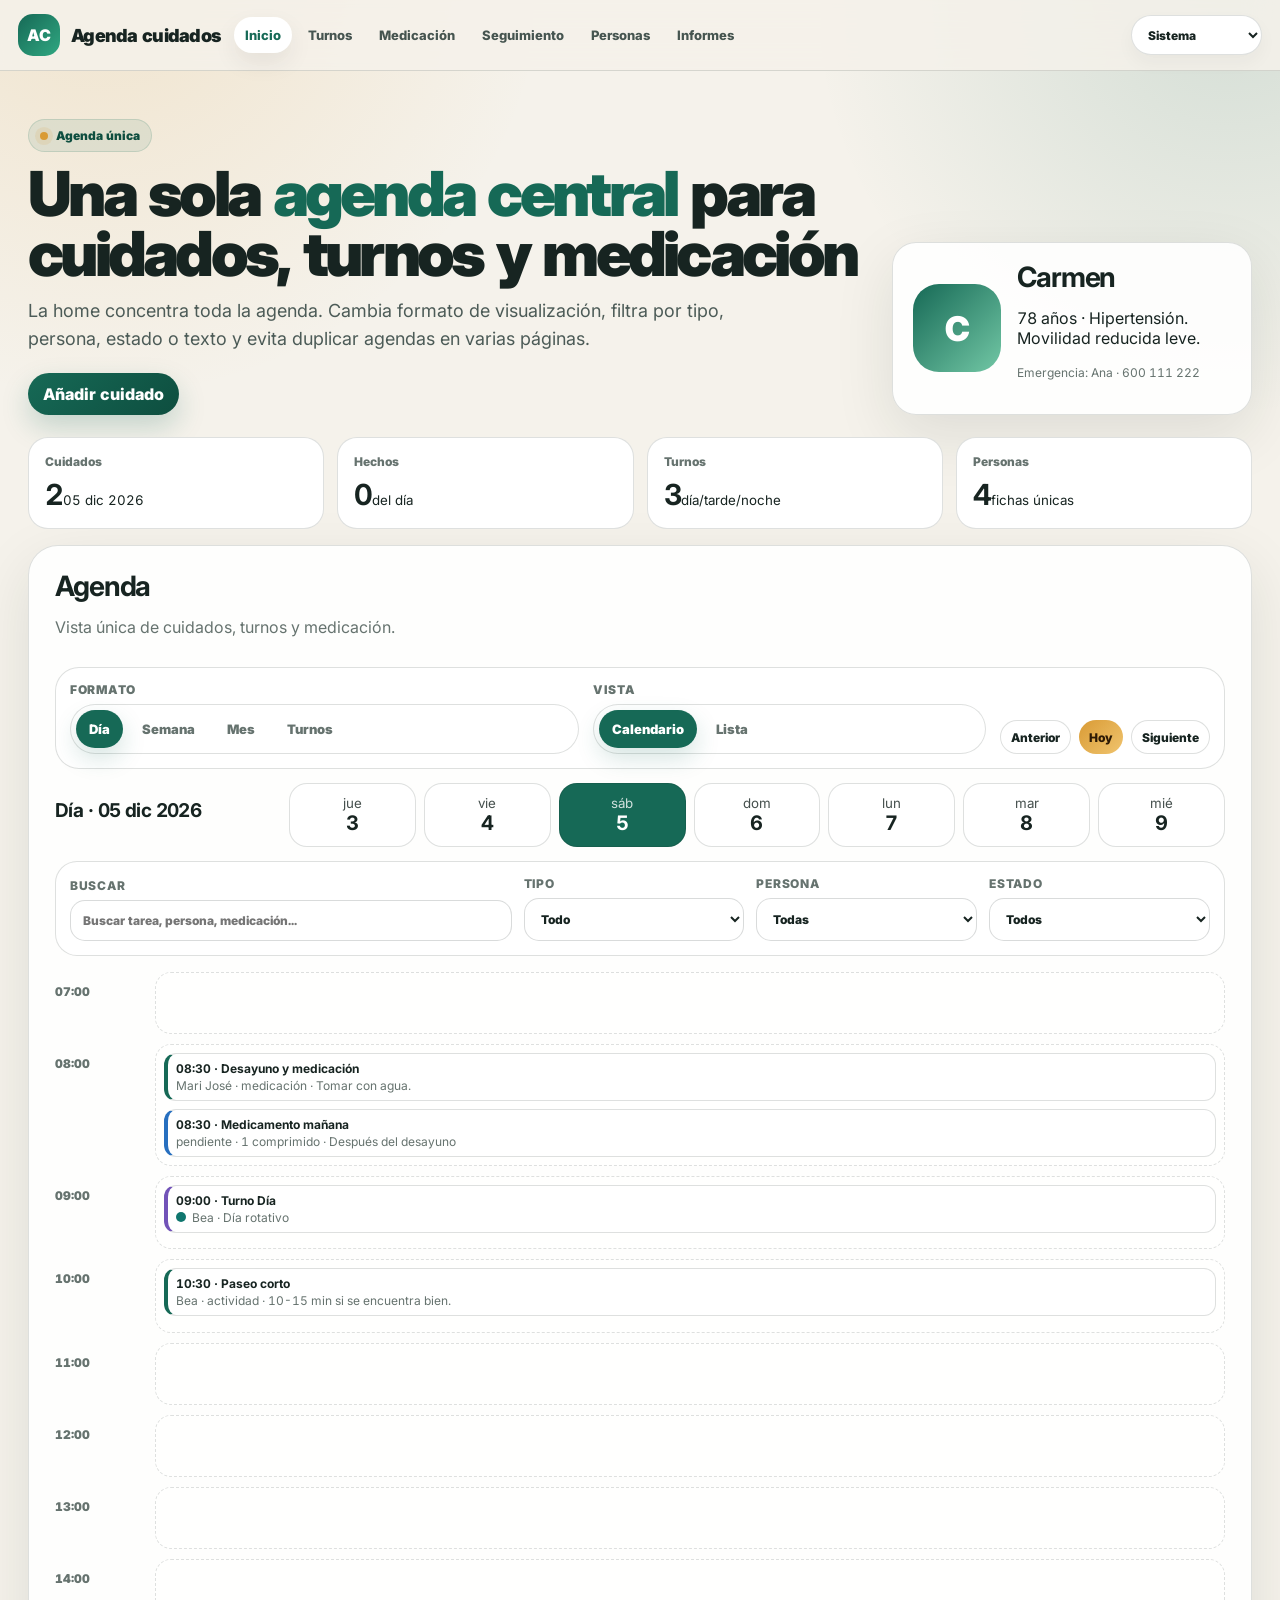
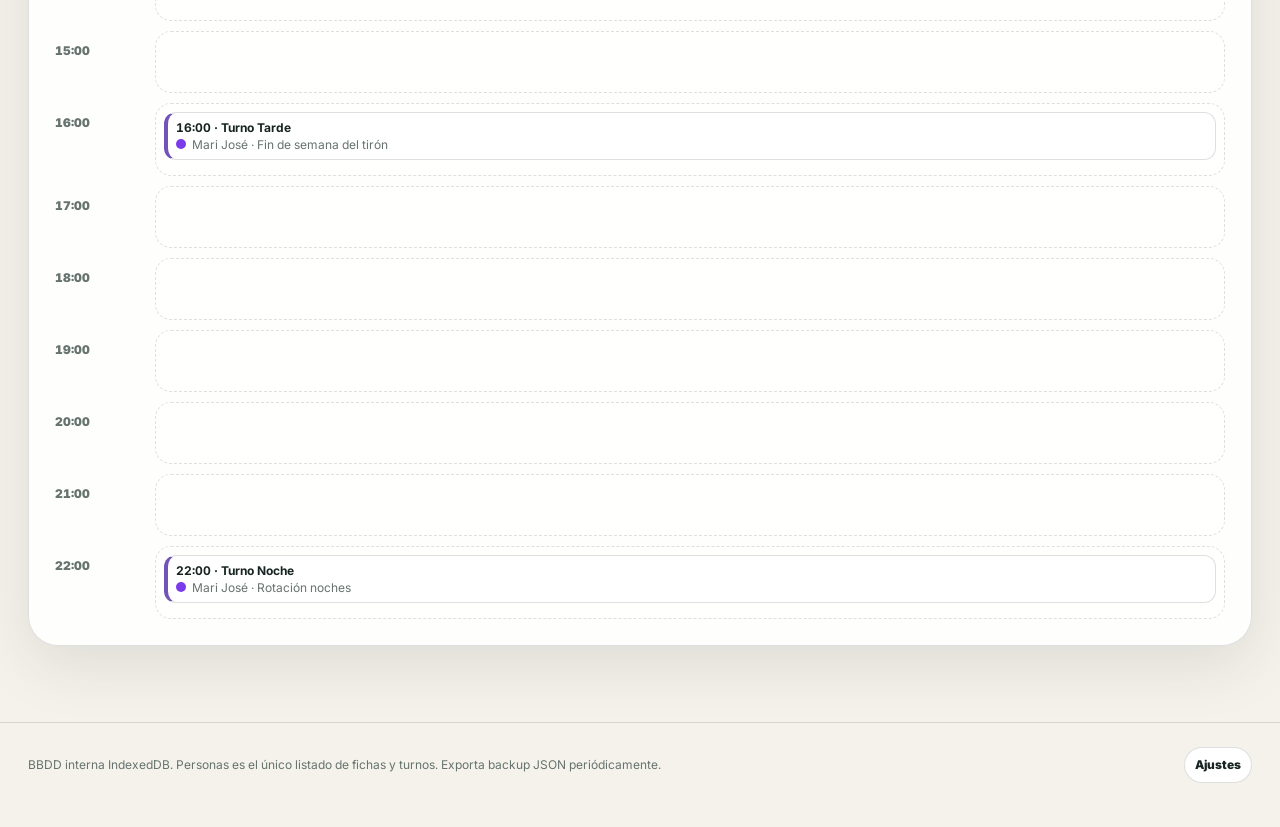
==== commit fbce475e: "qfe" ====
--- a/index.html
+++ b/index.html
@@ -1,3685 +1 @@
-<!doctype html>
-<html lang="es" data-page="agenda">
-<head>
-  <meta charset="utf-8">
-  <meta name="viewport" content="width=device-width,initial-scale=1,viewport-fit=cover">
-  <title>Agenda de cuidados</title>
-  <meta name="description" content="Agenda de cuidados con turnos por tardes, noches, variables y personas.">
-  <meta name="theme-color" content="#276fbf">
-  <meta name="apple-mobile-web-app-capable" content="yes">
-  <meta name="apple-mobile-web-app-status-bar-style" content="default">
-  <meta name="format-detection" content="telephone=no">
-  <link rel="manifest" href="manifest.webmanifest">
-  <link rel="preconnect" href="https://fonts.googleapis.com">
-  <link rel="preconnect" href="https://fonts.gstatic.com" crossorigin>
-  <link href="https://fonts.googleapis.com/css2?family=Lato:wght@300;400;700;900&display=swap" rel="stylesheet">
-  <style>
-
-:root{
-  --bg:#f5f7fb;
-  --panel:rgba(255,255,255,.82);
-  --panel-strong:#ffffff;
-  --ink:#101828;
-  --muted:#667085;
-  --line:rgba(16,24,40,.12);
-  --soft:#eef2f7;
-  --primary:#3657ff;
-  --primary-2:#6d5dfc;
-  --mint:#12b886;
-  --amber:#f59f00;
-  --rose:#f43f5e;
-  --night:#1f2937;
-  --day:#0f766e;
-  --afternoon:#c2410c;
-  --shadow:0 24px 80px rgba(16,24,40,.10);
-  --shadow-sm:0 12px 32px rgba(16,24,40,.08);
-  --radius:26px;
-  --radius-sm:18px;
-  --max:1280px;
-  font-family:"Lato","Helvetica Neue",Helvetica,Arial,sans-serif;
-  color-scheme:light;
-}
-*{box-sizing:border-box}
-html{scroll-behavior:smooth}
-body{
-  margin:0;
-  color:var(--ink);
-  background:
-    radial-gradient(circle at 10% -5%, rgba(54,87,255,.16), transparent 34rem),
-    radial-gradient(circle at 105% 0%, rgba(18,184,134,.14), transparent 30rem),
-    linear-gradient(180deg,#fbfcff 0%,var(--bg) 42%,#eef2f7 100%);
-  min-height:100vh;
-  -webkit-font-smoothing:antialiased;
-  text-rendering:optimizeLegibility;
-}
-button,input,select,textarea{font:inherit}
-button,a{touch-action:manipulation}
-a{color:inherit;text-decoration:none}
-.app-shell{min-height:100vh}
-.topbar{
-  position:sticky;
-  top:0;
-  z-index:50;
-  background:rgba(245,247,251,.72);
-  backdrop-filter:blur(18px) saturate(145%);
-  -webkit-backdrop-filter:blur(18px) saturate(145%);
-  border-bottom:1px solid var(--line);
-}
-.nav{
-  max-width:var(--max);
-  margin:auto;
-  padding:14px 18px;
-  display:flex;
-  align-items:center;
-  justify-content:space-between;
-  gap:14px;
-}
-.brand{
-  display:flex;
-  align-items:center;
-  gap:11px;
-  min-width:0;
-}
-.brand-mark{
-  width:42px;height:42px;border-radius:16px;
-  display:grid;place-items:center;
-  color:#fff;font-weight:900;
-  background:linear-gradient(145deg,var(--primary),var(--primary-2));
-  box-shadow:0 14px 30px rgba(54,87,255,.25);
-}
-.brand-text{display:grid;line-height:1.05}
-.brand-text strong{font-size:15px;letter-spacing:-.03em}
-.brand-text span{font-size:12px;color:var(--muted);font-weight:650}
-.nav-links{
-  display:flex;
-  align-items:center;
-  gap:8px;
-  padding:5px;
-  border:1px solid var(--line);
-  border-radius:999px;
-  background:rgba(255,255,255,.58);
-}
-.nav-links a{
-  padding:10px 14px;
-  border-radius:999px;
-  color:#344054;
-  font-size:14px;
-  font-weight:750;
-}
-.nav-links a.active{
-  background:#101828;
-  color:white;
-  box-shadow:0 10px 22px rgba(16,24,40,.15);
-}
-.nav-actions{display:flex;gap:9px;align-items:center}
-.btn{
-  border:1px solid var(--line);
-  background:rgba(255,255,255,.72);
-  color:var(--ink);
-  border-radius:999px;
-  padding:11px 15px;
-  min-height:44px;
-  font-weight:800;
-  display:inline-flex;
-  align-items:center;
-  justify-content:center;
-  gap:8px;
-  cursor:pointer;
-  transition:.18s transform,.18s box-shadow,.18s background,.18s border-color;
-  white-space:nowrap;
-}
-.btn:hover{transform:translateY(-1px);box-shadow:var(--shadow-sm)}
-.btn.primary{background:linear-gradient(145deg,var(--primary),var(--primary-2));color:#fff;border-color:transparent}
-.btn.dark{background:#101828;color:#fff;border-color:#101828}
-.btn.danger{background:#fff1f3;color:#b42318;border-color:#ffd6dd}
-.btn.ghost{background:transparent}
-.btn.small{min-height:36px;padding:8px 11px;font-size:13px}
-.menu-btn{display:none}
-.container{
-  max-width:var(--max);
-  margin:auto;
-  padding:28px 18px 90px;
-}
-.hero{
-  display:grid;
-  grid-template-columns:1.05fr .95fr;
-  gap:20px;
-  align-items:stretch;
-  margin-bottom:20px;
-}
-.hero-card,.panel,.calendar-panel{
-  background:var(--panel);
-  border:1px solid var(--line);
-  border-radius:var(--radius);
-  box-shadow:var(--shadow);
-  backdrop-filter:blur(18px) saturate(135%);
-  -webkit-backdrop-filter:blur(18px) saturate(135%);
-}
-.hero-card{padding:30px;overflow:hidden;position:relative}
-.hero-card:before{
-  content:"";position:absolute;right:-90px;top:-110px;width:280px;height:280px;border-radius:50%;
-  background:radial-gradient(circle,rgba(54,87,255,.18),transparent 70%);
-}
-.kicker{
-  display:inline-flex;align-items:center;gap:8px;
-  padding:8px 11px;border-radius:999px;
-  background:rgba(54,87,255,.10);color:#283ca8;border:1px solid rgba(54,87,255,.16);
-  font-size:12px;font-weight:900;letter-spacing:.08em;text-transform:uppercase;
-  margin-bottom:16px;
-}
-.kicker:before{content:"";width:8px;height:8px;border-radius:50%;background:var(--mint);box-shadow:0 0 0 5px rgba(18,184,134,.14)}
-h1,h2,h3,p{margin-top:0}
-h1{
-  font-size:clamp(34px,5.3vw,68px);
-  line-height:.95;
-  letter-spacing:-.065em;
-  margin-bottom:16px;
-  max-width:720px;
-}
-h2{font-size:clamp(26px,3vw,40px);line-height:1.02;letter-spacing:-.055em;margin-bottom:10px}
-h3{font-size:18px;letter-spacing:-.035em;margin-bottom:8px}
-.lead{color:#475467;font-size:18px;line-height:1.55;max-width:720px;margin-bottom:22px}
-.hero-actions{display:flex;flex-wrap:wrap;gap:10px}
-.kpis{display:grid;grid-template-columns:repeat(4,1fr);gap:12px}
-.kpi{
-  background:rgba(255,255,255,.78);
-  border:1px solid var(--line);
-  border-radius:22px;
-  padding:18px;
-  box-shadow:var(--shadow-sm);
-}
-.kpi span{display:block;color:var(--muted);font-size:13px;font-weight:750;margin-bottom:8px}
-.kpi strong{font-size:28px;letter-spacing:-.045em}
-.kpi small{display:block;color:var(--muted);font-weight:650;margin-top:6px}
-.panel{padding:22px;margin-bottom:18px}
-.panel-head{display:flex;align-items:flex-end;justify-content:space-between;gap:14px;margin-bottom:16px}
-.panel-head p{color:var(--muted);margin:0;line-height:1.45}
-.toolbar{display:flex;gap:8px;align-items:center;flex-wrap:wrap}
-.segment{
-  display:flex;gap:4px;padding:4px;
-  background:rgba(255,255,255,.72);
-  border:1px solid var(--line);
-  border-radius:999px;
-}
-.segment button{
-  border:0;background:transparent;border-radius:999px;
-  padding:9px 13px;font-weight:800;color:#475467;cursor:pointer;
-}
-.segment button.active{background:#101828;color:white}
-.date-control{
-  display:flex;
-  gap:8px;
-  align-items:center;
-}
-.date-control strong{
-  min-width:220px;
-  text-align:center;
-  font-size:16px;
-}
-.calendar-panel{padding:18px;overflow:hidden}
-.week-grid{
-  display:grid;
-  grid-template-columns:repeat(7,minmax(150px,1fr));
-  gap:12px;
-  overflow-x:auto;
-  padding-bottom:2px;
-}
-.day-col{
-  min-height:520px;
-  background:rgba(255,255,255,.68);
-  border:1px solid var(--line);
-  border-radius:24px;
-  padding:12px;
-}
-.day-head{
-  display:flex;
-  justify-content:space-between;
-  align-items:center;
-  margin-bottom:10px;
-}
-.day-head b{font-size:14px;text-transform:capitalize}
-.day-head span{font-size:12px;color:var(--muted);font-weight:800}
-.shift-card{
-  display:grid;
-  gap:8px;
-  padding:12px;
-  border-radius:18px;
-  background:#fff;
-  border:1px solid var(--line);
-  box-shadow:0 8px 20px rgba(16,24,40,.06);
-  margin-bottom:9px;
-}
-.shift-card.noche{background:linear-gradient(145deg,#101828,#1f2937);color:white;border-color:rgba(255,255,255,.10)}
-.shift-card.tarde{background:linear-gradient(145deg,#fff7ed,#fff);border-color:rgba(194,65,12,.22)}
-.shift-card.dia{background:linear-gradient(145deg,#ecfdf3,#fff);border-color:rgba(15,118,110,.20)}
-.shift-top{display:flex;justify-content:space-between;gap:8px;align-items:center}
-.shift-label{font-size:12px;font-weight:900;letter-spacing:.09em;text-transform:uppercase}
-.shift-card.noche .shift-label{color:#d0d5dd}
-.person-pill{
-  display:inline-flex;align-items:center;gap:8px;
-  font-weight:900;font-size:14px;
-}
-.avatar-dot{width:13px;height:13px;border-radius:50%;box-shadow:0 0 0 4px rgba(255,255,255,.55)}
-.shift-note{font-size:12px;color:var(--muted);line-height:1.35}
-.shift-card.noche .shift-note{color:#d0d5dd}
-.conflict{
-  color:#b42318;background:#fff1f3;border:1px solid #ffd6dd;border-radius:12px;padding:7px 8px;font-size:12px;font-weight:800;
-}
-.list-table{width:100%;border-collapse:separate;border-spacing:0 8px}
-.list-table th{text-align:left;color:var(--muted);font-size:12px;padding:0 12px}
-.list-table td{background:#fff;padding:13px 12px;border-top:1px solid var(--line);border-bottom:1px solid var(--line)}
-.list-table td:first-child{border-left:1px solid var(--line);border-radius:16px 0 0 16px}
-.list-table td:last-child{border-right:1px solid var(--line);border-radius:0 16px 16px 0}
-.year-grid{display:grid;grid-template-columns:repeat(4,1fr);gap:12px}
-.month-card{background:#fff;border:1px solid var(--line);border-radius:20px;padding:14px}
-.mini-days{display:grid;grid-template-columns:repeat(7,1fr);gap:4px}
-.mini-day{height:20px;border-radius:7px;background:#eef2f7}
-.mini-day.covered{background:linear-gradient(145deg,var(--primary),var(--mint))}
-.day-view{display:grid;grid-template-columns:.85fr 1.15fr;gap:14px}
-.big-date{
-  background:linear-gradient(145deg,#101828,#263143);
-  color:white;border-radius:24px;padding:24px;min-height:260px;
-  display:flex;flex-direction:column;justify-content:space-between;
-}
-.big-date strong{font-size:64px;letter-spacing:-.06em}
-.big-date span{text-transform:capitalize;color:#d0d5dd;font-weight:800}
-.stack{display:grid;gap:10px}
-.cards-grid{display:grid;grid-template-columns:repeat(3,1fr);gap:14px}
-.card{
-  background:#fff;border:1px solid var(--line);border-radius:24px;padding:18px;box-shadow:var(--shadow-sm);
-}
-.form-grid{display:grid;grid-template-columns:repeat(2,1fr);gap:12px}
-label{display:grid;gap:7px;font-size:13px;font-weight:850;color:#344054}
-input,select,textarea{
-  width:100%;border:1px solid var(--line);background:#fff;border-radius:16px;padding:13px 14px;outline:none;color:var(--ink);
-}
-textarea{min-height:96px;resize:vertical}
-input:focus,select:focus,textarea:focus{border-color:var(--primary);box-shadow:0 0 0 4px rgba(54,87,255,.12)}
-.full{grid-column:1/-1}
-.person-card{display:flex;align-items:center;justify-content:space-between;gap:14px}
-.person-info{display:flex;align-items:center;gap:12px}
-.person-avatar{width:44px;height:44px;border-radius:16px;display:grid;place-items:center;color:white;font-weight:950}
-.badge{
-  display:inline-flex;align-items:center;border-radius:999px;
-  padding:6px 9px;font-size:12px;font-weight:850;
-  background:#eef2ff;color:#283ca8;border:1px solid rgba(54,87,255,.16);
-}
-.badge.blocked{background:#fff1f3;color:#b42318;border-color:#ffd6dd}
-.var-row{display:grid;grid-template-columns:1.2fr .9fr .9fr auto;gap:10px;align-items:end}
-.notice{padding:13px 14px;border-radius:18px;background:#eef2ff;color:#283ca8;border:1px solid rgba(54,87,255,.16);font-weight:750}
-.bottom-nav{
-  display:none;
-  position:fixed;left:12px;right:12px;bottom:12px;z-index:60;
-  background:rgba(255,255,255,.82);backdrop-filter:blur(18px);
-  border:1px solid var(--line);border-radius:999px;padding:6px;box-shadow:var(--shadow);
-}
-.bottom-nav a{flex:1;text-align:center;border-radius:999px;padding:10px 8px;font-size:12px;font-weight:850;color:#475467}
-.bottom-nav a.active{background:#101828;color:#fff}
-.toast{
-  position:fixed;left:50%;bottom:82px;transform:translateX(-50%);
-  background:#101828;color:#fff;border-radius:999px;padding:12px 16px;
-  box-shadow:0 20px 60px rgba(16,24,40,.25);z-index:100;
-  font-weight:850;max-width:calc(100vw - 32px);text-align:center;
-}
-@media(max-width:1050px){
-  .hero{grid-template-columns:1fr}
-  .kpis{grid-template-columns:repeat(2,1fr)}
-  .cards-grid{grid-template-columns:repeat(2,1fr)}
-  .year-grid{grid-template-columns:repeat(2,1fr)}
-  .day-view{grid-template-columns:1fr}
-}
-@media(max-width:760px){
-  .container{padding:18px 14px 96px}
-  .nav-links{display:none}
-  .nav-actions .btn:not(.menu-btn){display:none}
-  .menu-btn{display:inline-flex}
-  .nav-links.open{
-    display:grid;position:absolute;left:14px;right:14px;top:72px;border-radius:24px;padding:10px;background:rgba(255,255,255,.96);box-shadow:var(--shadow);
-  }
-  .nav-links.open a{padding:13px 15px}
-  .bottom-nav{display:flex}
-  .hero-card,.panel,.calendar-panel{border-radius:22px}
-  .hero-card{padding:22px}
-  .panel-head{display:grid}
-  .toolbar,.date-control{width:100%}
-  .date-control strong{min-width:0;flex:1}
-  .week-grid{grid-template-columns:repeat(7,82vw)}
-  .form-grid,.cards-grid,.var-row{grid-template-columns:1fr}
-  .kpis{grid-template-columns:1fr 1fr}
-  .list-table{font-size:13px}
-  .year-grid{grid-template-columns:1fr}
-}
-
-
-
-/* HARDENING RESPONSIVE / GITHUB PAGES / MOBILE */
-html,body{
-  width:100%;
-  max-width:100%;
-  overflow-x:hidden;
-}
-body{
-  min-height:100dvh;
-}
-.app-shell{
-  min-height:100dvh;
-}
-img,svg,canvas,video{
-  max-width:100%;
-  height:auto;
-}
-.container{
-  padding-left:max(18px, env(safe-area-inset-left));
-  padding-right:max(18px, env(safe-area-inset-right));
-}
-.topbar{
-  padding-top:env(safe-area-inset-top);
-}
-.bottom-nav{
-  bottom:max(12px, env(safe-area-inset-bottom));
-}
-.toast{
-  bottom:calc(86px + env(safe-area-inset-bottom));
-}
-.week-grid{
-  -webkit-overflow-scrolling:touch;
-  overscroll-behavior-x:contain;
-  scrollbar-width:thin;
-}
-.week-grid::-webkit-scrollbar{height:8px}
-.week-grid::-webkit-scrollbar-thumb{background:rgba(16,24,40,.18);border-radius:999px}
-.btn,.segment button,.bottom-nav a,.nav-links a{
-  -webkit-tap-highlight-color:transparent;
-}
-input,select,textarea{
-  font-size:16px;
-}
-@media(max-width:480px){
-  .container{
-    padding-left:max(14px, env(safe-area-inset-left));
-    padding-right:max(14px, env(safe-area-inset-right));
-  }
-  .brand-mark{width:38px;height:38px;border-radius:14px}
-  .brand-text strong{font-size:14px}
-  .brand-text span{display:none}
-  h1{font-size:34px}
-  h2{font-size:25px}
-  .lead{font-size:16px}
-  .hero-card,.panel{padding:18px}
-  .kpis{grid-template-columns:1fr}
-  .kpi strong{font-size:26px}
-  .week-grid{grid-template-columns:repeat(7,calc(100vw - 36px))}
-  .day-col{min-height:auto}
-  .shift-card{padding:11px}
-  .toolbar{gap:7px}
-  .btn{padding:10px 13px}
-  .date-control{display:grid;grid-template-columns:auto 1fr auto;gap:7px}
-  .date-control #todayBtn{grid-column:1 / -1}
-  .list-table{
-    display:block;
-    overflow-x:auto;
-    -webkit-overflow-scrolling:touch;
-    white-space:nowrap;
-  }
-}
-@media(max-width:360px){
-  .nav{padding-left:10px;padding-right:10px}
-  .container{padding-left:10px;padding-right:10px}
-  h1{font-size:30px}
-  .hero-actions .btn,.toolbar .btn{width:100%}
-  .week-grid{grid-template-columns:repeat(7,calc(100vw - 24px))}
-}
-@media(min-width:761px){
-  .nav-links{display:flex!important}
-}
-@media(prefers-reduced-motion:reduce){
-  *,*::before,*::after{
-    animation-duration:.01ms!important;
-    animation-iteration-count:1!important;
-    scroll-behavior:auto!important;
-    transition-duration:.01ms!important;
-  }
-}
-@media(print){
-  .topbar,.bottom-nav,.hero-actions,.toolbar,.btn{display:none!important}
-  body{background:#fff;color:#000}
-  .panel,.hero-card,.calendar-panel,.card,.kpi{box-shadow:none;border-color:#bbb;background:#fff}
-  .container{padding:0}
-}
-
-
-
-/* FIX MENU SERIO + REPARTO EQUITATIVO */
-.nav-links{
-  overflow-x:auto;
-  -webkit-overflow-scrolling:touch;
-  scrollbar-width:none;
-  max-width:min(620px,52vw);
-}
-.nav-links::-webkit-scrollbar{display:none}
-.menu-btn{display:none!important}
-.approval-panel{
-  background:linear-gradient(145deg,rgba(255,255,255,.90),rgba(238,242,255,.82));
-  border:1px solid rgba(54,87,255,.16);
-}
-.approval-summary{
-  display:grid;
-  grid-template-columns:repeat(4,1fr);
-  gap:10px;
-  margin:12px 0 16px;
-}
-.approval-person{
-  background:#fff;
-  border:1px solid var(--line);
-  border-radius:18px;
-  padding:12px;
-  display:grid;
-  gap:8px;
-}
-.approval-person b{letter-spacing:-.03em}
-.approval-person small{color:var(--muted);font-weight:750}
-.approval-actions{display:flex;gap:7px;flex-wrap:wrap}
-.approval-list{
-  max-height:360px;
-  overflow:auto;
-  -webkit-overflow-scrolling:touch;
-  display:grid;
-  gap:8px;
-  padding-right:3px;
-}
-.approval-row{
-  display:grid;
-  grid-template-columns:110px 80px 1fr 1.2fr;
-  gap:10px;
-  align-items:center;
-  background:#fff;
-  border:1px solid var(--line);
-  border-radius:16px;
-  padding:11px 12px;
-}
-.approval-row span{font-size:13px;color:var(--muted);font-weight:760}
-.approval-status-ok{background:#ecfdf3;color:#027a48;border-color:#abefc6}
-.approval-status-wait{background:#fff7ed;color:#b54708;border-color:#fedf89}
-.approval-status-no{background:#fff1f3;color:#b42318;border-color:#ffd6dd}
-@media(max-width:900px){
-  .nav{
-    align-items:flex-start;
-    flex-wrap:wrap;
-  }
-  .nav-links{
-    display:flex!important;
-    order:3;
-    width:100%;
-    max-width:100%;
-    border-radius:22px;
-    justify-content:flex-start;
-    padding:6px;
-  }
-  .nav-links a{
-    flex:0 0 auto;
-  }
-  .approval-summary{grid-template-columns:repeat(2,1fr)}
-  .approval-row{grid-template-columns:1fr;gap:5px}
-}
-@media(max-width:480px){
-  .approval-summary{grid-template-columns:1fr}
-  .approval-actions .btn{flex:1}
-}
-
-
-
-/* FIX HOME: SOLO AGENDA + FILTROS */
-.nav-actions #exportCsv,
-.nav-actions #exportJson{
-  display:none!important;
-}
-.home-agenda-head{
-  display:flex;
-  align-items:flex-end;
-  justify-content:space-between;
-  gap:14px;
-  margin-bottom:14px;
-}
-.home-filters{
-  display:flex;
-  gap:8px;
-  align-items:center;
-  flex-wrap:wrap;
-}
-.home-filters select,
-.home-filters input{
-  width:auto;
-  min-width:150px;
-  min-height:44px;
-}
-.home-filters .segment{
-  flex:0 0 auto;
-}
-@media(max-width:760px){
-  .home-agenda-head{
-    display:grid;
-  }
-  .home-filters,
-  .home-filters select,
-  .home-filters input,
-  .home-filters .segment{
-    width:100%;
-  }
-  .home-filters .segment{
-    overflow-x:auto;
-    -webkit-overflow-scrolling:touch;
-  }
-  .home-filters .btn,
-  .home-filters select,
-  .home-filters input{
-    flex:1;
-  }
-}
-
-
-
-/* FIX MES + ACCIONES CALENDARIO */
-.home-filters .btn.danger{
-  background:#fff1f3;
-  color:#b42318;
-  border-color:#ffd6dd;
-}
-.month-grid{
-  display:grid;
-  grid-template-columns:repeat(7,minmax(128px,1fr));
-  gap:10px;
-  overflow-x:auto;
-  -webkit-overflow-scrolling:touch;
-  padding-bottom:2px;
-}
-.month-day{
-  min-height:156px;
-  background:rgba(255,255,255,.72);
-  border:1px solid var(--line);
-  border-radius:20px;
-  padding:10px;
-}
-.month-day.out{
-  opacity:.42;
-}
-.month-day-head{
-  display:flex;
-  justify-content:space-between;
-  gap:8px;
-  margin-bottom:8px;
-  color:var(--muted);
-  font-size:12px;
-  font-weight:850;
-}
-.month-shift{
-  display:flex;
-  align-items:center;
-  justify-content:space-between;
-  gap:6px;
-  border-radius:12px;
-  padding:7px 8px;
-  margin-bottom:6px;
-  background:#fff;
-  border:1px solid var(--line);
-  font-size:12px;
-  font-weight:800;
-}
-.month-shift.noche{
-  background:#101828;
-  color:#fff;
-}
-.month-shift.tarde{
-  background:#fff7ed;
-}
-.month-shift.dia{
-  background:#ecfdf3;
-}
-@media(max-width:760px){
-  .month-grid{
-    grid-template-columns:repeat(7,78vw);
-  }
-}
-
-
-
-/* FIX HOME TOOLBAR LIMPIA */
-.agenda-home-panel{
-  padding:22px;
-}
-.agenda-top{
-  display:grid;
-  grid-template-columns:1fr auto;
-  gap:16px;
-  align-items:center;
-  margin-bottom:14px;
-}
-.agenda-title-block h1{
-  font-size:34px;
-  line-height:1;
-  letter-spacing:-.055em;
-  margin:0 0 6px;
-}
-.agenda-title-block p{
-  margin:0;
-  color:var(--muted);
-  font-size:15px;
-  font-weight:750;
-}
-.agenda-nav-controls{
-  display:flex;
-  gap:8px;
-  align-items:center;
-  justify-content:flex-end;
-}
-.agenda-filterbar{
-  display:grid;
-  grid-template-columns:auto minmax(180px,230px) minmax(190px,260px) auto;
-  gap:10px;
-  align-items:center;
-  margin-bottom:16px;
-}
-.agenda-filterbar .segment{
-  min-width:0;
-  overflow-x:auto;
-  -webkit-overflow-scrolling:touch;
-  scrollbar-width:none;
-}
-.agenda-filterbar .segment::-webkit-scrollbar{display:none}
-.agenda-filterbar select{
-  width:100%;
-  min-height:46px;
-  border-radius:999px;
-  background:rgba(255,255,255,.86);
-  font-weight:760;
-}
-.agenda-actions{
-  display:flex;
-  gap:8px;
-  align-items:center;
-  justify-content:flex-end;
-  flex-wrap:nowrap;
-}
-.agenda-actions .btn{
-  min-height:46px;
-}
-.agenda-actions .btn.danger{
-  background:#fff1f3;
-  color:#b42318;
-  border-color:#ffd6dd;
-}
-#approvalPanel[hidden]{
-  display:none!important;
-}
-@media(max-width:1180px){
-  .agenda-filterbar{
-    grid-template-columns:1fr 1fr;
-  }
-  .agenda-filterbar .segment,
-  .agenda-actions{
-    grid-column:1/-1;
-  }
-  .agenda-actions{
-    justify-content:flex-start;
-    flex-wrap:wrap;
-  }
-}
-@media(max-width:760px){
-  .agenda-home-panel{
-    padding:16px;
-  }
-  .agenda-top{
-    grid-template-columns:1fr;
-  }
-  .agenda-title-block h1{
-    font-size:30px;
-  }
-  .agenda-nav-controls{
-    justify-content:flex-start;
-  }
-  .agenda-filterbar{
-    grid-template-columns:1fr;
-  }
-  .agenda-filterbar .segment{
-    width:100%;
-  }
-  .agenda-filterbar .segment button{
-    flex:0 0 auto;
-  }
-  .agenda-actions .btn{
-    flex:1 1 160px;
-  }
-}
-@media(max-width:420px){
-  .agenda-actions{
-    display:grid;
-    grid-template-columns:1fr;
-  }
-  .agenda-nav-controls{
-    display:grid;
-    grid-template-columns:1fr 1fr 1fr;
-  }
-}
-
-
-
-/* FIX HAMBURGUESA ÚNICA + HOME MENSUAL */
-.topbar{
-  position:relative!important;
-  top:auto!important;
-}
-.nav{
-  position:relative;
-}
-.nav-links{
-  display:none!important;
-  position:absolute;
-  top:62px;
-  right:18px;
-  left:auto;
-  width:min(320px, calc(100vw - 28px));
-  max-width:min(320px, calc(100vw - 28px));
-  border-radius:24px;
-  padding:10px;
-  background:rgba(255,255,255,.96);
-  border:1px solid var(--line);
-  box-shadow:var(--shadow);
-  z-index:80;
-  overflow:visible;
-}
-.nav-links.open{
-  display:grid!important;
-  gap:4px;
-}
-.nav-links a{
-  display:flex;
-  width:100%;
-  padding:14px 15px;
-  border-radius:16px;
-}
-.menu-btn{
-  display:inline-flex!important;
-}
-.bottom-nav{
-  display:none!important;
-}
-.container{
-  padding-bottom:32px!important;
-}
-.agenda-home-panel{
-  min-height:calc(100dvh - 130px);
-}
-.agenda-filterbar{
-  grid-template-columns:auto minmax(150px,190px) minmax(170px,220px) auto;
-}
-.agenda-actions{
-  justify-content:flex-start;
-}
-.month-grid{
-  grid-template-columns:repeat(7,minmax(132px,1fr));
-  gap:10px;
-  overflow:visible;
-}
-.month-day{
-  min-height:148px;
-}
-.month-shift{
-  cursor:pointer;
-}
-.approval-summary{
-  grid-template-columns:repeat(4,1fr);
-}
-.approval-person{
-  min-height:auto;
-}
-.approval-single-actions{
-  display:flex;
-  gap:8px;
-  flex-wrap:wrap;
-  justify-content:flex-end;
-}
-@media(min-width:761px){
-  .nav-links{
-    display:none!important;
-  }
-  .nav-links.open{
-    display:grid!important;
-  }
-}
-@media(max-width:1180px){
-  .agenda-filterbar{
-    grid-template-columns:1fr 1fr;
-  }
-  .agenda-filterbar .segment,
-  .agenda-actions{
-    grid-column:1/-1;
-  }
-}
-@media(max-width:760px){
-  .topbar{
-    position:relative!important;
-  }
-  .nav{
-    align-items:center;
-    flex-wrap:nowrap;
-  }
-  .nav-links{
-    top:60px;
-    right:14px;
-    left:14px;
-    width:auto;
-    max-width:none;
-  }
-  .agenda-home-panel{
-    padding:14px;
-  }
-  .agenda-top{
-    grid-template-columns:1fr;
-    gap:10px;
-  }
-  .agenda-title-block h1{
-    font-size:28px;
-  }
-  .agenda-filterbar{
-    grid-template-columns:1fr;
-    gap:8px;
-  }
-  .agenda-filterbar .segment{
-    width:100%;
-    display:flex;
-    overflow-x:auto;
-    -webkit-overflow-scrolling:touch;
-  }
-  .agenda-filterbar .segment button{
-    white-space:nowrap;
-  }
-  .agenda-actions{
-    display:grid;
-    grid-template-columns:1fr;
-    width:100%;
-  }
-  .agenda-actions .btn{
-    width:100%;
-  }
-  .calendar-panel{
-    padding:10px;
-  }
-  .month-grid{
-    display:grid;
-    grid-template-columns:1fr;
-    gap:9px;
-    overflow:visible;
-  }
-  .month-day{
-    min-height:auto;
-    display:grid;
-    gap:6px;
-    padding:11px;
-  }
-  .month-day.out{
-    display:none;
-  }
-  .month-day-head{
-    margin-bottom:2px;
-    font-size:13px;
-  }
-  .month-shift{
-    margin-bottom:0;
-    min-height:40px;
-  }
-  .approval-single-actions{
-    justify-content:stretch;
-  }
-  .approval-single-actions .btn{
-    width:100%;
-  }
-}
-
-
-
-/* FIX REPARTO HASTA FECHA */
-.inline-date{
-  display:flex;
-  align-items:center;
-  gap:8px;
-  width:auto;
-  min-height:46px;
-  padding:0 12px;
-  border:1px solid var(--line);
-  border-radius:999px;
-  background:rgba(255,255,255,.86);
-  font-size:13px;
-  font-weight:850;
-  color:var(--muted);
-}
-.inline-date input{
-  min-width:142px;
-  width:142px;
-  padding:0;
-  min-height:auto;
-  border:0;
-  background:transparent;
-  font-weight:850;
-  color:var(--ink);
-}
-.inline-date input:focus{
-  box-shadow:none;
-}
-@media(max-width:760px){
-  .inline-date{
-    width:100%;
-    justify-content:space-between;
-    min-height:46px;
-  }
-  .inline-date input{
-    width:auto;
-    flex:1;
-    text-align:right;
-  }
-}
-
-
-
-/* FIX INICIO/FIN REPARTO + COLORES PERSONAS */
-.inline-date-group{
-  display:flex;
-  gap:8px;
-  align-items:center;
-  flex-wrap:wrap;
-}
-.inline-date{
-  display:flex;
-  align-items:center;
-  gap:8px;
-  width:auto;
-  min-height:46px;
-  padding:0 12px;
-  border:1px solid var(--line);
-  border-radius:999px;
-  background:rgba(255,255,255,.86);
-  font-size:13px;
-  font-weight:850;
-  color:var(--muted);
-}
-.inline-date input{
-  min-width:142px;
-  width:142px;
-  padding:0;
-  min-height:auto;
-  border:0;
-  background:transparent;
-  font-weight:850;
-  color:var(--ink);
-}
-.inline-date input:focus{
-  box-shadow:none;
-}
-.person-color-row{
-  display:flex;
-  align-items:center;
-  gap:10px;
-  flex-wrap:wrap;
-}
-.person-color-row input[type="color"],
-.person-card input[type="color"]{
-  width:52px;
-  height:42px;
-  padding:3px;
-  border-radius:14px;
-  cursor:pointer;
-  background:#fff;
-}
-.month-shift .person-mini{
-  display:flex;
-  align-items:center;
-  gap:6px;
-  min-width:0;
-}
-.month-shift .person-mini b{
-  overflow:hidden;
-  text-overflow:ellipsis;
-  white-space:nowrap;
-}
-@media(max-width:760px){
-  .inline-date-group{
-    width:100%;
-    display:grid;
-    grid-template-columns:1fr;
-  }
-  .inline-date{
-    width:100%;
-    justify-content:space-between;
-  }
-  .inline-date input{
-    flex:1;
-    width:auto;
-    text-align:right;
-  }
-}
-
-
-
-/* UI CALENDARIO SERIO · MOBILE FIRST */
-:root{
-  --soft-shadow:0 18px 50px rgba(16,24,40,.08);
-  --chip-shadow:0 10px 24px rgba(16,24,40,.08);
-}
-body{
-  background:
-    radial-gradient(circle at 18% -5%, rgba(99,102,241,.10), transparent 28%),
-    radial-gradient(circle at 92% 8%, rgba(18,184,134,.08), transparent 24%),
-    #f7f8fb;
-}
-.topbar{
-  background:transparent!important;
-  border:0!important;
-  box-shadow:none!important;
-}
-.nav{
-  max-width:1240px;
-  margin:14px auto 4px;
-  border:1px solid rgba(16,24,40,.08);
-  background:rgba(255,255,255,.86);
-  backdrop-filter:blur(22px);
-  border-radius:28px;
-  box-shadow:0 14px 40px rgba(16,24,40,.06);
-}
-.container{
-  max-width:1240px;
-}
-.agenda-home-panel{
-  padding:22px!important;
-  border-radius:32px!important;
-  background:rgba(255,255,255,.82)!important;
-  box-shadow:var(--soft-shadow)!important;
-}
-.agenda-top{
-  display:grid!important;
-  grid-template-columns:1fr auto!important;
-  gap:18px!important;
-  align-items:center!important;
-  margin-bottom:18px!important;
-}
-.agenda-title-block h1{
-  font-size:clamp(32px,4vw,54px)!important;
-  letter-spacing:-.065em!important;
-}
-.agenda-title-block p{
-  font-size:16px!important;
-}
-.agenda-nav-controls .btn{
-  width:46px;
-  height:46px;
-  display:inline-flex;
-  justify-content:center;
-  align-items:center;
-  padding:0;
-  border-radius:999px;
-}
-.agenda-nav-controls #todayBtn{
-  width:auto;
-  padding:0 18px;
-}
-.agenda-filterbar{
-  display:grid!important;
-  grid-template-columns:1.35fr .62fr .68fr auto!important;
-  gap:10px!important;
-  align-items:center!important;
-  margin-bottom:18px!important;
-}
-.agenda-filterbar .segment{
-  height:54px;
-  padding:5px;
-  border-radius:999px;
-  background:#f3f5f8;
-  border:1px solid rgba(16,24,40,.06);
-  box-shadow:inset 0 1px 0 rgba(255,255,255,.75);
-}
-.agenda-filterbar .segment button{
-  border-radius:999px;
-  min-height:44px;
-  padding:0 18px;
-  font-weight:900;
-}
-.agenda-filterbar .segment button.active{
-  background:#111827;
-  color:#fff;
-  box-shadow:0 10px 24px rgba(17,24,39,.16);
-}
-.agenda-filterbar select,
-.inline-date{
-  min-height:54px!important;
-  border-radius:18px!important;
-  background:#fff!important;
-  border:1px solid rgba(16,24,40,.08)!important;
-  box-shadow:0 8px 22px rgba(16,24,40,.045);
-}
-.agenda-actions{
-  display:flex!important;
-  align-items:center!important;
-  gap:8px!important;
-  flex-wrap:wrap!important;
-}
-.agenda-actions .btn{
-  min-height:54px!important;
-  border-radius:18px!important;
-  box-shadow:var(--chip-shadow);
-}
-.inline-date-group{
-  display:flex!important;
-  gap:8px!important;
-  align-items:center!important;
-}
-.calendar-panel{
-  padding:0!important;
-  background:transparent!important;
-  border:0!important;
-  box-shadow:none!important;
-}
-.month-layout{
-  display:grid;
-  grid-template-columns:minmax(0,1fr) 390px;
-  gap:18px;
-  align-items:start;
-}
-.month-board,
-.month-feed{
-  border:1px solid rgba(16,24,40,.08);
-  background:rgba(255,255,255,.92);
-  border-radius:30px;
-  box-shadow:var(--soft-shadow);
-}
-.month-board{
-  padding:18px;
-}
-.month-weekdays{
-  display:grid;
-  grid-template-columns:repeat(7,1fr);
-  gap:6px;
-  padding:0 4px 8px;
-}
-.month-weekdays span{
-  text-align:center;
-  color:#98a2b3;
-  font-size:12px;
-  font-weight:900;
-  text-transform:uppercase;
-  letter-spacing:.05em;
-}
-.month-grid{
-  display:grid!important;
-  grid-template-columns:repeat(7,minmax(0,1fr))!important;
-  gap:8px!important;
-  overflow:visible!important;
-  padding:0!important;
-}
-.month-day{
-  min-height:108px!important;
-  border-radius:22px!important;
-  padding:10px!important;
-  background:#fff!important;
-  border:1px solid rgba(16,24,40,.07)!important;
-  box-shadow:0 8px 20px rgba(16,24,40,.035);
-  cursor:pointer;
-  transition:transform .16s ease, box-shadow .16s ease, border-color .16s ease;
-}
-.month-day:hover{
-  transform:translateY(-2px);
-  box-shadow:0 16px 34px rgba(16,24,40,.08);
-}
-.month-day.out{
-  opacity:.36;
-}
-.month-day.today,
-.month-day.selected{
-  border-color:rgba(54,87,255,.42)!important;
-  box-shadow:0 18px 40px rgba(54,87,255,.12)!important;
-}
-.month-day-head{
-  display:flex;
-  align-items:center;
-  justify-content:space-between;
-  margin-bottom:8px!important;
-}
-.month-day-num{
-  width:30px;
-  height:30px;
-  display:inline-flex;
-  align-items:center;
-  justify-content:center;
-  border-radius:999px;
-  font-size:14px;
-  font-weight:950;
-  color:#111827;
-}
-.month-day.today .month-day-num,
-.month-day.selected .month-day-num{
-  background:#111827;
-  color:#fff;
-}
-.month-day-week{
-  color:#98a2b3;
-  font-size:11px;
-  font-weight:850;
-  text-transform:uppercase;
-}
-.month-dots{
-  display:flex;
-  gap:5px;
-  flex-wrap:wrap;
-  margin-bottom:8px;
-}
-.month-dot{
-  width:8px;
-  height:8px;
-  border-radius:999px;
-  background:#d0d5dd;
-}
-.month-shifts-mini{
-  display:grid;
-  gap:6px;
-}
-.month-mini-shift{
-  display:flex;
-  align-items:center;
-  gap:6px;
-  min-width:0;
-  border-radius:12px;
-  padding:6px 8px;
-  background:#f8fafc;
-  border:1px solid rgba(16,24,40,.05);
-  font-size:11px;
-  font-weight:850;
-  color:#475467;
-}
-.month-mini-shift b{
-  min-width:0;
-  overflow:hidden;
-  text-overflow:ellipsis;
-  white-space:nowrap;
-}
-.month-mini-shift.noche{
-  background:#111827;
-  color:#fff;
-}
-.month-mini-shift.tarde{
-  background:#fff7ed;
-  color:#9a3412;
-}
-.month-mini-shift.dia{
-  background:#ecfdf3;
-  color:#027a48;
-}
-.month-feed{
-  padding:16px;
-  position:sticky;
-  top:18px;
-}
-.month-feed-head{
-  display:flex;
-  justify-content:space-between;
-  align-items:flex-end;
-  gap:10px;
-  margin-bottom:12px;
-}
-.month-feed-head h3{
-  margin:0;
-  font-size:20px;
-  letter-spacing:-.04em;
-}
-.month-feed-head p{
-  margin:3px 0 0;
-  color:#98a2b3;
-  font-size:13px;
-  font-weight:750;
-}
-.month-feed-list{
-  display:grid;
-  gap:10px;
-  max-height:70vh;
-  overflow:auto;
-  -webkit-overflow-scrolling:touch;
-  padding-right:2px;
-}
-.feed-day{
-  display:grid;
-  gap:8px;
-}
-.feed-date{
-  display:flex;
-  align-items:center;
-  justify-content:space-between;
-  color:#667085;
-  font-size:13px;
-  font-weight:900;
-}
-.feed-card{
-  border-radius:22px;
-  background:#fff;
-  border:1px solid rgba(16,24,40,.07);
-  box-shadow:0 12px 28px rgba(16,24,40,.06);
-  overflow:hidden;
-}
-.feed-card-line{
-  height:5px;
-  background:#d0d5dd;
-}
-.feed-card-body{
-  display:grid;
-  grid-template-columns:56px 1fr auto;
-  gap:12px;
-  align-items:center;
-  padding:13px;
-}
-.feed-shift{
-  width:48px;
-  height:48px;
-  border-radius:18px;
-  display:grid;
-  place-items:center;
-  font-weight:950;
-  background:#f2f4f7;
-  color:#475467;
-}
-.feed-person{
-  min-width:0;
-}
-.feed-person strong{
-  display:block;
-  font-size:15px;
-  letter-spacing:-.025em;
-  overflow:hidden;
-  text-overflow:ellipsis;
-  white-space:nowrap;
-}
-.feed-person span{
-  display:block;
-  margin-top:3px;
-  font-size:12px;
-  color:#98a2b3;
-  font-weight:750;
-}
-.feed-edit{
-  width:38px!important;
-  height:38px!important;
-  min-height:38px!important;
-  padding:0!important;
-  border-radius:14px!important;
-}
-@media(max-width:1180px){
-  .agenda-filterbar{
-    grid-template-columns:1fr 1fr!important;
-  }
-  .agenda-filterbar .segment,
-  .agenda-actions{
-    grid-column:1/-1;
-  }
-  .month-layout{
-    grid-template-columns:1fr;
-  }
-  .month-feed{
-    position:relative;
-    top:auto;
-  }
-}
-@media(max-width:760px){
-  body{
-    background:#f7f8fb;
-  }
-  .topbar{
-    padding:10px 12px 0!important;
-  }
-  .nav{
-    margin:0 auto;
-    border-radius:24px;
-  }
-  .container{
-    padding-left:12px!important;
-    padding-right:12px!important;
-  }
-  .agenda-home-panel{
-    padding:14px!important;
-    border-radius:28px!important;
-  }
-  .agenda-top{
-    grid-template-columns:1fr!important;
-    gap:10px!important;
-    margin-bottom:14px!important;
-  }
-  .agenda-title-block h1{
-    font-size:32px!important;
-  }
-  .agenda-nav-controls{
-    justify-content:space-between!important;
-    background:#fff;
-    border:1px solid rgba(16,24,40,.07);
-    border-radius:22px;
-    padding:6px;
-    box-shadow:0 10px 24px rgba(16,24,40,.045);
-  }
-  .agenda-filterbar{
-    grid-template-columns:1fr!important;
-    gap:9px!important;
-  }
-  .agenda-filterbar .segment{
-    display:flex!important;
-    overflow-x:auto!important;
-    height:52px;
-  }
-  .agenda-filterbar .segment button{
-    flex:0 0 auto!important;
-    min-height:42px;
-    padding:0 16px;
-  }
-  .agenda-filterbar select,
-  .inline-date{
-    min-height:50px!important;
-  }
-  .inline-date-group{
-    display:grid!important;
-    grid-template-columns:1fr!important;
-    width:100%!important;
-  }
-  .agenda-actions{
-    display:grid!important;
-    grid-template-columns:1fr!important;
-  }
-  .agenda-actions .btn{
-    width:100%;
-  }
-  .month-board{
-    padding:14px;
-    border-radius:28px;
-  }
-  .month-weekdays{
-    gap:2px;
-  }
-  .month-weekdays span{
-    font-size:11px;
-  }
-  .month-grid{
-    gap:4px!important;
-  }
-  .month-day{
-    min-height:54px!important;
-    border-radius:16px!important;
-    padding:6px 4px!important;
-    box-shadow:none!important;
-  }
-  .month-day.out{
-    visibility:hidden;
-    opacity:0;
-  }
-  .month-day-head{
-    justify-content:center!important;
-    margin-bottom:4px!important;
-  }
-  .month-day-num{
-    width:28px;
-    height:28px;
-    font-size:13px;
-  }
-  .month-day-week{
-    display:none;
-  }
-  .month-shifts-mini{
-    display:none;
-  }
-  .month-dots{
-    justify-content:center;
-    gap:3px;
-    margin:0;
-  }
-  .month-dot{
-    width:5px;
-    height:5px;
-  }
-  .month-feed{
-    padding:0;
-    background:transparent;
-    border:0;
-    box-shadow:none;
-  }
-  .month-feed-list{
-    max-height:none;
-    overflow:visible;
-  }
-  .feed-card{
-    border-radius:24px;
-  }
-  .feed-card-body{
-    grid-template-columns:50px 1fr auto;
-    padding:12px;
-  }
-  .feed-shift{
-    width:44px;
-    height:44px;
-    border-radius:16px;
-  }
-}
-
-
-
-/* FIX MOBILE ORDEN CORRECTO · CALENDARIO PRIMERO */
-.agenda-home-panel{
-  display:flex!important;
-  flex-direction:column!important;
-}
-.agenda-top{
-  order:1;
-}
-.agenda-tools{
-  order:2;
-  border:0;
-  padding:0;
-  margin:0 0 18px;
-}
-.agenda-tools summary{
-  display:none;
-}
-.agenda-tools .agenda-filterbar{
-  margin-bottom:0!important;
-}
-.calendar-panel{
-  order:3;
-}
-@media(max-width:760px){
-  .agenda-home-panel{
-    gap:12px!important;
-  }
-  .agenda-top{
-    order:1;
-    margin-bottom:2px!important;
-  }
-  .calendar-panel{
-    order:2;
-  }
-  .agenda-tools{
-    order:3;
-    margin:0!important;
-    border:1px solid rgba(16,24,40,.08);
-    background:#fff;
-    border-radius:24px;
-    box-shadow:0 12px 30px rgba(16,24,40,.055);
-    overflow:hidden;
-  }
-  .agenda-tools summary{
-    display:flex!important;
-    align-items:center;
-    justify-content:space-between;
-    min-height:56px;
-    padding:0 18px;
-    cursor:pointer;
-    list-style:none;
-    font-weight:950;
-    color:#111827;
-    letter-spacing:-.025em;
-  }
-  .agenda-tools summary::-webkit-details-marker{
-    display:none;
-  }
-  .agenda-tools summary::after{
-    content:"+";
-    width:32px;
-    height:32px;
-    display:grid;
-    place-items:center;
-    border-radius:999px;
-    background:#f2f4f7;
-    color:#111827;
-    font-size:22px;
-    line-height:1;
-  }
-  .agenda-tools[open] summary::after{
-    content:"–";
-  }
-  .agenda-tools .agenda-filterbar{
-    padding:0 12px 12px;
-    margin:0!important;
-  }
-  .agenda-title-block h1{
-    font-size:30px!important;
-    margin-bottom:2px!important;
-  }
-  .agenda-title-block p{
-    font-size:15px!important;
-  }
-  .agenda-nav-controls{
-    min-height:54px;
-    padding:5px!important;
-  }
-  .agenda-nav-controls .btn{
-    height:42px!important;
-    width:42px!important;
-    min-height:42px!important;
-  }
-  .agenda-nav-controls #todayBtn{
-    width:auto!important;
-    min-width:96px!important;
-    padding:0 16px!important;
-  }
-  .agenda-filterbar .segment{
-    height:48px!important;
-    padding:4px!important;
-  }
-  .agenda-filterbar .segment button{
-    min-height:40px!important;
-    font-size:14px!important;
-    padding:0 13px!important;
-  }
-  .agenda-filterbar select,
-  .inline-date{
-    min-height:46px!important;
-    border-radius:16px!important;
-    font-size:14px!important;
-  }
-  .inline-date{
-    padding:0 12px!important;
-  }
-  .inline-date input{
-    min-width:0!important;
-    font-size:14px!important;
-  }
-  .agenda-actions .btn{
-    min-height:46px!important;
-    border-radius:16px!important;
-    font-size:14px!important;
-  }
-  .month-layout{
-    gap:12px!important;
-  }
-  .month-board{
-    padding:12px!important;
-    border-radius:24px!important;
-  }
-  .month-feed{
-    margin-top:0!important;
-  }
-  .month-feed-head h3{
-    font-size:18px!important;
-  }
-}
-@media(max-width:390px){
-  .container{
-    padding-left:8px!important;
-    padding-right:8px!important;
-  }
-  .agenda-home-panel{
-    padding:10px!important;
-  }
-  .month-board{
-    padding:10px!important;
-  }
-  .month-grid{
-    gap:3px!important;
-  }
-  .month-day{
-    min-height:50px!important;
-    border-radius:14px!important;
-  }
-  .month-day-num{
-    width:25px!important;
-    height:25px!important;
-    font-size:12px!important;
-  }
-}
-
-
-
-/* PALETA COHERENTE · LEGIBLE */
-:root{
-  --primary:#4f46e5;
-  --primary-soft:#eef2ff;
-  --primary-line:#c7d2fe;
-  --ink:#111827;
-  --muted:#667085;
-  --line:#e4e7ec;
-  --day:#059669;
-  --day-soft:#ecfdf3;
-  --day-line:#abefc6;
-  --afternoon:#d97706;
-  --afternoon-soft:#fffbeb;
-  --afternoon-line:#fedf89;
-  --night:#2563eb;
-  --night-soft:#eff6ff;
-  --night-line:#bfdbfe;
-  --danger:#b42318;
-  --danger-soft:#fff1f3;
-  --danger-line:#ffd6dd;
-}
-body{
-  color:var(--ink);
-  background:
-    radial-gradient(circle at 20% -8%, rgba(79,70,229,.10), transparent 28%),
-    radial-gradient(circle at 94% 8%, rgba(5,150,105,.06), transparent 26%),
-    #f7f8fb!important;
-}
-.brand-mark{
-  background:linear-gradient(145deg,var(--primary),#7c3aed)!important;
-}
-.agenda-filterbar .segment button.active,
-.month-day.today .month-day-num,
-.month-day.selected .month-day-num{
-  background:var(--primary)!important;
-  color:#fff!important;
-  box-shadow:0 10px 24px rgba(79,70,229,.22)!important;
-}
-.btn.primary,
-.btn.dark,
-.agenda-actions .btn.dark{
-  background:var(--primary)!important;
-  color:#fff!important;
-  border-color:var(--primary)!important;
-}
-.btn.primary:hover,
-.btn.dark:hover,
-.agenda-actions .btn.dark:hover{
-  filter:brightness(.96);
-}
-.btn.danger,
-.agenda-actions .btn.danger{
-  background:var(--danger-soft)!important;
-  color:var(--danger)!important;
-  border-color:var(--danger-line)!important;
-}
-.btn:not(.dark):not(.primary):not(.danger){
-  background:#fff!important;
-  color:var(--ink)!important;
-  border-color:var(--line)!important;
-}
-.agenda-filterbar select,
-.inline-date,
-.agenda-nav-controls,
-.agenda-tools{
-  border-color:var(--line)!important;
-}
-.month-day.today,
-.month-day.selected{
-  border-color:var(--primary-line)!important;
-  background:linear-gradient(180deg,#fff,var(--primary-soft))!important;
-  box-shadow:0 18px 40px rgba(79,70,229,.12)!important;
-}
-.month-mini-shift{
-  background:#f8fafc!important;
-  color:#475467!important;
-}
-.month-mini-shift.dia{
-  background:var(--day-soft)!important;
-  color:#047857!important;
-  border-color:var(--day-line)!important;
-}
-.month-mini-shift.tarde{
-  background:var(--afternoon-soft)!important;
-  color:#b45309!important;
-  border-color:var(--afternoon-line)!important;
-}
-.month-mini-shift.noche{
-  background:var(--night-soft)!important;
-  color:#1d4ed8!important;
-  border-color:var(--night-line)!important;
-}
-.feed-shift.dia{
-  background:var(--day-soft)!important;
-  color:var(--day)!important;
-}
-.feed-shift.tarde{
-  background:var(--afternoon-soft)!important;
-  color:var(--afternoon)!important;
-}
-.feed-shift.noche{
-  background:var(--night-soft)!important;
-  color:var(--night)!important;
-}
-.feed-card-line.dia{background:var(--day)!important}
-.feed-card-line.tarde{background:var(--afternoon)!important}
-.feed-card-line.noche{background:var(--night)!important}
-.feed-card{
-  border-color:rgba(17,24,39,.07)!important;
-}
-.person-card,
-.card{
-  border-color:var(--line)!important;
-}
-.person-avatar,
-.avatar-dot{
-  box-shadow:inset 0 0 0 1px rgba(255,255,255,.38);
-}
-.badge:not(.blocked){
-  background:var(--primary-soft)!important;
-  color:#3730a3!important;
-  border-color:var(--primary-line)!important;
-}
-.badge.blocked{
-  background:var(--danger-soft)!important;
-  color:var(--danger)!important;
-  border-color:var(--danger-line)!important;
-}
-.shift-card.dia{
-  background:var(--day-soft)!important;
-  border-color:var(--day-line)!important;
-}
-.shift-card.tarde{
-  background:var(--afternoon-soft)!important;
-  border-color:var(--afternoon-line)!important;
-}
-.shift-card.noche{
-  background:var(--night-soft)!important;
-  border-color:var(--night-line)!important;
-  color:var(--ink)!important;
-}
-.shift-card.noche .shift-label{
-  color:var(--night)!important;
-}
-.shift-card.dia .shift-label{
-  color:var(--day)!important;
-}
-.shift-card.tarde .shift-label{
-  color:var(--afternoon)!important;
-}
-.notice{
-  background:#f8fafc!important;
-  color:var(--muted)!important;
-  border-color:var(--line)!important;
-}
-.approval-panel{
-  background:linear-gradient(145deg,#fff,var(--primary-soft))!important;
-  border-color:var(--primary-line)!important;
-}
-
-
-
-/* FIX COLORES VISIBLES + MOBILE REAL 980 */
-.month-day.has-items{
-  border-color:var(--accent)!important;
-  box-shadow:
-    inset 0 4px 0 var(--accent),
-    0 10px 24px rgba(16,24,40,.06)!important;
-}
-.month-day.has-items.selected,
-.month-day.has-items.today{
-  box-shadow:
-    inset 0 4px 0 var(--accent),
-    0 18px 40px rgba(79,70,229,.14)!important;
-}
-.month-dot{
-  width:9px!important;
-  height:9px!important;
-  box-shadow:0 0 0 2px rgba(255,255,255,.9);
-}
-.month-mini-shift{
-  border-left:4px solid currentColor!important;
-}
-.feed-card{
-  border-left:6px solid var(--shift-color)!important;
-  background:linear-gradient(90deg,var(--shift-soft),#fff 42%)!important;
-}
-.feed-card-line{
-  height:0!important;
-}
-.feed-shift{
-  background:var(--shift-soft)!important;
-  color:var(--shift-color)!important;
-  border:1px solid var(--shift-line)!important;
-}
-.feed-person strong{
-  display:flex!important;
-  align-items:center!important;
-  gap:7px!important;
-}
-.feed-person strong .avatar-dot{
-  flex:0 0 auto;
-}
-.feed-card.dia{
-  --shift-color:var(--day);
-  --shift-soft:var(--day-soft);
-  --shift-line:var(--day-line);
-}
-.feed-card.tarde{
-  --shift-color:var(--afternoon);
-  --shift-soft:var(--afternoon-soft);
-  --shift-line:var(--afternoon-line);
-}
-.feed-card.noche{
-  --shift-color:var(--night);
-  --shift-soft:var(--night-soft);
-  --shift-line:var(--night-line);
-}
-.legend-row{
-  display:flex;
-  gap:8px;
-  flex-wrap:wrap;
-  margin:0 0 14px;
-}
-.legend-chip{
-  display:inline-flex;
-  align-items:center;
-  gap:7px;
-  padding:8px 10px;
-  border-radius:999px;
-  background:#fff;
-  border:1px solid var(--line);
-  font-size:12px;
-  font-weight:900;
-  color:#475467;
-}
-.agenda-tools summary{
-  color:var(--primary)!important;
-}
-@media(max-width:980px){
-  .agenda-home-panel{
-    display:flex!important;
-    flex-direction:column!important;
-    gap:12px!important;
-  }
-  .agenda-top{
-    order:1!important;
-    margin-bottom:2px!important;
-  }
-  .calendar-panel{
-    order:2!important;
-  }
-  .agenda-tools{
-    order:3!important;
-    margin:0!important;
-    border:1px solid rgba(16,24,40,.08)!important;
-    background:#fff!important;
-    border-radius:24px!important;
-    box-shadow:0 12px 30px rgba(16,24,40,.055)!important;
-    overflow:hidden!important;
-  }
-  .agenda-tools summary{
-    display:flex!important;
-    align-items:center!important;
-    justify-content:space-between!important;
-    min-height:56px!important;
-    padding:0 18px!important;
-    cursor:pointer!important;
-    list-style:none!important;
-    font-weight:950!important;
-    letter-spacing:-.025em!important;
-  }
-  .agenda-tools summary::-webkit-details-marker{
-    display:none!important;
-  }
-  .agenda-tools summary::after{
-    content:"+";
-    width:32px;
-    height:32px;
-    display:grid;
-    place-items:center;
-    border-radius:999px;
-    background:var(--primary-soft);
-    color:var(--primary);
-    font-size:22px;
-    line-height:1;
-  }
-  .agenda-tools[open] summary::after{
-    content:"–";
-  }
-  .agenda-tools .agenda-filterbar{
-    padding:0 12px 12px!important;
-    margin:0!important;
-    display:grid!important;
-    grid-template-columns:1fr!important;
-    gap:9px!important;
-  }
-  .agenda-title-block h1{
-    font-size:30px!important;
-    margin-bottom:2px!important;
-  }
-  .agenda-title-block p{
-    font-size:15px!important;
-  }
-  .agenda-nav-controls{
-    justify-content:space-between!important;
-    background:#fff!important;
-    border:1px solid rgba(16,24,40,.07)!important;
-    border-radius:22px!important;
-    padding:6px!important;
-    box-shadow:0 10px 24px rgba(16,24,40,.045)!important;
-  }
-  .agenda-nav-controls .btn{
-    height:42px!important;
-    width:42px!important;
-    min-height:42px!important;
-  }
-  .agenda-nav-controls #todayBtn{
-    width:auto!important;
-    min-width:96px!important;
-    padding:0 16px!important;
-  }
-  .agenda-filterbar .segment{
-    display:flex!important;
-    overflow-x:auto!important;
-    height:48px!important;
-    padding:4px!important;
-  }
-  .agenda-filterbar .segment button{
-    flex:0 0 auto!important;
-    min-height:40px!important;
-    font-size:14px!important;
-    padding:0 13px!important;
-  }
-  .agenda-filterbar select,
-  .inline-date{
-    min-height:46px!important;
-    border-radius:16px!important;
-    font-size:14px!important;
-  }
-  .inline-date-group{
-    display:grid!important;
-    grid-template-columns:1fr!important;
-    width:100%!important;
-  }
-  .agenda-actions{
-    display:grid!important;
-    grid-template-columns:1fr!important;
-  }
-  .agenda-actions .btn{
-    width:100%!important;
-    min-height:46px!important;
-    border-radius:16px!important;
-    font-size:14px!important;
-  }
-  .month-layout{
-    grid-template-columns:1fr!important;
-    gap:12px!important;
-  }
-  .month-board{
-    padding:12px!important;
-    border-radius:24px!important;
-  }
-  .month-feed{
-    position:relative!important;
-    top:auto!important;
-    margin-top:0!important;
-    padding:0!important;
-    background:transparent!important;
-    border:0!important;
-    box-shadow:none!important;
-  }
-  .month-feed-head h3{
-    font-size:18px!important;
-  }
-  .month-grid{
-    grid-template-columns:repeat(7,minmax(0,1fr))!important;
-    gap:4px!important;
-  }
-  .month-day{
-    min-height:58px!important;
-    border-radius:16px!important;
-    padding:6px 4px!important;
-  }
-  .month-day.out{
-    visibility:hidden!important;
-    opacity:0!important;
-  }
-  .month-day-head{
-    justify-content:center!important;
-    margin-bottom:4px!important;
-  }
-  .month-day-num{
-    width:28px!important;
-    height:28px!important;
-    font-size:13px!important;
-  }
-  .month-day-week,
-  .month-shifts-mini{
-    display:none!important;
-  }
-  .month-dots{
-    justify-content:center!important;
-    gap:3px!important;
-    margin:0!important;
-  }
-  .month-dot{
-    width:6px!important;
-    height:6px!important;
-  }
-}
-
-
-
-/* SOLO MOVER FILTROS ARRIBA EN MÓVIL - NO TOCAR DISEÑO */
-@media(max-width:980px){
-  .agenda-home-panel{
-    display:flex!important;
-    flex-direction:column!important;
-  }
-  .agenda-top{
-    order:1!important;
-  }
-  .agenda-tools{
-    order:2!important;
-  }
-  .calendar-panel{
-    order:3!important;
-  }
-  .agenda-tools{
-    margin:0 0 12px!important;
-  }
-  .agenda-tools summary{
-    display:none!important;
-  }
-  .agenda-tools .agenda-filterbar{
-    display:grid!important;
-  }
-}
-
-
-
-/* MOBILE SIN LÍO: FILTROS ARRIBA, PERO NO TODO ABIERTO */
-@media(max-width:980px){
-  .agenda-home-panel{
-    display:flex!important;
-    flex-direction:column!important;
-    gap:12px!important;
-  }
-
-  .agenda-top{order:1!important;}
-  .agenda-tools{order:2!important;}
-  .calendar-panel{order:3!important;}
-
-  .agenda-tools{
-    margin:0 0 10px!important;
-    border:1px solid rgba(16,24,40,.08)!important;
-    background:#fff!important;
-    border-radius:22px!important;
-    overflow:hidden!important;
-    box-shadow:0 10px 24px rgba(16,24,40,.045)!important;
-  }
-
-  .agenda-tools summary{
-    display:flex!important;
-    min-height:52px!important;
-    align-items:center!important;
-    justify-content:space-between!important;
-    padding:0 16px!important;
-    font-weight:950!important;
-    color:#111827!important;
-    cursor:pointer!important;
-    list-style:none!important;
-  }
-
-  .agenda-tools summary::-webkit-details-marker{display:none!important;}
-
-  .agenda-tools summary::after{
-    content:"+";
-    width:30px;
-    height:30px;
-    display:grid;
-    place-items:center;
-    border-radius:999px;
-    background:#eef2ff;
-    color:#4f46e5;
-    font-size:21px;
-    line-height:1;
-  }
-
-  .agenda-tools[open] summary::after{content:"–";}
-
-  .agenda-tools:not([open]) .agenda-filterbar{
-    display:none!important;
-  }
-
-  .agenda-tools .agenda-filterbar{
-    display:grid!important;
-    grid-template-columns:1fr!important;
-    gap:8px!important;
-    padding:0 10px 10px!important;
-    margin:0!important;
-  }
-
-  .agenda-filterbar .segment{
-    order:1!important;
-    height:44px!important;
-    padding:3px!important;
-    overflow-x:auto!important;
-    -webkit-overflow-scrolling:touch!important;
-    scrollbar-width:none!important;
-  }
-
-  .agenda-filterbar .segment::-webkit-scrollbar{display:none!important;}
-
-  .agenda-filterbar .segment button{
-    min-height:38px!important;
-    padding:0 12px!important;
-    font-size:13px!important;
-    white-space:nowrap!important;
-    flex:0 0 auto!important;
-  }
-
-  .agenda-filterbar select{
-    min-height:44px!important;
-    border-radius:14px!important;
-    font-size:14px!important;
-  }
-
-  .agenda-actions{
-    display:grid!important;
-    grid-template-columns:1fr!important;
-    gap:8px!important;
-  }
-
-  .agenda-actions .btn{
-    width:100%!important;
-    min-height:44px!important;
-    border-radius:14px!important;
-    font-size:14px!important;
-  }
-
-  .inline-date-group{
-    display:grid!important;
-    grid-template-columns:1fr 1fr!important;
-    gap:8px!important;
-  }
-
-  .inline-date{
-    min-height:44px!important;
-    border-radius:14px!important;
-    padding:0 10px!important;
-    font-size:12px!important;
-  }
-
-  .inline-date input{
-    min-width:0!important;
-    width:100%!important;
-    font-size:13px!important;
-    text-align:right!important;
-  }
-}
-
-@media(max-width:420px){
-  .inline-date-group{
-    grid-template-columns:1fr!important;
-  }
-}
-
-/* compactar cabecera móvil sin tocar desktop */
-@media(max-width:980px){
-  .topbar{padding:10px 10px 0!important;}
-  .nav{padding:12px!important;border-radius:22px!important;}
-  .brand-mark{width:54px!important;height:54px!important;border-radius:18px!important;font-size:22px!important;}
-  .brand-text strong,.brand strong{font-size:20px!important;}
-  .brand-text span,.brand span span{font-size:15px!important;}
-  .menu-btn{min-height:42px!important;padding:9px 18px!important;font-size:18px!important;}
-
-  .agenda-title-block h1,h1{
-    font-size:31px!important;
-    margin-bottom:2px!important;
-  }
-
-  .agenda-title-block p,.period,#periodTitle{
-    font-size:16px!important;
-  }
-
-  .agenda-nav-controls,.agenda-nav{
-    min-height:50px!important;
-    padding:5px!important;
-  }
-
-  .agenda-nav-controls .btn,.agenda-nav .btn{
-    width:40px!important;
-    height:40px!important;
-    min-height:40px!important;
-  }
-
-  .agenda-nav-controls #todayBtn,.agenda-nav #todayBtn{
-    width:auto!important;
-    min-width:92px!important;
-    padding:0 14px!important;
-  }
-}
-
-
-
-/* SEPARAR FILTROS Y REPARTO - SIN CAMBIAR DISEÑO BASE */
-.agenda-controls-stack{
-  order:2;
-  display:grid;
-  gap:10px;
-  margin:0 0 12px;
-}
-
-.agenda-tools,
-.agenda-reparto{
-  margin:0!important;
-}
-
-.agenda-reparto{
-  border:1px solid rgba(16,24,40,.08);
-  background:#fff;
-  border-radius:22px;
-  overflow:hidden;
-  box-shadow:0 10px 24px rgba(16,24,40,.045);
-}
-
-.agenda-reparto summary{
-  display:flex;
-  min-height:52px;
-  align-items:center;
-  justify-content:space-between;
-  padding:0 16px;
-  font-weight:950;
-  color:#111827;
-  cursor:pointer;
-  list-style:none;
-}
-
-.agenda-reparto summary::-webkit-details-marker{display:none;}
-
-.agenda-reparto summary::after{
-  content:"+";
-  width:30px;
-  height:30px;
-  display:grid;
-  place-items:center;
-  border-radius:999px;
-  background:#eef2ff;
-  color:#4f46e5;
-  font-size:21px;
-  line-height:1;
-}
-
-.agenda-reparto[open] summary::after{content:"–";}
-
-.reparto-panel{
-  display:grid;
-  gap:8px;
-  padding:0 10px 10px;
-}
-
-.reparto-panel .btn{
-  width:100%;
-}
-
-@media(min-width:981px){
-  .agenda-controls-stack{
-    grid-template-columns:1fr;
-  }
-
-  .agenda-reparto summary{
-    display:none;
-  }
-
-  .agenda-reparto{
-    background:transparent;
-    border:0;
-    box-shadow:none;
-    border-radius:0;
-  }
-
-  .reparto-panel{
-    grid-template-columns:auto 1fr auto auto;
-    align-items:center;
-    padding:0;
-  }
-
-  .reparto-panel .btn{
-    width:auto;
-  }
-
-  .reparto-panel .inline-date-group{
-    display:flex;
-    gap:8px;
-  }
-}
-
-@media(max-width:980px){
-  .agenda-home-panel{
-    display:flex!important;
-    flex-direction:column!important;
-  }
-
-  .agenda-top{order:1!important;}
-  .agenda-controls-stack{order:2!important;}
-  .calendar-panel{order:3!important;}
-
-  .agenda-tools{order:1!important;}
-  .agenda-reparto{order:2!important;}
-
-  .agenda-reparto:not([open]) .reparto-panel{
-    display:none!important;
-  }
-
-  .reparto-panel{
-    grid-template-columns:1fr;
-  }
-
-  .reparto-panel .inline-date-group{
-    display:grid!important;
-    grid-template-columns:1fr 1fr!important;
-    gap:8px!important;
-  }
-}
-
-@media(max-width:420px){
-  .reparto-panel .inline-date-group{
-    grid-template-columns:1fr!important;
-  }
-}
-
-
-
-/* FORMATO SEPARADO + NAVEGACIÓN ENCIMA DEL CALENDARIO */
-.agenda-format{
-  order:2;
-  margin:0 0 10px;
-}
-
-.agenda-format .segment{
-  width:100%;
-}
-
-.agenda-controls-stack{
-  order:3!important;
-}
-
-.agenda-calendar-nav{
-  order:4;
-  margin:0 0 12px;
-}
-
-.calendar-panel{
-  order:5!important;
-}
-
-@media(min-width:981px){
-  .agenda-format .segment{
-    width:auto;
-  }
-
-  .agenda-calendar-nav{
-    display:flex;
-    justify-content:flex-end;
-  }
-}
-
-@media(max-width:980px){
-  .agenda-format{
-    order:2!important;
-    margin:0 0 10px!important;
-  }
-
-  .agenda-format .segment{
-    height:44px!important;
-    padding:3px!important;
-    overflow-x:auto!important;
-    -webkit-overflow-scrolling:touch!important;
-    scrollbar-width:none!important;
-  }
-
-  .agenda-format .segment::-webkit-scrollbar{display:none!important;}
-
-  .agenda-format .segment button{
-    min-height:38px!important;
-    padding:0 12px!important;
-    font-size:13px!important;
-    white-space:nowrap!important;
-    flex:0 0 auto!important;
-  }
-
-  .agenda-controls-stack{
-    order:3!important;
-  }
-
-  .agenda-calendar-nav{
-    order:4!important;
-    margin:0 0 10px!important;
-  }
-
-  .agenda-calendar-nav .agenda-nav-controls,
-  .agenda-calendar-nav .agenda-nav{
-    width:100%!important;
-  }
-
-  .calendar-panel{
-    order:5!important;
-  }
-}
-
-
-
-/* NAVEGACIÓN CONTEXTUAL POR FORMATO */
-.agenda-calendar-nav .agenda-nav-controls,
-.agenda-calendar-nav .agenda-nav{
-  display:flex;
-  gap:8px;
-  align-items:center;
-  justify-content:center;
-}
-
-.agenda-calendar-nav .btn{
-  min-width:132px;
-  white-space:nowrap;
-}
-
-@media(max-width:980px){
-  .agenda-calendar-nav .agenda-nav-controls,
-  .agenda-calendar-nav .agenda-nav{
-    display:grid!important;
-    grid-template-columns:1fr 1fr 1fr!important;
-    gap:8px!important;
-    width:100%!important;
-  }
-
-  .agenda-calendar-nav .btn{
-    min-width:0!important;
-    width:100%!important;
-    padding-left:8px!important;
-    padding-right:8px!important;
-    font-size:13px!important;
-  }
-}
-
-@media(max-width:420px){
-  .agenda-calendar-nav .btn{
-    font-size:12px!important;
-  }
-}
-
-
-/* Ajuste solicitado: tema por defecto Calma + tipografía Lato/Helvetica */
-:root{
-  --bg:#eaf2fb;
-  --panel:rgba(255,255,255,.88);
-  --panel-strong:#ffffff;
-  --ink:#17243a;
-  --muted:#5d6d84;
-  --line:rgba(23,36,58,.13);
-  --soft:#eef6ff;
-  --primary:#276fbf;
-  --primary-2:#164e88;
-  --mint:#5fbba0;
-  --amber:#b78d2a;
-  font-family:"Lato","Helvetica Neue",Helvetica,Arial,sans-serif;
-  color-scheme:light;
-}
-html,body,button,input,select,textarea{font-family:"Lato","Helvetica Neue",Helvetica,Arial,sans-serif!important}
-body{
-  font-weight:400;
-  letter-spacing:0;
-  background:
-    radial-gradient(circle at 10% -5%, rgba(39,111,191,.13), transparent 34rem),
-    radial-gradient(circle at 105% 0%, rgba(95,187,160,.12), transparent 30rem),
-    linear-gradient(180deg,#fbfcff 0%,var(--bg) 48%,#dfeaf6 100%)!important;
-}
-h1{font-weight:700!important;letter-spacing:-.045em!important;line-height:1!important}
-h2{font-weight:700!important;letter-spacing:-.035em!important;line-height:1.05!important}
-h3,.btn,.nav-links a,.segment button,.tab,.kpi strong{font-weight:700!important}
-.lead,p,.item-meta,.muted{font-weight:400!important}
-.brand-text strong{font-weight:700!important}
-.view-btn[data-view="week"]{background:#101828;color:white}
-
-</style>
-</head>
-<body>
-<div class="app-shell">
-  <header class="topbar">
-    <nav class="nav" aria-label="Navegación principal">
-      <a class="brand" href="index.html">
-        <span class="brand-mark">AC</span>
-        <span class="brand-text"><strong>Agenda de cuidados</strong><span>turnos · variables · personas</span></span>
-      </a>
-      <div class="nav-links" id="navLinks"><a class="active" href="index.html">Agenda</a><a class="" href="variables.html">Variables</a><a class="" href="personas.html">Personas</a></div>
-      <div class="nav-actions">
-        <button class="btn small menu-btn" id="menuBtn" type="button">Menú</button>
-      </div>
-    </nav>
-  </header>
-  <main class="container">
-    
-<section class="panel agenda-home-panel">
-  <div class="agenda-top">
-    <div class="agenda-title-block">
-      <h1>Agenda</h1>
-      <p id="periodTitle">mayo de 2026</p>
-    </div>
-  </div>
-
-  <div class="agenda-format">
-    <div class="segment">
-          <button class="view-btn active" data-view="week" type="button">Semana</button>
-          <button class="view-btn" data-view="day" type="button">Día</button>
-          <button class="view-btn" data-view="list" type="button">Lista</button>
-          <button class="view-btn" data-view="month" type="button">Mes</button>
-          <button class="view-btn" data-view="year" type="button">Anual</button>
-        </div>
-  </div>
-
-  <div class="agenda-controls-stack">
-    <details class="agenda-tools" open>
-      <summary>Filtros</summary>
-      <div class="agenda-filterbar">
-
-        <select id="personFilter" aria-label="Filtrar por persona"><option value="all">Todas</option></select>
-
-        <select id="shiftFilter" aria-label="Filtrar por turno">
-          <option value="all">Todos los turnos</option>
-          <option value="dia">Día</option>
-          <option value="tarde">Tarde</option>
-          <option value="noche">Noche</option>
-        </select>
-      </div>
-    </details>
-
-    <details class="agenda-reparto" open>
-      <summary>Reparto</summary>
-      <div class="reparto-panel">
-        <button class="btn" data-apply-variables type="button">Aplicar variables</button>
-        <div class="inline-date-group">
-          <label class="inline-date">Desde <input id="fairFrom" type="date"></label>
-          <label class="inline-date">Hasta <input id="fairUntil" type="date"></label>
-        </div>
-        <button class="btn dark" data-fair-distribute type="button">Repartir justo</button>
-        <button class="btn danger" data-clear-calendar type="button">Borrar todo</button>
-      </div>
-    </details>
-  </div>
-
-  <div class="agenda-calendar-nav">
-    <div class="agenda-nav-controls">
-      <button class="btn small" id="prevPeriod" type="button">←</button>
-      <button class="btn small" id="todayBtn" type="button">Hoy</button>
-      <button class="btn small" id="nextPeriod" type="button">→</button>
-    </div>
-  </div>
-
-  <div class="calendar-panel" id="calendar"></div>
-</section>
-
-<section class="panel approval-panel" id="approvalPanel" hidden></section>
-
-  </main>
-</div>
-<script>
-
-(() => {
-  "use strict";
-
-  const STORE = "cuidados-turnos-v1";
-  const baseMonday = new Date("2026-05-25T12:00:00");
-
-  const defaultPeople = [
-    {id:"mari-jose", name:"Mari José", color:"#7c3aed", blocked:false},
-    {id:"bea", name:"Bea", color:"#0f766e", blocked:false},
-    {id:"marta", name:"Marta", color:"#2563eb", blocked:false},
-    {id:"patri", name:"Patri", color:"#c2410c", blocked:false}
-  ];
-
-  const defaultConfig = {
-    tueThuAfternoon:"mari-jose",
-    wedAfternoon:"bea",
-    wedNight:"bea",
-    monFriAlternation:["marta","patri"],
-    weekendRotation:["marta","patri","mari-jose","bea"],
-    remainingNightRotation:["marta","patri","bea","mari-jose"],
-    everyNightCovered:true,
-    monFriNightFollowsAfternoon:true,
-    customVariables:[
-      {id:"cv1", name:"Separación de turnos", value:"Tardes y noches se tratan como bloques distintos.", notes:"Variable base."},
-      {id:"cv2", name:"Pendientes fijos", value:"Domingo noche, martes noche y jueves noche", notes:"Se cubren con rotación editable."}
-    ]
-  };
-
-  
-  const COLOR_VERSION = "palette-v3-visible";
-  const defaultColorById = {
-    "mari-jose":"#7c3aed",
-    "bea":"#059669",
-    "marta":"#2563eb",
-    "patri":"#d97706"
-  };
-
-  let state = load();
-  migratePalette();
-  let selectedDate = new Date();
-  selectedDate.setHours(12,0,0,0);
-  let currentView = "week";
-  let filterPerson = "all";
-  let filterShift = "all";
-  let selectedMonthDate = new Date(selectedDate);
-
-  const $ = (s, r=document) => r.querySelector(s);
-  const $$ = (s, r=document) => Array.from(r.querySelectorAll(s));
-
-  function clone(v){ return JSON.parse(JSON.stringify(v)); }
-  function uid(prefix="id"){ return prefix + Date.now().toString(36) + Math.random().toString(36).slice(2,7); }
-
-
-  function migratePalette(){
-    if(localStorage.getItem("agenda-color-version") === COLOR_VERSION) return;
-    let changed = false;
-    state.people.forEach(p=>{
-      if(defaultColorById[p.id]){
-        p.color = defaultColorById[p.id];
-        changed = true;
-      }
-    });
-    localStorage.setItem("agenda-color-version", COLOR_VERSION);
-    if(changed) save();
-  }
-
-
-  function load(){
-    try{
-      const raw = JSON.parse(localStorage.getItem(STORE) || "{}");
-      return {
-        people: Array.isArray(raw.people) ? raw.people : clone(defaultPeople),
-        config: raw.config ? {...clone(defaultConfig), ...raw.config} : clone(defaultConfig),
-        manual: raw.manual || {},
-        proposal: raw.proposal || null,
-        rulesEnabled: raw.rulesEnabled !== false
-      };
-    }catch(e){
-      return {people:clone(defaultPeople), config:clone(defaultConfig), manual:{}, proposal:null, rulesEnabled:true};
-    }
-  }
-  function save(){ localStorage.setItem(STORE, JSON.stringify(state)); }
-  function toast(msg){
-    const old = $(".toast"); if(old) old.remove();
-    const el = document.createElement("div");
-    el.className = "toast"; el.textContent = msg;
-    document.body.appendChild(el);
-    setTimeout(()=>el.remove(),2100);
-  }
-
-  function iso(d){ return new Date(d).toISOString().slice(0,10); }
-  function addDays(d,n){ const x = new Date(d); x.setDate(x.getDate()+n); return x; }
-  function startWeek(d){ const x = new Date(d); x.setDate(x.getDate()-((x.getDay()+6)%7)); x.setHours(12,0,0,0); return x; }
-  function weekIndex(d){ return Math.floor((startWeek(d)-startWeek(baseMonday))/(7*24*3600*1000)); }
-  function dayName(d){ return d.toLocaleDateString("es-ES",{weekday:"long"}); }
-  function monthName(d){ return d.toLocaleDateString("es-ES",{month:"long",year:"numeric"}); }
-  function fmt(d){ return d.toLocaleDateString("es-ES",{weekday:"short",day:"2-digit",month:"short"}); }
-
-  function activePeople(){ return state.people.filter(p=>!p.blocked); }
-  function person(id){ return state.people.find(p=>p.id===id) || null; }
-  function safePerson(id, fallbackIndex=0){
-    const p = person(id);
-    if(p && !p.blocked) return p;
-    const arr = activePeople();
-    return arr.length ? arr[Math.abs(fallbackIndex)%arr.length] : null;
-  }
-  function initials(name){ return String(name||"?").split(/\s+/).map(x=>x[0]).join("").slice(0,2).toUpperCase(); }
-
-  function assign(date, shift){
-    if(state.rulesEnabled === false){
-      return {person:null, rule:"Variables no aplicadas", conflict:null};
-    }
-    const d = new Date(date);
-    const day = d.getDay(); // 0 domingo
-    const wi = weekIndex(d);
-    const key = `${iso(d)}:${shift}`;
-    if(state.manual[key]){
-      const p = safePerson(state.manual[key], wi);
-      return {person:p, rule:"Manual", conflict:null};
-    }
-
-    let id = null, rule = "", conflict = null;
-    const cfg = state.config;
-
-    if(shift === "tarde"){
-      if(day === 2 || day === 4){ id = cfg.tueThuAfternoon; rule = "Martes y jueves tarde: Mari José"; }
-      else if(day === 3){ id = cfg.wedAfternoon; rule = "Miércoles tarde: Bea"; }
-      else if(day === 1 || day === 5){
-        const arr = cfg.monFriAlternation || [];
-        id = arr[Math.abs(wi + (day===5 ? 1 : 0)) % Math.max(1,arr.length)];
-        rule = "Lunes y viernes tarde alternan Marta y Patri";
-      }
-    }
-
-    if(shift === "dia" && (day === 6 || day === 0)){
-      const arr = cfg.weekendRotation || [];
-      id = arr[Math.abs(wi) % Math.max(1,arr.length)];
-      rule = "Sábado día, sábado noche y domingo día del tirón";
-    }
-
-    if(shift === "noche"){
-      if((day === 1 || day === 5) && cfg.monFriNightFollowsAfternoon){
-        const a = assign(d,"tarde");
-        id = a.person ? a.person.id : null;
-        rule = "Lunes y viernes duerme quien está de tarde";
-      }else if(day === 6){
-        const arr = cfg.weekendRotation || [];
-        id = arr[Math.abs(wi) % Math.max(1,arr.length)];
-        rule = "Sábado noche incluida en el finde del tirón";
-      }else if(day === 3){
-        id = cfg.wedNight;
-        rule = "Miércoles noche editable";
-      }else if(day === 0 || day === 2 || day === 4){
-        const arr = cfg.remainingNightRotation || [];
-        const offset = day === 0 ? 2 : day === 2 ? 0 : 1;
-        id = arr[Math.abs(wi*3 + offset) % Math.max(1,arr.length)];
-        rule = "Domingo, martes y jueves noche por rotación";
-      }
-    }
-
-    if(!id && shift === "noche" && cfg.everyNightCovered){
-      const arr = cfg.remainingNightRotation || activePeople().map(p=>p.id);
-      id = arr[Math.abs(wi + day) % Math.max(1,arr.length)];
-      rule = "Cobertura automática: todas las noches alguien";
-    }
-
-    if(!id){
-      return {person:null, rule:"Sin regla asignada", conflict:"Pendiente de cubrir"};
-    }
-
-    const original = person(id);
-    const p = safePerson(id, wi + day);
-    if(original && original.blocked && p){
-      conflict = `${original.name} está bloqueada. Se asigna sustitución.`;
-    }
-    if(!p) conflict = "No hay personas disponibles.";
-    return {person:p, rule, conflict};
-  }
-
-  function shiftsFor(d){
-    if(state.rulesEnabled === false) return [];
-    const day = d.getDay();
-    const shifts = [];
-    if(day === 6 || day === 0) shifts.push("dia");
-    shifts.push("tarde","noche");
-    return shifts;
-  }
-
-  function scheduleRange(start, days){
-    return Array.from({length:days},(_,i)=>{
-      const date = addDays(start,i);
-      return {date, shifts:shiftsFor(date).map(s=>({shift:s, ...assign(date,s)}))};
-    });
-  }
-
-  function shiftCard(item, date){
-    const p = item.person;
-    if(filterShift !== "all" && item.shift !== filterShift) return "";
-    if(filterPerson !== "all" && (!p || p.id !== filterPerson)) return "";
-    const cls = item.shift === "noche" ? "noche" : item.shift === "dia" ? "dia" : "tarde";
-    const label = item.shift === "dia" ? "Día" : item.shift === "tarde" ? "Tarde" : "Noche";
-    return `<div class="shift-card ${cls}">
-      <div class="shift-top">
-        <span class="shift-label">${label}</span>
-        ${p ? `<span class="person-pill"><i class="avatar-dot" style="background:${p.color}"></i>${p.name}</span>` : `<span class="badge blocked">Sin cubrir</span>`}
-      </div>
-      <div class="shift-note">${item.rule}</div>
-      ${item.conflict ? `<div class="conflict">${item.conflict}</div>` : ""}
-      <button class="btn small ghost" data-override="${iso(date)}:${item.shift}">Cambiar</button>
-    </div>`;
-  }
-
-  function renderKpis(){
-    const el = $("#kpis"); if(!el) return;
-    const week = scheduleRange(startWeek(selectedDate),7);
-    const shifts = week.flatMap(d=>d.shifts);
-    const covered = shifts.filter(s=>s.person).length;
-    const nights = shifts.filter(s=>s.shift==="noche");
-    const conflicts = shifts.filter(s=>s.conflict).length;
-    const people = activePeople().length;
-    el.innerHTML = `
-      <div class="kpi"><span>Turnos semana</span><strong>${covered}/${shifts.length}</strong><small>cobertura</small></div>
-      <div class="kpi"><span>Noches</span><strong>${nights.filter(s=>s.person).length}/${nights.length}</strong><small>todas cubiertas</small></div>
-      <div class="kpi"><span>Personas activas</span><strong>${people}</strong><small>sin bloqueo</small></div>
-      <div class="kpi"><span>Alertas</span><strong>${conflicts}</strong><small>revisar</small></div>`;
-  }
-
-  function syncPersonFilter(){
-    const select = $("#personFilter");
-    if(!select) return;
-    const current = select.value || filterPerson || "all";
-    select.innerHTML = `<option value="all">Todas</option>` + state.people.map(p=>`<option value="${p.id}">${p.name}</option>`).join("");
-    if([...select.options].some(o=>o.value===current)){
-      select.value = current;
-      filterPerson = current;
-    }else{
-      select.value = "all";
-      filterPerson = "all";
-    }
-  }
-
-
-  function navLabels(){
-    const map = {
-      week:  ["Semana anterior", "Semana actual", "Semana siguiente"],
-      day:   ["Día anterior", "Hoy", "Día siguiente"],
-      list:  ["Periodo anterior", "Hoy", "Periodo siguiente"],
-      month: ["Mes anterior", "Mes actual", "Mes siguiente"],
-      year:  ["Año anterior", "Año actual", "Año siguiente"]
-    };
-    return map[currentView] || map.month;
-  }
-
-  function updateNavLabels(){
-    const prev = $("#prevPeriod");
-    const today = $("#todayBtn");
-    const next = $("#nextPeriod");
-    if(!prev || !today || !next) return;
-
-    const labels = navLabels();
-    prev.textContent = labels[0];
-    today.textContent = labels[1];
-    next.textContent = labels[2];
-
-    prev.setAttribute("aria-label", labels[0]);
-    today.setAttribute("aria-label", labels[1]);
-    next.setAttribute("aria-label", labels[2]);
-
-    prev.title = labels[0];
-    today.title = labels[1];
-    next.title = labels[2];
-  }
-
-  function renderAgenda(){
-    if(!$("#calendar")) return;
-    updateNavLabels();
-    syncPersonFilter();
-    setFairDateDefaults();
-    renderKpis();
-    const title = $("#periodTitle");
-    if(title){
-      if(currentView === "week"){
-        const s = startWeek(selectedDate), e = addDays(s,6);
-        title.textContent = `${fmt(s)} — ${fmt(e)}`;
-      }else if(currentView === "day"){
-        title.textContent = selectedDate.toLocaleDateString("es-ES",{weekday:"long",day:"2-digit",month:"long",year:"numeric"});
-      }else if(currentView === "month"){
-        title.textContent = selectedDate.toLocaleDateString("es-ES",{month:"long",year:"numeric"});
-      }else if(currentView === "year"){
-        title.textContent = selectedDate.getFullYear();
-      }else{
-        title.textContent = "Lista de próximos turnos";
-      }
-    }
-    $$(".view-btn").forEach(b=>b.classList.toggle("active", b.dataset.view===currentView));
-    const cal = $("#calendar");
-    if(currentView === "week") renderWeek(cal);
-    if(currentView === "day") renderDay(cal);
-    if(currentView === "list") renderList(cal);
-    if(currentView === "month") renderMonth(cal);
-    if(currentView === "year") renderYear(cal);
-  }
-
-  function renderWeek(cal){
-    const days = scheduleRange(startWeek(selectedDate),7);
-    cal.innerHTML = `<div class="week-grid">${days.map(day => `
-      <section class="day-col">
-        <div class="day-head"><b>${dayName(day.date)}</b><span>${day.date.getDate()}</span></div>
-        ${day.shifts.map(s=>shiftCard(s,day.date)).join("") || `<div class="notice">Sin turnos con estos filtros.</div>`}
-      </section>`).join("")}</div>`;
-  }
-
-  function renderDay(cal){
-    const date = selectedDate;
-    const day = {date, shifts:shiftsFor(date).map(s=>({shift:s, ...assign(date,s)}))};
-    cal.innerHTML = `<div class="day-view">
-      <div class="big-date"><div><span>${monthName(date)}</span><strong>${date.getDate()}</strong></div><span>${dayName(date)}</span></div>
-      <div class="stack">${day.shifts.map(s=>shiftCard(s,date)).join("") || `<div class="notice">Sin turnos con estos filtros.</div>`}</div>
-    </div>`;
-  }
-
-  function renderList(cal){
-    const days = scheduleRange(selectedDate,35);
-    let rows = days.flatMap(day => day.shifts.map(s => ({date:day.date, ...s})));
-    rows = rows.filter(r => (filterShift === "all" || r.shift === filterShift) && (filterPerson === "all" || (r.person && r.person.id === filterPerson)));
-    cal.innerHTML = `<table class="list-table"><thead><tr><th>Fecha</th><th>Turno</th><th>Persona</th><th>Regla</th><th>Acción</th></tr></thead><tbody>
-      ${rows.map(r=>`<tr><td>${fmt(r.date)}</td><td>${r.shift}</td><td>${r.person ? r.person.name : "Sin cubrir"}</td><td>${r.rule}</td><td><button class="btn small" data-override="${iso(r.date)}:${r.shift}">Cambiar</button></td></tr>`).join("")}
-    </tbody></table>`;
-  }
-
-
-
-  function isSameDay(a,b){
-    return iso(a) === iso(b);
-  }
-
-  function shiftInitial(shift){
-    return shift === "dia" ? "D" : shift === "tarde" ? "T" : "N";
-  }
-
-  function shiftName(shift){
-    return shift === "dia" ? "Día" : shift === "tarde" ? "Tarde" : "Noche";
-  }
-
-  function shiftTypeColor(shift){
-    return shift === "dia" ? "#059669" : shift === "tarde" ? "#d97706" : "#2563eb";
-  }
-
-  function shiftAccent(shift, p){
-    return p && p.color ? p.color : shiftTypeColor(shift);
-  }
-
-  function monthItemsFor(date){
-    return shiftsFor(date).map(shift => ({shift, ...assign(date,shift)}))
-      .filter(item => (filterShift === "all" || item.shift === filterShift) && (filterPerson === "all" || (item.person && item.person.id === filterPerson)));
-  }
-
-
-  function renderMonth(cal){
-    const first = new Date(selectedDate.getFullYear(), selectedDate.getMonth(), 1, 12);
-    const gridStart = startWeek(first);
-    const days = Array.from({length:42},(_,i)=>addDays(gridStart,i));
-    if(selectedMonthDate.getMonth() !== selectedDate.getMonth() || selectedMonthDate.getFullYear() !== selectedDate.getFullYear()){
-      selectedMonthDate = first;
-    }
-
-    const monthDays = days.filter(d => d.getMonth() === selectedDate.getMonth());
-    const selectedItems = monthItemsFor(selectedMonthDate);
-    const feedDays = monthDays
-      .map(date => ({date, items:monthItemsFor(date)}))
-      .filter(day => day.items.length || isSameDay(day.date, selectedMonthDate));
-
-    cal.innerHTML = `<div class="month-layout">
-      <section class="month-board">
-        <div class="legend-row">
-          ${activePeople().map(p=>`<span class="legend-chip"><i class="avatar-dot" style="background:${p.color}"></i>${p.name}</span>`).join("")}
-        </div>
-        <div class="month-weekdays">
-          ${["L","M","X","J","V","S","D"].map(d=>`<span>${d}</span>`).join("")}
-        </div>
-        <div class="month-grid">
-          ${days.map(date=>{
-            const out = date.getMonth() !== selectedDate.getMonth();
-            const today = isSameDay(date,new Date());
-            const selected = isSameDay(date,selectedMonthDate);
-            const items = monthItemsFor(date);
-            const accent = items[0] ? shiftAccent(items[0].shift,items[0].person) : "#e4e7ec";
-            return `<button class="month-day ${items.length ? "has-items" : ""} ${out ? "out" : ""} ${today ? "today" : ""} ${selected ? "selected" : ""}" style="--accent:${accent}" data-select-date="${iso(date)}" type="button">
-              <div class="month-day-head">
-                <span class="month-day-num">${date.getDate()}</span>
-                <span class="month-day-week">${date.toLocaleDateString("es-ES",{weekday:"short"})}</span>
-              </div>
-              <div class="month-dots">
-                ${items.slice(0,5).map(item=>`<i class="month-dot" style="background:${shiftAccent(item.shift,item.person)}"></i>`).join("")}
-              </div>
-              <div class="month-shifts-mini">
-                ${items.slice(0,3).map(item=>`
-                  <div class="month-mini-shift ${item.shift}">
-                    <i class="avatar-dot" style="background:${shiftAccent(item.shift,item.person)}"></i>
-                    <b>${shiftInitial(item.shift)} · ${item.person ? item.person.name : "Sin cubrir"}</b>
-                  </div>`).join("")}
-              </div>
-            </button>`;
-          }).join("")}
-        </div>
-      </section>
-
-      <aside class="month-feed">
-        <div class="month-feed-head">
-          <div>
-            <h3>${selectedMonthDate.toLocaleDateString("es-ES",{weekday:"long",day:"numeric",month:"long"})}</h3>
-            <p>${selectedItems.length ? selectedItems.length + " turnos" : "Sin turnos"}</p>
-          </div>
-        </div>
-        <div class="month-feed-list">
-          ${feedDays.map(day=>`
-            <section class="feed-day">
-              <div class="feed-date">
-                <span>${day.date.toLocaleDateString("es-ES",{weekday:"long",day:"numeric",month:"long"})}</span>
-              </div>
-              ${day.items.length ? day.items.map(item=>{
-                const p = item.person;
-                const personColor = shiftAccent(item.shift,p);
-                return `<article class="feed-card ${item.shift}">
-                  <div class="feed-card-line ${item.shift}"></div>
-                  <div class="feed-card-body">
-                    <div class="feed-shift ${item.shift}">${shiftInitial(item.shift)}</div>
-                    <div class="feed-person">
-                      <strong>${p ? `<i class="avatar-dot" style="background:${personColor}"></i> ` : ""}${p ? p.name : "Sin cubrir"}</strong>
-                      <span>${shiftName(item.shift)} · ${item.rule}</span>
-                    </div>
-                    <button class="btn feed-edit" data-override="${iso(day.date)}:${item.shift}" type="button">+</button>
-                  </div>
-                </article>`;
-              }).join("") : `<div class="notice">Sin turnos con estos filtros.</div>`}
-            </section>`).join("")}
-        </div>
-      </aside>
-    </div>`;
-  }
-
-
-  function renderYear(cal){
-    const year = selectedDate.getFullYear();
-    cal.innerHTML = `<div class="year-grid">${
-      Array.from({length:12},(_,m)=>{
-        const first = new Date(year,m,1,12);
-        const last = new Date(year,m+1,0,12);
-        const days = Array.from({length:last.getDate()},(_,i)=>new Date(year,m,i+1,12));
-        return `<section class="month-card"><h3>${first.toLocaleDateString("es-ES",{month:"long"})}</h3><div class="mini-days">${
-          days.map(d=>{
-            const covered = shiftsFor(d).every(s=>assign(d,s).person);
-            return `<span class="mini-day ${covered?"covered":""}" title="${fmt(d)}"></span>`;
-          }).join("")
-        }</div></section>`;
-      }).join("")
-    }</div>`;
-  }
-
-  function openOverride(key){
-    const people = activePeople();
-    if(!people.length){ toast("No hay personas activas"); return; }
-    const name = prompt("Escribe el nombre exacto de la persona para este turno:\n\n" + people.map(p=>p.name).join(", "));
-    if(!name) return;
-    const p = people.find(x=>x.name.toLowerCase().trim() === name.toLowerCase().trim());
-    if(!p){ toast("Persona no encontrada o bloqueada"); return; }
-    state.manual[key] = p.id;
-    save(); renderAgenda(); toast("Turno cambiado");
-  }
-
-  function renderVariables(){
-    if(!$("#variablesForm")) return;
-    const form = $("#variablesForm");
-    const opts = state.people.map(p=>`<option value="${p.id}">${p.name}${p.blocked?" · bloqueada":""}</option>`).join("");
-    form.innerHTML = `
-      <div class="form-grid">
-        <label>Martes y jueves tarde<select name="tueThuAfternoon">${opts}</select></label>
-        <label>Miércoles tarde<select name="wedAfternoon">${opts}</select></label>
-        <label>Miércoles noche<select name="wedNight">${opts}</select></label>
-        <label>Todas las noches alguien<select name="everyNightCovered"><option value="true">Sí</option><option value="false">No</option></select></label>
-        <label>Lunes y viernes tarde alterna 1<select name="monFriA">${opts}</select></label>
-        <label>Lunes y viernes tarde alterna 2<select name="monFriB">${opts}</select></label>
-        <label class="full">Rotación finde del tirón <input name="weekendRotation" placeholder="marta,patri,mari-jose,bea"></label>
-        <label class="full">Rotación noches pendientes <input name="remainingNightRotation" placeholder="marta,patri,bea,mari-jose"></label>
-      </div>
-      <div class="hero-actions" style="margin-top:14px"><button class="btn primary" type="submit">Guardar variables</button><button class="btn" type="button" id="resetRules">Restaurar reglas iniciales</button></div>`;
-    form.elements.tueThuAfternoon.value = state.config.tueThuAfternoon;
-    form.elements.wedAfternoon.value = state.config.wedAfternoon;
-    form.elements.wedNight.value = state.config.wedNight;
-    form.elements.everyNightCovered.value = String(!!state.config.everyNightCovered);
-    form.elements.monFriA.value = state.config.monFriAlternation[0] || "";
-    form.elements.monFriB.value = state.config.monFriAlternation[1] || "";
-    form.elements.weekendRotation.value = (state.config.weekendRotation || []).join(",");
-    form.elements.remainingNightRotation.value = (state.config.remainingNightRotation || []).join(",");
-
-    const list = $("#customVariables");
-    if(list){
-      list.innerHTML = state.config.customVariables.map(v=>`
-        <div class="card">
-          <div class="person-card">
-            <div><h3>${v.name}</h3><p class="shift-note">${v.value}</p><p class="shift-note">${v.notes || ""}</p></div>
-            <button class="btn small danger" data-delete-var="${v.id}">Eliminar</button>
-          </div>
-        </div>`).join("") || `<div class="notice">No hay variables personalizadas.</div>`;
-    }
-  }
-
-  function saveVariables(e){
-    e.preventDefault();
-    const f = e.currentTarget;
-    state.config.tueThuAfternoon = f.elements.tueThuAfternoon.value;
-    state.config.wedAfternoon = f.elements.wedAfternoon.value;
-    state.config.wedNight = f.elements.wedNight.value;
-    state.config.everyNightCovered = f.elements.everyNightCovered.value === "true";
-    state.config.monFriAlternation = [f.elements.monFriA.value, f.elements.monFriB.value].filter(Boolean);
-    state.config.weekendRotation = f.elements.weekendRotation.value.split(",").map(x=>x.trim()).filter(Boolean);
-    state.config.remainingNightRotation = f.elements.remainingNightRotation.value.split(",").map(x=>x.trim()).filter(Boolean);
-    state.rulesEnabled = true;
-    save(); renderAll(); toast("Variables guardadas y aplicadas");
-  }
-
-  function renderPeople(){
-    if(!$("#peopleList")) return;
-    $("#peopleList").innerHTML = state.people.map(p=>`
-      <article class="card person-card">
-        <div class="person-info">
-          <div class="person-avatar" style="background:${p.color}">${initials(p.name)}</div>
-          <div>
-            <h3>${p.name}</h3>
-            <span class="badge ${p.blocked?"blocked":""}">${p.blocked?"Bloqueada":"Activa"}</span>
-          </div>
-        </div>
-        <div class="toolbar">
-          <label class="person-color-row">Color <input type="color" value="${p.color || "#3657ff"}" data-person-color="${p.id}"></label>
-          <button class="btn small" data-toggle-person="${p.id}">${p.blocked?"Desbloquear":"Bloquear"}</button>
-          <button class="btn small danger" data-delete-person="${p.id}">Eliminar</button>
-        </div>
-      </article>`).join("");
-  }
-
-  function addPerson(e){
-    e.preventDefault();
-    const f = e.currentTarget;
-    const name = f.elements.name.value.trim();
-    if(!name){ toast("Falta nombre"); return; }
-    const id = name.toLowerCase().normalize("NFD").replace(/[\u0300-\u036f]/g,"").replace(/[^a-z0-9]+/g,"-").replace(/^-|-$/g,"") || uid("p");
-    if(state.people.some(p=>p.id===id)){ toast("Esa persona ya existe"); return; }
-    state.people.push({id,name,color:f.elements.color.value || "#3657ff",blocked:false});
-    save(); f.reset(); renderPeople(); toast("Persona añadida");
-  }
-
-  function resetAll(){
-    if(!confirm("Restaurar datos iniciales. Se perderán cambios locales.")) return;
-    state = {people:clone(defaultPeople), config:clone(defaultConfig), manual:{}};
-    save(); renderAll(); toast("Datos restaurados");
-  }
-
-  function exportJson(){
-    const blob = new Blob([JSON.stringify(state,null,2)], {type:"application/json"});
-    download(blob, "agenda-cuidados-backup.json");
-  }
-  function exportCsv(){
-    const days = scheduleRange(startWeek(selectedDate),35);
-    const rows = [["fecha","turno","persona","regla","alerta"]];
-    days.forEach(d=>d.shifts.forEach(s=>rows.push([iso(d.date),s.shift,s.person?s.person.name:"",s.rule,s.conflict||""])));
-    const csv = rows.map(r=>r.map(v=>`"${String(v).replaceAll('"','""')}"`).join(",")).join("\n");
-    download(new Blob([csv],{type:"text/csv;charset=utf-8"}), "agenda-cuidados-turnos.csv");
-  }
-  function download(blob,name){
-    const a = document.createElement("a");
-    a.href = URL.createObjectURL(blob);
-    a.download = name;
-    a.click();
-    setTimeout(()=>URL.revokeObjectURL(a.href),1000);
-  }
-
-
-  function chooseLeast(candidates, load, avoidIds=[]){
-    const valid = candidates
-      .map(id => person(id))
-      .filter(p => p && !p.blocked && !avoidIds.includes(p.id));
-    const pool = valid.length ? valid : activePeople().filter(p => !avoidIds.includes(p.id));
-    const finalPool = pool.length ? pool : activePeople();
-    if(!finalPool.length) return null;
-    return finalPool.slice().sort((a,b)=>(load[a.id]||0)-(load[b.id]||0) || a.name.localeCompare(b.name))[0];
-  }
-
-  function addProposalItem(items, load, date, shift, p, rule, weight=1){
-    if(!p) return;
-    items.push({date:iso(date), shift, personId:p.id, rule});
-    load[p.id] = (load[p.id] || 0) + weight;
-  }
-
-
-  function defaultFairFrom(){
-    const d = new Date(selectedDate);
-    d.setHours(12,0,0,0);
-    return d;
-  }
-
-  function getFairFrom(){
-    const input = $("#fairFrom");
-    if(input && !input.value) input.value = iso(defaultFairFrom());
-    const value = input?.value || iso(defaultFairFrom());
-    const d = new Date(value + "T12:00:00");
-    return isNaN(d.getTime()) ? defaultFairFrom() : d;
-  }
-
-  function setFairDateDefaults(){
-    const from = $("#fairFrom");
-    const until = $("#fairUntil");
-    if(from && !from.value) from.value = iso(defaultFairFrom());
-    if(until && !until.value) until.value = iso(defaultFairUntil());
-  }
-
-  function defaultFairUntil(){
-    return new Date(selectedDate.getFullYear(), selectedDate.getMonth()+1, 0, 12);
-  }
-
-  function getFairUntil(){
-    const input = $("#fairUntil");
-    if(input && !input.value) input.value = iso(defaultFairUntil());
-    const value = input?.value || iso(defaultFairUntil());
-    const d = new Date(value + "T12:00:00");
-    return isNaN(d.getTime()) ? defaultFairUntil() : d;
-  }
-
-
-  function buildFairProposal(){
-    state.rulesEnabled = true;
-    const people = activePeople();
-    if(!people.length){
-      toast("No hay personas activas");
-      return;
-    }
-
-    const start = getFairFrom();
-    const end = getFairUntil();
-
-    if(end < start){
-      toast("La fecha final no puede ser anterior al inicio");
-      return;
-    }
-
-    const load = Object.fromEntries(people.map(p=>[p.id,0]));
-    const items = [];
-    const cfg = state.config;
-    const weekendAssigned = new Set();
-
-    for(let cursor = new Date(start); cursor <= end; cursor = addDays(cursor,1)){
-      const d = new Date(cursor);
-      const day = d.getDay();
-      const wi = weekIndex(d);
-
-      if(day === 6){
-        const weekendKey = iso(d);
-        if(!weekendAssigned.has(weekendKey)){
-          weekendAssigned.add(weekendKey);
-          const weekendPerson = chooseLeast(cfg.weekendRotation || people.map(p=>p.id), load);
-          const sunday = addDays(d,1);
-
-          if(d >= start && d <= end){
-            addProposalItem(items, load, d, "dia", weekendPerson, "Fin de semana del tirón · reparto justo", 1);
-            addProposalItem(items, load, d, "noche", weekendPerson, "Fin de semana del tirón · reparto justo", 1.25);
-          }
-          if(sunday >= start && sunday <= end){
-            addProposalItem(items, load, sunday, "dia", weekendPerson, "Fin de semana del tirón · reparto justo", 1);
-          }
-        }
-      }
-
-      if(day === 2 || day === 4){
-        const p = safePerson(cfg.tueThuAfternoon, wi+day);
-        addProposalItem(items, load, d, "tarde", p, "Martes y jueves tarde: Mari José", 1);
-      }else if(day === 3){
-        const p = safePerson(cfg.wedAfternoon, wi+day);
-        addProposalItem(items, load, d, "tarde", p, "Miércoles tarde: Bea", 1);
-      }else if(day === 1 || day === 5){
-        const p = chooseLeast(cfg.monFriAlternation || people.map(x=>x.id), load);
-        addProposalItem(items, load, d, "tarde", p, "Lunes y viernes tarde · equilibrio Marta/Patri", 1);
-        addProposalItem(items, load, d, "noche", p, "Lunes y viernes duerme quien está de tarde", 1.25);
-        continue;
-      }
-
-      if(day === 6){
-        continue;
-      }
-
-      if(day === 0 || day === 2 || day === 4){
-        const p = chooseLeast(cfg.remainingNightRotation || people.map(x=>x.id), load);
-        addProposalItem(items, load, d, "noche", p, "Domingo, martes y jueves noche · reparto justo", 1.25);
-      }else if(day === 3){
-        const p = chooseLeast(people.map(x=>x.id), load);
-        addProposalItem(items, load, d, "noche", p, "Miércoles noche · reparto justo", 1.25);
-      }
-    }
-
-    state.proposal = {
-      id: uid("proposal"),
-      createdAt: new Date().toISOString(),
-      startDate: iso(start),
-      endDate: iso(end),
-      status: "pending",
-      approvals: {},
-      items
-    };
-    save();
-    renderAgenda();
-    renderApprovalPanel();
-    toast("Reparto generado");
-  }
-
-  function proposalCounts(){
-    const p = state.proposal;
-    const counts = {};
-    activePeople().forEach(x=>counts[x.id]=0);
-    if(!p) return counts;
-    p.items.forEach(item=>{
-      counts[item.personId] = (counts[item.personId] || 0) + 1;
-    });
-    return counts;
-  }
-
-  function renderApprovalPanel(){
-    const el = $("#approvalPanel");
-    if(!el) return;
-
-    const proposal = state.proposal;
-    if(!proposal){
-      el.hidden = true;
-      el.innerHTML = "";
-      return;
-    }
-
-    el.hidden = false;
-
-    const counts = proposalCounts();
-    const people = activePeople();
-
-    el.innerHTML = `
-      <div class="panel-head">
-        <div>
-          <h2>Reparto generado</h2>
-          <p>Periodo: ${proposal.startDate} — ${proposal.endDate || ""} · ${proposal.items.length} turnos. Revisa el reparto y apruébalo para aplicarlo al calendario.</p>
-        </div>
-        <div class="approval-single-actions">
-          <button class="btn primary" data-commit-proposal type="button">Aprobar reparto</button>
-          <button class="btn dark" data-fair-distribute type="button">Recalcular</button>
-          <button class="btn danger" data-clear-proposal type="button">Eliminar</button>
-        </div>
-      </div>
-
-      <div class="approval-summary">
-        ${people.map(p=>{
-          return `<div class="approval-person">
-            <b><i class="avatar-dot" style="background:${p.color}"></i> ${p.name}</b>
-            <small>${counts[p.id] || 0} turnos asignados</small>
-          </div>`;
-        }).join("")}
-      </div>
-
-      <div class="approval-list">
-        ${proposal.items.slice(0,80).map(item=>{
-          const p = person(item.personId);
-          return `<div class="approval-row">
-            <b>${item.date}</b>
-            <span>${item.shift}</span>
-            <div class="person-pill"><i class="avatar-dot" style="background:${p ? p.color : "#999"}"></i>${p ? p.name : "Sin cubrir"}</div>
-            <span>${item.rule}</span>
-          </div>`;
-        }).join("")}
-      </div>`;
-  }
-
-  function approveProposal(personId, status){
-    if(!state.proposal) return;
-    state.proposal.approvals[personId] = status;
-    save();
-    renderApprovalPanel();
-    toast(status === "approved" ? "Aprobación registrada" : "Rechazo registrado");
-  }
-
-  function commitProposal(){
-    const p = state.proposal;
-    if(!p) return;
-    p.items.forEach(item=>{
-      state.manual[`${item.date}:${item.shift}`] = item.personId;
-    });
-    p.status = "definitive";
-    state.proposal = null;
-    save();
-    renderAgenda();
-    renderApprovalPanel();
-    toast("Reparto aprobado y aplicado");
-  }
-
-  function clearProposal(){
-    if(!state.proposal) return;
-    if(!confirm("Eliminar la propuesta de reparto?")) return;
-    state.proposal = null;
-    save();
-    renderApprovalPanel();
-    toast("Propuesta eliminada");
-  }
-
-
-
-  function clearCalendar(){
-    if(!confirm("Borrar todo? Se vaciará el calendario, se eliminarán cambios manuales, propuestas y variables personalizadas. Las personas se mantienen.")) return;
-    state.manual = {};
-    state.proposal = null;
-    state.config = clone(defaultConfig);
-    state.config.customVariables = [];
-    state.rulesEnabled = false;
-    save();
-    renderAll();
-    toast("Calendario y variables borrados");
-  }
-
-  function applyVariables(){
-    state.rulesEnabled = true;
-    state.manual = {};
-    state.proposal = null;
-    state.config = {...clone(defaultConfig), ...state.config};
-    save();
-    renderAll();
-    toast("Variables aplicadas");
-  }
-
-
-
-  function setupMobileTools(){
-    const filters = document.querySelector(".agenda-tools");
-    const reparto = document.querySelector(".agenda-reparto");
-    const mobile = window.matchMedia("(max-width: 980px)").matches;
-
-    if(filters){
-      if(mobile){ filters.removeAttribute("open"); }
-      else{ filters.setAttribute("open",""); }
-    }
-
-    if(reparto){
-      if(mobile){ reparto.removeAttribute("open"); }
-      else{ reparto.setAttribute("open",""); }
-    }
-  }
-
-
-  function bind(){
-    setupMobileTools();
-    window.addEventListener('resize', setupMobileTools);
-    const menu = $("#menuBtn"), links = $("#navLinks");
-    if(menu && links) menu.addEventListener("click",()=>links.classList.toggle("open"));
-    $$(".view-btn").forEach(b=>b.addEventListener("click",()=>{ currentView=b.dataset.view; renderAgenda(); }));
-    $("#personFilter")?.addEventListener("change",e=>{ filterPerson = e.target.value; renderAgenda(); });
-    $("#shiftFilter")?.addEventListener("change",e=>{ filterShift = e.target.value; renderAgenda(); });
-    $("#prevPeriod")?.addEventListener("click",()=>{
-      if(currentView === "year") selectedDate = new Date(selectedDate.getFullYear()-1, selectedDate.getMonth(), 1, 12);
-      else if(currentView === "month") selectedDate = new Date(selectedDate.getFullYear(), selectedDate.getMonth()-1, 1, 12);
-      else if(currentView === "week") selectedDate = addDays(selectedDate, -7);
-      else if(currentView === "list") selectedDate = addDays(selectedDate, -35);
-      else selectedDate = addDays(selectedDate, -1);
-      selectedMonthDate = new Date(selectedDate);
-      renderAgenda();
-    });
-    $("#nextPeriod")?.addEventListener("click",()=>{
-      if(currentView === "year") selectedDate = new Date(selectedDate.getFullYear()+1, selectedDate.getMonth(), 1, 12);
-      else if(currentView === "month") selectedDate = new Date(selectedDate.getFullYear(), selectedDate.getMonth()+1, 1, 12);
-      else if(currentView === "week") selectedDate = addDays(selectedDate, 7);
-      else if(currentView === "list") selectedDate = addDays(selectedDate, 35);
-      else selectedDate = addDays(selectedDate, 1);
-      selectedMonthDate = new Date(selectedDate);
-      renderAgenda();
-    });
-    $("#todayBtn")?.addEventListener("click",()=>{
-      selectedDate = new Date();
-      selectedDate.setHours(12,0,0,0);
-      if(currentView === "month") selectedDate = new Date(selectedDate.getFullYear(), selectedDate.getMonth(), 1, 12);
-      if(currentView === "year") selectedDate = new Date(selectedDate.getFullYear(), 0, 1, 12);
-      selectedMonthDate = new Date(selectedDate);
-      renderAgenda();
-    });
-    document.addEventListener("click",e=>{
-      const selectDate = e.target.closest("[data-select-date]");
-      if(selectDate){ selectedMonthDate = new Date(selectDate.dataset.selectDate + "T12:00:00"); renderAgenda(); return; }
-
-      const applyVars = e.target.closest("[data-apply-variables]");
-      if(applyVars){ applyVariables(); return; }
-
-      const clearCal = e.target.closest("[data-clear-calendar]");
-      if(clearCal){ clearCalendar(); return; }
-
-      const fair = e.target.closest("[data-fair-distribute]");
-      if(fair){ buildFairProposal(); return; }
-
-      const commit = e.target.closest("[data-commit-proposal]");
-      if(commit){ commitProposal(); return; }
-
-      const clear = e.target.closest("[data-clear-proposal]");
-      if(clear){ clearProposal(); return; }
-
-      const ov = e.target.closest("[data-override]");
-      if(ov){ openOverride(ov.dataset.override); return; }
-      const tv = e.target.closest("[data-toggle-person]");
-      if(tv){
-        const p = person(tv.dataset.togglePerson);
-        if(p){ p.blocked = !p.blocked; save(); renderPeople(); renderAgenda(); toast(p.blocked?"Persona bloqueada":"Persona desbloqueada"); }
-        return;
-      }
-      const dp = e.target.closest("[data-delete-person]");
-      if(dp){
-        const p = person(dp.dataset.deletePerson);
-        if(p && confirm(`Eliminar a ${p.name}?`)){
-          state.people = state.people.filter(x=>x.id!==p.id);
-          save(); renderPeople(); renderAgenda(); toast("Persona eliminada");
-        }
-        return;
-      }
-      const dv = e.target.closest("[data-delete-var]");
-      if(dv){
-        state.config.customVariables = state.config.customVariables.filter(v=>v.id!==dv.dataset.deleteVar);
-        save(); renderVariables(); toast("Variable eliminada");
-        return;
-      }
-    });
-    $("#variablesForm")?.addEventListener("submit",saveVariables);
-    $("#resetRules")?.addEventListener("click",()=>{ state.config = clone(defaultConfig); state.rulesEnabled = true; save(); renderAll(); toast("Reglas iniciales restauradas"); });
-    $("#customVarForm")?.addEventListener("submit",e=>{
-      e.preventDefault();
-      const f=e.currentTarget;
-      state.config.customVariables.push({id:uid("cv"), name:f.elements.name.value, value:f.elements.value.value, notes:f.elements.notes.value});
-      state.rulesEnabled = true;
-      save(); f.reset(); renderAll(); toast("Variable añadida");
-    });
-    
-    document.addEventListener("input",e=>{
-      const color = e.target.closest("[data-person-color]");
-      if(color){
-        const p = state.people.find(x=>x.id===color.dataset.personColor);
-        if(p){
-          p.color = color.value;
-          save();
-          renderAll();
-        }
-      }
-    });
-
-    $("#personForm")?.addEventListener("submit",addPerson);
-    $("#resetAll")?.addEventListener("click",resetAll);
-    $("#exportJson")?.addEventListener("click",exportJson);
-    $("#exportCsv")?.addEventListener("click",exportCsv);
-    $("#importJson")?.addEventListener("change",e=>{
-      const file = e.target.files[0]; if(!file) return;
-      const reader = new FileReader();
-      reader.onload = () => {
-        try{
-          const data = JSON.parse(reader.result);
-          if(!Array.isArray(data.people) || !data.config) throw new Error("backup no válido");
-          state = data; save(); renderAll(); toast("Backup importado");
-        }catch(err){ toast("JSON no válido"); }
-      };
-      reader.readAsText(file);
-    });
-  }
-
-  function renderAll(){
-    renderAgenda();
-    renderVariables();
-    renderPeople();
-    renderApprovalPanel();
-  }
-
-  bind();
-  renderAll();
-})();
-
-
-
-/* Mobile menu close safety */
-document.addEventListener("click", function(e){
-  var a = e.target.closest && e.target.closest(".nav-links a, .bottom-nav a");
-  if(a){
-    var nav = document.getElementById("navLinks");
-    if(nav) nav.classList.remove("open");
-  }
-});
-
-</script>
-</body>
-</html>+<!doctype html><html lang="es" data-page="hoy"><head><meta charset="utf-8"><meta name="viewport" content="width=device-width,initial-scale=1"><title>Agenda de cuidados · Inicio</title><link rel="manifest" href="manifest.webmanifest"><link rel="icon" href="assets/icons/icon.svg" type="image/svg+xml"><link rel="preconnect" href="https://fonts.googleapis.com"><link rel="preconnect" href="https://fonts.gstatic.com" crossorigin><link href="https://fonts.googleapis.com/css2?family=Inter:wght@400;500;650;750;850;900&display=swap" rel="stylesheet"><script>(function(){try{var t=localStorage.getItem('agendaCuidadosTheme')||'system';if(t&&t!=='system'){document.documentElement.setAttribute('data-theme',t);document.documentElement.classList.add('theme-'+t);}}catch(e){}})();</script><link rel="stylesheet" href="assets/css/app.css"><script defer src="assets/js/app.js"></script></head><body><header class="topbar"><nav class="nav"><a href="index.html" class="brand"><span class="brand-mark">AC</span><span>Agenda cuidados</span></a><div class="nav-links" id="navLinks"><a href="index.html" data-nav="hoy">Inicio</a><a href="turnos.html" data-nav="turnos">Turnos</a><a href="medicacion.html" data-nav="medicacion">Medicación</a><a href="seguimiento.html" data-nav="seguimiento">Seguimiento</a><a href="personas.html" data-nav="personas">Personas</a><a href="informes.html" data-nav="informes">Informes</a></div><div class="theme-tools"><select id="themeSelect" class="theme-select" aria-label="Tema visual"><option value="system">Sistema</option><option value="light">Claro</option><option value="dark">Oscuro</option><option value="calm">Calma</option><option value="contrast">Alto contraste</option></select></div><button class="menu-toggle" id="menuToggle" type="button" aria-label="Abrir menú"><span></span><span></span><span></span></button></nav></header><main class="main"><section class="head"><div><div class="eyebrow">Agenda única</div><h1>Una sola <span>agenda central</span> para cuidados, turnos y medicación</h1><p class="lead">La home concentra toda la agenda. Cambia formato de visualización, filtra por tipo, persona, estado o texto y evita duplicar agendas en varias páginas.</p><div class="actions home-main-actions"><button class="btn btn-primary" data-new-task>Añadir cuidado</button></div></div><aside class="card" id="personMini"></aside></section><section class="kpis" id="homeKpis"></section><section class="card single-agenda" style="margin-top:16px"><div class="level agenda-main-head"><div><h2>Agenda</h2><p class="muted">Vista única de cuidados, turnos y medicación.</p></div></div><div class="agenda-toolbar"><div class="toolbar-group"><span>Formato</span><div class="tabs view-tabs" role="tablist" aria-label="Formato"><button class="tab active" data-home-range="dia" type="button">Día</button><button class="tab" data-home-range="semana" type="button">Semana</button><button class="tab" data-home-range="mes" type="button">Mes</button><button class="tab" data-home-range="turnos" type="button">Turnos</button></div></div><div class="toolbar-group"><span>Vista</span><div class="tabs view-tabs" role="tablist" aria-label="Vista"><button class="tab active" data-home-mode="calendar" type="button">Calendario</button><button class="tab" data-home-mode="list" type="button">Lista</button></div></div><div class="toolbar-nav"><button class="btn btn-soft btn-small" id="homePrev" type="button">Anterior</button><button class="btn btn-amber btn-small" id="homeToday" type="button">Hoy</button><button class="btn btn-soft btn-small" id="homeNext" type="button">Siguiente</button></div></div><div class="agenda-period-row"><h3 id="agendaPeriodTitle">Periodo</h3><div class="calendar compact" id="homeCalendar"></div></div><div class="filter-panel"><div class="field"><label>Buscar<input id="homeSearch" placeholder="Buscar tarea, persona, medicación..."></label></div><div class="field"><label>Tipo<select id="homeType"><option value="all">Todo</option><option value="task">Cuidados</option><option value="shift">Turnos</option><option value="med">Medicación</option></select></label></div><div class="field"><label>Persona<select id="homePerson"><option value="">Todas</option></select></label></div><div class="field"><label>Estado<select id="homeStatus"><option value="">Todos</option><option value="pendiente">Pendiente</option><option value="hecha">Hecha</option><option value="omitida">Omitida</option><option value="cubierto">Turno cubierto</option><option value="sin cubrir">Sin cubrir</option></select></label></div></div><div id="agendaUnified" class="agenda-unified"></div></section></main><div class="modal" id="taskModal"><div class="modal-card"><div class="modal-head"><h2>Tarea de cuidado</h2><button class="close" type="button" data-close-modal>×</button></div><form id="taskForm"><input type="hidden" name="id"><div class="form-grid"><label>Título<input name="title" required></label><label>Fecha<input name="date" type="date" required></label><label>Hora<input name="time" type="time" required></label><label>Categoría<select name="category"><option>medicación</option><option>higiene</option><option>alimentación</option><option>actividad</option><option>acompañamiento</option><option>cita médica</option><option>otro</option></select></label><label>Persona asignada<input name="caregiver" placeholder="Nombre de persona"></label><label>Prioridad<select name="priority"><option>baja</option><option selected>media</option><option>alta</option></select></label><label>Estado<select name="status"><option selected>pendiente</option><option>hecha</option><option>omitida</option></select></label><label class="full">Notas<textarea name="notes"></textarea></label></div><div class="actions"><button class="btn btn-primary" type="submit">Guardar</button><button class="btn btn-soft" type="button" data-close-modal>Cancelar</button></div></form></div></div><footer class="footer"><div class="footer-row"><span>BBDD interna IndexedDB. Personas es el único listado de fichas y turnos. Exporta backup JSON periódicamente.</span><button type="button" class="btn btn-soft btn-small footer-settings" data-settings-gate>Ajustes</button></div></footer></body></html>
--- a/assets/css/app.css
+++ b/assets/css/app.css
@@ -0,0 +1,167 @@
+:root{--bg:#f5f2eb;--card:#fff;--ink:#172421;--muted:#66736f;--line:rgba(23,36,33,.14);--green:#176b5a;--green2:#0d4e42;--mint:#e7f5ef;--amber:#d99b35;--red:#c74343;--blue:#276fbf;--violet:#7253b8;--shadow:0 20px 60px rgba(23,36,33,.10);--r:24px;--max:1600px;--font:Inter,ui-sans-serif,system-ui,-apple-system,"Segoe UI",Roboto,Arial,sans-serif}*{box-sizing:border-box}html{-webkit-text-size-adjust:100%}body{margin:0;background:radial-gradient(circle at 8% -2%,rgba(217,155,53,.17),transparent 28rem),radial-gradient(circle at 96% 0%,rgba(23,107,90,.15),transparent 26rem),var(--bg);color:var(--ink);font-family:var(--font);font-feature-settings:"tnum" 1}button,input,select,textarea{font:inherit}button{cursor:pointer}a{color:inherit;text-decoration:none}.topbar{position:sticky;top:0;z-index:50;background:rgba(245,242,235,.86);backdrop-filter:blur(16px);border-bottom:1px solid var(--line)}.nav{max-width:var(--max);margin:auto;padding:14px 18px;display:flex;align-items:center;justify-content:space-between;gap:14px}.brand{display:flex;align-items:center;gap:11px;font-weight:900}.brand-mark{width:42px;height:42px;border-radius:15px;background:linear-gradient(135deg,var(--green),#30a781);display:grid;place-items:center;color:white}.brand span:last-child{font-size:18px;letter-spacing:-.04em}.nav-links{display:flex;gap:5px;align-items:center}.nav-links a{font-size:13px;font-weight:800;color:#465550;padding:10px 11px;border-radius:999px}.nav-links a.active,.nav-links a:hover{background:#fff;color:var(--green);box-shadow:0 10px 24px rgba(0,0,0,.07)}.menu-toggle{display:none;width:44px;height:44px;border:1px solid var(--line);background:#fff;border-radius:14px;position:relative}.menu-toggle span{position:absolute;left:12px;right:12px;height:2px;background:var(--ink);border-radius:2px;transition:.2s}.menu-toggle span:nth-child(1){top:14px}.menu-toggle span:nth-child(2){top:21px}.menu-toggle span:nth-child(3){top:28px}.menu-open .menu-toggle span:nth-child(1){top:21px;transform:rotate(45deg)}.menu-open .menu-toggle span:nth-child(2){opacity:0}.menu-open .menu-toggle span:nth-child(3){top:21px;transform:rotate(-45deg)}.btn{border:0;border-radius:999px;min-height:42px;padding:11px 15px;display:inline-flex;align-items:center;justify-content:center;gap:8px;font-weight:850;white-space:nowrap}.btn:hover{transform:translateY(-1px)}.btn-primary{background:linear-gradient(135deg,var(--green),var(--green2));color:white;box-shadow:0 12px 28px rgba(23,107,90,.22)}.btn-soft{background:#fff;border:1px solid var(--line);color:var(--ink)}.btn-amber{background:linear-gradient(135deg,var(--amber),#f0c46e);color:#2d1a05}.btn-danger{background:#fff1f1;color:var(--red);border:1px solid rgba(199,67,67,.18)}.btn-blue{background:#eef6ff;color:var(--blue);border:1px solid rgba(39,111,191,.16)}.btn-small{padding:8px 10px;min-height:34px;font-size:12px}.main{max-width:var(--max);margin:auto;padding:30px 28px 76px}.head{display:grid;grid-template-columns:1fr auto;gap:18px;align-items:end;margin:18px 0 22px}.eyebrow{display:inline-flex;gap:8px;align-items:center;background:rgba(23,107,90,.09);border:1px solid rgba(23,107,90,.15);color:var(--green2);border-radius:999px;padding:8px 11px;font-size:12px;font-weight:900;margin-bottom:12px}.eyebrow:before{content:"";width:8px;height:8px;border-radius:50%;background:var(--amber);box-shadow:0 0 0 5px rgba(217,155,53,.13)}h1{font-size:clamp(34px,5vw,62px);line-height:.96;letter-spacing:-.06em;margin:0;font-weight:950;max-width:840px}h1 span{color:var(--green)}h2{font-size:28px;letter-spacing:-.04em;line-height:1.05;margin:0 0 12px}h3{font-size:19px;letter-spacing:-.03em;margin:0 0 9px}.lead{font-size:18px;color:#4c5b57;line-height:1.55;max-width:760px;margin:14px 0 0}.muted,.small{color:var(--muted)}.small{font-size:12px;line-height:1.45}.grid{display:grid;gap:16px}.grid2{grid-template-columns:repeat(2,1fr)}.grid3{grid-template-columns:repeat(3,1fr)}.grid4{grid-template-columns:repeat(4,1fr)}.span2{grid-column:span 2}.span3{grid-column:span 3}.card,.item,.modal-card{background:rgba(255,255,255,.86);border:1px solid var(--line);border-radius:var(--r);padding:20px;box-shadow:var(--shadow)}.kpis{display:grid;grid-template-columns:repeat(4,1fr);gap:13px}.kpi{background:white;border:1px solid var(--line);border-radius:20px;padding:16px}.kpi span{display:block;color:var(--muted);font-size:12px;font-weight:850;margin-bottom:8px}.kpi strong{font-size:29px;letter-spacing:-.04em}.section-title{display:flex;align-items:end;justify-content:space-between;gap:12px;margin-bottom:14px}.list{display:grid;gap:11px}.item{padding:15px}.item-top{display:flex;justify-content:space-between;gap:12px;align-items:flex-start}.item-title{font-weight:950;letter-spacing:-.02em}.item-meta{color:var(--muted);font-size:13px;line-height:1.45;margin-top:4px}.actions{display:flex;gap:8px;flex-wrap:wrap;margin-top:11px}.pill{display:inline-flex;border-radius:999px;padding:7px 9px;font-size:12px;font-weight:850;background:#fff;border:1px solid var(--line)}.pill.ok{background:#eaf8f1;color:var(--green);border-color:rgba(23,107,90,.18)}.pill.warn{background:#fff7e8;color:#8a5b12;border-color:rgba(217,155,53,.22)}.pill.bad{background:#fff0f0;color:var(--red);border-color:rgba(199,67,67,.18)}.pill.blue{background:#eef6ff;color:var(--blue);border-color:rgba(39,111,191,.18)}.pill.violet{background:#f4efff;color:var(--violet);border-color:rgba(114,83,184,.18)}.calendar{display:grid;grid-template-columns:repeat(7,1fr);gap:8px;margin:10px 0 16px}.day{border:1px solid var(--line);background:white;border-radius:18px;padding:11px 8px;text-align:center}.day.active{background:var(--green);color:white}.day small{display:block;opacity:.8}.day b{font-size:20px}.timeline{display:grid;gap:10px}.time-row{display:grid;grid-template-columns:70px 1fr;gap:10px}.time{font-size:13px;color:var(--muted);font-weight:900;padding-top:13px}.slot{border:1px dashed rgba(23,36,33,.18);border-radius:18px;padding:10px;background:rgba(255,255,255,.58);min-height:58px}.task{background:white;border:1px solid var(--line);border-radius:16px;padding:12px;margin-bottom:8px}.task.done{opacity:.62;background:#f5fbf7}.check{width:34px;height:34px;border-radius:12px;border:1px solid var(--line);background:#fff;display:grid;place-items:center;color:var(--green);font-weight:950}.done .check{background:var(--green);color:white}.taskline{display:grid;grid-template-columns:auto 1fr auto;gap:10px;align-items:center}.form-grid{display:grid;grid-template-columns:repeat(2,1fr);gap:13px}.full{grid-column:1/-1}label{display:grid;gap:7px;font-size:13px;font-weight:850;color:#3b4945}input,select,textarea{width:100%;border:1px solid rgba(23,36,33,.16);border-radius:15px;background:#fff;color:var(--ink);padding:12px;outline:none}textarea{min-height:104px;resize:vertical}input:focus,select:focus,textarea:focus{border-color:var(--green);box-shadow:0 0 0 4px rgba(23,107,90,.1)}.searchbar{display:flex;gap:9px;flex-wrap:wrap;margin-bottom:13px}.searchbar input,.searchbar select{max-width:260px}.profile{display:grid;grid-template-columns:88px 1fr;gap:16px;align-items:center}.avatar{width:88px;height:88px;border-radius:26px;background:linear-gradient(135deg,var(--green),#72c7a5);color:white;font-size:34px;font-weight:950;display:grid;place-items:center}.meter{height:12px;background:#edf0ec;border-radius:999px;overflow:hidden}.meter span{height:100%;display:block;background:linear-gradient(90deg,var(--green),#70c6a2)}.quick{background:#fff;border:1px solid var(--line);border-radius:18px;padding:14px;display:grid;gap:5px}.modal{position:fixed;inset:0;background:rgba(23,36,33,.35);z-index:90;display:none;align-items:center;justify-content:center;padding:16px}.modal.open{display:flex}.modal-card{width:min(760px,100%);max-height:88vh;overflow:auto}.modal-head{display:flex;justify-content:space-between;align-items:center}.close{width:40px;height:40px;border-radius:14px;border:1px solid var(--line);background:#f3f1eb;font-weight:950}.empty{border:1px dashed rgba(23,36,33,.22);border-radius:20px;padding:18px;text-align:center;color:var(--muted);background:rgba(255,255,255,.55)}.shift-grid{display:grid;grid-template-columns:repeat(7,minmax(0,1fr));gap:8px}.shift-day{background:#fff;border:1px solid var(--line);border-radius:18px;padding:10px;min-height:170px}.shift-day h3{font-size:14px;margin:0 0 10px}.shift{border:1px solid var(--line);border-radius:14px;padding:9px;margin-bottom:7px;background:#fafafa}.shift.tarde{border-left:5px solid #c2410c}.shift.noche{border-left:5px solid #1f2937}.shift.dia{border-left:5px solid #0f766e}.person-dot{width:10px;height:10px;border-radius:999px;display:inline-block;margin-right:6px}.quote{white-space:pre-wrap;background:#10231f;color:#fff;border-radius:20px;padding:16px;font-family:ui-monospace,SFMono-Regular,Menlo,monospace;font-size:12px;line-height:1.5}.footer{max-width:var(--max);margin:auto;padding:24px 28px 44px;color:var(--muted);font-size:12px;line-height:1.5;border-top:1px solid var(--line)}.toast{position:fixed;left:50%;bottom:18px;transform:translateX(-50%);z-index:130;background:#10231f;color:white;border-radius:999px;padding:12px 16px;font-weight:900;box-shadow:0 18px 50px rgba(0,0,0,.2)}@media(max-width:980px){.menu-toggle{display:block}.nav-links{position:fixed;right:12px;top:72px;width:min(370px,calc(100vw - 24px));background:#fff;border:1px solid var(--line);box-shadow:var(--shadow);border-radius:22px;padding:9px;display:grid;opacity:0;pointer-events:none;transform:translateY(-8px);transition:.18s}.nav-links.open{opacity:1;pointer-events:auto;transform:translateY(0)}.nav-links a{padding:13px}.head{grid-template-columns:1fr}.grid4,.kpis{grid-template-columns:repeat(2,1fr)}.grid3,.grid2,.shift-grid{grid-template-columns:1fr}.span2,.span3{grid-column:auto}.searchbar input,.searchbar select{max-width:none}}@media(max-width:640px){.main{padding:18px 13px 58px}.nav{padding:12px 13px}.brand span:last-child{font-size:14px}h1{font-size:39px}.lead{font-size:16px}.grid4,.kpis,.form-grid,.calendar{grid-template-columns:1fr}.card{padding:17px;border-radius:21px}.profile{grid-template-columns:1fr;text-align:center}.avatar{margin:auto}.time-row{grid-template-columns:55px 1fr}.item-top{display:grid}.actions .btn{flex:1}.btn{padding:10px 13px}.modal{padding:9px}.modal-card{padding:17px;border-radius:22px}}@media print{.topbar,.actions,.searchbar,.modal,.footer,.btn{display:none!important}.card,.item{box-shadow:none;background:#fff}.main{max-width:none}}
+
+
+/* Bulma-style theme architecture: CSS variables + data-theme scopes */
+:root,
+[data-theme="light"],
+.theme-light{
+  color-scheme:light;
+  --bulma-scheme-main:#ffffff;
+  --bulma-scheme-main-bis:#fffaf1;
+  --bulma-scheme-main-ter:#f5f2eb;
+  --bulma-text:#172421;
+  --bulma-text-weak:#66736f;
+  --bulma-border:rgba(23,36,33,.14);
+  --bulma-primary-h:166;
+  --bulma-primary-s:65%;
+  --bulma-primary-l:25%;
+  --bulma-link-h:207;
+  --bulma-link-s:66%;
+  --bulma-link-l:45%;
+  --bg:var(--bulma-scheme-main-ter);
+  --card:var(--bulma-scheme-main);
+  --ink:var(--bulma-text);
+  --muted:var(--bulma-text-weak);
+  --line:var(--bulma-border);
+  --green:hsl(var(--bulma-primary-h),var(--bulma-primary-s),var(--bulma-primary-l));
+  --green2:hsl(var(--bulma-primary-h),70%,18%);
+  --mint:#e7f5ef;
+  --shadow:0 20px 60px rgba(23,36,33,.10);
+}
+@media (prefers-color-scheme: dark){
+  :root:not([data-theme]){
+    color-scheme:dark;
+    --bulma-scheme-main:#111a18;
+    --bulma-scheme-main-bis:#172421;
+    --bulma-scheme-main-ter:#0d1312;
+    --bulma-text:#edf7f3;
+    --bulma-text-weak:#a8b8b3;
+    --bulma-border:rgba(237,247,243,.14);
+    --bulma-primary-h:160;
+    --bulma-primary-s:55%;
+    --bulma-primary-l:54%;
+    --bulma-link-h:203;
+    --bulma-link-s:85%;
+    --bulma-link-l:70%;
+    --bg:var(--bulma-scheme-main-ter);
+    --card:#172421;
+    --ink:var(--bulma-text);
+    --muted:var(--bulma-text-weak);
+    --line:var(--bulma-border);
+    --green:hsl(var(--bulma-primary-h),var(--bulma-primary-s),var(--bulma-primary-l));
+    --green2:#80dbc0;
+    --mint:#1c352f;
+    --shadow:0 20px 60px rgba(0,0,0,.32);
+  }
+}
+[data-theme="dark"],
+.theme-dark{
+  color-scheme:dark;
+  --bulma-scheme-main:#111a18;
+  --bulma-scheme-main-bis:#172421;
+  --bulma-scheme-main-ter:#0d1312;
+  --bulma-text:#edf7f3;
+  --bulma-text-weak:#a8b8b3;
+  --bulma-border:rgba(237,247,243,.14);
+  --bulma-primary-h:160;
+  --bulma-primary-s:55%;
+  --bulma-primary-l:54%;
+  --bulma-link-h:203;
+  --bulma-link-s:85%;
+  --bulma-link-l:70%;
+  --bg:var(--bulma-scheme-main-ter);
+  --card:#172421;
+  --ink:var(--bulma-text);
+  --muted:var(--bulma-text-weak);
+  --line:var(--bulma-border);
+  --green:hsl(var(--bulma-primary-h),var(--bulma-primary-s),var(--bulma-primary-l));
+  --green2:#80dbc0;
+  --mint:#1c352f;
+  --shadow:0 20px 60px rgba(0,0,0,.32);
+}
+[data-theme="calm"],
+.theme-calm{
+  color-scheme:light;
+  --bulma-scheme-main:#fbfcff;
+  --bulma-scheme-main-bis:#f1f7ff;
+  --bulma-scheme-main-ter:#eaf2fb;
+  --bulma-text:#17243a;
+  --bulma-text-weak:#5d6d84;
+  --bulma-border:rgba(23,36,58,.13);
+  --bulma-primary-h:207;
+  --bulma-primary-s:66%;
+  --bulma-primary-l:42%;
+  --bulma-link-h:207;
+  --bulma-link-s:66%;
+  --bulma-link-l:42%;
+  --bg:var(--bulma-scheme-main-ter);
+  --card:var(--bulma-scheme-main);
+  --ink:var(--bulma-text);
+  --muted:var(--bulma-text-weak);
+  --line:var(--bulma-border);
+  --green:hsl(var(--bulma-primary-h),var(--bulma-primary-s),var(--bulma-primary-l));
+  --green2:#164e88;
+  --mint:#e9f4ff;
+  --amber:#b78d2a;
+}
+[data-theme="contrast"],
+.theme-contrast{
+  color-scheme:dark;
+  --bulma-scheme-main:#000000;
+  --bulma-scheme-main-bis:#0a0a0a;
+  --bulma-scheme-main-ter:#000000;
+  --bulma-text:#ffffff;
+  --bulma-text-weak:#e8e8e8;
+  --bulma-border:rgba(255,255,255,.32);
+  --bulma-primary-h:52;
+  --bulma-primary-s:100%;
+  --bulma-primary-l:62%;
+  --bulma-link-h:52;
+  --bulma-link-s:100%;
+  --bulma-link-l:62%;
+  --bg:#000;
+  --card:#070707;
+  --ink:#fff;
+  --muted:#e8e8e8;
+  --line:rgba(255,255,255,.32);
+  --green:#ffe83d;
+  --green2:#fff17a;
+  --mint:#1d1d1d;
+  --amber:#ffe83d;
+  --red:#ff7676;
+  --blue:#8ecbff;
+  --violet:#d2b8ff;
+  --shadow:0 0 0 1px rgba(255,255,255,.26);
+}
+[data-theme="dark"] body,
+.theme-dark body,
+[data-theme="contrast"] body,
+.theme-contrast body{
+  background:radial-gradient(circle at 8% -2%,rgba(217,155,53,.08),transparent 28rem),radial-gradient(circle at 96% 0%,rgba(23,107,90,.10),transparent 26rem),var(--bg);
+}
+[data-theme="calm"] body,
+.theme-calm body{
+  background:radial-gradient(circle at 8% -2%,rgba(39,111,191,.13),transparent 28rem),radial-gradient(circle at 96% 0%,rgba(23,107,90,.08),transparent 26rem),var(--bg);
+}
+.theme-tools{display:flex;align-items:center;gap:8px;margin-left:auto}
+.theme-select{min-height:40px;border-radius:999px;border:1px solid var(--line);background:var(--card);color:var(--ink);padding:8px 12px;font-weight:850;font-size:12px;max-width:168px;box-shadow:0 8px 18px rgba(0,0,0,.04)}
+.theme-panel{border:1px solid var(--line);background:var(--card);border-radius:var(--r);padding:20px;box-shadow:var(--shadow)}
+.theme-grid{display:grid;grid-template-columns:repeat(4,1fr);gap:10px;margin-top:14px}.theme-card{border:1px solid var(--line);background:var(--card);border-radius:18px;padding:14px;text-align:left;color:var(--ink);min-height:88px}.theme-card strong{display:block;margin-bottom:6px}.theme-card span{font-size:12px;color:var(--muted);line-height:1.35}.theme-card.active{outline:3px solid var(--green);outline-offset:2px}
+.card,.item,.modal-card,.kpi,.quick,.day,.slot,.task,.shift-day,.shift,form,input,select,textarea,.topbar{transition:background-color .18s ease,border-color .18s ease,color .18s ease,box-shadow .18s ease}.card,.item,.modal-card{background:color-mix(in srgb, var(--card) 88%, transparent)}.kpi,.quick,.day,.task,.shift-day,.shift,input,select,textarea{background:var(--card);color:var(--ink)}.topbar{background:color-mix(in srgb, var(--bg) 86%, transparent)}.btn-soft{background:var(--card);color:var(--ink);border-color:var(--line)}.nav-links a.active,.nav-links a:hover{background:var(--card);color:var(--green)}.empty{background:color-mix(in srgb,var(--card) 58%,transparent);border-color:var(--line)}
+@media(max-width:980px){.theme-tools{margin-left:0}.theme-select{max-width:100%}.theme-grid{grid-template-columns:1fr 1fr}}
+@media(max-width:640px){.theme-tools{order:2;width:100%;justify-content:flex-end}.theme-select{width:100%}.theme-grid{grid-template-columns:1fr}}
+
+/* Bulma CSS library pass: tabs, level, fields, notifications, tags, panels, progress, table helpers */
+.level{display:flex;align-items:flex-end;justify-content:space-between;gap:16px;margin-bottom:14px}
+.tabs,.view-tabs{display:flex;gap:6px;align-items:center;flex-wrap:wrap;background:color-mix(in srgb,var(--card) 62%,transparent);border:1px solid var(--line);border-radius:999px;padding:5px}
+.tab{border:0;background:transparent;color:var(--muted);border-radius:999px;padding:9px 13px;font-weight:900;font-size:13px;min-height:38px}
+.tab.active,.tab:hover{background:var(--green);color:white;box-shadow:0 10px 24px rgba(23,107,90,.18)}
+.filter-panel{display:grid;grid-template-columns:1.6fr 1fr 1fr 1fr;gap:12px;align-items:end;margin:14px 0 16px;padding:14px;border:1px solid var(--line);border-radius:22px;background:color-mix(in srgb,var(--card) 70%,transparent)}
+.field{display:grid;gap:6px}.field label{font-size:12px;text-transform:uppercase;letter-spacing:.06em;color:var(--muted)}
+.agenda-grouped{display:grid;gap:14px}.agenda-list{display:grid;gap:10px}.agenda-day{border:1px solid var(--line);border-radius:22px;background:color-mix(in srgb,var(--card) 76%,transparent);padding:14px}.agenda-day-head{display:flex;align-items:center;justify-content:space-between;gap:12px;margin-bottom:10px}.agenda-day-head h3{margin:0}.tag{display:inline-flex;align-items:center;border-radius:999px;background:color-mix(in srgb,var(--green) 12%,var(--card));color:var(--green2);border:1px solid color-mix(in srgb,var(--green) 22%,transparent);font-size:12px;font-weight:900;padding:7px 10px}.agenda-event{display:grid;grid-template-columns:62px 36px 1fr auto;gap:10px;align-items:start;padding:12px;border:1px solid var(--line);background:var(--card);border-radius:18px;margin-bottom:8px}.agenda-event:last-child{margin-bottom:0}.event-time{font-size:12px;font-weight:950;color:var(--muted);padding-top:8px}.event-icon{width:34px;height:34px;border-radius:13px;display:grid;place-items:center;background:var(--mint);color:var(--green);font-weight:950}.agenda-event.shift .event-icon{background:#f4efff;color:var(--violet)}.agenda-event.med .event-icon{background:#eef6ff;color:var(--blue)}.event-body .actions{margin-top:8px}.single-agenda{overflow:visible}.notification{border-radius:18px;padding:14px 15px;border:1px solid var(--line);background:var(--card);line-height:1.45}.notification-warning{background:#fff7e8;border-color:rgba(217,155,53,.28);color:#70480d}.notification-info{background:#eef6ff;border-color:rgba(39,111,191,.2);color:#174a80}.panel-box{border:1px solid var(--line);border-radius:22px;background:var(--card);overflow:hidden}.panel-heading{padding:14px 16px;font-weight:950;background:color-mix(in srgb,var(--green) 9%,var(--card));border-bottom:1px solid var(--line)}.panel-block{padding:12px 16px;border-bottom:1px solid var(--line)}.panel-block:last-child{border-bottom:0}.progress{height:12px;border-radius:999px;background:color-mix(in srgb,var(--muted) 16%,transparent);overflow:hidden}.progress>span{display:block;height:100%;border-radius:inherit;background:linear-gradient(90deg,var(--green),#72c7a5)}.skeleton{position:relative;overflow:hidden;background:color-mix(in srgb,var(--muted) 12%,transparent);border-radius:14px}.skeleton:after{content:"";position:absolute;inset:0;transform:translateX(-100%);background:linear-gradient(90deg,transparent,color-mix(in srgb,var(--card) 50%,transparent),transparent);animation:skeleton 1.3s infinite}@keyframes skeleton{to{transform:translateX(100%)}}.footer-row{display:flex;justify-content:space-between;gap:16px;align-items:center}.footer-settings{margin-left:auto}.breadcrumb{display:flex;gap:8px;color:var(--muted);font-size:12px;font-weight:850}.breadcrumb a:not(:last-child):after{content:"/";margin-left:8px;color:var(--muted)}.media{display:grid;grid-template-columns:auto 1fr;gap:12px;align-items:start}.table-like{display:grid;border:1px solid var(--line);border-radius:20px;overflow:hidden}.table-row{display:grid;grid-template-columns:1fr 1fr 1fr;gap:12px;padding:12px 14px;border-bottom:1px solid var(--line);background:var(--card)}.table-row:last-child{border-bottom:0}.table-head{font-size:12px;text-transform:uppercase;letter-spacing:.06em;color:var(--muted);font-weight:900;background:color-mix(in srgb,var(--muted) 8%,var(--card))}
+@media(max-width:980px){.level{align-items:flex-start;display:grid}.filter-panel{grid-template-columns:1fr 1fr}.agenda-event{grid-template-columns:54px 34px 1fr}.agenda-event>.pill{grid-column:3/4;justify-self:start}.footer-row{align-items:flex-start;display:grid}.footer-settings{margin-left:0}}
+@media(max-width:640px){.tabs,.view-tabs{border-radius:20px;justify-content:stretch}.tab{flex:1}.filter-panel{grid-template-columns:1fr}.agenda-event{grid-template-columns:44px 1fr}.event-icon{display:none}.event-time{padding-top:3px}.agenda-event>.pill{grid-column:2/3}.table-row{grid-template-columns:1fr}}
+
+
+/* Corrección estructura: home ancha + selector formato/vista + calendario real */
+.head{grid-template-columns:minmax(0,1fr) 360px}.single-agenda{width:100%;padding:26px;border-radius:30px}.home-main-actions{margin-top:20px}.agenda-toolbar{display:grid;grid-template-columns:1.1fr .85fr auto;gap:14px;align-items:end;margin:12px 0 14px;padding:14px;border:1px solid var(--line);border-radius:24px;background:color-mix(in srgb,var(--card) 72%,transparent)}.toolbar-group{display:grid;gap:7px}.toolbar-group>span{font-size:12px;color:var(--muted);font-weight:900;text-transform:uppercase;letter-spacing:.06em}.toolbar-nav{display:flex;gap:8px;align-items:center;justify-content:flex-end}.agenda-period-row{display:grid;grid-template-columns:220px 1fr;gap:14px;align-items:center;margin-bottom:14px}.calendar.compact{margin:0}.agenda-calendar{display:grid;gap:10px}.agenda-calendar-head{display:grid;grid-template-columns:repeat(7,minmax(0,1fr));gap:8px;color:var(--muted);font-size:12px;font-weight:950;text-transform:uppercase;letter-spacing:.04em}.agenda-calendar-grid{display:grid;grid-template-columns:repeat(7,minmax(0,1fr));gap:8px}.agenda-cell{min-height:178px;background:var(--card);border:1px solid var(--line);border-radius:18px;padding:10px;box-shadow:0 8px 20px rgba(0,0,0,.045);display:flex;flex-direction:column;gap:7px;overflow:hidden}.agenda-cell.is-today{outline:2px solid color-mix(in srgb,var(--green) 38%,transparent);outline-offset:0}.agenda-cell.is-selected{background:color-mix(in srgb,var(--green) 8%,var(--card));border-color:color-mix(in srgb,var(--green) 30%,var(--line))}.agenda-cell.is-muted{opacity:.58}.cell-date{display:flex;justify-content:space-between;gap:8px;align-items:center;border:0;background:transparent;color:inherit;padding:0;text-align:left;font-weight:950}.cell-date small{font-size:11px;color:var(--muted);font-weight:850}.agenda-chip{border:1px solid var(--line);background:color-mix(in srgb,var(--card) 78%,white);border-radius:12px;padding:7px 8px;font-size:12px;line-height:1.25;display:grid;gap:2px}.agenda-chip strong{font-size:12px;white-space:nowrap;overflow:hidden;text-overflow:ellipsis}.agenda-chip span{color:var(--muted);white-space:nowrap;overflow:hidden;text-overflow:ellipsis}.agenda-chip.task{border-left:4px solid var(--green)}.agenda-chip.med{border-left:4px solid var(--blue)}.agenda-chip.shift{border-left:4px solid var(--violet)}.agenda-more{font-size:11px;font-weight:900;color:var(--muted);padding:4px 2px}.agenda-day-calendar{display:grid;grid-template-columns:90px 1fr;gap:10px}.agenda-hour{font-size:12px;color:var(--muted);font-weight:950;padding-top:12px}.agenda-hour-slot{min-height:62px;border:1px dashed var(--line);border-radius:16px;background:color-mix(in srgb,var(--card) 62%,transparent);padding:8px}.agenda-turnos-calendar .agenda-cell{min-height:220px}.shift-mini{border:1px solid var(--line);border-left-width:5px;border-radius:13px;padding:8px;background:var(--card);font-size:12px}.shift-mini.dia{border-left-color:#0f766e}.shift-mini.tarde{border-left-color:#c2410c}.shift-mini.noche{border-left-color:#1f2937}.shift-mini strong{display:block}.shift-mini span{display:block;color:var(--muted);margin-top:2px}.agenda-list .agenda-day{max-width:none}.agenda-list .agenda-event{grid-template-columns:70px 36px minmax(0,1fr) auto}.filter-panel{grid-template-columns:2fr 1fr 1fr 1fr}.nav,.footer,.main{width:100%}@media(max-width:1180px){.agenda-toolbar{grid-template-columns:1fr}.toolbar-nav{justify-content:flex-start}.agenda-period-row{grid-template-columns:1fr}.agenda-calendar-grid,.agenda-calendar-head{grid-template-columns:repeat(4,minmax(0,1fr))}.agenda-cell{min-height:156px}}@media(max-width:760px){.main{padding-left:14px;padding-right:14px}.head{grid-template-columns:1fr}.agenda-calendar-grid,.agenda-calendar-head{grid-template-columns:1fr}.agenda-calendar-head{display:none}.agenda-cell{min-height:auto}.agenda-day-calendar{grid-template-columns:54px 1fr}.agenda-toolbar{padding:12px}.filter-panel{grid-template-columns:1fr}.agenda-list .agenda-event{grid-template-columns:44px 1fr}.agenda-list .agenda-event .event-icon{display:none}.agenda-list .agenda-event>.pill{grid-column:2/3;justify-self:start}}
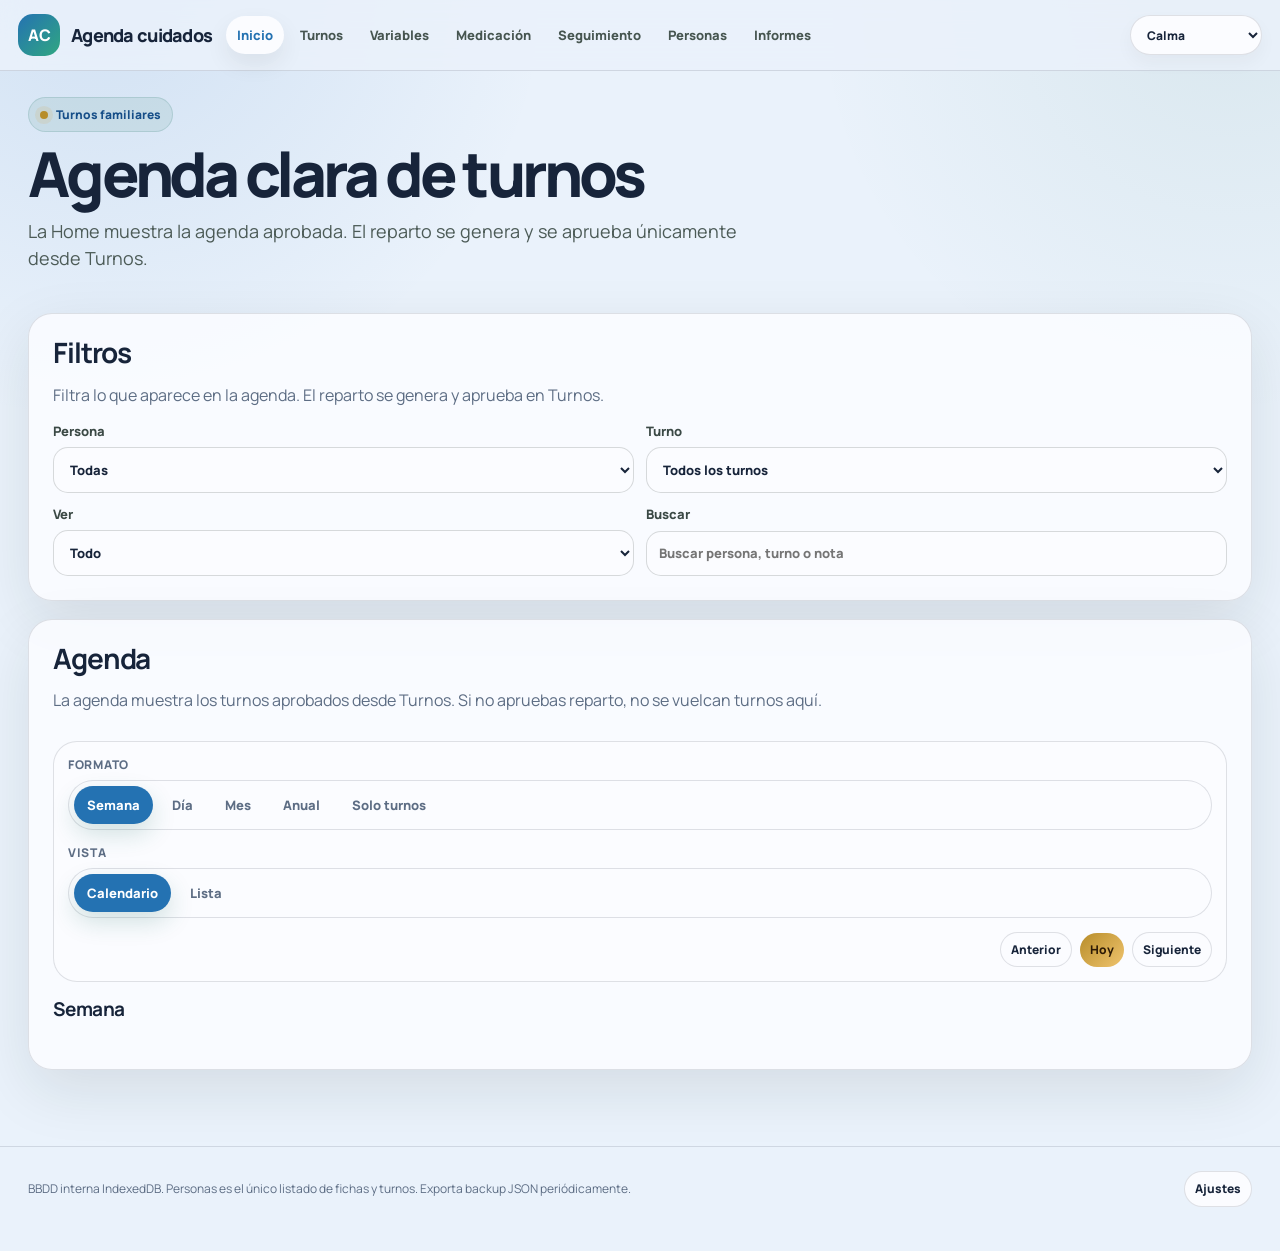
==== commit 110286e3: "adada" ====
--- a/index.html
+++ b/index.html
@@ -1 +1,35 @@
-<!doctype html><html lang="es" data-page="hoy"><head><meta charset="utf-8"><meta name="viewport" content="width=device-width,initial-scale=1"><title>Agenda de cuidados · Inicio</title><link rel="manifest" href="manifest.webmanifest"><link rel="icon" href="assets/icons/icon.svg" type="image/svg+xml"><link rel="preconnect" href="https://fonts.googleapis.com"><link rel="preconnect" href="https://fonts.gstatic.com" crossorigin><link href="https://fonts.googleapis.com/css2?family=Inter:wght@400;500;650;750;850;900&display=swap" rel="stylesheet"><script>(function(){try{var t=localStorage.getItem('agendaCuidadosTheme')||'system';if(t&&t!=='system'){document.documentElement.setAttribute('data-theme',t);document.documentElement.classList.add('theme-'+t);}}catch(e){}})();</script><link rel="stylesheet" href="assets/css/app.css"><script defer src="assets/js/app.js"></script></head><body><header class="topbar"><nav class="nav"><a href="index.html" class="brand"><span class="brand-mark">AC</span><span>Agenda cuidados</span></a><div class="nav-links" id="navLinks"><a href="index.html" data-nav="hoy">Inicio</a><a href="turnos.html" data-nav="turnos">Turnos</a><a href="medicacion.html" data-nav="medicacion">Medicación</a><a href="seguimiento.html" data-nav="seguimiento">Seguimiento</a><a href="personas.html" data-nav="personas">Personas</a><a href="informes.html" data-nav="informes">Informes</a></div><div class="theme-tools"><select id="themeSelect" class="theme-select" aria-label="Tema visual"><option value="system">Sistema</option><option value="light">Claro</option><option value="dark">Oscuro</option><option value="calm">Calma</option><option value="contrast">Alto contraste</option></select></div><button class="menu-toggle" id="menuToggle" type="button" aria-label="Abrir menú"><span></span><span></span><span></span></button></nav></header><main class="main"><section class="head"><div><div class="eyebrow">Agenda única</div><h1>Una sola <span>agenda central</span> para cuidados, turnos y medicación</h1><p class="lead">La home concentra toda la agenda. Cambia formato de visualización, filtra por tipo, persona, estado o texto y evita duplicar agendas en varias páginas.</p><div class="actions home-main-actions"><button class="btn btn-primary" data-new-task>Añadir cuidado</button></div></div><aside class="card" id="personMini"></aside></section><section class="kpis" id="homeKpis"></section><section class="card single-agenda" style="margin-top:16px"><div class="level agenda-main-head"><div><h2>Agenda</h2><p class="muted">Vista única de cuidados, turnos y medicación.</p></div></div><div class="agenda-toolbar"><div class="toolbar-group"><span>Formato</span><div class="tabs view-tabs" role="tablist" aria-label="Formato"><button class="tab active" data-home-range="dia" type="button">Día</button><button class="tab" data-home-range="semana" type="button">Semana</button><button class="tab" data-home-range="mes" type="button">Mes</button><button class="tab" data-home-range="turnos" type="button">Turnos</button></div></div><div class="toolbar-group"><span>Vista</span><div class="tabs view-tabs" role="tablist" aria-label="Vista"><button class="tab active" data-home-mode="calendar" type="button">Calendario</button><button class="tab" data-home-mode="list" type="button">Lista</button></div></div><div class="toolbar-nav"><button class="btn btn-soft btn-small" id="homePrev" type="button">Anterior</button><button class="btn btn-amber btn-small" id="homeToday" type="button">Hoy</button><button class="btn btn-soft btn-small" id="homeNext" type="button">Siguiente</button></div></div><div class="agenda-period-row"><h3 id="agendaPeriodTitle">Periodo</h3><div class="calendar compact" id="homeCalendar"></div></div><div class="filter-panel"><div class="field"><label>Buscar<input id="homeSearch" placeholder="Buscar tarea, persona, medicación..."></label></div><div class="field"><label>Tipo<select id="homeType"><option value="all">Todo</option><option value="task">Cuidados</option><option value="shift">Turnos</option><option value="med">Medicación</option></select></label></div><div class="field"><label>Persona<select id="homePerson"><option value="">Todas</option></select></label></div><div class="field"><label>Estado<select id="homeStatus"><option value="">Todos</option><option value="pendiente">Pendiente</option><option value="hecha">Hecha</option><option value="omitida">Omitida</option><option value="cubierto">Turno cubierto</option><option value="sin cubrir">Sin cubrir</option></select></label></div></div><div id="agendaUnified" class="agenda-unified"></div></section></main><div class="modal" id="taskModal"><div class="modal-card"><div class="modal-head"><h2>Tarea de cuidado</h2><button class="close" type="button" data-close-modal>×</button></div><form id="taskForm"><input type="hidden" name="id"><div class="form-grid"><label>Título<input name="title" required></label><label>Fecha<input name="date" type="date" required></label><label>Hora<input name="time" type="time" required></label><label>Categoría<select name="category"><option>medicación</option><option>higiene</option><option>alimentación</option><option>actividad</option><option>acompañamiento</option><option>cita médica</option><option>otro</option></select></label><label>Persona asignada<input name="caregiver" placeholder="Nombre de persona"></label><label>Prioridad<select name="priority"><option>baja</option><option selected>media</option><option>alta</option></select></label><label>Estado<select name="status"><option selected>pendiente</option><option>hecha</option><option>omitida</option></select></label><label class="full">Notas<textarea name="notes"></textarea></label></div><div class="actions"><button class="btn btn-primary" type="submit">Guardar</button><button class="btn btn-soft" type="button" data-close-modal>Cancelar</button></div></form></div></div><footer class="footer"><div class="footer-row"><span>BBDD interna IndexedDB. Personas es el único listado de fichas y turnos. Exporta backup JSON periódicamente.</span><button type="button" class="btn btn-soft btn-small footer-settings" data-settings-gate>Ajustes</button></div></footer></body></html>+<!doctype html><html lang="es" data-page="hoy"><head><meta charset="utf-8"><meta name="viewport" content="width=device-width,initial-scale=1"><title>Agenda de cuidados · Inicio</title><link rel="manifest" href="manifest.webmanifest"><link rel="icon" href="assets/icons/icon.svg" type="image/svg+xml"><link rel="preconnect" href="https://fonts.googleapis.com"><link rel="preconnect" href="https://fonts.gstatic.com" crossorigin><link href="https://fonts.googleapis.com/css2?family=Manrope:wght@200..800&display=swap" rel="stylesheet"><script>(function(){try{var t=localStorage.getItem('agendaCuidadosTheme')||'calm';if(t&&t!=='system'){document.documentElement.setAttribute('data-theme',t);document.documentElement.classList.add('theme-'+t);}}catch(e){}})();</script><link rel="stylesheet" href="assets/css/app.css"><script defer src="assets/js/app.js"></script></head><body><header class="topbar"><nav class="nav"><a href="index.html" class="brand"><span class="brand-mark">AC</span><span>Agenda cuidados</span></a><div class="nav-links" id="navLinks"><a href="index.html" data-nav="hoy">Inicio</a><a href="turnos.html" data-nav="turnos">Turnos</a><a href="variables.html" data-nav="variables">Variables</a><a href="medicacion.html" data-nav="medicacion">Medicación</a><a href="seguimiento.html" data-nav="seguimiento">Seguimiento</a><a href="personas.html" data-nav="personas">Personas</a><a href="informes.html" data-nav="informes">Informes</a></div><div class="theme-tools"><select id="themeSelect" class="theme-select" aria-label="Tema visual"><option value="system">Sistema</option><option value="light">Claro</option><option value="dark">Oscuro</option><option value="calm">Calma</option><option value="contrast">Alto contraste</option></select></div><button class="menu-toggle" id="menuToggle" type="button" aria-label="Abrir menú"><span></span><span></span><span></span></button></nav></header><main class="main home-main">
+<section class="home-hero-simple">
+  <div>
+    <div class="eyebrow">Turnos familiares</div>
+    <h1>Agenda clara de turnos</h1>
+    <p class="lead">La Home muestra la agenda aprobada. El reparto se genera y se aprueba únicamente desde Turnos.</p>
+  </div>
+  <section class="kpis" id="homeKpis"></section>
+</section>
+
+<section class="home-flow home-agenda-only">
+  <article class="card home-step filters-step">
+    <h2>Filtros</h2>
+    <p class="muted">Filtra lo que aparece en la agenda. El reparto se genera y aprueba en Turnos.</p>
+    <div class="filters-clean-grid">
+      <label>Persona<select id="homePerson"><option value="">Todas</option></select></label>
+      <label>Turno<select id="homeShift"><option value="all">Todos los turnos</option><option value="dia">Día</option><option value="tarde">Tarde</option><option value="noche">Noche</option></select></label>
+      <label>Ver<select id="homeType"><option value="all">Todo</option><option value="shift">Solo turnos</option><option value="task">Cuidados</option><option value="med">Medicación</option></select></label>
+      <label>Buscar<input id="homeSearch" placeholder="Buscar persona, turno o nota"></label>
+      <label class="visually-hidden">Estado<select id="homeStatus"><option value="">Todos</option><option value="pendiente">Pendiente</option><option value="hecha">Hecha</option><option value="omitida">Omitida</option><option value="cubierto">Turno cubierto</option><option value="sin cubrir">Sin cubrir</option></select></label>
+    </div>
+  </article>
+
+  <article class="card home-step calendar-step">
+    <div class="level agenda-main-head"><div><h2>Agenda</h2><p class="muted">La agenda muestra los turnos aprobados desde Turnos. Si no apruebas reparto, no se vuelcan turnos aquí.</p></div></div>
+    <div class="agenda-toolbar clear-toolbar">
+      <div class="toolbar-group"><span>Formato</span><div class="tabs view-tabs" role="tablist" aria-label="Formato"><button class="tab active" data-home-range="semana" type="button">Semana</button><button class="tab" data-home-range="dia" type="button">Día</button><button class="tab" data-home-range="mes" type="button">Mes</button><button class="tab" data-home-range="anual" type="button">Anual</button><button class="tab" data-home-range="turnos" type="button">Solo turnos</button></div></div>
+      <div class="toolbar-group"><span>Vista</span><div class="tabs view-tabs" role="tablist" aria-label="Vista"><button class="tab active" data-home-mode="calendar" type="button">Calendario</button><button class="tab" data-home-mode="list" type="button">Lista</button></div></div>
+      <div class="toolbar-nav"><button class="btn btn-soft btn-small" id="homePrev" type="button">Anterior</button><button class="btn btn-amber btn-small" id="homeToday" type="button">Hoy</button><button class="btn btn-soft btn-small" id="homeNext" type="button">Siguiente</button></div>
+    </div>
+    <div class="agenda-period-row"><h3 id="agendaPeriodTitle">Semana</h3><div class="calendar compact" id="homeCalendar"></div></div>
+    <div id="agendaUnified" class="agenda-unified"></div>
+  </article>
+</section>
+</main><div class="modal" id="taskModal"><div class="modal-card"><div class="modal-head"><h2>Tarea de cuidado</h2><button class="close" type="button" data-close-modal>×</button></div><form id="taskForm"><input type="hidden" name="id"><div class="form-grid"><label>Título<input name="title" required></label><label>Fecha<input name="date" type="date" required></label><label>Hora<input name="time" type="time" required></label><label>Categoría<select name="category"><option>medicación</option><option>higiene</option><option>alimentación</option><option>actividad</option><option>acompañamiento</option><option>cita médica</option><option>otro</option></select></label><label>Persona asignada<input name="caregiver" placeholder="Nombre de persona"></label><label>Prioridad<select name="priority"><option>baja</option><option selected>media</option><option>alta</option></select></label><label>Estado<select name="status"><option selected>pendiente</option><option>hecha</option><option>omitida</option></select></label><label class="full">Notas<textarea name="notes"></textarea></label></div><div class="actions"><button class="btn btn-primary" type="submit">Guardar</button><button class="btn btn-soft" type="button" data-close-modal>Cancelar</button></div></form></div></div><footer class="footer"><div class="footer-row"><span>BBDD interna IndexedDB. Personas es el único listado de fichas y turnos. Exporta backup JSON periódicamente.</span><button type="button" class="btn btn-soft btn-small footer-settings" data-settings-gate>Ajustes</button></div></footer></body></html>
--- a/assets/css/app.css
+++ b/assets/css/app.css
@@ -1,4 +1,4 @@
-:root{--bg:#f5f2eb;--card:#fff;--ink:#172421;--muted:#66736f;--line:rgba(23,36,33,.14);--green:#176b5a;--green2:#0d4e42;--mint:#e7f5ef;--amber:#d99b35;--red:#c74343;--blue:#276fbf;--violet:#7253b8;--shadow:0 20px 60px rgba(23,36,33,.10);--r:24px;--max:1600px;--font:Inter,ui-sans-serif,system-ui,-apple-system,"Segoe UI",Roboto,Arial,sans-serif}*{box-sizing:border-box}html{-webkit-text-size-adjust:100%}body{margin:0;background:radial-gradient(circle at 8% -2%,rgba(217,155,53,.17),transparent 28rem),radial-gradient(circle at 96% 0%,rgba(23,107,90,.15),transparent 26rem),var(--bg);color:var(--ink);font-family:var(--font);font-feature-settings:"tnum" 1}button,input,select,textarea{font:inherit}button{cursor:pointer}a{color:inherit;text-decoration:none}.topbar{position:sticky;top:0;z-index:50;background:rgba(245,242,235,.86);backdrop-filter:blur(16px);border-bottom:1px solid var(--line)}.nav{max-width:var(--max);margin:auto;padding:14px 18px;display:flex;align-items:center;justify-content:space-between;gap:14px}.brand{display:flex;align-items:center;gap:11px;font-weight:900}.brand-mark{width:42px;height:42px;border-radius:15px;background:linear-gradient(135deg,var(--green),#30a781);display:grid;place-items:center;color:white}.brand span:last-child{font-size:18px;letter-spacing:-.04em}.nav-links{display:flex;gap:5px;align-items:center}.nav-links a{font-size:13px;font-weight:800;color:#465550;padding:10px 11px;border-radius:999px}.nav-links a.active,.nav-links a:hover{background:#fff;color:var(--green);box-shadow:0 10px 24px rgba(0,0,0,.07)}.menu-toggle{display:none;width:44px;height:44px;border:1px solid var(--line);background:#fff;border-radius:14px;position:relative}.menu-toggle span{position:absolute;left:12px;right:12px;height:2px;background:var(--ink);border-radius:2px;transition:.2s}.menu-toggle span:nth-child(1){top:14px}.menu-toggle span:nth-child(2){top:21px}.menu-toggle span:nth-child(3){top:28px}.menu-open .menu-toggle span:nth-child(1){top:21px;transform:rotate(45deg)}.menu-open .menu-toggle span:nth-child(2){opacity:0}.menu-open .menu-toggle span:nth-child(3){top:21px;transform:rotate(-45deg)}.btn{border:0;border-radius:999px;min-height:42px;padding:11px 15px;display:inline-flex;align-items:center;justify-content:center;gap:8px;font-weight:850;white-space:nowrap}.btn:hover{transform:translateY(-1px)}.btn-primary{background:linear-gradient(135deg,var(--green),var(--green2));color:white;box-shadow:0 12px 28px rgba(23,107,90,.22)}.btn-soft{background:#fff;border:1px solid var(--line);color:var(--ink)}.btn-amber{background:linear-gradient(135deg,var(--amber),#f0c46e);color:#2d1a05}.btn-danger{background:#fff1f1;color:var(--red);border:1px solid rgba(199,67,67,.18)}.btn-blue{background:#eef6ff;color:var(--blue);border:1px solid rgba(39,111,191,.16)}.btn-small{padding:8px 10px;min-height:34px;font-size:12px}.main{max-width:var(--max);margin:auto;padding:30px 28px 76px}.head{display:grid;grid-template-columns:1fr auto;gap:18px;align-items:end;margin:18px 0 22px}.eyebrow{display:inline-flex;gap:8px;align-items:center;background:rgba(23,107,90,.09);border:1px solid rgba(23,107,90,.15);color:var(--green2);border-radius:999px;padding:8px 11px;font-size:12px;font-weight:900;margin-bottom:12px}.eyebrow:before{content:"";width:8px;height:8px;border-radius:50%;background:var(--amber);box-shadow:0 0 0 5px rgba(217,155,53,.13)}h1{font-size:clamp(34px,5vw,62px);line-height:.96;letter-spacing:-.06em;margin:0;font-weight:950;max-width:840px}h1 span{color:var(--green)}h2{font-size:28px;letter-spacing:-.04em;line-height:1.05;margin:0 0 12px}h3{font-size:19px;letter-spacing:-.03em;margin:0 0 9px}.lead{font-size:18px;color:#4c5b57;line-height:1.55;max-width:760px;margin:14px 0 0}.muted,.small{color:var(--muted)}.small{font-size:12px;line-height:1.45}.grid{display:grid;gap:16px}.grid2{grid-template-columns:repeat(2,1fr)}.grid3{grid-template-columns:repeat(3,1fr)}.grid4{grid-template-columns:repeat(4,1fr)}.span2{grid-column:span 2}.span3{grid-column:span 3}.card,.item,.modal-card{background:rgba(255,255,255,.86);border:1px solid var(--line);border-radius:var(--r);padding:20px;box-shadow:var(--shadow)}.kpis{display:grid;grid-template-columns:repeat(4,1fr);gap:13px}.kpi{background:white;border:1px solid var(--line);border-radius:20px;padding:16px}.kpi span{display:block;color:var(--muted);font-size:12px;font-weight:850;margin-bottom:8px}.kpi strong{font-size:29px;letter-spacing:-.04em}.section-title{display:flex;align-items:end;justify-content:space-between;gap:12px;margin-bottom:14px}.list{display:grid;gap:11px}.item{padding:15px}.item-top{display:flex;justify-content:space-between;gap:12px;align-items:flex-start}.item-title{font-weight:950;letter-spacing:-.02em}.item-meta{color:var(--muted);font-size:13px;line-height:1.45;margin-top:4px}.actions{display:flex;gap:8px;flex-wrap:wrap;margin-top:11px}.pill{display:inline-flex;border-radius:999px;padding:7px 9px;font-size:12px;font-weight:850;background:#fff;border:1px solid var(--line)}.pill.ok{background:#eaf8f1;color:var(--green);border-color:rgba(23,107,90,.18)}.pill.warn{background:#fff7e8;color:#8a5b12;border-color:rgba(217,155,53,.22)}.pill.bad{background:#fff0f0;color:var(--red);border-color:rgba(199,67,67,.18)}.pill.blue{background:#eef6ff;color:var(--blue);border-color:rgba(39,111,191,.18)}.pill.violet{background:#f4efff;color:var(--violet);border-color:rgba(114,83,184,.18)}.calendar{display:grid;grid-template-columns:repeat(7,1fr);gap:8px;margin:10px 0 16px}.day{border:1px solid var(--line);background:white;border-radius:18px;padding:11px 8px;text-align:center}.day.active{background:var(--green);color:white}.day small{display:block;opacity:.8}.day b{font-size:20px}.timeline{display:grid;gap:10px}.time-row{display:grid;grid-template-columns:70px 1fr;gap:10px}.time{font-size:13px;color:var(--muted);font-weight:900;padding-top:13px}.slot{border:1px dashed rgba(23,36,33,.18);border-radius:18px;padding:10px;background:rgba(255,255,255,.58);min-height:58px}.task{background:white;border:1px solid var(--line);border-radius:16px;padding:12px;margin-bottom:8px}.task.done{opacity:.62;background:#f5fbf7}.check{width:34px;height:34px;border-radius:12px;border:1px solid var(--line);background:#fff;display:grid;place-items:center;color:var(--green);font-weight:950}.done .check{background:var(--green);color:white}.taskline{display:grid;grid-template-columns:auto 1fr auto;gap:10px;align-items:center}.form-grid{display:grid;grid-template-columns:repeat(2,1fr);gap:13px}.full{grid-column:1/-1}label{display:grid;gap:7px;font-size:13px;font-weight:850;color:#3b4945}input,select,textarea{width:100%;border:1px solid rgba(23,36,33,.16);border-radius:15px;background:#fff;color:var(--ink);padding:12px;outline:none}textarea{min-height:104px;resize:vertical}input:focus,select:focus,textarea:focus{border-color:var(--green);box-shadow:0 0 0 4px rgba(23,107,90,.1)}.searchbar{display:flex;gap:9px;flex-wrap:wrap;margin-bottom:13px}.searchbar input,.searchbar select{max-width:260px}.profile{display:grid;grid-template-columns:88px 1fr;gap:16px;align-items:center}.avatar{width:88px;height:88px;border-radius:26px;background:linear-gradient(135deg,var(--green),#72c7a5);color:white;font-size:34px;font-weight:950;display:grid;place-items:center}.meter{height:12px;background:#edf0ec;border-radius:999px;overflow:hidden}.meter span{height:100%;display:block;background:linear-gradient(90deg,var(--green),#70c6a2)}.quick{background:#fff;border:1px solid var(--line);border-radius:18px;padding:14px;display:grid;gap:5px}.modal{position:fixed;inset:0;background:rgba(23,36,33,.35);z-index:90;display:none;align-items:center;justify-content:center;padding:16px}.modal.open{display:flex}.modal-card{width:min(760px,100%);max-height:88vh;overflow:auto}.modal-head{display:flex;justify-content:space-between;align-items:center}.close{width:40px;height:40px;border-radius:14px;border:1px solid var(--line);background:#f3f1eb;font-weight:950}.empty{border:1px dashed rgba(23,36,33,.22);border-radius:20px;padding:18px;text-align:center;color:var(--muted);background:rgba(255,255,255,.55)}.shift-grid{display:grid;grid-template-columns:repeat(7,minmax(0,1fr));gap:8px}.shift-day{background:#fff;border:1px solid var(--line);border-radius:18px;padding:10px;min-height:170px}.shift-day h3{font-size:14px;margin:0 0 10px}.shift{border:1px solid var(--line);border-radius:14px;padding:9px;margin-bottom:7px;background:#fafafa}.shift.tarde{border-left:5px solid #c2410c}.shift.noche{border-left:5px solid #1f2937}.shift.dia{border-left:5px solid #0f766e}.person-dot{width:10px;height:10px;border-radius:999px;display:inline-block;margin-right:6px}.quote{white-space:pre-wrap;background:#10231f;color:#fff;border-radius:20px;padding:16px;font-family:ui-monospace,SFMono-Regular,Menlo,monospace;font-size:12px;line-height:1.5}.footer{max-width:var(--max);margin:auto;padding:24px 28px 44px;color:var(--muted);font-size:12px;line-height:1.5;border-top:1px solid var(--line)}.toast{position:fixed;left:50%;bottom:18px;transform:translateX(-50%);z-index:130;background:#10231f;color:white;border-radius:999px;padding:12px 16px;font-weight:900;box-shadow:0 18px 50px rgba(0,0,0,.2)}@media(max-width:980px){.menu-toggle{display:block}.nav-links{position:fixed;right:12px;top:72px;width:min(370px,calc(100vw - 24px));background:#fff;border:1px solid var(--line);box-shadow:var(--shadow);border-radius:22px;padding:9px;display:grid;opacity:0;pointer-events:none;transform:translateY(-8px);transition:.18s}.nav-links.open{opacity:1;pointer-events:auto;transform:translateY(0)}.nav-links a{padding:13px}.head{grid-template-columns:1fr}.grid4,.kpis{grid-template-columns:repeat(2,1fr)}.grid3,.grid2,.shift-grid{grid-template-columns:1fr}.span2,.span3{grid-column:auto}.searchbar input,.searchbar select{max-width:none}}@media(max-width:640px){.main{padding:18px 13px 58px}.nav{padding:12px 13px}.brand span:last-child{font-size:14px}h1{font-size:39px}.lead{font-size:16px}.grid4,.kpis,.form-grid,.calendar{grid-template-columns:1fr}.card{padding:17px;border-radius:21px}.profile{grid-template-columns:1fr;text-align:center}.avatar{margin:auto}.time-row{grid-template-columns:55px 1fr}.item-top{display:grid}.actions .btn{flex:1}.btn{padding:10px 13px}.modal{padding:9px}.modal-card{padding:17px;border-radius:22px}}@media print{.topbar,.actions,.searchbar,.modal,.footer,.btn{display:none!important}.card,.item{box-shadow:none;background:#fff}.main{max-width:none}}
+:root{--bg:#f5f2eb;--card:#fff;--ink:#172421;--muted:#66736f;--line:rgba(23,36,33,.14);--green:#176b5a;--green2:#0d4e42;--mint:#e7f5ef;--amber:#d99b35;--red:#c74343;--blue:#276fbf;--violet:#7253b8;--shadow:0 20px 60px rgba(23,36,33,.10);--r:24px;--max:1600px;--font:Manrope,Helvetica,Arial,sans-serif}*{box-sizing:border-box}html{-webkit-text-size-adjust:100%}body{margin:0;background:radial-gradient(circle at 8% -2%,rgba(217,155,53,.17),transparent 28rem),radial-gradient(circle at 96% 0%,rgba(23,107,90,.15),transparent 26rem),var(--bg);color:var(--ink);font-family:var(--font);font-feature-settings:"tnum" 1}button,input,select,textarea{font:inherit}button{cursor:pointer}a{color:inherit;text-decoration:none}.topbar{position:sticky;top:0;z-index:50;background:rgba(245,242,235,.86);backdrop-filter:blur(16px);border-bottom:1px solid var(--line)}.nav{max-width:var(--max);margin:auto;padding:14px 18px;display:flex;align-items:center;justify-content:space-between;gap:14px}.brand{display:flex;align-items:center;gap:11px;font-weight:900}.brand-mark{width:42px;height:42px;border-radius:15px;background:linear-gradient(135deg,var(--green),#30a781);display:grid;place-items:center;color:white}.brand span:last-child{font-size:18px;letter-spacing:-.04em}.nav-links{display:flex;gap:5px;align-items:center}.nav-links a{font-size:13px;font-weight:800;color:#465550;padding:10px 11px;border-radius:999px}.nav-links a.active,.nav-links a:hover{background:#fff;color:var(--green);box-shadow:0 10px 24px rgba(0,0,0,.07)}.menu-toggle{display:none;width:44px;height:44px;border:1px solid var(--line);background:#fff;border-radius:14px;position:relative}.menu-toggle span{position:absolute;left:12px;right:12px;height:2px;background:var(--ink);border-radius:2px;transition:.2s}.menu-toggle span:nth-child(1){top:14px}.menu-toggle span:nth-child(2){top:21px}.menu-toggle span:nth-child(3){top:28px}.menu-open .menu-toggle span:nth-child(1){top:21px;transform:rotate(45deg)}.menu-open .menu-toggle span:nth-child(2){opacity:0}.menu-open .menu-toggle span:nth-child(3){top:21px;transform:rotate(-45deg)}.btn{border:0;border-radius:999px;min-height:42px;padding:11px 15px;display:inline-flex;align-items:center;justify-content:center;gap:8px;font-weight:850;white-space:nowrap}.btn:hover{transform:translateY(-1px)}.btn-primary{background:linear-gradient(135deg,var(--green),var(--green2));color:white;box-shadow:0 12px 28px rgba(23,107,90,.22)}.btn-soft{background:#fff;border:1px solid var(--line);color:var(--ink)}.btn-amber{background:linear-gradient(135deg,var(--amber),#f0c46e);color:#2d1a05}.btn-danger{background:#fff1f1;color:var(--red);border:1px solid rgba(199,67,67,.18)}.btn-blue{background:#eef6ff;color:var(--blue);border:1px solid rgba(39,111,191,.16)}.btn-small{padding:8px 10px;min-height:34px;font-size:12px}.main{max-width:var(--max);margin:auto;padding:30px 28px 76px}.head{display:grid;grid-template-columns:1fr auto;gap:18px;align-items:end;margin:18px 0 22px}.eyebrow{display:inline-flex;gap:8px;align-items:center;background:rgba(23,107,90,.09);border:1px solid rgba(23,107,90,.15);color:var(--green2);border-radius:999px;padding:8px 11px;font-size:12px;font-weight:900;margin-bottom:12px}.eyebrow:before{content:"";width:8px;height:8px;border-radius:50%;background:var(--amber);box-shadow:0 0 0 5px rgba(217,155,53,.13)}h1{font-size:clamp(34px,5vw,62px);line-height:.96;letter-spacing:-.06em;margin:0;font-weight:950;max-width:840px}h1 span{color:var(--green)}h2{font-size:28px;letter-spacing:-.04em;line-height:1.05;margin:0 0 12px}h3{font-size:19px;letter-spacing:-.03em;margin:0 0 9px}.lead{font-size:18px;color:#4c5b57;line-height:1.55;max-width:760px;margin:14px 0 0}.muted,.small{color:var(--muted)}.small{font-size:12px;line-height:1.45}.grid{display:grid;gap:16px}.grid2{grid-template-columns:repeat(2,1fr)}.grid3{grid-template-columns:repeat(3,1fr)}.grid4{grid-template-columns:repeat(4,1fr)}.span2{grid-column:span 2}.span3{grid-column:span 3}.card,.item,.modal-card{background:rgba(255,255,255,.86);border:1px solid var(--line);border-radius:var(--r);padding:20px;box-shadow:var(--shadow)}.kpis{display:grid;grid-template-columns:repeat(4,1fr);gap:13px}.kpi{background:white;border:1px solid var(--line);border-radius:20px;padding:16px}.kpi span{display:block;color:var(--muted);font-size:12px;font-weight:850;margin-bottom:8px}.kpi strong{font-size:29px;letter-spacing:-.04em}.section-title{display:flex;align-items:end;justify-content:space-between;gap:12px;margin-bottom:14px}.list{display:grid;gap:11px}.item{padding:15px}.item-top{display:flex;justify-content:space-between;gap:12px;align-items:flex-start}.item-title{font-weight:950;letter-spacing:-.02em}.item-meta{color:var(--muted);font-size:13px;line-height:1.45;margin-top:4px}.actions{display:flex;gap:8px;flex-wrap:wrap;margin-top:11px}.pill{display:inline-flex;border-radius:999px;padding:7px 9px;font-size:12px;font-weight:850;background:#fff;border:1px solid var(--line)}.pill.ok{background:#eaf8f1;color:var(--green);border-color:rgba(23,107,90,.18)}.pill.warn{background:#fff7e8;color:#8a5b12;border-color:rgba(217,155,53,.22)}.pill.bad{background:#fff0f0;color:var(--red);border-color:rgba(199,67,67,.18)}.pill.blue{background:#eef6ff;color:var(--blue);border-color:rgba(39,111,191,.18)}.pill.violet{background:#f4efff;color:var(--violet);border-color:rgba(114,83,184,.18)}.calendar{display:grid;grid-template-columns:repeat(7,1fr);gap:8px;margin:10px 0 16px}.day{border:1px solid var(--line);background:white;border-radius:18px;padding:11px 8px;text-align:center}.day.active{background:var(--green);color:white}.day small{display:block;opacity:.8}.day b{font-size:20px}.timeline{display:grid;gap:10px}.time-row{display:grid;grid-template-columns:70px 1fr;gap:10px}.time{font-size:13px;color:var(--muted);font-weight:900;padding-top:13px}.slot{border:1px dashed rgba(23,36,33,.18);border-radius:18px;padding:10px;background:rgba(255,255,255,.58);min-height:58px}.task{background:white;border:1px solid var(--line);border-radius:16px;padding:12px;margin-bottom:8px}.task.done{opacity:.62;background:#f5fbf7}.check{width:34px;height:34px;border-radius:12px;border:1px solid var(--line);background:#fff;display:grid;place-items:center;color:var(--green);font-weight:950}.done .check{background:var(--green);color:white}.taskline{display:grid;grid-template-columns:auto 1fr auto;gap:10px;align-items:center}.form-grid{display:grid;grid-template-columns:repeat(2,1fr);gap:13px}.full{grid-column:1/-1}label{display:grid;gap:7px;font-size:13px;font-weight:850;color:#3b4945}input,select,textarea{width:100%;border:1px solid rgba(23,36,33,.16);border-radius:15px;background:#fff;color:var(--ink);padding:12px;outline:none}textarea{min-height:104px;resize:vertical}input:focus,select:focus,textarea:focus{border-color:var(--green);box-shadow:0 0 0 4px rgba(23,107,90,.1)}.searchbar{display:flex;gap:9px;flex-wrap:wrap;margin-bottom:13px}.searchbar input,.searchbar select{max-width:260px}.profile{display:grid;grid-template-columns:88px 1fr;gap:16px;align-items:center}.avatar{width:88px;height:88px;border-radius:26px;background:linear-gradient(135deg,var(--green),#72c7a5);color:white;font-size:34px;font-weight:950;display:grid;place-items:center}.meter{height:12px;background:#edf0ec;border-radius:999px;overflow:hidden}.meter span{height:100%;display:block;background:linear-gradient(90deg,var(--green),#70c6a2)}.quick{background:#fff;border:1px solid var(--line);border-radius:18px;padding:14px;display:grid;gap:5px}.modal{position:fixed;inset:0;background:rgba(23,36,33,.35);z-index:90;display:none;align-items:center;justify-content:center;padding:16px}.modal.open{display:flex}.modal-card{width:min(760px,100%);max-height:88vh;overflow:auto}.modal-head{display:flex;justify-content:space-between;align-items:center}.close{width:40px;height:40px;border-radius:14px;border:1px solid var(--line);background:#f3f1eb;font-weight:950}.empty{border:1px dashed rgba(23,36,33,.22);border-radius:20px;padding:18px;text-align:center;color:var(--muted);background:rgba(255,255,255,.55)}.shift-grid{display:grid;grid-template-columns:repeat(7,minmax(0,1fr));gap:8px}.shift-day{background:#fff;border:1px solid var(--line);border-radius:18px;padding:10px;min-height:170px}.shift-day h3{font-size:14px;margin:0 0 10px}.shift{border:1px solid var(--line);border-radius:14px;padding:9px;margin-bottom:7px;background:#fafafa}.shift.tarde{border-left:5px solid #c2410c}.shift.noche{border-left:5px solid #1f2937}.shift.dia{border-left:5px solid #0f766e}.person-dot{width:10px;height:10px;border-radius:999px;display:inline-block;margin-right:6px}.quote{white-space:pre-wrap;background:#10231f;color:#fff;border-radius:20px;padding:16px;font-family:ui-monospace,SFMono-Regular,Menlo,monospace;font-size:12px;line-height:1.5}.footer{max-width:var(--max);margin:auto;padding:24px 28px 44px;color:var(--muted);font-size:12px;line-height:1.5;border-top:1px solid var(--line)}.toast{position:fixed;left:50%;bottom:18px;transform:translateX(-50%);z-index:130;background:#10231f;color:white;border-radius:999px;padding:12px 16px;font-weight:900;box-shadow:0 18px 50px rgba(0,0,0,.2)}@media(max-width:980px){.menu-toggle{display:block}.nav-links{position:fixed;right:12px;top:72px;width:min(370px,calc(100vw - 24px));background:#fff;border:1px solid var(--line);box-shadow:var(--shadow);border-radius:22px;padding:9px;display:grid;opacity:0;pointer-events:none;transform:translateY(-8px);transition:.18s}.nav-links.open{opacity:1;pointer-events:auto;transform:translateY(0)}.nav-links a{padding:13px}.head{grid-template-columns:1fr}.grid4,.kpis{grid-template-columns:repeat(2,1fr)}.grid3,.grid2,.shift-grid{grid-template-columns:1fr}.span2,.span3{grid-column:auto}.searchbar input,.searchbar select{max-width:none}}@media(max-width:640px){.main{padding:18px 13px 58px}.nav{padding:12px 13px}.brand span:last-child{font-size:14px}h1{font-size:39px}.lead{font-size:16px}.grid4,.kpis,.form-grid,.calendar{grid-template-columns:1fr}.card{padding:17px;border-radius:21px}.profile{grid-template-columns:1fr;text-align:center}.avatar{margin:auto}.time-row{grid-template-columns:55px 1fr}.item-top{display:grid}.actions .btn{flex:1}.btn{padding:10px 13px}.modal{padding:9px}.modal-card{padding:17px;border-radius:22px}}@media print{.topbar,.actions,.searchbar,.modal,.footer,.btn{display:none!important}.card,.item{box-shadow:none;background:#fff}.main{max-width:none}}
 
 
 /* Bulma-style theme architecture: CSS variables + data-theme scopes */
@@ -165,3 +165,11 @@
 
 /* Corrección estructura: home ancha + selector formato/vista + calendario real */
 .head{grid-template-columns:minmax(0,1fr) 360px}.single-agenda{width:100%;padding:26px;border-radius:30px}.home-main-actions{margin-top:20px}.agenda-toolbar{display:grid;grid-template-columns:1.1fr .85fr auto;gap:14px;align-items:end;margin:12px 0 14px;padding:14px;border:1px solid var(--line);border-radius:24px;background:color-mix(in srgb,var(--card) 72%,transparent)}.toolbar-group{display:grid;gap:7px}.toolbar-group>span{font-size:12px;color:var(--muted);font-weight:900;text-transform:uppercase;letter-spacing:.06em}.toolbar-nav{display:flex;gap:8px;align-items:center;justify-content:flex-end}.agenda-period-row{display:grid;grid-template-columns:220px 1fr;gap:14px;align-items:center;margin-bottom:14px}.calendar.compact{margin:0}.agenda-calendar{display:grid;gap:10px}.agenda-calendar-head{display:grid;grid-template-columns:repeat(7,minmax(0,1fr));gap:8px;color:var(--muted);font-size:12px;font-weight:950;text-transform:uppercase;letter-spacing:.04em}.agenda-calendar-grid{display:grid;grid-template-columns:repeat(7,minmax(0,1fr));gap:8px}.agenda-cell{min-height:178px;background:var(--card);border:1px solid var(--line);border-radius:18px;padding:10px;box-shadow:0 8px 20px rgba(0,0,0,.045);display:flex;flex-direction:column;gap:7px;overflow:hidden}.agenda-cell.is-today{outline:2px solid color-mix(in srgb,var(--green) 38%,transparent);outline-offset:0}.agenda-cell.is-selected{background:color-mix(in srgb,var(--green) 8%,var(--card));border-color:color-mix(in srgb,var(--green) 30%,var(--line))}.agenda-cell.is-muted{opacity:.58}.cell-date{display:flex;justify-content:space-between;gap:8px;align-items:center;border:0;background:transparent;color:inherit;padding:0;text-align:left;font-weight:950}.cell-date small{font-size:11px;color:var(--muted);font-weight:850}.agenda-chip{border:1px solid var(--line);background:color-mix(in srgb,var(--card) 78%,white);border-radius:12px;padding:7px 8px;font-size:12px;line-height:1.25;display:grid;gap:2px}.agenda-chip strong{font-size:12px;white-space:nowrap;overflow:hidden;text-overflow:ellipsis}.agenda-chip span{color:var(--muted);white-space:nowrap;overflow:hidden;text-overflow:ellipsis}.agenda-chip.task{border-left:4px solid var(--green)}.agenda-chip.med{border-left:4px solid var(--blue)}.agenda-chip.shift{border-left:4px solid var(--violet)}.agenda-more{font-size:11px;font-weight:900;color:var(--muted);padding:4px 2px}.agenda-day-calendar{display:grid;grid-template-columns:90px 1fr;gap:10px}.agenda-hour{font-size:12px;color:var(--muted);font-weight:950;padding-top:12px}.agenda-hour-slot{min-height:62px;border:1px dashed var(--line);border-radius:16px;background:color-mix(in srgb,var(--card) 62%,transparent);padding:8px}.agenda-turnos-calendar .agenda-cell{min-height:220px}.shift-mini{border:1px solid var(--line);border-left-width:5px;border-radius:13px;padding:8px;background:var(--card);font-size:12px}.shift-mini.dia{border-left-color:#0f766e}.shift-mini.tarde{border-left-color:#c2410c}.shift-mini.noche{border-left-color:#1f2937}.shift-mini strong{display:block}.shift-mini span{display:block;color:var(--muted);margin-top:2px}.agenda-list .agenda-day{max-width:none}.agenda-list .agenda-event{grid-template-columns:70px 36px minmax(0,1fr) auto}.filter-panel{grid-template-columns:2fr 1fr 1fr 1fr}.nav,.footer,.main{width:100%}@media(max-width:1180px){.agenda-toolbar{grid-template-columns:1fr}.toolbar-nav{justify-content:flex-start}.agenda-period-row{grid-template-columns:1fr}.agenda-calendar-grid,.agenda-calendar-head{grid-template-columns:repeat(4,minmax(0,1fr))}.agenda-cell{min-height:156px}}@media(max-width:760px){.main{padding-left:14px;padding-right:14px}.head{grid-template-columns:1fr}.agenda-calendar-grid,.agenda-calendar-head{grid-template-columns:1fr}.agenda-calendar-head{display:none}.agenda-cell{min-height:auto}.agenda-day-calendar{grid-template-columns:54px 1fr}.agenda-toolbar{padding:12px}.filter-panel{grid-template-columns:1fr}.agenda-list .agenda-event{grid-template-columns:44px 1fr}.agenda-list .agenda-event .event-icon{display:none}.agenda-list .agenda-event>.pill{grid-column:2/3;justify-self:start}}
+
+
+/* Variables + home reparto controls */
+.home-reparto-grid{display:grid;grid-template-columns:.78fr 1.22fr;gap:16px;margin:14px 0 16px}.home-control-card{border:1px solid var(--line);background:color-mix(in srgb,var(--card) 80%,transparent);border-radius:24px;padding:18px;box-shadow:0 10px 26px rgba(0,0,0,.045)}.home-control-card h3{margin:0 0 12px;font-size:18px}.home-filter-row,.reparto-home-row{display:grid;grid-template-columns:1fr 1fr;gap:12px;align-items:end}.reparto-home-row{grid-template-columns:auto 1fr 1fr auto auto}.advanced-filters{margin-top:12px}.advanced-filters summary{font-size:12px;font-weight:950;color:var(--muted);cursor:pointer}.filter-panel.compact{grid-template-columns:1.4fr 1fr 1fr;margin-top:10px;padding:0;border:0;background:transparent}.variables-head{grid-template-columns:minmax(0,1fr) 480px}.variables-summary{background:color-mix(in srgb,var(--card) 92%,transparent)}.rule-summary{margin:0;padding-left:20px;color:var(--muted);line-height:1.55;font-weight:750}.variables-panel{margin-top:16px}.variables-form{grid-template-columns:repeat(2,minmax(0,1fr))}.variable-list{margin-top:16px}.variable-item{display:grid;grid-template-columns:1fr auto;gap:12px;align-items:start}.agenda-calendar-anual .agenda-calendar-grid{grid-template-columns:repeat(4,minmax(0,1fr))}.month-card{min-height:190px}.month-card .cell-date{font-size:18px}.month-stats{display:grid;grid-template-columns:repeat(3,1fr);gap:6px;margin-top:8px}.month-stats span{border:1px solid var(--line);border-radius:12px;padding:8px;text-align:center;font-size:12px;color:var(--muted)}.month-stats strong{display:block;color:var(--ink);font-size:18px}.home-control-card select,.home-control-card input{font-size:18px;padding:15px}.reparto-card .btn{font-size:16px}.agenda-toolbar{grid-template-columns:1fr .8fr auto}@media(max-width:1180px){.home-reparto-grid,.variables-head{grid-template-columns:1fr}.reparto-home-row{grid-template-columns:1fr 1fr}.reparto-home-row .btn{width:100%}.agenda-calendar-anual .agenda-calendar-grid{grid-template-columns:repeat(2,minmax(0,1fr))}}@media(max-width:760px){.home-filter-row,.reparto-home-row,.variables-form,.filter-panel.compact{grid-template-columns:1fr}.agenda-calendar-anual .agenda-calendar-grid{grid-template-columns:1fr}}
+
+
+/* UX cleanup: clear 4-step home, readable variables, no mixed controls */
+.home-main{padding-top:26px}.home-hero-simple{display:grid;grid-template-columns:minmax(0,1fr) 680px;gap:22px;align-items:end;margin-bottom:18px}.home-hero-simple h1{max-width:920px}.home-hero-simple .kpis{align-self:end}.home-flow{display:grid;gap:18px}.home-step{position:relative;overflow:visible;padding:24px}.step-label{position:absolute;top:18px;right:18px;width:34px;height:34px;border-radius:999px;background:var(--green);color:#fff;display:grid;place-items:center;font-weight:950}.variables-step .section-title{padding-right:52px}.rules-active-grid{display:grid;grid-template-columns:repeat(4,minmax(0,1fr));gap:10px;margin-top:12px}.rule-mini{border:1px solid var(--line);background:var(--card);border-radius:18px;padding:13px;display:grid;gap:4px;min-height:92px}.rule-mini strong{font-size:14px;letter-spacing:-.02em}.rule-mini span{font-size:12px;color:var(--muted);line-height:1.35}.home-two-cols{display:grid;grid-template-columns:1.05fr .95fr;gap:18px}.reparto-clean-row{display:grid;grid-template-columns:auto 1fr 1fr auto auto;gap:12px;align-items:end;margin-top:16px}.filters-clean-grid{display:grid;grid-template-columns:1fr 1fr;gap:12px;margin-top:16px}.visually-hidden{position:absolute!important;width:1px!important;height:1px!important;overflow:hidden!important;clip:rect(0 0 0 0)!important;white-space:nowrap!important}.calendar-step .agenda-toolbar{margin-top:6px}.clear-toolbar{grid-template-columns:1.2fr .75fr auto}.calendar-step .agenda-period-row{margin-top:8px}.agenda-chip{font-size:12px}.agenda-cell{min-height:190px}.agenda-turnos-calendar .agenda-cell{min-height:172px}.shift-mini{display:grid;gap:3px}.shift-mini .btn{margin-top:5px}.variables-step{background:linear-gradient(135deg,color-mix(in srgb,var(--card) 96%,transparent),color-mix(in srgb,var(--green) 7%,var(--card)))}@media(max-width:1280px){.home-hero-simple,.home-two-cols{grid-template-columns:1fr}.rules-active-grid{grid-template-columns:repeat(2,minmax(0,1fr))}.reparto-clean-row{grid-template-columns:1fr 1fr}.reparto-clean-row .btn{width:100%}.clear-toolbar{grid-template-columns:1fr}}@media(max-width:700px){.rules-active-grid,.filters-clean-grid,.reparto-clean-row{grid-template-columns:1fr}.home-step{padding:18px}.step-label{position:static;margin-bottom:10px}.variables-step .section-title{padding-right:0}.home-hero-simple .kpis{grid-template-columns:1fr 1fr}}
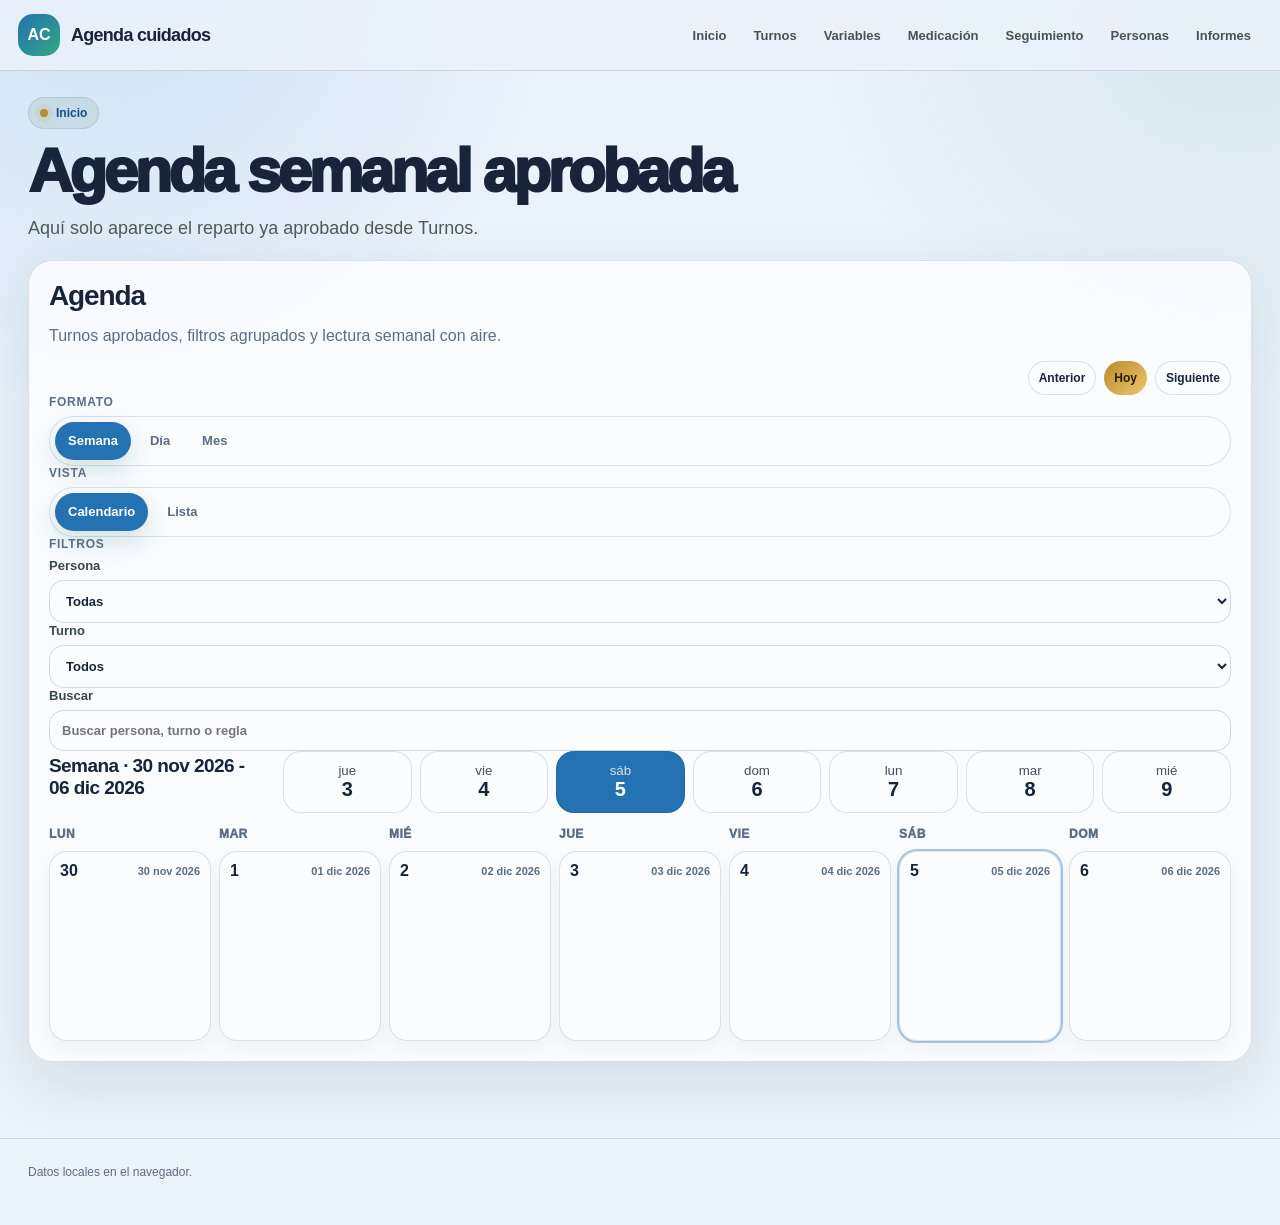
==== commit 1b68f78c: "Clean home layout" ====
--- a/index.html
+++ b/index.html
@@ -1,35 +1 @@
-<!doctype html><html lang="es" data-page="hoy"><head><meta charset="utf-8"><meta name="viewport" content="width=device-width,initial-scale=1"><title>Agenda de cuidados · Inicio</title><link rel="manifest" href="manifest.webmanifest"><link rel="icon" href="assets/icons/icon.svg" type="image/svg+xml"><link rel="preconnect" href="https://fonts.googleapis.com"><link rel="preconnect" href="https://fonts.gstatic.com" crossorigin><link href="https://fonts.googleapis.com/css2?family=Manrope:wght@200..800&display=swap" rel="stylesheet"><script>(function(){try{var t=localStorage.getItem('agendaCuidadosTheme')||'calm';if(t&&t!=='system'){document.documentElement.setAttribute('data-theme',t);document.documentElement.classList.add('theme-'+t);}}catch(e){}})();</script><link rel="stylesheet" href="assets/css/app.css"><script defer src="assets/js/app.js"></script></head><body><header class="topbar"><nav class="nav"><a href="index.html" class="brand"><span class="brand-mark">AC</span><span>Agenda cuidados</span></a><div class="nav-links" id="navLinks"><a href="index.html" data-nav="hoy">Inicio</a><a href="turnos.html" data-nav="turnos">Turnos</a><a href="variables.html" data-nav="variables">Variables</a><a href="medicacion.html" data-nav="medicacion">Medicación</a><a href="seguimiento.html" data-nav="seguimiento">Seguimiento</a><a href="personas.html" data-nav="personas">Personas</a><a href="informes.html" data-nav="informes">Informes</a></div><div class="theme-tools"><select id="themeSelect" class="theme-select" aria-label="Tema visual"><option value="system">Sistema</option><option value="light">Claro</option><option value="dark">Oscuro</option><option value="calm">Calma</option><option value="contrast">Alto contraste</option></select></div><button class="menu-toggle" id="menuToggle" type="button" aria-label="Abrir menú"><span></span><span></span><span></span></button></nav></header><main class="main home-main">
-<section class="home-hero-simple">
-  <div>
-    <div class="eyebrow">Turnos familiares</div>
-    <h1>Agenda clara de turnos</h1>
-    <p class="lead">La Home muestra la agenda aprobada. El reparto se genera y se aprueba únicamente desde Turnos.</p>
-  </div>
-  <section class="kpis" id="homeKpis"></section>
-</section>
-
-<section class="home-flow home-agenda-only">
-  <article class="card home-step filters-step">
-    <h2>Filtros</h2>
-    <p class="muted">Filtra lo que aparece en la agenda. El reparto se genera y aprueba en Turnos.</p>
-    <div class="filters-clean-grid">
-      <label>Persona<select id="homePerson"><option value="">Todas</option></select></label>
-      <label>Turno<select id="homeShift"><option value="all">Todos los turnos</option><option value="dia">Día</option><option value="tarde">Tarde</option><option value="noche">Noche</option></select></label>
-      <label>Ver<select id="homeType"><option value="all">Todo</option><option value="shift">Solo turnos</option><option value="task">Cuidados</option><option value="med">Medicación</option></select></label>
-      <label>Buscar<input id="homeSearch" placeholder="Buscar persona, turno o nota"></label>
-      <label class="visually-hidden">Estado<select id="homeStatus"><option value="">Todos</option><option value="pendiente">Pendiente</option><option value="hecha">Hecha</option><option value="omitida">Omitida</option><option value="cubierto">Turno cubierto</option><option value="sin cubrir">Sin cubrir</option></select></label>
-    </div>
-  </article>
-
-  <article class="card home-step calendar-step">
-    <div class="level agenda-main-head"><div><h2>Agenda</h2><p class="muted">La agenda muestra los turnos aprobados desde Turnos. Si no apruebas reparto, no se vuelcan turnos aquí.</p></div></div>
-    <div class="agenda-toolbar clear-toolbar">
-      <div class="toolbar-group"><span>Formato</span><div class="tabs view-tabs" role="tablist" aria-label="Formato"><button class="tab active" data-home-range="semana" type="button">Semana</button><button class="tab" data-home-range="dia" type="button">Día</button><button class="tab" data-home-range="mes" type="button">Mes</button><button class="tab" data-home-range="anual" type="button">Anual</button><button class="tab" data-home-range="turnos" type="button">Solo turnos</button></div></div>
-      <div class="toolbar-group"><span>Vista</span><div class="tabs view-tabs" role="tablist" aria-label="Vista"><button class="tab active" data-home-mode="calendar" type="button">Calendario</button><button class="tab" data-home-mode="list" type="button">Lista</button></div></div>
-      <div class="toolbar-nav"><button class="btn btn-soft btn-small" id="homePrev" type="button">Anterior</button><button class="btn btn-amber btn-small" id="homeToday" type="button">Hoy</button><button class="btn btn-soft btn-small" id="homeNext" type="button">Siguiente</button></div>
-    </div>
-    <div class="agenda-period-row"><h3 id="agendaPeriodTitle">Semana</h3><div class="calendar compact" id="homeCalendar"></div></div>
-    <div id="agendaUnified" class="agenda-unified"></div>
-  </article>
-</section>
-</main><div class="modal" id="taskModal"><div class="modal-card"><div class="modal-head"><h2>Tarea de cuidado</h2><button class="close" type="button" data-close-modal>×</button></div><form id="taskForm"><input type="hidden" name="id"><div class="form-grid"><label>Título<input name="title" required></label><label>Fecha<input name="date" type="date" required></label><label>Hora<input name="time" type="time" required></label><label>Categoría<select name="category"><option>medicación</option><option>higiene</option><option>alimentación</option><option>actividad</option><option>acompañamiento</option><option>cita médica</option><option>otro</option></select></label><label>Persona asignada<input name="caregiver" placeholder="Nombre de persona"></label><label>Prioridad<select name="priority"><option>baja</option><option selected>media</option><option>alta</option></select></label><label>Estado<select name="status"><option selected>pendiente</option><option>hecha</option><option>omitida</option></select></label><label class="full">Notas<textarea name="notes"></textarea></label></div><div class="actions"><button class="btn btn-primary" type="submit">Guardar</button><button class="btn btn-soft" type="button" data-close-modal>Cancelar</button></div></form></div></div><footer class="footer"><div class="footer-row"><span>BBDD interna IndexedDB. Personas es el único listado de fichas y turnos. Exporta backup JSON periódicamente.</span><button type="button" class="btn btn-soft btn-small footer-settings" data-settings-gate>Ajustes</button></div></footer></body></html>+<!doctype html><html lang="es" data-page="hoy"><head><meta charset="utf-8"><meta name="viewport" content="width=device-width,initial-scale=1"><title>Agenda de cuidados · Inicio</title><link rel="stylesheet" href="assets/css/app.css"><script defer src="assets/js/app.js"></script></head><body><header class="topbar"><nav class="nav"><a href="index.html" class="brand"><span class="brand-mark">AC</span><span>Agenda cuidados</span></a><div class="nav-links" id="navLinks"><a href="index.html" data-nav="hoy">Inicio</a><a href="turnos.html" data-nav="turnos">Turnos</a><a href="variables.html" data-nav="variables">Variables</a><a href="medicacion.html" data-nav="medicacion">Medicación</a><a href="seguimiento.html" data-nav="seguimiento">Seguimiento</a><a href="personas.html" data-nav="personas">Personas</a><a href="informes.html" data-nav="informes">Informes</a></div><button class="menu-toggle" id="menuToggle" type="button"><span></span><span></span><span></span></button></nav></header><main class="main home-main"><section class="home-hero-simple"><div><div class="eyebrow">Inicio</div><h1>Agenda semanal aprobada</h1><p class="lead">Aquí solo aparece el reparto ya aprobado desde Turnos.</p></div></section><section class="card agenda-shell"><div class="agenda-header"><div><h2>Agenda</h2><p class="muted">Turnos aprobados, filtros agrupados y lectura semanal con aire.</p></div><div class="toolbar-nav"><button class="btn btn-soft btn-small" id="homePrev" type="button">Anterior</button><button class="btn btn-amber btn-small" id="homeToday" type="button">Hoy</button><button class="btn btn-soft btn-small" id="homeNext" type="button">Siguiente</button></div></div><div class="agenda-controls"><div class="control-row"><div class="toolbar-group"><span>Formato</span><div class="tabs"><button class="tab active" data-home-range="semana" type="button">Semana</button><button class="tab" data-home-range="dia" type="button">Día</button><button class="tab" data-home-range="mes" type="button">Mes</button></div></div><div class="toolbar-group"><span>Vista</span><div class="tabs"><button class="tab active" data-home-mode="calendar" type="button">Calendario</button><button class="tab" data-home-mode="list" type="button">Lista</button></div></div></div><div class="toolbar-group"><span>Filtros</span><div class="filters-grid"><label>Persona<select id="homePerson"><option value="">Todas</option></select></label><label>Turno<select id="homeShift"><option value="all">Todos</option><option value="dia">Día</option><option value="tarde">Tarde</option><option value="noche">Noche</option></select></label><label>Buscar<input id="homeSearch" placeholder="Buscar persona, turno o regla"></label></div></div></div><div class="agenda-period-row"><h3 id="agendaPeriodTitle">Semana</h3><div class="calendar compact" id="homeCalendar"></div></div><div id="agendaUnified" class="agenda-unified"></div></section></main><footer class="footer"><span>Datos locales en el navegador.</span></footer></body></html>
